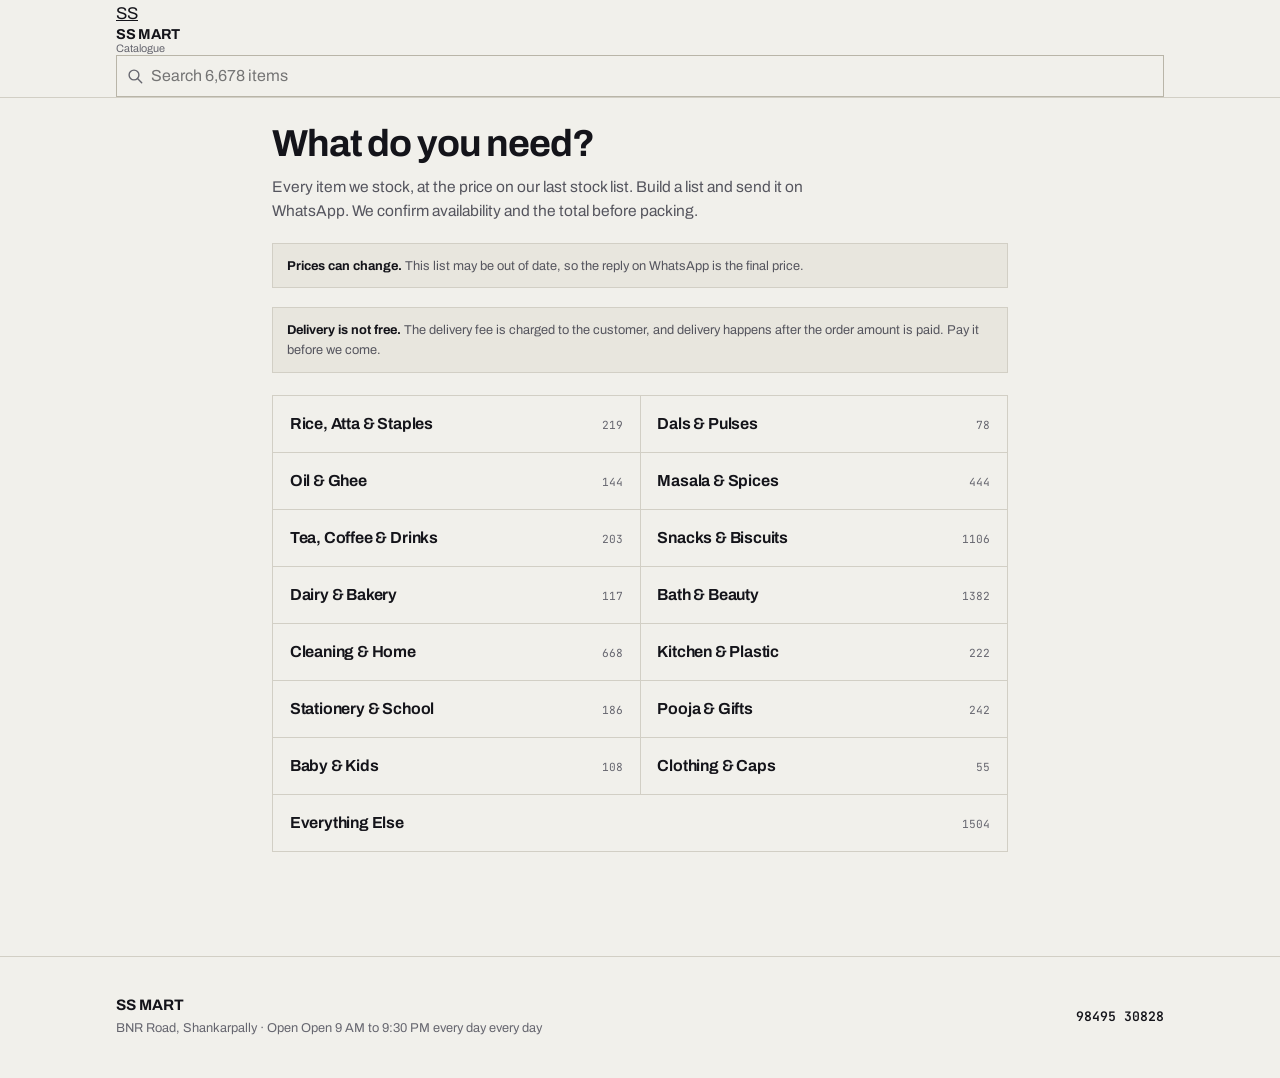
==== catalogue.html @ 6c749afe "Update catalogue: delivery flow, 9:30 PM hours, SEO/grammar fixes, admin CRUD, private data architec" ====
<!doctype html>
<html lang="en">
  <head>
    <meta charset="utf-8" />
    <meta name="viewport" content="width=device-width, initial-scale=1" />
    <title>Catalogue · SS MART, Shankarpally</title>
    <meta
      name="description"
      content="The SS MART catalogue: groceries, snacks, household and personal care with prices, ordered on WhatsApp. BNR Road, Shankarpally."
    />
    <meta name="theme-color" content="#f1f0eb" media="(prefers-color-scheme: light)" />
    <meta name="theme-color" content="#101015" media="(prefers-color-scheme: dark)" />
    <link rel="canonical" href="https://0535manideep.github.io/ss-mart-shankarpally/catalogue.html" />
    <meta property="og:type" content="website" />
    <meta property="og:site_name" content="SS MART" />
    <meta property="og:title" content="SS MART catalogue" />
    <meta
      property="og:description"
      content="Every item we stock, with prices. Build a list and send it on WhatsApp."
    />
    <meta property="og:url" content="https://0535manideep.github.io/ss-mart-shankarpally/catalogue.html" />
    <meta property="og:locale" content="en_IN" />

    <link rel="preconnect" href="https://fonts.googleapis.com" />
    <link rel="preconnect" href="https://fonts.gstatic.com" crossorigin />
    <link
      href="https://fonts.googleapis.com/css2?family=Archivo:wght@400..800&family=JetBrains+Mono:wght@500;700&display=swap"
      rel="stylesheet"
    />
    <link rel="stylesheet" href="styles.css" />
    <style>
/* =====================================================================
   SS MART catalogue

   Same paper, ink and cobalt as the shop page, and the same two rules:
   panels are square, buttons are pills.

   The one idea here is that this is a RATE LIST, not a shop window.
   There are no product photographs, so nothing pretends to be one: no
   placeholder boxes, no grey rectangles. The type carries the page, and
   the price is set in the mono face so a column of them lines up like a
   printed list.
   ===================================================================== */

/* The [hidden] attribute needs an explicit reset here: a class like display
   or a component rule that sets display would otherwise override the UA
   default of none, and hidden things keep rendering. */
[hidden] {
  display: none !important;
}

.catbar {
  position: sticky;
  top: 0;
  z-index: 30;
  background: color-mix(in srgb, var(--paper) 92%, transparent);
  backdrop-filter: blur(12px);
  border-bottom: 1px solid var(--rule);
}
  display: flex;
  align-items: center;
  gap: 0.6rem;
  min-height: 3.7rem;
}

.catbar__mark {
  flex: none;
  width: 2.1rem;
  height: 2.1rem;
  display: grid;
  place-items: center;
  background: var(--ink);
  color: var(--paper);
  font-size: 0.78rem;
  font-weight: 800;
  letter-spacing: -0.02em;
  text-decoration: none;
}

.catbar__brand {
  display: none;
  flex: none;
  text-decoration: none;
  line-height: 1.1;
}

.catbar__name {
  display: block;
  font-size: 0.9rem;
  font-weight: 700;
  letter-spacing: -0.02em;
}

.catbar__sub {
  display: block;
  font-size: 0.68rem;
  color: var(--ink-3);
}

@media (min-width: 32rem) {
  .catbar__brand {
    display: block;
  }
}

.search {
  flex: 1;
  min-width: 0;
  display: flex;
  align-items: center;
  gap: 0.45rem;
  border: 1px solid var(--rule-2);
  background: var(--paper);
  padding: 0 0.6rem;
  min-height: 2.45rem;
}

.search:focus-within {
  border-color: var(--accent);
  box-shadow: 0 0 0 3px color-mix(in srgb, var(--accent) 16%, transparent);
}

.search__icon {
  width: 1.05rem;
  height: 1.05rem;
  color: var(--ink-3);
}

.search input {
  flex: 1;
  min-width: 0;
  border: 0;
  background: transparent;
  color: var(--ink);
  font: inherit;
  font-size: 1rem;
  padding: 0.45rem 0;
}

.search input:focus {
  outline: 0;
}

.search input::-webkit-search-cancel-button {
  display: none;
}

.search__clear {
  flex: none;
  display: grid;
  place-items: center;
  width: 1.7rem;
  height: 1.7rem;
  border: 0;
  background: transparent;
  color: var(--ink-3);
  cursor: pointer;
}

.search__clear:hover {
  color: var(--ink);
}

/* ------------------------------------------------------------- the page */

.cat-main {
  padding-block: 1.6rem 5.5rem;
}

#view {
  max-width: 46rem;
  margin-inline: auto;
}

.cat-h1 {
  font-size: clamp(1.7rem, 7vw, 2.35rem);
}

.cat-h1 small {
  display: block;
  margin-top: 0.4rem;
  font-size: 0.78rem;
  font-weight: 500;
  letter-spacing: 0;
  color: var(--ink-3);
  line-height: 1.35;
}

.lede {
  margin-top: 0.75rem;
  max-width: 36rem;
  color: var(--ink-2);
  font-size: 0.97rem;
}

.notice {
  margin-top: 1.2rem;
  padding: 0.7rem 0.85rem;
  border: 1px solid var(--rule);
  background: var(--paper-2);
  font-size: 0.8rem;
  color: var(--ink-2);
}

.notice strong {
  color: var(--ink);
}

.crumb {
  display: inline-block;
  margin-bottom: 0.55rem;
  font-size: 0.8rem;
  color: var(--ink-3);
  text-decoration: none;
}

.crumb::before {
  content: "\2190\00a0";
}

.crumb:hover {
  color: var(--ink);
}

/* --------------------------------------------------------------- tiles */

.tiles {
  margin-top: 1.4rem;
  display: grid;
  grid-template-columns: 1fr;
  gap: 1px;
  background: var(--rule);
  border: 1px solid var(--rule);
}

@media (min-width: 30rem) {
  .tiles {
    grid-template-columns: 1fr 1fr;
    /* Odd category count leaves one empty column behind without this. */
  }
}

.tile {
  min-height: 3.5rem;
  padding: 0.95rem 1.05rem;
  background: var(--paper);
  display: flex;
  align-items: baseline;
  justify-content: space-between;
  gap: 1rem;
  text-decoration: none;
}

.tile:last-child:nth-child(odd) {
  grid-column: 1 / -1;
}

.tile:hover {
  background: var(--paper-2);
}

.tile__name {
  font-size: 1rem;
  font-weight: 650;
  letter-spacing: -0.012em;
}

.tile__count {
  flex: none;
  font-family: var(--mono);
  font-size: 0.7rem;
  color: var(--ink-3);
}

/* --------------------------------------------------------------- items */

.items {
  list-style: none;
  margin: 1.4rem 0 0;
  padding: 0;
  border-top: 1px solid var(--rule);
}

.item {
  display: grid;
  grid-template-columns: minmax(0, 1fr) auto 5.6rem;
  align-items: center;
  gap: 0.55rem;
  padding: 0.62rem 0;
  border-bottom: 1px solid var(--rule);
}

.item__name {
  font-size: 0.96rem;
  font-weight: 600;
  line-height: 1.25;
  overflow-wrap: anywhere;
}

.item__meta {
  margin-top: 0.05rem;
  font-size: 0.73rem;
  color: var(--ink-3);
}

.item__price {
  text-align: right;
  font-family: var(--mono);
  font-size: 0.9rem;
  font-weight: 700;
  white-space: nowrap;
}

.item__mrp {
  display: block;
  font-family: var(--mono);
  font-size: 0.68rem;
  font-weight: 500;
  color: var(--ink-3);
}

.item__act {
  justify-self: end;
  display: flex;
  justify-content: flex-end;
  width: 100%;
}

.add {
  min-height: 2.15rem;
  padding: 0 0.95rem;
  border: 1px solid var(--rule-2);
  border-radius: 999px;
  background: transparent;
  color: var(--ink);
  font: inherit;
  font-size: 0.8rem;
  font-weight: 600;
  cursor: pointer;
}

.add:hover {
  border-color: var(--ink);
}

.stepper {
  display: inline-flex;
  align-items: center;
  border: 1px solid var(--rule-2);
  border-radius: 999px;
  overflow: hidden;
}

.stepper button {
  width: 1.95rem;
  height: 2.15rem;
  border: 0;
  background: transparent;
  color: var(--ink);
  font: inherit;
  font-size: 1rem;
  line-height: 1;
  cursor: pointer;
}

.stepper button:hover {
  background: var(--paper-2);
}

.stepper span {
  min-width: 1.35rem;
  text-align: center;
  font-family: var(--mono);
  font-size: 0.76rem;
  font-weight: 700;
}

.more-wrap {
  margin-top: 1.5rem;
  text-align: center;
}

.more {
  width: 100%;
}

/* ---------------------------------------------------------- empty state */

.empty {
  margin-top: 1.6rem;
  padding: 2rem 1.15rem;
  border: 1px dashed var(--rule-2);
  text-align: center;
  color: var(--ink-2);
  font-size: 0.92rem;
}

.empty__title {
  margin-bottom: 0.35rem;
  color: var(--ink);
  font-weight: 700;
}

.empty .btn {
  margin-top: 1.15rem;
}

/* -------------------------------------------------------------- basket */

.basket {
  position: fixed;
  inset-inline: 0;
  bottom: 0;
  z-index: 40;
  background: var(--ink);
  color: var(--paper);
  padding: 0.6rem 1.25rem calc(0.6rem + env(safe-area-inset-bottom));
}

.basket__row {
  max-width: 46rem;
  margin-inline: auto;
  display: flex;
  align-items: center;
  gap: 1rem;
}

.basket__count {
  font-size: 0.7rem;
  opacity: 0.72;
}

.basket__total {
  font-family: var(--mono);
  font-size: 1.02rem;
  font-weight: 700;
}

.basket__btn {
  margin-left: auto;
  min-height: 2.6rem;
}

.has-basket .cat-main {
  padding-bottom: 7.5rem;
}

/* -------------------------------------------------------------- dialog */

/* A <dialog> is display: none unless open; the UA default, which our flex
   rule would otherwise override, has to win. */
.order:not([open]) {
  display: none;
}

.order {
  display: flex;
  flex-direction: column;
  width: min(34rem, calc(100vw - 1.25rem));
  max-height: calc(100dvh - 1.25rem);
  padding: 0;
  border: 1px solid var(--rule-2);
  background: var(--paper);
  color: var(--ink);
}

.order::backdrop {
  background: rgb(8 8 12 / 0.5);
}

.order__head {
  flex: none;
  display: flex;
  align-items: center;
  justify-content: space-between;
  gap: 1rem;
  padding: 0.9rem 1.05rem;
  border-bottom: 1px solid var(--rule);
}

.order__title {
  font-size: 1.15rem;
}

.order__close {
  display: grid;
  place-items: center;
  width: 2.15rem;
  height: 2.15rem;
  border: 1px solid var(--rule-2);
  border-radius: 999px;
  background: transparent;
  color: var(--ink);
  cursor: pointer;
}

.order__body {
  overflow: auto;
  padding: 0 1.05rem 1.15rem;
}

.olines {
  list-style: none;
  margin: 0;
  padding: 0;
}

.oline {
  display: grid;
  grid-template-columns: minmax(0, 1fr) auto auto;
  align-items: center;
  gap: 0.55rem;
  padding: 0.55rem 0;
  border-bottom: 1px solid var(--rule);
}

.oline__name {
  font-size: 0.9rem;
  font-weight: 600;
  line-height: 1.25;
}

.oline__meta {
  font-size: 0.7rem;
  color: var(--ink-3);
}

.oline__sum {
  min-width: 3.4rem;
  text-align: right;
  font-family: var(--mono);
  font-size: 0.8rem;
  font-weight: 700;
}

.ototal {
  display: flex;
  align-items: baseline;
  justify-content: space-between;
  gap: 1rem;
  padding-top: 0.85rem;
  font-size: 0.95rem;
}

.ototal strong {
  font-family: var(--mono);
  font-size: 1.12rem;
}

.odefee {
  margin: 0.35rem 0 0;
  font-size: 0.78rem;
  color: var(--ink-2);
}

.onote {
  margin: 0.35rem 0 1rem;
  font-size: 0.74rem;
  color: var(--ink-3);
}

.field {
  display: block;
  margin-bottom: 0.85rem;
}

.field > span,
.field legend {
  display: block;
  margin-bottom: 0.3rem;
  font-size: 0.75rem;
  font-weight: 600;
}

.field input,
.field textarea {
  width: 100%;
  padding: 0.5rem 0.6rem;
  border: 1px solid var(--rule-2);
  border-radius: 0;
  background: var(--paper);
  color: var(--ink);
  font: inherit;
  font-size: 1rem;
}

.field input:focus,
.field textarea:focus {
  outline: 2px solid var(--accent);
  outline-offset: 1px;
}

.field--choice {
  margin: 0 0 0.85rem;
  padding: 0;
  border: 0;
}

.radio {
  display: inline-flex;
  align-items: center;
  gap: 0.4rem;
  margin-right: 1.1rem;
  font-size: 0.9rem;
}

.radio input {
  width: auto;
}

.oacts {
  display: flex;
  flex-wrap: wrap;
  gap: 0.55rem;
  margin-top: 0.9rem;
}

.oacts .btn {
  flex: 1 1 10rem;
}

.olink {
  margin-top: 0.8rem;
  padding: 0;
  border: 0;
  background: none;
  color: var(--ink-3);
  font: inherit;
  font-size: 0.76rem;
  text-decoration: underline;
  cursor: pointer;
}

.oerr {
  margin-top: 0.35rem;
  color: var(--shut);
  font-size: 0.8rem;
}

/* -------------------------------------------------------------- footer */

.cat-foot {
  margin-top: 1rem;
}

.cat-foot .foot__hours {
  font-size: 0.8rem;
  color: var(--ink-3);
}

.cat-foot .foot__tel {
  font-family: var(--mono);
  font-size: 0.82rem;
  text-decoration: none;
}

@media (prefers-reduced-motion: reduce) {
  * {
    scroll-behavior: auto;
  }
}

    </style>
  </head>

  <body>
    <a class="skip" href="#main">Skip to content</a>

    <header class="catbar">
      <div class="wrap catbar__row">
        <a class="catbar__mark" href="index.html" aria-label="SS MART home">SS</a>
        <a class="catbar__brand" href="catalogue.html">
          <span class="catbar__name">SS MART</span>
          <span class="catbar__sub">Catalogue</span>
        </a>
        <form class="search" role="search" id="searchForm">
          <svg class="i search__icon" viewBox="0 0 24 24" aria-hidden="true" focusable="false">
            <path stroke="none" d="M0 0h24v24H0z" fill="none" />
            <path d="M10 10m-7 0a7 7 0 1 0 14 0a7 7 0 1 0 -14 0" />
            <path d="M21 21l-6 -6" />
          </svg>
          <input
            id="q"
            type="search"
            placeholder="Search 6,678 items"
            aria-label="Search the catalogue"
            autocomplete="off"
            spellcheck="false"
          />
          <button type="button" class="search__clear" id="clear" aria-label="Clear search" hidden>
            <svg class="i" viewBox="0 0 24 24" aria-hidden="true" focusable="false">
              <path stroke="none" d="M0 0h24v24H0z" fill="none" />
              <path d="M18 6l-12 12" />
              <path d="M6 6l12 12" />
            </svg>
          </button>
        </form>
      </div>
    </header>

    <main id="main" class="wrap cat-main">
      <div id="view"></div>
      <noscript>
        <p class="notice">The catalogue needs JavaScript to search and build a list.</p>
      </noscript>
    </main>

    <footer class="foot cat-foot">
      <div class="wrap foot__row">
        <div>
          <p class="foot__name">SS MART</p>
          <p class="foot__hours">BNR Road, Shankarpally · Open Open 9 AM to 9:30 PM every day every day</p>
        </div>
        <p><a class="foot__tel" href="tel:+919849530828">98495 30828</a></p>
      </div>
    </footer>

    <div class="basket" id="basket" hidden>
      <div class="basket__row">
        <div class="basket__facts">
          <p class="basket__count" id="basketCount" aria-live="polite">0 items</p>
          <p class="basket__total" id="basketTotal">₹0</p>
        </div>
        <button class="btn btn--primary basket__btn" id="review" type="button">Review order</button>
      </div>
    </div>

    <dialog class="order" id="order" aria-labelledby="orderTitle">
      <div class="order__head">
        <h2 class="order__title" id="orderTitle">Your order</h2>
        <button class="order__close" id="orderClose" type="button" aria-label="Close">
          <svg class="i" viewBox="0 0 24 24" aria-hidden="true" focusable="false">
            <path stroke="none" d="M0 0h24v24H0z" fill="none" />
            <path d="M18 6l-12 12" />
            <path d="M6 6l12 12" />
          </svg>
        </button>
      </div>
      <div class="order__body" id="orderBody"></div>
    </dialog>

    <script type="application/json" id="catalogue-data">{"settings":{"whatsapp":"919849530828","note":"","deliveryFee":50,"hours":{"opens":"09:00","closes":"21:30"}},"categories":[["rice-atta","Rice, Atta & Staples"],["dal-pulses","Dals & Pulses"],["oil-ghee","Oil & Ghee"],["masala","Masala & Spices"],["drinks","Tea, Coffee & Drinks"],["snacks","Snacks & Biscuits"],["dairy","Dairy & Bakery"],["bath","Bath & Beauty"],["home","Cleaning & Home"],["kitchen","Kitchen & Plastic"],["stationery","Stationery & School"],["pooja","Pooja & Gifts"],["baby","Baby & Kids"],["clothing","Clothing & Caps"],["other","Everything Else"]],"items":[["2245","2In1 Glass Wiper","",50,60,8],["2150","2pcs Set Bottle","",60,99,9],["3","3 Roses","110 g",90,0,4],["4738","3 Roses","250 g",220,225,4],["2","3 Roses","250 g",220,0,4],["6203","3 Roses Elaichi","250 g",230,0,4],["138","3 Roses Natural Care","250 g",235,240,4],["2213","3In1 Peelar","",20,30,14],["6218","3Mango Garam Masala","",40,0,3],["3463","3Mango Samber Powder","100 g",60,70,3],["1993","3Roses","100 g",95,0,4],["4381","3Roses","100 g",90,0,4],["3015","3Roses","250 g",230,0,4],["1258","3Star Elachi Tea Powder","250 g",135,140,4],["1510","3Star Elaichi Tea Powder","100 g",70,79,4],["830","5 Star","₹10",10,0,5],["823","5 Star","₹5",5,0,5],["2547","501 Coconut Powder","1 kg",300,0,3],["5543","5Ive Star Loban","₹15",15,0,11],["5882","5Star","₹10",10,0,5],["4018","5Star","₹10",10,0,5],["4706","5Star","₹20",20,0,5],["4016","5Star","₹5",5,0,5],["5703","5Star Loban","50 g",30,0,5],["3635","777 Groundnut Oil","1 L",160,236,2],["101070","777 Gulab Jamun","",70,140,14],["101069","777 Papad","90 g",25,30,5],["1791","777 Red Chilli Powder","₹12",10,12,3],["475","777 Sambar Masala","",70,72,3],["101068","777 Sambar Tin","",75,78,3],["1965","999 Apple Green Colour","",5,890908.1,14],["1967","999 Kesar Yellow Colour","",5,8,14],["3437","999 Kesari Yellow","",5,12,14],["1966","999 Lemon Yellow Colour","",5,8,14],["1964","999 Orange Red Colour","",5,8,14],["5547","999 Singapore Loban/P","50 g",35,0,11],["3209","A To Z Cleaner","₹450",300,450,8],["3480","A.b Gold Mota Poha kg","",80,85,0],["3459","A.s.brand Oil","1 L",440,479,2],["3535","A/g Bottle 3pc Set","",160,250,9],["3832","A4 Colour Paper","₹5",2,5,14],["3045","A4 Size B2B Copier","",350,360,14],["3453","Aachi Biryani Masala","₹20",20,0,3],["1482","Aachi Chicken Masala","30 g",20,0,3],["3454","Aachi Chicken Masala","50 g",45,47,3],["1789","Aachi Chilli Powder","100 g",40,64,3],["3457","Aachi Garam Masala","50 g",40,43,3],["1490","Aachi Meat Masala","30 g",20,0,3],["2571","Aachi Meat Masala","₹20",20,0,3],["5434","Aachi Mixed Fruit Jam","₹25",25,0,14],["3455","Aachi Mutton Masala","50 g",45,47,3],["1423","Aachi Royal Gulab Jamun","175 g",72,145,14],["3456","Aachi Sambar Powder","50 g",40,41,3],["2780","Aachi Turmeric Powder","50 g",20,21,3],["1769","Aadaab  Basmati Rice kg","",140,200,0],["3451","Aadab Basmati Rice","30 kg",3400,4600,0],["1558","Aadisha Jaggery Powder","500 ml",70,80,3],["4414","Aai Mata Mixture","500 g",100,130,5],["6242","Aai Matha Maharani Mixture","",120,140,5],["6243","Aai Matha Sp Kaka Mixture","",120,140,5],["3217","Aashirvaad Badam Milk","₹30",30,0,5],["297","Aashirvaad Bansi Rawa","1 kg",70,80,0],["3318","Aashirvaad Bansi Rawa","500 g",35,41,0],["3747","Aashirvaad Besan","200 g",35,36,0],["1318","Aashirvaad Besan","500 g",75,90,0],["3718","Aashirvaad Butter Milk","₹20",20,0,6],["1775","Aashirvaad Chilli Powder","100 g",60,70,3],["1316","Aashirvaad Chilli Powder","200 g",115,130,3],["2578","Aashirvaad Chilli Powder","500 g",180,250,3],["1148","Aashirvaad Chilli Powder","500 g",280,350,3],["4540","Aashirvaad Chilli/P","50 g",25,0,3],["311","Aashirvaad Coriander Powder","100 g",40,46,3],["136","Aashirvaad Coriander Powder","200 g",70,92,3],["330","Aashirvaad Coriander Powder","500 g",150,230,3],["3748","Aashirvaad Coriander Powder","50 g",20,23,3],["968","Aashirvaad Cow Ghee","100 ml",95,100,2],["969","Aashirvaad Cow Ghee","200 ml",180,182,2],["2869","Aashirvaad Cow Ghee","50 ml",50,55,2],["307","Aashirvaad Crystal Salt","1 kg",20,22,3],["308","Aashirvaad Himalayan Pink Salt","1 kg",115,120,3],["289","Aashirvaad Iodized Salt","1 kg",30,32,3],["1036","Aashirvaad Masala Karam","200 g",100,150,3],["1317","Aashirvaad Masala Karam","50 g",27,0,3],["296","Aashirvaad Multi-Grain Atta","5 kg",360,406,0],["295","Aashirvaad Mutli-Grain Atta","1 kg",80,85,0],["293","Aashirvaad Select Atta","1 kg",75,83,0],["294","Aashirvaad Select Atta","5 kg",350,374,0],["1642","Aashirvaad Shudh Chaki Atta","5 kg",275,277,0],["2430","Aashirvaad Suji Rava","500 g",40,44,0],["298","Aashirvaad Suji Rawa","1 kg",70,86,0],["2651","Aashirvaad Superior Atta","10 kg",580,638,0],["1080","Aashirvaad Turmeric Powder","100 g",35,40,3],["135","Aashirvaad Turmeric Powder","200 g",65,80,3],["1149","Aashirvaad Turmeric Powder","500 g",160,200,3],["4390","Aashirvaad Turmeric Powder","50 g",20,0,3],["4922","Aashirvaad Vermicelli","150 g",20,0,0],["3621","Aashirvaad Vermicelli","250 g",30,0,0],["1342","Aashirvaad Vermicelli","400 g",48,0,0],["2429","Aashirvaad Vermicelli","400 g",45,49,0],["4549","Aashirvaad Vermicelli","500 g",45,49,0],["1343","Aashirvaad Vermicelli","850 g",70,75,0],["2123","Aashirvaad Vermicelli kg","",85,89,0],["1710","Aashirvaad W/W Atta","10 kg",600,654,0],["3538","Aashirvaad W/W Atta","1 kg",65,74,0],["1709","Aashirvaad W/W Atta","5 kg",320,358,0],["290","Aashirvaad Ww Atta","10 kg",580,644,0],["292","Aashirvaad Ww Atta","1 kg",70,75,0],["5923","Aashirvaad Ww Atta","2 kg",99,0,0],["291","Aashirvaad Ww Atta","5 kg",320,358,0],["2650","Aashirvaad Ww Atta 5+1kg","",320,365,0],["A00148","Aavalu","100 g",20,25,3],["A00151","Aavalu(Big)","1 kg",120,130,3],["A00149","Aavalu(Big)","250 g",30,45,3],["A00150","Aavalu(Big)","500 g",60,65,3],["A00147","Aavalu(Big)","50 g",10,15,3],["A00146","Aavalu(Big)Bulk","",130,160,3],["3449","Aavalu(Small)","250 g",30,50,3],["3448","Aavalu(Small)","500 g",60,100,3],["3438","Aavalu(Small)Bulk","",130,140,3],["3450","Aavalu(Small)kg","",120,160,3],["5010","Aavalu(White)","100 g",40,60,3],["5011","Aavalu(White)","250 g",80,100,3],["5009","Aavalu(White)","50 g",20,35,3],["6035","Abida Basmati kg","",130,200,0],["5796","Abjosh Munaka","250 g",200,300,14],["5583","Act-Ii Butter Blast","₹20",20,0,6],["2532","Act-Ii Butter&pepper","₹35",35,0,6],["3596","Act-Ii Chilli Surprise","₹10",10,0,3],["2531","Act-Ii Classic Salted","₹10",10,0,14],["3597","Act-Ii Classic Salted","₹20",20,0,14],["4221","Act-Ii Classic Salted","₹30",30,0,14],["2742","Act-Ii Classic Salted","₹60",60,0,14],["2743","Act-Ii Golden Sizzle","₹10",10,0,14],["3598","Act-Ii Golden Sizzle","₹20",20,0,14],["4212","Act-Ii Golden Sizzle","₹30",30,0,14],["2741","Act-Ii Golden Sizzle","₹60",60,0,14],["3383","Act-Ii Magic Butter","₹10",10,0,6],["5587","Act-Ii Popcorn Kernels","200 g",50,0,14],["4525","Act-Ii Southern Spice","₹35",35,0,3],["5461","Act-Ii Tandoori Tadka","₹32",32,0,14],["3372","Act-Ii Xtreme Butter","₹35",35,0,6],["2399","Active Wheel 2In1","1 kg",80,84,8],["5426","Active Wheel 2In1","₹10",10,0,8],["3485","Active Wheel C&f","2 kg",140,144,8],["2530","Active Wheel Lmn&jas Surf","500 g",40,43,8],["1559","Adisha Jaggery Candy Cubs","500 g",80,110,5],["2681","Adore Bresh","₹20",20,0,14],["2682","Adore Bresh","₹30",30,0,14],["1257","Adore Hard Tooth Bresh","₹22",20,22,7],["1254","Adore Junior Tooth Bresh","₹20",20,0,7],["1256","Adore Medium Tooth Bresh","₹22",20,22,7],["1255","Adore Soft Tooth Bresh","₹22",20,22,7],["5564","Adore Tounge Cleaner","₹35",35,0,8],["3528","Adventure Bottle 3pc Set","",150,189,9],["2500","Aer Berry Rush","₹65",65,70,8],["2777","Aer Fresh Rose Blossom","10 g",65,0,8],["321","Aer Jf Bathroom Fragrance","10 g",65,70,8],["2776","Aer Lavender Bloom","10 g",65,0,8],["323","Aer Lb Bathroom Fragrance","10 g",65,70,8],["1081","Aer Lb Mini","6 g",30,0,8],["1489","Aer Lemon Mini Packet","₹30",30,0,8],["3936","Aer Ltd Fragrance","10 g",65,70,8],["2778","Aer Ltd Power Pocket","10 g",65,0,8],["1575","Aer Matic Combi Csb","225 ml",600,625,8],["1576","Aer Matic Combi Pcp","225 ml",600,625,8],["3213","Aer Rose Fresh","₹65",65,70,8],["322","Aer Sb Bathroom Fragrance","10 g",65,70,8],["2775","Aer Sea Breeze","10 g",65,0,8],["4721","Aer Spray C/A","₹99",95,99,8],["5254","Aer Spray C/B","₹99",95,99,8],["4720","Aer Spray F/F","₹99",95,99,8],["4722","Aer Spray J/D","₹99",95,99,8],["4724","Aer Spray l/B","₹99",95,99,8],["4723","Aer Spray Musk","₹99",95,99,8],["4902","Aer Spray Rose Blossom","₹99",95,99,8],["5255","Aer Spray S/B","₹99",95,99,8],["1574","Aer Twish Freshlush Grn","45 g",400,425,8],["1573","Aer Twist Brgt Tangy Del","45 ml",400,425,8],["1572","Aer Twist Cool Surfblue","45 g",400,425,8],["5625","Air Karpure C/C C/P","60 g",190,199,11],["4028","Air Karpure l/F C/P","60 g",190,199,11],["4027","Air Karpure N/F C/P","60 g",190,199,11],["5626","Air Karpure O/C C/P","60 g",190,199,11],["1044","Ajay Flexo Jr","",11,0,14],["470","Ajay Hard Brush","",20,0,7],["2521","Ajay Junior Soft","₹20",20,0,14],["469","Ajay Medium Brush","",18,0,7],["1043","Ajay Sensitive","",35,36,14],["2167","Alfa Container 3pcs Set","",60,80,9],["3963","Alfa Container(Squre)3*1","",70,90,9],["3960","Alfa Containers 3*1","",60,84,9],["3959","Alfa Containers 4*1","",60,84,9],["3958","Alfa Containers 5*1","",70,90,9],["3962","Alfa Containers(Squre)4*1","",60,84,9],["3961","Alfa Containers(Squre)5*1","",60,84,9],["3990","Alfa Tea","100 g",40,60,4],["3304","Alfa Tea","50 g",20,30,4],["1084","All Out Coils","",42,0,8],["1085","All Out Coils","₹95",95,0,8],["1083","All Out Fc","₹10",10,0,8],["86","All Out Refill","45 ml",90,0,8],["87","All Out Twin Pack","",155,0,8],["4226","All Out Ultra","₹465",450,465,8],["3421","All Out Ultra Floral","45 ml",85,0,8],["3239","All Out Ultra Floral","90 ml",150,155,8],["38","All Out Ultra Liquid","",185,190,8],["4225","All Out Ultra/F","₹190",185,190,8],["704","Allout Ultra M+R","",110,0,8],["6216","Allwin Choco Heart","",120,125,5],["6215","Allwin Milky Hearts","",120,125,14],["5636","Alpenliebe C/S","₹10",10,0,14],["5637","Alpenliebe C/T","₹10",10,0,14],["5999","Alpenliebe Eclairs","₹100",100,0,14],["5883","Alpenliebe Eclairs Pop","",5,0,14],["828","Alpenliebe Lollypop","₹5",5,0,14],["5677","Alpenliebe S/B l/P","₹5",5,0,14],["2084","Altha Parani","",20,25,14],["5490","Alu Khadi","1 kg",180,250,14],["5492","Alu Khadi","250 g",50,100,14],["5491","Alu Khadi","500 g",90,130,14],["1755","Alu Peelar","₹25",20,25,14],["5711","Alu Peeler S/S","",50,70,9],["A00136","Alubukara","100 g",60,80,14],["770","Ambe Poojaoil 1Lt","",180,240,14],["3531","Ambica Bottle 3pc Set","",140,250,9],["3523","Ambica Bottle 6pc Set","",180,349,9],["4770","Ambica Dhanvantari Sticks","₹55",50,55,14],["365","Ambica Dhoop Sticks Pack","",19,0,11],["362","Ambica Durbar Bathi","100 g",70,0,11],["4989","Ambica Durbar Bathi","145 g",80,85,11],["363","Ambica Durbar Bathi","210 g",125,130,11],["4990","Ambica Nitya Pooja 3In1","90 g",60,0,11],["4717","Ambica Pooja Oil","200 ml",50,65,11],["1683","Ambica Pooja Oil","400 ml",90,122,11],["5117","Ambica Pooja Oil","800 g",210,250,11],["1669","Ambica Pooja Oil","900 ml",200,240,11],["3533","Ambica Steel Bottle 3pc Set","",150,249,9],["6151","Ambika All Days","",130,150,14],["6150","Ambika Raghu Veer Agarbathi","",130,150,11],["4449","Ambika Rice Papad","500 g",90,100,5],["6191","Ambuja Flora 225g Sticks","",150,160,14],["1776","Amogaa Coriander Powder","500 g",120,160,3],["2287","Amore Cc","₹5",5,0,14],["2288","Amore CD","₹5",5,0,14],["2284","Amore Cheesy Crunch","₹9",10,0,14],["3581","Amore Choco Delight","₹9",10,0,5],["2285","Amore Orange Twist","₹9",10,0,14],["2286","Amore S/Punch","₹9",10,0,14],["5029","Amrutanjan Pain Balm","₹15",15,0,7],["5028","Amrutanjan Pain Balm","₹45",45,0,7],["5030","Amrutanjan Roll-On","₹20",20,0,14],["6219","Amtuta Familyelaichi Tea","",115,0,4],["2707","Amul Spray","500 g",230,235,14],["1111","Amulya","500 g",250,255,14],["664","Amulya Dairy Whitener","₹10",10,0,14],["1400","Amulya Dairy Whitener","200 g",104,0,14],["2517","Anasa Puvvu","100 g",100,120,14],["A00114","Anasapuvvu","10 g",15,20,14],["A00116","Anasapuvvu","20 g",30,35,14],["A00115","Anasapuvvu","50 g",50,60,14],["A00113","Anasapuvvu Bulk","",700,800,14],["541","Andhra Mixture","150 g",42.5,85,5],["A00281","Andru Korralu","1 kg",220,240,0],["A00280","Andru Korralu","500 g",110,120,0],["A00279","Andru Korralu Bulk","",220,240,0],["A00055","Anjur","1 kg",1200,1300,14],["A00053","Anjur","250 g",350,0,14],["A00054","Anjur","500 g",600,650,14],["A00051","Anjur","50 g",60,70,14],["4598","Annapurna Appalam","100 g",30,34,14],["631","Annapurna Appalam","100 g",30,35,14],["2574","Apal Dry Fruit Mix 400g","",160,220,5],["3864","Apis Royal Zahidi","500 g",125,250,14],["A00362","Apis Rz Dates","250 g",72,145,5],["2219","Apple Cutter","",30,45,9],["2237","Apple Shaped Peeler","",20,25,9],["4335","Apsara Brush Set","",50,0,10],["2597","Apsara Colour Pencils","₹30",30,0,10],["1831","Apsara Crayons 10Shades","",10,0,10],["4993","Apsara Disnep Frozen D/P","₹100",100,0,10],["4994","Apsara Disnep Princess D/P","₹100",100,0,10],["2588","Apsara Eraser","₹5",5,0,10],["4995","Apsara Marvel Avengers D/P","₹100",100,0,10],["1808","Apsara Mat Magic","₹70",65,70,10],["4996","Apsara Mickey Mouse D/P","₹100",100,0,10],["1809","Apsara Platinum Pencil","",55,58,10],["4320","Apsara Pop Star/P","₹60",55,60,10],["5910","Apurupa Papad","100 g",30,40,5],["2902","Ar Gold Hmt Rice","25 kg",1200,1699,0],["364","Archana Sandal","250 g",150,160,11],["1430","Ariel Complete+ 500g","",95,99,8],["1918","Ariel Complete+ kg+500g Free","",335,342,8],["1288","Ariel F/l","3.2 L",650,729,8],["2786","Ariel F/l Liquid","4 L",800,855,8],["6162","Ariel Fl","2 L",429,0,8],["1919","Ariel Liquid T/l","1 L",225,229,8],["46","Ariel Matic 2Lt","",450,489,8],["48","Ariel Matic 6kg Frontload","",1425,1525,8],["3272","Ariel Matic F/l","1 L",190,199,8],["2306","Ariel Matic Liquid F/l","1 L",205,209,8],["49","Ariel Matic Liquid Front Load1Lt","",250,255,8],["2307","Ariel Matic Liquid T/l","1 L",170,173,8],["3273","Ariel Matic T/l","1 L",175,179,8],["5429","Ariel P/W","1 kg",155,158,8],["5136","Ariel Power Gel F/l","1 kg",205,209,8],["5430","Ariel Surf","500 g",79,0,8],["6161","Ariel Tl","2 L",349,365,8],["47","Ariel Top Load Liquid 4Lt","",790,809,8],["A00272","Arikalu","1 kg",120,130,14],["A00271","Arikalu","500 g",60,65,14],["A00270","Arikalu Bulk","",120,130,14],["1688","Ashoka Papad","100 g",30,36,5],["673","Ashoka Talcum","35 g",60,0,14],["675","Ashoka Talcum","70 g",85,0,14],["1348","Ashoka-T Sandal Powder","140 g",125,0,3],["5013","Ashtagadha Chandan Tika","125 g",50,60,11],["6065","Ashtagadha Chandan Tika","250 g",80,100,11],["1798","Ashtagandha","60 g",35,45,11],["1930","Ashtagandha Chandan","₹30",20,25,11],["5709","Ashtagandha Chandan Tika","60 g",45,60,11],["2613","Ashtagandha Paste 50g(Srr)","",50,60,11],["2612","Ashtagandha(Srr)","30 g",25,0,11],["3259","Asoka-T Bb Talc","40 g",60,0,7],["1908","Asoka-T Sandalwood Soap","₹42",42,0,7],["2039","Assort Gas Lighter","",90,199,8],["2044","Assort Gas/Lighter","",100,199,8],["4083","Astha Laxmi D/S","₹20",20,0,14],["5433","Aswini Hair Oil","400 ml",385,390,7],["3725","Aswini Hair Oil","40 ml",40,42,7],["2426","Aswini Hiran Pain Oil","80 ml",180,190,2],["493","Aswini Oil","180 ml",190,196,2],["494","Aswini Oil","350 ml",390,397,2],["492","Aswini Oil","90 ml",100,102,2],["572","Aswini Subhra","200 g",35,37,14],["573","Aswini Subhra","450 g",75,79,14],["5877","Athisaya Dhoop","",75,76,11],["1962","Attar Full","3 ml",20,25,14],["4235","Aubo Tooth Brush","",50,70,7],["2140","Aura Steel Bottle","",200,350,9],["1848","Aurora Files","",20,0,10],["1849","Aurora Files Pink","",20,0,10],["2086","Avlon W/F Kukkum","",20,25,14],["A00284","Avushalu","250 g",40,0,14],["A00283","Avushalu","500 g",60,65,14],["A00282","Avushalu Bulk","",120,160,14],["1537","Axe Mini Ticket Deo","10 ml",30,35,7],["6304","Axo Stainless Steel Scrubber","",15,25,8],["5309","Ayush Jaggery Powder","500 g",55,60,3],["932","B Darshan Jumbo Cones","",30,0,11],["3275","B Natural Guava","1 L",135,140,14],["5297","B Natural Guava","₹10",10,0,14],["2873","B Natural Mango","₹10",10,0,14],["2874","B Natural Mixed Fruit","₹10",10,0,14],["1974","B/H Agarbathi","100 g",60,0,11],["1975","B/H Agarbathi","175 g",95,100,11],["4397","Babaji Amchoor Powder","50 g",55,60,3],["3281","Babaji Bhojwar Masala","50 g",40,0,3],["2783","Babaji Bhojwar Masala","₹10",10,0,3],["3282","Babaji Black Pepper","50 g",70,100,3],["2606","Babaji Black Pepper","₹10",10,0,3],["5946","Babaji Chat Masala","50 g",48,0,3],["3539","Babaji Chat Masala","50 g",45,48,3],["2893","Babaji Chicken Masala","50 g",45,48,3],["2603","Babaji Chicken Masala","₹10",10,0,3],["3413","Babaji Dhaniya Powder","500 g",120,160,3],["1283","Babaji Dry Ginger Powder","50 g",60,0,3],["1787","Babaji Fish Masala","",46,0,3],["1487","Babaji Fish Masala","50 g",45,46,3],["1474","Babaji Fish Masala","₹10",10,0,3],["3595","Babaji Garam Masala","50 g",45,46,3],["1483","Babaji H/C Biryani Masala","50 g",80,84,3],["4674","Babaji H/M B/M","50 g",80,84,14],["3134","Babaji Hyd B/M","50 g",81,0,14],["1475","Babaji Hyd Biryani Masala","₹10",10,0,3],["1444","Babaji Hyd Biryani/Pulav Masala","50 g",80,81,3],["2602","Babaji Hyd Chicken B/M","50 g",80,84,14],["2781","Babaji Jaljeera","₹10",10,0,14],["1280","Babaji Jaljeera Powder","15 g",10,0,3],["2607","Babaji Jeera Powder","50 g",50,70,3],["4103","Babaji Kashmiri Lal M/P","50 g",65,70,14],["2892","Babaji M/M Masala","50 g",45,48,3],["5945","Babaji Meat Masala","50 g",48,0,3],["1473","Babaji Meat Masala","₹10",10,0,3],["1279","Babaji Noodals/Fried Rice Masala","50 g",45,46,3],["1282","Babaji Noodles/Fried Masala","10 g",10,0,5],["4396","Babaji Paneer Masala","50 g",45,49,6],["2604","Babaji Paneer Masala","₹10",10,0,6],["3699","Babaji Pani Puri Masala","50 g",45,46,3],["2782","Babaji Panipuri Masala","₹10",10,0,3],["1281","Babaji Pasta Masala","15 g",10,0,5],["3592","Babaji Pasta Masala","50 g",45,46,5],["4591","Babaji Pav Bhaji/M","50 g",46,0,14],["1479","Babaji Punjabi/Chana Masala","50 g",45,48,3],["4482","Babaji Sambar Masala","100 g",65,70,3],["4590","Babaji Sambhar Masala","50 g",44,0,3],["2605","Babaji Tandoori C/M","50 g",48,0,14],["3594","Babaji Veg/Sabji Masala","50 g",44,0,3],["5762","Babt Toys Butterfly","",50,79,12],["5744","Baby Bell Toy Small","",25,49,12],["5742","Baby Bell Toys","",40,79,12],["5743","Baby Flower Toys","",40,89,12],["5740","Baby Funny Little Toy","",100,139,12],["5741","Baby Rt Toys 2In1","",80,149,12],["4049","Baby Saffron 50Mg","",25,0,12],["4229","Baby Tooth Brush Camera","",50,70,12],["3572","Baby Tooth Brush Car","",40,60,12],["4786","Baby Tooth Brush Dapli","",50,70,12],["4787","Baby Tooth Brush Doll","",50,70,12],["4788","Baby Tooth Brush Guitar","",50,70,12],["3573","Baby Tooth Brush Hammer","",35,50,12],["4789","Baby Tooth Brush Mobile","",50,70,12],["4230","Baby Tooth Brush Watch","",35,50,12],["4228","Baby Tooth/B Spiderman","",35,50,12],["A00020","Badam","100 g",120,160,5],["A00023","Badam","1 kg",1200,1500,5],["4693","Badam","200 g",240,280,5],["A00021","Badam","250 g",325,350,5],["A00022","Badam","500 g",600,750,5],["A00019","Badam","50 g",60,80,5],["506","Badam Halwa","200 g",50,0,5],["5738","Badminton Racket 501","",400,599,14],["5749","Badminton Racket With Cock","",180,259,14],["3991","Badshah C/M","₹10",10,0,14],["939","Badshah Chaat Masala","",44,0,3],["1481","Badshah Chhole Masala","50 g",44,0,3],["934","Badshah Chicken Masala","50 g",45,48,3],["3992","Badshah M/M","₹10",10,0,14],["935","Badshah Mutton Masala","50 g",45,49,3],["3995","Badshah P/M","₹10",10,0,14],["1480","Badshah Paneer Masala","50 g",50,51,6],["937","Badshah Rajwadi Garam","50 g",50,52,3],["942","Badshah Sabji Masala","50 g",38,0,3],["5761","Bahubali Set","",200,299,14],["3141","Bailley Water","500 ml",10,0,4],["498","Bajaj Almond Oil","190 ml",185,0,2],["877","Bajaj Almond Oil","285 ml",260,265,2],["496","Bajaj Almond Oil","45 ml",40,42,2],["499","Bajaj Almond Oil","475 ml",390,400,2],["497","Bajaj Almond Oil","95 ml",85,0,2],["1687","Bajrang Papad","500 g",80,0,5],["429","Balaji Gold Agarbathi","80 g",60,65,11],["433","Balaji Leader","₹65",60,65,14],["463","Balian Pasta Elbow","1 kg",80,100,5],["464","Balian Pasta Spring","1 kg",80,100,5],["3971","Ball Big","",40,60,14],["5755","Ball Big(Sponge)","",100,159,14],["3970","Ball Medium","",30,50,14],["5166","Ball Moon","",50,70,14],["4811","Ball Printed Big","",60,80,14],["6117","Ball Printed Jumbo","",70,100,14],["3075","Ball Printed Small","",30,50,14],["2244","Ball Pump Plastic","",60,75,9],["5757","Ball Roller Big","",200,249,14],["5756","Ball Roller Small","",150,199,14],["764","Balloons","",50,55,14],["3477","Bambino Chekodi","₹10",10,0,5],["3474","Bambino Garlic Mixture","₹20",20,0,5],["1382","Bambino Gulab Jamun Mix 160g","",72,145,14],["3471","Bambino Khara Boondi","450 g",110,149,5],["3478","Bambino Masala Papdi","₹20",20,0,5],["3472","Bambino Moong Dal","₹10",20,0,1],["459","Bambino Pasta Elbow","400 g",56,0,5],["460","Bambino Pasta Elbow","800 g",110,112,5],["461","Bambino Pasta Spring","400 g",56,0,5],["462","Bambino Pasta Spring","850 g",110,0,5],["1428","Bambino Roasted Vermicelli","450 g",90,0,0],["450","Bambino Roasted Vermicelli","500 g",72,0,0],["451","Bambino Roasted Vermicelli","650 g",110,0,0],["452","Bambino Roasted Vermicelli","800 g",115,118,0],["3475","Bambino Salted Peanuts","₹10",10,0,5],["3580","Bambino Soan Papdi","850 g",230,250,5],["3473","Bambino Spicy Mixture","120 g",80,0,5],["3476","Bambino Tasty Nuts","₹10",10,0,5],["449","Bambino Vermicelli","1.4 kg",130,140,0],["448","Bambino Vermicelli","1 kg",90,99,0],["453","Bambino Vermicelli","250 g",30,0,0],["5391","Bambino Vermicelli","400 g",40,0,0],["447","Bambino Vermicelli","500 g",55,0,0],["3046","Bambino Vermicelli","₹10",10,0,0],["5879","Bangaram Ambica","",65,72,14],["3180","Banjara' Black Henna","₹25",25,0,7],["4218","Banjara's Aloevera F/W 1+1","",135,140,7],["4220","Banjara's Aloevera M/g","100 g",95,100,7],["5793","Banjara's Black Henna H/C","",30,0,7],["5192","Banjara's Gold Facial Kit","",240,250,7],["3181","Banjara's H+H Henna","₹25",25,0,7],["5191","Banjara's M/M Orange","100 g",60,0,7],["5190","Banjara's M/M Papaya","100 g",60,0,7],["5189","Banjara's M/M Sandal","100 g",60,0,7],["5188","Banjara's Multani Mitti","100 g",50,0,7],["5187","Banjara's Natural Henna","₹30",30,0,7],["4215","Banjara's Orange F/W 1+1","",145,150,7],["4216","Banjara's Papaya F/W 1+1","",145,150,7],["5193","Banjara's Papaya Facial Kit","",215,225,7],["5194","Banjara's Pearl Facial Kit","",215,225,7],["4217","Banjara's Pomegranate F/W 1+1","",145,150,7],["4214","Banjara's Rose W/g","100 g",85,90,7],["3603","Banjara's Rose Water","120 ml",50,52,4],["4886","Banjara's Rose Water","250 ml",80,85,4],["4885","Banjara's Rose Water","500 ml",120,125,4],["3602","Banjara's Rose Water","60 ml",30,0,4],["4219","Banjara's Sandal F/W 1+1","",145,150,7],["3186","Banjara's Sunscreen","50 g",190,199,7],["2095","Bansuri Champa","",135,0,14],["5597","Bansuri Lavender/A","₹135",130,135,14],["5595","Bansuri My3 Agarbathi","₹125",120,125,11],["5594","Bansuri Pineapple Agarbathi","₹60",55,60,11],["1631","Bansuri Sambrani Cup","₹72",70,72,11],["5596","Bansuri Sweet Fruity F/B","₹135",130,135,5],["5593","Bansuri Sweet Fruity F/B","₹60",55,60,5],["A00293","Barley","1 kg",80,90,14],["1910","Barley","250 g",20,35,14],["A00292","Barley","500 g",40,45,14],["5383","Basingam","₹50",50,100,14],["5785","Basket Big","",100,150,14],["5784","Basket Small","",80,129,14],["A00325","Basmati","1 kg",120,130,0],["A00324","Basmati","500 g",60,65,0],["A00323","Basmati  Bulk","",120,130,0],["3972","Bat Ball","",45,80,14],["755","Bathroom Brush1","",150,170,14],["758","Bathroom Brush2","",80,90,14],["759","Bathroom Brush3","",70,80,14],["2373","Bathroom Cleaner&toliet/C 500+500ml","",170,172,8],["4726","Bats/Samosa","1 kg",100,120,14],["4728","Bats/Samosa","250 g",25,40,14],["4727","Bats/Samosa","500 g",50,80,14],["41","Baygon","200 ml",115,0,14],["A00207","Bellam","1 kg",70,80,0],["2118","Bellam 450gms(Shree Nidhi)","",45,0,0],["2546","Bellam 900gm(Shree Nidhi)","",80,110,0],["2303","Bellam 900gms(Kastoori)","",90,110,0],["1560","Bellam 900gms(Shree Nidhi)","",70,90,0],["A00205","Bellam Bulk","",60,65,0],["4542","Bellam Kohinoor","450 g",35,40,0],["4541","Bellam Kohinoor","950 g",75,80,0],["A00211","Bellam Powder","1 kg",140,150,3],["A00209","Bellam Powder","500 g",70,75,3],["A00208","Bellam Powder Bulk","",140,150,3],["626","Bellam Sq(Pack Of 2)","",35,0,0],["625","Bellam Sq(Pack Of 4)","",60,70,0],["2601","Bellam(Katku)","900 g",70,90,0],["5052","Bellam(Mayur)","950 g",65,80,0],["A00206","Bellam(S/N)","450 g",40,45,0],["2216","Bento Lunch Box","",100,210,10],["4569","Besan Palli","200 g",75,80,5],["2313","Best Choice","750 g",140,176,14],["6022","Best Choice Palm Oil","",135,160,2],["6257","Best Choice Palm Oil 1Lt","",150,205,2],["3236","Best Hmt Rice","25 kg",1250,1899,0],["2171","Beta Container 4pcs Set","",60,80,9],["1289","Bhagya Laxmi Chkki Atta","5 kg",220,275,0],["428","Bharat Vasi","₹55",50,55,14],["1764","Bharat Vasi Agarbathi","200 g",120,125,11],["4874","Bharath Darshan I/S","₹60",55,60,11],["1310","Big Bag","",50,60,8],["751","Big Wiper","",60,70,8],["3137","Binaca Tooth Brush","₹25",25,0,7],["1711","Bindas Poha kg","",75,80,0],["96","Bingo #Tag  Hot&spicy","",10,0,5],["111","Bingo #Tag Cream&onion","₹10",10,0,5],["2735","Bingo #Tag Korean","₹30",30,0,5],["109","Bingo #Tags Chips","₹10",10,0,5],["4760","Bingo Butter&garlic","₹10",10,0,5],["5818","Bingo Butter&garlic","₹20",20,0,5],["2434","Bingo C/C Tomato Chips","₹10",10,0,5],["2738","Bingo Cheese Curlz","₹50",50,0,5],["106","Bingo Chilli Charged","₹10",10,0,5],["6108","Bingo Chilli Cheese","₹20",20,0,5],["104","Bingo Cream&onion","",10,0,5],["105","Bingo Cream&onion","₹20",20,0,5],["4979","Bingo Cream&onion","₹20",20,0,5],["1695","Bingo Cream&onion Chip","₹20",20,0,5],["2293","Bingo Hashtags C&o","₹30",30,0,5],["2292","Bingo Hashtags S/M","₹30",30,0,5],["137","Bingo Himalaya Pink","₹10",10,0,5],["6264","Bingo Hns Korean","₹20",20,0,5],["99","Bingo Hns Korean","₹20",20,0,5],["1691","Bingo Hns Korean Chips","₹10",10,0,5],["1234","Bingo Indian Spice Chips","₹20",20,0,5],["5243","Bingo Killin C&o","₹10",10,0,5],["110","Bingo Korean H&s","₹20",20,0,5],["95","Bingo Korean H&s","₹10",10,0,5],["3294","Bingo Korean H&s","₹50",50,0,5],["4588","Bingo Korean Hot/C","₹10",10,0,5],["2579","Bingo Korean Hot&spicy","₹50",50,0,5],["2822","Bingo Korean Nachos","₹10",10,0,5],["4634","Bingo M/M","₹10",10,0,5],["2580","Bingo Mad Angles A/M","₹20",20,0,5],["3622","Bingo Mad Angles M/M","₹10",10,0,5],["2736","Bingo Mad Angles M/M","₹20",20,0,5],["3555","Bingo Mad Angles M/P","₹20",20,0,5],["5438","Bingo Mad Angles P/P","₹10",10,0,5],["2800","Bingo Mad Angles P/P","₹20",20,0,5],["2581","Bingo Mad Angles P/P","₹50",50,0,5],["5513","Bingo Mad Angles Pizza","₹10",10,0,5],["3554","Bingo Mad Angles Pizza","₹20",20,0,5],["5641","Bingo Mad Angles R/A","₹10",10,0,5],["5670","Bingo Mad Angles R/A","₹20",20,0,5],["2582","Bingo Mad Angles T/M","₹20",20,0,5],["92","Bingo Mad Angles Tomato","₹10",10,0,5],["91","Bingo Madangles Achaari","",10,0,5],["97","Bingo Masala Chips","₹10",10,0,5],["2433","Bingo Masala Chips","₹10",10,0,5],["2737","Bingo Masala Curlz","₹50",50,0,5],["4856","Bingo Masala Massacre","₹20",20,0,5],["103","Bingo Nachos C/l","₹20",20,0,5],["100","Bingo Nachos Cheese","₹10",10,0,5],["102","Bingo Nachos Cheesee","",20,0,5],["101","Bingo Nachos Chilli","₹10",10,0,5],["2739","Bingo Nachos Korean","₹20",20,0,5],["878","Bingo Nachos Rs50 Cheese","",50,0,5],["2295","Bingo O/S Chilli Charged","₹30",30,0,5],["2294","Bingo O/S Cream&onion","₹30",30,0,5],["107","Bingo Original C/S","₹10",10,0,5],["108","Bingo Original C/S","₹20",20,0,5],["1696","Bingo Os C&o","₹10",10,0,5],["1694","Bingo Os H/P Chips","₹20",20,0,5],["880","Bingo Os Rs10 Salt","",10,0,5],["881","Bingo Os Rs20 Salt","",20,0,5],["879","Bingo Os Rs50 Chilli","",50,0,5],["1232","Bingo Os Salt Sprinkled","₹50",50,0,5],["3916","Bingo Popped I&s","₹10",10,0,5],["3917","Bingo Popped S&h","₹10",10,0,5],["3915","Bingo Popped S&p","₹20",10,0,5],["6265","Bingo Salt Chips","₹10",10,0,5],["1233","Bingo Salt'n'pepper Chips","₹20",20,0,5],["4759","Bingo Slayin'n Salt","₹10",10,0,5],["1235","Bingo Sour Cream&herbs","₹20",20,0,5],["4543","Bingo T/M Cocktail Mix","₹10",10,0,5],["4303","Bingo T/M Moong Dal","₹10",10,0,5],["2876","Bingo Tedhe Medhe","₹10",10,0,5],["2296","Bingo Tedhe Medhe","₹20",20,0,5],["4635","Bingo Tedhe Medhe A/B","₹10",10,0,5],["5437","Bingo Tedhe Medhe C/T","₹10",10,0,5],["93","Bingo Tedhe Medhe Chatpata","",10,0,5],["5160","Bingo Tedhe Medhe M/T","₹10",10,0,5],["94","Bingo Tedhe Medhe Masala","",10,0,5],["6107","Bingo Tedhe Medhe Mmt","₹20",20,0,5],["3406","Bingo Tedhe Medhe X/T","₹10",10,0,5],["6148","Bingo Tedhe Medhe Xt","₹20",20,0,5],["4633","Bingo Thrilling Tomato","₹10",10,0,5],["5919","Bingo Tm Xtkha","₹10",10,0,5],["6001","Bingo Tomato","₹10",10,0,5],["2432","Bingo Tomato","₹10",10,0,5],["5027","Bingo Tomato","₹20",20,0,5],["4302","Bingo Tomato","₹5",5,0,5],["98","Bingo Tomato Chips","",10,0,5],["1692","Bingo Tomato Chips","₹10",10,0,5],["1693","Bingo Tomato Chips","₹20",20,0,5],["5768","Binoculars 4*46Mm","",80,129,14],["5769","Binoculars 6*35Mm","",120,169,14],["A00172","Biryani Aaku","50 g",20,25,14],["3726","Biryani Aaku","₹10",10,20,14],["A00171","Biryani Puvvu","50 g",50,70,14],["1561","Bisleri Water","1 L",20,0,4],["1562","Bisley Water","500 ml",10,15,4],["4355","Black Grabage Bag(E/l)","",80,150,8],["2749","Black Henna Aloe Vera","₹25",25,0,7],["2748","Black Henna Aloe Vera Ra10","",10,0,7],["2751","Black Henna Herbal Creme","₹30",30,0,7],["5186","Black Henna Hibiscus","₹10",10,0,7],["2750","Black Henna Shampoo","₹20",20,0,7],["5185","Black Henna+Amla","₹10",10,0,7],["5277","Black Jeera","50 g",40,60,3],["4091","Black Raisins","250 g",180,399,14],["1528","Black Rose Powder","₹12",12,0,3],["4044","Black Salt","500 g",75,80,3],["6232","Bleaching Powder Mayuri","",60,0,3],["2180","Bmw Dust Pan","",30,48,14],["3077","Body Loofah P/H","",120,170,7],["3057","Body Luffa Lovely","",30,32,7],["3058","Body Luffa Luxeriya","",60,108,7],["3316","Body Scrubber 1pcs","",20,35,8],["3841","Book Lables","",15,30,10],["443","Boost","1 kg",600,610,4],["2265","Boost","500 g",210,214,4],["3371","Boost","550 g",235,239,4],["3711","Boost","550 g",295,299,4],["2525","Boost","₹10",10,0,4],["1516","Boost","₹5",5,0,4],["1086","Boost 200gm Jar","",110,0,4],["140","Boost 200gm Pkt","",95,99,4],["141","Boost 500gm Jar","",260,264,4],["6329","Boost 800gm Pkt","",405,0,4],["139","Boost 9gm Sachet","",5,0,4],["3004","Boost Enegry Drink","180 ml",40,0,4],["4517","Boost Proten","400 g",335,339,4],["3315","Boric Acid","400 g",100,150,8],["1439","Boric Powder","100 g",56,0,3],["5023","Boro Plus A/C","40 ml",90,0,14],["652","Boro Plus AC","19 ml",42,0,14],["2442","Boro Plus Body Lotion","40 ml",40,42,7],["2443","Boro Plus Body Lotion","₹10",10,0,7],["1582","Boro Plus Body Lotion 300ml+300ml","",315,320,7],["1581","Boro Plus D/K Body Lotion","100 ml",80,84,7],["2656","Boro Plus Jelly&lotion","₹95",90,95,7],["3246","Boro Plus Powder I/C","50 g",55,0,3],["2143","Bottle 3pcs Set(Rock)","",150,189,9],["2224","Bottle Brush","",30,50,7],["3076","Bottle Brush Medium","",40,65,7],["6146","Bounce Choco Creme","₹10",10,0,5],["1038","Bourn Vita","200 g",125,128,14],["4019","Bourn Vita","500 g",265,270,14],["1037","Bourn Vita","500 g",250,255,14],["2176","Breeze Soap Dish","",40,55,8],["2047","Brezza Gas Lighter","",60,199,8],["2091","Bridal Sindoor","",30,39,14],["6036","Brit 50-50","₹25",25,0,5],["5873","Brit 50-50 CD Sandwich","",50,0,5],["3536","Brit 50-50 Classic","62 g",10,0,5],["6172","Brit 50-50 Classic Ss","₹10",10,0,5],["1102","Brit 50-50 Golmaal","110 g",20,0,5],["9","Brit 50-50 Golmaal","57.5 g",10,0,5],["1892","Brit 50-50 Golmaal","₹10",10,0,5],["1384","Brit 50-50 Golmall","₹9",9,0,5],["3665","Brit 50-50 Maska Chaska","₹30",30,0,5],["4546","Brit 50-50 Maska Chaska","38 g",9,0,5],["11","Brit 50-50 Maska Chaska","40.5 g",10,0,5],["5033","Brit 50-50 Maska Chaska","₹10",10,0,5],["2458","Brit 50-50 Maska Chaska","₹30",30,0,5],["1891","Brit 50-50 S&s","₹10",10,0,5],["2827","Brit 50-50 S&s","₹25",25,0,5],["5118","Brit 50-50 Sweet&salt","₹10",10,0,5],["10","Brit 50-50 Sweet&salty","",10,0,5],["3293","Brit 50-50 Time Pass","₹10",10,0,5],["12","Brit Bourbon","₹10",10,0,5],["2658","Brit Bourbon","₹10",9,0,5],["5921","Brit Bourbon 90g B1g1","",15,30,5],["1612","Brit Bourbon Choco Biscuit","100 g",20,0,5],["1457","Brit Bourbon Choco Biscuit 5*100g","",125,130,5],["5900","Brit Choco Brownie","",20,0,5],["2659","Brit Coconut Biscuit","₹10",10,0,5],["2906","Brit Croissant C/C","₹20",20,0,5],["3176","Brit Croissant M/F","₹20",20,0,5],["2907","Brit Croissant V/C","₹20",20,0,5],["4905","Brit Gd Butter","₹25",25,0,5],["2828","Brit Gd Butter Jeera","₹20",20,0,5],["4906","Brit Gd Cashew","₹10",10,0,5],["4907","Brit Gd Cashew","₹22",22,0,5],["4908","Brit Gd Chocochip","₹30",30,0,5],["2829","Brit Gd Fruit&nut","₹18",18,0,5],["4911","Brit Gd Pista Badam","₹10",10,0,5],["5252","Brit Gd Pista Badam","₹25",25,0,5],["4909","Brit Gd Pista Badam Rs22.50","",22,22.5,5],["5976","Brit Gobble Choco","",15,0,5],["3403","Brit Gobbles B/B Rs13.50","",15,0,5],["5875","Brit Gobbles Butter","",15,0,5],["1386","Brit Gobbles Butter Blast","50 g",15,0,5],["3030","Brit Gobbles C/C","₹15",15,0,5],["1106","Brit Gobbles Choco","50 g",15,0,5],["2904","Brit Gobbles F/C Rs13.50","",15,0,5],["1107","Brit Gobbles Fruit","₹15",15,0,5],["2905","Brit Gobbles M/C Rs13.50","",13.5,0,5],["1385","Brit Gobbles Milky Masti","₹15",15,0,5],["2908","Brit Gobbles O/C Rs13.50","",15,0,5],["1108","Brit Gobbles Orange","50 g",15,0,5],["1618","Brit Gobbles P/A Cake","₹15",15,0,5],["5349","Brit Gol Maal","₹10",10,0,5],["5920","Brit Golmaal Kaala Jeera","120 g",20,0,5],["1556","Brit Good Day","52.5 g",9,0,5],["3027","Brit Good Day","₹60",55,60,5],["5459","Brit Good Day B/C","₹10",10,0,5],["2622","Brit Good Day Butter","52.5 g",9,0,5],["5874","Brit Good Day Ca 5Rs Pack","",55,60,5],["2297","Brit Good Day Cashew","120 g",25,0,5],["5120","Brit Good Day Rs5 Pack","",55,60,5],["3175","Brit Goodday","₹60",55,60,5],["3280","Brit Goodday 5Pack","",50,54,5],["13","Brit Goodday Butter 30+5gms","",55,60,5],["4365","Brit Goodday C/C","₹10",10,0,5],["4149","Brit Goodday C&a","₹60",55,60,5],["5941","Brit Goodday Cashew","₹20",20,0,5],["5922","Brit Goodday F&n","₹20",20,0,5],["4366","Brit Goodday P/B","45 g",9,0,5],["5222","Brit Jimjam","₹10",10,0,5],["1616","Brit Jimjam","₹25",25,0,5],["3894","Brit Jimjam","₹5",5,0,5],["2459","Brit Jimjam Pops","₹10",10,0,5],["1104","Brit Jimjam R10","",10,0,5],["5704","Brit Little Hearts","₹10",10,0,5],["5106","Brit Little Hearts","₹30",30,0,5],["1012","Brit Little Hearts","₹9",9,0,5],["6144","Brit Marie Gold","₹10",10,0,5],["5002","Brit Marie Gold","1 kg",150,0,5],["4148","Brit Marie Gold","64 g",9,0,5],["5001","Brit Marie Gold","₹10",10,0,5],["4912","Brit Marie Gold","₹30",30,0,5],["4841","Brit Marie Gold 5Pack","₹60",55,60,5],["19","Brit Mariegold","₹10",10,0,5],["15","Brit Mariegold","250 g",40,0,5],["16","Brit Mariegold","36.8 g",50,54,5],["5896","Brit Maska Chaska 10Rrs","",10,0,5],["6037","Brit Mc","₹30",30,0,5],["4952","Brit Milk Bikis","₹10",10,0,5],["17","Brit Milk Bikis","₹10",10,0,5],["4367","Brit Milk Bikis","₹120",110,120,5],["3291","Brit Milk Bikis","₹30",30,0,5],["3578","Brit Milk Bikis","₹9",9,0,5],["5003","Brit Milk Bikis Rs5 Pack","",110,120,5],["5975","Brit Milkbikis","₹10",10,0,5],["4385","Brit Nice Time","₹10",10,0,5],["4913","Brit Nice Time Rs22.50","",22,22.5,5],["2554","Brit Nut&raisin Cake","140 g",70,0,5],["2555","Brit Nut&raisin Cake","55 g",25,0,5],["439","Brit Nutri Choice","1 kg",180,199,5],["5121","Brit Nutri Choice","₹10",10,0,5],["4050","Brit Nutri Choice","₹20",20,0,5],["3292","Brit Nutri Choice","₹25",25,0,5],["1613","Brit Nutri Choice","₹9",10,0,5],["5329","Brit Nutri Choice Digestive","₹10",10,0,5],["3402","Brit Nutri Choice kg","",220,231,5],["5899","Brit Nutrichoice","₹30",35,0,5],["18","Brit Nutrichoice","₹25",25,0,5],["6017","Brit Nutrichoice Digestive","",25,0,5],["4914","Brit Pure Magic C/l","₹36",36,0,5],["1615","Brit Pure Magic Choco Stars","₹30",30,0,5],["1614","Brit Pure Magic Chocolush","₹40",40,0,5],["5460","Brit Tiger Biscuit","₹120",120,0,5],["4589","Brit Tiger Biscuits Rs5(Pack)","",110,120,5],["4915","Brit Tiger Coconut","₹9",9,0,5],["4719","Brit Tiger Glucose/B","₹5",5,0,5],["3029","Brit Tiger Krunch","₹10",10,0,5],["4843","Brit Tiger Krunch C/C","₹9",9,0,5],["5705","Brit Time Pass","₹25",25,0,5],["3537","Brit Time Pass","₹9",10,0,5],["1105","Brit Toastea","183 g",35,0,5],["1617","Brit Toastea Rusk","1 kg",230,240,5],["3896","Brit Toastea Rusk","₹10",10,0,5],["3895","Brit Toastea Rusk","₹40",40,0,5],["2903","Brit Toastea Rusk","₹50",50,0,5],["5330","Brit Treat Choco Creme","₹10",10,0,5],["4916","Brit Treat Choco Creme","₹9",9,0,5],["3632","Brit Treat Choco Wafers","₹50",25,50,5],["5706","Brit Treat Creme Wafers","₹10",10,0,5],["5876","Brit Treat Croissant Tc","",30,0,5],["4844","Brit Treat V/C","₹9",9,0,5],["5331","Brit Treat Vanilla/C","₹10",10,0,5],["3452","Brit Winkin Cow Badam/S","180 ml",40,0,5],["2950","Broom 555","",80,175,8],["2951","Broom Chamatkar","",60,259,8],["2851","Broom Every Day","",120,195,8],["5505","Broom Galaxy","₹185",100,185,8],["4662","Broom Green Way","",100,151,8],["5572","Broom Monkey 555","₹110",100,110,8],["5571","Broom Monkey 555","₹145",130,145,8],["5573","Broom Monkey 555","₹175",150,175,8],["5202","Broom Rangoli Plastic","₹250",150,250,11],["5504","Broom Royal(Vbc)","",90,199,8],["2953","Broom Tejas","",90,185,8],["1046","Broom1 Cw","",100,151,14],["1047","Broom2 Cm","",100,151,14],["1048","Broom3 Bb","3 g",80,90,14],["1049","Broom4 Hmppy","",90,100,14],["1050","Broom5 Quick","",150,220,14],["1051","Broom6 Plstic","",110,120,14],["1052","Broom7 Superfine","",90,100,14],["1053","Broom8 Mrclena","",90,100,14],["4601","Brown Bread","200 g",30,0,6],["1634","Brown Bread","450 g",60,0,6],["6336","Brown Rice","1 kg",80,100,0],["4","Bru Green Label","200 g",185,190,4],["142","Bru Green Label","500 g",440,450,4],["5","Bru Instant","100 g",280,0,4],["5126","Bru Instant","₹10",10,0,4],["2456","Bru Instant","200 g",600,0,4],["3986","Bru Instant","40 g",140,0,4],["4040","Bru Instant","75 g",270,0,4],["1337","Bru Instant","₹10",10,0,4],["3712","Bru Instant","₹2",2,0,4],["3713","Bru Instant","₹5",5,0,4],["144","Bru Instant 100gm As Pkt","",365,370,4],["146","Bru Instant 10Rs Pkt","",10,0,4],["6325","Bru Instant 25gm As Pkt","",50,0,4],["147","Bru Instant 2Rs Pkt","",2,0,4],["145","Bru Instant 50gm As Pkt","",140,0,4],["143","Bru Instant 5Rs Pkt","",5,0,4],["148","Bru Pure Cofee 25gm Jar","",125,0,4],["149","Bru Pure Cofee 50gm Jar","",260,270,4],["101037","Brush Stand","",25,40,7],["408","Bs Patkar","",40,50,14],["3636","Buffing Green Leaf","",160,200,14],["A00064","Buffing Plate (Green)","",30,40,9],["2954","Buffing Plate Green","",75,95,9],["2273","Buffing Plate Leaf","",120,130,9],["A00065","Buffing Plate Multicolor","",40,55,9],["2272","Buffing Plates White","",60,70,14],["1680","Bukka","40 g",10,15,14],["3518","Bulet Bottle 3pc Set","",150,189,9],["3334","Bumtum l-8Pants(9-14)","",95,99,14],["3335","Bumtum M-9Pants(7-12kg)","",95,99,14],["3333","Bumtum S-10Pants(4-8kg)","",95,99,14],["2446","Bumtum(12-18kg)XL-24 Pants","",340,399,13],["2445","Bumtum(4-8kg)S-40 Pants","",340,399,13],["2448","Bumtum(7-12kg)M-32 Pants","",340,399,13],["2447","Bumtum(9-14kg)l-30 Pants","",340,399,13],["3948","Bunny Pencil Box","",40,72,10],["1963","Bush","100 g",65,69,8],["3803","Butterfly Clip 1pcs","",10,15,8],["3805","Butterfly Clip(B)1pcs","",20,30,8],["4380","Cadbury Celebrations","",110,0,14],["3546","Cadbury Chocobakes","₹10",10,0,14],["3042","Cadbury Gems","₹20",20,0,5],["5287","Calibre 15Cm Scale","₹7",7,0,10],["1814","Camlin Leads","",5,0,10],["2928","Can Beauty Kit","₹175",165,175,14],["2930","Can Women Razor","₹49",45,49,7],["4713","Candle","₹18",10,18,11],["4714","Candle","₹30",20,30,11],["4715","Candle","₹300",150,300,11],["1656","Candle","₹36",25,36,11],["1659","Candle Mrp180","",150,180,11],["1657","Candles","₹72",50,72,14],["1658","Candles Mrp180","",100,180,14],["950","Candles Pack","₹10",10,18,14],["951","Candles Pack","₹20",20,30,14],["128","Candyman Fruitee Fills","350 g",90,100,14],["5026","Candyman Fruitee Fun","₹5",5,0,14],["4150","Candyman Fruitee Fun","₹70",60,70,14],["4002","Candyman Sourzz","₹5",5,0,14],["129","Candyman Toffichoo","350 g",90,100,14],["3737","Cap no2","",120,150,13],["3738","Cap no3","",100,150,13],["3739","Cap no4","",80,120,13],["3740","Cap no5","",40,80,13],["3736","Caps no1","",150,200,13],["5815","Car Hanger","",40,70,9],["2247","Car Mirror Wiper","",25,30,8],["22","Carry Bag Big","",10,0,8],["21","Carry Bag Small","",5,0,8],["3212","Castor Oil","1 L",260,300,2],["2623","Castor Oil","200 ml",90,150,2],["3210","Castor Oil","500 ml",150,200,2],["2624","Castrol Oil","100 ml",60,100,2],["4063","Cello Aqua Ball Pen","₹10",10,0,10],["5638","Center Fresh Xtra","₹10",10,0,14],["2250","Champs Stand","",10,15,14],["A00057","Chana Dall","1 kg",100,120,1],["1075","Chana Dall","250 g",30,35,1],["A00046","Chana Dall","500 g",50,60,1],["A00068","Chana Dall","5 kg",550,600,1],["A00036","Chana Dall Bulk","",110,120,1],["5570","Chanakya Sticks","220 g",140,150,14],["3568","Chapping Board 3495","",250,320,14],["5739","Charging Fan","",250,349,14],["3707","Charminar Ashtagandam","30 g",20,30,11],["3708","Charminar Ashtagandha","60 g",40,55,11],["6318","Charminar Ashtganda","125 g",60,75,11],["6319","Charminar Ashtganda","250 g",100,120,11],["4116","Charminar Chaki Atta","5 kg",240,270,11],["1785","Charminar Lakshmi Kumkum","₹24",20,24,11],["3851","Chart Abc","₹40",30,40,10],["2183","Chata no1","",120,140,14],["2184","Chata no2","",80,100,14],["3191","Cheese Bakes","₹50",50,0,6],["2220","Cheese Grater","",40,60,6],["1508","Chefs Choice Green Pepper Sauce","57 ml",70,85,3],["3590","Chefs Choice Peperoncino","57 ml",70,75,14],["1494","Chefs Choice Peperoncion Sauce","57 ml",70,75,14],["2509","Chefs Choice Red Chilly Sauce","200 g",40,0,14],["2510","Chefs Choice Red Chilly Sauce","650 g",60,65,14],["3589","Chefs Choice Salad Oil","200 ml",70,75,2],["5410","Chefs Choice Worcester/S","250 g",60,65,14],["A00242","Cheia Seeds","100 g",60,80,14],["318","Cheia Seeds","50 g",30,50,14],["A00241","Cheia Seeds Bulk","",320,350,14],["542","Chekkalu","150 g",42.5,85,14],["627","Chekodi","500 g",80,100,5],["538","Chekodilu","150 g",42.5,85,14],["403","Chembu Big Size","",180,220,14],["404","Chembu Medium Size","",160,200,14],["3420","Chenagalu","1 kg",100,150,14],["A00285","Chenagalu","250 g",30,35,14],["A00275","Chenagalu","500 g",60,70,14],["A00265","Chenagalu Bulk","",120,140,14],["3865","Cherry Black Shine","₹92",90,92,14],["1425","Cherry Black Shoe Liquid","75 ml",120,135,14],["3867","Cherry Blossom Balck","40 g",90,93,14],["3868","Cherry Blossom Black","15 g",50,52,14],["3866","Cherry Blossom S/P","75 ml",120,123,14],["3002","Chetak Coconut Powder","200 g",120,190,3],["3408","Chetak Coconut Powder","500 g",210,300,3],["4813","Chetak Coconut Powder","50 g",30,55,3],["3404","Chetan Coconut Powder","1 kg",450,0,3],["540","Chethi Chekkalu","150 g",45,90,14],["77","Chick Ew 1Rs Packets","",15,16,14],["82","Chick Protien","175 ml",140,0,14],["1140","Chick Protien","340 ml",330,340,14],["81","Chick Protien Thick","80 ml",49,0,14],["76","Chick S&b","₹1",15,16,14],["771","Chick S&b 50P Packets","",11,12.5,14],["5833","Chik Egg Yellow/S","₹16",15,16,6],["A00213","Chintapandu","250 g",40,0,14],["A00214","Chintapandu","500 g",70,75,14],["A00212","Chintapandu Bulk","",180,0,14],["A00033","Chiranji","100 g",240,300,5],["A00037","Chiranji","1 kg",2200,2400,5],["A00034","Chiranji","250 g",550,600,5],["A00035","Chiranji","500 g",1100,1200,5],["A00032","Chiranji","50 g",130,150,5],["A00031","Chiranji Bulk","",2200,2400,5],["3830","Chocolate Eraser","",25,40,5],["3831","Chocolate Eraser1","",20,35,5],["5639","Choki Choki C/M","₹2",2,0,14],["6085","Choki Choki Rollz","",30,0,14],["6086","Choki Choki XL","",5,0,14],["6087","Choki Rollz","₹5",5,0,14],["5672","Choki Stick","₹10",10,0,14],["6084","Choki Stix","",45,0,14],["3078","Chopping Board","",160,210,14],["5997","Chupa Chup Crawlers","₹10",10,0,14],["5635","Chupa Chups Bites","₹10",10,0,14],["5675","Chupa Chups C/F","₹10",10,0,14],["5676","Chupa Chups Rockat","₹10",10,0,14],["5998","Chupa Chups Tubes","₹10",10,0,14],["2785","Cinthol Cool 300g 3+1","",100,105,7],["316","Cinthol Lime Soap","₹10",10,0,7],["314","Cinthol Lime Soap","150 g",50,52,7],["312","Cinthol Lime Soap 100gm*4 + 100gm","",150,0,7],["313","Cinthol Lime Soap 75gm*4","",105,0,7],["315","Cinthol Original D&c Soap","100 g",40,0,7],["4131","Citizen Rain Wear","",450,550,13],["4133","Citizen Rain Wear(S)","",500,650,13],["3086","Citrus Juicer","",85,120,14],["4066","Citrus Plus D/W Tub","500 g",45,49,9],["1852","Classmate 172Pg Single Line","",50,60,10],["4296","Classmate B/R Rs55(Or)48","",45,48,10],["4295","Classmate D/l Rs55(Or)48","",45,48,10],["5806","Classmate Drawing Book","₹30",30,0,10],["4292","Classmate F/R Rs55(Or)48","",45,48,10],["4293","Classmate g/R","₹55",50,55,10],["5282","Classmate Hook(0.7)Pen","₹10",10,0,10],["4336","Classmate Joy/E","₹3",3,0,10],["4297","Classmate O/S/R","₹55",50,55,10],["5288","Classmate Octane B/P","₹10",10,0,10],["5807","Classmate Plain Notes","₹55",50,55,10],["1815","Classmate Pocket Book","",10,0,10],["4294","Classmate S/R","₹55",50,55,10],["5808","Classmate Single/l Book","₹48",45,48,10],["1976","Clean Well Broom","₹151",100,151,8],["5858","Clean&clear Foaming F/W","50 ml",99,0,14],["4105","Clean&dry Powder","100 g",150,159,3],["4106","Clean&dry Wash","90 ml",180,189,8],["2232","Cleaning Brush","",40,50,7],["3229","Cleaning Brush Big","",110,150,7],["3230","Cleaning Brush Hard","",90,120,7],["3079","Cleaning Pad Hauda","",80,110,8],["3062","Cleaning Sponge Pad 4*1","",70,90,14],["5624","Clear A/D Shampoo","₹32",30,32,7],["1525","Clear Anti-Dandruff Shampoo","₹32",30,32,7],["5679","Clinic Plus","₹12",11,12,7],["3714","Clinic Plus","₹12",11,12,7],["1517","Clinic Plus","₹16",15,16,7],["153","Clinic Plus Egg 1Rs Packets","",15,16,6],["150","Clinic Plus S&l","175 ml",145,149,7],["151","Clinic Plus S&l","355 ml",385,393,7],["156","Clinic Plus S&l","80 ml",49,0,7],["3640","Clinic Plus S&l","₹16",15,16,7],["152","Clinic Plus S&s","80 ml",55,57,7],["4670","Clinic Plus+ E/P","₹16",15,16,7],["5094","Clinic Plus+ E&p","₹16",15,16,7],["5122","Clinic Plus+ S&l","175 ml",153,0,7],["5555","Clinic Plus+ S&l","355 ml",350,0,7],["5381","Clinic Plus+ S&l","80 ml",49,0,7],["1935","Clinic Plus+ S&l","₹16",15,16,7],["4400","Clinic Plus+ S&s","₹16",15,16,7],["1199","Clinic Plus+ Strong&long","3.6 ml",11,12,7],["5382","Clinic Puls+ S&l","₹16",15,16,7],["3809","Clip Design 1pcs","",40,50,8],["155","Close Up","₹10",10,0,7],["154","Close Up","150 g",130,132,7],["2275","Close Up","90 g",70,0,7],["166","Close Up 2*150gm","",240,260,7],["4701","Closeup","150 g",125,129,7],["4425","Closeup","₹20",20,0,7],["6029","Closeup","80 g",60,0,7],["4583","Closeup","90 g",55,0,7],["4399","Closeup","₹10",10,0,7],["1290","Closeup","₹20",20,0,7],["4924","Closeup","₹55",55,0,7],["5678","Closeup 150g","₹129",125,129,7],["6301","Closeup 150g*2 Pack","",250,0,7],["4593","Closeup 2*150g","",245,250,7],["5959","Closeup 20Rs 33%Extra","",20,0,7],["6200","Closeup 20Rs 40% Extra","",20,0,7],["5124","Closeup 45g","₹20",20,0,7],["5123","Closeup 80g","₹55",55,0,7],["5618","Closeup Jumbo S/P","₹497",450,497,7],["1580","Closeup Paste","90 g",60,0,7],["2172","Cloth Bresh Big","",50,105,14],["2042","Cloth Bresh Plastic","",30,40,9],["1925","Cloth Brush","",20,35,7],["4183","Cloth Brush Giridhar","",40,65,7],["4177","Cloth Brush Jyothi","",40,65,7],["4178","Cloth Brush Kishori","",20,40,7],["6112","Cloth Brush Loggy","",65,67,7],["1937","Cloth Brush Plastic","",25,30,7],["964","Cloth Brush Ruby","",40,45,7],["4176","Cloth Brush S/C","",35,55,7],["2060","Cloth Brush(P)","",25,30,7],["3068","Cloth Clip 50pcs","",100,140,8],["5167","Cloth Clip Hiten I-10","",70,139,8],["5168","Cloth Clip Hiten I-20","",80,149,8],["5169","Cloth Clip Hiten I-30","",80,149,8],["4275","Cloth Clip Vijay","",45,85,8],["2164","Cloth Clip(S)I20","",90,150,8],["2163","Cloth Clips(S)I10","",80,110,14],["2165","Cloth Clips(S)I30","",100,120,14],["3080","Cloth Rope Wire 15Mtr","",70,100,14],["101048","Clothes Clips1","",50,60,14],["101049","Clothes Clips2","",40,50,14],["101053","Clothes Rope Big","",40,45,14],["101052","Clothes Rope Small","",15,20,14],["4605","Cn Chilli Hot","70 g",55,0,3],["4606","Cn Italiano Delight","70 g",55,0,14],["4603","Cn Mazedaar Masala","70 g",55,0,3],["4604","Cn Paneer Butter/M","70 g",55,0,6],["4607","Cn Veggi Manchow","70 g",55,0,14],["A00269","Coconut","",40,0,14],["4961","Coconut Broom","",30,50,8],["1365","Colgate Active Sait","₹20",20,0,7],["4580","Colgate Active Salt","100 g",84,0,7],["3360","Colgate Active Salt","110 g",79,0,7],["3981","Colgate Active Salt","150 g",120,121,7],["52","Colgate Active Salt","200 g",150,0,7],["53","Colgate Active Salt","300 g",220,228,7],["4904","Colgate Active Salt","₹20",20,0,7],["5628","Colgate Active Salt","₹75",79,0,7],["2617","Colgate Charcoal","120 g",195,198,7],["5925","Colgate Charcoal Brush","",22,0,7],["1422","Colgate Cibaca","175 g",70,71,7],["60","Colgate Cibaca","65 g",30,0,7],["5565","Colgate Deep Clean","₹25",25,0,7],["58","Colgate Gentle Sensitive 4Pack","",155,160,7],["5924","Colgate Kids","80 g",190,0,7],["6019","Colgate Kids 2+ Ultrasoft","",25,27,7],["2616","Colgate Lemon","120 g",190,0,7],["5947","Colgate M/F 81g+Tb Free","",70,73,7],["5948","Colgate M/F Blue 81g+Tb Free","",80,83,7],["1332","Colgate Max Fresh","150 g",120,0,7],["5345","Colgate Max Fresh","₹20",20,0,7],["61","Colgate Max Fresh 150gm Blue","",160,0,7],["62","Colgate Max Fresh Red","150 g",135,138,7],["1393","Colgate Max Fresh Red","38 g",20,0,7],["1922","Colgate Maxfresh","300 g",255,265,7],["4668","Colgate Maxfresh 2*150g","",260,265,7],["1392","Colgate Maxfresh Blue","81 g",83,0,7],["59","Colgate Maxx Fresh","81 g",70,0,7],["5926","Colgate Mf","₹20",20,0,7],["2615","Colgate Neem","100 g",82,0,7],["68","Colgate Salt","115 g",78,0,7],["69","Colgate Sensitive","120 g",185,190,7],["1262","Colgate Sensitive 2*80g","",205,207,7],["6020","Colgate Spr Jr","₹20",20,0,7],["1296","Colgate St","₹10",10,0,7],["5867","Colgate St Teeth 100g+10g","",70,71,7],["3208","Colgate Strong Teeth","100 g",70,73,7],["67","Colgate Strong Teeth","115 g",70,73,7],["3982","Colgate Strong Teeth","150 g",105,0,7],["1367","Colgate Strong Teeth","200 g",135,0,7],["66","Colgate Strong Teeth","300 g",220,225,7],["70","Colgate Strong Teeth","500 g",310,315,7],["1424","Colgate Strong Teeth","₹20",20,0,7],["4669","Colgate Strong Teeth","₹70",70,73,7],["4227","Colgate Strong/T 200g+1Free","",145,149,7],["3279","Colgate Super Flexi","₹20",20,0,7],["55","Colgate Super Flexi","₹20",20,0,7],["54","Colgate Super Flexi","₹50",50,0,7],["64","Colgate Tooth  Powder","100 g",75,0,7],["1368","Colgate Tooth Paste For Kids","",85,0,7],["63","Colgate Tooth Powder","200 g",120,0,7],["65","Colgate Tooth Powder","50 g",38,0,7],["1324","Colgate Total 12 Saver Pack","240 g",365,370,7],["1492","Colgate Total12","80 g",80,0,7],["1360","Colgate Vedshakti","100 g",85,89,7],["1325","Colgate Vedshakti","200 g",175,176,7],["1297","Colgate Vedshakti","400 g",285,290,7],["6225","Colgate Visible White","50 g",89,0,7],["1263","Colgate Visible White 100g+20g","",185,190,7],["2457","Colgate Zig Xag","₹40",40,0,7],["56","Colgate Zig Zag","",30,0,7],["57","Colgate Zig Zag Set","",70,0,7],["3136","Colgate Zigzag","₹30",30,0,7],["471","Colgate Zigzag Soft","",38,0,7],["716","Colin","250 ml",79,0,8],["715","Colin","500 ml",120,0,8],["5691","Colin Glass Cleaner","750 ml",180,0,8],["1058","Color Somp","100 g",30,35,14],["1057","Color Somp","50 g",15,20,14],["4305","Colour Magic","₹320",120,320,14],["4304","Colour Magic(20Sheets)","",40,83,14],["1842","Colour Penclis","",10,12,14],["4204","Comb","",15,25,7],["4194","Comb Aristo","",20,35,7],["4196","Comb Aristo 1","",15,25,7],["4193","Comb Bb1A","",30,52,7],["4192","Comb Code-142","",40,78,7],["4201","Comb Crystal","",20,30,7],["4184","Comb D/g/M","",25,45,7],["4185","Comb g/N/M","",30,50,7],["4197","Comb Lice","",15,21,7],["4188","Comb Lily","",20,25,7],["4189","Comb Lily","₹20",20,0,7],["4186","Comb Rider","",35,40,7],["4187","Comb Rider Dressing","",20,25,7],["4205","Comb Small","",10,20,7],["4195","Comb Squra XL","",20,25,7],["4202","Comb Steel Handle","",25,35,7],["4190","Comb Zodiac","",20,30,7],["4203","Comb Zodiac2","",20,35,7],["4191","Comb Zodiacc","",20,30,7],["157","Comfort Blue","19 ml",40,0,8],["163","Comfort Blue","210 ml",58,0,8],["164","Comfort Blue","430 ml",120,0,8],["6","Comfort Blue","860 ml",230,235,8],["5233","Comfort Blue","₹40",40,0,8],["2645","Comfort Blue M/F","210 ml",62,0,8],["1198","Comfort Desire","19 ml",40,0,8],["158","Comfort Desire","210 ml",65,0,8],["159","Comfort Desire","850 ml",240,245,8],["4074","Comfort Desire","₹40",40,0,8],["3016","Comfort Desire","₹65",65,0,8],["3249","Comfort F/B Lilly Fresh","₹40",40,0,8],["4455","Comfort Fab Desire","850 ml",240,245,8],["4067","Comfort Fabric l/F","860 ml",230,235,8],["4068","Comfort Fabric M/F","400 ml",95,99,8],["2817","Comfort Garden Fresh","210 ml",60,0,8],["1994","Comfort Green","210 ml",60,0,8],["165","Comfort Green","860 ml",230,235,8],["4473","Comfort Green g/F","860 ml",255,0,8],["4073","Comfort l/F","₹40",40,0,8],["2279","Comfort M/F Blue","430 ml",130,0,8],["3543","Comfort Morning Fresh","860 ml",245,0,8],["1190","Comfort Morning Fresh","₹40",40,0,8],["4582","Comfort Mystique","20 ml",50,0,8],["1118","Comfort Pink","19 ml",40,0,8],["1374","Comfort Pink","2 L",450,480,8],["2646","Comfort Pink l/F","210 ml",62,0,8],["3889","Comfort Pink l/F","₹40",40,0,8],["1340","Comfort Pink Lily Fresh","210 ml",58,0,8],["1338","Comfort Pink Lily Fresh","860 ml",230,235,8],["3715","Comfort Royal","850 ml",240,245,8],["160","Comfort Royale","19 ml",40,0,8],["161","Comfort Royale","210 ml",65,0,8],["162","Comfort Royale","850 ml",240,245,8],["4075","Comfort Royale","₹40",40,0,8],["3017","Comfort Royale","₹65",65,0,8],["3945","Compass Box Pbh-337","",50,75,9],["2756","Complan Choco","200 g",155,0,5],["2757","Complan Kesar Badam","200 g",159,0,5],["5967","Complan Kesar Badam","500 g",340,342,5],["2541","Complan Royale Choco","500 g",315,0,5],["5248","Continental Xtra","100 g",270,275,14],["2993","Continental Xtra","20 g",80,0,14],["2421","Continental Xtra","50 g",150,155,14],["1547","Continental Xtra","₹2",2,0,14],["2994","Continental Xtra 1+1","",175,180,14],["1893","Continental Xtra Rs-2","",2,0,14],["4647","Cookpal Palmolein Oil","790 g",120,153,2],["5375","Cookpal Refined P/O","750 g",130,135,14],["5115","Corn Flour","500 g",50,55,0],["1767","Corn Flour kg","",90,100,0],["5623","Corn Flour(Kit Kot)","1 kg",100,120,0],["1214","Cornetto Choco Browine","110 ml",55,0,5],["4170","Cotton Swabs","₹35",25,35,14],["1875","Cotton Towel Big","",30,50,13],["1876","Cotton Towel Small","",20,30,13],["2913","Covers","",160,0,14],["1781","Cow Brand","25 kg",2100,2200,14],["4415","Crane Sounf","",30,0,5],["3102","Crown Tooth Picks","",30,40,7],["2142","Crystal Bottle 3pcs Set","",150,189,9],["3516","Cuba Steel Bottle","",250,400,9],["3517","Cuba Steel Bottle","1 L",300,450,9],["2246","Cube 3*3","",35,50,14],["A00069","Cups Big","",35,50,14],["A00077","Cups Small","",30,35,14],["5681","Curd Chilli","100 g",50,55,6],["4171","Cutter","",30,50,9],["2251","Cutter Knife 9Mm","",15,25,9],["1027","Cyc Naivedya Cup","",70,72,14],["3133","Cycle 3In1","202 g",105,110,11],["422","Cycle 3In1","₹55",50,55,11],["4579","Cycle 3In1","₹10",10,0,11],["3248","Cycle 3In1","₹30",30,0,11],["2552","Cycle 3In1 Agarbathi","₹10",10,0,11],["2551","Cycle 3In1 Agarbathi","₹20",20,0,11],["1163","Cycle Bansuri Floral","",135,0,11],["563","Cycle Bansuri Mogra","",135,0,11],["561","Cycle Bansuri Pineapple","",135,0,11],["562","Cycle Bansuri Rose","",135,0,11],["1164","Cycle Fa Aa 10","",10,0,11],["421","Cycle Fa An 10","",10,0,11],["420","Cycle Fa g 10","",10,0,11],["418","Cycle Fa l 10","",10,0,11],["419","Cycle Fa Pp 10","",10,0,11],["417","Cycle Fa S 10","",10,0,11],["1644","Cycle Flute Agarbathi","₹10",10,0,11],["423","Cycle Lia Jas","₹55",50,55,11],["425","Cycle Lia Pr","₹55",50,55,11],["424","Cycle Lia Pt","₹55",50,55,11],["564","Cycle Puja Oil","1 L",180,199,11],["A00342","Cycle Rice","1 kg",50,55,11],["A00343","Cycle Rice Bag","25 kg",1150,1600,11],["5685","Cycle Sandalum","75 g",55,0,11],["6062","Cycle Sandalum Cones","",25,0,11],["2695","Cycle Sugandha Mallika","250 g",115,120,11],["1020","D Af Jasmine","",50,55,14],["1022","D Af Lavender","",50,55,14],["1021","D Af Lemon","",50,55,14],["1023","D Af Rose","",50,55,14],["3432","D/g Elaichi Chai","250 g",110,120,14],["674","Dabur Almond","100 ml",85,0,7],["6043","Dabur Almond","500 ml",365,0,7],["5208","Dabur Almond Hair Oil","290 ml",195,203,7],["4700","Dabur Almond Oil","45 ml",35,37,7],["485","Dabur Amla","110 ml",55,58,7],["486","Dabur Amla","180 ml",100,105,7],["488","Dabur Amla","275 ml",150,155,7],["489","Dabur Amla","450 ml",240,0,7],["484","Dabur Amla","45 ml",18,0,7],["1307","Dabur Chyawanprash","500 g",230,235,7],["1306","Dabur Chyawanprash","950 g",375,395,7],["776","Dabur Gulabari","120 ml",55,56,7],["777","Dabur Gulabari","59 ml",30,0,7],["2318","Dabur Gulabari R/W","250 ml",90,96,7],["2317","Dabur Gulabari R/W","400 ml",130,135,7],["479","Dabur Honey","100 g",70,0,5],["1917","Dabur Honey","15 g",10,0,5],["355","Dabur Honey","1 kg",470,495,5],["2956","Dabur Honey","20 g",24,0,5],["352","Dabur Honey","250 g",125,0,5],["354","Dabur Honey","500 g",245,250,5],["480","Dabur Honey","50 g",45,0,5],["4000","Dabur Honey(1+1)","230 g",180,0,5],["1311","Dabur Laal","100 g",70,0,7],["2703","Dabur Meswak","100 g",75,0,7],["669","Dabur Meswak","100 g",70,0,7],["1366","Dabur Meswak","200 g",145,147,7],["2704","Dabur Meswak","200 g",135,140,7],["4374","Dabur Meswak","₹20",20,0,7],["5397","Dabur Meswak 42g","₹20",20,0,7],["1302","Dabur Red Paste","100 g",70,0,7],["349","Dabur Red Paste","100 g",70,72,7],["1565","Dabur Red Paste","100 g",75,0,7],["3364","Dabur Red Paste","150 g",120,0,7],["948","Dabur Red Paste","16 g",10,0,7],["1303","Dabur Red Paste","200 g",150,153,7],["1304","Dabur Red Paste","200 g",145,0,7],["5831","Dabur Red Paste","350 g",340,350,7],["350","Dabur Red Paste","40 g",20,0,7],["5488","Dabur Red Paste","₹10",10,0,7],["5458","Dabur Red Paste","₹20",20,0,7],["5904","Dabur Red Paste 100g Sfree","",75,0,7],["1115","Dabur Red Paste 150+150g","",210,215,7],["566","Dabur Red Paste 200gm+Brush","",135,136,7],["2316","Dabur Red Paste(200gms)","",145,147,7],["1024","Dabur Redpaste 200+100gm","",200,220,7],["491","Dabur Vatika","300 ml",180,0,7],["2569","Dabur Vatika","450 ml",295,299,7],["490","Dabur Vatika","80 ml",53,0,7],["4561","Dabur Vatika H/O","425 ml",345,349,7],["3669","Dabur Vatika Hair Oil","300 ml",175,180,7],["4462","Dabur Vatika Hairoil","300 ml",205,207,7],["351","Dabur Vatika Oil","150 ml",100,0,7],["565","Dabur Vatika Oil","300 ml",205,207,7],["1312","Dabur Vatika Oil&shampoo Rs2(16pcs)","",30,32,7],["677","Dabur Vatika Shampoo","100 ml",52,0,7],["679","Dabur Vatika Shampoo","340 ml",115,0,7],["2630","Dabur Vatika Shampoo","₹16",15,16,7],["843","Dairy Milk","₹100",100,0,5],["4521","Dairy Milk","105 g",98,0,5],["831","Dairy Milk","₹10",10,0,5],["837","Dairy Milk","₹20",20,0,5],["839","Dairy Milk","40 g",45,0,5],["6163","Dairy Milk","₹45",45,0,5],["824","Dairy Milk","₹5",5,0,5],["3040","Dairy Milk","₹10",10,0,5],["3041","Dairy Milk","₹20",20,0,5],["4017","Dairy Milk","₹5",5,0,5],["5619","Dairy Milk Crackle","₹10",10,0,5],["835","Dairy Milk Crispello","₹10",10,0,5],["4703","Dairy Milk Crispello","₹10",10,0,5],["6321","Dairy Milk F&n","75 g",100,105,5],["4707","Dairy Milk F&n","₹55",55,0,5],["6070","Dairy Milk Fruit/Nut","31 g",100,0,5],["3547","Dairy Milk Lolly Pop","₹5",5,0,5],["1984","Dairy Milk Silk","40 g",60,0,5],["1985","Dairy Milk Silk F&n","",100,0,5],["840","Dairy Milk Silk Oreo","60 g",90,0,5],["841","Dairy Milk Silk R/A","₹100",100,0,5],["3980","Daisy Money Bank","",90,105,14],["A00102","Dalchiini","20 g",25,30,14],["2515","Dalchini","100 g",80,100,3],["A00098","Dalchini","10 g",15,20,3],["1950","Dalchini","10 g",9,0,3],["A00103","Dalchini","250 g",200,220,3],["A00101","Dalchini","50 g",40,50,3],["A00096","Dalchini Bulk","",300,320,3],["3416","Dalchini Stick","50 g",40,80,3],["501","Dalda Mustard Oil","200 g",45,48,2],["500","Dalda Mustard Oil","500 ml",105,109,2],["502","Dalda Mustard Oil 1Lt","",200,227,2],["933","Dalmia Elaichi Chai","250 g",90,100,4],["941","Dalmia Elaichi Chai","500 g",175,180,4],["1138","Dalmia Gold","1 kg",340,350,4],["2710","Dalmia Gold","250 g",140,0,4],["1509","Dalmia Gold Big Brand","250 g",75,0,4],["2709","Dalmia Gold E/C","500 g",220,240,4],["4718","Dalmia Gold Elaichi/P","250 g",130,135,4],["6106","Dark Fantasy Cf","460 g",250,370,5],["2378","Darshan Black Stone","₹55",50,60,11],["4873","Darshan Black Stone","₹60",55,60,11],["4289","Darshan Black Stone","₹70",65,70,11],["432","Darshan Kasturi","₹55",50,55,11],["1677","Darshan Kasturi Stick","100 g",70,0,11],["430","Darshan Life R/S","₹55",50,55,11],["2379","Darshan Life R/W","₹55",50,55,11],["1676","Darshan M/g Stick","100 g",70,0,11],["4291","Darshan Musk","₹70",65,70,11],["2381","Darshan Night Queen","₹55",50,55,11],["4288","Darshan Red Sandal","₹70",65,70,11],["2380","Darshan Shiv Shakti D/B","",50,55,11],["5702","Dazller Neem&tulsi F/W","100 g",100,150,7],["5390","Dazller Talc","20 g",10,0,7],["5036","Dazller Talc 300g 1+1","",175,178,7],["5701","Dazller True Glow L&s F/W","",100,150,7],["5214","Dazzl Citrus Floor/C","400 ml",55,56,14],["683","Dazzl Floor Cleaner Citrus 1+1","",120,123,8],["684","Dazzl Floorcleaner Floral","",120,123,14],["1017","Dazzler Talc","30 g",10,0,7],["1019","Dazzler Talc 100gm 1+1","",85,89,7],["1018","Dazzler Talc 50gm 1+1","",60,0,7],["2844","Deccan Gold Tea","250 g",100,145,4],["952","Decoration Candles Pack","",60,72,14],["3746","Deep Dhara Pooja Oil","900 ml",150,280,11],["5918","Deep Jyothi","800 ml",160,228,14],["6064","Deep Jyothi 100ml Oil","",30,35,2],["622","Deep Jyothi Deepam Oil","1 L",170,198,11],["5546","Deep Jyothi Deepam Oil","400 ml",80,88,11],["6231","Deepam Oil Aishwarya","700 ml",245,250,11],["5658","Denver Black Code","50 ml",90,0,7],["797","Denver Black Code","60 ml",350,399,7],["6165","Denver Black Code Goat","",220,230,7],["6164","Denver Black Code Icon","",220,250,7],["799","Denver Black Code Original","",200,230,7],["3630","Denver Black Code Talc","100 g",90,0,7],["3628","Denver Black Code Vibe","150 ml",200,230,7],["798","Denver Blackcode Goat","150 ml",200,230,7],["4079","Denver Blaze B/C","150 ml",220,230,7],["5661","Denver Body Spary","20 ml",140,199,7],["785","Denver Body Talc","100 g",95,99,7],["800","Denver Caliber","165 ml",200,230,7],["4080","Denver Champ","165 ml",200,230,7],["5655","Denver Champ B/S","150 ml",220,250,7],["801","Denver Goal","165 ml",190,220,7],["3629","Denver Hamilaton Talc","100 g",110,0,7],["802","Denver Hamilton","165 ml",200,230,7],["5659","Denver Hamilton","50 ml",75,80,7],["803","Denver Hamilton","60 ml",350,399,7],["5651","Denver Hamilton B/S","150 ml",220,250,7],["5656","Denver Hamilton Honour B/S","150 ml",200,230,7],["5660","Denver Hamilton Pride","50 ml",90,0,7],["5648","Denver Hamilton Pride B/S","150 ml",200,230,7],["5653","Denver Hamilton/I B/S","150 ml",220,250,7],["5650","Denver Himilton/C B/S","150 ml",220,250,7],["787","Denver Honor","60 ml",350,399,7],["804","Denver Honour","165 ml",200,230,7],["805","Denver Imperial","165 ml",200,230,7],["786","Denver Imperial","60 ml",350,399,7],["3627","Denver Men D/W Fash Wash","50 g",120,125,8],["795","Denver Nano Blackcode","50 ml",75,80,7],["6166","Denver Nano Caliber","",90,0,7],["793","Denver Nano Caliber","50 ml",75,80,7],["4078","Denver Nano Hamilton","50 ml",75,80,7],["794","Denver Nano Honor","50 ml",75,80,7],["6167","Denver Nano Imperial","",90,0,7],["796","Denver Nano Imperial","50 ml",75,80,7],["5652","Denver Original B/C B/S","150 ml",200,230,7],["806","Denver Pride","165 ml",200,230,7],["3631","Denver Pride","50 ml",75,80,7],["4081","Denver Royal Oud","165 ml",200,230,7],["5649","Denver Saxe B/S","150 ml",200,230,7],["2289","Denver Saxe Body Spary","150 ml",200,230,7],["807","Denver Victor","165 ml",200,230,7],["5654","Denver Victor B/S","150 ml",220,250,7],["5657","Denver Victor B/S","60 ml",350,399,7],["5819","Deo'n Fresh F/B","10 g",55,62,7],["5822","Deo'n Fresh F/l","10 g",55,62,7],["5820","Deo'n Fresh Lavender","10 g",55,62,7],["5821","Deo'n Fresh M/P","10 g",55,62,7],["3464","Deo'n' Fresh Jasmine","50 g",55,58,7],["4656","Deo'n'fresh","₹55",55,0,7],["3674","Deo'n'fresh 3+1","",160,174,7],["4653","Deo'n'fresh B/l","₹55",55,0,7],["4655","Deo'n'fresh C/l","₹55",55,0,7],["4654","Deo'n'fresh E/R","₹55",55,0,7],["3675","Deo'n'fresh F/B","10 g",55,60,7],["4576","Deo'n'fresh Jasmine","₹60",55,60,7],["3678","Deo'n'fresh Lavender","10 g",55,60,7],["3673","Deo'n'fresh Lavender","50 g",55,58,7],["3672","Deo'n'fresh Lemon","50 g",55,58,7],["3676","Deo'n'fresh Lime","10 g",55,60,7],["3677","Deo'n'fresh M/P","10 g",55,60,7],["3671","Deo'n'fresh Rose","50 g",60,62,7],["6299","Deomfresh Sandal","",60,62,14],["6300","Deonfresh Orange","",60,62,14],["5897","Derma 1% Kojic Fw","100 ml",295,299,14],["5898","Derma 2% Sal Fw","100 ml",295,299,14],["5574","Derma Co-2% Sali-Cinamide F/W","",245,249,14],["3132","Dermi Cool","50 g",55,0,14],["1165","Dermi Cool","90 g",90,0,14],["681","Dermi Cool 150gm+Zandu Balm Free","",130,0,7],["3247","Dermi Cool N/T","150 g",150,155,14],["5484","Dermi Cool N&t","90 g",95,0,14],["1646","Desi 3In1 Sambrani Cup","₹75",75,0,11],["2801","Desi Dhoop Stick","₹25",25,0,11],["3036","Desi Fresh Chakki Atta","5 kg",220,305,0],["3651","Desi Ghee","200 ml",150,165,2],["3650","Desi Ghee","500 ml",350,405,2],["2511","Desi Gold Chakki Atta","5 kg",220,255,0],["3862","Dettol A/S Liquid","60 ml",41,41.49,7],["4082","Dettol Cool Soap","₹10",10,0,7],["3863","Dettol Hand Wash","100 ml",35,0,8],["A00356","Dettol Handwash 200ml B+P","",99,0,7],["A00355","Dettol Handwash 675ml Org","",109,0,7],["27","Dettol Ic Cool 150*5","",270,275,7],["1371","Dettol Ice Cool 4*100g","",145,149,7],["3053","Dettol Ice Ool Soap 100*5","",180,185,7],["A00353","Dettol Liquid","125 ml",90,91.33,7],["24","Dettol Liquid","250 ml",165,167.34,7],["A00354","Dettol Liquid","60 ml",40,40.24,7],["A00097","Dettol Liquild","1 L",490,500.35,7],["A00099","Dettol Liquild","550 ml",265,267.09,7],["1162","Dettol Original","₹10",10,0,7],["1409","Dettol Original","875 ml",145,149,7],["3338","Dettol Original","₹10",10,0,7],["868","Dettol Original 100gm*4","",156,0,7],["5363","Dettol Original H/W","175 ml",50,0,7],["5612","Dettol Original H/W 1+1","",125,129,7],["5394","Dettol Original H/W 1+1","₹99",99,0,7],["5850","Dettol Original Soap","₹290",290,0,7],["3052","Dettol Original Soap 100*5","",190,195,7],["5362","Dettol Original(2+1)","175 ml",135,140,7],["1390","Dettol Sensitive H/W","675 ml",109,0,7],["1410","Dettol Skin Care","900 ml",145,149,7],["5364","Dettol Skin Care H/W","175 ml",135,140,7],["867","Dettol Skincare 100gm*4","",149,0,7],["5693","Dettol Skincare 2In1","₹99",99,0,7],["1391","Dettol Skincare Liquid H/W","675 ml",109,0,7],["26","Dettol Soaps Icy 100g*4","",145,149,7],["2384","Dev Gold Deepam Oil","400 ml",100,0,11],["A00261","Dhaniyalu","100 g",20,25,14],["A00264","Dhaniyalu","1 kg",160,180,14],["A00260","Dhaniyalu","50 g",15,0,14],["A00259","Dhaniyalu Bulk","",240,300,14],["921","Dhoop Jar l","100 g",60,70,11],["920","Dhoop Jar S","100 g",60,70,11],["784","Dining Plates Large","",120,150,14],["783","Dining Plates Medium","",90,120,14],["2082","Disco Rubber","₹15",10,15,14],["411","Dish Medium Size","",150,180,8],["2235","Dish Scrubber Steel","",30,35,8],["412","Dish With Handle","",180,220,8],["2227","Disposable Paper F/S","",25,30,14],["4687","Diya 1pcs","",9,20,14],["5760","Doctor Set","₹399",200,399,14],["A00237","Doddu Mishri","100 g",20,25,14],["A00240","Doddu Mishri","1 kg",100,120,14],["A00238","Doddu Mishri","250 g",30,35,14],["A00239","Doddu Mishri","500 g",60,65,14],["A00236","Doddu Mishri","50 g",10,15,14],["A00387","Doddu Rawa","1 kg",50,60,0],["A00388","Doddu Rawa","250 g",15,20,0],["A00386","Doddu Rawa","500 g",25,30,0],["A00385","Doddu Rawa Bulk","",60,0,0],["997","Doddu Sabudanalu","1 kg",160,170,14],["999","Doddu Sabudanalu","250 g",40,50,14],["998","Doddu Sabudanalu","500 g",80,90,14],["996","Doddu Sabudanalu Bulk","",160,170,14],["4699","Dodla Badam Milk","₹40",40,0,5],["910","Dodla Cow Ghee","100 ml",110,115,2],["911","Dodla Cow Ghee","200 ml",205,210,2],["912","Dodla Cow Ghee","500 ml",440,445,2],["3055","Dodla Cow Ghee","50 ml",55,58,2],["913","Dodla Cow Ghee 1Lt","",850,880,2],["914","Dodla Doodh Peda","200 g",125,0,14],["5823","Dodla Elaichi Soan Papdi","200 g",75,0,5],["1329","Domex Floor Cleaner","500 ml",120,0,8],["5204","Domex Lime Fresh","475 ml",100,102,14],["4624","Domex Ocean Fresh","1 L",240,245,14],["5203","Domex Ocean Fresh","475 ml",100,102,14],["5439","Domex S/F T/Cleaner","475 ml",100,102,8],["7","Domex Toilet Cleaner","500 ml",90,102,8],["8","Domex Toilet Expert","500 ml",90,102,14],["1541","Domex Toliet Cleaning Powder","₹10",10,0,3],["1844","Doms 15Cm Scale","",5,0,10],["1845","Doms 30Cm Scale","",10,12,10],["4323","Doms A1 Pencils","₹50",45,50,10],["1841","Doms Aqua Colour Cakes","",65,0,10],["1838","Doms Aqua Water Colour Pens","",40,0,4],["5289","Doms Car Eraser","₹10",10,0,10],["1828","Doms CD Marker","",10,0,10],["1803","Doms Colour Pencils","₹29",29,0,10],["1804","Doms Colour Pencils","₹60",60,0,10],["3821","Doms Drawing Book","",35,0,10],["1833","Doms Drawing Pencils Set","",50,0,10],["1822","Doms Eraser","₹3",3,0,10],["2598","Doms Eraser","₹5",5,0,10],["1824","Doms Erassner","",15,0,10],["5293","Doms Fusion Pencils","₹70",65,70,10],["1819","Doms Geofine","₹75",75,0,10],["1820","Doms Geommy","₹90",90,0,10],["2966","Doms Geotron","₹100",95,100,10],["4329","Doms Groove Eraser","₹25",25,0,10],["1821","Doms Gum","₹5",5,0,5],["2962","Doms Inxify Plus","₹30",30,0,10],["1857","Doms Inxon Pen","₹10",10,0,10],["2968","Doms Inxtra Candy","₹25",25,0,5],["4999","Doms Jumbo Wax Crayons","₹60",60,0,10],["5294","Doms Karbon S/D Pencils","₹70",65,70,10],["4331","Doms M/D 7Shades","",40,0,10],["1802","Doms Mini E-Racer","₹5",5,0,10],["5281","Doms Modelling Clay","₹60",55,60,10],["1810","Doms Modelling Dough","",85,0,10],["5295","Doms Neo Star Pencil","₹60",55,60,10],["4339","Doms Neon Eraser","₹5",5,0,10],["1836","Doms Neon Pencil","",60,0,10],["5291","Doms Oil Pastels 12Shades","",20,0,10],["1806","Doms Painting Kit","",199,0,10],["1825","Doms Permanent Marker","",20,0,10],["3840","Doms Plain Book","₹65",50,65,10],["1830","Doms Poster Colours 12Shades","",190,0,10],["1829","Doms Poster Colours 6Shades","",100,0,10],["1823","Doms Sharpener","₹5",5,0,10],["5798","Doms Sketch Max","₹35",35,0,10],["1805","Doms Speedz Kit","",150,0,10],["5292","Doms Super Men D/P","₹100",100,0,10],["4313","Doms T/Colours 6Shades","",10,0,10],["4312","Doms T/Colours(12Shades)","",20,0,10],["4314","Doms T/Colours(18Shades)","",30,0,10],["2961","Doms Tyre Eraser","₹10",10,0,10],["1834","Doms Water Colour Pens","",15,0,4],["1840","Doms Wax Crayons 12+1","",30,0,10],["1826","Doms White Board Marker","",20,0,10],["4322","Doms X1 Pencils","",55,58,10],["3225","Door Mat","",50,80,9],["4410","Door Mat 2Side","",120,180,9],["5581","Door Mat 4pcs Set","",100,150,9],["3227","Door Mat Big","",80,120,9],["3351","Door Mat Double Side","",80,110,9],["4409","Door Mat Fancy","",120,180,9],["5888","Door Mat New","",80,200,9],["3349","Door Mat Round","",40,60,9],["3350","Door Mat Samosa","",45,70,9],["3226","Door Mat Small","",35,50,9],["3228","Door Mat1","",60,100,14],["4523","Double Horse Idly Rawa kg","",50,85,0],["3232","Double Side Brush","",50,80,7],["2964","Double Side Tape","",20,30,10],["2266","Double Swan Chalk","₹15",10,15,14],["853","Dove","₹2",30,32,7],["3006","Dove A-D Shampoo","180 ml",180,185,7],["1152","Dove C&g Soap","75 g",75,0,7],["2397","Dove Conditioner","₹4",4,0,7],["2276","Dove Cream Bar","120 g",65,0,7],["167","Dove Cream Bar","50 g",32,0,7],["3327","Dove Cream Bar","75 g",40,0,7],["168","Dove Cream Bar 3*75gm","",145,149,7],["3983","Dove Daily Shine","180 ml",170,172,7],["5318","Dove Daily Shine","75 ml",60,0,7],["5727","Dove Dandruff Care/S","180 ml",240,246,7],["3005","Dove Dryness Care","180 ml",180,185,7],["172","Dove Ds Bio-Protein","180 ml",200,205,7],["171","Dove Ds Bio-Protien","80 ml",79,0,7],["170","Dove Dt Hairfall Rescue","180 ml",240,246,7],["174","Dove Dt Hr Shampoo Bio-P","80 ml",90,93,7],["5046","Dove Hair Fall","₹32",30,32,7],["4702","Dove Hair Fall R/S","75 ml",60,0,7],["4559","Dove Hair Fall Rescue","180 ml",185,189,7],["4426","Dove Hair Fall Shampoo","340 ml",430,435,7],["4072","Dove Hair Fall Shampoo","₹32",30,32,7],["5319","Dove Hair Fall/R Shampoo","₹32",30,32,7],["5913","Dove Hairfall Rescue","75 ml",60,0,7],["3007","Dove Hairfall Shampoo","340 ml",400,410,7],["6286","Dove Hfr Twin Care","",5,0,7],["173","Dove Hr 1Min Cond Bio-P","80 ml",105,110,7],["2398","Dove I/R Shampoo","₹32",30,32,7],["169","Dove Intense Repair","180 ml",180,185,7],["5317","Dove Intense Repair","75 ml",60,0,7],["3579","Dove Intense Repair","80 ml",90,93,7],["4560","Dove Intense Repair","₹5",5,0,7],["3008","Dove Intense Shampoo","180 ml",200,205,7],["2647","Dove Pink Bar","100 g",70,0,7],["176","Dove Serum Bar","100 g",60,62,7],["2396","Dove Shampoo&conditioner","₹5",5,0,7],["2179","Dove Soap Dish","",50,75,8],["4729","Dp","",100,200,14],["4796","Dr Handle Mirror(P)g530","",100,150,7],["4290","Drashan Patchouli","₹70",65,70,14],["3848","Drawing Book","₹50",40,50,10],["5969","Dry Fruit Mix 100gm","",120,250,5],["2996","Dry Fruit Mix 50gm","",60,125,5],["5745","Dsc Block Toys no-0","",100,139,12],["5746","Dsc Block Toys no-2","",160,199,12],["5640","Duracell","₹25",25,0,14],["6083","Duracell Aa","",25,0,14],["3222","Duracell Aa","₹22",20,22,14],["6082","Duracell Aaa","",25,0,14],["3223","Duracell Aaa","₹22",20,22,14],["1041","Durga Ghee","100 ml",90,0,2],["1040","Durga Ghee","200 ml",170,175,2],["871","Durga Ghee","500 ml",400,430,2],["2998","Durga Ghee","50 ml",45,47,2],["870","Durga Ghee 1Lt","",800,830,2],["3954","Dust Bin Big","",250,350,8],["3953","Dust Bin Medium","",180,250,8],["3955","Dust Bin Printed Small","",120,166,8],["747","Dust Cleaner1(R)","",120,150,14],["748","Dust Cleaner2","",150,170,14],["965","Dust Pan Big","",35,60,14],["2182","Dust Pan Big Swachh","",40,65,14],["966","Dust Pan Small","",25,30,14],["2181","Dust Pan Swachh","",30,50,14],["101045","Dustbin Big","",100,120,8],["101044","Dustbin Small","",70,0,8],["3149","E/g Kurmura","500 g",50,65,14],["3146","E/g Mota Poha","500 g",50,58,0],["4272","Eagle Fly Bottle","750 ml",220,350,9],["4273","Eagle S/A Bottle","750 ml",200,300,9],["760","Earbuds","",25,30,14],["A00257","Eating Soda","100 g",20,25,4],["A00258","Eating Soda","1 kg",180,200,4],["A00256","Eating Soda","50 g",10,15,4],["A00255","Eating Soda Bulk","",120,140,4],["5664","Eco Fresh Crystal Salt kg","",20,22,3],["1952","Elachi","10 g",40,55,14],["A00086","Elaichi","10 g",40,50,14],["A00088","Elaichi","20 g",80,100,14],["5114","Elaichi","₹20",20,0,14],["A00090","Elaichi","250 g",750,775,14],["A00087","Elaichi","50 g",200,240,14],["A00085","Elaichi Bulk","",4000,5000,14],["2450","Elduro Adult Pants l-10","",400,649,13],["2449","Elduro Adult Pants M-10","",350,599,13],["2451","Elduro Adult Pants XL-10","",450,699,13],["4497","Elite Banana P/C","140 g",60,0,5],["5615","Elite Banana P/C","₹60",60,0,5],["4487","Elite Banana Veg P/C","140 g",60,0,5],["4495","Elite Black R/C","140 g",60,0,5],["5301","Elite Black Raisin Cake","₹60",60,0,5],["4472","Elite Brownie Choco","50 g",20,0,5],["4766","Elite Carrot Pudding Cake","140 g",60,0,5],["5302","Elite Carrot Pudding/C","₹60",60,0,5],["5832","Elite Choco Browine","₹20",20,0,5],["4496","Elite Dates P/C","140 g",60,0,5],["4498","Elite Dates P/C Veg","140 g",60,0,5],["5614","Elite Dates Pudding/C","₹60",60,0,5],["5304","Elite Dreams C/C","₹40",40,0,5],["4488","Elite Dreams C/C","₹9",9,0,5],["4500","Elite Dreams C/O Cake","₹35",40,0,5],["5306","Elite Dreams C/O Cake","₹40",40,0,5],["4769","Elite Dreams C/P Cake","130 g",40,0,5],["5307","Elite Dreams C/P Cake","₹40",40,0,5],["4768","Elite Dreams Choco Cake","130 g",40,0,5],["4474","Elite Dreams F/C","130 g",40,0,5],["5305","Elite Dreams F/C","₹40",40,0,5],["4499","Elite Dreams V/C","130 g",40,0,5],["5308","Elite Dreams V/C","₹40",40,0,5],["4492","Elite Dreams V/C","₹9",9,0,5],["4493","Elite Fruit Slice/C","₹10",10,0,5],["3147","Elite Grains Jawari Atta","500 g",35,42,5],["3145","Elite Grains Paper Poha","500 g",50,52,5],["5220","Elite Grains Rice Atta","500 g",34,0,5],["4767","Elite Jack Fruit P/C","140 g",60,0,5],["5303","Elite Jackfruit P/C","₹60",60,0,5],["6042","Elite Marble Cake","",40,0,5],["5617","Elite Milk Rusk","₹35",35,0,5],["6309","Elite Orange Fruity Cake","100 g",40,0,5],["4494","Elite P/P Cake","₹15",15,0,5],["6310","Elite Pineapple Fruity Cake","100 g",40,0,5],["5582","Elite Suji Rawa","1 kg",60,79,5],["5613","Elite Veg Banana P/C","₹60",60,0,5],["6041","Elite Veg Brownie","",20,0,5],["5616","Elite Veg Dates P/C","₹60",60,0,5],["6308","Elite Veg Jackfruit Cake","",60,0,5],["5300","Elite/D Fruit'n'nut/B","₹25",25,0,5],["4775","Elois Hair Removal Cream","25 g",55,60,7],["3557","Emami Dermi Cool","₹10",10,0,14],["1520","Emami Fair&handsome","15 g",40,0,14],["1030","Emami Fhs F/W","50 g",120,125,14],["6258","Emami Kesh King Gold","200 ml",155,0,7],["2441","Emami Kesh King Shampoo","80 ml",69,0,7],["1549","Emami Mentho Plus","8 ml",44,0,14],["3445","Enage Intrigue(Men)","50 ml",70,80,14],["3446","Enage Mate(Men)","50 ml",70,80,14],["3441","Enage Tease(Women)","150 ml",200,220,14],["3447","Enage Urge(Men)","50 ml",70,80,14],["5042","Enchanteur Romantic","50 ml",220,225,14],["3727","Endu Mirchi","100 g",40,0,3],["A00204","Endu Mirchi","1 kg",240,250,3],["A00203","Endu Mirchi","500 g",120,125,3],["A00201","Endu Mirchi Bulk","",300,360,3],["28","Engage","150 ml",160,180,7],["3440","Engage Blush(Women)","150 ml",200,220,7],["3443","Engage Instense g/T(Men)","150 ml",150,230,7],["3442","Engage Intense B/S(Men)","150 ml",150,230,7],["3689","Engage Man Rush","50 ml",70,80,7],["3444","Engage Spirit S/O(Men)","150 ml",120,130,7],["35","Engage Women Perfume","120 ml",200,230,7],["2970","Eno 3In1","₹10",10,0,14],["2969","Eno(Lemon)","₹10",10,0,14],["1897","Envy Blush B-S Women","120 ml",200,220,14],["1898","Envy Juliette B-S Women","120 ml",200,220,14],["1896","Envy Kiss B-S Women","120 ml",200,220,14],["1899","Envy Luv B-S Women","120 ml",200,220,14],["1894","Envy Pout Women B-S","120 ml",200,220,14],["1895","Envy Victoria Women B-S","120 ml",200,220,14],["1499","Eta Detergent Cake","275 g",20,0,5],["1463","Eta Dishwash Round","250 g",25,28,14],["2269","Eta S/S Powder","500 g",35,0,3],["3032","Eva Aura B/S","120 ml",200,225,14],["3033","Eva Charm B/S","120 ml",200,225,14],["4824","Eva Cool Splash Talc 1009","",47,95,7],["5340","Eva Doll Body Spray","40 ml",70,0,12],["4821","Eva Fantasy Talc","100 g",47,95,7],["5341","Eva Fresh Body Spray","40 ml",70,0,7],["4825","Eva Fresh F/S","100 g",47,95,14],["3875","Eva Lip Balm","9 g",30,0,7],["4826","Eva Mystique Talc","100 g",47,95,7],["4822","Eva Sweet E/R Talc","100 g",47,95,5],["4831","Eve Lip Balm","₹65",60,65,7],["4823","Eve Sweet E/R Talc","50 g",40,0,5],["5342","Eve Wild Body Spray","40 ml",70,0,7],["4357","Ever Green g/B Jumbo","",120,225,14],["4354","Ever Green g/B Large","",65,120,14],["5200","Evereday Aa Cell","₹18",18,0,14],["1469","Everest  K/K Masala","₹10",10,0,3],["594","Everest Black Pepper Pd","",75,78,3],["1440","Everest Chaat Masala","₹10",10,0,3],["442","Everest Chat Ms","50 g",48,0,3],["1472","Everest Chhole Masala","₹10",10,0,3],["326","Everest Chicken Masala","50 g",52,54,3],["1476","Everest Chicken Masala","₹10",10,0,3],["1486","Everest Chicken Masala","₹5",5,0,3],["596","Everest Chikn Biryani","25 g",35,37,3],["543","Everest Chole Ms","50 g",45,46,3],["539","Everest Cumin Powder","",48,0,3],["2691","Everest Fish Masala","50 g",48,49,3],["328","Everest Garam Masala","50 g",55,58,3],["1442","Everest Garam Masala","₹10",10,0,3],["1554","Everest Garam Masala","₹5",5,0,3],["5339","Everest Jaljira Powder","50 g",35,36,3],["3138","Everest Kashmirilal","",50,57,3],["327","Everest Meat Masala","50 g",52,54,3],["1756","Everest Meat Masala","₹10",10,0,3],["1488","Everest Meat Masala","₹5",5,0,3],["4501","Everest Naatu C/M","₹5",5,0,3],["1478","Everest Pav Bhaji Masala","₹10",10,0,3],["5881","Everest Sabji Masala","₹10",10,0,3],["329","Everest Sabji Masala","50 g",44,0,3],["2852","Everest Sabji Masala","₹5",5,0,3],["980","Everest Sambar M 100gm+10gm Garam M","",65,70,3],["487","Everest Sambar Ms","50 g",46,0,3],["1441","Everest Sambhar Masala","₹10",10,0,3],["597","Everest Shahi Biryani","25 g",40,43,3],["595","Everest Shahi Paneer Ms","",50,52,6],["503","Everest Tandoori Chicken","",48,49,3],["1453","Everestb Shahi Briyani Masala","₹10",10,0,3],["1327","Every Day Salt kg","",20,24,3],["6261","Everyday 12W LED Bulb","",199,0,14],["6260","Everyday 9W LED Bulb","",140,0,14],["6259","Everyday Neo Eme Bulb","",500,549,14],["5963","Everyouth Walnut Scrub","₹15",15,0,5],["6178","Everyuth C/A Facepack","",15,0,7],["5586","Everyuth C&c Face Wash","50 g",120,0,8],["3204","Everyuth Fruit F/W","50 g",80,0,7],["6179","Everyuth Gel A/C","150 g",150,0,7],["5179","Everyuth Golden Glow","50 g",110,0,7],["5183","Everyuth Golden Glow","₹20",20,0,7],["2752","Everyuth Golden Glow Mask","25 g",59,0,7],["5180","Everyuth N/g Orange Mask","50 g",95,0,7],["5182","Everyuth N/g Orange Mask","₹14",14,0,7],["2753","Everyuth Orange Mask","25 g",55,0,7],["2754","Everyuth Walnut Scrub","25 g",59,0,5],["5181","Everyuth Walnut Scrub","50 g",110,0,5],["2594","Exam Pad Dev","",70,85,14],["2593","Exam Pad Sakshi","",50,75,14],["5278","Exam Pad Transparent","",110,145,14],["2592","Exam Pad Wooden","",70,100,14],["5324","Exo Bar","₹10",10,0,14],["4763","Exo D/W Round Tub","700 g",85,86,9],["32","Exo Dishwasher","1.4 kg",165,172,14],["2997","Exo Round","250 g",30,32,14],["5441","Exo Round","500 g",54,0,14],["979","Exo Round Gt","500 g",54,0,14],["872","Exo Steel Scrubber","",10,15,8],["2802","Eyetex Herbal Stick","₹15",15,0,14],["5196","Eyetex Kajal Medium","₹10",10,0,7],["5197","Eyetex Kajal Small","₹5",5,0,7],["5195","Eyetex Kajal Supreme","₹25",25,0,7],["3109","Ezee Transparent Foil","",100,180,8],["1546","Fair&handsome","₹10",10,0,14],["5132","Fair&handsome B/C","60 g",175,180,14],["697","Fair&handsome Cream","30 g",95,0,7],["668","Fair&handsome Facewash","25 g",59,0,14],["3369","Fair&lovely G&l","₹10",10,0,7],["3215","Fair&lovely G&l","₹10",10,0,7],["1536","Fairever Beauty Cream","₹10",10,0,7],["3072","Fancy Mirror With K/C","",100,120,7],["2116","Fancy Stickers","",20,25,14],["2198","Fanta","₹20",20,0,4],["2281","Farm Gold Chakki Atta","1 kg",50,75,0],["4522","Farm Gold Suji Rawa kg","",60,75,0],["5060","Farmley A/N Panchmeva","₹30",30,0,5],["5299","Farmley D/B Dark Choco/O","₹40",40,0,5],["5059","Farmley Dates Bites","₹40",40,0,5],["5058","Farmley Makhana A/A","₹20",20,0,5],["5055","Farmley Makhana A/M","₹20",20,0,5],["5057","Farmley Makhana K/H&s","₹20",20,0,5],["5056","Farmley Makhana S/T","₹20",20,0,5],["5061","Farmley P/P Party Mix","₹30",30,0,5],["1395","Farooky Tooth Powder","40 g",60,65,7],["1394","Farooky Tooth Powder","80 g",85,90,7],["1271","Fcb Black Deo Body Spray","200 ml",250,299,7],["1270","Fcb Blue Deo Body Spray","200 ml",250,299,7],["4274","Femina Cloth Clip","",50,75,8],["5668","Fena Power Max","₹10",10,0,14],["2408","Fena Super Wash Bar","₹10",10,0,8],["2404","Fena Surf","1 kg",65,71,8],["2406","Fena Surf","3 kg",270,280,8],["2405","Fena Surf","5 kg",470,480,8],["2878","Festival Almonds","250 g",240,300,14],["4048","Festival Kaju","250 g",250,350,5],["4319","Fevicol","₹10",10,0,10],["6207","Fevikwik","₹10",10,0,14],["2585","Fevikwik","₹5",5,0,14],["6208","Fevistick","₹15",15,0,14],["4316","Fevistik","15 g",40,0,14],["2586","Fevistik","₹25",25,0,14],["1157","Fgb Glass&household Cleaner","500 ml",80,89,8],["6009","Fiama Gb Sandalwood","75 g",40,0,14],["6008","Fiama Gel Bar 3Pack","",180,186,7],["133","Fiama Gel Bar B&b 125gm*3","",270,275,7],["1180","Fiama Gel Bar P&m","500 g",270,275,7],["132","Fiama Gel Bar S&l 125gm*3","",270,275,7],["1187","Fiama L&j Gel Bar","75 g",40,0,7],["1188","Fiama M&m Cooling Gel Bar","75 g",40,0,7],["1184","Fiama Men D&c Gel Bar","125 g",95,0,7],["1185","Fiama Men D&c Gel Bar","₹40",40,0,7],["1181","Fiama Men Gel Bar","75 g",40,0,7],["134","Fiama Men Gel Bar G&l 125gm*3","",290,295,7],["6007","Fiama Mois Bar 3Pack","",250,300,14],["1182","Fiama P&a Gel Bar","125 g",95,0,7],["1183","Fiama P&a Gel Bar","₹38",40,0,7],["1186","Fiama P&m Gel Bar","75 g",40,0,7],["4629","Fiama Shower Gel B&b","125 ml",70,75,7],["4630","Fiama Shower Gel C&g","125 ml",70,75,7],["4636","Fiama Shower Gel L&j","125 ml",70,75,7],["4631","Fiama Shower Gel M&m","125 ml",70,75,7],["4628","Fiama Shower Gel P&a","125 ml",70,75,7],["4632","Fiama Shower Gel P&a","250 ml",149,0,7],["4637","Fiama Shower Gel P&m","125 ml",70,75,7],["5541","Filter Coffy Chocolate","₹100",95,100,5],["1946","Fine Biscuit","",22,24,5],["2999","Fiona Sun Flower Oil","5 L",750,900,2],["5520","First Kasuri Methi","85 g",50,70,14],["4064","Flair Glass B/P","₹10",10,0,9],["4065","Flair Glass(Black)Pen","₹10",10,0,10],["4308","Flair Mark P/P","₹10",10,0,14],["2587","Flair Neo 0.7Mm","₹10",10,0,14],["4307","Flair Pen Pencil","₹10",10,0,10],["1816","Flair Penpencil","",10,0,14],["4310","Flair Woody P/P","₹10",10,0,14],["1807","Flair Woody Pen Pencil","",10,0,10],["5773","Flavour Small Lunch Box","",350,479,9],["2038","Flemingo Cotton Swabs","",60,110,14],["2141","Flora Steel Bottle","500 ml",200,350,9],["3520","Florence Bottle 6pc Set","",250,349,9],["4175","Flosee Cotton Swabs","",25,35,14],["31","Fogg Absolute","150 ml",250,299,7],["5372","Fogg Absolute B/S","120 ml",200,249,7],["5842","Fogg Amaze Body Spary","25 ml",85,0,7],["641","Fogg Body Spray Force","150 ml",250,299,7],["640","Fogg Body Spray Punch","150 ml",250,299,7],["6190","Fogg Charm  Bodt Spray","",85,0,7],["5845","Fogg Dash Body Spary","25 ml",85,0,7],["642","Fogg Deo 1965 Reborn","200 ml",250,299,7],["5841","Fogg Desire B/S","120 ml",215,225,7],["29","Fogg Dynamic","150 ml",250,299,7],["5371","Fogg Dynamic B/S","120 ml",200,249,7],["30","Fogg Extreme","150 ml",250,299,7],["5370","Fogg Extreme B/S","120 ml",200,249,7],["5843","Fogg Happy Body Spary","25 ml",85,0,7],["5840","Fogg Majestic B/S","120 ml",215,225,7],["5837","Fogg Marco B/S","120 ml",210,225,7],["5838","Fogg Napoleon B/S","120 ml",210,225,7],["5844","Fogg Nice Body Spary","25 ml",85,0,7],["5367","Fogg Paradise Women B/S","150 ml",250,275,7],["5369","Fogg Punch B/S","120 ml",200,249,7],["5839","Fogg Royal B/S","120 ml",210,225,7],["5368","Fogg Royal B/S","150 ml",250,275,7],["3576","Foldable Chair","",350,500,9],["5165","Foldable Fruit Knife","",60,85,9],["4172","Folding Knife","",20,35,9],["2249","Folding Scissor","",25,35,9],["3084","Foot Scraper Nancy","",70,120,14],["3083","Foot Scrapper D&g","",75,125,14],["415","Fork Spoons 3pcs","",60,75,9],["4234","Formula T/C 008","",30,40,14],["5880","Fortune C.atta 1+1","",53.5,107,0],["4286","Fortune Carry Box","",30,50,9],["6322","Fortune Chakki Atta","2 kg",99,0,0],["6018","Fortune Chakki Atta","5 kg",300,360,0],["1667","Fortune Lite 5ltr Jar","",900,970,9],["4007","Fortune Match Box","₹20",10,20,11],["4967","Fortune Mustard Oil","182 g",55,57,2],["2899","Fortune Mustard Oil","1 L",230,260,2],["6072","Fortune Mustard Oil","455 g",120,124,2],["5355","Fortune Refined S/F Oil","840 g",170,180,2],["5568","Fortune Sun Lite","5 L",900,995,14],["4806","Fotmola Tongue Cleaner","",35,50,8],["4807","Fotmola Tongue Cleaner 1pcs","",20,40,8],["644","Freedom","15 kg",2100,2210,14],["1660","Freedom Mustard Oil","1 L",190,225,2],["588","Freedom Oil 15Lt","",2700,3550,2],["586","Freedom Oil 1Lt","",185,230,2],["1664","Freedom Oil 1ltr PET","",190,225,2],["1665","Freedom Oil 2ltr PET","",400,480,2],["587","Freedom Oil 5Lt","",920,1175,2],["6182","Freedom Rice Bran Oil","1 L",185,220,2],["4345","Fresh Life S/O 250+28gms","",70,80,14],["4287","Freshmeal Lunch Box","",550,770,9],["3574","Fridge Bottle 1pcs","",75,100,9],["1636","Fruit Bread","200 g",35,0,6],["4169","Ft China Mini Cutter","",20,35,9],["3946","Fun Game Box Pbh-340","",50,75,9],["4279","Fun Glass Golden","",35,60,9],["838","Fuse","₹20",20,0,14],["4139","G.k Andra Murukulu","100 g",30,0,14],["4137","G.k Butter Chakli","100 g",35,0,6],["1744","g/B Wonder Vanilla Cake","",10,0,5],["3587","g/C Pepperico","57 ml",60,63,14],["3588","g/C Pepperico Green","57 ml",60,63,14],["1674","g/D Dhoop Sticks","₹20",20,0,11],["3534","G&s Bottle 3pcs Set","",140,259,9],["5758","Gaddha","",60,99,14],["A00287","Gaddi Nuvulu","250 g",50,60,14],["A00286","Gaddi Nuvulu","500 g",90,100,14],["360","Gaddi Nuvulu Bulk","",200,220,14],["A00337","Gajraj Hmt","1 kg",55,70,14],["A00340","Gajraj Hmt","25 kg",1850,1900,14],["A00339","Gajraj Hmt","5 kg",275,350,14],["A00336","Gajraj Hmt Bulk","",1450,2099,14],["2414","Gajraj Sona","1 kg",50,65,14],["2413","Gajraj Sona","25 kg",1200,2199,14],["632","Ganesh Appalam","100 g",25,30,11],["2803","Gangajal","100 ml",25,30,14],["1788","Gangotri Kumkum","400 g",100,180,11],["2855","Garbage Bag","",50,0,8],["1061","Garbage Bag Big","",100,160,8],["3139","Garbage Bag Extra Large","",150,200,8],["2663","Garbage Bag Large","",100,120,8],["2662","Garbage Bag Medium","",80,104,8],["1008","Garbage Bags Medium","",70,99,8],["1009","Garbage Bags Small","",50,75,8],["4470","Garlic Rings","",30,60,14],["2056","Gas Lighter","₹135",90,135,8],["2048","Gas Lighter Assort","",60,175,8],["2072","Gas Lighter B/S","",70,195,8],["2236","Gas Lighter Kitchen","",80,195,8],["1936","Gas Lighter Premium","₹165",100,165,8],["2215","Gas Lighter(N)","",25,30,8],["A00218","Gasalu","100 g",120,160,14],["A00219","Gasalu","250 g",400,420,14],["3283","Gasalu","25 g",40,50,14],["A00217","Gasalu","50 g",100,0,14],["1679","Gatti Puvvu Vathulu","",20,30,14],["3140","Gb Khara Boondi","450 g",90,100,5],["3150","Gb Namkeen Mixture","450 g",90,100,5],["2576","Gb Osmania Biscuits","",50,75,14],["4413","Gb Pineapple C/B","₹15",15,0,14],["4412","Gb Vanilla C/B","₹15",15,0,14],["1241","Gd no1 Rose Water Almond 4+1 Soap","",125,130,4],["4270","Gem 2In1 Soap Dish","",70,94,8],["6069","Gems","₹10",10,0,5],["826","Gems","₹5",5,0,5],["5620","Gems","₹10",10,0,5],["5861","Gems","₹20",20,0,5],["5862","Gems","₹45",45,0,5],["4708","Gems","₹5",5,0,5],["1945","Gems Cycle","",50,0,5],["2124","Gentle Sensitive Bresh","",60,65,14],["1082","Gentlemens Crew Deodrant","",200,399,14],["3023","Getout Killer Cake","₹27",25,27,5],["4827","Gh Champ Grass Broom","₹150",130,150,8],["931","Gh Glass Cleaner","",95,0,8],["5343","Gh Nova Bottle Cotton Mop","₹295",225,295,8],["4828","Gh Supreme Grass Broom","₹195",160,195,8],["930","Gh Unblox Draincleaner","",90,0,14],["6324","Ghadi Matic Liquid","₹99",99,0,14],["482","Ghadi Surf","500 g",36,0,8],["483","Ghadi Surg","1 kg",70,71,14],["2308","Giffy 250ml+250ml","",100,105,14],["2309","Giffy 750ml+500ml Free","",195,199,14],["1380","Giffy Dish Wash Gel 500+500ml","",190,192,8],["1491","Giffy Lemon Dish Wash Gej","125 ml",15,0,8],["3356","Giffy Steel Surubber","₹15",15,0,9],["6152","Gillete 7O'clock","",40,0,14],["6282","Gillete Shaving Cream","30 g",40,0,7],["1982","Gillette 10 Blades","",30,0,7],["4029","Gillette Foam","50 g",90,0,7],["2561","Gillette Guard","₹12",12,0,7],["1551","Gillette Guard","₹15",15,0,7],["1533","Gillette Guard","₹25",25,0,7],["5249","Gillette Guard","₹28",28,0,7],["4265","Gillette Guard","₹52",52,0,7],["4266","Gillette Guard","₹98",95,98,7],["1531","Gillette Presto 4+1Free","",100,0,7],["1092","Gillette Venus Women","",89,0,7],["4267","Gillette Victor","₹75",75,0,7],["2046","Gillettin Razor","",30,40,7],["2037","Gillettin S/R","",40,50,14],["2045","Gillettin S/Razor","",70,85,7],["2035","Gillettin Safety Razor","",50,65,7],["3393","Gk Green Shakti Coil","₹45",45,0,14],["3037","Glo&lovely","25 g",68,0,7],["184","Glow&handsome 25gm Fc Men","",90,0,7],["6028","Glow&handsome Men","25 g",98,0,7],["6201","Glow&lovely","₹10",10,0,7],["1117","Glow&lovely","110 g",295,299,7],["4925","Glow&lovely","15 g",25,0,7],["1116","Glow&lovely","25 g",65,0,7],["4041","Glow&lovely","50 g",139,0,7],["4268","Glow&lovely","80 g",210,211,7],["4671","Glow&lovely","₹10",10,0,7],["2713","Glow&lovely","₹25",25,0,7],["5125","Glow&lovely 14g","₹25",27,0,7],["4401","Glow&lovely 25g","₹72",70,72,7],["6312","Glow&lovely 50gm","₹145",145,0,7],["6330","Glow&lovely 80g","₹225",225,0,7],["6091","Glow&lovely Adv","₹10",10,0,7],["5917","Glow&lovely Adv","15 g",25,0,7],["179","Glow&lovely Adv Mv","₹10",10,0,7],["180","Glow&lovely Ayur","25 g",88,0,7],["181","Glow&lovely Ayur","50 g",160,165,7],["5095","Glow&lovely Ayurvedic","25 g",95,0,7],["5096","Glow&lovely Ayurvedic","50 g",175,177,7],["5868","Glow&lovely Bb Cream","9 g",64,0,7],["182","Glow&lovely Bb Cream","9 g",59,0,7],["3869","Glow&lovely Bb Creme","18 g",115,0,7],["183","Glow&lovely Facewash","50 g",85,0,7],["4963","Glow&lovely Fash Wash","50 g",85,89,8],["3330","Glow&lovely M/V","50 g",130,0,7],["177","Glow&lovely Mv","50 g",130,0,7],["178","Glow&lovely Mv","80 g",192,199,7],["4402","Glow&lovely S/C","30 g",95,0,7],["3205","Glucon-D T/O","125 g",55,56,14],["5326","Glucovita Orange l/P","₹5",5,0,14],["5327","Glucovita S/B Lollipop","₹5",5,0,5],["5325","Glucovita W/M Lollipop","₹5",5,0,5],["3829","Glue Stick","15 g",30,50,10],["3828","Glue Stick","8 g",20,35,10],["1530","Gmd G&g Paste","200 g",20,30,7],["1689","Gmd G&g Paste","500 g",50,70,7],["5710","Goand Katira","250 g",250,290,14],["1555","Godraj Expert Original","₹21",20,21,14],["4816","Godrej Aer Cool","225 ml",280,300,8],["2444","Godrej Cinthol S/C","78 g",85,0,7],["2121","Godrej Expert Orignal","₹20",20,0,7],["4577","Godrej Expert R/C","₹15",15,0,7],["1238","Godrej Expert Rich Creme","₹40",40,0,7],["5257","Godrej Fab","4 L",479,499,7],["1782","Godrej Fab Liquid","100 ml",10,0,7],["1471","Godrej Fab Liquid","1 L",95,99,7],["2120","Godrej Fab Liquid","2 L",189,199,7],["3214","Godrej g/K Agarbathi","₹15",15,0,11],["2567","Godrej g/N Fast Card","₹10",10,0,7],["2792","Godrej No.1 Lime&aloevera 3+1","",140,185,7],["2791","Godrej No.1 S&t 3+1","",190,0,7],["317","Godrej No.1 S&t Soap 5*100g","",130,0,7],["4954","Godrej No.1 Sandal/T","172 g",40,0,7],["2119","Godrej No.1 Sandal/T","₹40",40,0,7],["1370","Godrej no1 Lime&aloevera 100*5g","",140,145,7],["1240","Godrej Rich Creme","₹15",15,0,7],["5931","Godrej Sandal 4+1","",145,0,7],["3559","Godrej Saving Cream","78 g",85,0,7],["3556","Godrej Selfile Shc","₹30",30,0,7],["1239","Godrej Shampoo Hair Colour","₹15",15,0,7],["3558","Godrej Shaving Cream","20 g",27,0,7],["1381","Godrej Shikakai 3In1 Soap","",35,0,7],["6323","Godrej Spic","1 L",185,189,7],["6198","Godrej Spic","200 ml",35,0,7],["5468","Godrej Spic T/C","500 ml",79,0,7],["A00374","Godum Pindi","1 kg",45,50,14],["1071","Godum Pindi","2 kg",80,85,14],["A00373","Godum Pindi","500 g",23,25,14],["A00375","Godum Pindi","5 kg",225,250,14],["A00371","Godumalu","1 kg",50,60,0],["A00370","Godumalu","5 kg",250,300,0],["A00368","Godumalu Bulk","",50,60,0],["710","Gokul Besan","1 kg",120,150,0],["579","Gokul Besan","500 g",60,65,0],["1717","Gokul Besan kg","",120,0,0],["2723","Gol Sounf","100 g",30,35,5],["2722","Gol Sounf","50 g",20,0,5],["1595","Gold Class Doop Stick","₹24",24,0,14],["643","Gold Drop","15 kg",2950,3162,14],["5104","Gold Drop","5 L",920,950,14],["6033","Gold Drop 15Lt","",2700,3544,14],["6183","Gold Drop 1ltr PET","",190,231,14],["4015","Gold Drop 1ltr Pouch","",180,231,14],["585","Gold Drop Oil 15Lt","",2650,2928,2],["584","Gold Drop Oil 1Lt","",165,185,2],["583","Gold Drop Oil 5Lt","",920,1023,2],["3648","Gold Drop S/O 1ltr Bottle","",160,185,9],["3331","Gold Fresh R/S Oil","5 L",700,1000,2],["2680","Gold Shield","3.7 L",540,550,14],["5700","Golden Musk I/S","90 g",70,75,14],["2248","Golf Toilet Brush","",50,65,7],["5450","Gondh","",30,40,14],["2504","Good Drop Refined Oil","5 L",740,900,2],["2503","Good Drop Refined Oil","800 ml",140,175,2],["1601","Good Home A/F Floral","50 g",55,0,8],["1599","Good Home A/F Jasmine","50 g",55,0,8],["1600","Good Home A/F Lavender","50 g",55,0,8],["1602","Good Home A/F Rose","50 g",55,0,8],["3462","Good Home Air Freshener 2+1","",165,170,8],["3461","Good Home Air Frishner 2+1","",105,110,8],["4829","Good Home D/P Scrubber","₹20",20,0,8],["1783","Good Home Scrub Pad","₹10",10,0,8],["4830","Good Home Sponge Wipes","₹175",165,175,12],["1592","Good Luck Guggal Incense","220 g",100,125,11],["1588","Good Luck Incense Guggal","100 g",60,70,11],["1589","Good Luck Incense Pineapple","100 g",60,70,11],["1587","Good Luck Incense Sandal","100 g",60,70,11],["4370","Good Luck l/C","₹80",75,80,14],["4371","Good Luck l/S/D","₹80",75,80,14],["1591","Good Luck Lavender Incense","220 g",100,125,11],["1586","Good Luck Loban Incence","100 g",60,70,11],["1590","Good Luck Loban Incense","220 g",100,125,11],["1593","Good Luck Pineapple Incense","220 g",100,125,11],["1585","Good Luck Shivuli Incense","100 g",65,70,11],["1594","Good Luck Shivuli Incense","220 g",100,125,11],["14","Goodday Butter 53+7g","",10,0,6],["1136","Goodday Cashew","1 kg",250,300,14],["925","Goodhome Floral Rfrshnr","",170,175,8],["923","Goodhome Harmony Rfrshnr","",150,175,8],["929","Goodhome Jasmine Rfrshnr","",170,175,8],["926","Goodhome Lavender Rfrshnr","",170,175,8],["927","Goodhome Lemon Rfrshnr","",170,175,8],["928","Goodhome Rose Rfrshnr","",170,175,8],["936","Goodhome Sandal Rfrshnr","",170,175,8],["919","Goodhome Scrubber S+g","",25,0,8],["916","Goodhome Steel Scrubber","11 g",15,0,8],["723","Goodknight Flash Combo","",110,0,8],["722","Goodknight Refill","45 ml",90,0,8],["4716","Gopuram Kumkum","100 g",40,50,11],["1784","Gopuram Kumkum","200 g",70,80,11],["1790","Gopuram Kumkum","40 g",20,25,11],["3583","Gopuram Kumkum","40 g",10,12,11],["3997","Gopuram Kumkum","500 g",180,200,11],["2890","Goshudhi Agarbatti","100 g",60,65,11],["2212","Gow Mutra","₹40",30,40,14],["4771","Gow Pooja Agarbathi","₹12",12,0,11],["6228","Gowdarbar  Bharata","",60,0,14],["6234","Gowdurba Nava Soap","",45,0,7],["6233","Gowdurba Yuva Soap","",45,0,7],["6229","Gowdurbar Ramayana","",60,0,14],["434","Gowdurbar Rs","₹60",60,0,14],["6236","Gowdurbar Sandal Soap","",45,0,7],["435","Gowdurbar Thulasi","₹120",120,0,14],["6235","Gowdurbar Thulasi Soap","",45,0,7],["2891","Gowshudhi Doop Stick","125 g",60,65,14],["5290","Gr8! Combo Kit","₹15",15,0,14],["337","GRB Buffalo Ghee","100 ml",118,119,2],["1750","GRB Buffalo Ghee","1 L",900,939,2],["338","GRB Buffalo Ghee","200 ml",205,206,2],["5684","GRB Buffalo Ghee","50 ml",60,61,2],["1754","GRB Butterscotch Soan Papdi","100 g",40,0,5],["981","GRB Butterscotch Soan Papdi","100 g",40,0,5],["1753","GRB Butterscotch Soan Papdi","200 g",75,0,5],["2805","GRB Coconut Soan Papdi","200 g",70,0,5],["4651","GRB Cow Ghee","100 ml",105,113,2],["5424","GRB Cow Ghee","200 ml",190,200,2],["5665","GRB Cow Ghee","500 ml",480,488,2],["5666","GRB Cow Ghee","50 ml",59,0,2],["1752","GRB Elachi Soan Papdi","100 g",40,0,5],["1751","GRB Elachi Soan Papdi","200 g",75,0,5],["982","GRB Elaichi Soan Cake","100 g",40,0,5],["1662","GRB Ghee","500 ml",480,488,2],["339","GRB Gulab Jamun 1+1","175 g",65,130,14],["983","GRB Gulab Jamun R&e 125gm Cup","",45,0,14],["2804","GRB Orange Soan Papdi","200 g",70,0,5],["5414","GRB Pineapple Soan Papdi","200 g",75,0,5],["3245","GRB Rava Dosa","500 g",135,140,0],["3244","GRB Rawa Idly","500 g",135,140,0],["5591","GRB Soan Cake","₹10",10,0,5],["5936","Green Batana Masala","",50,80,3],["A00419","Green Batani","1 kg",160,170,5],["4962","Green Batani","250 g",40,50,5],["A00418","Green Batani","500 g",80,85,5],["A00417","Green Batani Bulk","",160,170,5],["3307","Green Pease","200 g",40,60,14],["1301","Green Plus Rat Pad","",50,100,8],["2229","Grid Metaball Maker","",40,45,14],["2880","Gs A/W Agarbatti","₹60",60,0,11],["2881","Gs D/T Agarbatti","₹60",60,0,11],["2883","Gs Herbal Phenyl","₹95",90,95,8],["2882","Gs K/S Agarbatti","₹60",60,0,11],["985","Gt5Star Loban","₹15",15,0,11],["984","Gt5Star Loban","₹25",25,0,11],["1947","Guggilam","50 g",50,60,14],["507","Gulab Jamun","500 g",125,0,14],["1681","Gulal","40 g",10,15,14],["5759","Gun Ball-4088","",100,199,14],["A00154","Gundu Pokalu","100 g",80,100,0],["A00156","Gundu Pokalu","250 g",150,160,0],["A00153","Gundu Pokalu","50 g",40,50,0],["A00152","Gundu Pokalu Bulk","",700,750,0],["4442","Gunkkari M/O","200 ml",60,70,14],["3434","Guntur Mirchi","500 g",180,250,3],["1630","H/P Patala Poha kg","",85,0,0],["606","H&s Anti Dandruff","340 ml",360,410,14],["1189","H&s Anti Dandruff Shampoo","180 ml",195,199,7],["1568","H&s Anti-Hairfall Shampoo","72 ml",80,84,7],["738","H&s Black Bourbon 300gm 1+1","",75,150,14],["3681","H&s Cool Menthol","180 ml",199,0,14],["1569","H&s Cool Menthol","72 ml",80,84,14],["1526","H&s Daily Cool","₹40",38,40,14],["4030","H&s Lemon Fresh","180 ml",210,215,14],["4032","H&s Lemon Fresh","72 ml",80,84,14],["4031","H&s Silky Black","180 ml",199,0,14],["3683","H&s Silky&black","72 ml",80,84,14],["3682","H&s Smooth&silky","180 ml",199,0,14],["3519","H20 Steel Bottle 3pc Set","",150,249,9],["2110","Hair Band 1","",5,10,7],["3760","Hair Band 12pcs(Small)","",10,20,7],["2105","Hair Band 1pcs","",25,30,7],["2113","Hair Band 2pcs","",20,25,7],["3759","Hair Band 6pcs(Medium)","",10,20,7],["3753","Hair Band Baby Ai-Lian","",40,50,12],["3754","Hair Band Baby Flower","",40,50,12],["3751","Hair Band Baby T/J","",30,40,12],["2109","Hair Band Big","",5,10,7],["2106","Hair Band Doll","",20,25,12],["2088","Hair Band Normal","",10,15,7],["3755","Hair Band Plain Black","",20,30,7],["2089","Hair Band Plan","",10,15,7],["3758","Hair Band Plan Black1","",15,20,7],["2111","Hair Band Small","",10,15,7],["3756","Hair Band Spring","",10,20,7],["3772","Hair Clip 1pcs","",10,20,8],["3797","Hair Clip Big 1pc","",20,30,8],["3776","Hair Clip Big 1pcs","",40,50,8],["3774","Hair Clip Black 1pcs","",10,20,8],["3804","Hair Clip Butterfly 1pcs","",10,15,8],["3775","Hair Clip Design 1pcs","",25,35,8],["3801","Hair Clip Mini 1pcs","",10,15,8],["3778","Hair Clip Plain 1pcs","",20,30,8],["3779","Hair Clip Round 1pcs","",30,40,8],["3792","Hair Clip S 1pcs","",30,40,8],["3783","Hair Clip Small 1pc","",10,20,8],["3771","Hair Clip Small 1pcs","",10,20,8],["3786","Hair Clip(3Stone)1pcs","",10,20,8],["3773","Hair Clip(B)Stone 1pcs","",40,50,8],["3791","Hair Clip(Design)1pcs","",30,40,8],["3787","Hair Clip(K)Flower","",10,20,8],["3777","Hair Clip(M)1pcs","",20,30,8],["3782","Hair Clip(N)1pcs","",10,20,8],["4233","Hair Dye Brush","",20,30,7],["3784","Hair Pins","",25,35,10],["3796","Hair Pins Small","",20,30,10],["3789","Hair Placker 1pcs","",15,25,7],["6024","Hair&care Aloe Vera","100 ml",60,0,7],["4424","Hamam Neem&tulsi","100 g",38,0,7],["1191","Hamam Pure Neem Soap","100 g",44,0,7],["1865","Hand Karchief 22*22","",30,35,14],["1863","Hand Kerchief","",20,30,13],["1869","Hand Kerchief 17*17","",15,20,13],["1880","Hand Kerchief 42*42Cm","",120,145,13],["1867","Hand Kerchief Big","",30,40,13],["4347","Hand Kerchief Chank","",60,80,13],["1862","Hand Kerchief Checks","",30,40,13],["1872","Hand Kerchief Rawal Cotton","",20,25,13],["1861","Hand Kerchief Sana(W)","",20,25,13],["1870","Hand Kerchief Small","",15,20,13],["1868","Hand Kerchief Small 18*18","",20,25,13],["1866","Hand Kerchief Sss","",25,30,13],["1859","Hand Kerchief White","",40,45,13],["1871","Hand Kerchief White 18*18","",20,25,13],["1860","Hand Kerchief(W) Royal","",30,35,13],["3964","Hanger 6*1","",80,150,9],["3001","Hanuman Sindur","100 g",60,80,14],["2012","Hanuman Tag","",20,30,14],["5634","Happtdent White M/F","₹10",10,0,14],["5633","Happydent Wave P/F","₹10",10,0,14],["5632","Happydent Wave S/F","₹10",10,0,14],["2632","Hari Om Batani","1 kg",120,180,5],["1714","Hari Om Boondi","1 kg",140,190,5],["619","Hari Om Boondi","500 g",70,95,5],["4471","Hari Om Ghati","500 g",80,200,14],["1713","Hari Om Ghati Mixture","1 kg",140,200,5],["618","Hari Om Ghati Mixture","500 g",70,90,5],["5050","Hari Om Masala Palli","500 g",90,100,5],["5968","Hari Om Special Boondi","500 g",75,120,5],["5416","Hari Om Special Boondi kg","",150,220,5],["2550","Hari Om Special Mixture","500 g",75,120,5],["1716","Hari Om Special Mixture kg","",150,220,5],["5690","Harpic B/U Citrus Splash","500 ml",145,149,8],["1407","Harpic Bathroom Cleaner","1 L",230,0,8],["1408","Harpic Bathroom Cleaner l/F","500 ml",115,0,8],["1411","Harpic Blue","1 L",220,225,8],["2611","Harpic Drain Clean","",33,0,8],["772","Harpic Drain Expert","",220,225,8],["4222","Harpic Flash Matic","50 g",95,0,8],["1431","Harpic Jasmine","500 ml",120,0,8],["3861","Harpic Jasmine /J","1 L",240,245,8],["1322","Harpic Lemon Toliet Cleaner","1 L",245,249,8],["A00359","Harpic Liquid","200 ml",45,46,8],["5328","Harpic P/P Marine","500 ml",120,0,8],["3510","Harpic Power Plus","1 L",240,249,8],["2894","Harpic Power Plus 10X 500ml","",110,0,8],["3054","Harpic Red","250 ml",61,0,8],["5135","Harpic Red B/C Floral","500 ml",120,0,8],["A00361","Harpic Red Liquid","250 ml",63,0,8],["1151","Harpic Toliet Clean Lemon","500 ml",120,0,8],["5689","Harpic Total Clean P/P","1 L",240,245,8],["5688","Harpic Total Clean P/P","600 ml",129,0,8],["5395","Harpic Ultra Petal Breeze","500 ml",145,149,8],["4327","Hauser 4In1 Pen","",40,0,10],["4328","Hauser 4In1 Pen","₹30",30,0,10],["1858","Hauser Clip-In Gelpen","",40,0,8],["4991","Hauser Curve Ball Pen","₹30",30,0,10],["2596","Hauser Enzo Pen","₹20",20,0,10],["3850","Hauser Germany 2-XL","",10,0,14],["1832","Hauser Germany Ball Pens Box","",180,200,10],["1837","Hauser Germany Black/Blue","",10,0,14],["2595","Hauser Germany P/P","₹10",10,0,14],["4992","Hauser Germany Slim","₹5",5,0,14],["4343","Hauser Ox Gel Pen","",10,0,10],["4454","Hauser Xo Black","₹10",10,0,14],["4344","Hauser Xo l/I R/Pen","₹30",30,0,10],["4453","Hauser Xo Red","₹10",10,0,14],["3487","Hawan Samagri","500 g",80,90,14],["519","Hd Allinone","200 g",60,0,14],["514","Hd Allinone","400 g",115,0,14],["509","Hd Aloo Bhuji","400 g",95,0,14],["847","Hd Aloo Bhujia","220 g",55,0,14],["1039","Hd Bhujia Sev","400 g",115,0,5],["510","Hd Cornflakes Mixture","350 g",135,0,5],["517","Hd Khatta Meetha","220 g",55,0,14],["511","Hd Khatta Meetha","400 g",90,0,14],["101066","Hd Lacha Pheni","500 g",160,190,14],["518","Hd Mixture","200 g",45,0,5],["512","Hd Mixture","400 g",80,82,5],["513","Hd Moong Dall","400 g",120,0,1],["516","Hd Moongdall","200 g",57,0,14],["504","Hd Soan Papdi","250 g",70,0,5],["505","Hd Soan Papdi","500 g",130,0,5],["849","Hd Soya Sticks","200 g",45,0,1],["515","Hd Soyastick","400 g",84,0,14],["848","Hd Tasty Nuts","200 g",55,0,5],["1519","Head&shoulder D/C","₹40",38,40,14],["5250","Head&shoulders D/C","₹40",38,40,7],["5912","Head&shoulders Daily Clean","₹2",38,40,7],["5911","Head&shoulders Daily Cool","₹2",38,40,7],["6250","Head&shoulders Daily Smooth","₹32",30,32,7],["3025","Health Plus","4 L",650,705,14],["2672","Health Plus 3.7Lt","",600,625,14],["2678","Health Plus Oil","5 L",720,820,2],["3169","Health Plus S/O 900Grm","",140,175,14],["1661","Health Plus+ 1.5ltr","",280,355,14],["2311","Health Plus+ 15ltr","",2500,3000,14],["2312","Health Plus+ 2.3ltr","",400,460,14],["380","Heera Allam Paste","1 kg",170,220,7],["381","Heera Allam Paste","5 kg",850,1100,7],["4983","Heera Chicken Masala","50 g",45,48,3],["1529","Heera G&g Paste","200 g",45,49,7],["2570","Heera G&g Paste","5 kg",850,1065,7],["4986","Heera Garam Masala","50 g",30,0,3],["657","Heera Gg Paste","200 g",56,0,7],["656","Heera Gg Paste","500 g",90,115,7],["4988","Heera Jeera Powder","50 g",45,46,3],["4984","Heera Meat Masala","50 g",45,48,3],["1774","Heera Red Chilly Powder","500 g",150,200,3],["4985","Heera Sabji Masala","50 g",30,0,3],["4987","Heera Sambar Masala","50 g",35,38,3],["6158","Hellmans Garlic Mayo","85 g",50,0,14],["851","Hellmans Mayonaise","250 g",98,0,14],["185","Hellmans Mayonaise","85 g",40,0,14],["3174","Hello Life","13 kg",2150,2610,14],["2572","Hello Life","15 L",2150,2700,14],["5037","Hello Life 1ltr Bottle","",160,198,9],["1666","Hello Life 5ltr Jar","",900,1008,9],["589","Hello Life Oil 15Lt","",2150,2700,2],["590","Hello Life Oil 1Lt","",170,180,2],["3256","Heritage Buttermilk","₹10",10,0,4],["3257","Heritage Curd","500 g",50,0,6],["3255","Heritage Curd","₹10",10,0,6],["3258","Heritage Paneer","200 g",115,120,6],["4574","Hi Tech Tea Elaichi","250 g",110,125,4],["6305","High Protein Bread","",70,0,6],["1452","Himalay Tea Powder","250 g",100,144,4],["2718","Himalay Tea Powder(Y)","250 g",110,144,4],["3155","Himalaya A-H/F Shampoo","₹165",155,165,7],["4098","Himalaya A&r","125 g",65,68,7],["4664","Himalaya Aloe Vera F/W","50 ml",90,95,7],["1912","Himalaya Aloe&cucumber B/l","200 ml",195,199,7],["1433","Himalaya Aloe&fresh Body Lotion","100 ml",95,0,7],["3154","Himalaya Anti-Dandruff","180 ml",170,175,7],["5884","Himalaya Anti-Dandruff","80 ml",75,0,7],["1093","Himalaya Av Facegel","100 ml",85,90,7],["1915","Himalaya Baby Cream","100 ml",190,200,12],["2799","Himalaya Baby Cream","200 ml",270,280,12],["2795","Himalaya Baby Cream","50 ml",100,105,12],["3238","Himalaya Baby H/O","200 ml",290,300,12],["1913","Himalaya Baby Hair Oil","100 ml",150,151,12],["1435","Himalaya Baby Lotion","100 ml",120,125,12],["2796","Himalaya Baby Lotion","200 ml",200,210,12],["1914","Himalaya Baby Massage Oil","100 ml",135,140,12],["3237","Himalaya Baby Massage Oil","200 ml",240,250,12],["700","Himalaya Baby Massageoil","",65,0,12],["3152","Himalaya Baby Powder","100 g",110,111,12],["2315","Himalaya Baby Powder","200 g",205,210,12],["5428","Himalaya Baby Powder","50 g",55,57,12],["696","Himalaya Baby Powder","50 g",55,0,12],["2797","Himalaya Baby Shampoo","100 ml",105,106,12],["2798","Himalaya Baby Shampoo","200 ml",210,220,12],["1161","Himalaya Baby Soap","125 g",100,0,12],["2847","Himalaya Baby Wipes","",80,85,12],["1916","Himalaya Baby Wipes","₹99",95,99,12],["698","Himalaya Babysoap","75 g",65,0,7],["1432","Himalaya Body Lotion","100 ml",95,99,7],["3158","Himalaya C&c Soap","125 g",60,64,7],["1434","Himalaya Cocoa Butter B/l","100 ml",99,0,6],["1436","Himalaya Cocoa Butter Body Lotion","200 ml",195,199,6],["3157","Himalaya H&c Soap","125 g",60,64,7],["481","Himalaya Honey","20 g",20,0,5],["1143","Himalaya Lip Balm","5 g",20,0,7],["1493","Himalaya Lip Balm","₹40",40,0,7],["702","Himalaya Moist Fw","100 ml",145,150,7],["703","Himalaya Moist Fw","50 ml",85,90,7],["2794","Himalaya Moisturiz B/S","125 g",100,105,7],["4421","Himalaya N/g Kesar F/C","50 g",95,100,7],["3156","Himalaya N&t","125 g",60,68,7],["635","Himalaya Neem Facewash","100 ml",180,189,7],["1583","Himalaya Nourishing Body Lotion","200 ml",195,199,7],["3153","Himalaya P/H Baby/P","200 g",200,205,12],["6311","Himalaya Pf Neem Facel Gel","100 ml",90,0,7],["691","Himalaya Purifying Fw","100 ml",125,129,7],["694","Himalaya Purifying Fw","50 ml",95,0,7],["3159","Himalaya Ref B/S","125 g",95,100,7],["3551","Himalaya Silver Leaves","",50,70,7],["3160","Himalaya Tan Removal F/W","50 ml",105,109,7],["2063","Himco Lock 25Mm","",20,30,8],["2064","Himco Lock 35Mm","",30,40,8],["2065","Himco Lock 45Mm","",50,70,8],["2066","Himco Lock 50Mm","",60,70,8],["3655","Hit Anti Roach Gel","₹99",95,99,8],["726","Hit Black","125 ml",90,0,8],["1496","Hit Black","200 ml",125,0,8],["2784","Hit Black","400 ml",240,0,8],["2819","Hit Black","625 ml",320,325,8],["1887","Hit Chalk","15 g",20,0,8],["42","Hit Cockroach","400 ml",190,195,8],["4448","Hit Rat Cubes","₹30",30,0,8],["6003","Hit Ratpad 120","",120,0,8],["727","Hit Red","125 ml",80,0,8],["729","Hit Red","200 ml",110,0,8],["3935","Hit Red","625 ml",310,0,8],["3494","Holi Colours","1 kg",150,250,11],["3496","Holi Colours","250 g",40,65,11],["3495","Holi Colours","500 g",75,125,11],["3488","Homam Sticks","",80,100,14],["2821","Home Lites","₹10",10,0,14],["2144","Honey Bottle 3pcs Set","",140,189,5],["4782","Hook 2pcs","5 kg",80,120,8],["4810","Hook 3pcs","2 kg",50,90,8],["2057","Hook 3pcs","4 kg",60,80,8],["4241","Hook 3pcs Fancy","",40,65,8],["4239","Hook 3pcs Mandy","",45,65,8],["4803","Hook 4pcs","0.5 kg",60,80,8],["5715","Hook 5pcs","1 kg",35,50,8],["5716","Hook 6pcs","1 kg",50,70,8],["2228","Hook 6pcs","3 kg",80,120,8],["4240","Hook 6pcs Fancy","",50,70,8],["4804","Hook 6pcs Fancy","2 kg",90,120,8],["3070","Hook Fancy 3pcs","",30,45,8],["4805","Hook Fancy 4pcs","3 kg",60,80,8],["1992","Horlcks C/M","1 kg",570,574,14],["2527","Horlicks","₹10",10,0,4],["1884","Horlicks","₹5",5,0,4],["246","Horlicks 1kg Jar","",560,574,4],["245","Horlicks 200gm Jar","",105,0,4],["244","Horlicks 20gm Sachet","",5,0,4],["247","Horlicks 500gm Jar","",255,259,4],["1995","Horlicks Biscuits","₹10",10,0,4],["3984","Horlicks Biscuits","₹20",20,0,4],["3871","Horlicks C/M","550 g",290,294,4],["5558","Horlicks Jar","200 g",110,0,4],["5894","Horlicks Jar","500 g",264,0,4],["4520","Horlicks Milkshake","₹20",20,0,4],["4481","Horlicks Rs5 Sachet","",5,0,4],["2241","Hot Water Bag","",40,60,4],["2701","Htg Hope Stick","80 g",110,0,14],["2702","Htg Meditation Stick","80 g",110,0,14],["2699","Htg Peace Stick","80 g",110,0,14],["2697","Htg Relax Stick","80 g",110,0,14],["2700","Htg Tradition Stick","80 g",110,0,14],["2698","Htg Tranquil Stick","80 g",110,0,14],["2696","Htg Yoga Stick","80 g",110,0,14],["4881","Huggies 0-5kg(Nb)","",80,84,12],["4883","Huggies 4-8kg(S)","",90,92,12],["4882","Huggies 7-12kg(M)","",90,92,12],["4880","Huggies 9-14kg(l)","",90,92,12],["6068","Huggies l14 9","14 kg",180,185,12],["875","Huggies l7","",99,0,12],["6067","Huggies M16 7","12 kg",185,0,12],["874","Huggies M8","",99,0,12],["4392","Huggies Nb/Xs(0-5kg)","₹99",95,99,12],["6066","Huggies S 20","",195,199,12],["873","Huggies S10","",99,0,12],["6226","Huggies XL","₹374",374,0,12],["6227","Huggies XL-5Pants 84","",84,0,12],["4395","Huggies(l)9-14kg","₹399",390,399,12],["4393","Huggies(M)7-12kg","₹199",195,199,12],["4394","Huggies(S)4-8kg","₹399",390,399,12],["5776","Hy School Junior Box","",50,60,9],["5007","Hyvita Tea","250 g",150,160,4],["3967","Ice Candy M/D","",55,83,5],["963","Ice Candy Tray Set","",50,80,5],["3966","Ice Candy Tray T/F","",50,76,5],["4362","Ice Cream Sticks","",100,250,6],["5603","Id Aloo Paratha","400 g",140,143,14],["5605","Id Cheese&corn Paratha","₹99",95,99,6],["5602","Id F/F Mango Pulp","500 ml",245,249,14],["5604","Id F&f Tender Coconut Pulp","",245,249,14],["4974","Id Filter Coffee Liquid(B)","",110,0,4],["4977","Id Filter Coffee Liquid(S)","",54,0,4],["4975","Id Filter Coffee/l Bold","150 ml",155,160,4],["4976","Id Fliter Coffee/l Strong","150 ml",140,144,4],["3285","Id Idly&dosa Batter kg","",90,95,14],["3286","Id Malabar Parota","400 g",110,0,14],["3284","Id R/R Idly Batter kg","",90,95,14],["5601","Id Ragi Millet I&d","₹74",74,0,0],["3288","Id S&c Panner","200 g",135,139,14],["3287","Id Whole Wheat Chapati","400 g",77,0,0],["3401","Ikava Liquid Detergent 3+2kg","",600,898,8],["3743","Imoka Dish Wash Gel","500 ml",165,169,8],["3399","Imoka F/C Citrus 1ltr 1+1","",250,259,14],["3396","Imoka F/C Citurs 1+1","",180,183,14],["3397","Imoka F/C Floral 1+1","",155,159,14],["4562","Imoka F/C Jasmine 1+1","",155,159,14],["3398","Imoka F/C&t/C 1+1","",155,159,14],["3744","Imoka Glass Cleaner 500ml 1+1","",155,159,8],["4660","Imoka H/D J/F","1 L",90,99,14],["4661","Imoka H/D M/F","1 L",90,99,14],["3400","Imoka H/D R/F","1 L",95,99,14],["3745","Imoka Herbal Deorizer","1 L",90,99,14],["4677","Imoka Tiles Cleaner 500ml(1+1)","",145,149,8],["3742","Imoka Toilet Cleaner","500 ml",145,149,8],["5217","Independent Salt kg","",25,28,3],["3224","Indian Cloth Clip","",45,90,8],["690","Indica Easy","10 ml",15,0,14],["1314","Indica Easy Shampoo","18 ml",30,0,7],["1552","Indica Hair Powder","₹22",22,0,7],["1566","Indica Natural&nourish Hair Color","12 ml",15,0,7],["186","Induleka Bringha Oil","50 ml",230,252,2],["187","Indulekha Bringha Hfc Shmp","100 ml",140,144,14],["4545","Indulekha Bringha Oil","100 ml",500,513,2],["3216","Indulekha Bringha Oil","22 ml",90,0,2],["1883","Indulekha Bringha Shampoo","₹32",30,32,7],["188","Indulekha Bringha Shmp","₹32",30,32,14],["4417","Indulekha Bringha/S","100 ml",150,153,14],["4416","Indulekha Bringha/S","200 ml",295,297,14],["5983","Indulekha H/C Shampoo","₹2",30,32,7],["2174","Innova Cloth Clips","",40,57,14],["2720","Intimate Incense","100 g",70,0,11],["2972","Iodex 16g","",90,92,14],["2971","Iodex 40g","",175,180,14],["2973","Iodex 8g","",46,0,14],["2761","Iodised Crystal Salt kg","",20,24,3],["624","Ippa Nune","200 ml",50,0,14],["623","Ippa Nune","500 ml",90,110,14],["613","Ippa Nune 1Lt","",170,0,14],["2548","Iranian Pistachios R&s","250 g",300,560,14],["2177","Irish Milk Mug","",40,54,6],["1611","Isha Lime Pickle","500 g",100,139,3],["1609","Isha Mango Pickle","500 g",100,139,3],["1610","Isha Tomato Pickle","500 g",100,139,3],["5511","ITC M/C Chicken Masala","₹5",5,0,3],["5512","ITC M/C Garam Masala","₹5",5,0,3],["6230","Jagerry Powder Dwibashi","500 g",95,99,3],["A00106","Jajikaya","100 g",100,120,14],["5119","Jajikaya","20 g",30,50,14],["A00105","Jajikaya","50 g",50,60,14],["1931","Jaju Powder","40 g",7,0,3],["410","Jallada 4 In 1","",200,250,14],["4368","Janjam","",20,0,14],["A00112","Japatri","100 g",300,350,14],["A00108","Japatri","10 g",30,50,14],["2518","Japatri","20 g",60,100,14],["A00109","Japatri","50 g",150,200,14],["A00107","Japatri Bulk","",3000,3200,14],["2158","Jar 6pcs","",180,200,9],["2267","Jashn Agarbathi 3In1","",150,160,11],["2677","Jasmine Bansi Rawa","",60,0,0],["1638","Jasmine Chakki Atta","1 kg",50,60,0],["1524","Jasmine Coconut Oil","100 ml",50,55,2],["5551","Javadhu Incense Stick","90 g",95,100,11],["2402","Javadhu Powder","2 g",50,60,3],["2884","Javadhu Powder","5 g",110,150,3],["3524","Jazzi Bottle 6pc Set","",150,250,9],["2590","Jc-18 P/P 0.7Mm","₹15",15,0,14],["2591","Jc-63 P/P 0.7Mm","₹10",10,0,14],["4686","Jeedi Ginjalu -7","",20,35,14],["A00142","Jeera","100 g",80,85,3],["A00143","Jeera","250 g",120,125,3],["A00145","Jeera","500 g",200,225,3],["A00141","Jeera","50 g",40,45,3],["454","Jeera Powder","50 g",40,50,3],["4953","Jelimals","₹10",10,0,14],["5025","Jelimals Sparkles","₹5",5,0,14],["4238","Jenny Mom S/S","",30,45,14],["2862","Jersey Badam Milk","185 ml",40,0,5],["2790","Jersey Ghee","200 ml",160,175,2],["2789","Jersey Ghee","500 ml",400,410,2],["1399","Jet Chandan","₹42",40,42,11],["4167","Jian Zhong Knife","",45,60,9],["4168","Jian Zhong Knife(S)","",35,50,9],["405","Jk Stainer Big","",90,130,14],["406","Jk Stainer Medium","",80,100,14],["3505","Jl.bottle Regular","250 ml",110,119,9],["3503","Jl.bottle With Handel","250 ml",130,145,9],["3502","Jl.bottle With Handle","125 ml",120,130,9],["3876","Johnson's Baby H/O","100 ml",150,151,12],["3877","Johnson's Baby M/O","100 ml",145,150,12],["6032","Johnson's Baby Powder","",70,0,12],["3878","Johnson's Baby Powder","100 g",120,125,12],["3879","Johnson's Baby Shampoo","100 ml",110,115,12],["3880","Johnson's Baby Soap","75 g",60,62,12],["5566","Johnson's Baby Sooap","75 g",60,62,12],["3365","Johnson's Baby Wipes","₹85",80,85,12],["1640","Joker Match Box","₹20",10,20,11],["A00330","Joker Rice","5 kg",350,375,0],["A00328","Joker Rice Bulk","",1700,2300,0],["4269","Jolly Coffee Mug","₹190",140,190,4],["6040","Jonna Palalu","",20,50,0],["A00404","Jonna Pindi","1 kg",80,160,0],["A00403","Jonna Pindi","500 g",40,80,0],["A00401","Jonna Pindi Bulk","",80,160,0],["A00367","Jonnalu","1 kg",70,80,0],["A00366","Jonnalu","5 kg",350,400,0],["A00365","Jonnalu Bulk","",70,80,0],["5337","Jovia Sandal&t 4+1","500 g",125,130,14],["3504","Jr.bottle Regular","125 ml",100,109,9],["5978","Jsr Rice","",2000,2200,0],["1890","Juice Glass","200 ml",50,60,4],["A00071","Jumbo Glass Kf","",110,150,9],["A00076","Jumbo Glass2","",60,0,14],["3009","Junior Horlicks","500 g",325,330,4],["2376","Just Jelly Heart","₹2",2,0,14],["4261","Jut Bag 10*11","",60,100,8],["4263","Jut Bag 10*11(Small)","",90,140,8],["4256","Jut Bag 12*14","",90,140,8],["4262","Jut Bag 12*14(Big)","",80,140,8],["4255","Jut Bag Design","",100,150,8],["4264","Jut Bag no-1","",95,130,8],["1272","K-02 Intense Kohl Kajal","₹115",100,115,7],["537","Kaara Boondi 150gm 1+1","",42.5,85,5],["A00315","Kabul Chanagalu","250 g",40,55,1],["A00306","Kabul Chanagalu","500 g",80,90,1],["A00295","Kabul Chenagalu Bulk","",150,180,1],["556","Kadak Jowar Roti","250 g",100,120,14],["2025","Kadem Gold","",30,40,14],["2024","Kadem Silver","",25,40,14],["2092","Kajal","₹10",10,0,7],["2093","Kajal Blue Heaven","",30,35,7],["3584","Kajjur Pokalu Pasupukommulu","",30,60,0],["A00010","Kaju","100 g",100,120,5],["A00013","Kaju","1 kg",900,950,5],["4665","Kaju","200 g",200,250,5],["A00011","Kaju","250 g",240,250,5],["A00012","Kaju","500 g",480,500,5],["A00009","Kaju","50 g",60,70,5],["2519","Kaju 2Pices","250 g",50,60,5],["4676","Kaju 2Piece","100 g",100,150,5],["A00017","Kaju 2Piece","1 kg",750,800,5],["A00016","Kaju 2Piece","500 g",375,400,5],["A00015","Kaju 2Piece Bulk","",900,1200,5],["2731","Kalasham Ragi Flour","500 g",50,55,0],["3019","Kalasham Rice Atta","500 g",40,45,0],["A00139","Kalonji","100 g",40,50,14],["A00138","Kalonji","50 g",20,30,14],["A00137","Kalonji Bulk","",360,400,14],["1794","Kamakshi Kumkum","100 g",30,40,11],["1772","Kamakshi Kumkum","200 g",80,100,11],["1786","Kamakshi Kumkum","500 g",170,250,11],["2401","Kamakshi Kumkum","50 g",20,0,11],["1954","Kamakshi Kumkum","₹5",5,0,11],["1795","Kamakshi Turmeric Powder","₹5",5,0,3],["638","Kanaiya Mamra","500 g",50,60,14],["2425","Kanaiya Murmura","400 g",50,60,5],["2909","Kanaiya Murmura","500 g",60,70,5],["1812","Kangaro Stapler","",75,0,14],["1813","Kangaro Staples Pins","",10,12,10],["1715","Kanhiya Chekodi","500 g",70,90,5],["3419","Kapur Guggal S/C","₹84",80,84,14],["2097","Karachi Mehindi Cone","₹20",20,0,14],["535","Karapusa","150 g",42.5,85,14],["A00045","Karbuj","100 g",120,130,14],["A00049","Karbuj","1 kg",1000,1100,14],["A00047","Karbuj","250 g",300,320,14],["A00048","Karbuj","500 g",500,550,14],["A00044","Karbuj","50 g",60,70,14],["A00043","Karbuj Bulk","",1000,1100,14],["832","Karchi","",55,70,14],["6194","Karia's Peanut Chakki","100 g",46,0,5],["2991","Karia's Peanut Chakki","50 g",24,0,5],["6281","Karia's Tilli Chikki","45 g",29,0,5],["2705","Karthika Shampoo","175 ml",135,140,7],["83","Karthika Shampoo","80 ml",49,0,7],["79","Karthika Shampoo 1Rs Packets","",18,20,7],["78","Karthika Shampoo 50P Packets","",11,12.5,7],["4652","Kashi Ashtagandha","125 g",60,65,11],["1958","Kashi Ashtagandha","250 g",120,0,11],["1799","Kashi Ashtagandha","30 g",20,25,11],["1959","Kashi Ashtagandha","60 g",40,45,11],["5012","Kashi Saraswati A/C","250 g",100,120,14],["3435","Kashmiri Walnut","250 g",400,599,5],["3548","Kasoori Methi","100 g",50,100,14],["3131","Kasuri Methi","25 g",25,35,14],["1712","Kasuri Methi Priyam","100 g",50,65,14],["396","Kathi Peeta","",150,250,14],["781","Katori Large","",40,50,9],["780","Katori Medium","",35,40,9],["779","Katori Small","",25,30,9],["782","Katori Xlarge","",60,65,9],["101043","Katori1","",25,30,14],["815","Katori1(Set Of 3)","",80,100,14],["101042","Katori2","",15,20,14],["819","Katori2 (Set Of 3)","",60,75,14],["5695","Kaveri Cup Sambrani","₹84",75,84,11],["1553","Keetak's Cockroach Powder","20 g",25,30,3],["2254","Kellogg's Chocos","385 g",210,0,5],["2253","Kellogg's Chocos C/B","₹10",10,0,5],["2252","Kellogg's Chocos M/S","₹10",10,0,5],["634","Kellogg's Chocos Multigrain","46 g",20,0,5],["636","Kellogg's Chocos Variety Pack","",70,0,5],["633","Kellogg's Corn Flakes","900 g",370,380,5],["2256","Kellogg's Corn Flakes Orignal","250 g",115,0,5],["6061","Kelloggs Chocos","₹10",10,0,5],["6058","Kelloggs Chocos","127 g",75,0,5],["6059","Kelloggs Chocos","250 g",140,0,5],["6056","Kelloggs Corn Flakes","₹20",20,0,5],["6060","Kelloggs Corn Flakes","475 g",195,0,5],["6057","Kelloggs Corn Flakes","₹55",55,0,5],["2264","Keo Karpin Hair Oil","100 ml",50,0,7],["1522","Keo Karpin Hair Oil","200 ml",90,0,7],["1261","Keo Karpin Hair Oil","300 ml",130,135,7],["1523","Keo Karpin Hair Oil","50 ml",25,0,7],["5271","Keo Karpin Olive Oil","500 ml",235,240,2],["5698","Kesar Chandan P/S","90 g",60,65,11],["3550","Kesar Jaggery","900 g",90,120,0],["1470","Kesh Kala Super Vasmol","100 ml",65,0,7],["1501","Kesh Kala Super Vasmol","50 ml",35,0,7],["4733","Kesh King Gold A-H/S","200 ml",155,0,7],["5107","Kesh King Gold A-H/S","80 ml",55,0,7],["5108","Kesh King Gold A/O","50 ml",100,0,7],["4955","Kesh King Gold Ayurvedic/O","300 ml",370,374,7],["645","Kesh King Oil","100 ml",170,175,7],["648","Kesh King Oil","50 ml",90,95,7],["1505","Kesh King Shampoo","200 ml",155,159,7],["2631","Kesh King Shampoo","340 ml",295,300,7],["5256","Kesh King Shampoo","₹32",30,32,7],["5725","Ketley Gold T/P","250 g",100,120,14],["2023","Key Chain","",20,30,11],["5814","Key Chain Aeroplane","",30,50,11],["2009","Key Chain B/D","",25,35,11],["2007","Key Chain Baby Doll","",25,35,12],["2011","Key Chain Baby Girl","",20,30,12],["3820","Key Chain Bike","",160,250,11],["5811","Key Chain Bike1","",35,60,11],["5813","Key Chain Camera","",50,70,11],["3818","Key Chain Cartoons","",150,250,11],["3819","Key Chain Cube","",20,40,11],["2008","Key Chain Doll(S)","",20,30,12],["5812","Key Chain Gitar","",30,50,11],["2006","Key Chain H/D","",30,40,11],["5810","Key Chain Hand","",150,199,11],["2021","Key Chain Heart","",15,20,11],["2022","Key Chain Locket","",25,35,11],["3817","Key Chain Magnetic","",20,35,11],["2002","Key Chain Metal","",70,100,11],["3813","Key Chain Metal1","",120,250,11],["2010","Key Chain Round","",20,30,11],["5816","Key Chain Rubber","",40,60,11],["3313","Key Chain Steel","",50,80,11],["2026","Key Chain Teddy","",25,35,12],["2020","Key Chain Yellow","",25,35,11],["3814","Key Holder","",100,150,14],["3815","Key Holder no1","",120,180,14],["A00178","Khada Masoor","1 kg",180,190,1],["A00176","Khada Masoor","500 g",90,95,1],["A00179","Khada Masoor","250 g",50,60,1],["A00175","Khada Masoor Dall Bulk","",180,190,1],["A00159","Khajoor","100 g",40,50,14],["A00160","Khajoor","250 g",80,100,14],["A00158","Khajoor","50 g",20,30,14],["4094","Khajoor Balck","250 g",100,140,14],["4092","Khajoor Black Bulk","",360,400,14],["A00157","Khajoor Bulk","",350,400,14],["3856","Kharti King B/C","",75,180,14],["370","Khatnil Mosquito Spray","250 ml",160,0,8],["3855","Khatri Gold B/C","",100,150,14],["3854","Khatri Prime-X B/C","",100,150,14],["3853","Khatri Rocker B/C","",60,130,14],["2931","Ki Men Razor","₹20",20,0,7],["2929","Ki Women Razor","₹20",20,0,7],["3885","Kida School Bag","",499,799,8],["2112","Kids Hair Band","",30,40,7],["3944","Kids Lunch Box","₹349",250,349,9],["1879","Kids Napkin","",20,30,14],["1878","Kids Napkin Plain","",20,25,14],["1877","Kids Napkin Smooth","",20,30,14],["3060","Kids Tooth Bresh Soft","",35,40,7],["5719","Kids Tooth Brush C/C","₹70",50,70,7],["5717","Kids Tooth Brush M/P","₹70",50,70,7],["5718","Kids Tooth Brush Scissor","₹70",50,70,7],["3059","Kids Toothbrush Chofn","",35,40,14],["2152","Kids Water Bottle","",60,79,4],["5754","Kids Zone Tambola","",200,259,14],["3022","Killer Cat","₹25",20,25,14],["3021","Killer Cat Powder","₹30",30,0,3],["1054","Kimia Dates Box","",180,299,5],["2319","Kimia Dates Original","400 g",220,325,5],["2403","Kimia Dates Syrup","₹10",10,0,5],["4095","Kinder Creamy","₹30",30,0,14],["672","Kinder Joy Blue","",50,0,7],["671","Kinder Joy Pink","",50,0,7],["5015","King Size Note Book","₹20",20,0,10],["5014","King Size Note Book","₹25",25,0,10],["1881","Kings Anjeer","250 g",300,425,14],["1980","Kings Home Broom","",120,245,8],["3638","Kinley Soda","750 ml",20,0,4],["3639","Kinley Water","1 L",20,0,4],["193","Kisan Ft Ketchup","1 kg",180,0,14],["191","Kisan Ft Ketchup","200 g",75,0,14],["189","Kisan Ft Ketchup","500 g",125,0,14],["192","Kisan Ft Ketchup 90gm Pkt","",15,0,14],["194","Kisan Mix Fruit Jam","500 g",210,0,14],["201","Kisan Mxd Frt Jam","200 g",90,0,14],["195","Kisan Peanut Butter","100 g",50,0,5],["196","Kisan Peanut Butter","350 g",175,0,5],["852","Kisan Tomato Ketchup","415 g",50,0,14],["4956","Kish King Gold Ayurvedic/O","100 ml",175,178,14],["2610","Kish King Oil","300 ml",370,375,2],["3362","Kismat Gold","1 kg",50,55,14],["3290","Kismat Gold Chakki Atta","5 kg",250,275,0],["A00027","Kismis","100 g",40,50,14],["A00030","Kismis","1 kg",280,320,14],["4758","Kismis","200 g",140,200,14],["A00028","Kismis","250 g",160,220,14],["A00029","Kismis","500 g",320,400,14],["A00026","Kismis","50 g",20,25,14],["A00024","Kismis Bulk","",560,600,14],["6267","Kissan  Ftk","₹15",15,0,14],["1339","Kissan Hazelunt Peanut Butter","350 g",235,239,5],["2857","Kissan M/F Jam","₹25",25,0,14],["1192","Kissan Mixed Fruit Jam","90 g",20,0,14],["5914","Kissan Mx Ft Jam","₹2",2,0,14],["2982","Kissan Peanut Butter","100 g",50,0,5],["5320","Kissan Peanut Butter/C","350 g",160,165,5],["5824","Kissan Tomato Ketchup","415 g",80,0,14],["416","Kitchen Knife","",20,25,9],["6120","Kitchen Shelf Mat 3M","",320,349,9],["3056","Kitchen Shelf Mat 3Mtr","",250,300,9],["6121","Kitchen Shelf Mat 5M","",500,525,9],["4797","Kitchen Shelf Mat 5Mtr","",350,500,9],["2231","Kitchen Spice Box","",60,80,3],["1873","Kitchen Towel","",20,25,13],["1874","Kitchen Towel Big","",25,30,13],["4348","Kitchen Towel Smooth","",100,150,13],["2243","Kitchen Utensil Holder","",150,180,14],["3104","Kitchen Wipe 5pcs","",200,250,8],["6128","Kitchen Wiper Chamko","",40,60,8],["5722","Kite Exceed D/P kg+500g Free","",80,84,14],["882","Kitkat","₹10",10,0,5],["883","Kitkat","₹20",20,0,5],["5671","Kitkat","₹10",10,0,5],["3929","Kitkat","₹35",30,0,5],["1690","Kitkat","₹5",5,0,5],["3928","Kitkat","₹50",50,0,5],["6100","Kitkat 18.5Gr","₹20",20,0,5],["4762","Kitkat S&s","₹50",50,0,5],["1319","Klf Nirmal Coconut Oil","1 L",690,698,2],["1331","Klf Nirmal Coconut Oil","250 ml",130,0,2],["1320","Klf Nirmal Coconut Oil","500 ml",195,199,2],["1321","Klf Nirmal Coconut Oil 500M","",240,0,2],["5552","Klf Nirmal Coconut/O","900 ml",450,0,14],["6320","Klf Tilnad","500 ml",245,248,14],["1746","Klf Tilnad Oil","100 ml",60,0,2],["1747","Klf Tilnad Oil","200 ml",95,0,2],["3161","Klinale Acid","1 L",50,54,8],["3728","Klinex Acid","1 L",40,45,8],["5895","Klinol Hcl Acid","",40,54,8],["5712","Knife Aika-007","",40,65,9],["2052","Knife K118","",40,50,9],["2051","Knife K721","",35,45,9],["2029","Knife M360","",30,40,9],["2028","Knife No.337","",40,60,9],["2032","Knife S/S","",20,30,9],["2030","Knife Sp-766","",30,40,9],["2074","Knife Sp.755","",30,40,9],["5713","Knife Yingan S/S Ls11-1E","",80,120,9],["197","Knoor Soup Hot&sour Veg","10.5 g",10,0,14],["198","Knoor Soup Mixed Veg","9.5 g",10,0,14],["199","Knoor Soup Sweet Corn","9.5 g",10,0,5],["200","Knoor Soup Tomato Chatpata","13.5 g",10,0,14],["5516","Knorr Green Chilli/S","₹25",25,0,3],["1989","Knorr Korean Ramen","₹60",60,0,14],["4926","Knorr Mixed Vegetable/S","₹10",10,0,14],["5515","Knorr Red Chilli Sauce","₹25",25,0,3],["4097","Knorr Soupy Noodles","280 g",80,0,5],["3422","Knorr Soupy Noodles","₹20",18,0,5],["4557","Knorr Sweet C/V","₹10",10,0,5],["4475","Knorr Tomato Chatpata","₹10",10,0,14],["4878","Kopiko","₹100",100,0,14],["2914","Kopiko","₹50",50,0,14],["5995","Kopiko Pocket Pack","₹10",10,0,14],["A00410","Kopra Black","250 g",80,90,14],["3644","Kopra Jhadu","",30,40,14],["2520","Kopra Single","",10,12,14],["A00405","Kopra White Bulk","",360,500,14],["2967","Kores Compass","₹25",25,0,14],["A00364","Korralu","1 kg",120,140,0],["A00363","Korralu","500 g",60,70,0],["A00360","Korralu Bulk","",120,140,0],["372","Krazy Cockroach Line Gel","",70,75,7],["1578","Krazy Ratmaar Rat Killer","25 g",20,0,8],["5211","Kressa Face Tissues","₹105",80,105,7],["5212","Kressa Kitchen Towels 2Rolls","",120,185,14],["5209","Kressa N-W Kitchen Towles","",200,233,14],["5210","Kressa Serviettes Tissue","₹75",50,75,8],["5101","Krishna Anjeer","250 g",350,650,14],["1944","Krishna Ghee","100 ml",50,70,2],["1941","Krishna Ghee","200 ml",80,120,2],["1942","Krishna Ghee","500 ml",200,270,2],["3003","Krishna Ghee","50 ml",30,40,2],["5708","Krishna Haldi Powder","₹5",5,0,3],["5707","Krishna Kumkum","₹5",5,0,11],["4776","Ks Rush Deodorant Spray","150 ml",200,230,7],["731","Ks Spark","100 ml",200,230,14],["4903","Ks Spark","120 ml",95,99,14],["1095","Ks Spark","45 ml",60,0,14],["3937","Ks Urge Spray","150 ml",200,230,14],["3887","Kshetra 2Partition Bag(S)","",549,859,8],["3886","Kshetra 3Partition Bag(S)","",699,1199,8],["3883","Kshetyra 3Fold Bag","",899,1299,8],["3884","Kshetyra Partition Bag","",599,999,8],["3882","Kshetyra Raincot Bag","",1099,1499,8],["1740","Ktr Gold Chilli Pow","500 g",150,300,3],["5696","Kumbh Mela 2030 I/S","90 g",65,70,14],["1684","Kumkum/Haldi Joint","₹50",45,50,11],["1001","Kunkudukay(Soapnut)","1 kg",120,130,14],["1003","Kunkudukay(Soapnut)","250 g",30,40,14],["1002","Kunkudukay(Soapnut)","500 g",60,70,14],["6140","Kurkure Mm","₹20",20,0,5],["5268","Kurmura Murmura","500 g",50,70,5],["3148","Kurnool Murmura","500 g",60,80,5],["5726","Kurnool Sona Rice","25 kg",1650,2099,0],["2830","Kw Aam Panna Chuski","₹10",10,0,6],["1203","Kw Aamras","₹35",35,0,5],["5269","Kw Almond Crunch","₹45",45,0,6],["2416","Kw American Nuts","100 ml",35,0,6],["1209","Kw American Nuts","700 ml",165,169,6],["5270","Kw Black Currant","₹35",35,0,6],["5526","Kw Black Currant I/C","700 ml",160,165,6],["4575","Kw Black Forest","70 ml",55,0,6],["1223","Kw Black Forest","₹45",45,0,6],["3125","Kw Boost Sandwich","80 ml",35,0,6],["3661","Kw Butter Scotch","700 ml",155,160,6],["1213","Kw Butterscotch","₹40",40,0,6],["5993","Kw Butterscotch Cone","₹10",10,0,6],["3126","Kw Butterscotch Cup","90 ml",30,0,6],["1208","Kw Cassatta","125 ml",70,0,6],["4363","Kw Choco Bar","33 ml",18,0,5],["1219","Kw Choco Bar","50 g",20,0,5],["3634","Kw Choco Brownie Fudge","700 ml",195,199,5],["1212","Kw Choco Chip Tub","700 ml",195,199,5],["1216","Kw Choco Cone","70 ml",25,0,5],["5175","Kw Choco Cone Mini","₹10",10,0,5],["2420","Kw Choco-Tastic Sundae","₹40",40,0,5],["1222","Kw Chocobar Mini","24 g",10,0,6],["2661","Kw Chocolate Cup","₹22",25,0,5],["1221","Kw Chocolate Feast","₹35",35,0,5],["3934","Kw Chocolate I/C","700 ml",140,145,5],["1926","Kw Cornetto Choco Vanilla","105 ml",30,0,5],["1927","Kw Cornetto Disc Black Forest","110 ml",70,0,6],["5112","Kw Cornetto Double Choco","105 ml",40,0,5],["1215","Kw Cornetto Oreo","110 ml",70,0,6],["1928","Kw Crunchy Butterscotch","70 ml",25,0,6],["3892","Kw D/F Butterscotch","700 ml",140,0,6],["1206","Kw Dazzli T-F","700 ml",145,150,6],["3411","Kw Df Butterscotch","700 ml",140,280,6],["1205","Kw Df Chocolate I/C","700 ml",160,320,5],["3633","Kw Df Mango I/C","700 ml",130,135,6],["3128","Kw Df Venilla","700 ml",120,240,6],["3891","Kw Disc S/C Browine","₹70",70,0,6],["2417","Kw Double Chocolate","₹40",40,0,5],["2418","Kw Dyrfruit Rabri Kulfi","₹35",35,0,6],["2660","Kw Feast Cackle","₹60",70,0,6],["5486","Kw Feast Cadbury","65 ml",65,0,6],["3611","Kw Golden Spoon C/V","700 ml",80,0,6],["3300","Kw Golden Spoon M/M","700 ml",100,0,6],["3410","Kw Golden Spoon M/V","700 ml",80,0,6],["3299","Kw Golden Spoon Vanilla","₹80",80,0,6],["1207","Kw Kesar Pista","700 ml",180,185,5],["5487","Kw Kulfeez M/K","49 g",30,0,6],["5176","Kw Kulfeez S/R Kulfi","₹30",30,0,6],["3409","Kw Magnum Almond","₹80",80,0,6],["5528","Kw Magnum Almond I/C","₹80",80,0,6],["5529","Kw Magnum Browine I/C","₹70",70,0,6],["5389","Kw Magnum Caramel Pop","₹70",70,0,6],["5893","Kw Magnum Choco Truffle","",70,0,5],["3662","Kw Majestic Kesar Pista","500 ml",225,230,5],["2831","Kw Mango Duet","₹9",9,0,6],["5683","Kw Mango Duet P.pop","₹10",10,0,6],["2834","Kw Mango Masti","₹10",10,0,6],["3610","Kw Masala Cola Chuski","₹10",10,0,6],["3129","Kw Mini Almond","₹50",50,0,6],["2832","Kw Nutty Bar","50 ml",18,0,6],["1220","Kw Orange Mahabar","67 g",10,0,6],["3933","Kw Oreo And Cream","700 ml",215,220,6],["6214","Kw Oreo Sandwich","",50,0,6],["5415","Kw Oreo&cream","100 ml",55,0,6],["3663","Kw Oreo&cream","700 ml",320,325,6],["5797","Kw P.pop Blackcurrant","₹10",10,0,6],["3609","Kw Rajwadi Bite","₹10",10,0,6],["3932","Kw Sandwich C&v","80 ml",35,0,6],["2419","Kw Shahi Kulfi","42 g",18,0,6],["5527","Kw Shahi Rabdi Kulfi","500 ml",130,135,6],["1204","Kw Shameless Vanilla","700 ml",99,0,6],["1211","Kw So Alphonso Mango","700 ml",155,160,6],["1218","Kw Straberry Cup","₹18",20,0,6],["5485","Kw Strawberry I/C","700 ml",120,125,6],["3130","Kw Strawberry Sundae","100 ml",35,0,6],["3127","Kw Strawberry Vanilla","105 ml",35,0,6],["3298","Kw Twister Mango","₹20",18,0,6],["3608","Kw Twister Pineapple","₹18",18,0,6],["1217","Kw Vanilla","90 ml",20,0,6],["2833","Kw Vanilla","₹10",10,0,6],["3612","Kw Vanilla I/C","700 ml",110,0,6],["1210","Kw Vanilla I/C Tub","700 ml",140,145,6],["4490","Kwality Chilli Flakes","45 g",85,90,3],["4484","Kwality Choco Flakes","100 g",49,0,5],["5519","Kwality Classic/M Oats","500 g",175,275,0],["4640","Kwality Cocoa Powder","50 g",95,99,3],["4485","Kwality Corn Flakes","150 g",49,0,5],["6157","Kwality Corn Flakes","500 g",240,0,5],["5100","Kwality Corn Flakes 375g 1+1","",240,245,5],["5332","Kwality Custard Powder","100 g",40,42,3],["4641","Kwality Dry Yeast","25 g",45,50,14],["5199","Kwality Hing Powder","20 g",35,42,3],["4643","Kwality Insta Pasta","₹10",10,0,5],["4642","Kwality Kasuri Methi","10 g",10,0,14],["4486","Kwality M/g Choco/F 1+1","",255,260,5],["4837","Kwality Muesli A&r","75 g",49,0,14],["4838","Kwality Muesli F&n","75 g",49,0,14],["4489","Kwality Oregano","20 g",90,95,14],["4644","Kwality Pani Puri Kit","150 g",60,0,14],["5518","Kwality Peppy T/M Oats","400 g",175,275,0],["4491","Kwality Piri Piri S/M","45 g",85,90,14],["4645","Kwality Soya Chunks Mini","",60,0,1],["4646","Kwality Soya Chunks Mungori","",60,0,1],["5646","Lakme Sun Expert Spf25","100 ml",440,460,14],["2259","Lakme Sunscreen Lotion","50 ml",260,299,7],["5550","Lakshmi Sambrani D/S","₹25",25,0,11],["1780","Lal Kesariya Basmathi Rice kg","",80,0,0],["986","Laminated Photo","",100,120,14],["3135","Laser Stainless","₹12",10,12,14],["3730","Laser Ultra","₹25",110,125,14],["3731","Laser Ultra S/C","100 g",45,50,14],["A00092","Lavang","10 g",15,20,14],["2512","Lavanga","100 g",140,160,3],["1951","Lavanga","10 g",15,22,3],["A00094","Lavanga","20 g",40,60,3],["A00095","Lavanga","250 g",300,320,3],["2513","Lavanga","500 g",600,640,3],["A00093","Lavanga","50 g",70,75,3],["A00091","Lavanga Bulk","",1400,1500,3],["3020","Laxman Getha","₹20",20,0,14],["369","Laxman Rekha Chalk","",20,0,14],["1577","Laxman Rekha Combi Pack","45 ml",92,0,14],["1579","Laxman Rekha Liquid","45 ml",75,0,14],["5344","Laxman Rekha Mosquito Racquet","",465,480,8],["375","Laxman Rekha Mosquito Stick","",15,0,8],["371","Laxman Rekha Spray","",120,0,14],["1943","Laxmi Cow Ghee","200 ml",75,110,2],["6138","Lays Asco","₹20",20,0,5],["6136","Lays Asco","₹48",48,0,5],["6141","Lays Stt","₹10",10,0,5],["6134","Lays Stt","₹20",20,0,5],["6135","Lays Stt","₹48",48,0,5],["6142","Lays Wihnsc","₹10",10,0,5],["6139","Lays Wihnsc","₹20",20,0,5],["6137","Lays Wihnsc","₹48",48,0,5],["6168","Leaf Doppa","",40,60,14],["2226","Leaf Shape Soap Box","",35,50,7],["3479","Lemon Nylon Poha kg","",90,95,0],["2214","Lemon Squeezer","",30,40,14],["3563","Lemon Squeezer Steel","",150,200,9],["4277","Leo Cloth Clip","",50,80,8],["101072","LG Hing","15 g",25,0,14],["101071","LG Hing","50 g",100,102,14],["4851","Lia Assorted Pack","₹110",100,110,14],["4847","Lia Beautiful Morning","₹110",105,110,14],["4846","Lia Blue Print","₹110",105,110,14],["1909","Lia Chandanam","90 g",55,0,14],["788","Lia Chandanam R/F","224 ml",165,169,14],["1584","Lia Chandanam Sticks","202 g",100,110,14],["4850","Lia Darling Flower","₹110",105,110,14],["4848","Lia Dream Scape","₹110",105,110,14],["789","Lia Jasmine R/F","224 ml",165,169,14],["1983","Lia Lavenderz","90 g",50,55,14],["790","Lia Lemon Burst R/F","224 ml",165,169,14],["1648","Lia Light&bright","₹20",20,0,14],["1651","Lia Peace&tranqility","₹20",20,0,14],["4667","Lia Prime Rose","100 g",55,0,14],["4845","Lia Rain Forest","₹110",105,110,14],["791","Lia Rose R/F","224 ml",165,169,14],["4849","Lia Sacred Grove","₹110",105,110,14],["5253","Lia Samtrupti","₹55",55,0,14],["792","Lia Sea Shore R/F","224 ml",165,169,14],["1647","Lia Warm&happy Cones","₹20",20,0,14],["1649","Lia Young&vibrant Cones","₹20",20,0,14],["3073","Liao Bath Brush","",60,95,7],["3085","Liao Hand Gloves-l","",140,195,14],["3571","Liao Scouring Pad 4pcs","",100,150,14],["4237","Liao Scouring Pad 6Pack","",65,80,14],["1455","Liberty Tea","250 g",80,85,4],["4739","Lifebuoy","₹10",10,0,7],["1996","Lifebuoy A&t Soap","100 g",34,0,7],["203","Lifebuoy Germ Guard Soap","125 g",40,42,7],["2896","Lifebuoy H/W","₹99",99,0,7],["1445","Lifebuoy Hand Wash","190 ml",99,0,8],["45","Lifebuoy Handwash 675ml*2","",195,199,7],["204","Lifebuoy Handwash 80ml T10","",30,0,7],["5244","Lifebuoy Ice Bath","100 g",36,0,7],["5245","Lifebuoy Ice Bath","65 g",15,0,7],["202","Lifebuoy Lemon Aloe Fresh Soap","100 g",37,0,7],["4456","Lifebuoy N&a","₹10",10,0,7],["4476","Lifebuoy N&a Soap","125 g",40,0,7],["6045","Lifebuoy Neem Soap","",42,0,7],["205","Lifebuoy Neem Soap","100 g",40,0,7],["1448","Lifebuoy Neem&aloe","₹10",10,0,7],["3423","Lifebuoy Neem&aloe g/g","₹10",10,0,7],["1745","Lifebuoy Neem&aloe Soap","125 g",155,160,7],["4477","Lifebuoy Neem&aloe/S","125 g",150,152,7],["5937","Lifebuoy Turmeric","100 g",40,42,7],["206","Lifebuoy Turmeric Soap","100 g",38,0,7],["5972","Lifree l10 35-49Inches","",420,450,14],["629","Lijjat Papad Udad","200 g",80,0,5],["628","Lijjat Plain","200 g",80,0,14],["630","Lijjat Punjabi Papad","200 g",92,0,5],["1732","Lily Comb","₹12",10,12,7],["2199","Limca","250 ml",20,0,14],["4089","Lion Arabian Dates","250 g",72,144,5],["3701","Lion Dates Syrup","250 g",110,115,5],["3703","Lion Desertking Dates","250 g",160,0,5],["4423","Lion Desertking Dates","500 g",295,298,5],["3221","Lion Kashmir Honey","250 g",155,160,5],["4422","Lion Kimia Dates","500 g",290,299,5],["5493","Lion Layina Dates","250 g",75,150,5],["3220","Lion Layina Dates","500 g",142,284,5],["3702","Lion Quno Dates","250 g",90,92,5],["4090","Lion Qyno D/D","500 g",170,0,14],["4710","Lion Qyno D/Dates","500 g",150,155,5],["3218","Lion Qyno Dates","250 g",64.5,129,5],["3219","Lion Qyno Dates","500 g",123,246,5],["4901","Lion Qyno Deseeded Dates","200 g",50,54,5],["2081","Lip Balm Strawberry","₹15",10,15,7],["209","Lipton Green Hl 1.4gm*25pcs","",200,0,4],["208","Lipton Green Hl(1.4gm)10pcs","",80,0,4],["207","Lipton Green Honey Lemon","100 g",180,0,5],["2818","Lipton Green Tea","100 g",180,0,4],["5517","Lipton Green Tea Tulsi","₹190",185,190,4],["757","Liquid Scrubber","",50,60,8],["4558","Liril Lime","100 g",39,0,7],["1415","Liril Lime&tea Tree Oil 75+25g","",36,0,4],["6030","Live Clean Acid","",40,45,8],["A00358","Lizol Citrus","200 ml",49,0,8],["2390","Lizol Citrus","500 ml",125,129,8],["6244","Lizol Citrus","625 ml",165,169,8],["44","Lizol Citurs","5 L",900,1029,8],["4853","Lizol F/C Citrus","1 L",255,260,8],["4854","Lizol F/C Lavender","1 L",255,260,8],["5396","Lizol F&c Floral B/C","700 ml",145,149,8],["5692","Lizol F&c Pine Froest","700 ml",145,149,8],["1101","Lizol Floral","1 L",255,260,8],["1124","Lizol Floral","200 ml",49,0,8],["4972","Lizol Floral","2 L",485,492,8],["3511","Lizol Floral","500 ml",125,129,8],["5360","Lizol Floral","625 ml",169,0,8],["43","Lizol Florol","5 L",849,949,8],["A00357","Lizol Jasmine","200 ml",45,0,8],["1730","Lizol Jasmine","500 ml",129,0,8],["1330","Lizol Lavender","500 ml",120,123,8],["3512","Lizol Sandal","500 ml",115,116,8],["3340","Lizol Shakti A/F","450 ml",69,0,8],["3339","Lizol Shakti R/F","450 ml",69,0,8],["2769","Lngs Rat Powder","₹20",20,0,8],["2260","Loban Agarbathi","100 g",85,90,11],["2545","Loban Sambrani","",15,0,11],["6110","Lock 25Mm","",40,60,8],["6111","Lock 38Mm","",80,120,8],["4458","Logas Elaichi Tea","200 g",100,0,4],["4875","Logas Elaichi Tea","250 g",120,125,4],["2240","Loofah Scrubber","",25,30,8],["5532","Lotus Chuckles","₹5",5,0,7],["5533","Lotus High5","₹5",5,0,7],["6104","Lotus On&on","",5,0,7],["5534","Lotus On&on","₹5",5,0,7],["5535","Lotus Tango","₹5",4.5,0,7],["4568","Lucky Loban Agarbathi","200 g",60,80,11],["4242","Lunch Bag Leviya","",200,350,8],["4247","Lunch Bag no1","",140,180,8],["4250","Lunch Bag Plain-1","",120,200,8],["4249","Lunch Bag Plain-2","",100,170,8],["4248","Lunch Bag Plain-3","",90,150,8],["4243","Lunch Bag Printed","",180,250,8],["4251","Lunch Bag Printed-1","",180,250,8],["4260","Lunch Bag Printed(S)","",70,120,8],["4244","Lunch Bag Puma","",120,180,8],["4253","Lunch Bag Royalty-1","",180,260,8],["4252","Lunch Bag Royalty-2","",200,300,8],["4254","Lunch Bag Royalty-3","",170,300,8],["4245","Lunch Bag Small","",100,150,8],["4246","Lunch Bag Small1","",110,160,8],["4257","Lunch Bag-1","",100,150,8],["4258","Lunch Bag-2","",110,140,8],["4259","Lunch Bag-3","",120,160,8],["2133","Lunch Box Crystal","",40,60,9],["2156","Lunch Box Fuel-2","",240,290,9],["2128","Lunch Box Happy Mael","",60,99,9],["2129","Lunch Box Hunger","",50,75,9],["2131","Lunch Box One Luck","",160,220,9],["2130","Lunch Box Ovi Medium","",50,72,9],["2126","Lunch Box Player","",100,135,9],["2132","Lunch Box Pratap","",150,189,9],["2185","Lunch Box Printed","",100,139,9],["5559","Lux Advance B/g","₹10",10,0,7],["1119","Lux Advanced","43 g",10,0,7],["444","Lux Advanced Jasmine 4*150gm + 150gm","",300,313,7],["445","Lux Advanced Rose 4*150gm + 150gm","",300,313,7],["210","Lux Bg","100 g",38,0,7],["6326","Lux Body Wash","100 ml",49,0,8],["3987","Lux Bright Glow","₹10",10,0,7],["3657","Lux Bright Glow 3U*100g","",103,0,7],["2528","Lux Bright Glow Jasmine","100 g",40,0,7],["1420","Lux Brighter Glow","100 g",36,0,7],["2649","Lux Brighter Glow","₹10",10,0,7],["3253","Lux Clear Glow","₹10",10,0,7],["211","Lux E-Tg","100 g",38,0,7],["4599","Lux Even T/g","₹10",10,0,7],["2648","Lux Even Toned","100 g",42,0,7],["3368","Lux Even Toned","₹10",10,0,7],["2277","Lux Even Toned","₹10",10,0,7],["3250","Lux Even Toned Glow","100 g",40,0,7],["1372","Lux Even-Toned","100 g",38,0,7],["3658","Lux Even-Toned Glow 3U*100g","",112,0,7],["5970","Lux Fl Glow 4+1 Vitc","",300,308,7],["4749","Lux Glow Bar","750 g",340,353,7],["446","Lux International 4*125gm","",310,330,7],["212","Lux International Cpp","75 g",40,0,7],["5470","Lux International S&r","130 g",87,0,7],["5680","Lux International S&r","80 g",42,43,7],["1373","Lux International Soap","125 g",80,0,7],["5402","Lux Magical Orchid B/W","245 ml",95,99,7],["4748","Lux Radiant Glow 4*150g","",340,350,7],["1419","Lux Sandal Wood","100 g",40,0,7],["5403","Lux Soft Rose B/W","245 ml",95,99,7],["1827","Luxor CD Marker Blue/Red","",10,0,10],["1839","Luxor Color Pens","",30,0,10],["1835","Luxor Correction Pen","",30,0,10],["4326","Luxor Fine Writer","₹100",100,0,14],["5283","Luxor Fine Writer","₹120",120,0,14],["4317","Luxor Highlighter","₹25",25,0,10],["4333","Luxor Permanent/M","₹20",20,0,14],["5799","Luxor Super Chisel/M","₹10",10,0,14],["1675","M.n Pariwar Doop Stick","100 g",40,50,14],["2166","M/P Container 3pcs Set","",60,80,9],["2170","M/P Container 4pcs Set","",60,80,9],["2168","M/P Container 5pcs Set","",60,80,9],["2169","M/P Container(R)5pcs","",60,80,9],["2192","M/S Freshnol Phenyl","1 L",75,150,8],["1932","M/W Washing Ball","",150,160,8],["2206","Maaza","1.5 L",90,0,4],["2207","Maaza","250 ml",25,0,4],["2208","Maaza","600 ml",42,0,4],["2209","Maaza","₹10",10,0,4],["2609","Madras Appalam","100 g",50,54,14],["6187","Madurai Pandyan Appalam","",30,39,14],["3827","Magentic Box no-5046","",120,175,9],["3826","Magentic Box no-6611","",100,160,9],["3825","Magentic Box no-666","",150,200,9],["4556","Maggi","₹10",10,0,5],["3716","Maggi","140 g",30,0,5],["378","Maggi","140 g",30,0,5],["4555","Maggi","₹15",15,0,5],["2299","Maggi","280 g",60,0,5],["1109","Maggi","420 g",78,0,5],["2298","Maggi","420 g",84,0,5],["3654","Maggi","₹15",15,0,5],["2927","Maggi","₹84",84,0,5],["3922","Maggi 4Pack","280 g",58,0,5],["4980","Maggi 4Pack","280 g",60,0,5],["3582","Maggi 6Pack","420 g",87,0,5],["4981","Maggi 6Pack","420 g",90,0,5],["4206","Maggi 8Pack","560 g",120,0,5],["5047","Maggi 8Pack","560 g",120,0,5],["1160","Maggi Atta Masala Noodles","248 g",60,0,5],["1159","Maggi Atta Masala Noodles","72.5 g",28,0,5],["5032","Maggi Hot Sweet T/C Sauce","500 g",130,0,5],["4761","Maggi Masala","₹5",5,0,5],["1763","Maggi Masala Magic","₹5",5,0,5],["655","Maggi Noodles","560 g",120,0,5],["1383","Maggi Noodles","70 g",14,0,5],["5048","Maggi R/T Pichkoo","₹15",15,0,5],["4014","Maggi R/T Sauce","190 g",75,80,5],["4013","Maggi R/T Sauce","485 g",110,113,5],["4012","Maggi R/T Sauce","970 g",165,169,5],["4594","Maggi T/K Pichkoo","₹15",15,0,5],["379","Maggie","280 g",52,0,14],["377","Maggie","70 g",15,0,14],["1978","Magic Broom","₹151",100,151,8],["5353","Magic King Tomato Dip/S","900 g",90,95,14],["5752","Magic Salte Tk2002","",180,259,14],["5751","Magic Salte Tk806","",100,159,14],["5767","Magic Spring","",40,99,14],["3816","Magnet Round 1pcs","",20,50,14],["3989","Magnum Big Pencil Box","",60,105,10],["3947","Magnum Pencil Box","",35,64,10],["2107","Mahalakshmi Doop Stick","",17,0,14],["3931","Mahalaxmi Deepam Oil","180 ml",45,52,11],["3930","Mahalaxmi Deepam Oil","400 ml",80,92,11],["4688","Mahalaxmi Deepam Oil","800 ml",150,192,11],["1796","Maharaja Elachi Tea","₹10",10,0,4],["2386","Maharaja Tea","250 g",110,0,4],["4586","Mahateja","500 g",30,50,14],["A00335","Mahateja Hmt","25 kg",1900,0,14],["A00334","Mahateja Hmt","5 kg",300,325,14],["A00332","Mahateja Hmt Bulk","",1650,2250,14],["A00378","Maida","1 kg",50,60,0],["A00377","Maida","500 g",25,30,0],["A00379","Maida","5 kg",250,300,0],["A00376","Maida Bulk","",50,60,0],["1948","Maisakshi","50 g",50,60,14],["1605","Makai Chudwa","250 g",20,25,14],["1606","Makai Chudwa","500 g",40,50,14],["4210","Makhana g/B","250 g",350,400,5],["5682","Malabar Mixture","450 g",130,150,5],["2771","Malkist Cheese Biscuit","144 g",45,0,5],["5996","Malkist Cheese Mini","",25,0,6],["2772","Malkist Choco Biscuit","144 g",45,0,5],["5629","Malkist D/C","₹25",25,0,14],["2773","Malkist Sugar Crackers","₹50",50,0,11],["616","Mallikarjun Allam Paste","1 kg",150,250,14],["617","Mallikarjun Allam Paste","500 g",80,110,14],["1955","Mallikarjuna Allam Paste","200 g",35,40,7],["3427","Mamaearth U/l Sunscreen","80 g",400,499,14],["455","Mamta Chicken Masala","50 g",40,42,3],["458","Mamta Garam Masala","50 g",40,42,3],["456","Mamta Mutton Masala","50 g",40,42,3],["457","Mamta Sabji Masala","50 g",40,42,3],["466","Mamta Soya Chunks Big","200 g",60,0,1],["467","Mamta Soya Granules","200 g",60,0,1],["465","Mamta Soya Mini Chunks","200 g",60,0,1],["2886","Mamypoko Pants l(9-14kg)","",390,399,12],["898","Mamypoko Pants l7","",99,0,12],["2888","Mamypoko Pants M(7-12kg)","",390,399,12],["897","Mamypoko Pants M8","",99,0,12],["899","Mamypoko Pants Nb8","",99,0,12],["2887","Mamypoko Pants S(4-8kg)","",390,399,12],["895","Mamypoko Pants S10","",99,0,12],["5944","Mamypokopants l6(9-14kg)","",99,0,14],["5943","Mamypokopants M7(7-12kg)","",99,0,14],["5942","Mamypokopants S9(4-8kg)","",99,0,14],["A00193","Manchi Nuvvulu","100 g",40,45,3],["A00196","Manchi Nuvvulu","1 kg",220,250,3],["A00194","Manchi Nuvvulu","250 g",60,75,3],["A00195","Manchi Nuvvulu","500 g",110,125,3],["A00192","Manchi Nuvvulu","50 g",20,25,3],["A00191","Manchi Nuvvulu Bulk","",220,260,3],["2717","Mangalpuja Sambrani Cup","",75,80,11],["4386","Manish's Aavalu(Big)","100 g",20,0,3],["2325","Manish's Aavalu(Big)","200 g",40,0,3],["2328","Manish's Aavalu(Big)","50 g",10,0,3],["2337","Manish's Aavalu(Small)","100 g",40,0,3],["2326","Manish's Aavalu(Small)","200 g",30,40,3],["2332","Manish's Aavalu(Small)","50 g",10,0,3],["558","Manish's Badam","50 g",50,70,5],["3341","Manish's Chiranji","50 g",120,220,5],["1905","Manish's Coconut Powder","100 g",55,60,3],["1904","Manish's Coconut Powder","250 g",120,160,3],["1902","Manish's Coconut Powder","500 g",250,300,3],["1906","Manish's Coconut Powder","50 g",30,0,3],["1903","Manish's Coconut Powder kg","",450,560,3],["2919","Manish's D.mishri","250 g",30,35,3],["2641","Manish's Dalchini","50 g",30,35,3],["2321","Manish's Dhaniya","100 g",25,30,3],["3700","Manish's Dhaniya","200 g",50,60,3],["2327","Manish's Dhaniya","50 g",15,18,3],["2920","Manish's Doddu Misri kg","",140,150,3],["2335","Manish's Elaichi","10 g",60,80,3],["4093","Manish's Gasalu","250 g",500,750,3],["2922","Manish's Gasalu","50 g",100,150,3],["2329","Manish's Jeera","100 g",50,60,3],["2320","Manish's Jeera","200 g",100,120,3],["3613","Manish's Jeera","40 g",25,30,3],["2385","Manish's Jeera","50 g",30,0,3],["557","Manish's Kaju","50 g",60,80,5],["2640","Manish's Lavanga","50 g",90,110,3],["2923","Manish's Lemon Salt","50 g",20,22,3],["2323","Manish's Menthulu","200 g",30,40,3],["2336","Manish's Menthulu","50 g",10,0,3],["2568","Manish's Miryalu","20 g",25,30,3],["2642","Manish's Miryalu","50 g",60,80,3],["2644","Manish's Misri","100 g",15,16,3],["2322","Manish's Misri","250 g",35,0,3],["2334","Manish's Misri","50 g",8,0,3],["2917","Manish's Sabja","50 g",30,0,3],["2643","Manish's Sabudana","250 g",35,40,3],["5216","Manish's Sabudhana","500 g",65,70,3],["2638","Manish's Shajeera","50 g",80,90,3],["2333","Manish's Soda","50 g",10,0,4],["2338","Manish's Sounf","50 g",20,25,5],["2916","Manish's Sounf Mix 100g","",50,60,5],["2331","Manish's Sukhumuk","50 g",25,30,3],["2924","Manish's Tasting Salt","50 g",20,22,3],["2915","Manish's Tilli","50 g",20,0,3],["2330","Manish's Vaama","50 g",20,22,3],["3527","Manu Penta Bottle","1 L",70,129,9],["3526","Manu Style Bottle","1 L",70,139,9],["A00118","Marathi Mogga","10 g",10,15,14],["A00120","Marathi Mogga","20 g",20,25,14],["A00119","Marathi Mogga","50 g",50,0,14],["A00117","Marathi Mogga Bulk","",600,700,14],["5464","Margo Hand Wash","₹164",160,164,8],["1369","Margo Neem Soap 100*4g","",155,160,7],["3521","Marine Bottle 6pc Set","",200,249,9],["3385","Marino B/S Cake","₹10",10,0,5],["6010","Marino Bourbon","₹10",10,0,14],["3999","Marino Butter Delite","₹60",55,60,6],["3172","Marino C&m Sweet&salt","₹60",55,60,5],["3388","Marino Choce Delite","₹60",55,60,14],["3384","Marino Choco Cake","₹10",10,0,5],["3998","Marino Coconut Cookies","₹60",55,60,5],["3386","Marino M/F Cake","₹10",10,0,5],["6012","Marino Marie Crunch","₹10",10,0,5],["3389","Marino Marie Crunch","₹60",55,60,5],["6011","Marino Milk Delite","₹10",10,0,6],["3390","Marino Milk Delite","₹120",115,120,6],["5934","Marino Momento C/C","",10,0,14],["5932","Marino Pista Delite","",10,0,5],["3387","Marino Pista Delite","₹60",55,60,5],["3171","Marino Rocco C-V","₹60",55,60,14],["6105","Marino Rusk","1 kg",200,300,5],["3170","Marino Rusk","₹10",10,0,5],["3391","Marino Rusk","₹35",35,0,5],["3314","Marino Tooth Brush","₹24",15,24,7],["3950","Mario Pencil Box","",30,45,10],["1454","Marwadi Chai Powder","250 g",90,115,3],["A00173","Marwadi Methi","100 g",50,100,14],["1888","Marwadi(Blue) Chai","250 g",160,175,14],["5902","Masala Batani","200 g",40,80,5],["5787","Masala Box Plastic","",70,129,3],["615","Masala Mix 100gm","",120,250,3],["5004","Masala Mix 50g Special","",80,125,3],["614","Masala Mix 50gm","",70,125,3],["1060","Masala Mix Jmbo","",180,250,3],["1059","Masala Mix Mini","",30,50,3],["3460","Masala Palli","200 g",50,80,5],["3741","Mask Black","",40,80,14],["A00014","Masoor Dall","1 kg",100,110,1],["1074","Masoor Dall","250 g",30,35,1],["A00003","Masoor Dall","500 g",50,55,1],["A00025","Masoor Dall","5 kg",450,550,1],["A00413","Masoor Dall Bulk","",100,120,1],["2223","Massage Comb","",80,100,7],["5859","Match Box Pure Sprk","₹10",10,0,11],["3881","Matsun Bag","",1249,1999,8],["3888","Matsun Bag Big","",1499,2199,8],["2668","Max Kleen 2+1","",96,0,8],["2671","Max Kleen 2In1","",45,50,8],["2670","Max Kleen Citrus","200 ml",45,50,8],["3354","Max Kleen Citrus 500+200ml","",120,123,8],["2078","Max Softcare","",20,25,14],["4834","Maxo A-Grade Coils","",40,42,14],["1539","Mayur Chakki Atta","5 kg",220,270,0],["3100","Mayur Copper T/C","",80,159,14],["3099","Mayur Tongue Cleaner","",50,99,8],["2768","Mbsr Attack Powder","25 g",20,0,3],["306","Md 3In1 Agarbatti","₹55",50,55,11],["4547","Md 3In1 Fragrances","₹55",50,55,14],["5930","Md Anushri","₹20",20,0,14],["299","Md Anushri 20Rs Agarbatti","",20,0,11],["6074","Md Anushri Classic","60 g",20,0,14],["3619","Md Anushri Classic","₹20",20,0,14],["4539","Md Anushri Fragrance","₹20",20,0,14],["5435","Md Anushri l/B","₹20",20,0,14],["5436","Md Anushri/D","₹20",20,0,14],["3620","Md Anusri Aqua","₹25",25,0,14],["4921","Md Deetyaa Blue","₹55",50,55,14],["301","Md F Ey Dhoop","₹65",60,65,11],["300","Md F Vp Dhoop","₹65",60,65,11],["3920","Md Flora J/B","₹55",50,55,14],["5851","Md Flora M/M","110 g",70,0,14],["3919","Md Flora O/l","₹55",50,55,14],["3163","Md Flora Ziplock","₹70",65,70,14],["2122","Md Fusion","₹60",55,60,14],["2427","Md Jasmine Chandan","₹10",10,0,11],["2864","Md Lavender","100 g",50,55,14],["4551","Md Nature F/V","₹60",55,60,14],["4548","Md Nature g/F","₹60",55,60,14],["302","Md S Cw Dhoop","₹65",60,65,11],["303","Md S Ma Dhoop","₹65",60,65,11],["2867","Md Sadhvi Agarbathi","100 g",35,0,11],["4757","Md Sambrani Cup","₹40",40,0,11],["2863","Md Sambrani Cup","₹72",70,72,11],["2866","Md Sambrani D/S","₹18",18,0,11],["6073","Md Sandal","88 g",55,60,14],["2428","Md Sandal","₹10",10,0,14],["304","Md Sandal Agarbatti","₹55",50,55,11],["967","Md Scent 3In1","₹60",55,60,14],["305","Md Temple Agarbatti","103 g",50,55,11],["2865","Md Treya 3In1","103 g",50,55,14],["2870","Md Treya 3In1 D/S","₹25",25,0,14],["2868","Md Treya Cup Sambrani","₹75",75,0,11],["3162","Md Treya Ziplock","₹70",65,70,14],["4087","Md Ziplock 3In1","100 g",65,70,14],["4503","Me Aloevera F/W","100 ml",260,269,7],["4061","Me Babies M/O","100 ml",290,299,14],["4509","Me Baby M/D Lotion","200 ml",240,249,12],["4506","Me Baby Powder","150 g",190,199,12],["4508","Me Baby Shampoo","200 ml",215,221,12],["4510","Me Beetroot F/W","50 ml",95,99,14],["3900","Me Beetroot Face Cream","80 g",240,249,7],["3899","Me Beetroot Gentle F/W","100 ml",280,285,14],["5579","Me Beetroot Hydraful S/S","50 g",350,399,14],["4507","Me Berry Blast T/P","50 g",140,149,14],["4623","Me Charcoal F/C","100 g",340,349,14],["3903","Me Charcoal F/W","100 ml",260,269,14],["4051","Me Coco Soft B/B 75g*2","",240,249,14],["4060","Me Deeply Nourishing B/W","200 ml",240,249,14],["4817","Me E/T Roll-On","40 ml",290,299,14],["4504","Me Fruit Punch T/P","50 g",140,149,14],["5580","Me Hydragel Indian S/S","50 g",390,399,14],["4055","Me Milky Soft B/B 75g*2","",240,249,14],["4059","Me Milky Soft B/l","200 ml",240,249,14],["4053","Me Milky Soft F/C","60 g",190,199,14],["4058","Me Milky Soft Htt/W","200 ml",240,249,14],["4056","Me Moisturizing B/B 75g*2","",240,249,14],["4511","Me Multani Mitti F/W","50 ml",120,125,14],["3897","Me Multhani Mitti F/W","100 ml",280,285,14],["4054","Me Nourishing H/O","100 ml",290,299,14],["5134","Me Onion H/F Shampoo","250 ml",300,310,7],["3905","Me Onion Hair Oil","150 ml",400,419,7],["3910","Me Onion Hair Oil","50 ml",190,199,7],["4622","Me Onion S/O 250+100ml","",440,449,14],["3901","Me Onion Shampoo","180 ml",190,199,7],["4505","Me Orange T/P(Kids)","50 g",140,149,14],["3912","Me Rice Daily Bright F/W","100 ml",280,285,0],["4819","Me Rice Face Scrub","100 g",330,349,8],["4052","Me Rice Face Wash","50 ml",120,125,8],["3911","Me Rice O/F Moisturizer","80 g",300,319,0],["4512","Me Rice Water S/S","50 g",400,449,4],["4057","Me Rosemary A-H-F Shampoo","180 ml",190,199,7],["4621","Me Rosemary S/O 250+100ml","",440,449,14],["4818","Me T/T Oil Control F/W","100 ml",260,269,2],["3902","Me Tea Tree O/C F/W","50 ml",95,99,4],["4513","Me Ubtan Detan S/S","50 g",350,399,7],["3904","Me Ubtan N/g F/W","100 ml",260,269,7],["3909","Me Ubtan N/g F/W","50 ml",120,125,7],["3908","Me Ubtan O/F Moisturizer","80 g",300,319,7],["4514","Me Ultra Light S/S","50 g",350,399,14],["4515","Me Vitamin-C D/g F/C","80 g",240,249,14],["3906","Me Vitamin-C F/W","100 ml",260,269,14],["1091","Me Vitamin-C F/W","50 ml",90,99,14],["3898","Me Vitamin-C Face Cream","35 g",100,109,7],["4620","Me Vitamin-C Face Scrub","100 g",340,349,8],["4619","Me Vitamin-C Face Serum","30 ml",390,399,7],["3907","Me Vitamin-C Moisturizer","80 g",300,319,14],["5578","Me Vitamin-C Sun Screen","20 g",120,125,14],["3426","Me Vitamin-C Sun Screen","50 g",320,349,14],["5346","Mediker Shampoo","50 ml",60,0,7],["6038","Medimix","₹10",10,0,7],["1026","Medimix Ayurvedic 125gm 3+1","",130,135,7],["1743","Medimix Classic","125 g",55,0,7],["5553","Medimix Classic 3+1","475 g",140,141,7],["3295","Medimix Clear Glyserine","₹140",140,0,7],["5608","Medimix Herbal H/W","700 ml",110,115,7],["5606","Medimix Herbal H/W 1+1","",120,125,7],["3656","Medimix Sandal","125 g",54,0,7],["5609","Medimix Sandal H/W","700 ml",110,115,7],["5607","Medimix Sandal H/W 1+1","",120,125,7],["1029","Medimix Sandal Soap","125 g",60,0,7],["1028","Medimix Soap","75 g",37,0,7],["4447","Medimix Soap","₹10",10,0,7],["3297","Medimix Transparent Soap","125 g",58,0,7],["5860","Medini Judwaa S/C","₹72",70,72,14],["1309","Medium Bag","",30,40,8],["A00392","Medium Rawa","1 kg",50,60,0],["A00390","Medium Rawa","500 g",25,30,0],["A00393","Medium Rawa","5 kg",250,300,0],["A00389","Medium Rawa Bulk","",50,60,0],["750","Medium Wiper","",40,50,8],["3659","Meera Anti Dandruff","180 ml",230,235,7],["1456","Meera Anti Dandruff","80 ml",79,0,7],["5854","Meera Coconut Oil","175 ml",115,0,7],["949","Meera Onion A-D Shampoo","₹40",38,40,7],["1354","Meera Pure Coconut Oil","250 ml",145,150,7],["1356","Meera Pure Coconut Oil","500 ml",250,0,7],["80","Meera S&h Shampoo","₹2",38,40,7],["85","Meera Shampoo","180 ml",170,172,7],["84","Meera Shampoo","80 ml",80,85,7],["4597","Meera Smooth&shine R/A","₹40",38,40,7],["5852","Meera Strong&healthy K&b","340 ml",430,435,7],["2067","Meibao Lock","",30,45,8],["4154","Meibao Lock 25Mm","",35,50,8],["2068","Meibao Lock 32Mm","",55,80,8],["4155","Meibao Lock 38Mm","",60,85,8],["4156","Meibao Lock 50Mm","",80,95,8],["4157","Meibao Lock 63Mm","",120,150,8],["3370","Men's Glow&handsome","50 g",100,105,7],["5631","Mentos Mint Toffee","₹10",10,0,14],["5673","Mentos Orange Flavour","₹10",10,0,14],["5630","Mentos Rainbow","₹10",10,0,14],["5674","Mentos Strawberry/F","₹10",10,0,14],["A00316","Mentulu","100 g",20,25,14],["A00317","Mentulu","250 g",30,35,14],["A00314","Mentulu","50 g",10,15,14],["A00313","Mentulu Bulk","",100,110,14],["863","Meri Chai","250 g",110,0,14],["5764","Metal Stationery Set-8898","",150,199,14],["2438","Metinox Basting Spoon","₹150",140,150,9],["2437","Metinox Ladle 10","₹125",100,125,9],["2436","Metinox Rice Server Plain","₹145",120,145,0],["2439","Metinox Solid Turner","₹175",150,175,9],["2440","Metinox Top Handi 22*10","",200,240,9],["5456","Micro Fiber Super Mitt","",65,100,14],["592","Micron","200 g",25,27,14],["593","Micron","250 g",30,35,14],["591","Micron","90 g",10,0,14],["3490","Micron Detergent Powder","1 kg",80,85,8],["1460","Micron Dishwash Bar","150 g",10,0,14],["1498","Micron Dishwash Bar","75 g",10,0,14],["3491","Micron Round Dishwash","500 g",48,0,14],["4969","Micron Surf","500 g",40,0,8],["6334","Mili Elaichi Tea","250 g",120,0,4],["1637","Milk Bread","200 g",35,0,6],["4398","Milk Bread","350 g",50,0,6],["1635","Milk Bread","400 g",50,0,6],["1633","Milk Bread","450 g",60,0,6],["5974","Milkbikis","₹30",30,0,5],["6025","Milky Bar","₹5",5,0,14],["2689","Milky Bar","₹20",20,0,14],["4596","Milky Bar Choo","₹5",5,0,14],["887","Milky Bar Moosha","₹10",10,0,14],["3925","Milkybar Choo","₹5",5,0,5],["4428","Milkybar Choo/C","₹5",5,0,5],["3924","Milkybar Mango","₹5",5,0,5],["3926","Milkybar Mix Fruit","₹5",5,0,5],["889","Milkybar Moosha","₹20",20,0,5],["5215","Milkybar Moosha","₹10",10,0,5],["5538","Millet Chikki","₹5",5,0,5],["2218","Mini Dust Pan","",35,50,14],["4483","Mini Keshar Jaggery","500 g",90,110,0],["2003","Mini Pouch","",20,30,14],["2043","Mini Scrub Pad","",15,20,8],["2203","Minute Maid O/P","1 L",90,0,14],["2202","Minute Maid O/P","250 ml",25,0,14],["4180","Mirror 6*4","",25,50,7],["2069","Mirror 7*5","",40,65,7],["4181","Mirror 8*12","",80,120,7],["2071","Mirror 8*6","",50,80,7],["1938","Mirror Big","",50,60,7],["1939","Mirror Medium","",40,50,7],["1940","Mirror Small","",20,30,7],["2955","Mirror Squre","",30,45,7],["A00124","Miryalu","100 g",100,120,3],["5662","Miryalu","20 g",60,100,3],["A00125","Miryalu","250 g",250,260,3],["A00123","Miryalu","50 g",50,60,3],["5865","Misri","250 g",30,50,14],["5866","Misri","500 g",60,100,14],["6174","Miti Punjabi Special Papad","",80,0,5],["5230","Miti Rice R/C Papad","200 g",55,80,5],["5229","Miti Rice Zeera Papad","200 g",55,80,5],["5805","Mitra Silver Transparent B/C","",65,85,14],["4781","Mixture","200 g",40,60,5],["2222","Mobile Stand","",10,15,14],["4129","Modern Rain Wear","",165,200,13],["5548","Mogra Premium Sticks","220 g",140,150,14],["2507","Mom's Secret Chilly Sauce","200 g",50,0,14],["2506","Mom's Secret Soya Sauce","200 g",50,0,1],["2508","Mom's Secret Tomato Sauce","200 g",50,0,14],["4361","Money Cover","₹10",5,10,9],["2688","Monkers Gems","₹5",5,0,5],["6224","Monkey 555 Coconut Broom","",55,75,8],["1817","Montex Hy-Speed Sparkle Gel Pens","",100,0,10],["5286","Montex Ultratop B/P","₹10",10,0,14],["A00391","Moong Dall","1 kg",140,160,1],["1076","Moong Dall","250 g",40,45,1],["A00380","Moong Dall","500 g",70,80,1],["A00402","Moong Dall","5 kg",650,800,1],["A00369","Moong Dall Bulk","",140,180,1],["4224","Moov Spray","15 g",85,0,14],["4937","Mop A1 Steel","₹290",150,290,8],["743","Mop Big1","",180,200,8],["5600","Mop Joy Lady","₹350",180,350,8],["744","Mop Medium","",140,170,8],["4936","Mop Notout Bright","",200,260,8],["2992","Mop P-Mex Classic","",120,320,8],["5599","Mop P-Mex Magic","",100,250,8],["6130","Mop Prabhat Big B","",180,300,8],["6129","Mop Prabhat C&f Jumbo","",150,399,8],["6133","Mop Prabhat Long Green","",150,315,8],["6132","Mop Prabhat Orange","",100,135,8],["5506","Mop Siyara Light","₹164",100,164,8],["5508","Mop Siyara Red Robin","₹144",110,144,8],["5507","Mop Sli Raise","₹217",120,217,8],["745","Mop Small1","",110,150,8],["746","Mop Small2","",100,120,8],["5161","Mop Svs","₹249",100,249,8],["1064","Mop1 A1P","",100,250,14],["1065","Mop2 A1S","",100,180,14],["1066","Mop3 Jbs","",120,185,14],["1067","Mop4 Jl","",150,240,14],["3358","More Light E/P Liquid","1 L",95,99,14],["5323","More Light l/D Liquid 3+2ltr","",430,449,14],["3498","Morisons B/D Nipple Medium(6-12)","",30,0,12],["3501","Morisons Baby Bottle(Reg)","60 ml",70,75,12],["4780","Morisons Baby Brush","₹25",25,0,12],["3500","Morisons Baby Wipes","₹125",120,125,12],["4777","Morisons Cotton Buds","₹75",70,75,14],["3499","Morisons Food Feeder-Pink","",170,190,14],["4779","Morisons Tooth Brush","₹25",25,0,7],["4778","Morisons Tooth Brush","₹35",35,0,7],["5887","Mosquito Mesh Big","",220,350,8],["5886","Mosquito Mesh Small","",180,250,8],["341","Mota Poha","1 kg",80,90,0],["3010","Mother's Plus","200 g",290,295,14],["1156","Mr M Fc Lemon 1l 1+1","",230,232,14],["1155","Mr Mus Fc Floral 1l 1+1","",230,232,14],["6238","Ms M/M Jaggery Cokies","",45,0,0],["6239","Ms Raagiday Jaggery Cookes","",45,0,0],["6237","Ms Raagiday P/P Cookies","",45,0,5],["6240","Ms Raagiday S/F Cookies","",45,0,5],["3591","Mst Pickle Salt","",30,0,3],["356","Mtr Badam Drink","200 g",135,136,5],["567","Mtr Besan Laddoo","200 g",80,160,5],["4446","Mtr Biryani Masala","₹12",12,0,5],["570","Mtr Bombay Halwa","200 g",80,160,5],["568","Mtr Coconut Burfi","200 g",110,220,5],["2687","Mtr Garam Masala","₹10",10,0,5],["357","Mtr Gulab Jamun","175 g",70,140,5],["3324","Mtr Idli Karam Podi","100 g",45,0,5],["1294","Mtr Inst Rava Dosa","500 g",155,160,5],["1295","Mtr Inst Rava Idli","500 g",145,150,5],["6298","Mtr Lemon Rice Pow","",10,0,5],["3322","Mtr Lemon Rice Powder","25 g",15,0,5],["569","Mtr Mysore Pak","200 g",99,198,5],["2686","Mtr Puliogara Powder","₹10",10,0,5],["361","Mtr Puliogare Powder","100 g",70,0,5],["359","Mtr Rasam Powder","100 g",90,0,5],["2685","Mtr Rasam Powder","₹10",10,0,5],["358","Mtr Sambar","100 g",80,0,5],["2684","Mtr Sambar Powder","₹10",10,0,5],["4839","Mtr Special Garam Masala","₹10",10,0,5],["6297","Mtr Tomato Rice Powder","",10,0,5],["3323","Mtr Tomato Rice Powder","25 g",15,0,5],["4391","Mtr Vermicelli","400 g",45,47,5],["2683","Mtr Vermicelli","850 g",85,87,5],["2137","Mug","1.5 L",30,50,9],["2138","Mug","1 L",25,40,9],["2139","Mug","1.5 L",50,75,9],["2134","Mug Bmw","",25,38,9],["4283","Mug Jiyo","1 L",25,40,9],["2135","Mug Mg Bmw","1 L",25,40,9],["3957","Mug Mg Bmw","1.5 L",30,48,9],["4282","Mug Tulasi","1.5 L",30,50,9],["4281","Mug Tulasi","1 L",20,35,9],["101041","Mugs Big","",30,35,9],["101040","Mugs Medium","",25,30,9],["101039","Mugs Small","",20,25,9],["536","Mullu Murukulu","150 g",42.5,85,14],["2080","Multhani Matti","100 g",25,30,14],["3091","Multi Purpose Pouch","",100,150,14],["2058","Multi-Peller","",30,35,14],["6306","Multigrain Bread","",70,0,6],["401","Multipurpose Grater","",140,199,9],["3092","Multipurpose Pouch","",70,120,14],["885","Munch","₹10",10,0,5],["886","Munch","₹20",20,0,5],["884","Munch","₹5",5,0,5],["2842","Munch","₹10",10,0,5],["3352","Munch","₹30",30,0,5],["2302","Munch","₹5",5,0,5],["3927","Munch C/W","₹5",5,0,5],["6143","Munch Choco Fills","₹10",10,0,5],["6006","Munch Crunch Cereal","₹10",10,0,5],["4982","Munch Rs10","17.4 g",10,0,5],["4207","Munch V/F Choco","₹10",10,0,5],["4138","Murmura Laddu","100 g",30,0,5],["5399","Murugan Ghee","50 ml",55,0,2],["3493","Muskan Chamki","",30,60,14],["1911","Mustard Oil","200 ml",50,70,2],["6186","Muthyam Pagadam","",150,200,14],["5472","My Bento Ss Priority","255 ml",130,182,10],["5476","My Bento Ss Priority","280 ml",160,219,10],["5473","My Bento Ss Priority","355 ml",140,194,10],["5477","My Bento Ss Priority","450 ml",180,245,10],["5474","My Bento Ss Priority","455 ml",150,205,10],["5482","My Bento Ss Priority","505 ml",230,309,10],["5475","My Bento Ss Priority","555 ml",170,221,10],["5481","My Bento Ss Priority","605 ml",260,325,10],["5479","My Bento Ss Priority","705 ml",240,339,10],["5480","My Bento Ss Priority","810 ml",250,379,10],["5478","My Bento Ss Priorty","590 ml",180,265,10],["5804","My Future Friend 2In1","₹40",30,40,14],["5000","My Future Friend 2In1 Book","",50,65,10],["5770","Mypro Fresh Double/D","₹900",550,900,14],["5771","Mypro Power Lunch Box","",580,885,9],["3940","Mypro Steel Container","160 ml",60,96,9],["3941","Mypro Steel Container","550 ml",150,207,9],["3942","Mypro Steel/C","₹159",120,159,9],["3943","Mypro Steel/C","₹207",150,207,9],["1643","Mysore Durbar Bathi","₹15",15,0,11],["4369","Mysore Sandal Agarbathi","",50,55,11],["6171","Mysore Sandal Gulab Agarbathi","",50,54,11],["6170","Mysore Sandal J&a 4*100g","",135,136,7],["2191","Mysore Sandal Kleenol","1 L",130,0,7],["6169","Mysore Sandal S&h 4*100g Soap","",135,136,7],["3914","Mysore Sandal Soap","125 g",69,0,7],["773","Mysore Sandal Soap","150 g",75,0,7],["382","Mysore Sandal Soap","75 g",42,0,7],["987","Mysore Sandal Talc","100 g",60,0,7],["368","Mysore Sandle 150gm*3 Soap Box","",240,245,7],["1259","Mysore Sandle Gold","125 g",90,0,14],["2242","Nail Clipper Kit","",75,100,7],["3067","Nail Cutter Baby","",40,55,12],["2019","Nail Cutter Bell","",35,45,7],["2018","Nail Cutter Big","",50,60,7],["2015","Nail Cutter Flower","",25,35,7],["2017","Nail Cutter Kesari","",55,65,7],["6109","Nail Cutter Lovely","",65,100,7],["2016","Nail Cutter Plastic","",45,55,7],["6119","Nail Cutter V9","",85,130,7],["6118","Nail Cutter V9(Va805H-5)","",95,120,7],["2013","Nail Cutter Weimao","",30,40,7],["2014","Nail Cutter Wm","",25,35,7],["2099","Nail Polish Avlon","",25,30,7],["2087","Nail Polish Remover","",40,45,7],["2100","Nail Polish S.p","",40,50,7],["2098","Nail Polish Vaishali","",20,25,7],["3289","Nakkaku Nallapusa","",40,50,14],["4747","Nakoda Soan Papdi","200 g",50,70,5],["1682","Nalaka Nalapusha","",30,40,14],["A00303","Nalla Khajur","100 g",50,60,5],["A00307","Nalla Khajur","1 kg",400,420,5],["A00304","Nalla Khajur","250 g",120,140,5],["A00305","Nalla Khajur","500 g",200,220,5],["A00302","Nalla Khajur","50 g",30,45,5],["A00301","Nalla Khajur Bulk","",320,400,5],["A00200","Nalla Nuvvulu","100 g",25,0,3],["A00198","Nalla Nuvvulu","50 g",15,0,3],["A00197","Nalla Nuvvulu Bulk","",350,600,3],["3346","Nalla Pokalu","100 g",40,70,0],["3347","Nalla Pokalu","250 g",80,100,0],["3345","Nalla Pokalu","50 g",20,40,0],["4659","Nandi Chakki Atta","5 kg",230,280,0],["5971","Nandi Ingu","250 g",150,200,14],["4801","Napthalene Balls","200 g",80,96,14],["2073","Napthalene Balls","₹40",30,40,14],["2050","Napthalene Balls","₹45",30,45,14],["2762","Napthalene Balls","₹50",40,50,14],["4800","Napthaline Balls","90 g",45,56,14],["2054","Napthaline Balls","₹15",10,15,14],["2963","Nataraj 15Cm Scale","",5,0,10],["4998","Nataraj Hidey Pen","₹5",5,0,10],["4325","Nataraj Hidey Pencils","",65,70,10],["2186","Nataraj Pencil","₹40",40,0,10],["4324","Nataraj Pencils","₹50",45,50,10],["4318","Nataraj Scale 30Cm","",12,0,10],["4997","Nataraj Slay Pen","₹10",10,0,10],["4337","Nataraj Smiley/E","₹20",20,0,10],["4338","Nataraj Wild-E's/E","₹20",20,0,10],["2036","National Safety Razor","",20,30,7],["6090","Natraj 621 Sharpner","",3,0,14],["3343","Natraj Pista","250 g",350,509,5],["605","Natraj Saffron","1 g",250,350,14],["1641","Naturralle Hmt Rice","10 kg",650,750,0],["1639","Naturralle Idly Rawa kg","",50,65,0],["2383","Naturralle Sona Masuri Rice","5 kg",350,0,0],["1401","Navaratna Ayurvedic Oil","450 ml",319,0,2],["1632","Navin Sambrani Cup","₹72",70,72,11],["4879","Navomi Akhandeep Lamp Oil","900 ml",160,180,2],["4585","Navomi Gowdhan","200 ml",90,100,14],["4584","Navomi Gowdhan Ghee","500 ml",180,200,2],["1468","Navratna Cool Oil","180 ml",145,0,2],["1458","Navratna Cool Oil","270 ml",230,0,2],["1518","Navratna Cool Oil","90 ml",85,0,2],["3039","Navratna Oil","200 ml",165,0,2],["650","Navratna Oil","45 ml",44,0,2],["3719","Nawdhan","100 g",20,0,14],["2268","Nawdhan","50 g",25,0,14],["3522","Nayasa Bottle 6pc Set","",250,395,9],["3616","Nazen Onion Shampoo","100 ml",95,99,7],["2233","Needle Threading Device","",10,15,14],["5338","Neem Active Tooth Paste","200 g",110,115,7],["4112","Neeta Mehendi Cone","₹15",15,0,14],["3965","Nekza Coffee Mug","",130,199,4],["1854","Neon Bee Fly Note Pad","",45,55,14],["666","Nescafe Classic","24 g",124,0,14],["2301","Nescafe Classic","45 g",245,250,14],["665","Nescafe Sunrise","45 g",170,0,14],["2300","Nescafe Sunrise","₹2",2,0,14],["1652","Nestle Milk Maid","380 g",145,0,6],["2926","Nestle Milkmaid","380 g",145,149,14],["2145","Nice Bottle 3pcs Set","",150,189,9],["1031","Niine Sanitary Ns 6+1","",235,240,7],["3240","Niloufer D/D Tea","100 g",50,0,4],["3243","Niloufer D/D Tea","250 g",145,150,4],["5049","Niloufer Elaichi Chai","250 g",110,0,14],["5954","Niloufer Elaichi Jar","250 g",130,0,9],["4209","Niloufer Platinum","100 g",70,0,14],["4208","Niloufer Platinum","250 g",190,0,14],["3241","Niloufer Supreme Tea","100 g",55,0,4],["3242","Niloufer Supreme Tea","250 g",150,0,4],["A00251","Nimbu Salt","100 g",40,45,3],["A00252","Nimbu Salt","250 g",60,65,3],["A00253","Nimbu Salt","500 g",120,130,3],["A00250","Nimbu Salt","50 g",20,25,3],["A00249","Nimbu Salt Bulk","",180,200,3],["6145","Nimyl Herbal Fl","500 ml",95,0,14],["5952","Nimyl Lemongrass Fc","",45,0,14],["51","Nimyle Herbal","975 ml",160,165,14],["3164","Nimyle Herbal F/C","890 ml",155,160,14],["4151","Nimyle Herbal F/C 1*500ml","",90,95,14],["1345","Nimyle Herbal Floor Cleaner","200 ml",40,42,8],["1346","Nimyle Herbal Floor Cleaner","500 ml",90,95,8],["3165","Nimyle Lemongrass F/C","890 ml",180,0,14],["5054","Nine Dry Comfort XL","₹38",38,0,8],["2983","Nine Sanitary XL 6+1","",205,210,7],["5590","Nine XL","₹40",40,0,14],["6004","Nip Mahabar","₹10",10,0,14],["6005","Nip Nature&shakti","500 g",15,0,14],["2407","Nip Nature&shakti Tub","₹60",60,0,9],["2559","Nippo 9W LED Bulb","",300,599,14],["1461","Nippo Bulb 9W","",100,160,14],["2560","Nippo Gold Aa","",18,0,14],["2558","Nippo Guard M/S","₹599",500,599,14],["1719","Nirantara Pooja Oil","1 L",230,250,11],["386","Nisha 5Min Hc Black","10 g",15,0,14],["4536","Nisha Burgundy H/C","₹30",30,0,14],["4537","Nisha Cream H/C","₹15",15,0,7],["390","Nisha Creme Hc Dark Brown 20gm + 20ml","",30,0,14],["391","Nisha Creme Hc Natural Black 20gm+ 20ml","",30,0,14],["4113","Nisha E//Rose","",30,0,14],["2635","Nisha Eversilk Serum","55 ml",100,130,14],["2636","Nisha Eversilk Serum(A/O)","55 ml",100,130,14],["2633","Nisha Hair C/S 5Mins","",320,349,7],["387","Nisha Hc Burgundy Red","15 g",15,0,14],["389","Nisha Hc Natural Black","10 g",15,0,14],["388","Nisha Hc Natural Brown","15 g",15,0,14],["385","Nisha Hc Shampoo Black","20 ml",20,0,7],["6044","Nisha Lily","",30,0,14],["4538","Nisha N/H Hair Color","₹10",10,0,7],["4535","Nisha S/B Hair Color","₹15",15,0,7],["4114","Nisha S&s Soap","",30,0,7],["1167","Nivea Aloe","200 ml",270,275,7],["1171","Nivea Aloe","75 ml",95,99,7],["1988","Nivea Aloe Hydration 5In1","",400,460,7],["2774","Nivea Body Milk","400 ml",400,520,6],["1376","Nivea Body Milk","600 ml",525,625,6],["5016","Nivea Body Milk B/l","200 ml",245,249,6],["1166","Nivea Bodymilk","200 ml",245,249,7],["1172","Nivea Bodymilk","75 ml",85,0,7],["1987","Nivea Charcoal F/W","50 g",130,135,7],["1169","Nivea Cocoa","75 ml",115,0,7],["5018","Nivea Cocoa Nourish B/l","200 ml",325,330,7],["1236","Nivea Cocoa Nourish Lotion","400 ml",500,550,7],["3604","Nivea Cream","100 ml",270,275,7],["2542","Nivea Cream","30 ml",70,0,7],["2543","Nivea Cream","60 ml",140,150,7],["5585","Nivea Creme B/M","25 ml",65,0,7],["3605","Nivea Fresh Natural","25 ml",120,125,7],["2760","Nivea Hydration","75 ml",149,0,7],["1179","Nivea Lipbalm","10 g",75,0,7],["1176","Nivea M 25ml Fresh Rollon","",120,125,7],["4531","Nivea Men Acne F/W","50 g",105,110,7],["4617","Nivea Men C/K R/O","25 ml",120,125,7],["5584","Nivea Men C/K Roollon","50 ml",245,249,7],["3202","Nivea Men D/I F/W","50 g",125,130,7],["3203","Nivea Men D/S F/W","50 g",110,115,7],["3207","Nivea Natural Glow B/l","75 ml",120,125,7],["5178","Nivea Natural Glow Rollon","50 ml",245,249,7],["6180","Nivea P/B Rollon","25 ml",125,0,7],["1173","Nivea P&b Rollon","25 ml",120,125,7],["3179","Nivea P&p Roll On","25 ml",110,115,7],["3606","Nivea Pearl&beauty R/O","50 ml",245,249,7],["5017","Nivea Shea Smooth B/l","200 ml",320,330,7],["4618","Nivea Shea Smooth B/l","400 ml",400,565,7],["4530","Nivea Shea Smooth B/l","75 ml",110,115,7],["1168","Nivea Smooth","200 ml",245,0,7],["1170","Nivea Smooth","75 ml",110,0,7],["2544","Nivea Soft Cream","100 ml",285,290,7],["1177","Nivea Soft Cream","25 ml",55,0,7],["1178","Nivea Soft Cream","50 ml",140,145,7],["1175","Nivea W Senst 25ml Rollon","",115,0,7],["1174","Nivea W Smooth 25ml Rollon","",120,125,7],["319","No.1 Jasmine Mc 100gm*4+100gm","",140,145,14],["320","No.1 Kesar Mc Soap 100gm*4 + 100gm","",125,130,7],["4814","Nomu Danda Small","",10,20,14],["4812","Nomu Danta Big","",20,35,14],["A00174","Noodles Pack","",50,60,5],["4104","Nop","200 ml",110,119,14],["1979","Notout Quick Broom","",160,220,8],["1451","Nova Ayurdic Cream","27 g",65,66,7],["1550","Nova Ayurvedic","₹57",55,57,14],["962","Nova Steel Bottle","1 L",200,240,9],["1557","Nut Drop Oil","375 ml",65,80,2],["3353","Nutella","180 g",235,239,14],["4096","Nutella","350 g",390,399,14],["4211","Nutraj Walnut","250 g",350,449,5],["4842","Nutraj Walnut Gold","250 g",395,435,5],["559","Nutraj Walnuts","250 g",450,650,5],["2779","Nutrela Mustard Oil","180 g",55,0,2],["23","Nutrela Soya Chunks Big","",55,0,1],["4445","Nutrela Soya Granules","200 g",50,0,1],["571","Nutrela Soya Mini Chunks","200 g",55,0,1],["2188","Nutroma Pistachios","250 g",380,400,14],["5213","Nutroma Walnut Kernels","250 g",380,525,5],["3617","Nuzen Anti Hair Fall","100 ml",85,90,7],["3614","Nuzen Gold Herbal H/O","100 ml",380,396,14],["5133","Nuzen Onion Shampoo","200 ml",160,163,7],["3615","Nuzen Protien Shampoo","100 ml",60,65,7],["5794","Nycil g/E Cool Powder","50 g",50,0,7],["3142","Nycil Germ Expert","210 g",150,155,7],["3143","Nycil Germ Expert","50 g",50,0,7],["5466","Nycil Germ Expert C/P","150 g",150,155,7],["5465","Nycil Germ Expert C/P","50 g",50,0,7],["3425","Nykaa Tea Tree&neem","100 ml",150,159,4],["5853","Nyle Onion Shampoo G&s","400 ml",295,304,7],["4115","Nylon Poha","1 kg",80,90,0],["5451","Nylone Rope 10Mtrs","",40,48,14],["5452","Nylone Rope 15Mtrs","",60,78,14],["5453","Nylone Rope 20Mtrs","",80,98,14],["4033","O/S After Save Lotion","",145,149,7],["89","Odomos Cream","23 g",30,0,7],["90","Odomos Cream","50 g",65,0,7],["5489","Odomos Cream 50g","₹65",65,0,7],["88","Odomus Refill","45 ml",65,0,14],["699","Odonil Air Freshener","192 g",190,192,8],["3465","Odonil C/B Zipper","10 g",60,0,8],["3466","Odonil F/V Zipper","10 g",60,0,8],["3468","Odonil J/l Zipper","10 g",60,0,8],["34","Odonil Jasmine Fresh","220 ml",150,169,8],["5385","Odonil Jasmine/M 24g","₹25",25,0,8],["5384","Odonil Lavender 24g","₹25",25,0,8],["33","Odonil Lavender Mist","220 ml",150,169,8],["1144","Odonil Multipiece Set","",245,0,8],["637","Odonil Sandal Banquet","220 ml",150,169,8],["3893","Odonil Small","",55,58,8],["3467","Odonil W/F Zipper","10 g",60,0,8],["1532","Odonil Zipper Citurs","10 g",60,0,8],["1145","Odonil Zipper Daffodil","",60,0,8],["1534","Odonil Zipper Floral Bliss","₹65",65,0,8],["1146","Odonil Zipper Jasmine","10 g",60,0,8],["1147","Odonil Zipper Rose","",65,0,8],["3968","Oil Can no1","",60,120,2],["3969","Oil Can no2","",80,150,2],["440","Oil Strainer Big","",160,220,2],["441","Oil Strainer Medium","",80,100,2],["3996","Om Premium C/S","₹80",75,80,14],["3310","Om Sai Avishalu","250 g",35,80,14],["2628","Om Sai Coconut Powder","250 g",100,150,3],["2719","Om Sai Coconut Powder","500 g",180,300,3],["2627","Om Sai Cornflour","500 g",60,100,14],["3311","Om Sai Gaddi Nuvvulu","250 g",50,80,3],["3670","Om Sai Kora Rice","500 g",60,100,0],["1628","Om Sai Ragi Flour","500 g",50,80,0],["1629","Om Sai Rice Atta","500 g",40,80,0],["3043","Om Sai Sukhmukh","50 g",25,100,14],["1139","Om Sambrani","",20,0,11],["4737","Om Shanthi P/C","₹10",10,0,11],["1748","Om Shanthi Pooja Oil","1 L",200,220,11],["2553","Om Shanthi Pooja Oil","1 L",200,220,11],["6046","Om Shanthi Pooja Oil 1Lt","",240,250,11],["1792","Om Shanthi Pure Champhor","₹50",40,50,11],["1793","Om Shanthi Pure Champhor","₹90",80,90,11],["4666","Om Shanthi Sindhoor","₹15",15,0,11],["5950","Om Shanti Pure Dhuno","75 g",50,0,14],["4469","Onion Rings","",30,60,5],["4373","Oral-B C/D","₹135",130,135,14],["5097","Oral-B Crisscross 2+2","₹190",180,190,14],["2846","Oral-B Extra Soft","₹135",115,120,14],["2849","Oral-B Extra Soft","₹30",30,0,14],["4372","Oral-B Kids/B","₹60",55,60,14],["2845","Oral-B Medium","₹120",115,120,14],["468","Oral-B Medium Brush","₹18",18,0,7],["2848","Oral-B Sensitive","₹55",50,55,14],["6000","Oral-B Soft 2Brushes","",35,0,14],["5098","Oral-B T/B Medium","₹25",25,0,14],["842","Oreo","₹10",10,0,14],["4704","Oreo","₹10",10,0,14],["2377","Oreo Choco Creme","₹10",10,0,5],["3545","Oreo Original","₹10",10,0,14],["6039","Organic India Jaggery Pow","500 g",110,0,0],["5699","Original Firdaus I/S","90 g",65,70,14],["3890","Orsl Plus Active+","",40,45,14],["1603","Osmania Biscuits","",30,70,14],["5846","Ossum Appeal B/S","25 ml",85,0,14],["5849","Ossum Cherish B/S","25 ml",85,0,14],["5848","Ossum Desire B/S","25 ml",85,0,14],["5847","Ossum Teaser B/S","25 ml",85,0,14],["6223","Ozone Lavish Lavander Phinoil","",90,105,14],["6220","Ozone Rose Bloom Phinoil","",90,105,14],["6222","Ozone Tangy Citrus Phinoil","",90,105,14],["6221","Ozone Tropical Tango Phinoil","",90,105,14],["4132","P.k Rain Wear","",450,600,13],["1427","P/A Beer Shampoo S&b","180 ml",190,199,7],["2885","Pacha Karpoor","30 g",130,190,14],["1800","Pacha Karpooram","10 g",60,70,14],["5400","Pachadi Dry Fruits","50 g",50,80,3],["4278","Pajero Cloth Clip","",65,120,8],["2282","Palkulu","100 g",100,120,14],["2283","Palkulu","50 g",40,60,14],["A00181","Palli","250 g",50,0,5],["A00184","Palli","5 kg",650,700,5],["A00180","Palli Bulk","",180,200,5],["5448","Palmex 7Star Brush","",45,60,7],["5449","Palmex President Brush","",50,70,7],["2889","Pampers S(4-8kg)15Pants","",190,199,12],["1527","Panasonic Aaa Cell","",15,17,14],["5788","Panda Stool","",110,150,9],["2261","Pani Poori kg","",140,175,14],["3684","Pantene H/C Shampoo","75 ml",75,79,7],["5219","Pantene H/F/C Shampoo","340 ml",350,355,7],["1011","Pantene Hc Shampoo","180 ml",170,175,7],["3685","Pantene l/C","90 ml",79,0,14],["5207","Pantene S/S Shampoo","650 ml",700,899,7],["5432","Pantene S&s Shampoo","75 ml",75,0,7],["A00350","Papad","1 kg",80,100,5],["A00347","Papad","250 g",20,25,5],["A00348","Papad","500 g",40,50,5],["A00346","Papad Bulk","",100,150,5],["1843","Paper Craft Dairy","",130,0,14],["4809","Paper Soap Apple","",50,70,7],["5164","Paper Soap Apple Wn-0258","",50,70,7],["2225","Paper Soap Sheets Travel","",30,35,7],["3066","Paper Soap Tube","",40,60,7],["5163","Paper Soap Tube Wn-0125","",40,60,7],["4808","Paper Soap Tube Wn-0448","",40,60,7],["5409","Parachute","1 L",670,713,7],["1535","Parachute","175 ml",115,0,7],["4045","Parachute","200 ml",100,105,7],["1110","Parachute","250 ml",150,0,7],["3652","Parachute","40 ml",20,0,7],["4009","Parachute","₹10",10,0,7],["3254","Parachute","₹20",20,0,7],["6023","Parachute Adv Hot Oil","190 ml",135,137,7],["6206","Parachute Adv Jasmine","200 ml",100,0,7],["4836","Parachute Advgold","480 g",220,225,7],["5563","Parachute Almond Oil S&s","100 ml",55,0,7],["5562","Parachute Almond Oil S&s","200 ml",105,110,7],["5274","Parachute Aloe Vera","250 ml",205,210,7],["5560","Parachute Aloevera","90 ml",59,0,7],["5333","Parachute Aloevera Gold","400 ml",330,335,7],["658","Parachute Aloevera Oil","150 ml",99,0,7],["659","Parachute Aloevera Oil","250 ml",165,0,7],["639","Parachute Aloevera Oil","400 ml",250,260,7],["5561","Parachute Amla R/O","₹20",20,0,7],["6205","Parachute Ayur","45 ml",35,0,7],["3717","Parachute Ayurvedic","90 ml",80,84,7],["1503","Parachute Ayurvedic Oil","180 ml",160,165,7],["1504","Parachute Ayurvedic Oil","300 ml",275,282,7],["662","Parachute Coconut Oil","100 ml",65,0,7],["1934","Parachute Coconut Oil","1 L",450,0,7],["663","Parachute Coconut Oil","45 ml",20,0,7],["661","Parachute Coconut Oil","500 ml",250,0,7],["5928","Parachute Jasmine","100 ml",50,53,7],["1465","Parachute Jasmine","300 ml",155,159,7],["1114","Parachute Jasmine","400 ml",215,217,7],["1112","Parachute Jasmine","45 ml",20,0,7],["1464","Parachute Jasmine","500 ml",225,230,7],["1113","Parachute Jasmine","90 ml",43,47,7],["5723","Parachute Jasmine Gold","45 ml",20,0,7],["660","Parachute Jasmine Oil","190 ml",95,0,7],["2657","Parachute Oil","300 ml",130,132,7],["4973","Parachute Oil","600 ml",355,360,7],["6307","Parachute Protein Shampoo","80 ml",55,0,7],["1032","Paras Deepam Oil","900 ml",160,184,11],["1538","Paras Oil","1 L",190,218,2],["1542","Parasonic Aa Cell","",15,17,14],["2557","Pariwar Chana Sattu","500 g",85,0,1],["732","Park Avenue","150 ml",200,225,14],["4008","Park Avenue A/W","120 ml",190,225,14],["1426","Park Avenue Beer Shampoo","180 ml",190,199,7],["4648","Park Avenue D/l","₹20",20,0,14],["5109","Park Avenue g/M","40 ml",80,0,14],["741","Parle 20-20 Gold 160Rs 1+1","",80,160,5],["1379","Parle 20-20 Gold C/C","1 kg",160,320,5],["742","Parle 20-20 Nice 150Rs 1+1","",75,150,5],["4077","Parle 2In1 Eclairs","₹50",50,0,5],["4435","Parle Duet","₹1",1,0,5],["1132","Parle Eclairs","",50,0,5],["4918","Parle Fab Bourbon","₹10",10,0,5],["2653","Parle Fab Bourbon","₹10",10,0,5],["4076","Parle Fab Jam-In","₹10",10,0,5],["1127","Parle Fruitgang","",50,0,5],["6290","Parle H&s","₹30",30,0,5],["3050","Parle H&s Milano","₹10",10,0,5],["739","Parle H&s Milano 250gm 1+1","",85,170,5],["3051","Parle H&s Milano C&c","₹10",10,0,5],["724","Parle Happy Happy","₹10",10,0,5],["3668","Parle Happy Happy","₹150",75,150,5],["721","Parle Happy Happy 5Rs Bundle","",110,120,5],["6253","Parle Hide&seek","200 g",60,0,5],["4436","Parle Hide&seek","₹30",30,0,5],["4437","Parle Hide&seek Almond","₹27",27,0,5],["4441","Parle Hide&seek C/S","₹30",30,0,5],["1721","Parle Hide&seek Choco","₹27",27,0,5],["1724","Parle Hide&seek Choco Chip","₹10",10,0,5],["1726","Parle Hide&seek Choco Rolls","₹10",10,0,5],["3507","Parle Kaccha Mango","₹50",50,0,5],["5251","Parle Kaccha Mango","₹60",60,0,5],["1133","Parle Kapi Candy","₹50",50,0,5],["1128","Parle Kismi","",50,0,5],["4917","Parle Kismi Toffee","₹50",50,0,5],["736","Parle Krack Jack","₹10",10,0,5],["737","Parle Krack Jack","200 g",40,0,5],["6251","Parle Krack Jack","352.8 g",70,0,5],["3860","Parle Krack Jack","₹10",10,0,5],["3859","Parle Krack Jack","₹120",110,120,5],["1720","Parle Krack Jack","₹5",110,120,5],["1725","Parle Krack Jack","₹80",80,0,5],["735","Parle Krack Jack 5Rs Case","",110,120,5],["6099","Parle Krack Jack 705Gr","",135,0,5],["6289","Parle Krack-Jack","₹35",35,0,5],["6293","Parle Krackjack","₹10",10,0,5],["4919","Parle Krackjack","56.7 g",9,0,5],["25","Parle Krackjack","700 g",110,120,5],["3337","Parle Krackjack","705 g",145,150,5],["1497","Parle Krackjack","₹10",10,0,5],["3049","Parle Krackjack","₹35",35,0,5],["6096","Parle Krackjack 5Rs Bundel","",110,120,5],["3048","Parle Krackjack Rs5 Case","",110,120,5],["1130","Parle Londonderry","",50,0,5],["1134","Parle Mangobite","",50,0,5],["3506","Parle Marie","800 g",115,230,5],["4429","Parle Marie","₹10",10,0,5],["1722","Parle Marie","₹40",40,0,5],["4430","Parle Marie","₹60",55,60,5],["725","Parle Marie 800gm 1+1","",87.5,175,5],["6097","Parle Marie 800Gr","",160,205,5],["4438","Parle Mazelo","₹50",50,0,5],["1131","Parle Melody","195.5 g",44,44.5,5],["2391","Parle Melody Chocolaty","391 g",89,0,5],["1097","Parle Milk Shakti 350g 1+1","",50,100,5],["711","Parle Monaco","₹10",10,0,5],["713","Parle Monaco","200 g",40,0,5],["6291","Parle Monaco","₹35",35,0,5],["6252","Parle Monaco","371.2 g",70,0,5],["4431","Parle Monaco","696 g",145,150,5],["712","Parle Monaco","700 g",120,0,5],["4434","Parle Monaco","₹10",10,0,5],["4432","Parle Monaco","₹35",35,0,5],["4433","Parle Monaco 5Rs Bundle","",140,150,5],["2655","Parle Monaco Rs5 Pack","",5,0,5],["4440","Parle Monaco Sixer","200 g",80,0,5],["6098","Parle Monako 696Gr","",135,0,5],["6292","Parle Nc Cookies Millet","",20,0,5],["720","Parle Nc Dg 1kg 1+1","",150,270,5],["714","Parle Nc Digestives","100 g",20,0,5],["740","Parle Nc Gs 125Rs 1+1","",62.5,125,5],["719","Parle Nc Gsc","100 g",20,0,5],["718","Parle Nc H&o","100 g",20,0,5],["3336","Parle Nutricrunch","1 kg",200,320,5],["1129","Parle Orange Bite","₹50",50,0,5],["3666","Parle Rusk","400 g",85,0,5],["1723","Parle Rusk","₹35",35,0,5],["3667","Parle Rusk","₹60",60,0,5],["3509","Parle Top Biscuit","",10,0,5],["3508","Parle Top Biscuit","200 g",40,0,5],["733","Parle-g","250 g",30,0,5],["734","Parle-g","800 g",100,0,5],["730","Parle-g","₹9",9,0,5],["728","Parle-g 5Rs Bundle","",110,120,5],["4920","Parle-g Gold","₹10",10,0,5],["2271","Parle-g Gold","1 kg",150,0,5],["6288","Parle-g Gold","₹30",30,0,5],["2654","Parle-g Gold","₹10",10,0,5],["4439","Parle-g Gold","₹75",75,0,5],["3679","Parle-g Gold Bis","1 kg",160,0,5],["1062","Pasta","250 g",20,25,5],["1063","Pasta","500 g",40,45,5],["3833","Pastel Color Pencil 24Shades","",150,180,10],["3834","Pastel Color Pencils 12Shades","",80,90,14],["A00168","Pasupu Kommulu","100 g",40,45,14],["A00169","Pasupu Kommulu","250 g",80,85,14],["A00170","Pasupu Kommulu","500 g",120,170,14],["A00167","Pasupu Kommulu","50 g",20,25,14],["A00165","Pasupu Kommulu Bulk","",280,300,14],["5774","Patel P/P Lunch Box","",350,410,9],["4466","Patha Doppa","",40,50,14],["342","Patla Poha","",80,85,0],["5537","Peanut Chikki","₹5",5,0,5],["1358","Pears Oil-Clear Glow","75 g",55,0,7],["4382","Pears P&g Soap 3*125g","",200,203,7],["1412","Pears Pure&gentle","100 g",52,0,7],["215","Pears Pure&gntl Soap","100 g",54,0,7],["216","Pears Pure&gntl Soap","75 g",40,0,7],["217","Pears Soft&fresh Soap","100 g",56,0,7],["2758","Pediasure Choco","200 g",450,455,5],["2759","Pediasure Vanilla","200 g",450,455,14],["2061","Peeler","",30,40,9],["6122","Peeler Fancy","",60,80,9],["400","Peeling Queen Large","",150,175,14],["399","Peeling Queen Medium","",130,165,14],["398","Peeling Queen Small","",110,150,14],["2770","Pencil 1pcs","",5,0,10],["101047","Pencil Box Big","",50,60,10],["5732","Pencil Box Bus Lpy66-39","",200,250,10],["5730","Pencil Box Calculater Jc-045","",180,230,10],["5753","Pencil Box Digital-5757","",150,180,10],["5733","Pencil Box Jumbo A-856","",250,300,10],["5729","Pencil Box Light Hl-900","",180,220,10],["5728","Pencil Box Lpy-11","",200,250,10],["5731","Pencil Box Magnet AC-549","",160,200,10],["101046","Pencil Box Small","",40,50,10],["1678","Penda Colour","₹16",10,16,14],["2584","Pentonic Ball Pen","₹10",10,0,10],["5284","Pentonic Colour Pens","₹120",120,0,10],["4870","Pepsodent 100g+T/B","",64,0,7],["218","Pepsodent 12Hr Gc","100 g",64,0,7],["219","Pepsodent 12Hr Gc","200 g",135,0,7],["5366","Pepsodent 2In1","150 g",115,118,7],["1597","Pepsodent Bresh Buy2Get1 Free","",110,0,7],["1121","Pepsodent Exp Gc","140 g",125,129,7],["1120","Pepsodent Exp Gc","70 g",65,0,7],["5365","Pepsodent Gum Care","140 g",110,115,5],["6127","Pepsodent Gumcare+ 70g","",65,66,7],["5557","Pepsodent Medium D/C","₹28",28,0,7],["1596","Pepsodent Paste","₹20",20,0,7],["5514","Pepsodent Paste 200g+T/B","",135,140,7],["5556","Pepsodent Soft","₹18",18,0,7],["1122","Pepsodent Toothbrush","",55,0,7],["2526","Pepsodent Toothpaste 100g+T/B","",69,0,7],["1654","Perfect Mogra Agarbathi","₹18",18,0,11],["833","Perk","₹10",10,0,5],["825","Perk","₹5",5,0,5],["4705","Perk","₹10",10,0,5],["5621","Perk","₹20",20,0,5],["2715","Perk","₹5",5,0,5],["A00254","Pesarlu","250 g",30,40,14],["A00243","Pesarlu","500 g",60,70,14],["A00233","Pesarlu Bulk","",120,140,14],["4731","Phenilu","200 g",60,90,14],["4732","Phenilu","500 g",120,180,14],["2639","Phool Makana","250 g",400,425,14],["5903","Phool Makhana","100 g",200,300,5],["2850","Pigeon Tongue Cleaner","",30,35,8],["1650","Pineapple Blast Agarbathi","90 g",60,0,11],["2625","Pineapple Essence","20 ml",50,0,14],["2094","Pink Magic","",20,25,14],["3752","Pink Magic l/S","",20,30,14],["A00059","Pista","100 g",200,220,5],["A00062","Pista","1 kg",1800,1900,5],["A00060","Pista","250 g",450,475,5],["A00061","Pista","500 g",900,950,5],["A00058","Pista","50 g",100,120,5],["A00056","Pista Bulk","",3000,3500,5],["1670","Pitambari","200 g",60,0,14],["4406","Pitambari","50 g",25,28,14],["6255","Piteshwari Cleaning Powder","",60,0,3],["2117","Placker","",10,15,14],["2108","Placker 1pcs","",20,25,14],["3808","Placker Big 1pcs","",30,45,14],["3811","Placker Small 1pcs","",10,15,14],["3810","Placker(F)1pcs","",20,30,14],["5786","Plastic Glass","",25,35,9],["3088","Plastic Spoons Big","",70,120,9],["3089","Plastic Spoons Small","",60,90,9],["4869","Plastic Sutli","",90,120,9],["3569","Pocket Tissue","",20,40,8],["3395","Poha Paper","500 g",40,60,0],["3011","Pond's Aloe Cooling","₹10",10,0,7],["6313","Pond's Bb Fw","₹115",115,0,7],["1357","Pond's Bb+ Cream","18 g",160,165,7],["5645","Pond's Bright Beauty F/W","200 g",450,475,7],["1513","Pond's Cold Cream","55 ml",104,0,7],["4940","Pond's Dream Flower","₹10",10,0,7],["5647","Pond's Hydra Miracle F/W","12 g",30,0,7],["4941","Pond's Light Moisturiser","50 ml",150,0,7],["5938","Pond's Magic Powder","₹10",10,0,7],["5939","Pond's Sandal Powder","₹10",10,0,7],["5401","Pond's Sandal Powder","80 g",130,135,7],["2529","Pond's Sandal Talc","100 g",145,150,7],["2274","Pond's Starlight","100 g",140,145,7],["3038","Ponds Aloe Cooling","100 g",90,0,7],["4965","Ponds B/B Body Lotion","275 ml",455,0,7],["213","Ponds Bb 15gm Serum Cream","",64,0,7],["687","Ponds Bb 23gm Gel Creme","",109,0,7],["214","Ponds Bb 23gm Serum Cream","",90,0,7],["854","Ponds Bb Cream","₹10",10,0,7],["5321","Ponds Bm Detox Charcoal F/W","100 g",235,240,7],["221","Ponds Bm Detox Fw","50 g",135,138,7],["4306","Ponds Body Lotion","",320,330,7],["222","Ponds Body Lotion","90 ml",115,120,7],["4871","Ponds Body Lotion","90 ml",120,0,7],["1882","Ponds Body Lotion","₹10",10,0,7],["4427","Ponds Bright Beauty","₹10",10,0,7],["4478","Ponds Bright Beauty","15 g",69,0,7],["4479","Ponds Bright Beauty","23 g",115,0,7],["1514","Ponds Bright Beauty","₹10",10,0,7],["4959","Ponds Bright Beauty F/W","100 g",200,209,7],["220","Ponds Bright Beauty F/W","50 g",115,0,7],["695","Ponds Cold Cream","30 ml",59,0,7],["6159","Ponds Cold Cream","70 g",70,0,7],["2000","Ponds Cold Cream","₹10",10,0,7],["2858","Ponds Df","₹10",10,0,7],["5348","Ponds Df Pink Lilly","80 g",118,0,7],["5235","Ponds Df Pink Lily","40 g",59,0,7],["223","Ponds Df Tal Pwd","100 g",120,125,7],["224","Ponds Df Tal Pwd","400 g",360,370,7],["225","Ponds Df Tal Pwd","50 g",65,0,7],["226","Ponds Df Tal Pwd 200gm+50gm","",255,260,7],["4740","Ponds Dream Flower","₹10",10,0,7],["678","Ponds Dreamflower","₹10",10,0,7],["3424","Ponds H/M Cold Cream","30 ml",70,0,7],["4964","Ponds H/M Cold Cream","55 ml",120,125,7],["5246","Ponds H/M Super l/g","25 ml",75,0,7],["5234","Ponds H/M Super Light/g","50 ml",190,194,7],["5915","Ponds Hy Miracle Gel Fw","50 g",125,0,7],["1197","Ponds Hydra Miracle l-g","25 ml",64,0,7],["1196","Ponds Hydra Miracle l-g","50 ml",130,0,7],["5110","Ponds Hydra Miracle l/M","25 ml",60,0,7],["1195","Ponds Light Moisturiser","25 ml",60,0,7],["667","Ponds Light Moisturiser","50 ml",135,140,7],["3047","Ponds Magic","100 g",130,135,7],["5259","Ponds Magic l/B","40 g",64,0,7],["5236","Ponds Magic l/B","80 g",125,128,7],["4741","Ponds Magic Powder","₹10",10,0,7],["227","Ponds Magic Tal Pwd","100 g",145,150,7],["228","Ponds Magic Tal Pwd","50 g",68,0,7],["3641","Ponds Magic Talc","₹10",10,0,7],["437","Ponds Niacinamide Lotion","400 ml",399,499,7],["1352","Ponds Nourishing Lotion","275 ml",350,360,7],["4042","Ponds Sandal","₹10",10,0,7],["230","Ponds Sandal Tal Pwd","300 g",375,380,7],["231","Ponds Sandal Tal Pwd","50 g",68,0,7],["229","Ponds Sandal Tal Pwd 100+15gm","",135,0,7],["5427","Ponds Sandal Talc","40 g",69,0,7],["3642","Ponds Sandal Talc","₹10",10,0,7],["1193","Ponds Starlight Powder","50 g",75,77,7],["1990","Ponds Super Light Gel","12 ml",20,0,7],["1194","Ponds Super Light Gel","50 ml",120,0,7],["5966","Popz Coffee Crunch","₹10",10,0,4],["A00188","Pottu Minapappu","1 kg",140,150,1],["1078","Pottu Minapappu","250 g",40,45,1],["A00177","Pottu Minapappu","500 g",70,75,1],["A00166","Pottu Minapappu Bulk","",150,0,1],["A00222","Pottu Pesarapappu","1 kg",140,150,1],["1077","Pottu Pesarapappu","250 g",40,45,1],["A00210","Pottu Pesarapappu","500 g",70,75,1],["A00199","Pottu Pesarapappu Bulk","",140,150,1],["3835","Pouch no-1","",40,60,14],["3836","Pouch no-2","",100,150,14],["3837","Pouch no-3","",80,120,14],["3838","Pouch no-4","",30,50,14],["3839","Pouch no-5","",40,60,14],["3822","Pouch-2535","",150,250,14],["3824","Pouch-6624","",160,260,14],["3823","Pouch-6692","",160,260,14],["5262","Pour Home French Flora","220 ml",110,169,14],["5265","Pour Home French Fusion","220 ml",109,169,14],["5266","Pour Home Just Jasmine","220 ml",109,169,14],["5260","Pour Home Lavender","220 ml",109,169,14],["1900","Pour Home Lavender A/F","",200,220,14],["5264","Pour Home Lime Life","220 ml",109,169,14],["5263","Pour Home Morning Breeze","220 ml",109,169,14],["5267","Pour Home Red Rose","220 ml",109,169,14],["1901","Pour Home Rose A/F","",200,220,14],["5261","Pour Home S/Sandal","220 ml",109,169,14],["2070","Powder Box","",30,45,3],["5457","Powder Box Smile","",80,120,3],["4802","Powder Puff","",15,30,3],["5232","Power Balloons","₹25",20,25,14],["4405","Pp Mustard Oil","500 ml",90,120,2],["6131","Prabhat Mop London","",120,165,8],["4330","Prep School Kit","₹12",12,0,14],["6049","Pringles Masala Tadka","102 g",110,0,3],["6054","Pringles Masala Tadka","40 g",55,0,3],["6050","Pringles Original","102 g",110,0,14],["6052","Pringles Pizza Flavour","102 g",110,0,14],["6053","Pringles S Cream&onion","102 g",110,0,7],["6055","Pringles S Cream&onion","40 g",55,0,7],["6051","Pringles Tomato Twist","102 g",110,0,14],["3975","Priya Container","1 L",40,80,9],["3976","Priya Continer","1.5 L",50,100,14],["3977","Priya Continer","1.75 L",60,120,14],["6079","Priya Gongura","₹10",10,0,14],["6080","Priya Tomato","₹10",10,0,14],["75","Pro Ease Day&night Big","",140,0,14],["71","Pro Ease Lovingle Diaper 8pc","",99,0,12],["74","Pro Ease XL  15Pads","",99,0,14],["72","Pro Ease XL Day&night","",50,0,14],["73","Pro Ease XL Fluff","",38,0,14],["4734","Pro-Ease Daiper l(9-14kg)","",390,399,14],["4736","Pro-Ease Daiper M(7-12kg)","",350,399,14],["4735","Pro-Ease Daiper S(5-8kg)","",390,399,14],["1274","Pro-Ease Diaper l(9-14kg)","",99,0,12],["1273","Pro-Ease Diaper M(7-12kg)","",99,0,12],["2740","Prov Select Almonds","1 kg",920,1349,14],["2811","Ptji Aarogya Biscuit","₹10",10,0,5],["2358","Ptji Aloe Vera Gel","150 ml",100,0,7],["2359","Ptji Aloe Vera Gel","60 ml",50,0,7],["6274","Ptji Aloevera 150gm 3+1","",138,0,7],["6273","Ptji Aloevera 75gm 4+1","",89,0,7],["2348","Ptji Aloevera Kanti","375 g",88,0,7],["2347","Ptji Aloevera Kanti Soap","450 g",115,0,7],["2361","Ptji Balm","10 g",30,0,7],["2360","Ptji Balm","25 g",60,0,7],["6271","Ptji Brush","₹10",10,0,7],["2812","Ptji Butter Cookies","₹10",10,0,5],["2806","Ptji Chakki Atta","5 kg",280,315,7],["6247","Ptji Dant Kanti","300 g",162,0,7],["2355","Ptji Dant Kanti T/P","100 g",60,0,7],["2356","Ptji Dant Kanti T/P","200 g",115,0,7],["2357","Ptji Dant Kanti T/P","300 g",175,0,7],["2354","Ptji Dant Kanti Tooth Paste","40 g",20,0,7],["2368","Ptji Danth Kanth Flexi T/B","₹20",20,0,7],["4376","Ptji Dantkanti","100 g",58,0,7],["4375","Ptji Dantkanti","200 g",115,120,7],["6246","Ptji Dantkanti","200 g",110,0,7],["2813","Ptji Digestive Biscuit","₹20",20,0,5],["2814","Ptji Digestive Biscuit","₹50",50,0,5],["2370","Ptji Dish Wasf Tub","600 g",60,0,8],["2363","Ptji Dish Wash","₹10",10,0,8],["4378","Ptji Dish Wash/B","₹60",60,0,8],["6272","Ptji Dishwash 3+1","",96,0,7],["4377","Ptji Dishwash Bar","₹10",10,0,7],["2809","Ptji Doodh Biscuits","₹10",10,0,7],["2810","Ptji Doodh Biscuits","₹20",20,0,7],["2364","Ptji Gonyle Floor Cleaner","1 L",70,0,8],["6275","Ptji Haldi 150gm 3+1","",147,0,7],["2345","Ptji Haldi C/K Soap","150 g",130,0,7],["2346","Ptji Haldi C/K Soap","75 g",92,0,7],["3436","Ptji Haldi Chandan Kanti","450 g",125,130,11],["2366","Ptji Herbal Hand Wash","250 ml",60,0,8],["2342","Ptji Honey","100 g",55,0,5],["2340","Ptji Honey","250 g",110,0,5],["2341","Ptji Honey","500 g",210,0,5],["2343","Ptji Honey","50 g",32,0,5],["2344","Ptji Honey kg","",410,0,5],["2807","Ptji Iodised Salt kg","",20,22,7],["2808","Ptji Jaggery Powder kg","",85,0,7],["2352","Ptji Kesh Kanthi Reetha","180 ml",120,0,7],["4379","Ptji Kesh Kanti","180 ml",115,120,7],["2350","Ptji Kesh Kanti Aloevera","180 ml",120,0,7],["2365","Ptji Kesh Kanti Gel","120 ml",140,0,7],["2351","Ptji Kesh Kanti Milk Protien","180 ml",120,0,6],["2353","Ptji Kesh Kanti Natural","180 ml",100,0,7],["6278","Ptji Keshkanti","₹1",16,0,7],["6277","Ptji Neem 150gm 3+1","",138,0,7],["6276","Ptji Neem 75gm 4+1","",89,0,7],["2349","Ptji Neem Kanti","600 g",152,0,7],["2362","Ptji Saundarya Face Wash","60 g",70,0,8],["2369","Ptji Sensitive+ T/B","₹35",35,0,7],["2367","Ptji Tooth Bresh","₹10",10,0,7],["A00232","Pumpkin Seeds","100 g",60,80,14],["A00234","Pumpkin Seeds","250 g",150,160,14],["A00231","Pumpkin Seeds","50 g",40,0,14],["A00230","Pumpkin Seeds Bulk","",800,1000,14],["3492","Purnahuti Set","",200,300,14],["3325","Puro Healthy Salt kg","",100,110,3],["A00189","Putnalu","1 kg",130,140,5],["A00186","Putnalu","250 g",35,40,5],["A00187","Putnalu","500 g",70,75,5],["A00190","Putnalu","5 kg",650,700,5],["2004","PVC Keychain","",30,40,11],["1495","Pvn Salad Oil","180 ml",90,126,2],["3979","Rabbit Money Bank","",80,105,14],["1885","Raghav Pistachios","250 g",300,350,14],["A00396","Ragi Pindi","1 kg",100,140,0],["A00395","Ragi Pindi","500 g",50,80,0],["A00397","Ragi Pindi","5 kg",400,600,0],["A00394","Ragi Pindi Bulk","",80,120,0],["A00349","Ragulu","1 kg",60,70,14],["A00338","Ragulu","500 g",30,35,14],["A00327","Ragulu Bulk","",60,70,14],["3735","Rain Coat Jumbo","",450,650,14],["3734","Rain Coat Modern","",400,650,14],["3733","Rain Coat Poncho","",150,250,13],["4102","Rainbow Bleaching Powder","250 g",30,36,3],["4101","Rainbow Bleaching Powder","500 g",50,63,3],["4100","Rainbow H/P","1 L",80,90,14],["6123","Raincoat Shivaay","",120,160,13],["3586","Raj Birds Salad Oil","200 ml",80,85,2],["5386","Raj Custard Powder kg","",150,175,3],["2001","Rajbhog Makhana","250 g",300,500,5],["3268","Rajgira Peanut Chikki","₹23",24,0,5],["938","Rajnigold Palm Oil","",140,173,2],["407","Rama Knife","",20,30,9],["3342","Ramaa Munakka","250 g",250,400,14],["4876","Ramaaa Munakka","250 g",450,500,14],["1543","Ramko Black Phenyle","200 ml",85,99,14],["1323","Ramko Bleaching Powder","500 g",60,65,3],["6031","Ramko Phenyl White","1 L",60,72,8],["1347","Ramko Phenyle","1 L",85,90,14],["1429","Ramko Phenyle(Bkack)","1 L",155,162,14],["6210","Rangeela Creative Clay","50 g",50,0,14],["1521","Rangoli Black Henna","₹30",30,0,11],["3729","Rangoli Herbal Henna","₹30",30,0,11],["2096","Rangoli Mehindi Cone","₹15",15,0,11],["6209","Ranipal Fabric Whitener","",50,0,14],["508","Rasgulla","500 g",125,0,14],["374","Rat Pads Big","",85,100,8],["373","Rat Pads Small","",50,60,8],["6102","Ravalgaon Butterscotch Choc","",100,0,14],["3278","Real Fruit Mango Juice","1 L",110,115,4],["3277","Real Fruit Orange","1 L",125,130,4],["1268","Real Madrid Black Body Spray","200 ml",250,299,4],["1269","Real Madrid White Body Spray","200 ml",250,299,4],["3276","Real Mixed Fruit","1 L",145,150,4],["2690","Red Chilli Powder","500 g",140,195,3],["1515","Red Label","100 g",50,0,10],["237","Red Label","100 g",50,0,10],["1378","Red Label","250 g",150,0,10],["1377","Red Label","500 g",300,0,10],["236","Red Label","550 g",295,300,10],["2395","Red Label","₹10",10,0,10],["235","Red Label 250gm+25gm","",150,155,10],["5610","Red Label Dust","100 g",50,0,10],["5611","Red Label Dust","250 g",140,0,10],["2394","Red Label N/C","₹10",10,0,10],["241","Red Label Natural Care","100 g",60,0,10],["1414","Red Label Natural Care","250 g",180,0,10],["1729","Red Label Natural Care","500 g",350,0,10],["243","Red Label Natural Care","550 g",330,335,10],["242","Red Label Natural Care 250gm+25gm","",170,175,10],["1264","Reebok Challenge Body Spray","200 ml",250,299,7],["1265","Reebok Inspire Your Mind Body Spary","200 ml",250,299,7],["1267","Reebok Move Body Spray","200 ml",250,299,7],["1266","Reebok Trust Body Sprat","200 ml",250,299,7],["3525","Regular Bottle 6pc Set","",160,189,9],["4450","Revive I/S","₹20",22,0,14],["3626","Revive Instant Starch","400 g",135,138,14],["1405","Revive Instant Starch Powder","200 g",65,0,3],["1404","Revive Liquid","200 g",95,0,14],["1403","Revive Liquid","400 g",180,0,14],["1402","Revive Liquied","95 g",38,0,14],["5960","Rexona C&o 75g (3+1)","",113,0,7],["5379","Rexona C&o Oil","100 g",44,0,7],["6327","Rexona C&o Oil Soap","150 g",86,0,7],["1991","Rexona C&o Soap","100 g",37,0,7],["5127","Rexona Coconut&olive","150 g",79,0,7],["1359","Rexona Coconut&olive Soap 4*100g","",165,168,7],["5440","Rexona Coconut&olive/O 4*100g","",170,172,7],["4315","Reynolds Correction/P","₹30",30,0,10],["4332","Reynolds P/Marker","₹25",25,0,10],["2877","Rg Cashew","250 g",240,300,14],["1761","Rhythm Affinity","100 g",60,65,14],["3144","Rhythm Amber","97 g",50,55,14],["1760","Rhythm Purple Trance","100 g",60,65,14],["1759","Rhythm Strong Agarbathi","100 g",60,65,11],["3812","Ribbon Black/White","",80,150,10],["533","Ribbon Pakoda","150 g",42.5,85,10],["A00400","Rice Flour","1 kg",80,200,0],["A00399","Rice Flour","500 g",40,100,0],["A00398","Rice Flour Bulk","",80,200,0],["409","Rice Spoon","",80,120,0],["5869","Rin 10Rs 10g Extra","",10,0,8],["232","Rin Advanced Bar","250 g",25,0,8],["4927","Rin Bar","₹20",20,0,8],["238","Rin Bar 130gm+15gm","",10,0,8],["233","Rin Detergent Powder","1 kg",100,108,8],["234","Rin Detergent Powder","500 g",55,0,8],["4751","Rin Detergent Powder","5 kg",500,565,8],["2853","Rin Detergent Powder kg","",126,0,8],["2724","Rin Detergent Soap","₹20",20,0,8],["609","Rin Frontload 2Lt","",300,345,8],["855","Rin Frontload Liq","800 ml",115,0,8],["6213","Rin Fw Ala","1 L",170,0,8],["239","Rin Fw Ala","200 ml",45,0,8],["240","Rin Fw Ala","500 ml",90,0,8],["1364","Rin Liquid","430 ml",90,0,8],["6093","Rin Mahabar","₹20",25,0,8],["5380","Rin Matic Liquid","₹10",10,0,8],["5471","Rin Matic Liquid 1ltr","₹99",99,0,8],["3328","Rin Matic T/l","1 L",95,99,8],["3481","Rin Soap 4*250g","",100,0,8],["6155","Rin Surf","1 kg",125,126,8],["6078","Rin Surf","500 g",64,0,8],["608","Rin Topload 2Lt","",280,300,8],["856","Rin Topload Liq","800 ml",99,0,8],["5748","Ring Toy Big","",150,199,12],["5747","Ring Toy Small","",120,159,12],["991","Roasted Chana","100 g",30,40,1],["990","Roasted Chana","250 g",50,60,1],["989","Roasted Chana","500 g",100,120,1],["988","Roasted Chana Bulk","",200,220,1],["993","Roasted Peanuts","1 kg",150,160,5],["995","Roasted Peanuts","250 g",40,50,5],["994","Roasted Peanuts","500 g",80,90,5],["992","Roasted Peanuts Bulk","",150,160,5],["560","Roasted Pistachios","250 g",300,400,14],["6211","Roff Cera Clean Tile Cleaner","",155,159,8],["3018","Roohafza","750 ml",160,165,14],["1686","Rooperi Liquid","50 ml",105,110,14],["1438","Rose Butter Cookies","350 g",50,0,5],["5891","Rose Chekodi Small","",50,100,5],["1735","Rose Chikki","",45,48,5],["5890","Rose Gavvalu","200 g",50,100,14],["1736","Rose Mixture","500 g",110,120,5],["2339","Rose Saltino Biscuits","300 g",40,50,14],["1737","Rose Salty","",40,50,14],["5889","Rose Soan Papdi","1.5 kg",300,320,5],["2505","Rose Water","100 ml",30,40,4],["2711","Rose Water","60 ml",24,0,4],["2055","Round Comb","",20,35,7],["816","Round Plate1","",40,50,14],["817","Round Plate2","",60,80,14],["818","Round Plate3","",80,100,14],["820","Round Plate4","",80,100,14],["821","Round Plate5","",140,160,14],["822","Round Plate6","",100,120,14],["3296","Roxy Gold Bansi Rawa kg","",60,75,0],["1864","Royal King Hand Karchief","",20,25,14],["1466","Rr G&g Paste","1 kg",150,270,7],["4117","Rri Hmt Rice","25 kg",1300,1800,0],["1563","Rsv Rice","1 kg",65,70,0],["A00341","Rsv Rice Bag","26 kg",1650,1900,8],["3788","Rubber 1pcs","",10,15,14],["5174","Rubber Ball Megbol","₹40",35,40,14],["3802","Rubber Band 1pcs","",10,15,14],["3807","Rubber Band Black Set","",70,100,14],["3800","Rubber Band Smooth 1pcs","",15,25,14],["4276","Ruby Cloth Clip","",70,133,8],["4592","Ruchi Gold P/O","1 L",140,166,14],["3392","Rudraksh Flora Stick","₹60",55,60,14],["5103","S.p","500 g",320,360,14],["1502","S.p Dust Tea Powder","250 g",120,128,4],["1811","S.s Prime","",5,0,14],["2583","S.s Prime Red Pen","",5,0,10],["5279","S.s Prime Rs100(20pcs)","",90,100,14],["3093","S.s Steel Scrubber","",25,35,8],["3379","S/D Popz C/C Multigrain","₹60",60,0,14],["3375","S/D Popz Multigrain C/C","₹60",60,0,14],["2059","S/S Peeler","",40,50,9],["A00276","Saamalu","1 kg",120,140,3],["A00274","Saamalu","500 g",60,70,3],["A00273","Saamalu Bulk","",120,140,3],["3973","Saapa Plastic 4*6","",150,250,9],["3974","Saapa Plastic 6*6","",220,350,9],["4299","Saathi Plain Notes","",45,53,14],["4300","Saathi S/l","₹50",45,50,14],["366","Sabena Powder","1 kg",40,0,3],["367","Sabena Powder","500 g",20,0,3],["A00311","Sabja","100 g",60,65,14],["A00312","Sabja","250 g",100,110,14],["A00310","Sabja","50 g",30,40,14],["384","Sabja Bulk","",360,0,14],["A00309","Sabudana","250 g",30,40,0],["383","Sabudana","500 g",50,70,0],["A00308","Sabudana Bulk","",100,110,0],["3530","Safari Steel 3pc Set","",160,229,9],["1277","Safe Wash F/l 2l Liquid","",350,490,8],["1276","Safe Wash T/l 2l Liquid","",300,430,8],["2083","Safety Pins","",15,0,10],["903","Saffola C&p Oats","500 g",235,0,0],["4467","Saffola Creamy Oats","200 g",62,0,0],["2925","Saffola Creamy Oats kg","",240,245,0],["902","Saffola Creamyoats","500 g",100,0,14],["5313","Saffola Honey","1 kg",500,550,5],["3035","Saffola Honey","250 g",120,0,5],["3653","Saffola Masala Oats C/M","₹18",18,0,3],["611","Saffola Masala Oats Kc","500 g",230,235,3],["612","Saffola Masala Oats Pt","500 g",220,0,3],["901","Saffola Mc Oats","38 g",20,0,0],["904","Saffola Mc Oats","500 g",250,0,0],["5311","Saffola Muesli B/C","180 g",95,97,14],["5312","Saffola Museli C/C","175 g",105,109,14],["4572","Saffola Oats","900 g",250,252,0],["876","Saffola Oats Clssmsla","500 g",210,215,0],["4411","Saffola Peanut Butter","350 g",145,149,5],["900","Saffola Pt Oats","38 g",18,0,0],["2189","Saffola V/T Oats","38 g",18,0,0],["2190","Safolla Masala Oats C&p","38 g",17,0,3],["1500","Sagar Milk Powder","500 g",210,220,6],["2263","Sago Papad Plan","80 g",25,0,5],["5694","Sai Dhoop Bathi","220 g",140,150,11],["2062","Sainik Padlocks","",100,120,14],["A00290","Sajjalu","1 kg",50,60,0],["A00289","Sajjalu","500 g",25,30,0],["A00288","Sajjalu Bulk","",50,60,0],["5171","Sakura Baby T/B S-60","",40,60,12],["3069","Sakura Tooth Brush","",40,60,7],["3913","Salad Oil","190 ml",80,95,2],["6071","Salt Batana","250 g",50,80,3],["5864","Salt Pista","100 g",170,200,5],["5863","Salt Pista","250 g",400,450,5],["5809","Salt Roast Chana","250 g",50,80,3],["4389","Salted Pista","100 g",140,200,5],["808","Sambar Gante1","",60,70,3],["809","Sambar Gante2","",80,90,3],["810","Sambar Gante3","",140,150,3],["811","Sambar Gante4","",160,180,3],["812","Sambar Gante5","",180,200,3],["2692","Sandalum Cones","₹10",10,0,14],["1956","Sandwish Bread","₹55",60,0,6],["1016","Sani Cubes","180 g",105,108,14],["1015","Sani Cubes","90 g",55,58,14],["6181","Sanifresh","200 ml",45,0,14],["686","Sanifresh","500 ml",250,0,14],["5935","Sanifresh 500+220ml","",89,0,14],["5885","Sanifresh Toiler Cleaner","500 ml",85,0,8],["5569","Sankalp Sticks","220 g",140,150,14],["534","Sanna Karapusa","150 g",42.5,85,14],["A00383","Sanna Rawa","1 kg",50,60,0],["A00384","Sanna Rawa","250 g",15,20,0],["A00382","Sanna Rawa","500 g",25,30,0],["A00381","Sanna Rawa Bulk","",55,60,0],["3643","Santoor","₹10",10,0,7],["598","Santoor 4+1","125 g",205,209,7],["601","Santoor Aloevera(100g*4)","",145,146,7],["602","Santoor Baby","75 g",60,63,12],["4835","Santoor Fresh H/W 1+1","",99,0,7],["600","Santoor Handwash 1+1 Clsc","",105,0,7],["599","Santoor Handwash 1+1 Mild","",99,0,7],["1298","Santoor Handwash Classic 675*2ml","",190,198,7],["1299","Santoor Handwash Mild 675*2","",190,198,7],["3355","Santoor Lime&a/V","₹10",10,0,7],["1350","Santoor Pureglo","₹34",34,0,7],["2310","Santoor Pureglo Bar","375 g",170,270,7],["4516","Santoor S&t","₹20",20,0,7],["1349","Santoor Sandal&almond 4N*125g","",200,209,7],["1285","Santoor Sandle&almond 46*4g","",40,0,7],["2826","Santoor Shower Gel","250 ml",130,135,7],["1351","Santoor Skin Care 3N*150g","",175,180,7],["1275","Santoor Soap","100 g",37,0,7],["1284","Santoor Soap 40*4g","",40,0,7],["1286","Santoor Soap 75*4g","",100,0,7],["1287","Santoor White Soap","100 g",40,0,7],["2995","Santoor(4N*100g)+Jar Free","",155,156,7],["2280","Sapan Salt","1 kg",20,25,3],["4570","Sapan Salt Crystal","1 kg",20,0,3],["3529","Saquera Bottle 3pc Set","",100,149,9],["3790","Saree Pin 1pcs","",15,20,13],["3770","Saree Pin 1pcs Normal","",10,20,13],["3765","Saree Pin Black(F)1pcs","",15,25,13],["3798","Saree Pin Brooch 1pcs","",15,25,13],["3766","Saree Pin Design 1pcs","",10,15,13],["3767","Saree Pin Flower 1pcs","",10,15,13],["3757","Saree Pin Metal","",20,30,13],["3794","Saree Pin Normal 1pc","",10,15,13],["3764","Saree Pin Normal 1pcs","",10,20,13],["3799","Saree Pin Petals 1pcs","",30,45,13],["3768","Saree Pin Plain 1pcs","",15,20,13],["3769","Saree Pin R/Stone 1pcs","",10,15,13],["3761","Saree Pin Rose 1pcs","",30,40,13],["3763","Saree Pin Round 1pcs","",30,40,13],["3806","Saree Pin Stone","",70,120,13],["3762","Saree Pin Stone 1pcs","",30,45,13],["3793","Saree Pin(R)Stone 1pcs","",15,25,13],["309","Savlon Hw Dc 675ml","₹99",99,0,14],["394","Savlon Hw Dc 675ml*2","₹189",185,189,14],["310","Savlon Hw Hs 675ml","₹99",99,0,14],["395","Savlon Hw Hs 675ml*2","₹189",185,189,14],["392","Savlon Hw Ms 675ml","₹99",99,0,14],["393","Savlon Hw Ms 675ml*2","₹189",185,189,14],["4444","Scalgo Descaling/P","100 g",150,249,14],["2077","Scissor 4.7 Inch","",30,39,9],["2031","Scissor 4.7Inch","",20,39,9],["2049","Scissor 7.0 Inch","",50,89,9],["5714","Scissor Aika Cr-128","",30,70,9],["4159","Scissor Aika S003","",45,60,9],["4163","Scissor Hj-002","",45,90,9],["4166","Scissor Hj-004","",30,55,9],["4182","Scissor Jcc","",25,40,9],["4164","Scissor K-605","",50,80,9],["4160","Scissor King Gary","",120,160,9],["4162","Scissor Knives","",50,100,9],["2033","Scissor Recon 8.2Inch","",70,109,9],["4161","Scissor Recon 9Inch","",110,179,9],["4165","Scissor Small","",25,40,9],["2027","Scissors 6.3 Inch","",40,59,14],["4158","Scissors Recon 4Inch","",35,39,14],["2075","Scrub Pad Jumbo","",50,65,8],["2234","Scrub Pad Small","",30,40,8],["2173","Scrubber 4pcs Set","",40,50,8],["3087","Scrubber Plastic 3pc","",30,50,8],["101060","Scrubber1","",20,25,14],["101061","Scrubber2","",10,15,14],["756","Scrubber3 (Set Of 3)","",50,60,14],["761","Scrubbing Brush","",50,60,7],["3956","Seasons Mug","1 L",25,40,9],["4460","Sella Big","",100,150,14],["4459","Sella Small","",40,100,14],["3044","Semiya","500 g",70,100,0],["2840","Sensodyne 2+1 Soft","",125,130,7],["2841","Sensodyne 3+1 Soft","",150,155,7],["907","Sensodyne Brush","₹31",35,0,7],["4709","Sensodyne Brush","₹80",75,80,7],["906","Sensodyne Brush Soft","",60,62,7],["3923","Sensodyne D/P","₹20",20,0,7],["5994","Sensodyne Deep Clean","40 g",89,0,7],["3624","Sensodyne Deep Clean","70 g",145,150,7],["4595","Sensodyne F/M","₹95",95,0,7],["866","Sensodyne Fresh Gel","150 g",240,245,7],["2837","Sensodyne Fresh Gel","40 g",85,0,7],["4932","Sensodyne Fresh Gel","₹95",95,0,7],["5567","Sensodyne Fresh Mint","100 g",160,165,7],["865","Sensodyne Fresh Mint","150 g",220,224,7],["2838","Sensodyne Fresh Mint","40 g",85,0,7],["864","Sensodyne Freshmint","75 g",135,0,7],["908","Sensodyne Gel","75 g",130,135,7],["4554","Sensodyne M/C 1+1","₹160",155,160,7],["2974","Sensodyne Mouth Wash","100 ml",130,0,8],["4820","Sensodyne Pronamel","70 g",135,140,7],["2839","Sensodyne Rapid","40 g",110,0,7],["3433","Sensodyne Rapid Relip","₹210",200,210,7],["905","Sensodyne Rapidrelief","80 g",195,200,7],["3625","Sensodyne Repair&protect","100 g",255,0,7],["2455","Sensodyne Repair&protect","70 g",210,215,7],["5927","Sensodyne Soft","₹50",50,0,7],["2454","Sensodyne Whitening","70 g",155,0,7],["3618","Senx-O Scrub Pad","₹12",10,12,8],["813","Serving Plate1","",50,60,14],["814","Serving Plate2","",70,80,14],["834","Serving Spoon1","",30,45,14],["836","Serving Spoon2","",50,65,14],["4754","Sesa A-H/F Shampoo","100 ml",75,0,7],["4755","Sesa A-H/F Shampoo","200 ml",120,125,7],["6094","Sesa Ayurvedic","180 ml",330,0,14],["1548","Sesa Ayurvedic Oil","100 ml",170,175,2],["4752","Sesa Ayurvedic Oil","180 ml",300,305,2],["2371","Sesa Ayurvedic Oil","200 ml",320,325,2],["4930","Sesa Ayurvedic Oil","45 ml",90,0,2],["2549","Sesa Ayurvedic Oil","50 ml",85,90,2],["4753","Sesa Ayurvedic Oil","90 ml",175,180,2],["4756","Sesa Hair Serum","45 ml",125,130,7],["4931","Sesa Neem+Lemon S/C","200 ml",145,150,7],["5129","Sesa Neem+Lemon S+C","100 ml",80,0,7],["5536","Sesame Chikki","₹5",5,0,5],["1090","Setwet Casually Cool","50 g",50,0,14],["1089","Setwet Casuallycool","100 g",100,0,14],["1088","Setwet Partyshine","100 g",100,0,14],["1708","Sf All Rounder S&s","₹10",10,0,14],["120","Sf B/C Pineapple","₹54",50,54,14],["1699","Sf Bnc Orange Cream Rs5 Pack","",55,60,7],["2524","Sf Bounce Choco Creme","56 g",10,0,5],["121","Sf Bounce Choco/C","₹54",50,54,5],["122","Sf Bounce Cream Elaichi","",55,60,7],["5393","Sf Bounce Creme","56 g",10,0,14],["5392","Sf Bounce Creme","₹54",50,54,14],["5669","Sf Bounce Creme C/C","₹10",10,0,14],["2522","Sf Bounce Creme Elaichi","₹10",10,0,14],["2523","Sf Bounce Creme Orange","58 g",10,0,14],["5296","Sf Bounce Orange/C","₹54",50,54,14],["6075","Sf Bounce Ornge Creme","₹10",10,0,14],["1697","Sf Bounce/C Day&night C&v","₹54",50,54,14],["1698","Sf Bounce/C Elachi","₹54",50,54,14],["896","Sf Caker Swiss Roll","₹10",10,0,14],["4550","Sf Caker Trinity Choco","₹10",10,0,5],["2732","Sf Cheese Wowzers","₹5",5,0,6],["4047","Sf Cheese Wowzers","₹50",50,0,6],["2875","Sf Choco Milkshake","₹20",20,0,5],["2431","Sf D/F Bourbon","54 g",9,0,14],["118","Sf Dark Fantacy C/F","₹10",10,0,14],["117","Sf Dark Fantacy C/F","275 g",150,170,14],["119","Sf Dark Fantacy C/F","75 g",35,0,14],["127","Sf Dark Fantacy Vanilla","415 g",100,150,14],["113","Sf Dark Fantasy Bourbon","90 g",15,30,5],["891","Sf Dark Fantasy Bourbon","₹10",10,0,5],["888","Sf Dark Fantasy C/F","₹40",40,0,5],["4638","Sf Dark Fantasy C/F","₹170",170,0,5],["2290","Sf Dark Fantasy C/F","₹40",40,0,5],["4046","Sf Dark Fantasy C/F","₹5",5,0,5],["3647","Sf Dark Fantasy Choco","55.3 g",10,0,5],["4923","Sf Dark Fantasy S/C","237 g",95,100,5],["3918","Sf Dark Fantasy S&c","55.3 g",10,0,5],["4639","Sf Dark Fantasy Y/F","₹180",170,180,5],["973","Sf Df Choco","₹10",10,0,5],["2823","Sf Df Choco Fills 4+1","",160,0,5],["2824","Sf Df Choco Nut Fills","₹45",45,0,5],["4978","Sf Df Swiss Roll","₹10",10,0,14],["974","Sf Df Vanilla","₹10",10,0,14],["5817","Sf Df Yumfills Pie","₹10",10,0,14],["116","Sf Dream Cream C&c","₹10",10,0,7],["114","Sf Dream Cream Choco Vanilla","",10,0,5],["115","Sf Dream Cream S&v","₹10",10,0,7],["975","Sf Fantastik","₹10",10,0,14],["2901","Sf Fantastik","₹5",5,0,14],["2125","Sf Fantastik C/A","₹10",10,0,14],["3749","Sf Fantastik C/M","₹5",5,0,14],["2871","Sf Farmlite 5-Grain","800 g",140,240,0],["2734","Sf Glucose Biscuit","92 g",9,0,5],["1702","Sf Glucose Biscuit Rs5 Pack","",110,120,5],["6076","Sf Glucose Biscuits","₹10",10,0,4],["1703","Sf Glucose Biscuits","₹10",10,0,4],["2733","Sf Lemon Wowzers","₹5",5,0,14],["1705","Sf Marie Light","162 g",20,0,5],["2577","Sf Marie Light","1 kg",140,150,5],["1707","Sf Marie Light","243 g",40,0,5],["6295","Sf Marie Light","₹40",40,0,5],["2872","Sf Marie Light","62.1 g",10,0,5],["1511","Sf Marie Light","₹10",10,0,5],["1344","Sf Marie Light","₹30",30,0,5],["1704","Sf Marie Light 5Pack","₹60",55,60,5],["3553","Sf Marie Light Evening","₹10",10,0,5],["3686","Sf Marie Light Evng","₹30",30,0,5],["1706","Sf Marie Light Mrp30","",30,0,5],["1700","Sf Mom's Magic C&a","₹10",10,0,14],["6262","Sf Moms Magic","₹10",10,0,5],["6294","Sf Moms Magic","510 g",140,0,5],["6081","Sf Moms Magic","88 g",15,30,5],["3168","Sf Moms Magic","₹10",10,0,5],["4900","Sf Moms Magic Butter","49 g",9,0,5],["124","Sf Moms Magic C&a","₹10",10,0,5],["126","Sf Moms Magic C&a","584 g",135,142,5],["5973","Sf Moms Magic C&a","61.2 g",10,0,5],["125","Sf Moms Magic C&a","94.5 g",15,30,5],["1701","Sf Moms Magic C&a","₹50",50,0,5],["4683","Sf Moms Magic C&a","₹9",9,0,5],["123","Sf Moms Magic C&a 5Rs Pack","",55,60,5],["2291","Sf Moms Magic C&a Family Pack","",250,256,5],["4684","Sf Moms Magic C&a Rs5 Pack","",55,60,5],["6147","Sf Moms Magic Hc Butter","₹10",10,0,5],["3405","Sf Moms Magic Shines","44 g",10,0,5],["3552","Sf Moms Magig Shines","₹30",35,0,5],["970","Sf Nice","142 g",25,0,14],["971","Sf Nice","64 g",10,0,14],["976","Sf S&s","₹30",30,0,14],["977","Sf S&s 30Rs Le","",30,0,14],["972","Sf Sweet&salty A/R","68.4 g",10,0,5],["6263","Sf Yippee","₹55",55,0,5],["4685","Sf Yippee 4In1 M/N","280 g",60,0,5],["5721","Sf Yippee M/M","₹10",10,0,5],["3031","Sf Yippee M/M","₹15",15,0,5],["112","Sf Yippee M/M 4In1","280 g",60,0,5],["5116","Sf Yippee M/M 4In1","290 g",60,0,5],["5105","Sf Yippee M/M 6In1","435 g",90,0,5],["438","Sf Yippee M/M 6In1","435 g",90,0,5],["1315","Sf Yippee M/M 8In1","560 g",120,0,5],["130","Sf Yippee Magic Masala","140 g",30,0,5],["4088","Sf Yippee Noodles","420 g",80,0,5],["4301","Sf Yippee W/M","₹10",10,0,5],["5772","Shagun Officer Lunch Box","",400,799,9],["1953","Shajeera","10 g",15,0,14],["A00084","Shajeera","20 g",30,40,14],["175","Shajeera","250 g",300,320,14],["A00082","Shajeera Bulk","",1500,2000,14],["4947","Shalimar 3In1/F","100 g",55,60,7],["A00351","Shalimar Besan","1 kg",120,130,7],["A00352","Shalimar Besan","500 g",60,70,7],["5225","Shalimar Bhakti Fragrance","90 g",55,60,7],["5228","Shalimar Chandan/F","90 g",55,60,11],["2575","Shalimar Gold Besan","1 kg",120,130,7],["4949","Shalimar Hare Murari","90 g",55,60,7],["4950","Shalimar Honey Fragrance","90 g",55,60,5],["4946","Shalimar Kacha Bella/F","90 g",55,60,7],["5224","Shalimar Masala Fragrance","90 g",55,60,7],["1757","Shalimar Poori Atta kg","",50,55,7],["5226","Shalimar Rajnigandha/F","90 g",55,60,7],["4948","Shalimar Sandal Wood","₹60",55,60,7],["4951","Shalimar Subhakti S/C","₹75",70,75,7],["1758","Shalimar Suji Rawa kg","",60,70,7],["5227","Shalimar Vaishnavi/F","90 g",55,60,7],["1762","Shankar's Rose Valley","120 g",65,70,14],["5775","Shanti Boss Lunch Box","",300,640,9],["2053","Shaving Brush","",40,59,7],["3095","Shaving Brush","₹65",50,65,7],["2221","Shoe Cleaning Wipes","",70,80,12],["5577","Shower To Shoer S/C","150 g",140,145,14],["5575","Shower To Shower C/C","150 g",140,145,14],["670","Shower To Shower Mint","50 g",40,0,14],["5576","Shower To Shower Sandal","150 g",140,145,14],["1797","Shree Vishwnath Ashtagandha","125 g",50,60,11],["5790","Shreeji Lunch Box","",300,450,9],["2600","Shudh Crystal Salt","1 kg",22,0,3],["5750","Shuttle Cock","",40,70,14],["2921","Shyam Kasuri Methi","100 g",50,120,14],["1224","Signature Alloy Body Spray","200 ml",250,299,7],["3698","Signature Black B/S","200 ml",300,320,14],["3697","Signature Blue B/S","200 ml",300,320,14],["3692","Signature Bold B/S","₹299",250,299,14],["1226","Signature Breath Body Spray","200 ml",250,299,7],["3693","Signature Burnt B/S","₹299",250,299,14],["3691","Signature Charge B/S","₹299",250,299,14],["1201","Signature Cocktail Body Spray","200 ml",250,299,7],["1229","Signature Elegance Body Spray","30 ml",350,399,7],["3694","Signature Green B/S","200 ml",280,320,14],["1202","Signature Imperial Body Spray","200 ml",250,299,7],["1200","Signature Lemon Fresh Cone","60 g",190,199,14],["1227","Signature Madness Body Spray","30 ml",350,399,7],["3690","Signature Max B/S","₹299",250,299,14],["3233","Signature Nano C/C","10 g",60,65,14],["3235","Signature Nano M/g","10 g",60,65,14],["3234","Signature Nano M/J","10 g",60,65,14],["1231","Signature Nano Passion Blast","",60,0,14],["3695","Signature Red B/S","200 ml",300,320,14],["1228","Signature Wave Body Spray","30 ml",350,399,7],["3696","Signature White B/S","200 ml",300,320,14],["1225","Signature Yolo Body Spray","200 ml",250,299,7],["1230","Signature Zest Body Spray","30 ml",350,399,7],["3097","Silicone Brush Big","",70,100,7],["3096","Silicone Brush Small","",40,70,7],["2239","Silicone Dish Scrubber","",10,15,8],["4465","Silver Doppa","",20,30,14],["4649","Silver Roll","₹299",250,299,14],["2085","Sindhoor Powder","₹20",15,20,3],["2079","Sindoor","₹10",10,0,14],["3750","Sindoor Roop Lady","",30,40,14],["752","Sink Brush1","",25,30,14],["753","Sink Brush2","",50,60,14],["754","Sink Brush3","",70,80,14],["2153","Sipper Wateer Bottle","",60,99,9],["2910","Sitting Plates Green","",30,40,14],["A00063","Sitting Plates Packet","",50,55,14],["3949","Skoda Pencil Box Big","",70,99,10],["3847","Skoodle Clay","₹35",35,0,14],["3849","Skoodle Clay","₹55",55,0,14],["3846","Skoodle Clay Ocean","₹100",90,100,14],["3845","Skoodle Clay Star","₹25",25,0,14],["2155","Sky Lunch Box","",150,195,9],["3842","Slate B/D Deluxe","₹65",40,65,14],["766","Slate Big","",40,50,14],["3843","Slate Bull Dog","₹50",35,50,14],["767","Slate Medium","",30,40,14],["769","Slate Pencil","",10,0,10],["768","Slate Small","",25,30,14],["3844","Slate Universal","₹80",60,80,14],["5148","SLH Banana Chips","160 g",75,80,5],["5422","SLH Banana Chips","160 g",75,80,5],["5068","SLH Besan Palli","200 g",60,65,5],["5146","SLH Bhavana Giri Gati","200 g",60,65,14],["5086","SLH Butter Chakly","100 g",35,0,6],["5070","SLH Chana Dal","200 g",60,65,1],["5150","SLH Chekar Para","200 g",55,60,14],["5071","SLH Chekodi","200 g",55,60,5],["5315","SLH Chekodi","400 g",115,120,5],["5077","SLH Corn Flakes/C","200 g",55,60,5],["5139","SLH Cornflakes/C","400 g",115,120,5],["5388","SLH Crush Chikki","100 g",30,0,5],["5247","SLH Crush Chikki","200 g",55,60,5],["5144","SLH Dal Chekodi","200 g",60,65,5],["5065","SLH Dal Mood","200 g",60,65,1],["5072","SLH Diet Chudwa","200 g",55,60,14],["5423","SLH Frames","50 g",25,0,14],["5078","SLH Garlic Mixture","200 g",55,60,5],["5138","SLH Garlic Mixture","400 g",115,120,5],["5142","SLH Gate/Papad","200 g",60,65,5],["5155","SLH Gawalu","200 g",55,60,14],["5080","SLH Ginger Potato/S","100 g",40,0,14],["5073","SLH Green Peas","200 g",55,60,14],["5083","SLH Hyd Mukas","50 g",35,0,14],["5066","SLH Kabuli Chana","200 g",60,65,1],["5154","SLH Kaju Biscuts","200 g",55,60,5],["5387","SLH Karela Chips","100 g",45,50,5],["5421","SLH Katta Meeta Mix 200g","",55,60,14],["5067","SLH Masala Bebarlu","200 g",60,65,3],["5075","SLH Masala Boondi","200 g",55,60,5],["5141","SLH Masala Boondi","400 g",115,120,5],["5152","SLH Masala Gawalu","200 g",55,60,3],["5062","SLH Masala Murukul","200 g",60,65,3],["5143","SLH Masala Palli","200 g",60,65,5],["5151","SLH Masala Putnalu","200 g",55,60,5],["5147","SLH Masala Sev","200 g",60,65,5],["5076","SLH Mixture","200 g",55,60,5],["5140","SLH Mixture","400 g",115,120,5],["5064","SLH Moong Masala","200 g",60,65,3],["5085","SLH Murmura Laddu","100 g",25,0,5],["5156","SLH Murukulu","100 g",30,0,14],["5081","SLH Orange Candy","70 g",15,0,5],["5420","SLH Pasta","200 g",60,65,5],["5087","SLH Peanut Chikki","200 g",55,60,5],["5093","SLH Peanut Chikky","50 g",15,0,5],["5157","SLH Peanut Chikky","₹80",75,80,5],["5092","SLH Peanut Chikky/Laddu","100 g",30,0,5],["5088","SLH Peanuts Laddu","200 g",55,60,5],["5145","SLH Plain Sev","200 g",60,65,5],["5084","SLH Plain Sounf","50 g",35,0,5],["5153","SLH Plane Putnalu","200 g",55,60,5],["5509","SLH Rajgira","100 g",40,0,14],["5510","SLH Rajgira Laddu","100 g",40,0,5],["5090","SLH Rajgira P/C","200 g",55,60,14],["5316","SLH Rajgira Peanut/M","100 g",30,0,5],["5159","SLH Salted Chips","100 g",40,0,5],["5149","SLH Salted Putnalu","200 g",55,60,5],["5074","SLH Salted/Masala Chudwa","200 g",55,60,3],["5069","SLH Thilli Chekodi","200 g",65,0,5],["5158","SLH Thilli Chikky","₹80",75,80,14],["5091","SLH Thilli Chikky/Laddu","100 g",40,0,5],["5089","SLH Thilli Laddu","200 g",75,80,5],["5082","SLH Tinimi Sounf&s/S","50 g",15,0,5],["5063","SLH Ullavalu","200 g",60,65,14],["3852","Slime Small","",30,50,14],["1308","Small Bag","",20,30,8],["749","Small Wiper","",50,60,8],["4798","Smellout Air Freshner","₹82",50,82,14],["3074","Smiley Ball","",20,30,14],["1141","Snickers","₹10",10,0,14],["1142","Snickers","₹20",20,0,14],["5588","Snickers","₹10",10,0,14],["4001","Snickers","₹20",20,0,14],["2175","Soap Box","",25,35,7],["4173","Soap Box1","",30,50,7],["4174","Soap Box2","",25,40,7],["2763","Soap Case","",20,30,7],["2764","Soap Case 2In1","",30,40,7],["2766","Soap Case Oyoo","",40,84,7],["2767","Soap Case Scarlet","",40,64,7],["2765","Soap Case Trivia","",30,51,7],["3071","Soap Dish Design","",60,80,8],["3064","Soap Dish Habit","",50,65,8],["4271","Soap Dish Hang On","",20,35,8],["5789","Soap Dish Luxary","",45,51,8],["101036","Soap Dish1","",25,30,7],["101038","Soap Dish2","",40,50,7],["3063","Soap Dispenser","",75,100,7],["6116","Soap Dispenser Sydney","",96,0,7],["4785","Soap Dispenser(B)","",90,120,7],["4784","Soap Dispenser(S)","",75,100,7],["5455","Soap Paper Star Wn-0539","",40,50,7],["6188","Soft Touch Pouch","₹4",4,0,14],["5955","Softouch 2X Royal","200 ml",60,62,7],["1731","Softouch Black 800+210ml","",245,0,7],["2666","Softouch Black(1+1)","₹99",99,0,7],["2563","Softouch F/C","100 ml",20,0,7],["2562","Softouch O/B","100 ml",25,0,7],["2793","Softouch Ocean Breeze","860 ml",235,245,7],["2669","Softouch Pink","210 ml",58,0,7],["2667","Softouch Pink(1+1)","₹99",99,0,7],["2305","Softouch Royal 800+210ml","",240,245,7],["6212","Softouch Yardley","790 ml",245,0,7],["604","Softtouch 210ml Black","",60,62,14],["603","Softtouch 210ml Blue","",58,0,14],["1153","Softtouch French Perfume","2 L",470,480,7],["1154","Softtouch Ocean Breeze","2 L",470,480,14],["2958","Sofy XL","₹140",135,140,7],["3034","Sofy XL","₹285",280,285,7],["5031","Sofy XL","₹35",35,0,7],["2959","Sofy XL","₹470",465,470,7],["5469","Sofy XL","₹70",70,0,7],["2957","Sofy XL","₹75",75,0,7],["5359","Sofy XXL","₹50",50,0,7],["4010","Sofy(XL)","₹35",35,0,7],["4011","Sofy(XL)","₹45",45,0,7],["4694","Solero Dhaniya","100 g",25,37,3],["4695","Solero Dhaniya","200 g",45,60,3],["4696","Solero Jeera","100 g",50,75,3],["4697","Solero Jeera","200 g",120,150,3],["4698","Solero Kalonji","50 g",25,30,14],["A00320","Somp","100 g",40,45,14],["A00321","Somp","250 g",80,85,14],["A00322","Somp","500 g",150,160,14],["A00319","Somp","50 g",20,25,14],["4938","Somp Box Small","",90,120,9],["A00318","Somp Bulk","",230,260,14],["5443","Sonal Dust Pan Big","",60,90,14],["5444","Sonal Dust Pan Medium","",50,73,14],["1957","Sonet Rool On Perfum","8 ml",40,100,14],["A00132","Sonti","100 g",80,100,14],["A00131","Sonti","50 g",40,50,14],["3607","Soodhi Mini","",10,0,14],["2324","Sounf Mix(M)","100 g",60,0,5],["A00006","Soya Chunks","1 kg",120,130,1],["A00007","Soya Chunks","250 g",30,35,1],["A00005","Soya Chunks","500 g",60,65,1],["A00423","Soya Mini Chunks","1 kg",120,130,1],["A00421","Soya Mini Chunks","250 g",30,35,1],["A00422","Soya Mini Chunks","500 kg",60,65,1],["A00420","Soya Mini Chunks Bulk","",62,0,1],["945","Sparsh B/Pepper Pwdr","100 g",80,100,3],["1443","Sparsh Baking Powder","100 g",40,0,3],["3994","Sparsh C/M","50 g",45,0,14],["1135","Sparsh Cornflour","100 g",30,0,14],["1467","Sparsh Custard Powder","100 g",45,46,3],["1485","Sparsh Dry Mango Powder","100 g",70,0,3],["4086","Sparsh F/F&k/M","50 g",25,0,14],["3646","Sparsh Jeera Powder","50 g",45,48,3],["946","Sparsh Jeera Pwdr","100 g",80,93,3],["3993","Sparsh Meat Masala","50 g",45,0,3],["922","Sparsh Sambar Powder","100 g",60,80,3],["924","Sparsh Soya Chunks","180 g",55,56,1],["1387","Sparsh Soya Chunks","40 g",10,0,1],["1777","Sparsh Super Garam Masala","500 g",140,180,3],["4564","Sparsh Turmeric Powder","100 g",30,42,3],["6189","Sparsh Turmeric Powder","200 g",80,90,3],["944","Sparsh Wpepper Pwdr","100 g",40,45,14],["1033","Spiceman Mango Pickle","5 kg",450,500,3],["3540","Sping Bb Talc","20 g",30,0,7],["1397","Sping Powder","25 g",10,0,3],["5855","Spinz B/M Perfume","₹70",70,0,7],["680","Spinz Bb Face Talc","35 g",65,0,7],["4563","Spinz Bb Powder","₹10",10,0,3],["5856","Spinz Enchante Perfume","₹70",70,0,7],["5857","Spinz Exotic Perfume","₹70",70,0,7],["4783","Spirit Gas Cleaner","",80,150,8],["763","Sponge","",15,20,14],["414","Spoons 3pcs","",60,75,14],["A00080","Spoons Big","",50,55,14],["A00078","Spoons Small","",25,30,14],["4868","Spoons White","",30,50,14],["4107","Spray Mintt B/B","15 g",95,99,14],["4108","Spray Mintt Elaichill","15 g",95,99,14],["4109","Spray Mintt I/M","15 g",95,99,14],["3061","Spray Pump","",60,100,14],["2194","Sprite","1.5 L",70,0,4],["2187","Sprite","1 L",50,0,4],["2200","Sprite","250 ml",20,0,4],["2196","Sprite","2 L",100,0,4],["2204","Sprite","600 ml",40,0,4],["3951","Squera Steel Jar","250 ml",120,229,9],["3952","Squera Steel Jar","500 ml",160,279,9],["2565","Sree Ashok Appalam","160 g",50,75,14],["2608","Sree Ashok Masala/P","100 g",35,36,3],["4384","Sri Ashok Appalam","100 g",45,48,14],["2564","Sri Ashok Papad","100 g",25,36,5],["5909","Sri Gomukhi Cow Ghee","200 ml",170,0,2],["5906","Sri Gomukhi Ghee","100 ml",85,88,2],["5908","Sri Gomukhi Ghee","1 L",810,0,2],["5907","Sri Gomukhi Ghee","200 ml",170,0,2],["5905","Sri Gomukhi Ghee","500 ml",400,415,2],["3332","Sri Krupa Oil","1 L",150,249,2],["4524","Sri Lalitha Basmati Rice","1 kg",130,150,0],["2422","Sri Lalitha Brown Rice","1 kg",80,90,0],["2392","Sri Lalitha Brown Rice","5 kg",400,415,0],["1907","Sri Lalitha Chakki Atta","5 kg",250,300,0],["1326","Sri Lalitha Chakki Atta kg","",55,60,0],["580","Sri Lalitha Idlyrawa","1 kg",60,65,14],["2400","Sri Lalitha Maida","1 kg",50,59,0],["2387","Sri Lalitha Rawa","1 kg",60,66,0],["582","Sri Lalitha Rawa","500 g",30,33,0],["581","Sri Lalitha Ricerawa","500 g",30,35,14],["5901","Sri Murugan Cow Ghee","1 L",850,870,2],["5554","Sri Murugan Cow Ghee","50 ml",55,0,2],["4957","Sri Murugan Ghee","1 L",850,870,2],["5589","Sri Murugan Ghee","100 ml",112,0,2],["4958","Sri Murugan Ghee","200 ml",200,0,2],["1663","Sri Murugan Ghee","500 ml",420,440,2],["2721","Sri Ramdev Knp","100 g",15,0,14],["3308","Sri Ramdev Knp","500 g",45,48,14],["5298","Sri Ramdev Rock Salt","100 g",15,18,3],["4968","Sri Shakthi Oil","200 ml",50,0,2],["4146","Sri Yamuna Palli Chikki","100 g",30,0,5],["2388","Srilalitha Hmt Rice","10 kg",700,910,0],["621","Srilaxmi Pooja Oil","180 ml",40,45,11],["620","Srilaxmi Pooja Oil","400 ml",70,99,11],["1853","Srinivasa 2In1 Notes","",50,65,14],["4298","Srinivasa Notes","₹30",25,30,14],["3709","Srivari Chakki Atta","1 kg",60,75,0],["3710","Srivari Chakki Atta","5 kg",250,325,0],["5275","Srr Vibudhi Powder","50 g",20,0,3],["525","St Amla Pickle","500 g",95,0,7],["101073","St Ginger Pickle","500 g",99,0,3],["101074","St Gongura Pickle","500 g",95,0,3],["101076","St Green Tamarind Pickle","300 g",60,0,3],["4464","St Lime Pickle","₹10",10,0,3],["101075","St Lime Pickle","300 g",50,0,3],["526","St Lime Pickle","500 g",70,75,3],["530","St Mango Pickle","100 g",25,0,3],["520","St Mango Pickle","1 kg",170,175,3],["527","St Mango Pickle","300 g",60,0,3],["531","St Mango Pickle","40 g",10,0,3],["522","St Mango Pickle","500 g",95,0,3],["1042","St Mixed Vegetable Pickle","500 g",75,0,3],["4463","St Red Chilli Pickle","₹10",10,0,3],["528","St Redchilly Pickle","300 g",60,0,3],["524","St Redchilly Pickle","500 g",95,0,3],["521","St Tomato Pickle","1 kg",170,175,3],["529","St Tomato Pickle","300 g",60,0,3],["532","St Tomato Pickle","40 g",10,0,3],["523","St Tomato Pickle","500 g",95,0,3],["2040","Stainless Scrubber","",20,36,8],["5766","Stationary Set","",150,199,14],["5765","Stationary Set-9926","",150,199,14],["2258","Stayfree","₹37",37,0,7],["5957","Stayfree Nights XXL 7S","",109,0,7],["2453","Stayfree Nights-XXL","",149,0,7],["3151","Stayfree Rs275(XL-40)Units","",270,273,7],["2452","Stayfree Secure","₹135",139,0,7],["890","Stayfree XL","₹45",45,0,7],["892","Stayfree XL","₹50",50,0,7],["2257","Stayfree XL 18Units","",120,123,7],["5958","Stayfree XL 6S","",54,0,7],["1361","Stayfree XL Pads","₹84",84,0,7],["1413","Stayfree XXL","₹50",50,0,7],["2230","Steel Multi Whisk","",15,20,9],["1733","Steel Spoons (6pcs)","",100,120,9],["4280","Steel Tumbler","400 ml",180,225,9],["5779","Steel Water Bottle","",220,450,4],["1847","Stick Files","₹15",10,15,10],["1846","Stick Files","₹25",20,25,10],["2114","Stickers","",15,20,14],["1855","Sticky Notes","",35,45,14],["1856","Sticky Notes 3Colours","",40,50,14],["2090","Stone Rubber","",25,30,14],["2115","Stone Stickers","",20,25,14],["3978","Stool 1pcs","",70,150,9],["5778","Stool no-1","",140,199,9],["5777","Stool no-2","",80,159,9],["5184","Strawberry Lip Balm","10 g",40,0,7],["1094","Streax Insta","₹20",20,0,14],["2979","Streax Shampoo H/C","₹10",10,0,7],["765","Stress Ball (Smiley)","",20,25,14],["3575","Study Table","",450,650,9],["3110","Sugam Sambrani Cup","",80,100,11],["4815","Sugandha Swarna","₹60",55,60,14],["1070","Sugar","2 kg",120,140,0],["2262","Sukhmukh","50 g",25,100,14],["2314","Sun Dhara Refined S/O","325 ml",60,70,14],["3024","Sun Dhara Refined S/O","650 ml",120,130,14],["2270","Sun Flower D/P","500 g",35,40,14],["3687","Sun Surre S/F Oil","2 L",360,420,2],["3688","Sun Surre S/F Oil","3 L",480,550,2],["5051","Sun Surre S/F Oil","4 L",720,750,2],["3938","Sun Surre S/O","5 L",820,860,14],["5334","Sundrop Cocoa Nut","160 g",125,130,14],["5335","Sundrop Cocoa Nut","350 g",295,300,14],["4898","Sundrop Cocoa Nut C/S","110 g",50,0,14],["2745","Sundrop Duo Coconut","₹10",10,0,14],["3182","Sundrop Duo Coconut","₹5",5,0,14],["5022","Sundrop Duo Cruncheez","₹5",5,0,14],["2746","Sundrop Duo Peanuts","₹10",10,0,5],["2747","Sundrop Duo Peanuts","₹5",5,0,5],["6175","Sundrop H/R Oats","",129,0,0],["3377","Sundrop Heart Oats","200 g",40,42,0],["3378","Sundrop Heart Oats","500 g",100,105,0],["3376","Sundrop Heart Oats kg","",240,250,0],["6176","Sundrop Heart Oil","",175,0,2],["5467","Sundrop Heart+ 800g","",149,0,14],["4899","Sundrop P/B Chocolate","500 g",195,199,5],["3190","Sundrop Peanut Butter","100 g",40,0,5],["3189","Sundrop Peanut Butter","200 g",70,0,5],["3188","Sundrop Peanut Butter","300 g",99,0,5],["5019","Sundrop Peanut Butter","462 g",145,150,5],["5020","Sundrop Peanut Butter","924 g",290,295,5],["4896","Sundrop Peanut Butter","₹37",35,37,5],["3306","Sundrop Peanut Butter(200g)","",70,75,5],["3380","Sundrop Popz C/C","₹10",10,0,14],["3381","Sundrop Popz C/Crunch","₹10",10,0,14],["3382","Sundrop Popz H/C","₹10",10,0,14],["4534","Sundrop Popz H/C","₹60",60,0,14],["5021","Sundrop Popz Multigrain","₹49",49,0,14],["6177","Sundrop Superlite Oil","",175,0,2],["2744","Sundrop Sweet Corn","₹35",35,0,5],["A00228","Sunflower Seeds","100 g",40,45,2],["A00229","Sunflower Seeds","250 g",80,90,2],["A00227","Sunflower Seeds","50 g",20,25,2],["A00226","Sunflower Seeds Bulk","",200,220,2],["5099","Sunrich Refined S/O","455 g",80,92,14],["3177","Sunshine Wrap","₹305",250,305,14],["1123","Sunsilk","₹1",15,16,7],["3870","Sunsilk","₹16",15,16,7],["2836","Sunsilk","₹20",20,0,7],["4673","Sunsilk B/S","80 ml",54,0,7],["4069","Sunsilk B/S","₹16",15,16,7],["5005","Sunsilk B&s","₹16",15,16,7],["3985","Sunsilk Black Shine","180 ml",173,0,7],["4043","Sunsilk Black Shine","350 ml",350,370,7],["1506","Sunsilk Black Shine","80 ml",68,0,7],["1355","Sunsilk Black Shine Shampoo","180 ml",145,0,7],["6287","Sunsilk Bs","80 ml",54,0,7],["248","Sunsilk Liciously T&l Shampoo","80 ml",68,0,7],["249","Sunsilk Nourish S&s Shampoo","80 ml",64,0,7],["250","Sunsilk Stunning Black Shine","360 ml",340,359,7],["1977","Super Fine Broom","₹199",90,199,8],["2932","Super Flexi","₹50",50,0,14],["1389","Super Klean Acid(Ramko)","1 L",50,63,8],["4765","Super Klean T&t(Ramko)","700 ml",70,81,14],["2423","Super Power Acid","1 L",40,60,8],["5454","Super Scrub","₹40",35,40,8],["6185","Supermax Brush","",55,0,7],["3418","Supreme Dhoop Stick","₹20",20,0,11],["3026","Surf","1 kg",40,50,8],["259","Surf Excel","65 g",10,0,8],["5008","Surf Excel","₹10",10,0,8],["4403","Surf Excel","₹20",20,0,8],["6204","Surf Excel 10Rs Bar","",10,0,8],["6302","Surf Excel 5Lt F/l","",850,932,8],["253","Surf Excel Bar","₹10",10,0,8],["252","Surf Excel Bar","150 g",25,0,8],["6268","Surf Excel Bar","240 g",45,0,8],["3988","Surf Excel Bar","250 g",40,0,8],["251","Surf Excel Bar","250 g",32,33,8],["2714","Surf Excel Bar","400 g",68,0,8],["2393","Surf Excel Bar","₹10",10,0,8],["3872","Surf Excel Bar S/E","₹10",10,0,8],["3301","Surf Excel E/W","500 g",87,0,8],["3367","Surf Excel E/W kg","",170,172,8],["254","Surf Excel Easywash","1 kg",152,0,8],["256","Surf Excel Easywash","3 kg",410,430,8],["255","Surf Excel Easywash","500 g",75,76,8],["610","Surf Excel Ew Powder","5 kg",720,770,8],["6156","Surf Excel F/l","2 L",400,415,8],["4346","Surf Excel F/l","6 L",929,1129,8],["4772","Surf Excel F/l","₹10",10,0,8],["3482","Surf Excel F/l 6kg+500ml","",1375,1475,8],["5687","Surf Excel F/l Matic","1 L",250,255,8],["6316","Surf Excel Fl","4 kg",850,870,8],["257","Surf Excel Fl 1Lt Bottle","",245,255,8],["607","Surf Excel Frontload","6 kg",1375,1475,8],["4480","Surf Excel Matic","900 ml",165,169,8],["3302","Surf Excel Matic F/l","1.8 L",285,289,8],["5128","Surf Excel Matic F/l","1.8 L",308,318,8],["4039","Surf Excel Matic F/l","1 L",205,209,8],["1920","Surf Excel Matic F/l","₹10",10,0,8],["1099","Surf Excel Matic Fl","2 L",450,480,8],["260","Surf Excel Matic Liquid Fl 1Lit Pouch","",175,179,8],["3303","Surf Excel Matic T/l","1.8 L",290,305,8],["4852","Surf Excel Matic T/l","1 L",179,0,8],["1921","Surf Excel Matic T/l","₹10",10,0,8],["4750","Surf Excel Matic T/l 6kg+500ml","",1275,1375,8],["261","Surf Excel Matic Top Load 1Lit Pouch","",170,175,8],["5916","Surf Excel ml Fl","₹10",10,0,8],["6027","Surf Excel ml Tl","60 g",10,0,8],["4461","Surf Excel Powder Q/W","1 kg",205,206,8],["3439","Surf Excel Pro","5 kg",750,800,8],["3873","Surf Excel Q/W","500 g",100,103,8],["3252","Surf Excel Q/W","₹10",10,0,8],["2859","Surf Excel Q/W kg","",220,0,8],["1727","Surf Excel Quick Wash","1 kg",198,0,8],["2725","Surf Excel Quick Wash","500 g",110,0,8],["6092","Surf Excel Qw 1kg New","",210,211,8],["4070","Surf Excel S/E 4*200g","",169,0,8],["3483","Surf Excel Soap","₹10",10,0,8],["2787","Surf Excel T/l Liquid","4 L",700,718,8],["4944","Surf Excel T/l Matic","1.8 L",273,0,8],["5686","Surf Excel T/l Matic","1 L",220,225,8],["5724","Surf Excel T/l Matic","4 L",680,735,8],["5870","Surf Excel Tl","₹10",10,0,8],["6317","Surf Excel Tl","4 kg",770,0,8],["258","Surf Excel Tl 1Lit Bottle","",220,225,8],["1098","Surf Excel Topload","6 kg",1300,1375,8],["869","Surfexcel 200gm*4","",125,128,14],["1096","Surfexcel Liquid Topload 2Lt","",410,420,14],["1100","Surfexcel Matic Fl","4 L",750,830,14],["857","Surfexcel Qw","500 g",99,0,14],["4573","Surya Coriander Powder","100 g",40,0,3],["4006","Surya Coriander Powder","500 g",150,200,3],["5522","Surya G&g Paste","200 g",40,57,7],["5521","Surya G&g Paste kg","",150,234,7],["3305","Surya Haldi","50 g",20,25,3],["4681","Surya Lime Pickle","200 g",45,47,3],["4679","Surya Lime Pickle","500 g",90,110,3],["2729","Surya Lime Pickle","₹10",10,0,3],["5523","Surya Mango Pickle","200 g",45,47,3],["4678","Surya Mango Pickle","500 g",90,110,3],["2728","Surya Mango Pickle","₹10",10,0,3],["5524","Surya Mixed Veg Pickle","200 g",45,47,3],["2675","Surya Peanut Chikki","₹10",10,0,5],["2674","Surya Peanut Chikki","₹40",40,0,5],["2676","Surya Peanut Chikki","₹5",5,0,5],["4744","Surya Soan Papdi","200 g",70,125,5],["4745","Surya Soan Papdi","400 g",120,160,5],["2673","Surya Till Chikki","₹45",45,0,5],["4682","Surya Tomato Pickle","200 g",40,47,3],["4680","Surya Tomato Pickle","500 g",90,110,3],["2730","Surya Tomato Pickle","₹10",10,0,3],["4746","Surya Turmeric Powder","500 g",150,250,3],["3000","Sutli","",50,80,14],["4349","Svacham Mango Pickle","250 g",60,65,3],["4350","Svacham Mango Pickle","500 g",105,110,3],["5231","Swaaditi Pink Sali","500 g",50,0,14],["5314","Swaathi Kumkum","₹5",5,0,11],["5622","Swach S/Polish Rice","25 kg",1600,1999,0],["4571","Swachh Elaichi Tea","250 g",110,125,4],["2389","Swastik Cone Camphor","₹180",120,180,11],["5377","Swastik Coriander Powder","100 g",30,35,3],["1773","Swastik Coriander Powder","500 g",180,213,3],["5347","Swastik Cumin Powder","100 g",50,54,3],["348","Swastik Haldi Powder","100 g",40,43,3],["345","Swastik Haldi Powder","500 g",200,215,3],["6266","Swastik Hing","₹10",10,0,14],["3664","Swastik Kasuri Methi","100 g",80,100,14],["347","Swastik Mirchi Powder","100 g",45,54,3],["346","Swastik Mirchi Powder","200 g",100,104,3],["344","Swastik Mirchi Powder","500 g",200,291,3],["3178","Swastik Mix Veg","300 g",50,0,14],["2501","Swastik Padi Camphor","₹180",120,180,11],["1671","Swastik Pure Camphor","100 g",140,180,11],["1673","Swastik Pure Camphor","10 g",15,20,11],["1668","Swastik Pure Camphor","250 g",400,450,11],["2619","Swastik Pure Camphor","25 g",40,45,11],["1672","Swastik Pure Camphor","50 g",60,90,11],["1960","Swastik Pure Camphor","50 g",80,90,11],["1801","Swastik Pure Camphor","7 g",20,0,11],["1961","Swastik Pure Camphor","₹160",160,0,11],["1981","Swastik Turmeric Powder","200 g",80,94,3],["4650","Table Cover","1 kg",180,250,9],["3857","Table Pad Decol 6Mm","",180,350,9],["2911","Table Roll","",40,50,9],["1728","Taj Mahal","100 g",80,0,14],["4966","Taj Mahal","100 g",80,0,14],["2304","Taj Mahal","250 g",230,235,14],["4383","Taj Mahal","250 g",220,0,14],["3541","Taj Mahal","500 g",400,410,14],["263","Taj Mahal 100+10gm","",95,0,14],["262","Taj Mahal 250+25gm","",230,235,14],["1328","Taj Mahal Tea Powder","500 g",460,470,4],["3858","Tamrashakthi S/P","200 g",40,50,14],["3274","Tang Orange","500 g",165,170,4],["3470","Tang Orange","75 g",26,0,4],["2076","Tape","",10,15,10],["5803","Tape Brown Big","",50,60,10],["5802","Tape White Big","",50,60,10],["2382","Tapti Bhog Chakki Atta","5 kg",220,240,0],["A00039","Tarbuj","100 g",100,0,14],["A00042","Tarbuj","1 kg",800,850,14],["A00040","Tarbuj","250 g",200,220,14],["A00041","Tarbuj","500 g",400,420,14],["A00038","Tarbuj","50 g",50,0,14],["131","Tarbuj Bulk","",1000,1500,14],["5667","Taru Salt kg","",20,25,3],["4231","Tarun C/B Tzj6278","",40,60,14],["4232","Tarun C/B Tzj6283X","",70,100,14],["3570","Tarun Cleaning Pad","",60,100,14],["4792","Tarun Clith Clip 1678","",70,120,8],["3565","Tarun Cloth Brush","",80,120,7],["3567","Tarun Cloth Brush","₹99",65,99,7],["3566","Tarun Cloth Brush Tzj6278","",50,60,7],["4791","Tarun Cloth Clip 1631/1696","",70,130,8],["5445","Tarun Paper Buds 100pcs","",50,65,14],["5447","Tarun Paper Buds(P)100pcs","",40,55,14],["3094","Tarun S.s Scrubber","",40,60,8],["4794","Tarun Sink Brush 2388-9","",90,120,7],["4793","Tarun Sink Brush Tzj6368","",60,80,7],["4795","Tarun Sink Brush Tzj6857","",60,80,7],["3090","Tarun Spray Pump","",80,120,14],["6113","Tarun T/C Copper","",99,0,14],["6115","Tarun T/C S.s One Handle","",109,139,14],["6114","Tarun T/C Steel","",109,0,9],["4799","Tarun Tiles Brush","",45,75,7],["3560","Tarun Toliet Brush D/H","",150,210,7],["3561","Tarun Toliet Brush Hockey","",130,160,7],["3562","Tarun Toliet Brush Round","",120,160,7],["5170","Tarun Tooth Brush","₹79",50,79,7],["4236","Tarun Wire Clip W/R","",120,180,8],["5446","Tarun Wooden Buds 200pcs","",75,95,14],["3082","Tarun Wooden Buds Jar","",40,60,9],["3081","Tarun Wooden Buds(P)100pcs","",20,35,14],["A00246","Tasting Salt","100 g",40,50,3],["A00247","Tasting Salt","250 g",60,90,3],["A00248","Tasting Salt","500 g",120,130,3],["A00245","Tasting Salt","50 g",20,30,3],["A00244","Tasting Salt Bulk","",180,200,3],["3265","Tasty Alu Chips(B)","100 g",35,40,5],["3260","Tasty Alu Ginger Chips","125 g",60,0,5],["4960","Tasty Alu Pudina Chips","125 g",55,57,5],["2940","Tasty Andhra Murkul","100 g",30,0,5],["5979","Tasty Andhra Murkul","200 g",60,0,5],["2934","Tasty Banana Chips(Y)","150 g",90,0,5],["3111","Tasty Banana Chips/M","150 g",75,80,5],["5496","Tasty Banana Masala","100 g",45,50,5],["5495","Tasty Banana Yellow","100 g",55,60,5],["2945","Tasty Batana","100 g",35,0,5],["3724","Tasty Batana","200 g",70,0,5],["5494","Tasty Besan Palli","100 g",40,0,5],["2933","Tasty Besan Palli","200 g",80,0,5],["3723","Tasty Boondi","500 g",170,0,5],["2941","Tasty Butter Chakli","100 g",40,0,5],["5986","Tasty Butter Chakli 1+1","",60,0,5],["5497","Tasty Chakodi","100 g",30,0,5],["2935","Tasty Chakodi","175 g",60,0,5],["5984","Tasty Chakodi","500 g",170,0,5],["5987","Tasty Chakodi 1+1","",90,0,5],["3270","Tasty Chana Haldi","100 g",35,0,5],["3271","Tasty Chana Haldi","200 g",65,70,5],["4452","Tasty Chana Masala","100 g",35,0,5],["2944","Tasty Chana Roasted","100 g",30,0,5],["3266","Tasty Chana Roasted","200 g",60,0,5],["2990","Tasty Cheese Balls","40 g",25,0,5],["3261","Tasty Dal Moth","200 g",70,0,5],["4136","Tasty Diet Chudwa","175 g",65,70,5],["3269","Tasty Fryams","35 g",20,0,5],["5223","Tasty Gold Heartiva Oil","1 L",180,205,5],["5498","Tasty Green Pease","100 g",30,0,5],["3113","Tasty Green Pease","175 g",70,0,5],["5991","Tasty Green Pease 1+1","",100,0,5],["5503","Tasty Jaggry Gavvalu","100 g",35,0,5],["2943","Tasty Jaggry Gavvalu","175 g",70,0,5],["3112","Tasty Kabuli Chana","150 g",65,0,5],["3115","Tasty Kaju Biscuits","175 g",55,60,5],["5499","Tasty Khara Murkul","100 g",35,0,5],["3262","Tasty Khara Murkul","200 g",65,70,5],["6197","Tasty Khara Murkul B1g1","",90,0,5],["5500","Tasty Makkai Chudwa","100 g",35,0,5],["2936","Tasty Makkai Chudwa","150 g",70,0,5],["3721","Tasty Makkai Chudwa","500 g",170,0,5],["5988","Tasty Makkai Chudwa 1+1","",90,0,5],["5502","Tasty Masala Boondi","100 g",35,0,5],["3263","Tasty Masala Boondi","200 g",70,0,5],["5990","Tasty Masala Boondi 1+1","",90,0,5],["2947","Tasty Masala Murkul","150 g",60,0,5],["3118","Tasty Masala Palli","100 g",40,0,5],["6193","Tasty Masala Palli","180 g",80,0,5],["5985","Tasty Mini Butter Chakli","150 g",70,0,5],["6192","Tasty Mix Nuts","100 g",40,0,5],["3120","Tasty Mix Nuts","150 g",60,0,5],["3123","Tasty Mix Sounf","100 g",45,0,5],["5501","Tasty Mixture","100 g",35,0,5],["2937","Tasty Mixture","200 g",70,0,5],["3722","Tasty Mixture","500 g",170,0,5],["5989","Tasty Mixture 1+1","",90,0,5],["2942","Tasty Murmura Laddu","100 g",30,0,5],["6196","Tasty Murmura Laddu B1g1","",45,0,5],["6280","Tasty Onion Rings","35 g",20,0,5],["2988","Tasty Palli Chakki","100 g",35,0,5],["2986","Tasty Palli Chakki","200 g",70,0,5],["4626","Tasty Palli Chikki 100g 1+1","",50,0,5],["2948","Tasty Palli Laddu","100 g",35,0,5],["2949","Tasty Palli Laddu","200 g",70,0,5],["4625","Tasty Palli Laddu 100g 1+1","",45,0,5],["4134","Tasty Papdi","150 g",55,60,5],["6279","Tasty Potato Chips","160 g",80,0,5],["2989","Tasty Potato Chips","40 g",20,0,5],["2984","Tasty Potato Chips","80 g",40,0,5],["3267","Tasty Round Murkul","100 g",35,0,5],["3114","Tasty Sada Sev","200 g",65,70,5],["2939","Tasty Salted Palli","90 g",40,0,5],["3119","Tasty Small Murkul 100","",35,0,5],["3122","Tasty Small Sounf","100 g",30,0,5],["2946","Tasty Soya Sticks","150 g",70,0,5],["3121","Tasty Sugar Candy","100 g",40,0,5],["3117","Tasty Sugar Gavvalu","175 g",65,70,5],["3264","Tasty Sugar Pada","200 g",65,70,5],["3124","Tasty Sweet Sounf","100 g",30,0,5],["4135","Tasty Thikka Gati","200 g",65,70,5],["3116","Tasty Till Chakodi","175 g",65,67,5],["4451","Tasty Till Chikki","100 g",45,0,5],["2985","Tasty Till Laddu","100 g",45,0,5],["2987","Tasty Till Laddu","200 g",90,0,5],["4627","Tasty Tomato Murkul","150 g",70,0,5],["2938","Tasty Yellow Chudwa","175 g",70,0,5],["6195","Tasty Yellow Chudwa B1g1","",90,0,5],["943","Tastygold 1Lt Oil","",145,170,2],["495","Tata Agni","100 g",40,0,14],["335","Tata Chakra Gold","100 g",90,92,14],["336","Tata Chakra Gold","250 g",220,225,14],["2978","Tata Coffee Gold","50 g",420,425,4],["6303","Tata Copper","₹10",10,0,14],["2900","Tata Copper","₹20",20,0,14],["331","Tata Crystal Salt","1 kg",20,22,3],["333","Tata Gemini Tea","100 g",60,0,4],["334","Tata Gemini Tea","250 g",140,145,4],["340","Tata I-Shakthi Cooking Soda","70 g",10,0,4],["1749","Tata I-Shakthi Soda kg","",80,82,4],["2980","Tata Ragi Bites","₹10",10,0,0],["947","Tata Rock Salt","1 kg",95,99,3],["332","Tata Salt","1 kg",34,0,3],["2977","Tata Sampann Besan","500 g",85,87,0],["6173","Tata Tea Gold","100 g",65,0,4],["2976","Tata Tea Gold","250 g",150,155,4],["2975","Tata Tea Gold","₹45",45,0,4],["5545","Tata Water","2 L",27,0,4],["4857","Tb Aloo Bhujia","₹10",10,0,14],["4859","Tb Avalakki Mixture","₹10",10,0,5],["4860","Tb Butter Murukku","₹10",10,0,6],["4864","Tb Corn Flakes Mixture","₹10",10,0,5],["4862","Tb Garlic Mixture","₹10",10,0,5],["4863","Tb Khara Boondi","₹10",10,0,5],["4865","Tb Khara Sev","₹10",10,0,5],["4867","Tb Madras Mixture","₹10",10,0,5],["4858","Tb Masala Green Peas","₹10",10,0,3],["4866","Tb Masala Peanut","₹10",10,0,5],["4861","Tb Ribbon Murukku","₹10",10,0,10],["4084","Tbf Palli Chikki","120 g",35,40,5],["5644","Tdh Ragi Flour","500 g",50,55,0],["2816","Tdh Rishika Papad","100 g",35,40,5],["2815","Tdh Urad Gota","1 kg",175,230,14],["101054","Tea Cup","",30,40,4],["397","Tea Cups Set","",200,250,4],["101057","Tea Filter Big1","",20,25,4],["101058","Tea Filter Big2","",20,25,4],["101059","Tea Filter Big3","",25,30,4],["101055","Tea Filter Sm1","",10,15,4],["101056","Tea Filter Sm2","",15,20,4],["A00074","Tea Glass","100 ml",30,35,4],["2912","Tea Glass","110 ml",40,45,4],["A00072","Tea Glass","65 ml",15,20,4],["A00073","Tea Glass","75 ml",25,30,4],["2599","Tea Glass","90 ml",30,40,4],["4891","Teddy Diaper 12-17kg(XL)","₹599",590,599,12],["4890","Teddy Diaper 15-25kg(XXL)","₹999",950,999,12],["4894","Teddy Diaper 3-8kg(S)","₹599",590,599,12],["4889","Teddy Diaper 4-8kg(S)","₹999",950,999,12],["4892","Teddy Diaper 6-11kg(M)","₹599",590,599,12],["4887","Teddy Diaper 7-12kg(M)","₹999",950,999,12],["4893","Teddy Diaper 9-14kg(l)","₹599",590,599,12],["4888","Teddy Diaper 9-14kg(l)","₹999",950,999,12],["2005","Teddy Key Chain(B)","",50,60,12],["2154","Teddy Water Bottle","",60,99,4],["5406","Telugu Avisaginjala K/P","100 g",49,0,14],["5829","Telugu Cut Mango/P","160 g",35,0,14],["5408","Telugu Idli K/P","100 g",49,0,14],["5405","Telugu Karivepaku K/P","100 g",49,0,14],["5828","Telugu Lime Pickle","160 g",35,0,3],["5404","Telugu Mango Avakaya","500 g",95,99,14],["5827","Telugu Mango Avakaya/P","160 g",35,0,14],["5830","Telugu Tomato Pickle","160 g",35,0,3],["5407","Telugu Velluli K/P","100 g",49,0,14],["5280","Tempera Colours","₹25",25,0,14],["5720","Tennis Ball","",60,80,14],["3431","Tetley Green Tea","100 g",165,170,4],["3430","Tetley Green Tea","₹180",185,190,4],["3429","Tetley Green Tea","₹75",75,0,4],["2435","Tez Mustard Oil","1 L",190,230,2],["3544","Tez Mustard Oil","200 g",50,57,2],["1005","Thaati Bellam","1 kg",160,180,0],["1007","Thaati Bellam","250 g",40,50,0],["1006","Thaati Bellam","500 g",80,90,0],["1004","Thaati Bellam Bulk","",160,180,0],["5218","The Derma Co Face Serum","",550,599,7],["4884","Thella Avalu","50 g",20,30,14],["A00297","Thella Khajur","100 g",40,45,5],["A00300","Thella Khajur","1 kg",300,350,5],["A00298","Thella Khajur","250 g",80,90,5],["A00299","Thella Khajur","500 g",160,180,5],["A00296","Thella Khajur","50 g",20,25,5],["A00294","Thella Khajur Bulk","",200,300,5],["2614","Three Mango Avakaya Pickle","1 kg",170,180,3],["1363","Three Mango Avakaya Pickle","300 g",110,0,3],["5525","Three Mango Chicken Masala","50 g",45,46,3],["5442","Three Mango G&g Paste","1 kg",170,200,7],["5398","Three Mango G&g Paste","5 kg",700,710,7],["5378","Three Mango Hing","40 g",80,90,14],["6241","Three Mango Mutton Masala","",35,39,3],["1477","Three Mango Mutton Masala","₹5",5,0,3],["1771","Three Mango Rai Powder","200 g",40,42,3],["1768","Three Mango Rai Powder","500 g",110,117,3],["1362","Three Mango Tomato Pickle","300 g",110,0,3],["2981","Three Mango Tomato Pickle kg","",150,195,3],["1741","Threemango Mirchi Powder","200 g",180,240,3],["1742","Threemango Mirchi Powder","500 g",400,600,3],["1608","Thulasi Deepam Oil","5 L",800,1100,11],["2136","Thulasi Mug","",25,35,9],["2195","Thums Up","1.5 L",70,0,14],["2193","Thums Up","1 L",50,0,14],["2201","Thums Up","250 ml",20,0,14],["2197","Thums Up","2 L",100,0,14],["2205","Thums Up","600 ml",40,0,14],["2103","Tic Tac Pins","",30,35,10],["2101","Tic Tac Pins Big","",45,50,10],["2102","Tic Tac Pins Medium","",30,35,10],["2104","Tic Tak Pins Small","",25,30,10],["3785","Tictac Pins","",20,30,10],["3795","Tictac Pins Big","",30,40,10],["3780","Tictac Pins(M)","",20,30,10],["3781","Tictac Pins(S)","",20,30,10],["3680","Tide","5 kg",700,775,8],["5137","Tide Double Power J&r","1 kg",140,0,8],["6095","Tide Doublepower J&r","1 kg",140,0,8],["6314","Tide J&r 4+1kg","",679,699,8],["2895","Tide J&r Surf","1 kg",130,132,8],["4764","Tide J&r Surf 4+1kg","",625,675,8],["3542","Tide Lavender Fresh","1 kg",135,138,8],["4855","Tide Lavender Fresh","500 g",69,0,8],["4970","Tide Lemon&mint D/P","500 g",70,0,8],["1886","Tide Natural kg","",80,85,8],["1014","Tide Naturals Surf","1 kg",85,0,8],["1158","Tide Surf","1 kg",138,0,8],["1013","Tide Surf","500 g",68,69,8],["6160","Tide Surf","500 g",70,0,8],["1025","Tide Surf","5 kg",600,659,8],["5431","Tide Surf","₹10",10,0,8],["2629","Tide Surf J&r","500 g",70,0,8],["2788","Tide Surf J&r","5 kg",600,625,8],["6249","Tide Surf l/M","480 g",79,0,8],["6248","Tide Surf l/M","970 g",140,0,8],["4443","Tiffen Plates Silver-6","",10,20,14],["827","Tiffin Box1","",60,80,9],["829","Tiffin Box2","",100,120,9],["A00066","Tiffin Plates","",20,25,9],["A00067","Tiffin Plates Silver","",15,0,9],["2854","Tiffin Plates White","",20,25,9],["5413","Tiger Balm Oil","3 ml",75,79,7],["5412","Tiger Balm R/O","21 ml",90,92,7],["5411","Tiger Balm R/O","9 ml",50,0,7],["2879","Til Sona Oil","175 ml",115,0,2],["4140","Till Chekodi","500 g",90,120,5],["A00081","Tissues","",30,35,14],["4609","Tn Masala Noodles","240 g",53,0,5],["4613","Tn Masala Noodles","₹10",10,0,5],["6184","Toffeeman Butter Toffee","",5,0,6],["5539","Toffeeman Coconut Bite","",100,0,14],["5530","Toffeeman Coconut Bite","₹5",5,0,14],["6103","Toffeeman Coffee Break","",100,0,4],["5531","Toffeeman Deluxe","₹5",5,0,14],["5540","Toffeeman Symphony/C","₹100",95,100,14],["5542","Toffeeman Symphony/C","₹50",50,0,14],["3231","Toilet Brush","",50,80,7],["5419","Toilet Brush 2Side","",70,120,7],["2375","Toilet Cleaner","1 L",150,175,8],["2374","Toilet Cleaner","250 ml",45,47,8],["A00129","Toka Miryalu","100 g",200,220,3],["A00127","Toka Miryalu","10 g",30,40,3],["5663","Toka Miryalu","20 g",60,100,3],["A00128","Toka Miryalu","50 g",100,110,3],["A00126","Toka Miryalu Bulk","",1800,1900,3],["A00344","Tomato Cut Rice","1 kg",35,40,0],["A00345","Tomato Cut Rice","25 kg",800,850,0],["2835","Tongue Cleaner","",10,20,8],["3098","Tongue Cleaner Steel","",10,15,8],["A00221","Toor Dall","1 kg",140,200,1],["1072","Toor Dall","250 g",50,55,1],["A00110","Toor Dall","500 g",70,95,1],["A00326","Toor Dall","5 kg",850,950,1],["A00002","Toor Dall Bulk","",150,190,1],["5162","Tooth Brush Cover","",40,60,7],["4179","Tooth Pick Natural","",30,45,7],["3103","Tooth Pick Salt&pepper","",60,95,7],["4198","Tooth Pick Zy-6001","",30,45,7],["762","Toothpick","",20,23,14],["5079","Tooty Frooty","100 g",40,80,14],["5285","Totem Flexi Ball Pen","₹12",10,12,10],["1818","Totem Meow Blue/Black","",25,30,14],["4614","Tp Curry Noodles","280 g",110,0,5],["4611","Tp Fiery Chilli/N","₹10",10,0,3],["6153","Tr 69 Walnut","",400,0,5],["4939","Tr Atta Masala Noodles","280 g",120,0,5],["4615","Tr Atta Masala Noodles","70 g",28,0,5],["4616","Tr Curry Noodles","70 g",28,0,5],["4612","Tr Fiery Chilli/N","240 g",75,0,3],["4610","Tr Masala Noodles","120 g",30,0,5],["4608","Tr Masala Noodles","360 g",88,0,5],["1103","Treat Jimjam","₹10",10,0,14],["2161","Trend Jar 1100ml 3pcs","",180,309,9],["2159","Trend Jar 3pcs","",90,149,9],["2160","Trend Jar 3pcs","900 ml",135,149,9],["2157","Trend Jar 3pcs Set","",120,279,9],["3515","Trendy Jar","1.1 L",150,279,9],["4285","Trendy Jar","1.5 L",230,379,9],["4284","Trendy Jar","2 L",250,449,9],["3513","Trendy Jar","250 ml",110,149,9],["3514","Trendy Jar","500 ml",120,219,9],["3939","Trendy Small l/B","₹742",500,742,14],["5980","Tresemme H/D","₹2",30,32,14],["3013","Tresemme H/F Shampoo","₹32",30,32,7],["5981","Tresemme K/S","₹2",30,32,14],["264","Tresemme Keratin Smooth","185 ml",195,200,14],["266","Tresemme Keratin Smooth","85 ml",85,0,14],["3012","Tresemme S/K Shampoo","₹32",30,32,7],["5982","Tresemme S/S","₹2",30,32,14],["4742","Tresemme S/S Shampoo","₹32",30,32,7],["265","Tresemme Smooth&shine","185 ml",195,200,14],["267","Tresemme Smooth&shine","85 ml",89,0,14],["6154","True Nuts Anjeer","250 g",350,550,14],["918","Tulasi Deepam Oil","100 ml",30,40,11],["917","Tulasi Deepam Oil","200 ml",55,75,11],["1607","Tulasi Deepam Oil","2 L",360,440,11],["3649","Tulasi Deepam Oil","350 g",80,100,11],["2652","Tulasi Deepam Oil","350 ml",80,100,11],["1137","Tulasi Deepam Oil","400 g",80,110,11],["915","Tulasi Deepam Oil","800 g",170,220,11],["5173","Tulips Cotton Buds","",50,66,14],["5172","Tulips Cotton Buds","₹46",35,46,14],["2178","Twins Soap Dish","",50,69,8],["1949","Udhu","50 g",50,60,14],["1421","Ujala","250 ml",90,0,8],["1449","Ujala","75 ml",35,0,8],["3357","Ujala","₹37",40,0,8],["4832","Ujala Y&f Aura Conditioner","",58,0,8],["4833","Ujala Y&f Bliss Conditioner","",58,0,8],["5549","Ujjain Ke Raja I/S","400 g",150,160,14],["101062","Ullas","220 g",100,110,14],["431","Ullas 3In1","₹20",20,0,14],["1655","Ullas Ancient Agarbathi","450 g",150,160,11],["4675","Ullas Black E/g","₹30",30,0,14],["3361","Ullas Black Emerald","₹10",10,0,14],["101065","Ullas Blackemerald","100 g",50,60,14],["101064","Ullas Blackruby","100 g",50,60,14],["426","Ullas Bs","₹60",55,60,14],["6048","Ullas Desi Samrami Jar Big","",140,150,9],["6047","Ullas Desi Samrani Jar Small","",70,80,9],["4566","Ullas Fresli Apricot","₹60",50,60,14],["4567","Ullas Fresli K/A","₹60",55,60,14],["4565","Ullas Fresli Lychee","₹60",55,60,14],["101063","Ullas Max 100gm","",55,60,14],["101067","Ullas Sambrani","",70,75,11],["4352","Ultimate D/C Medium","",50,81,14],["4353","Ultimate D/C Small","",40,63,14],["774","Umbrella 1","",200,220,8],["1045","Umbrella 2","",280,300,8],["4123","Umbrella B/M","",140,190,8],["4122","Umbrella B&l","",300,370,8],["4118","Umbrella Citizen 1","",150,250,8],["4119","Umbrella Citizen 2","",180,280,8],["4126","Umbrella Citizen Big(B)","",180,260,8],["4120","Umbrella Dream","",170,260,8],["4121","Umbrella Hike","",280,350,8],["4125","Umbrella Little Star","",130,270,8],["4124","Umbrella Multi Color","",180,280,8],["6125","Umbrella My Choice Black","",220,280,8],["6126","Umbrella Mychoice Color","",220,260,8],["6124","Umbrella Mychoice Printed","",220,260,8],["4128","Umbrella Small","",120,180,8],["4127","Umbrella Tank","",150,190,8],["5992","Unblock 3+1","",110,0,14],["1924","Uni Wash Detergent Powder kg","",135,140,8],["5336","Unibic Butter Cookies","₹10",10,0,5],["2533","Unibic Butter Cookies","₹30",30,0,5],["3200","Unibic Butter Cookies","₹60",55,60,5],["5177","Unibic C/B Cookies","130 g",27,0,5],["3373","Unibic C/C Cookies","₹10",10,0,5],["3201","Unibic Cashew Almond","₹60",55,60,5],["3194","Unibic Cashew Badam","270 g",115,122,5],["3198","Unibic Cashew Badam","₹10",10,0,5],["3185","Unibic Cashew Cookies","₹30",30,0,5],["3195","Unibic Choco Chip","300 g",110,165,5],["3486","Unibic Choco Chip","₹10",10,0,5],["4527","Unibic Choco Chip/C","67 g",30,0,5],["2538","Unibic Choco Nut","30 g",10,0,5],["2534","Unibic Choco Nut Cookies","₹30",30,0,5],["3600","Unibic Choco Nut/C","₹30",30,0,5],["2537","Unibic Choco Ripple","₹10",10,0,5],["3183","Unibic Choco Ripple","₹60",55,60,5],["4532","Unibic Choco Wafer 1+1","",30,60,5],["39","Unibic Chocochip Cookies","500 g",150,200,5],["5964","Unibic Choconut Fampack","",85,170,5],["3196","Unibic Coconut Cookies","300 g",110,165,5],["4528","Unibic Creamy Cheese/W 1+1","",30,60,5],["3601","Unibic Danish C/C","67 g",27,0,5],["3374","Unibic Danish C/C","₹20",20,0,5],["4213","Unibic Danish Coconut","₹10",10,0,5],["3197","Unibic F&n Cookies","67 g",27,0,5],["4526","Unibic Fruit&nut","270 g",85,170,5],["2539","Unibic Fruit&nut","₹10",10,0,5],["2535","Unibic Fruit&nut Cookies","₹30",30,0,5],["40","Unibic Milk Cookies","500 g",100,160,5],["4895","Unibic Milk Cookies","₹10",10,0,5],["5463","Unibic Milk Cookies","₹60",55,60,5],["5462","Unibic Oats Digestive","₹10",10,0,5],["4529","Unibic Oats Digestive","₹45",45,0,5],["5965","Unibic Oats Digestive 1+1","",50,0,5],["3199","Unibic Orange Cookies","₹60",55,60,5],["2540","Unibic Orange Splash","₹10",10,0,5],["3184","Unibic Pista Badam","67 g",27,0,5],["2536","Unibic Pista Badam Cookies","₹30",30,0,5],["4533","Unibic Strawberry Wafer 1+1","",30,60,5],["4897","Unibic Vanilla Cake","₹20",20,0,5],["5792","Unibic Wafer C/C","₹9",9,0,5],["5198","Unibic Wafer Rich Choco","₹9",9,0,5],["5791","Unibic Wafer T/O","₹9",9,0,5],["1034","Uniwash 3+1 kg","",450,499,14],["1545","Uniwash Detergent Powder","₹10",10,0,8],["4340","Uno Kids T/S  Colours","",115,120,14],["4341","Unokids Magic C/P","",95,100,14],["5801","Unomax Geltron Gel Pen","₹10",10,0,10],["5800","Unomax Glow Pen","₹10",10,0,10],["4334","Unomax Neon g/P","",95,100,14],["4309","Unomax P/P","₹10",10,0,14],["4311","Unomax P/P","₹15",15,0,14],["3489","Unomax Pen Pencil","₹10",10,0,10],["2589","Unomax Pen Pencil 0.7Mm","₹15",15,0,10],["A00144","Urad Dall","1 kg",150,0,1],["1073","Urad Dall","250 g",40,45,1],["A00133","Urad Dall","500 g",75,0,1],["A00155","Urad Dall","5 kg",650,750,1],["A00122","Urad Dall Bulk","",150,180,1],["A00100","Urad Dall Round","1 kg",140,150,1],["A00089","Urad Dall Round","500 g",70,75,1],["A00111","Urad Dall Round","5 kg",650,750,1],["A00079","Urad Dall Round Bulk","",150,180,1],["1620","Urban Chana Sattu","500 g",85,100,1],["1619","Urban Jowar Atta","500 g",40,50,0],["1625","Urban Murmura","450 g",50,60,5],["1624","Urban Nokuldana","200 g",25,30,14],["1622","Urban Roasted Batana","200 g",35,50,14],["1621","Urban Roasted Chana","200 g",35,50,1],["1623","Urban Salt Chana","200 g",35,50,3],["1484","V/S Madras Sambar Powder","50 g",46,0,3],["A00224","Vaamu","100 g",30,40,3],["A00225","Vaamu","250 g",80,85,3],["A00223","Vaamu","50 g",15,20,3],["A00220","Vaamu Bulk","",200,220,3],["1645","Vaid Padma","115 g",35,0,14],["4943","Vaishnavi Hmt Rice","25 kg",1350,1899,0],["A00163","Vakkalu","100 g",100,110,0],["A00162","Vakkalu","50 g",60,0,0],["A00161","Vakkalu Bulk","",1100,1200,0],["2626","Vanilla Essence","",43,0,14],["1125","Vanish Liquid","180 ml",78,0,14],["4223","Vanish Oxi Action","100 g",75,0,14],["3623","Vanish Oxi Action","400 ml",145,149,14],["1126","Vanish Oxiaction","100 g",69,0,14],["3326","Vansh Salt","1 kg",20,24,3],["1971","Varahi 1008 Vathulu","",99,0,14],["1972","Varahi 365 Vathulu","",30,0,14],["1973","Varahi Agarbatti","₹65",65,0,11],["1970","Varahi Doop Stick","₹65",65,0,14],["1685","Varahi Karthika Deepam","₹90",60,90,11],["1969","Varahi Sambrani Cup","₹75",75,0,11],["1765","Varalakshmi Sabudana(B)","500 g",70,75,0],["1766","Varalakshmi Sabudana(M)","500 g",70,77,0],["6270","Varipyalalu","",80,100,14],["6063","Varnam Sambrani","",15,0,11],["4130","Varsha Rain Wear","",350,399,13],["6202","Vaselene Deep Moisture","200 ml",280,0,7],["6315","Vaselene Deep Moisture","400 ml",449,580,7],["2726","Vaseline","40 ml",49,0,7],["1512","Vaseline Aloe Fresh","90 ml",120,125,7],["273","Vaseline Aloe Fresh Body Lotion","90 ml",115,0,7],["1237","Vaseline Aloe Fresh Lotion","200 ml",245,250,7],["1997","Vaseline B/l","₹10",10,0,7],["4971","Vaseline Brightening/l","400 ml",480,500,7],["5206","Vaseline Brightening/l","45 ml",55,0,7],["6331","Vaseline Cloud Soft","₹10",10,0,7],["6245","Vaseline Cocoa","80 ml",105,0,7],["1986","Vaseline Cocoa Glow","400 ml",400,499,7],["1375","Vaseline Cocoa Glow","400 ml",350,435,7],["4942","Vaseline Cocoa Glow","40 ml",55,0,7],["5221","Vaseline Cocoa Glow","50 ml",60,0,7],["272","Vaseline Cocoa Glow Lotion","90 ml",100,105,7],["4928","Vaseline D/M","40 ml",49,0,7],["6332","Vaseline D/M","80 ml",90,0,7],["4872","Vaseline Deep Moisture","200 ml",245,249,7],["4840","Vaseline Deep Moisture","400 ml",465,515,7],["4743","Vaseline Deep Moisture","85 ml",90,0,7],["5111","Vaseline Deep Moisture","₹10",10,0,7],["269","Vaseline Deep Moisture Lotion","200 ml",245,249,7],["268","Vaseline Deep Moisture Lotion","45 ml",45,0,7],["270","Vaseline Deep Moisture Lotion","90 ml",90,0,7],["436","Vaseline Dm","400 ml",450,515,7],["5006","Vaseline Hb Brightening","50 ml",55,0,7],["271","Vaseline Hb Daily Brightening","90 ml",120,125,7],["1968","Vaseline Healthy Bright","200 ml",260,275,7],["6333","Vaseline l/H","90 ml",120,0,7],["1998","Vaseline P/J","₹10",10,0,7],["1999","Vaseline P/J","₹5",5,0,7],["276","Vaseline Petroleum Jelly","20 g",57,0,7],["275","Vaseline Petroleum Jelly","40 g",104,0,7],["274","Vaseline Petroleum Jelly","85 g",170,174,7],["2502","Vastram","",20,30,14],["5592","Vasu Agarbathi","₹25",25,0,11],["6021","Vasu Shiva Agarbathi","",100,0,11],["4691","Vathulu Puvvu","₹120",80,120,14],["4408","Vathulu Red","",25,30,14],["3720","Vathulu Round","",10,20,14],["4407","Vathulu Thamara","",40,50,14],["4690","Vathulu(1000)","₹30",30,0,14],["4689","Vathulu(1000)","₹50",40,50,14],["A00266","Vattulu Big","",30,40,14],["A00268","Vattulu Medium","",20,30,14],["A00267","Vattulu Small","",10,20,14],["1335","Veet  Aloe Vera&rose","30 g",105,109,14],["1334","Veet Aloe Vera","30 g",105,109,14],["1336","Veet Aloe Vera&mint 309","",115,0,14],["693","Veet Hrc","30 g",99,0,14],["402","Vegetable Peeler","",25,30,9],["5272","Venus","₹99",95,99,14],["2694","Vibe Power Bag Apple","10 g",65,0,8],["2693","Vibe Power Bag Pink","10 g",65,0,8],["5276","Vibhoodhi Powder","100 g",30,0,3],["2424","Vibhoodhi Powder","50 g",20,25,3],["3497","Vibhoodhi Round","",20,40,14],["2210","Vibhoothi Powder","250 g",60,72,3],["2211","Vibhoothi Powder","500 g",120,144,3],["5240","Vicco A/W&k/B Body Lotion","15 ml",25,0,7],["5241","Vicco T/A Skin Cream","7 g",20,0,7],["574","Vicco Turmeric","15 g",75,78,7],["2556","Vicco Turmeric","30 g",140,141,7],["575","Vicco Turmeric","50 g",215,216,7],["576","Vicco Turmeric","70 g",260,265,7],["5238","Vicco Turmeric F/W","15 g",25,27,7],["2843","Vicco Vajradanti","100 g",85,0,7],["5237","Vicco Vajradanti","200 g",135,141,7],["1353","Vicco Vajradanti Paste","200 g",140,144,7],["5239","Vicco Vajradanti S/P","₹20",15,0,7],["577","Vicco Wso","15 g",45,0,7],["578","Vicco Wso","30 g",70,0,7],["4602","Vicks Babyrub","10 ml",50,51,14],["1305","Vicks Babyrub For Baby","25 ml",115,117,12],["1571","Vicks Cough Drops","₹2",2,0,14],["1570","Vicks Inhaler","0.5 ml",69,0,14],["5130","Vicks Vaporub","10 ml",48,0,14],["1567","Vicks Vaporub","25 ml",105,109,14],["4099","Vicks Vaporub","50 ml",195,199,14],["5131","Vicks Vaporub","5 ml",23,0,14],["3593","Vijay Blades","",8,0,14],["6034","Vijaya Ghee","1 L",690,0,2],["3417","Vijaya Groundnut Oil","1 L",190,223,2],["1889","Vikram Elachi Tea Powder","250 g",110,115,4],["3187","Vikram Elaichi","100 g",45,0,3],["3192","Vikram Elaichi","250 g",125,0,3],["3193","Vikram Elaichi","500 g",230,235,3],["2755","Vikram Gold","250 g",155,0,3],["3599","Vikram Lion Tea","250 g",90,95,4],["4518","Vim","250 g",32,0,8],["278","Vim Anti Smell Bar","250 g",29,0,8],["277","Vim Anti Smell Bar 100gm +15 gm","",10,0,8],["858","Vim Antibac","250 g",29,0,8],["281","Vim Bar","300 g",20,0,8],["2727","Vim Bar","₹10",10,0,8],["5642","Vim Bar","₹50",50,0,8],["5871","Vim Bar 10Rs 30%Extra","",10,0,8],["279","Vim Bar 110gm+30gm","",10,0,8],["280","Vim Bar 250gm Box+Scrubber Free","",30,32,8],["282","Vim Bar 500gm+Free Scrubber Inside","",60,0,8],["4945","Vim Bar Lemon","₹20",20,0,8],["3329","Vim Bar Pudina Fresh","₹65",65,0,8],["5205","Vim Bar Pudina Tub","₹32",32,0,8],["4600","Vim Bar Tub","₹27",27,0,8],["5425","Vim Bar Tub","₹60",60,0,8],["2278","Vim Dish/Wash Gel","500 ml",140,0,8],["1333","Vim Dishwash Gel","500 g",125,0,8],["2860","Vim Drop","500 ml",99,0,8],["284","Vim Drop 120ml Pouch","",15,0,8],["285","Vim Drop 250ml Bottle","",55,0,8],["283","Vim Drop Pouch","500 ml",89,0,8],["2861","Vim Drop Pouch","₹25",25,0,8],["3874","Vim Gel","500 ml",95,99,8],["3251","Vim Gel","₹15",15,0,8],["5940","Vim Gel Shudhham","100 ml",60,0,8],["1598","Vim Liquid","250 ml",60,0,8],["1406","Vim Liquid","750 ml",190,199,8],["6256","Vim Liquid","900 ml",190,0,8],["5826","Vim Liquid","₹25",25,0,8],["5643","Vim Liquid Pouch","480 ml",99,0,8],["6026","Vim Liquid Yellow","₹49",49,0,8],["4071","Vim Liquied","750 ml",195,199,8],["4038","Vim Liquied","900 ml",200,205,8],["6269","Vim Pouch","480 ml",69,0,8],["3366","Vim Pudina Fresh","₹10",10,0,8],["3484","Vim Pudina Fresh","₹30",30,0,8],["5322","Vim Pudina Fresh","₹55",55,0,8],["4519","Vim Rs35 4+2Free","",35,0,8],["6077","Vim Soap","145 g",10,0,8],["6328","Vim Soap","250 g",20,0,8],["4037","Vim Squeezy","₹10",10,0,8],["5825","Vim Tub","₹28",28,0,8],["4672","Vim Tub","₹49",49,0,8],["4404","Vim Tub","₹60",60,0,8],["1544","VIP Black Color","20 ml",50,51,14],["1770","Vishudha Coriander Powder","500 g",150,200,3],["1739","Vishudha Mirchi","100 g",40,42,3],["1738","Vishudha Mirchi","200 g",80,90,3],["1779","Vishudha Red Chilli Powder","500 g",150,210,3],["2409","Vishudha Red Chilli Powder","500 g",140,215,3],["1540","Vishudha Turmeric Powder","100 g",40,50,3],["2573","Vishudha Turmeric Powder","200 g",70,90,3],["1778","Vishudha Turmeric Powder","500 g",150,200,3],["1564","Visudha Dhania Powder","100 g",30,50,3],["6149","Viswambhara Pooja Oil","800 ml",170,215,11],["4502","Vitamin C Gel F/W","80 ml",240,249,7],["4587","Vivel Aloe Vera 3+1","",115,120,14],["1418","Vivel Aloe Vera Soap","100 g",30,0,7],["1150","Vivel Aloevera 100gm 4+1","",120,130,7],["3921","Vivel l/O+Aloe Vera","100 g",30,0,14],["3166","Vivel Lotus Oil+A/V 4+1","",105,110,7],["3167","Vivel Sandal Soap","100 g",30,0,7],["1507","Vj-John Saffron Skin Creem","",150,199,14],["353","Voodalu","1 kg",120,130,14],["A00278","Voodalu","500 g",60,65,14],["A00277","Voodalu Bulk","",120,130,14],["1260","Vs Coriander Powder","200 g",60,74,3],["325","Vs Coriander Powder","500 g",120,150,3],["4364","Vs Guntur Chilli/P","500 g",120,220,3],["324","Vs Turmeric Powder","500 g",120,220,3],["1933","W/M Cleaning Tablet","",150,160,14],["1292","Wafer Story Cheese Melt","",40,50,6],["1291","Wafer Story Choco Dream","",40,50,5],["1293","Wafer Story Pink Blossom","",40,50,14],["101050","Wall Hook","",50,60,8],["2238","Wall Mobile Stand","",25,35,14],["4552","Walnut Kernels","250 g",320,349,5],["101051","Washing Brush","",40,45,7],["5242","Washing Machine Tablet 12pcs","",200,250,14],["5763","Watch Stationery Set 9912","",150,199,14],["4085","Water Bottle","700 ml",60,120,4],["2147","Water Bottle 2pcs Set","",60,99,4],["2148","Water Bottle 2pcs Set (S)","",80,149,4],["5781","Water Bottle 2pcs/S Bubble","",80,179,4],["3532","Water Bottle 3pc Set","",150,189,4],["2146","Water Bottle 3pcs Set","",150,219,4],["5735","Water Bottle Deer","",160,199,4],["5782","Water Bottle Freeze","1 L",80,99,4],["2162","Water Bottle I/B 3pcs Set","",150,199,4],["5780","Water Bottle Orbit","",100,139,4],["5783","Water Bottle Peony","1 L",100,159,4],["954","Water Bottle Sip","",70,80,4],["957","Water Bottle Sip1","",70,80,4],["953","Water Bottle Sm","",70,80,4],["955","Water Bottle Sm1","",70,80,4],["5737","Water Bottle Sports","",150,189,4],["956","Water Bottle Sq","",70,80,4],["4877","Water Bottle Steel","",180,200,4],["5734","Water Bottle-Space","",160,199,4],["5736","Water Bottle-Transperent","",150,189,4],["2151","Water Bottle(C)2pcs","",60,129,4],["2149","Water Bottle(S)2pcs Set","",60,80,4],["958","Water Bottles Nc 3pcs","",140,189,4],["960","Water Bottles Round 3pcs","",140,150,4],["959","Water Bottles Sa 3pcs","",100,110,4],["961","Water Bottles Sq 3pcs","",130,149,4],["4790","Water Filter 360 Flexible","",60,120,4],["413","Water Glass","",50,67,4],["A00070","Water Glass1","",40,60,4],["A00075","Water Glass2","",30,35,4],["860","Wb Elaichi","250 g",105,110,14],["4147","Wb Elaichi Chai","100 g",50,0,14],["861","Wb Leaf Tea","100 g",50,0,4],["862","Wb Leaf Tea","250 g",150,160,4],["859","Wb Mili","250 g",130,135,14],["6335","Wb Navchetan Gold","250 g",85,0,14],["4692","Weikfield Baking Powder","100 g",40,0,3],["3732","Weikfield Custard Powder","100 g",45,0,3],["5358","Weikfield Falooda K/P","200 g",50,0,5],["5356","Weikfield Falooda Rose","200 g",50,0,5],["5357","Weikfield Falooda S/B","200 g",50,0,5],["3348","Wel-Come Mat","",150,180,9],["3105","Wet Wipe I/F 25pcs","",50,80,8],["3108","Wet Wipe Jasmine 25pcs","",50,80,8],["3107","Wet Wipe White 25pcs","",50,80,8],["3101","Wet Wipes 10Sheets","",30,50,12],["3106","Wet Wipes Lemon 25pcs","",50,80,12],["3317","Wheat Paratha","400 g",108,0,0],["5961","Wheel Active 2In1","1 kg",93,0,8],["4929","Wheel Active 2In1","2 kg",120,125,8],["5361","Wheel Active 2In1","4 kg",235,236,8],["5962","Wheel Active 2In1","500 g",47,0,8],["288","Wheel Active Lemon Surf","100 g",10,0,8],["286","Wheel Active Lemon Surf","1 kg",84,0,8],["287","Wheel Active Lemon Surf","500 g",43,0,8],["5872","Wheel L&j Pow","2 kg",156,0,8],["6296","Whisper","₹40",40,0,7],["4035","Whisper Choice 6S","",40,0,7],["4153","Whisper Choice Night(XXL)","",130,135,7],["6285","Whisper Choice Regular","",40,0,7],["3577","Whisper Choice Rs52 Ultra","",50,52,7],["3320","Whisper Choice Ultra XL","",155,160,7],["4152","Whisper Choice Ultra(XL)","",155,160,7],["6283","Whisper Choice XL","",45,0,7],["5374","Whisper Choice XL","₹120",115,0,7],["2712","Whisper Choice XL","₹45",45,0,7],["3321","Whisper Choice XL","₹45",45,0,7],["5956","Whisper Choice XL 18","",125,0,7],["3319","Whisper Choice XXL","₹135",130,135,7],["3363","Whisper Choice XXL","₹50",50,0,7],["4418","Whisper Choice XXL A/l","₹55",55,0,7],["5376","Whisper Choice XXL A/N","₹150",145,150,7],["5373","Whisper Choice(R)","₹115",115,0,7],["894","Whisper Regular","₹37",35,37,7],["4036","Whisper Ultra XL","₹175",170,175,7],["3645","Whisper Ultra XL+","",95,0,7],["1398","Whisper Ultra XL+ 7Pads","",90,0,7],["4034","Whisper Ultra XXL","₹110",110,0,7],["909","Whisper XL","₹50",50,0,7],["1341","Whisper XL","₹110",110,0,7],["893","Whisper XL","₹42",42,0,7],["5878","White 3In1 Ambica","",55,60,14],["A00416","White Batani","1 kg",100,110,5],["1079","White Batani","250 g",30,35,5],["A00415","White Batani","500 g",50,60,5],["A00414","White Batani Bulk","",100,110,5],["2620","White Daram","₹10",10,0,14],["5417","White Gold Chakki Atta","5 kg",230,345,0],["1056","White Somp","100 g",30,35,14],["1055","White Somp","50 g",15,20,14],["5834","White Tone Powder","35 g",65,0,3],["5835","White Tone Powder","55 g",85,0,3],["3704","White Tone Powder","70 g",110,115,3],["5836","White Tone Powder","80 g",115,0,3],["3705","White Tone S&s Cream","15 g",48,0,7],["3706","White Tone S&s Cream","25 g",75,0,7],["4712","White Tone S&s F/C","50 g",145,150,14],["2825","Whole Wheat Bread","₹55",55,0,6],["5352","Winn Dark Soya Sauce","700 g",80,90,1],["5350","Winn Green Chilli Sauce","700 g",80,90,3],["5351","Winn Red Chilli Sauce","700 g",80,90,3],["5354","Winn White Vinegar","700 ml",60,80,14],["4934","Wiper Brw Maid","₹200",130,200,8],["4935","Wiper Brw Nova","₹250",160,250,8],["4933","Wiper Brw Volva","₹150",130,150,8],["1068","Wiper1 Kusum","",100,140,14],["1069","Wiper2 Brw","",130,180,14],["5201","Wipro Garnet Bulb 9W","",360,790,14],["1462","Wipro LED Bulb 9W","",100,240,14],["1388","Wipro Safe Wash  F/l","1 L",210,225,8],["3564","Wire Clip With Roap","",120,150,8],["2127","Witty Lunch Box(B)","",60,74,9],["3014","Women's Horlicks","400 g",350,355,4],["376","Wonder Clean Broom Stick","",160,186,8],["707","Wonderland Almonds","1 kg",800,1425,14],["708","Wonderland Almonds","500 g",400,725,14],["709","Wonderland Driedfigs(Anjir)","250 g",300,375,14],["706","Wonderland Raisin","200 g",80,120,14],["705","Wonderland Raisins","500 g",160,300,14],["2217","Wooden Belan","",40,50,9],["2041","Wooden Bresh","",60,70,14],["4200","Wooden Brush 888","",50,80,7],["3065","Wooden Comb","",50,90,7],["4358","Wooden Spoons Big","",100,180,9],["4359","Wooden Spoons Medium","",70,110,9],["4360","Wooden Spoons Small","",65,100,9],["5544","Woya Waterv","500 ml",10,0,14],["5949","X Pert Magic Liquid 1Lt","",99,0,14],["3312","X-Out Glue Trap","₹100",60,100,10],["478","Xing 8To8 Sause","200 g",65,0,14],["472","Xing Continental Sause","650 g",70,80,14],["474","Xing Green Chilly Sause","650 g",70,80,14],["473","Xing Red Chilly Sause","650 g",70,80,14],["477","Xing Wested Sause","200 g",60,65,14],["846","Xinng Dark Soya","200 ml",50,55,1],["476","Xinng Dark Soya Sause","650 g",70,80,1],["850","Xinng Green Chilly","200 g",50,55,14],["845","Xinng Red Chilli","200 g",50,55,3],["3549","Xinng Schezwan M/C kg","",240,250,14],["844","Xinng Vinegar","600 ml",50,0,14],["343","Xlent Round Dish Wash","450 g",50,0,8],["1010","Xpert Bar 300gm Offer","",30,0,14],["5310","Xpert Dish Wash","450 g",30,0,8],["1923","Xpert Double Action","500 g",60,0,14],["4062","Xpert S/S Scrubber","₹15",15,0,8],["3359","Xpert Scrub Pad","₹18",15,18,8],["3428","Xxing Tomato Ketchup","200 g",50,55,14],["2716","Xxx Deteregnt Soap","250 g",30,32,7],["1396","Xxx Detergent Cake","150 g",10,0,5],["4657","Xxx Detergent Cake","250 g",100,0,5],["2820","Xxx Detergent Cake","₹50",50,0,5],["1446","Xxx Detergent Cake 250g*5","",100,0,5],["4658","Xxx Detergent Cake 6*125g","",50,0,5],["555","Xxx Easy Wash Soap","250 g",25,0,8],["551","Xxx Fab Fresh","210 ml",55,0,14],["4420","Xxx Fabric Softener","₹40",40,0,14],["550","Xxx Floor Cleaner","1 L",100,110,8],["4419","Xxx Floor Cleaner","1 L",105,110,8],["4351","Xxx Floor Cleaner","500 ml",60,0,8],["544","Xxx Lavender","5 kg",290,300,14],["4581","Xxx M/l Top&front","1 L",95,99,14],["548","Xxx Matic","1 kg",170,175,14],["3469","Xxx Matic Liquid T&f","1 L",145,150,14],["549","Xxx Pro White Liquid","2 L",295,300,14],["554","Xxx Rnt Round Bar","500 g",50,0,14],["1447","Xxx Ruf-N Tuf","₹10",10,0,14],["1627","Xxx Ruf-N Tuf","₹5",5,0,14],["1416","Xxx Ruf-N Tuf D/W Liquid","₹20",20,0,14],["546","Xxx Silver Foam","1 kg",80,0,14],["547","Xxx Silver Foam","500 g",35,38,14],["552","Xxx Toilet Cleaner","1 L",145,150,8],["553","Xxx Toilet Cleaner","500 ml",80,0,8],["5102","Yaara Corn Snacks","500 g",125,130,14],["2460","Yardely Red Rose","100 g",75,80,14],["2471","Yardley Blossom Roll-On","25 ml",110,115,7],["4020","Yardley Blossom Roll-On","50 ml",240,249,7],["5044","Yardley E/l Body Lotion","400 ml",450,470,7],["5045","Yardley E/l H/W 650ml 1+1","",195,198,7],["2487","Yardley E/R Soap","100 g",60,62,7],["2485","Yardley Elegance Talc","100 g",140,145,7],["5039","Yardley Eng Blossom","25 ml",110,115,7],["5038","Yardley Eng Lavender","25 ml",110,115,7],["2478","Yardley Eng/Rose Talc","50 g",57,0,7],["2499","Yardley Floral H/W","200 ml",100,105,7],["4025","Yardley g/M l/l","120 ml",200,225,7],["4026","Yardley g/M O/V","120 ml",200,225,7],["4024","Yardley g/M S/S","120 ml",200,225,7],["4023","Yardley G&w/l H/W 650ml(1+1)","",195,198,7],["36","Yardley Gentleman Talc","100 g",130,133,7],["2960","Yardley Gmc","50 g",65,0,7],["2474","Yardley Gmc Roll-On","25 ml",110,115,7],["4021","Yardley Gmc Roll-On 50+15ml","",240,249,7],["2491","Yardley Gmd B/S","18 ml",70,0,7],["2492","Yardley Gmr B/S","18 ml",70,0,7],["37","Yardley Gold Talc","100 g",140,145,7],["2477","Yardley Gold Talc","50 g",65,0,7],["5043","Yardley I&v H/W 650ml 1+1","",195,198,7],["2463","Yardley Jasmine B/S","150 ml",210,225,7],["2490","Yardley Jasmine Soap","100 g",60,62,7],["2483","Yardley Jasmine Talc","100 g",140,145,7],["2462","Yardley Lavender B/S","150 ml",210,225,7],["2475","Yardley Lavender B/S","18 ml",70,0,7],["2498","Yardley Lavender H/W","200 ml",105,111,7],["2472","Yardley Lavender Roll-On","25 ml",115,0,7],["2486","Yardley Lavender Soap","100 g",75,80,7],["2482","Yardley Lavender Talc","100 g",140,145,7],["2479","Yardley Lavender Talc","50 g",60,0,7],["2461","Yardley Lavender(3+1)","400 g",240,0,7],["2493","Yardley London A/B Spray","210 ml",169,0,7],["6254","Yardley London Classic","",240,250,7],["2488","Yardley London Gmc Soap","100 g",75,80,7],["2489","Yardley London Gmu Soap","100 g",80,0,7],["2468","Yardley London Gold B/S","200 ml",240,250,7],["4663","Yardley London I/M","100 g",145,150,7],["2494","Yardley London K/l Spray","210 ml",169,0,7],["2495","Yardley London Love Spray","210 ml",169,0,7],["2464","Yardley London Mist B/S","150 ml",210,225,7],["5040","Yardley London Rose","50 ml",245,249,7],["50","Yardley London Rose Talc","100 g",140,145,7],["2497","Yardley London S/M Spray","210 ml",169,0,7],["2480","Yardley M/D Talc","50 g",60,0,7],["2465","Yardley Morning Dew B/S","150 ml",210,225,7],["2476","Yardley Morning Dew B/S","18 ml",70,0,7],["2484","Yardley Morning Dew Talc","100 g",140,145,7],["2469","Yardley Navy Men B/S","150 ml",210,225,7],["4022","Yardley Original Roll-On","25 ml",110,115,7],["2466","Yardley Red Roses B/S","150 ml",210,225,7],["2473","Yardley Rose Roll-On","25 ml",110,115,7],["5041","Yardley Royal Bouquet","50 ml",245,249,7],["2481","Yardley S/W Talc","50 g",60,65,7],["2467","Yardley Sandal Wood B/S","150 ml",210,225,7],["2708","Yardley Sandal Wood Soap","100 g",75,80,7],["2496","Yardley Scottish Mist Spray","210 ml",169,0,7],["2470","Yardley Urbane Men B/S","150 ml",210,225,7],["1450","Yardly Royal Red Roses","100 g",140,145,14],["6002","Yippee","₹5",5,0,5],["4003","Yippee M/M","290 g",55,0,5],["1","Yippee Noodles","70 g",15,0,5],["5953","Yippee Noodles","₹90",90,0,5],["4005","Yoga Bar E/B M/F","₹25",25,0,14],["4004","Yoga Bar Protein/Mini","",20,0,14],["6015","Yogabar Blueberry Blast","",100,0,14],["6013","Yogabar Coffee Crunch","",100,105,4],["6014","Yogabar Darkchoc+Cranburry","",100,0,14],["6016","Yogabar Multigrain Ebar","",50,0,14],["1850","Youva 172Pg Plan Book","",50,60,10],["1851","Youva 172Pg Single Line","",50,60,14],["4342","Youva Mini N/B","₹10",10,0,14],["4321","Youva Quip Pencils","₹60",55,60,14],["2965","Youva Torus Compass","",30,0,14],["5892","Yunynuts Pista","250 g",400,450,5],["4110","Yuthika H/W Lemon","200 ml",33,0,14],["4111","Yuthika H/W Neem","200 ml",30,0,7],["4774","Yuthika Light/M","50 ml",55,60,14],["4773","Yuthika Soft Touch l/M","50 ml",55,60,14],["2634","Yutika Almond B/l","100 ml",65,70,14],["2637","Yutika Light Moisturizer","",10,0,14],["1242","Z 2009 1pc(Neon Pack)","",30,45,14],["1249","Z Big Handle Comb","",20,25,7],["1459","Z Classic Powder","100 g",150,155,3],["5273","Z Classic Talc","35 g",35,0,7],["676","Z Classic Talc","50 g",85,0,7],["1087","Z Deodrant","",130,135,14],["1250","Z Hole Packet Comb","",10,20,7],["1246","Z Ltc Comb","",20,30,7],["1247","Z Mtc Comb","",20,30,7],["1251","Z Plus-5 Comb","",10,20,7],["1437","Z Powder","125 g",135,140,3],["1253","Z Round Comb","",25,35,7],["5929","Z Sunscreen Talc","",155,0,7],["1252","Z Zo-5 Comb","",10,20,7],["1929","Z-B Pineapple Sticks","",50,60,14],["653","Zandu Balm","25 ml",120,0,7],["654","Zandu Balm","50 ml",190,195,7],["692","Zandu Balm","8 ml",46,0,7],["4578","Zandu Balm","₹15",15,0,7],["5627","Zandu Balm","₹175",170,175,7],["5024","Zandu Balm U/P","9 ml",48,0,7],["682","Zandu Balm Ultapower","8 ml",50,51,7],["685","Zandu Balm Ultra Power","25 ml",145,0,7],["2372","Zandu Balm(25ml)","",130,135,7],["6199","Zandu Honey","700 g",220,225,5],["6088","Zandu Pure Honey","50 g",45,0,5],["6089","Zandu Roll-On","5 ml",30,33,7],["427","Zb Kesar 3In1","₹60",60,0,14],["4711","Zebra All Season 4In1","",140,150,14],["1653","Zed Black","100 g",55,65,14],["5697","Zee16 3-In-1 I/S","85 g",55,60,14],["1035","Zinda Tilismath","5 ml",90,0,14],["4199","Zodiac Comb1","",25,35,14],["1245","Zodiac Finger Comb","",25,45,7],["1248","Zodiac Hair Comb","",30,45,7],["1243","Zodiac K-8 Combs","",20,30,14],["1244","Zodiac K-9 Comb","",30,40,7],["2034","Zone Cotton Buds","",20,30,14]]}</script>
    <script>
(function () {
  'use strict';

  var DATA = JSON.parse(document.getElementById('catalogue-data').textContent);
  var CATS = DATA.categories;
  var ITEMS = DATA.items;
  var SETTINGS = DATA.settings;
  var DELIVERY_FEE = Number(SETTINGS.deliveryFee) || 0;

  var byCode = {};
  var index = [];
  var catCounts = [];

  (function buildIndex() {
    for (var i = 0; i < ITEMS.length; i++) {
      var it = ITEMS[i];
      byCode[it[0]] = it;
      index.push({ it: it, hay: (it[1] + ' ' + it[2]).toLowerCase() });
      catCounts[it[5]] = (catCounts[it[5]] || 0) + 1;
    }
  })();

  var view = document.getElementById('view');
  var qInput = document.getElementById('q');
  var clearBtn = document.getElementById('clear');
  var basket = document.getElementById('basket');
  var basketCount = document.getElementById('basketCount');
  var basketTotal = document.getElementById('basketTotal');
  var dialog = document.getElementById('order');
  var orderBody = document.getElementById('orderBody');
  var orderClose = document.getElementById('orderClose');

  var cart = loadCart();
  var shown = 80;
  var currentList = [];
  var searchTimer = null;

  /* ---------------------------------------------------------------- utils */

  function money(n) {
    var v = Math.round(n * 100) / 100;
    return '\u20B9' + v.toLocaleString('en-IN', { maximumFractionDigits: 2 });
  }

  function esc(s) {
    return String(s)
      .replace(/&/g, '&amp;')
      .replace(/</g, '&lt;')
      .replace(/>/g, '&gt;')
      .replace(/"/g, '&quot;');
  }

  function byName(a, b) {
    return a[1].localeCompare(b[1]);
  }

  function loadCart() {
    var out = {};
    try {
      var raw = localStorage.getItem('ssmart-cart-v1');
      if (raw) {
        var parsed = JSON.parse(raw);
        for (var k in parsed) {
          if (Object.prototype.hasOwnProperty.call(parsed, k) && parsed[k] > 0) out[k] = parsed[k];
        }
      }
    } catch (e) {
      /* private mode, storage disabled */
    }
    return out;
  }

  function saveCart() {
    try {
      localStorage.setItem('ssmart-cart-v1', JSON.stringify(cart));
    } catch (e) {
      /* ignore */
    }
  }

  function cartCount() {
    var n = 0;
    for (var k in cart) n += cart[k];
    return n;
  }

  function cartTotal() {
    var t = 0;
    for (var k in cart) {
      var it = byCode[k];
      if (it) t += it[3] * cart[k];
    }
    return t;
  }

  /* --------------------------------------------------------------- router */

  function parseHash() {
    var h = location.hash || '';
    if (h.indexOf('#/c/') === 0) return { view: 'cat', slug: h.slice(4) };
    if (h.indexOf('#/q/') === 0) return { view: 'search', q: decodeURIComponent(h.slice(4)) };
    return { view: 'home' };
  }

  function render() {
    var r = parseHash();
    if (r.view === 'cat') renderCategory(r.slug);
    else if (r.view === 'search') renderSearch(r.q);
    else renderHome();
    window.scrollTo(0, 0);
    updateBasket();
  }

  /* ---------------------------------------------------------------- views */

  function renderHome() {
    currentList = [];
    var tiles = '';
    for (var i = 0; i < CATS.length; i++) {
      tiles +=
        '<a class="tile" href="#/c/' + CATS[i][0] + '">' +
        '<span class="tile__name">' + esc(CATS[i][1]) + '</span>' +
        '<span class="tile__count">' + (catCounts[i] || 0) + '</span>' +
        '</a>';
    }

    view.innerHTML =
      '<h1 class="cat-h1">What do you need?</h1>' +
      '<p class="lede">Every item we stock, at the price on our last stock list. Build a list and send it on WhatsApp. We confirm availability and the total before packing.</p>' +
      '<p class="notice"><strong>Prices can change.</strong> This list may be out of date, so the reply on WhatsApp is the final price.</p>' +
      '<p class="notice"><strong>Delivery is not free.</strong> The delivery fee is charged to the customer, and delivery happens after the order amount is paid. Pay it before we come.</p>' +
      '<div class="tiles">' + tiles + '</div>';
  }

  function renderCategory(slug) {
    var idx = -1;
    for (var i = 0; i < CATS.length; i++) {
      if (CATS[i][0] === slug) { idx = i; break; }
    }
    if (idx === -1) {
      renderMissing();
      return;
    }

    currentList = [];
    for (var j = 0; j < ITEMS.length; j++) {
      if (ITEMS[j][5] === idx) currentList.push(ITEMS[j]);
    }
    currentList.sort(byName);
    shown = 80;

    view.innerHTML =
      '<a class="crumb" href="#/">All categories</a>' +
      '<h1 class="cat-h1">' + esc(CATS[idx][1]) + '<small>' + currentList.length + '</small></h1>' +
      '<ul class="items" id="list"></ul>' +
      '<div id="moreWrap" class="more-wrap"></div>';

    paintList();
  }

  function renderSearch(q) {
    currentList = searchItems(q);
    shown = 80;
    var label = 'Matches for \u201C' + esc(q) + '\u201D';

    view.innerHTML =
      '<a class="crumb" href="#/">All categories</a>' +
      '<h1 class="cat-h1">' + currentList.length + ' item' + (currentList.length === 1 ? '' : 's') +
      '<small>' + label + '</small></h1>' +
      (currentList.length
        ? '<ul class="items" id="list"></ul><div id="moreWrap" class="more-wrap"></div>'
        : emptyHtml(q));

    if (currentList.length) paintList();
  }

  function renderMissing() {
    view.innerHTML =
      '<a class="crumb" href="#/">All categories</a>' +
      '<h1 class="cat-h1">That shelf is empty</h1>' +
      '<p class="lede">The category may have been renamed. <a href="#/">See all categories</a>.</p>';
  }

  function emptyHtml(q) {
    return (
      '<div class="empty">' +
      '<p class="empty__title">Nothing matched \u201C' + esc(q) + '\u201D.</p>' +
      '<p>We may still have it. Send the name on WhatsApp and we will check.</p>' +
      '<a class="btn btn--primary" href="' + waUrl('Do you have: ' + q + '?') + '" target="_blank" rel="noopener">Ask on WhatsApp</a>' +
      '</div>'
    );
  }

  /* ----------------------------------------------------------------- list */

  function paintList() {
    var list = document.getElementById('list');
    var wrap = document.getElementById('moreWrap');
    if (!list) return;

    var html = '';
    var end = Math.min(shown, currentList.length);
    for (var i = 0; i < end; i++) html += rowHtml(currentList[i]);
    list.innerHTML = html;

    if (currentList.length > shown) {
      var next = Math.min(80, currentList.length - shown);
      wrap.innerHTML =
        '<button class="btn btn--ghost more" id="more" type="button">Show ' + next + ' more</button>';
    } else {
      wrap.innerHTML = '';
    }
  }

  function rowHtml(it) {
    var code = it[0];
    var qty = cart[code] || 0;
    var mrp = it[4];

    return (
      '<li class="item" data-code="' + esc(code) + '">' +
      '<div class="item__main">' +
      '<p class="item__name">' + esc(it[1]) + '</p>' +
      (it[2] ? '<p class="item__meta">' + esc(it[2]) + '</p>' : '') +
      '</div>' +
      '<div class="item__price">' +
      '<span class="item__rate">' + money(it[3]) + '</span>' +
      (mrp ? '<s class="item__mrp">' + money(mrp) + '</s>' : '') +
      '</div>' +
      '<div class="item__act">' + actHtml(code, qty, 'add') + '</div>' +
      '</li>'
    );
  }

  function actHtml(code, qty, prefix) {
    if (!qty) {
      return (
        '<button class="add" type="button" data-' + prefix + '="' + esc(code) + '" aria-label="Add ' +
        esc((byCode[code] || [])[1] || '') + ' to the order">Add</button>'
      );
    }
    return (
      '<div class="stepper">' +
      '<button type="button" data-' + prefix + 'dec="' + esc(code) + '" aria-label="Remove one">\u2212</button>' +
      '<span aria-live="polite">' + qty + '</span>' +
      '<button type="button" data-' + prefix + 'inc="' + esc(code) + '" aria-label="Add one">+</button>' +
      '</div>'
    );
  }

  function syncRow(code) {
    var row = null;
    var rows = view.querySelectorAll('.item');
    for (var i = 0; i < rows.length; i++) {
      if (rows[i].getAttribute('data-code') === code) { row = rows[i]; break; }
    }
    if (!row) return;
    var act = row.querySelector('.item__act');
    if (act) act.innerHTML = actHtml(code, cart[code] || 0, 'add');
  }

  /* ---------------------------------------------------------------- cart */

  function addOne(code) {
    if (!byCode[code]) return;
    cart[code] = (cart[code] || 0) + 1;
    saveCart();
    syncRow(code);
    updateBasket();
    if (dialog.open) refreshOrderLines();
  }

  function removeOne(code) {
    if (!cart[code]) return;
    cart[code] -= 1;
    if (cart[code] <= 0) delete cart[code];
    saveCart();
    syncRow(code);
    updateBasket();
    if (dialog.open) {
      if (cartCount() === 0) {
        dialog.close();
        return;
      }
      refreshOrderLines();
    }
  }

  function updateBasket() {
    var n = cartCount();
    basket.hidden = n === 0;
    document.body.classList.toggle('has-basket', n > 0);
    if (n) {
      basketCount.textContent = n + (n === 1 ? ' item' : ' items');
      basketTotal.textContent = money(cartTotal());
    }
  }

  /* --------------------------------------------------------------- order */

  function mode() {
    var el = document.querySelector('input[name="omode"]:checked');
    return el ? el.value : 'Pickup';
  }

  function openOrder() {
    if (cartCount() === 0) return;
    orderBody.innerHTML = orderHtml();
    dialog.showModal();
  }

  function orderHtml() {
    var lines = '';
    for (var code in cart) {
      var it = byCode[code];
      if (!it) continue;
      lines +=
        '<li class="oline" data-code="' + esc(code) + '">' +
        '<div class="oline__main">' +
        '<p class="oline__name">' + esc(it[1]) + '</p>' +
        (it[2] ? '<p class="oline__meta">' + esc(it[2]) + '</p>' : '') +
        '</div>' +
        '<div class="oline__qty">' + actHtml(code, cart[code], 'o') + '</div>' +
        '<div class="oline__sum">' + money(it[3] * cart[code]) + '</div>' +
        '</li>';
    }

    return (
      '<ul class="olines">' + lines + '</ul>' +
      '<p class="ototal"><span>Total</span><strong id="orderTotal">' + money(cartTotal()) + '</strong></p>' +
      '<p class="odefee" id="odeFee" hidden>Delivery fee: ' + money(DELIVERY_FEE) + ' (pay to the delivery person at delivery. Delivery happens after the order amount is paid.)</p>' +
      '<p class="onote">Prices come from our last stock list and can change. We confirm the total on WhatsApp before packing. Delivery happens after the order amount is paid.</p>' +
      '<div class="oform">' +
      '<label class="field"><span>Your name</span>' +
      '<input id="oname" type="text" autocomplete="name" required /></label>' +
      '<fieldset class="field field--choice"><legend>Pickup or delivery?</legend>' +
      '<label class="radio"><input type="radio" name="omode" value="Pickup" checked /> Pickup</label>' +
      '<label class="radio"><input type="radio" name="omode" value="Delivery" /> Delivery</label>' +
      '</fieldset>' +
      '<label class="field" id="addrField" hidden><span>Delivery address</span>' +
      '<textarea id="oaddr" rows="2" autocomplete="street-address"></textarea></label>' +
      '<label class="field"><span>Anything else? (optional)</span>' +
      '<textarea id="onote" rows="2"></textarea></label>' +
      '<p class="oerr" id="oerr" hidden></p>' +
      '<div class="oacts">' +
      '<button class="btn btn--primary" type="button" id="send">Send on WhatsApp</button>' +
      '<button class="btn btn--ghost" type="button" id="copy">Copy order</button>' +
      '</div>' +
      '<button class="olink" type="button" id="clearCart">Clear this order</button>' +
      '</div>'
    );
  }

  function refreshOrderLines() {
    var totals = document.getElementById('orderTotal');
    if (!totals) return;
    var fee = document.getElementById('odeFee');
    if (fee) fee.hidden = mode() !== 'Delivery';
    var lines = orderBody.querySelectorAll('.oline');
    for (var i = 0; i < lines.length; i++) {
      var code = lines[i].getAttribute('data-code');
      var qty = cart[code] || 0;
      lines[i].querySelector('.oline__qty').innerHTML = actHtml(code, qty, 'o');
      var it = byCode[code];
      lines[i].querySelector('.oline__sum').textContent = money(it[3] * qty);
    }
    totals.textContent = money(cartTotal());
  }

  function buildOrderText() {
    var name = (document.getElementById('oname') || {}).value || '';
    var mode = mode();
    var addr = (document.getElementById('oaddr') || {}).value || '';
    var note = (document.getElementById('onote') || {}).value || '';

    var lines = [];
    var total = 0;
    var count = 0;
    for (var code in cart) {
      var it = byCode[code];
      if (!it) continue;
      var qty = cart[code];
      var amount = it[3] * qty;
      total += amount;
      count += qty;
      lines.push(
        lines.length + 1 + '. ' + it[1] + (it[2] ? ' (' + it[2] + ')' : '') +
        ' \u2014 ' + qty + ' \u00D7 ' + money(it[3]) + ' = ' + money(amount)
      );
    }

    var text =
      '*SS MART order*\n\n' + lines.join('\n') +
      '\n\nTotal: ' + money(total) + ' (' + count + (count === 1 ? ' item' : ' items') + ')';
    if (mode === 'Delivery' && DELIVERY_FEE > 0) {
      text +=
        '\nDelivery fee: ' + money(DELIVERY_FEE) + '\n' +
        'Delivery happens after the order amount is paid. Pay the delivery fee to the delivery person when they come.';
    }
    text +=
      '\n\nName: ' + name + '\n' +
      'Pickup or delivery: ' + mode + '\n' +
      (mode === 'Delivery' && addr ? 'Address: ' + addr + '\n' : '') +
      (note ? 'Note: ' + note + '\n' : '');

    if (text.length > 3500) {
      var trimmed = lines.slice(0, 40);
      text =
        '*SS MART order*\n\n' + trimmed.join('\n') +
        '\n\u2026and ' + (lines.length - 40) + ' more items.' +
        '\n\nTotal: ' + money(total) + ' (' + count + ' items)' +
        (mode === 'Delivery' && DELIVERY_FEE > 0
          ? '\nDelivery fee: ' + money(DELIVERY_FEE) + '\nDelivery happens after the order amount is paid. Pay the delivery fee to the delivery person when they come.'
          : '') +
        '\n\nName: ' + name + '\nPickup or delivery: ' + mode + '\n' +
        (mode === 'Delivery' && addr ? 'Address: ' + addr + '\n' : '') +
        (note ? 'Note: ' + note + '\n' : '');
    }

    return text;
  }

  function waUrl(text) {
    return 'https://wa.me/' + SETTINGS.whatsapp + '?text=' + encodeURIComponent(text);
  }

  function showError(msg) {
    var el = document.getElementById('oerr');
    if (!el) return;
    el.textContent = msg;
    el.hidden = false;
  }

  function sendOrder() {
    var name = (document.getElementById('oname') || {}).value.trim();
    var mode = mode();
    var addr = (document.getElementById('oaddr') || {}).value.trim();

    if (!name) {
      showError('Add your name so the shop knows who is ordering.');
      document.getElementById('oname').focus();
      return;
    }
    if (mode === 'Delivery' && !addr) {
      showError('Add a delivery address, or switch to pickup.');
      document.getElementById('oaddr').focus();
      return;
    }

    window.open(waUrl(buildOrderText()), '_blank', 'noopener');
  }

  function copyOrder() {
    var text = buildOrderText();
    var done = function () {
      var btn = document.getElementById('copy');
      if (btn) btn.textContent = 'Copied';
    };
    if (navigator.clipboard && navigator.clipboard.writeText) {
      navigator.clipboard.writeText(text).then(done, function () { showError('Could not copy. Select the text and copy it manually.'); });
    } else {
      showError('Copy is not available in this browser. Send on WhatsApp instead.');
    }
  }

  /* -------------------------------------------------------------- search */

  function searchItems(q) {
    var tokens = q.toLowerCase().split(/\s+/).filter(Boolean);
    if (!tokens.length) return [];

    var out = [];
    for (var i = 0; i < index.length; i++) {
      var hay = index[i].hay;
      var ok = true;
      for (var j = 0; j < tokens.length; j++) {
        if (hay.indexOf(tokens[j]) === -1) { ok = false; break; }
      }
      if (ok) out.push(index[i]);
    }

    out.sort(function (a, b) {
      return rank(a.it, tokens[0]) - rank(b.it, tokens[0]) || a.it[1].localeCompare(b.it[1]);
    });

    return out.map(function (x) { return x.it; });
  }

  function rank(it, token) {
    var n = it[1].toLowerCase();
    if (n.indexOf(token) === 0) return 0;
    var i = n.indexOf(token);
    if (i > 0 && /[\s\-\/&.,]/.test(n.charAt(i - 1))) return 1;
    return 2;
  }

  /* -------------------------------------------------------------- events */

  view.addEventListener('click', function (e) {
    var btn = e.target.closest('button');
    if (!btn) return;

    if (btn.id === 'more') {
      shown += 80;
      paintList();
      return;
    }

    var code = btn.getAttribute('data-add');
    if (code !== null) { addOne(code); return; }

    code = btn.getAttribute('data-inc');
    if (code !== null) { addOne(code); return; }

    code = btn.getAttribute('data-dec');
    if (code !== null) { removeOne(code); return; }
  });

  orderBody.addEventListener('click', function (e) {
    var btn = e.target.closest('button');
    if (!btn) return;

    var code = btn.getAttribute('data-oinc');
    if (code !== null) { addOne(code); return; }

    code = btn.getAttribute('data-odec');
    if (code !== null) { removeOne(code); return; }

    if (btn.id === 'send') { sendOrder(); return; }
    if (btn.id === 'copy') { copyOrder(); return; }
    if (btn.id === 'clearCart') {
      cart = {};
      saveCart();
      updateBasket();
      dialog.close();
      var rows = view.querySelectorAll('.item');
      for (var i = 0; i < rows.length; i++) {
        var act = rows[i].querySelector('.item__act');
        if (act) act.innerHTML = actHtml(rows[i].getAttribute('data-code'), 0, 'add');
      }
    }
  });

  orderBody.addEventListener('change', function (e) {
    if (e.target.name !== 'omode') return;
    var field = document.getElementById('addrField');
    if (field) field.hidden = e.target.value !== 'Delivery';
  });

  qInput.addEventListener('input', function () {
    var v = qInput.value.trim();
    clearBtn.hidden = !v;
    clearTimeout(searchTimer);
    searchTimer = setTimeout(function () {
      if (v) {
        history.replaceState(null, '', '#/q/' + encodeURIComponent(v));
        renderSearch(v);
      } else {
        history.replaceState(null, '', '#/');
        renderHome();
      }
      updateBasket();
    }, 140);
  });

  clearBtn.addEventListener('click', function () {
    qInput.value = '';
    clearBtn.hidden = true;
    history.replaceState(null, '', '#/');
    renderHome();
    qInput.focus();
  });

  document.getElementById('review').addEventListener('click', openOrder);
  orderClose.addEventListener('click', function () { dialog.close(); });

  dialog.addEventListener('click', function (e) {
    var rect = dialog.getBoundingClientRect();
    if (e.clientX < rect.left || e.clientX > rect.right || e.clientY < rect.top || e.clientY > rect.bottom) {
      dialog.close();
    }
  });

  window.addEventListener('hashchange', function () {
    var r = parseHash();
    if (r.view === 'search') {
      qInput.value = r.q;
      clearBtn.hidden = false;
    } else {
      qInput.value = '';
      clearBtn.hidden = true;
    }
    render();
  });

  /* ----------------------------------------------------------------- boot */

  (function boot() {
    var r = parseHash();
    if (r.view === 'search') {
      qInput.value = r.q;
      clearBtn.hidden = false;
    }
    render();
  })();
})();

    </script>
  </body>
</html>
---- styles.css ----
/* =====================================================================
   SS MART, Shankarpally

   Three files, no framework, no build step. Open index.html and it runs.

   WHAT THE DESIGN IS TRYING TO BE

   A painted shop board. The customer is standing in a street, or their
   neighbour sent them a link, and what they need off this page is four
   things: what the shop is called, what time it is open, where it is, and
   how to ring. So those four are the page. Everything else is kept out of
   the way.

   WHY IT IS NOT A DARK PAGE WITH A GLOW
   A shop in Shankarpally is a daytime place. A near-black ground with a
   radial highlight is the shape of a software landing page, and a customer
   looking for dal and biscuits does not want to be sold to. Light ground,
   one hard accent, type that reads from across a road.

   ONE ACCENT, LOCKED
   Cobalt, used for the primary action, the focus ring and one stock cell.
   Green and rust appear only on the live open/closed line, because that is
   a fact changing in time rather than a brand colour.

   ONE METAL, ONE PLACE
   The hours plaque. A shop sign is a lit physical object and a moving
   reflection across it says "this is a real sign outside a real shop". The
   same gradient on a badge or a card stops being a material and starts
   being a decoration, so it appears exactly once.

   SHAPE RULE
   Panels are square. Buttons are pills. A painted board has corners and a
   finger needs a round target, so the two are different on purpose and both
   are used the same way everywhere.

   ICONS
   Tabler Icons, outline, MIT licensed, inlined so the page stays
   dependency free. The paths are the library's, not drawn by hand.
   ===================================================================== */

:root {
  color-scheme: light dark;

  --paper: #f1f0eb;
  --paper-2: #e8e6de;
  --paper-3: #dedbd1;

  --ink: #14141a;
  --ink-2: #55555e;
  --ink-3: #66666f;

  --rule: #d2cfc5;
  --rule-2: #b9b5a8;

  --accent: #1a3fd8;
  --accent-ink: #ffffff;

  /* The one second colour on the page, and it is not a brand choice. Amber is
     what a star rating is in every interface anyone has ever used, and a
     rating drawn in the brand blue reads as a button. It appears only in the
     rating block and nowhere else. */
  --star: #d99413;

  --open: #0b6b3f;
  --shut: #a8380f;

  /* ---------------------------------------------------------------------
     THE PLAQUE'S ALLOY, and the one non-obvious decision on this page.

     A mirror-bright chrome gradient is the obvious way to draw metal and it
     is the wrong way to draw metal that has words on it. Polished steel has
     near-white specular hits, and near-white is unreadable under any text
     colour, so the type either disappears every time the highlight sweeps
     under it or you flatten the highlight until the surface stops looking
     like metal at all. That trade is why most metal effects on the web end
     up on an empty pill with nothing written on it.

     So the plaque is GUNMETAL, not mirror. Its brightest band is #474f58
     rather than #ffffff, which is 8.3:1 against white text, so the text is
     legible everywhere on the surface and never has to dodge the sweep. The
     visible range runs #14181c to #474f58, which is what the eye actually
     reads as "a curved metal surface catching light". The illusion survives
     the accessibility requirement instead of being traded against it.

     One ramp for both themes, and that is deliberate. A metal plate is a
     physical object with its own colour, not a themed surface, so it should
     not change colour when the reader's phone goes dark. In dark mode it is
     separated from the page by a hairline instead.
     --------------------------------------------------------------------- */
  --metal: linear-gradient(
    102deg,
    #14181c 0%,
    #2b3138 10%,
    #474f58 18%,
    #2a3037 27%,
    #1a1e23 36%,
    #3c434b 50%,
    #22272d 60%,
    #151a1e 70%,
    #444c55 82%,
    #262b31 93%,
    #191d22 100%
  );
  --metal-ink: #f2f4f6;
  --metal-ink-2: #bcc3cb;

  --shadow: 0 1px 2px rgb(20 20 26 / 0.06), 0 8px 24px rgb(20 20 26 / 0.07);

  --wrap: 68rem;
  --font: 'Archivo', ui-sans-serif, system-ui, -apple-system, 'Segoe UI', sans-serif;
  --mono: 'JetBrains Mono', ui-monospace, 'SF Mono', 'Cascadia Mono', monospace;
}

@media (prefers-color-scheme: dark) {
  :root {
    --paper: #101015;
    --paper-2: #191920;
    --paper-3: #22222b;

    --ink: #efeee9;
    --ink-2: #a5a5af;
    --ink-3: #8a8a95;

    --rule: #2c2c36;
    --rule-2: #3b3b47;

    --accent: #7a93ff;
    --accent-ink: #0b0b12;

    /* Lifted for a dark ground so the stars keep their weight. */
    --star: #f0b03a;

    --open: #4cc98a;
    --shut: #f08a63;

    --shadow: 0 1px 2px rgb(0 0 0 / 0.5), 0 10px 30px rgb(0 0 0 / 0.4);
  }
}

*,
*::before,
*::after {
  box-sizing: border-box;
}

html {
  -webkit-text-size-adjust: 100%;
}

body {
  margin: 0;
  background: var(--paper);
  color: var(--ink);
  font-family: var(--font);
  font-size: 1.0625rem;
  line-height: 1.6;
  -webkit-font-smoothing: antialiased;
}

h1,
h2,
h3 {
  margin: 0;
  font-weight: 700;
  line-height: 1.04;
  letter-spacing: -0.03em;
}

p {
  margin: 0;
}

a {
  color: inherit;
}

address {
  font-style: normal;
}

:focus-visible {
  outline: 2px solid var(--accent);
  outline-offset: 3px;
}

.wrap {
  width: 100%;
  max-width: var(--wrap);
  margin-inline: auto;
  padding-inline: 1.25rem;
}

.skip {
  position: absolute;
  left: -9999px;
  top: 0;
  z-index: 30;
  background: var(--accent);
  color: var(--accent-ink);
  padding: 0.7rem 1.1rem;
  font-weight: 600;
}

.skip:focus {
  left: 0.5rem;
  top: 0.5rem;
}

/* Tabler sets stroke attributes on the root svg. Resetting them here means the
   markup can drop the duplicated width/height and the icons still size from
   the font, and a single place decides the weight. */
.i {
  width: 1.1em;
  height: 1.1em;
  flex: none;
  fill: none;
  stroke: currentColor;
  stroke-width: 2;
  stroke-linecap: round;
  stroke-linejoin: round;
}

/* =====================================================================
   HEADER
   ===================================================================== */

.top {
  position: sticky;
  top: 0;
  z-index: 20;
  background: color-mix(in srgb, var(--paper) 88%, transparent);
  backdrop-filter: blur(12px);
  border-bottom: 1px solid var(--rule);
}

.top__row {
  display: flex;
  align-items: center;
  justify-content: space-between;
  gap: 1rem;
  min-height: 4rem;
}

.brand {
  display: flex;
  align-items: center;
  gap: 0.7rem;
  min-width: 0;
  text-decoration: none;
}

.brand__mark {
  display: grid;
  place-items: center;
  width: 2.1rem;
  height: 2.1rem;
  flex: none;
  background: var(--ink);
  color: var(--paper);
  font-size: 0.78rem;
  font-weight: 800;
  letter-spacing: -0.02em;
}

.brand__text {
  display: flex;
  flex-direction: column;
  line-height: 1.15;
  min-width: 0;
}

.brand__name {
  font-size: 0.95rem;
  font-weight: 700;
  letter-spacing: -0.01em;
}

.brand__where {
  font-size: 0.74rem;
  color: var(--ink-3);
  white-space: nowrap;
  overflow: hidden;
  text-overflow: ellipsis;
}

/* One line at every width. Below 44rem the links drop rather than wrap,
   because a two line nav bar is a broken nav bar, not a layout. */
.nav {
  display: none;
  gap: 1.35rem;
  font-size: 0.88rem;
  font-weight: 500;
}

.nav a {
  color: var(--ink-2);
  text-decoration: none;
  white-space: nowrap;
  transition: color 0.15s ease;
}

.nav a:hover {
  color: var(--ink);
}

@media (min-width: 44rem) {
  .nav {
    display: flex;
  }
}

/* The skip link is the only thing that needs to clear the sticky bar. */
.top__row a:focus-visible,
.top__row button:focus-visible {
  position: relative;
  z-index: 1;
}

/* =====================================================================
   BUTTONS
   ===================================================================== */

.btn {
  display: inline-flex;
  align-items: center;
  justify-content: center;
  gap: 0.5rem;
  min-height: 3rem;
  padding: 0.75rem 1.4rem;
  border: 1px solid transparent;
  border-radius: 999px;
  font: inherit;
  font-size: 0.95rem;
  font-weight: 600;
  white-space: nowrap;
  cursor: pointer;
  text-decoration: none;
  transition:
    background-color 0.18s ease,
    border-color 0.18s ease,
    color 0.18s ease,
    transform 0.12s ease;
}

.btn--sm {
  min-height: 2.5rem;
  padding: 0.4rem 0.95rem;
  font-size: 0.85rem;
}

.btn--primary {
  background: var(--accent);
  color: var(--accent-ink);
}

.btn--primary:hover {
  background: color-mix(in srgb, var(--accent) 84%, var(--ink));
}

.btn--ghost {
  background: transparent;
  color: var(--ink);
  border-color: var(--rule-2);
}

.btn--ghost:hover {
  border-color: var(--ink);
}

.btn:active {
  transform: scale(0.98);
}

/* =====================================================================
   HERO
   Text left, plaque right. The two columns are not the same width, which
   is the whole asymmetry. Below 52rem they stack.
   ===================================================================== */

.hero {
  padding: 3rem 0 3.5rem;
}

.hero__grid {
  display: grid;
  gap: 2.5rem;
  align-items: start;
}

.hero__title {
  /* Big, because a shop name should read from across a road. Not shouting,
     because weight and the two type sizes below it already do the work and
     scale alone just makes the page feel amateur. */
  font-size: clamp(2.9rem, 9.5vw, 6rem);
  font-weight: 800;
  letter-spacing: -0.055em;
  line-height: 0.9;
}

.hero__full {
  margin-top: 0.5rem;
  font-size: 1.2rem;
  font-weight: 500;
  color: var(--ink-2);
  letter-spacing: -0.01em;
}

.hero__sub {
  margin-top: 1rem;
  max-width: 34ch;
  font-size: 1.05rem;
  color: var(--ink-2);
}

.hero__acts {
  margin-top: 1.75rem;
  display: flex;
  flex-wrap: wrap;
  gap: 0.7rem;
}

/* ---------------------------------------------------------------------
   THE PLAQUE. The one metal surface on the page.

   The sweep is a background-position animation on a linear gradient. It is
   not a shader and it does not need to be: a flat gradient that slides reads
   as a reflection at this size, and it costs no canvas, no script and no
   GPU memory on a phone that may be on mobile data.
   --------------------------------------------------------------------- */

.plaque {
  position: relative;
  padding: 1.5rem 1.5rem 1.4rem;
  border-radius: 4px;
  background-image: var(--metal);
  background-size: 200% 100%;
  color: var(--metal-ink);
  /* The bevel is what makes it read as a plate with thickness rather than a
     rectangle with a gradient in it. Top edge catches light, bottom edge is
     in its own shadow, and the two hard shadows give it the section. */
  box-shadow:
    inset 0 1px 0 rgb(255 255 255 / 0.17),
    inset 0 -1px 0 rgb(0 0 0 / 0.55),
    inset 0 0 0 1px rgb(0 0 0 / 0.4),
    0 1px 2px rgb(20 20 26 / 0.14),
    0 18px 40px rgb(20 20 26 / 0.16);
}

/* The hairline that keeps the plate off the page in dark mode, where the
   plate and the ground are both near black. In light mode it is invisible
   against the bone, which is also correct. */
@media (prefers-color-scheme: dark) {
  .plaque {
    outline: 1px solid var(--rule);
    outline-offset: -1px;
  }
}

@keyframes sweep {
  from {
    background-position: 200% 50%;
  }
  to {
    background-position: -60% 50%;
  }
}

.plaque__label {
  font-size: 0.72rem;
  font-weight: 700;
  letter-spacing: 0.16em;
  text-transform: uppercase;
  color: var(--metal-ink-2);
}

.plaque__hours {
  margin-top: 0.5rem;
  display: flex;
  align-items: baseline;
  gap: 0.45rem;
  font-family: var(--mono);
  font-size: clamp(1.5rem, 3.8vw, 2.15rem);
  font-weight: 700;
  letter-spacing: -0.045em;
  line-height: 1;
  /* The hours must never break across two lines. A shop board that reads
     "9 AM to" on one line and "9 PM" on the next is worse than no board. */
  white-space: nowrap;
}

.plaque__hours span {
  font-family: var(--font);
  font-size: 0.44em;
  font-weight: 600;
  letter-spacing: 0.04em;
  color: var(--metal-ink-2);
}

.plaque__days {
  margin-top: 0.35rem;
  font-size: 0.9rem;
  font-weight: 500;
  color: var(--metal-ink-2);
}

.plaque__rule {
  margin: 1rem 0 0.85rem;
  border: 0;
  border-top: 1px solid rgb(255 255 255 / 0.16);
}

.plaque__state {
  display: flex;
  align-items: center;
  gap: 0.5rem;
  font-size: 0.95rem;
  font-weight: 700;
  color: var(--metal-ink);
}

.plaque__dot {
  width: 0.55rem;
  height: 0.55rem;
  flex: none;
  border-radius: 999px;
  background: currentColor;
}

/* These two are not the page's --open and --shut. On the plate they have to be
   light enough to clear 4.5:1 against the metal's brightest band, #474f58,
   which the paper-grounded values do not. Checked by hand: #56dd97 is 4.72:1
   and #ffb08a is 4.61:1, where #ffa07a was only 4.2:1 and missed. */
.plaque__state.is-open {
  color: #56dd97;
}

.plaque__state.is-shut {
  color: #ffb08a;
}

.plaque__next {
  margin-top: 0.15rem;
  font-size: 0.85rem;
  color: var(--metal-ink-2);
}

/* A live indicator that stays still still reads as live, because the words
   next to it are the actual signal. The pulse is confirmation, not meaning. */
@keyframes pulse {
  0%,
  100% {
    opacity: 1;
  }
  50% {
    opacity: 0.35;
  }
}

.plaque__state.is-open .plaque__dot {
  animation: pulse 2.4s ease-in-out infinite;
}

@media (prefers-reduced-motion: no-preference) {
  .plaque {
    animation: sweep 7s linear infinite;
  }
}

/* =====================================================================
   SECTIONS
   ===================================================================== */

.section {
  padding: 3.5rem 0;
  border-top: 1px solid var(--rule);
}

.section__title {
  font-size: clamp(1.5rem, 5.5vw, 2rem);
  margin-bottom: 1.75rem;
}

/* ---------------------------------------------------------------------
   STOCK. Five cells in a six column grid so the split is 3+3 then 2+2+2.
   Equal thirds three times over is the shape of every generated page.

   Background variety is doing the work here: two cells invert, one is
   filled with the accent. Without that a five cell grid is five white
   rectangles with text in them.
   --------------------------------------------------------------------- */

.grid {
  list-style: none;
  margin: 0;
  padding: 0;
  display: grid;
  grid-template-columns: 1fr;
  gap: 1px;
  background: var(--rule);
  border: 1px solid var(--rule);
}

.cell {
  position: relative;
  padding: 1.35rem 1.3rem 1.45rem;
  background: var(--paper);
  display: flex;
  flex-direction: column;
  gap: 0.25rem;
}

.i--cell {
  /* 1.6rem, not smaller. These are 24px grid paths and at 20px the denser
     ones, the cookie in particular, turn into a blob. */
  width: 1.6rem;
  height: 1.6rem;
  margin-bottom: 0.6rem;
  color: var(--accent);
}

.cell__name {
  font-size: 1.15rem;
  font-weight: 700;
  letter-spacing: -0.02em;
}

.cell__desc {
  font-size: 0.88rem;
  color: var(--ink-3);
}

.cell--ink {
  background: var(--ink);
  color: var(--paper);
}

.cell--ink .i--cell {
  color: var(--paper);
  opacity: 0.75;
}

.cell--ink .cell__desc {
  color: color-mix(in srgb, var(--paper) 62%, transparent);
}

.cell--accent {
  background: var(--accent);
  color: var(--accent-ink);
}

.cell--accent .i--cell,
.cell--accent .cell__desc {
  color: color-mix(in srgb, var(--accent-ink) 78%, transparent);
}

/* =====================================================================
   TRUST

   Reasons on one side, the review block on the other. Two columns because the
   two halves answer different questions: one is "why this shop", the other is
   "what do other people say". They should not be stacked into one column,
   because a reader looking for reassurance about a shop is looking for other
   people, and burying that under a list of our own claims defeats it.
   ===================================================================== */

.trust {
  display: grid;
  gap: 2.5rem;
  align-items: start;
}

.trust__col .section__title {
  margin-bottom: 1.5rem;
}

.reasons {
  list-style: none;
  margin: 0;
  padding: 0;
  display: grid;
  gap: 1.15rem;
}

.reasons li {
  font-size: 0.98rem;
  line-height: 1.55;
  color: var(--ink-2);
  padding-left: 1.1rem;
  border-left: 2px solid var(--rule);
}

.reasons strong {
  display: block;
  color: var(--ink);
  font-weight: 700;
}

/* The honest empty state, given the same weight as a reviews wall would have
   had. A grey box here would read as "something failed to load". */
.reviews {
  padding: 1.5rem;
  background: var(--paper-2);
  border: 1px solid var(--rule);
}

.reviews__title {
  font-size: 1.15rem;
  font-weight: 700;
  letter-spacing: -0.015em;
  margin-bottom: 0.85rem;
}

.rating {
  display: flex;
  align-items: center;
  gap: 0.85rem;
  flex-wrap: wrap;
}

.rating__score {
  font-family: var(--mono);
  font-size: 2.6rem;
  font-weight: 700;
  letter-spacing: -0.05em;
  line-height: 1;
  color: var(--ink);
}

.rating__meta {
  display: flex;
  flex-direction: column;
  gap: 0.1rem;
}

/* Outline stars with a filled copy clipped on top at the score, so 4.6 shows
   four whole stars and most of a fifth rather than being rounded up to five.
   Rounding a rating up is the small dishonest version of this block. */
.rating__stars {
  position: relative;
  display: inline-block;
  line-height: 0;
}

.rating__track,
.rating__fill {
  display: flex;
  gap: 0.15rem;
}

.rating__fill {
  position: absolute;
  inset: 0;
  width: var(--pct);
  overflow: hidden;
}

.s {
  width: 1.15rem;
  height: 1.15rem;
  flex: none;
  fill: none;
  stroke: var(--rule-2);
  stroke-width: 1.5;
  stroke-linecap: round;
  stroke-linejoin: round;
}

.s--on {
  fill: var(--star);
  stroke: var(--star);
}

.rating__outof {
  font-size: 0.9rem;
  font-weight: 600;
  color: var(--ink);
}

.rating__count {
  font-size: 0.85rem;
  color: var(--ink-2);
}

.rating__count a {
  color: var(--accent);
  font-weight: 600;
}

.rating__asof {
  font-size: 0.75rem;
  color: var(--ink-3);
}

.reviews__body {
  margin-top: 1rem;
  margin-bottom: 1.25rem;
  font-size: 0.9rem;
  line-height: 1.55;
  color: var(--ink-2);
}

@media (min-width: 52rem) {
  .trust {
    grid-template-columns: 1.25fr 1fr;
    gap: 3rem;
  }
}

/* =====================================================================
   THE STORY

   Stacked heading over body rather than a left headline with a paragraph
   floating beside it. The message is one thing, so it gets one column and a
   measure a person can actually read.
   ===================================================================== */

.story {
  max-width: 62ch;
}

.story p {
  color: var(--ink-2);
  font-size: 1.05rem;
  line-height: 1.6;
}

.story p + p {
  margin-top: 1rem;
}

.story__since {
  display: flex;
  flex-wrap: wrap;
  align-items: baseline;
  gap: 0.5rem 0.9rem;
  margin-top: 1.75rem;
  padding-top: 1.25rem;
  border-top: 1px solid var(--rule);
}

.story__label {
  font-size: 0.78rem;
  font-weight: 600;
  letter-spacing: 0.14em;
  text-transform: uppercase;
  color: var(--ink-3);
}

.story__year {
  font-family: var(--mono);
  font-size: 1.6rem;
  font-weight: 700;
  letter-spacing: -0.03em;
  color: var(--ink);
}

/* =====================================================================
   THE SHOP

   Two portrait photographs, 3:4, in a plain pair with a gap. Deliberately
   not the hairline grid the stock list uses: same page, two different
   treatments, so the eye reads them as two things rather than one repeated
   component.
   ===================================================================== */

.shots {
  display: grid;
  gap: 1.5rem;
}

.shot {
  margin: 0;
}

.shot img {
  display: block;
  width: 100%;
  height: auto;
  /* Both sources are already 3:4 and the boxes are 3:4, so in practice this
     never crops. It is here so a differently shaped upload from the owner
     fills its box instead of breaking the grid. */
  aspect-ratio: 3 / 4;
  object-fit: cover;
  background: var(--paper-2);
}

.shot figcaption {
  margin-top: 0.6rem;
  font-size: 0.82rem;
  color: var(--ink-3);
}

@media (min-width: 44rem) {
  .shots {
    grid-template-columns: 1fr 1fr;
    gap: 1.75rem;
  }
}

/* =====================================================================
   VISIT
   ===================================================================== */

.visit {
  display: grid;
  gap: 2.25rem;
}

/* The area is spelled several ways in real use, so the page says which. */
.spelling {
  margin-top: 1rem;
  font-size: 0.88rem;
  line-height: 1.55;
  color: var(--ink-3);
  max-width: 42ch;
}

.visit__pay {
  display: flex;
  align-items: center;
  gap: 0.6rem;
  margin-top: 0.85rem;
  font-size: 0.92rem;
  color: var(--ink-2);
}

.visit__pay .i {
  color: var(--ink-3);
}

.addr {
  font-size: 1.15rem;
  font-weight: 500;
  line-height: 1.5;
  letter-spacing: -0.01em;
}

.linkrows {
  margin-top: 1.6rem;
  display: flex;
  flex-direction: column;
  align-items: flex-start;
  gap: 0.85rem;
}

.linkrow {
  display: inline-flex;
  align-items: center;
  gap: 0.45rem;
  padding-bottom: 0.15rem;
  font-size: 0.95rem;
  font-weight: 600;
  color: var(--accent);
  text-decoration: none;
  border-bottom: 1px solid currentColor;
}

.linkrow:hover {
  color: color-mix(in srgb, var(--accent) 80%, var(--ink));
}

/* A small printed notice on the shop's own glass door, so it is set as a
   notice rather than as a feature. */
.shoes {
  margin-top: 0.85rem;
  padding: 0.7rem 0.9rem;
  border: 1px solid var(--rule-2);
  font-size: 0.85rem;
  line-height: 1.5;
  color: var(--ink-2);
  max-width: 40ch;
}

.visit__note {
  margin-top: 1.5rem;
  font-size: 0.88rem;
  line-height: 1.55;
  color: var(--ink-3);
  max-width: 38ch;
}

/* ---------------------------------------------------------------------
   MAP

   The iframe the shop owner supplied, wired up on click.

   It is not loaded on page load on purpose. A Google Maps embed is an iframe
   plus its own scripts and cookies, and a few hundred kilobytes is a real
   cost to somebody opening this page on mobile data while standing outside
   the shop. The button below says the same thing in plain words so nobody
   has to guess why the map is not already there.
   --------------------------------------------------------------------- */

.map {
  border: 1px solid var(--rule);
  background: var(--paper-2);
  min-height: 17rem;
}

.map iframe {
  display: block;
  width: 100%;
  height: 100%;
  min-height: 17rem;
  border: 0;
}

.map__hold {
  display: flex;
  flex-direction: column;
  align-items: center;
  justify-content: center;
  gap: 0.7rem;
  text-align: center;
  min-height: 17rem;
  padding: 2rem 1.5rem;
}

.i--map {
  width: 1.5rem;
  height: 1.5rem;
  color: var(--accent);
}

.map__coord {
  font-family: var(--mono);
  font-size: 0.82rem;
  color: var(--ink-2);
}

/* =====================================================================
   FOOT
   ===================================================================== */

.foot {
  padding: 2.25rem 0 2.5rem;
  border-top: 1px solid var(--rule);
}

.foot__row {
  display: flex;
  flex-wrap: wrap;
  align-items: center;
  justify-content: space-between;
  gap: 0.6rem 1.5rem;
}

.foot__name {
  display: flex;
  flex-direction: column;
  font-weight: 700;
  font-size: 0.95rem;
}

/* The former name sits in the footer as well as the story section. Regulars
   who still search the old name should find it here too. */
.foot__was {
  font-size: 0.78rem;
  font-weight: 400;
  color: var(--ink-3);
}

.foot__tel {
  display: inline-flex;
  align-items: center;
  gap: 0.45rem;
  /* Not the mono face the plaque uses. A monospace space is a full character
     wide, so "98495 30828" renders with a hole in the middle of it that
     reads as a typo in a phone number. Tabular figures give the alignment
     without the gap. */
  font-size: 0.95rem;
  font-weight: 600;
  font-variant-numeric: tabular-nums;
  text-decoration: none;
  white-space: nowrap;
}

.foot__tel:hover {
  color: var(--accent);
}

.foot__hours {
  font-size: 0.88rem;
  color: var(--ink-3);
}

/* =====================================================================
   NO JAVASCRIPT
   The hours and the open/closed line are the only things JavaScript adds.
   The plaque has honest text in the markup already, so a page with no script
   at all is still correct, just frozen at whatever the clock said when it
   was written. The address goes in a block below the footer.
   ===================================================================== */

.ns {
  padding-block: 1.5rem 2.5rem;
  font-size: 0.9rem;
  color: var(--ink-2);
}

.ns p + p {
  margin-top: 0.3rem;
}

/* =====================================================================
   WIDTHS

   Everything asymmetric above md collapses to one column. A seven column
   split that survives to 320px is a bug, not a layout.
   ===================================================================== */

@media (min-width: 44rem) {
  .grid {
    grid-template-columns: repeat(6, 1fr);
  }

  .cell {
    grid-column: span 3;
  }

  .cell:nth-child(n + 3) {
    grid-column: span 2;
  }

  .visit {
    grid-template-columns: 1fr 1fr;
    align-items: start;
  }
}

/* The two column hero needs a wider gate than 52rem. At 832px the plaque's
   inner box came out at 252px and the hours needed 252px, so the hours were
   exactly filling their container with nothing to spare. nowrap plus a zero
   pixel margin is one font difference away from clipping. 56rem leaves the
   hours about 60px of room. */
@media (min-width: 56rem) {
  .hero {
    padding: 3.75rem 0 4rem;
  }

  .hero__grid {
    grid-template-columns: 1.3fr 1fr;
    gap: 3rem;
  }

  .visit {
    grid-template-columns: 1fr 1.15fr;
    gap: 3.5rem;
  }

  .plaque {
    padding: 1.8rem 1.6rem 1.6rem;
  }
}

/* =====================================================================
   REDUCED MOTION

   The sweep and the pulse are the only two things that move on their own.
   Both stop. The plaque keeps a static highlight at 50% so it still reads as
   metal rather than collapsing into a flat grey block.
   ===================================================================== */

@media (prefers-reduced-motion: reduce) {
  .plaque {
    animation: none;
    background-position: 50% 50%;
  }

  .plaque__state.is-open .plaque__dot {
    animation: none;
  }

  .btn,
  .linkrow,
  .foot__tel {
    transition: none;
  }
}
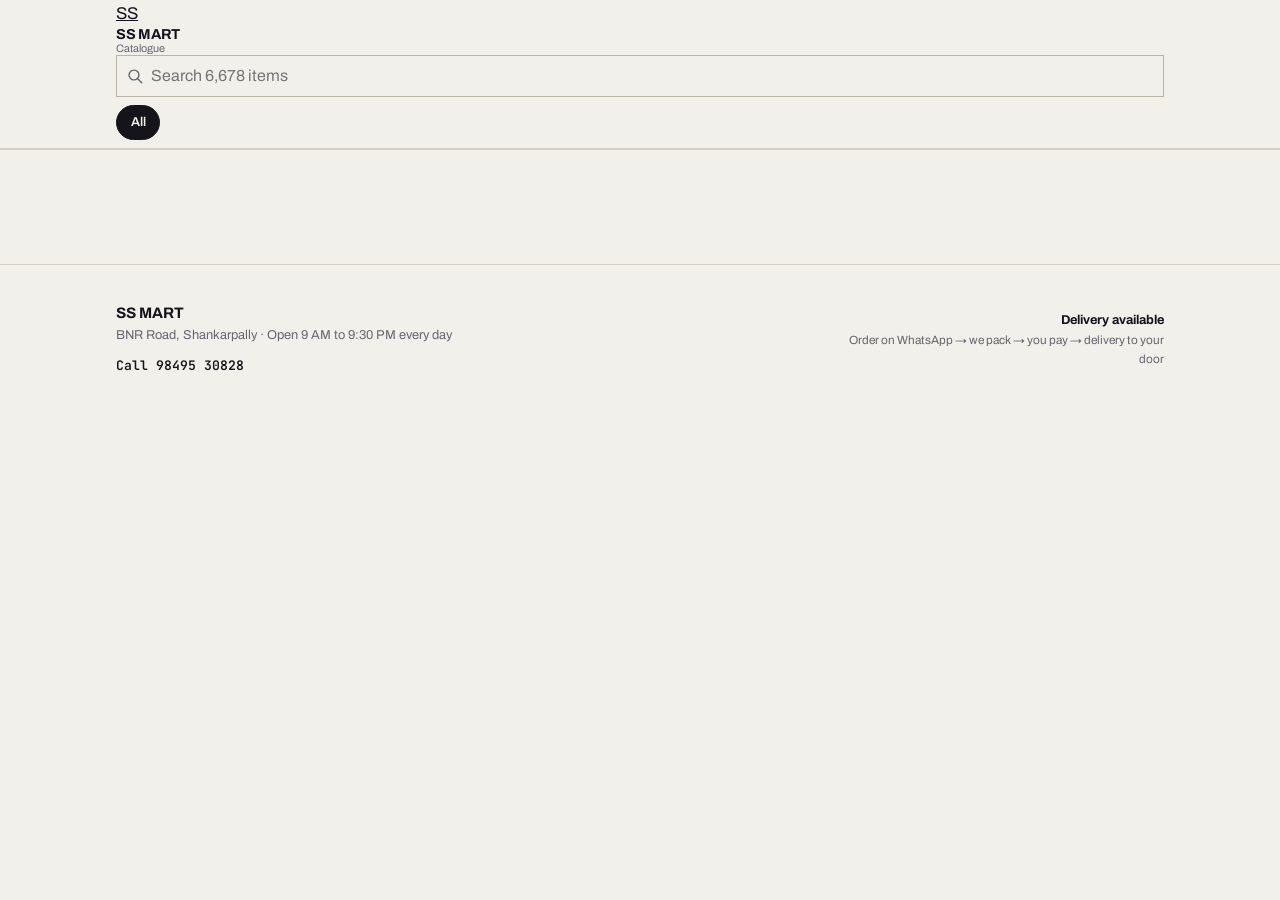
==== commit f254aa6c: "Catalogue improvements: horizontal category tabs, delivery info footer, hours fix" ====
--- a/catalogue.html
+++ b/catalogue.html
@@ -637,10 +637,92 @@
   font-size: 0.8rem;
 }
 
-/* -------------------------------------------------------------- footer */
-
-.cat-foot {
-  margin-top: 1rem;
+/* --------------------------------------------------------- category tabs */
+
+.cattabs {
+  border-bottom: 1px solid var(--rule);
+  background: var(--paper);
+  overflow: hidden;
+}
+
+.cattabs__row {
+  display: flex;
+  gap: 0.35rem;
+  overflow-x: auto;
+  scrollbar-width: none;
+  -ms-overflow-style: none;
+  padding-block: 0.5rem;
+}
+
+.cattabs__row::-webkit-scrollbar {
+  display: none;
+}
+
+.cattab {
+  flex: none;
+  padding: 0.4rem 0.85rem;
+  border: 1px solid var(--rule-2);
+  border-radius: 999px;
+  background: transparent;
+  color: var(--ink-2);
+  font: inherit;
+  font-size: 0.8rem;
+  font-weight: 600;
+  cursor: pointer;
+  white-space: nowrap;
+  transition: background 0.15s, color 0.15s, border-color 0.15s;
+}
+
+.cattab:hover {
+  border-color: var(--ink);
+  color: var(--ink);
+}
+
+.cattab.is-active {
+  background: var(--ink);
+  border-color: var(--ink);
+  color: var(--paper);
+}
+
+/* --------------------------------------------------------- store info */
+
+.foot__tel-wrap {
+  margin-top: 0.35rem;
+}
+
+.foot__tel {
+  font-family: var(--mono);
+  font-size: 0.82rem;
+  text-decoration: none;
+}
+
+.foot__info {
+  text-align: right;
+}
+
+.foot__label {
+  font-size: 0.8rem;
+  font-weight: 700;
+  color: var(--ink);
+}
+
+.foot__sub {
+  font-size: 0.74rem;
+  color: var(--ink-3);
+  max-width: 20rem;
+}
+
+@media (max-width: 32rem) {
+  .foot__row {
+    flex-direction: column;
+    gap: 0.75rem;
+  }
+  .foot__info {
+    text-align: left;
+  }
+  .foot__sub {
+    max-width: none;
+  }
 }
 
 .cat-foot .foot__hours {
@@ -696,6 +778,11 @@
           </button>
         </form>
       </div>
+      <nav class="cattabs" id="catTabs" aria-label="Categories">
+        <div class="wrap cattabs__row">
+          <button class="cattab is-active" data-cat="" type="button">All</button>
+        </div>
+      </nav>
     </header>
 
     <main id="main" class="wrap cat-main">
@@ -709,9 +796,13 @@
       <div class="wrap foot__row">
         <div>
           <p class="foot__name">SS MART</p>
-          <p class="foot__hours">BNR Road, Shankarpally · Open Open 9 AM to 9:30 PM every day every day</p>
+          <p class="foot__hours">BNR Road, Shankarpally · Open 9 AM to 9:30 PM every day</p>
+          <p class="foot__tel-wrap"><a class="foot__tel" href="tel:+919849530828">Call 98495 30828</a></p>
         </div>
-        <p><a class="foot__tel" href="tel:+919849530828">98495 30828</a></p>
+        <div class="foot__info">
+          <p class="foot__label">Delivery available</p>
+          <p class="foot__sub">Order on WhatsApp → we pack → you pay → delivery to your door</p>
+        </div>
       </div>
     </footer>
 
@@ -763,15 +854,38 @@
     }
   })();
 
-  var view = document.getElementById('view');
-  var qInput = document.getElementById('q');
-  var clearBtn = document.getElementById('clear');
-  var basket = document.getElementById('basket');
-  var basketCount = document.getElementById('basketCount');
-  var basketTotal = document.getElementById('basketTotal');
-  var dialog = document.getElementById('order');
-  var orderBody = document.getElementById('orderBody');
-  var orderClose = document.getElementById('orderClose');
+  var catTabs = document.getElementById('catTabs');
+  var catTabsRow = catTabs ? catTabs.querySelector('.cattabs__row') : null;
+
+  /* --------------------------------------------------- category tabs */
+
+  function renderCatTabs(activeSlug) {
+    if (!catTabsRow) return;
+    var html = '<button class="cattab' + (activeSlug === '' ? ' is-active' : '') + '" data-cat="" type="button">All</button>';
+    for (var i = 0; i < CATS.length; i++) {
+      html += '<button class="cattab' + (activeSlug === CATS[i][0] ? ' is-active' : '') + '" data-cat="' + CATS[i][0] + '" type="button">' + esc(CATS[i][1]) + '</button>';
+    }
+    catTabsRow.innerHTML = html;
+  }
+
+  function onCatTabClick(e) {
+    var btn = e.target.closest('.cattab');
+    if (!btn) return;
+    var slug = btn.getAttribute('data-cat');
+    if (slug === '') {
+      history.replaceState(null, '', '#/');
+      renderHome();
+    } else {
+      history.replaceState(null, '', '#/c/' + slug);
+      renderCategory(slug);
+    }
+    renderCatTabs(slug);
+    updateBasket();
+  }
+
+  if (catTabsRow) {
+    catTabsRow.addEventListener('click', onCatTabClick);
+  }
 
   var cart = loadCart();
   var shown = 80;
@@ -858,6 +972,7 @@
 
   function renderHome() {
     currentList = [];
+    renderCatTabs('');
     var tiles = '';
     for (var i = 0; i < CATS.length; i++) {
       tiles +=
@@ -892,6 +1007,8 @@
     currentList.sort(byName);
     shown = 80;
 
+    renderCatTabs(slug);
+
     view.innerHTML =
       '<a class="crumb" href="#/">All categories</a>' +
       '<h1 class="cat-h1">' + esc(CATS[idx][1]) + '<small>' + currentList.length + '</small></h1>' +
@@ -904,6 +1021,7 @@
   function renderSearch(q) {
     currentList = searchItems(q);
     shown = 80;
+    renderCatTabs('');
     var label = 'Matches for \u201C' + esc(q) + '\u201D';
 
     view.innerHTML =
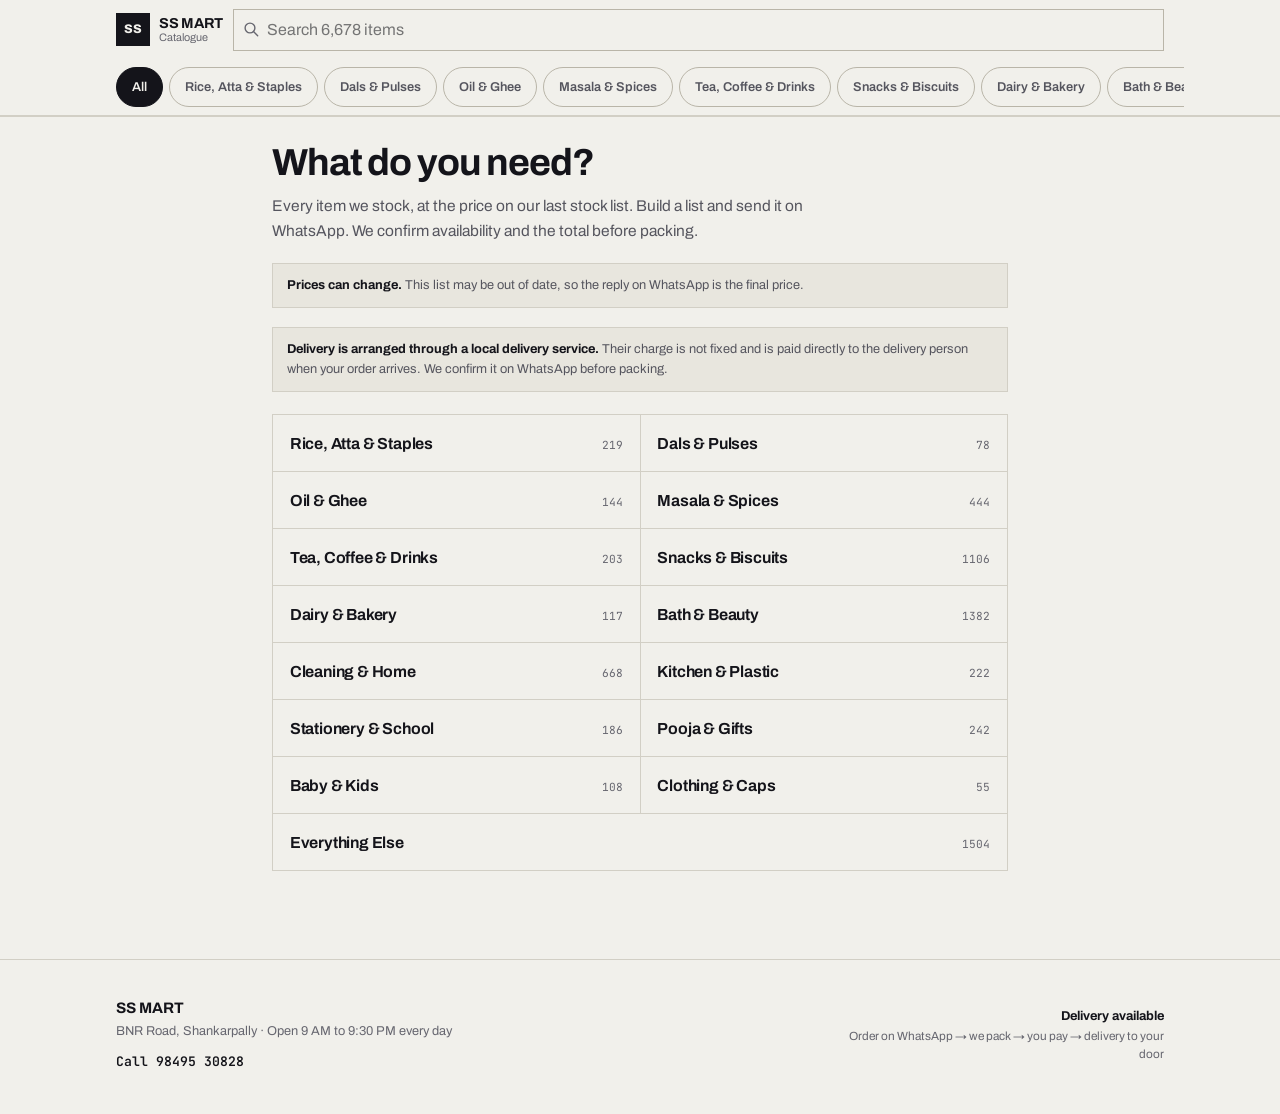
==== commit 2e9b4adf: "Update catalogue 2026-11-03" ====
--- a/catalogue.html
+++ b/catalogue.html
@@ -57,6 +57,8 @@
   backdrop-filter: blur(12px);
   border-bottom: 1px solid var(--rule);
 }
+
+.catbar__row {
   display: flex;
   align-items: center;
   gap: 0.6rem;
@@ -149,8 +151,9 @@
   flex: none;
   display: grid;
   place-items: center;
-  width: 1.7rem;
-  height: 1.7rem;
+  width: 2.25rem;
+  height: 2.25rem;
+  margin-right: -0.35rem;
   border: 0;
   background: transparent;
   color: var(--ink-3);
@@ -283,11 +286,29 @@
 
 .item {
   display: grid;
-  grid-template-columns: minmax(0, 1fr) auto 5.6rem;
+  grid-template-columns: minmax(0, 1fr) auto 6.4rem;
   align-items: center;
-  gap: 0.55rem;
+  gap: 0.5rem;
   padding: 0.62rem 0;
   border-bottom: 1px solid var(--rule);
+}
+
+.item__main {
+  min-width: 0;
+}
+
+.item--hasimg {
+  grid-template-columns: auto minmax(0, 1fr) auto 6.4rem;
+  gap: 0.6rem;
+}
+
+.item__img {
+  width: 3.6rem;
+  height: 3.6rem;
+  object-fit: contain;
+  border: 1px solid var(--rule);
+  border-radius: 0.35rem;
+  background: #fff;
 }
 
 .item__name {
@@ -327,14 +348,14 @@
 }
 
 .add {
-  min-height: 2.15rem;
-  padding: 0 0.95rem;
+  min-height: 2.6rem;
+  padding: 0 1.05rem;
   border: 1px solid var(--rule-2);
   border-radius: 999px;
   background: transparent;
   color: var(--ink);
   font: inherit;
-  font-size: 0.8rem;
+  font-size: 0.85rem;
   font-weight: 600;
   cursor: pointer;
 }
@@ -352,13 +373,13 @@
 }
 
 .stepper button {
-  width: 1.95rem;
-  height: 2.15rem;
+  width: 2.3rem;
+  height: 2.6rem;
   border: 0;
   background: transparent;
   color: var(--ink);
   font: inherit;
-  font-size: 1rem;
+  font-size: 1.15rem;
   line-height: 1;
   cursor: pointer;
 }
@@ -368,7 +389,7 @@
 }
 
 .stepper span {
-  min-width: 1.35rem;
+  min-width: 1.25rem;
   text-align: center;
   font-family: var(--mono);
   font-size: 0.76rem;
@@ -485,8 +506,8 @@
 .order__close {
   display: grid;
   place-items: center;
-  width: 2.15rem;
-  height: 2.15rem;
+  width: 2.5rem;
+  height: 2.5rem;
   border: 1px solid var(--rule-2);
   border-radius: 999px;
   background: transparent;
@@ -637,6 +658,12 @@
   font-size: 0.8rem;
 }
 
+.ook {
+  margin-top: 0.35rem;
+  color: var(--accent);
+  font-size: 0.8rem;
+}
+
 /* --------------------------------------------------------- category tabs */
 
 .cattabs {
@@ -660,7 +687,10 @@
 
 .cattab {
   flex: none;
-  padding: 0.4rem 0.85rem;
+  display: inline-flex;
+  align-items: center;
+  min-height: 2.5rem;
+  padding: 0.35rem 0.95rem;
   border: 1px solid var(--rule-2);
   border-radius: 999px;
   background: transparent;
@@ -830,7 +860,7 @@
       <div class="order__body" id="orderBody"></div>
     </dialog>
 
-    <script type="application/json" id="catalogue-data">{"settings":{"whatsapp":"919849530828","note":"","deliveryFee":50,"hours":{"opens":"09:00","closes":"21:30"}},"categories":[["rice-atta","Rice, Atta & Staples"],["dal-pulses","Dals & Pulses"],["oil-ghee","Oil & Ghee"],["masala","Masala & Spices"],["drinks","Tea, Coffee & Drinks"],["snacks","Snacks & Biscuits"],["dairy","Dairy & Bakery"],["bath","Bath & Beauty"],["home","Cleaning & Home"],["kitchen","Kitchen & Plastic"],["stationery","Stationery & School"],["pooja","Pooja & Gifts"],["baby","Baby & Kids"],["clothing","Clothing & Caps"],["other","Everything Else"]],"items":[["2245","2In1 Glass Wiper","",50,60,8],["2150","2pcs Set Bottle","",60,99,9],["3","3 Roses","110 g",90,0,4],["4738","3 Roses","250 g",220,225,4],["2","3 Roses","250 g",220,0,4],["6203","3 Roses Elaichi","250 g",230,0,4],["138","3 Roses Natural Care","250 g",235,240,4],["2213","3In1 Peelar","",20,30,14],["6218","3Mango Garam Masala","",40,0,3],["3463","3Mango Samber Powder","100 g",60,70,3],["1993","3Roses","100 g",95,0,4],["4381","3Roses","100 g",90,0,4],["3015","3Roses","250 g",230,0,4],["1258","3Star Elachi Tea Powder","250 g",135,140,4],["1510","3Star Elaichi Tea Powder","100 g",70,79,4],["830","5 Star","₹10",10,0,5],["823","5 Star","₹5",5,0,5],["2547","501 Coconut Powder","1 kg",300,0,3],["5543","5Ive Star Loban","₹15",15,0,11],["5882","5Star","₹10",10,0,5],["4018","5Star","₹10",10,0,5],["4706","5Star","₹20",20,0,5],["4016","5Star","₹5",5,0,5],["5703","5Star Loban","50 g",30,0,5],["3635","777 Groundnut Oil","1 L",160,236,2],["101070","777 Gulab Jamun","",70,140,14],["101069","777 Papad","90 g",25,30,5],["1791","777 Red Chilli Powder","₹12",10,12,3],["475","777 Sambar Masala","",70,72,3],["101068","777 Sambar Tin","",75,78,3],["1965","999 Apple Green Colour","",5,890908.1,14],["1967","999 Kesar Yellow Colour","",5,8,14],["3437","999 Kesari Yellow","",5,12,14],["1966","999 Lemon Yellow Colour","",5,8,14],["1964","999 Orange Red Colour","",5,8,14],["5547","999 Singapore Loban/P","50 g",35,0,11],["3209","A To Z Cleaner","₹450",300,450,8],["3480","A.b Gold Mota Poha kg","",80,85,0],["3459","A.s.brand Oil","1 L",440,479,2],["3535","A/g Bottle 3pc Set","",160,250,9],["3832","A4 Colour Paper","₹5",2,5,14],["3045","A4 Size B2B Copier","",350,360,14],["3453","Aachi Biryani Masala","₹20",20,0,3],["1482","Aachi Chicken Masala","30 g",20,0,3],["3454","Aachi Chicken Masala","50 g",45,47,3],["1789","Aachi Chilli Powder","100 g",40,64,3],["3457","Aachi Garam Masala","50 g",40,43,3],["1490","Aachi Meat Masala","30 g",20,0,3],["2571","Aachi Meat Masala","₹20",20,0,3],["5434","Aachi Mixed Fruit Jam","₹25",25,0,14],["3455","Aachi Mutton Masala","50 g",45,47,3],["1423","Aachi Royal Gulab Jamun","175 g",72,145,14],["3456","Aachi Sambar Powder","50 g",40,41,3],["2780","Aachi Turmeric Powder","50 g",20,21,3],["1769","Aadaab  Basmati Rice kg","",140,200,0],["3451","Aadab Basmati Rice","30 kg",3400,4600,0],["1558","Aadisha Jaggery Powder","500 ml",70,80,3],["4414","Aai Mata Mixture","500 g",100,130,5],["6242","Aai Matha Maharani Mixture","",120,140,5],["6243","Aai Matha Sp Kaka Mixture","",120,140,5],["3217","Aashirvaad Badam Milk","₹30",30,0,5],["297","Aashirvaad Bansi Rawa","1 kg",70,80,0],["3318","Aashirvaad Bansi Rawa","500 g",35,41,0],["3747","Aashirvaad Besan","200 g",35,36,0],["1318","Aashirvaad Besan","500 g",75,90,0],["3718","Aashirvaad Butter Milk","₹20",20,0,6],["1775","Aashirvaad Chilli Powder","100 g",60,70,3],["1316","Aashirvaad Chilli Powder","200 g",115,130,3],["2578","Aashirvaad Chilli Powder","500 g",180,250,3],["1148","Aashirvaad Chilli Powder","500 g",280,350,3],["4540","Aashirvaad Chilli/P","50 g",25,0,3],["311","Aashirvaad Coriander Powder","100 g",40,46,3],["136","Aashirvaad Coriander Powder","200 g",70,92,3],["330","Aashirvaad Coriander Powder","500 g",150,230,3],["3748","Aashirvaad Coriander Powder","50 g",20,23,3],["968","Aashirvaad Cow Ghee","100 ml",95,100,2],["969","Aashirvaad Cow Ghee","200 ml",180,182,2],["2869","Aashirvaad Cow Ghee","50 ml",50,55,2],["307","Aashirvaad Crystal Salt","1 kg",20,22,3],["308","Aashirvaad Himalayan Pink Salt","1 kg",115,120,3],["289","Aashirvaad Iodized Salt","1 kg",30,32,3],["1036","Aashirvaad Masala Karam","200 g",100,150,3],["1317","Aashirvaad Masala Karam","50 g",27,0,3],["296","Aashirvaad Multi-Grain Atta","5 kg",360,406,0],["295","Aashirvaad Mutli-Grain Atta","1 kg",80,85,0],["293","Aashirvaad Select Atta","1 kg",75,83,0],["294","Aashirvaad Select Atta","5 kg",350,374,0],["1642","Aashirvaad Shudh Chaki Atta","5 kg",275,277,0],["2430","Aashirvaad Suji Rava","500 g",40,44,0],["298","Aashirvaad Suji Rawa","1 kg",70,86,0],["2651","Aashirvaad Superior Atta","10 kg",580,638,0],["1080","Aashirvaad Turmeric Powder","100 g",35,40,3],["135","Aashirvaad Turmeric Powder","200 g",65,80,3],["1149","Aashirvaad Turmeric Powder","500 g",160,200,3],["4390","Aashirvaad Turmeric Powder","50 g",20,0,3],["4922","Aashirvaad Vermicelli","150 g",20,0,0],["3621","Aashirvaad Vermicelli","250 g",30,0,0],["1342","Aashirvaad Vermicelli","400 g",48,0,0],["2429","Aashirvaad Vermicelli","400 g",45,49,0],["4549","Aashirvaad Vermicelli","500 g",45,49,0],["1343","Aashirvaad Vermicelli","850 g",70,75,0],["2123","Aashirvaad Vermicelli kg","",85,89,0],["1710","Aashirvaad W/W Atta","10 kg",600,654,0],["3538","Aashirvaad W/W Atta","1 kg",65,74,0],["1709","Aashirvaad W/W Atta","5 kg",320,358,0],["290","Aashirvaad Ww Atta","10 kg",580,644,0],["292","Aashirvaad Ww Atta","1 kg",70,75,0],["5923","Aashirvaad Ww Atta","2 kg",99,0,0],["291","Aashirvaad Ww Atta","5 kg",320,358,0],["2650","Aashirvaad Ww Atta 5+1kg","",320,365,0],["A00148","Aavalu","100 g",20,25,3],["A00151","Aavalu(Big)","1 kg",120,130,3],["A00149","Aavalu(Big)","250 g",30,45,3],["A00150","Aavalu(Big)","500 g",60,65,3],["A00147","Aavalu(Big)","50 g",10,15,3],["A00146","Aavalu(Big)Bulk","",130,160,3],["3449","Aavalu(Small)","250 g",30,50,3],["3448","Aavalu(Small)","500 g",60,100,3],["3438","Aavalu(Small)Bulk","",130,140,3],["3450","Aavalu(Small)kg","",120,160,3],["5010","Aavalu(White)","100 g",40,60,3],["5011","Aavalu(White)","250 g",80,100,3],["5009","Aavalu(White)","50 g",20,35,3],["6035","Abida Basmati kg","",130,200,0],["5796","Abjosh Munaka","250 g",200,300,14],["5583","Act-Ii Butter Blast","₹20",20,0,6],["2532","Act-Ii Butter&pepper","₹35",35,0,6],["3596","Act-Ii Chilli Surprise","₹10",10,0,3],["2531","Act-Ii Classic Salted","₹10",10,0,14],["3597","Act-Ii Classic Salted","₹20",20,0,14],["4221","Act-Ii Classic Salted","₹30",30,0,14],["2742","Act-Ii Classic Salted","₹60",60,0,14],["2743","Act-Ii Golden Sizzle","₹10",10,0,14],["3598","Act-Ii Golden Sizzle","₹20",20,0,14],["4212","Act-Ii Golden Sizzle","₹30",30,0,14],["2741","Act-Ii Golden Sizzle","₹60",60,0,14],["3383","Act-Ii Magic Butter","₹10",10,0,6],["5587","Act-Ii Popcorn Kernels","200 g",50,0,14],["4525","Act-Ii Southern Spice","₹35",35,0,3],["5461","Act-Ii Tandoori Tadka","₹32",32,0,14],["3372","Act-Ii Xtreme Butter","₹35",35,0,6],["2399","Active Wheel 2In1","1 kg",80,84,8],["5426","Active Wheel 2In1","₹10",10,0,8],["3485","Active Wheel C&f","2 kg",140,144,8],["2530","Active Wheel Lmn&jas Surf","500 g",40,43,8],["1559","Adisha Jaggery Candy Cubs","500 g",80,110,5],["2681","Adore Bresh","₹20",20,0,14],["2682","Adore Bresh","₹30",30,0,14],["1257","Adore Hard Tooth Bresh","₹22",20,22,7],["1254","Adore Junior Tooth Bresh","₹20",20,0,7],["1256","Adore Medium Tooth Bresh","₹22",20,22,7],["1255","Adore Soft Tooth Bresh","₹22",20,22,7],["5564","Adore Tounge Cleaner","₹35",35,0,8],["3528","Adventure Bottle 3pc Set","",150,189,9],["2500","Aer Berry Rush","₹65",65,70,8],["2777","Aer Fresh Rose Blossom","10 g",65,0,8],["321","Aer Jf Bathroom Fragrance","10 g",65,70,8],["2776","Aer Lavender Bloom","10 g",65,0,8],["323","Aer Lb Bathroom Fragrance","10 g",65,70,8],["1081","Aer Lb Mini","6 g",30,0,8],["1489","Aer Lemon Mini Packet","₹30",30,0,8],["3936","Aer Ltd Fragrance","10 g",65,70,8],["2778","Aer Ltd Power Pocket","10 g",65,0,8],["1575","Aer Matic Combi Csb","225 ml",600,625,8],["1576","Aer Matic Combi Pcp","225 ml",600,625,8],["3213","Aer Rose Fresh","₹65",65,70,8],["322","Aer Sb Bathroom Fragrance","10 g",65,70,8],["2775","Aer Sea Breeze","10 g",65,0,8],["4721","Aer Spray C/A","₹99",95,99,8],["5254","Aer Spray C/B","₹99",95,99,8],["4720","Aer Spray F/F","₹99",95,99,8],["4722","Aer Spray J/D","₹99",95,99,8],["4724","Aer Spray l/B","₹99",95,99,8],["4723","Aer Spray Musk","₹99",95,99,8],["4902","Aer Spray Rose Blossom","₹99",95,99,8],["5255","Aer Spray S/B","₹99",95,99,8],["1574","Aer Twish Freshlush Grn","45 g",400,425,8],["1573","Aer Twist Brgt Tangy Del","45 ml",400,425,8],["1572","Aer Twist Cool Surfblue","45 g",400,425,8],["5625","Air Karpure C/C C/P","60 g",190,199,11],["4028","Air Karpure l/F C/P","60 g",190,199,11],["4027","Air Karpure N/F C/P","60 g",190,199,11],["5626","Air Karpure O/C C/P","60 g",190,199,11],["1044","Ajay Flexo Jr","",11,0,14],["470","Ajay Hard Brush","",20,0,7],["2521","Ajay Junior Soft","₹20",20,0,14],["469","Ajay Medium Brush","",18,0,7],["1043","Ajay Sensitive","",35,36,14],["2167","Alfa Container 3pcs Set","",60,80,9],["3963","Alfa Container(Squre)3*1","",70,90,9],["3960","Alfa Containers 3*1","",60,84,9],["3959","Alfa Containers 4*1","",60,84,9],["3958","Alfa Containers 5*1","",70,90,9],["3962","Alfa Containers(Squre)4*1","",60,84,9],["3961","Alfa Containers(Squre)5*1","",60,84,9],["3990","Alfa Tea","100 g",40,60,4],["3304","Alfa Tea","50 g",20,30,4],["1084","All Out Coils","",42,0,8],["1085","All Out Coils","₹95",95,0,8],["1083","All Out Fc","₹10",10,0,8],["86","All Out Refill","45 ml",90,0,8],["87","All Out Twin Pack","",155,0,8],["4226","All Out Ultra","₹465",450,465,8],["3421","All Out Ultra Floral","45 ml",85,0,8],["3239","All Out Ultra Floral","90 ml",150,155,8],["38","All Out Ultra Liquid","",185,190,8],["4225","All Out Ultra/F","₹190",185,190,8],["704","Allout Ultra M+R","",110,0,8],["6216","Allwin Choco Heart","",120,125,5],["6215","Allwin Milky Hearts","",120,125,14],["5636","Alpenliebe C/S","₹10",10,0,14],["5637","Alpenliebe C/T","₹10",10,0,14],["5999","Alpenliebe Eclairs","₹100",100,0,14],["5883","Alpenliebe Eclairs Pop","",5,0,14],["828","Alpenliebe Lollypop","₹5",5,0,14],["5677","Alpenliebe S/B l/P","₹5",5,0,14],["2084","Altha Parani","",20,25,14],["5490","Alu Khadi","1 kg",180,250,14],["5492","Alu Khadi","250 g",50,100,14],["5491","Alu Khadi","500 g",90,130,14],["1755","Alu Peelar","₹25",20,25,14],["5711","Alu Peeler S/S","",50,70,9],["A00136","Alubukara","100 g",60,80,14],["770","Ambe Poojaoil 1Lt","",180,240,14],["3531","Ambica Bottle 3pc Set","",140,250,9],["3523","Ambica Bottle 6pc Set","",180,349,9],["4770","Ambica Dhanvantari Sticks","₹55",50,55,14],["365","Ambica Dhoop Sticks Pack","",19,0,11],["362","Ambica Durbar Bathi","100 g",70,0,11],["4989","Ambica Durbar Bathi","145 g",80,85,11],["363","Ambica Durbar Bathi","210 g",125,130,11],["4990","Ambica Nitya Pooja 3In1","90 g",60,0,11],["4717","Ambica Pooja Oil","200 ml",50,65,11],["1683","Ambica Pooja Oil","400 ml",90,122,11],["5117","Ambica Pooja Oil","800 g",210,250,11],["1669","Ambica Pooja Oil","900 ml",200,240,11],["3533","Ambica Steel Bottle 3pc Set","",150,249,9],["6151","Ambika All Days","",130,150,14],["6150","Ambika Raghu Veer Agarbathi","",130,150,11],["4449","Ambika Rice Papad","500 g",90,100,5],["6191","Ambuja Flora 225g Sticks","",150,160,14],["1776","Amogaa Coriander Powder","500 g",120,160,3],["2287","Amore Cc","₹5",5,0,14],["2288","Amore CD","₹5",5,0,14],["2284","Amore Cheesy Crunch","₹9",10,0,14],["3581","Amore Choco Delight","₹9",10,0,5],["2285","Amore Orange Twist","₹9",10,0,14],["2286","Amore S/Punch","₹9",10,0,14],["5029","Amrutanjan Pain Balm","₹15",15,0,7],["5028","Amrutanjan Pain Balm","₹45",45,0,7],["5030","Amrutanjan Roll-On","₹20",20,0,14],["6219","Amtuta Familyelaichi Tea","",115,0,4],["2707","Amul Spray","500 g",230,235,14],["1111","Amulya","500 g",250,255,14],["664","Amulya Dairy Whitener","₹10",10,0,14],["1400","Amulya Dairy Whitener","200 g",104,0,14],["2517","Anasa Puvvu","100 g",100,120,14],["A00114","Anasapuvvu","10 g",15,20,14],["A00116","Anasapuvvu","20 g",30,35,14],["A00115","Anasapuvvu","50 g",50,60,14],["A00113","Anasapuvvu Bulk","",700,800,14],["541","Andhra Mixture","150 g",42.5,85,5],["A00281","Andru Korralu","1 kg",220,240,0],["A00280","Andru Korralu","500 g",110,120,0],["A00279","Andru Korralu Bulk","",220,240,0],["A00055","Anjur","1 kg",1200,1300,14],["A00053","Anjur","250 g",350,0,14],["A00054","Anjur","500 g",600,650,14],["A00051","Anjur","50 g",60,70,14],["4598","Annapurna Appalam","100 g",30,34,14],["631","Annapurna Appalam","100 g",30,35,14],["2574","Apal Dry Fruit Mix 400g","",160,220,5],["3864","Apis Royal Zahidi","500 g",125,250,14],["A00362","Apis Rz Dates","250 g",72,145,5],["2219","Apple Cutter","",30,45,9],["2237","Apple Shaped Peeler","",20,25,9],["4335","Apsara Brush Set","",50,0,10],["2597","Apsara Colour Pencils","₹30",30,0,10],["1831","Apsara Crayons 10Shades","",10,0,10],["4993","Apsara Disnep Frozen D/P","₹100",100,0,10],["4994","Apsara Disnep Princess D/P","₹100",100,0,10],["2588","Apsara Eraser","₹5",5,0,10],["4995","Apsara Marvel Avengers D/P","₹100",100,0,10],["1808","Apsara Mat Magic","₹70",65,70,10],["4996","Apsara Mickey Mouse D/P","₹100",100,0,10],["1809","Apsara Platinum Pencil","",55,58,10],["4320","Apsara Pop Star/P","₹60",55,60,10],["5910","Apurupa Papad","100 g",30,40,5],["2902","Ar Gold Hmt Rice","25 kg",1200,1699,0],["364","Archana Sandal","250 g",150,160,11],["1430","Ariel Complete+ 500g","",95,99,8],["1918","Ariel Complete+ kg+500g Free","",335,342,8],["1288","Ariel F/l","3.2 L",650,729,8],["2786","Ariel F/l Liquid","4 L",800,855,8],["6162","Ariel Fl","2 L",429,0,8],["1919","Ariel Liquid T/l","1 L",225,229,8],["46","Ariel Matic 2Lt","",450,489,8],["48","Ariel Matic 6kg Frontload","",1425,1525,8],["3272","Ariel Matic F/l","1 L",190,199,8],["2306","Ariel Matic Liquid F/l","1 L",205,209,8],["49","Ariel Matic Liquid Front Load1Lt","",250,255,8],["2307","Ariel Matic Liquid T/l","1 L",170,173,8],["3273","Ariel Matic T/l","1 L",175,179,8],["5429","Ariel P/W","1 kg",155,158,8],["5136","Ariel Power Gel F/l","1 kg",205,209,8],["5430","Ariel Surf","500 g",79,0,8],["6161","Ariel Tl","2 L",349,365,8],["47","Ariel Top Load Liquid 4Lt","",790,809,8],["A00272","Arikalu","1 kg",120,130,14],["A00271","Arikalu","500 g",60,65,14],["A00270","Arikalu Bulk","",120,130,14],["1688","Ashoka Papad","100 g",30,36,5],["673","Ashoka Talcum","35 g",60,0,14],["675","Ashoka Talcum","70 g",85,0,14],["1348","Ashoka-T Sandal Powder","140 g",125,0,3],["5013","Ashtagadha Chandan Tika","125 g",50,60,11],["6065","Ashtagadha Chandan Tika","250 g",80,100,11],["1798","Ashtagandha","60 g",35,45,11],["1930","Ashtagandha Chandan","₹30",20,25,11],["5709","Ashtagandha Chandan Tika","60 g",45,60,11],["2613","Ashtagandha Paste 50g(Srr)","",50,60,11],["2612","Ashtagandha(Srr)","30 g",25,0,11],["3259","Asoka-T Bb Talc","40 g",60,0,7],["1908","Asoka-T Sandalwood Soap","₹42",42,0,7],["2039","Assort Gas Lighter","",90,199,8],["2044","Assort Gas/Lighter","",100,199,8],["4083","Astha Laxmi D/S","₹20",20,0,14],["5433","Aswini Hair Oil","400 ml",385,390,7],["3725","Aswini Hair Oil","40 ml",40,42,7],["2426","Aswini Hiran Pain Oil","80 ml",180,190,2],["493","Aswini Oil","180 ml",190,196,2],["494","Aswini Oil","350 ml",390,397,2],["492","Aswini Oil","90 ml",100,102,2],["572","Aswini Subhra","200 g",35,37,14],["573","Aswini Subhra","450 g",75,79,14],["5877","Athisaya Dhoop","",75,76,11],["1962","Attar Full","3 ml",20,25,14],["4235","Aubo Tooth Brush","",50,70,7],["2140","Aura Steel Bottle","",200,350,9],["1848","Aurora Files","",20,0,10],["1849","Aurora Files Pink","",20,0,10],["2086","Avlon W/F Kukkum","",20,25,14],["A00284","Avushalu","250 g",40,0,14],["A00283","Avushalu","500 g",60,65,14],["A00282","Avushalu Bulk","",120,160,14],["1537","Axe Mini Ticket Deo","10 ml",30,35,7],["6304","Axo Stainless Steel Scrubber","",15,25,8],["5309","Ayush Jaggery Powder","500 g",55,60,3],["932","B Darshan Jumbo Cones","",30,0,11],["3275","B Natural Guava","1 L",135,140,14],["5297","B Natural Guava","₹10",10,0,14],["2873","B Natural Mango","₹10",10,0,14],["2874","B Natural Mixed Fruit","₹10",10,0,14],["1974","B/H Agarbathi","100 g",60,0,11],["1975","B/H Agarbathi","175 g",95,100,11],["4397","Babaji Amchoor Powder","50 g",55,60,3],["3281","Babaji Bhojwar Masala","50 g",40,0,3],["2783","Babaji Bhojwar Masala","₹10",10,0,3],["3282","Babaji Black Pepper","50 g",70,100,3],["2606","Babaji Black Pepper","₹10",10,0,3],["5946","Babaji Chat Masala","50 g",48,0,3],["3539","Babaji Chat Masala","50 g",45,48,3],["2893","Babaji Chicken Masala","50 g",45,48,3],["2603","Babaji Chicken Masala","₹10",10,0,3],["3413","Babaji Dhaniya Powder","500 g",120,160,3],["1283","Babaji Dry Ginger Powder","50 g",60,0,3],["1787","Babaji Fish Masala","",46,0,3],["1487","Babaji Fish Masala","50 g",45,46,3],["1474","Babaji Fish Masala","₹10",10,0,3],["3595","Babaji Garam Masala","50 g",45,46,3],["1483","Babaji H/C Biryani Masala","50 g",80,84,3],["4674","Babaji H/M B/M","50 g",80,84,14],["3134","Babaji Hyd B/M","50 g",81,0,14],["1475","Babaji Hyd Biryani Masala","₹10",10,0,3],["1444","Babaji Hyd Biryani/Pulav Masala","50 g",80,81,3],["2602","Babaji Hyd Chicken B/M","50 g",80,84,14],["2781","Babaji Jaljeera","₹10",10,0,14],["1280","Babaji Jaljeera Powder","15 g",10,0,3],["2607","Babaji Jeera Powder","50 g",50,70,3],["4103","Babaji Kashmiri Lal M/P","50 g",65,70,14],["2892","Babaji M/M Masala","50 g",45,48,3],["5945","Babaji Meat Masala","50 g",48,0,3],["1473","Babaji Meat Masala","₹10",10,0,3],["1279","Babaji Noodals/Fried Rice Masala","50 g",45,46,3],["1282","Babaji Noodles/Fried Masala","10 g",10,0,5],["4396","Babaji Paneer Masala","50 g",45,49,6],["2604","Babaji Paneer Masala","₹10",10,0,6],["3699","Babaji Pani Puri Masala","50 g",45,46,3],["2782","Babaji Panipuri Masala","₹10",10,0,3],["1281","Babaji Pasta Masala","15 g",10,0,5],["3592","Babaji Pasta Masala","50 g",45,46,5],["4591","Babaji Pav Bhaji/M","50 g",46,0,14],["1479","Babaji Punjabi/Chana Masala","50 g",45,48,3],["4482","Babaji Sambar Masala","100 g",65,70,3],["4590","Babaji Sambhar Masala","50 g",44,0,3],["2605","Babaji Tandoori C/M","50 g",48,0,14],["3594","Babaji Veg/Sabji Masala","50 g",44,0,3],["5762","Babt Toys Butterfly","",50,79,12],["5744","Baby Bell Toy Small","",25,49,12],["5742","Baby Bell Toys","",40,79,12],["5743","Baby Flower Toys","",40,89,12],["5740","Baby Funny Little Toy","",100,139,12],["5741","Baby Rt Toys 2In1","",80,149,12],["4049","Baby Saffron 50Mg","",25,0,12],["4229","Baby Tooth Brush Camera","",50,70,12],["3572","Baby Tooth Brush Car","",40,60,12],["4786","Baby Tooth Brush Dapli","",50,70,12],["4787","Baby Tooth Brush Doll","",50,70,12],["4788","Baby Tooth Brush Guitar","",50,70,12],["3573","Baby Tooth Brush Hammer","",35,50,12],["4789","Baby Tooth Brush Mobile","",50,70,12],["4230","Baby Tooth Brush Watch","",35,50,12],["4228","Baby Tooth/B Spiderman","",35,50,12],["A00020","Badam","100 g",120,160,5],["A00023","Badam","1 kg",1200,1500,5],["4693","Badam","200 g",240,280,5],["A00021","Badam","250 g",325,350,5],["A00022","Badam","500 g",600,750,5],["A00019","Badam","50 g",60,80,5],["506","Badam Halwa","200 g",50,0,5],["5738","Badminton Racket 501","",400,599,14],["5749","Badminton Racket With Cock","",180,259,14],["3991","Badshah C/M","₹10",10,0,14],["939","Badshah Chaat Masala","",44,0,3],["1481","Badshah Chhole Masala","50 g",44,0,3],["934","Badshah Chicken Masala","50 g",45,48,3],["3992","Badshah M/M","₹10",10,0,14],["935","Badshah Mutton Masala","50 g",45,49,3],["3995","Badshah P/M","₹10",10,0,14],["1480","Badshah Paneer Masala","50 g",50,51,6],["937","Badshah Rajwadi Garam","50 g",50,52,3],["942","Badshah Sabji Masala","50 g",38,0,3],["5761","Bahubali Set","",200,299,14],["3141","Bailley Water","500 ml",10,0,4],["498","Bajaj Almond Oil","190 ml",185,0,2],["877","Bajaj Almond Oil","285 ml",260,265,2],["496","Bajaj Almond Oil","45 ml",40,42,2],["499","Bajaj Almond Oil","475 ml",390,400,2],["497","Bajaj Almond Oil","95 ml",85,0,2],["1687","Bajrang Papad","500 g",80,0,5],["429","Balaji Gold Agarbathi","80 g",60,65,11],["433","Balaji Leader","₹65",60,65,14],["463","Balian Pasta Elbow","1 kg",80,100,5],["464","Balian Pasta Spring","1 kg",80,100,5],["3971","Ball Big","",40,60,14],["5755","Ball Big(Sponge)","",100,159,14],["3970","Ball Medium","",30,50,14],["5166","Ball Moon","",50,70,14],["4811","Ball Printed Big","",60,80,14],["6117","Ball Printed Jumbo","",70,100,14],["3075","Ball Printed Small","",30,50,14],["2244","Ball Pump Plastic","",60,75,9],["5757","Ball Roller Big","",200,249,14],["5756","Ball Roller Small","",150,199,14],["764","Balloons","",50,55,14],["3477","Bambino Chekodi","₹10",10,0,5],["3474","Bambino Garlic Mixture","₹20",20,0,5],["1382","Bambino Gulab Jamun Mix 160g","",72,145,14],["3471","Bambino Khara Boondi","450 g",110,149,5],["3478","Bambino Masala Papdi","₹20",20,0,5],["3472","Bambino Moong Dal","₹10",20,0,1],["459","Bambino Pasta Elbow","400 g",56,0,5],["460","Bambino Pasta Elbow","800 g",110,112,5],["461","Bambino Pasta Spring","400 g",56,0,5],["462","Bambino Pasta Spring","850 g",110,0,5],["1428","Bambino Roasted Vermicelli","450 g",90,0,0],["450","Bambino Roasted Vermicelli","500 g",72,0,0],["451","Bambino Roasted Vermicelli","650 g",110,0,0],["452","Bambino Roasted Vermicelli","800 g",115,118,0],["3475","Bambino Salted Peanuts","₹10",10,0,5],["3580","Bambino Soan Papdi","850 g",230,250,5],["3473","Bambino Spicy Mixture","120 g",80,0,5],["3476","Bambino Tasty Nuts","₹10",10,0,5],["449","Bambino Vermicelli","1.4 kg",130,140,0],["448","Bambino Vermicelli","1 kg",90,99,0],["453","Bambino Vermicelli","250 g",30,0,0],["5391","Bambino Vermicelli","400 g",40,0,0],["447","Bambino Vermicelli","500 g",55,0,0],["3046","Bambino Vermicelli","₹10",10,0,0],["5879","Bangaram Ambica","",65,72,14],["3180","Banjara' Black Henna","₹25",25,0,7],["4218","Banjara's Aloevera F/W 1+1","",135,140,7],["4220","Banjara's Aloevera M/g","100 g",95,100,7],["5793","Banjara's Black Henna H/C","",30,0,7],["5192","Banjara's Gold Facial Kit","",240,250,7],["3181","Banjara's H+H Henna","₹25",25,0,7],["5191","Banjara's M/M Orange","100 g",60,0,7],["5190","Banjara's M/M Papaya","100 g",60,0,7],["5189","Banjara's M/M Sandal","100 g",60,0,7],["5188","Banjara's Multani Mitti","100 g",50,0,7],["5187","Banjara's Natural Henna","₹30",30,0,7],["4215","Banjara's Orange F/W 1+1","",145,150,7],["4216","Banjara's Papaya F/W 1+1","",145,150,7],["5193","Banjara's Papaya Facial Kit","",215,225,7],["5194","Banjara's Pearl Facial Kit","",215,225,7],["4217","Banjara's Pomegranate F/W 1+1","",145,150,7],["4214","Banjara's Rose W/g","100 g",85,90,7],["3603","Banjara's Rose Water","120 ml",50,52,4],["4886","Banjara's Rose Water","250 ml",80,85,4],["4885","Banjara's Rose Water","500 ml",120,125,4],["3602","Banjara's Rose Water","60 ml",30,0,4],["4219","Banjara's Sandal F/W 1+1","",145,150,7],["3186","Banjara's Sunscreen","50 g",190,199,7],["2095","Bansuri Champa","",135,0,14],["5597","Bansuri Lavender/A","₹135",130,135,14],["5595","Bansuri My3 Agarbathi","₹125",120,125,11],["5594","Bansuri Pineapple Agarbathi","₹60",55,60,11],["1631","Bansuri Sambrani Cup","₹72",70,72,11],["5596","Bansuri Sweet Fruity F/B","₹135",130,135,5],["5593","Bansuri Sweet Fruity F/B","₹60",55,60,5],["A00293","Barley","1 kg",80,90,14],["1910","Barley","250 g",20,35,14],["A00292","Barley","500 g",40,45,14],["5383","Basingam","₹50",50,100,14],["5785","Basket Big","",100,150,14],["5784","Basket Small","",80,129,14],["A00325","Basmati","1 kg",120,130,0],["A00324","Basmati","500 g",60,65,0],["A00323","Basmati  Bulk","",120,130,0],["3972","Bat Ball","",45,80,14],["755","Bathroom Brush1","",150,170,14],["758","Bathroom Brush2","",80,90,14],["759","Bathroom Brush3","",70,80,14],["2373","Bathroom Cleaner&toliet/C 500+500ml","",170,172,8],["4726","Bats/Samosa","1 kg",100,120,14],["4728","Bats/Samosa","250 g",25,40,14],["4727","Bats/Samosa","500 g",50,80,14],["41","Baygon","200 ml",115,0,14],["A00207","Bellam","1 kg",70,80,0],["2118","Bellam 450gms(Shree Nidhi)","",45,0,0],["2546","Bellam 900gm(Shree Nidhi)","",80,110,0],["2303","Bellam 900gms(Kastoori)","",90,110,0],["1560","Bellam 900gms(Shree Nidhi)","",70,90,0],["A00205","Bellam Bulk","",60,65,0],["4542","Bellam Kohinoor","450 g",35,40,0],["4541","Bellam Kohinoor","950 g",75,80,0],["A00211","Bellam Powder","1 kg",140,150,3],["A00209","Bellam Powder","500 g",70,75,3],["A00208","Bellam Powder Bulk","",140,150,3],["626","Bellam Sq(Pack Of 2)","",35,0,0],["625","Bellam Sq(Pack Of 4)","",60,70,0],["2601","Bellam(Katku)","900 g",70,90,0],["5052","Bellam(Mayur)","950 g",65,80,0],["A00206","Bellam(S/N)","450 g",40,45,0],["2216","Bento Lunch Box","",100,210,10],["4569","Besan Palli","200 g",75,80,5],["2313","Best Choice","750 g",140,176,14],["6022","Best Choice Palm Oil","",135,160,2],["6257","Best Choice Palm Oil 1Lt","",150,205,2],["3236","Best Hmt Rice","25 kg",1250,1899,0],["2171","Beta Container 4pcs Set","",60,80,9],["1289","Bhagya Laxmi Chkki Atta","5 kg",220,275,0],["428","Bharat Vasi","₹55",50,55,14],["1764","Bharat Vasi Agarbathi","200 g",120,125,11],["4874","Bharath Darshan I/S","₹60",55,60,11],["1310","Big Bag","",50,60,8],["751","Big Wiper","",60,70,8],["3137","Binaca Tooth Brush","₹25",25,0,7],["1711","Bindas Poha kg","",75,80,0],["96","Bingo #Tag  Hot&spicy","",10,0,5],["111","Bingo #Tag Cream&onion","₹10",10,0,5],["2735","Bingo #Tag Korean","₹30",30,0,5],["109","Bingo #Tags Chips","₹10",10,0,5],["4760","Bingo Butter&garlic","₹10",10,0,5],["5818","Bingo Butter&garlic","₹20",20,0,5],["2434","Bingo C/C Tomato Chips","₹10",10,0,5],["2738","Bingo Cheese Curlz","₹50",50,0,5],["106","Bingo Chilli Charged","₹10",10,0,5],["6108","Bingo Chilli Cheese","₹20",20,0,5],["104","Bingo Cream&onion","",10,0,5],["105","Bingo Cream&onion","₹20",20,0,5],["4979","Bingo Cream&onion","₹20",20,0,5],["1695","Bingo Cream&onion Chip","₹20",20,0,5],["2293","Bingo Hashtags C&o","₹30",30,0,5],["2292","Bingo Hashtags S/M","₹30",30,0,5],["137","Bingo Himalaya Pink","₹10",10,0,5],["6264","Bingo Hns Korean","₹20",20,0,5],["99","Bingo Hns Korean","₹20",20,0,5],["1691","Bingo Hns Korean Chips","₹10",10,0,5],["1234","Bingo Indian Spice Chips","₹20",20,0,5],["5243","Bingo Killin C&o","₹10",10,0,5],["110","Bingo Korean H&s","₹20",20,0,5],["95","Bingo Korean H&s","₹10",10,0,5],["3294","Bingo Korean H&s","₹50",50,0,5],["4588","Bingo Korean Hot/C","₹10",10,0,5],["2579","Bingo Korean Hot&spicy","₹50",50,0,5],["2822","Bingo Korean Nachos","₹10",10,0,5],["4634","Bingo M/M","₹10",10,0,5],["2580","Bingo Mad Angles A/M","₹20",20,0,5],["3622","Bingo Mad Angles M/M","₹10",10,0,5],["2736","Bingo Mad Angles M/M","₹20",20,0,5],["3555","Bingo Mad Angles M/P","₹20",20,0,5],["5438","Bingo Mad Angles P/P","₹10",10,0,5],["2800","Bingo Mad Angles P/P","₹20",20,0,5],["2581","Bingo Mad Angles P/P","₹50",50,0,5],["5513","Bingo Mad Angles Pizza","₹10",10,0,5],["3554","Bingo Mad Angles Pizza","₹20",20,0,5],["5641","Bingo Mad Angles R/A","₹10",10,0,5],["5670","Bingo Mad Angles R/A","₹20",20,0,5],["2582","Bingo Mad Angles T/M","₹20",20,0,5],["92","Bingo Mad Angles Tomato","₹10",10,0,5],["91","Bingo Madangles Achaari","",10,0,5],["97","Bingo Masala Chips","₹10",10,0,5],["2433","Bingo Masala Chips","₹10",10,0,5],["2737","Bingo Masala Curlz","₹50",50,0,5],["4856","Bingo Masala Massacre","₹20",20,0,5],["103","Bingo Nachos C/l","₹20",20,0,5],["100","Bingo Nachos Cheese","₹10",10,0,5],["102","Bingo Nachos Cheesee","",20,0,5],["101","Bingo Nachos Chilli","₹10",10,0,5],["2739","Bingo Nachos Korean","₹20",20,0,5],["878","Bingo Nachos Rs50 Cheese","",50,0,5],["2295","Bingo O/S Chilli Charged","₹30",30,0,5],["2294","Bingo O/S Cream&onion","₹30",30,0,5],["107","Bingo Original C/S","₹10",10,0,5],["108","Bingo Original C/S","₹20",20,0,5],["1696","Bingo Os C&o","₹10",10,0,5],["1694","Bingo Os H/P Chips","₹20",20,0,5],["880","Bingo Os Rs10 Salt","",10,0,5],["881","Bingo Os Rs20 Salt","",20,0,5],["879","Bingo Os Rs50 Chilli","",50,0,5],["1232","Bingo Os Salt Sprinkled","₹50",50,0,5],["3916","Bingo Popped I&s","₹10",10,0,5],["3917","Bingo Popped S&h","₹10",10,0,5],["3915","Bingo Popped S&p","₹20",10,0,5],["6265","Bingo Salt Chips","₹10",10,0,5],["1233","Bingo Salt'n'pepper Chips","₹20",20,0,5],["4759","Bingo Slayin'n Salt","₹10",10,0,5],["1235","Bingo Sour Cream&herbs","₹20",20,0,5],["4543","Bingo T/M Cocktail Mix","₹10",10,0,5],["4303","Bingo T/M Moong Dal","₹10",10,0,5],["2876","Bingo Tedhe Medhe","₹10",10,0,5],["2296","Bingo Tedhe Medhe","₹20",20,0,5],["4635","Bingo Tedhe Medhe A/B","₹10",10,0,5],["5437","Bingo Tedhe Medhe C/T","₹10",10,0,5],["93","Bingo Tedhe Medhe Chatpata","",10,0,5],["5160","Bingo Tedhe Medhe M/T","₹10",10,0,5],["94","Bingo Tedhe Medhe Masala","",10,0,5],["6107","Bingo Tedhe Medhe Mmt","₹20",20,0,5],["3406","Bingo Tedhe Medhe X/T","₹10",10,0,5],["6148","Bingo Tedhe Medhe Xt","₹20",20,0,5],["4633","Bingo Thrilling Tomato","₹10",10,0,5],["5919","Bingo Tm Xtkha","₹10",10,0,5],["6001","Bingo Tomato","₹10",10,0,5],["2432","Bingo Tomato","₹10",10,0,5],["5027","Bingo Tomato","₹20",20,0,5],["4302","Bingo Tomato","₹5",5,0,5],["98","Bingo Tomato Chips","",10,0,5],["1692","Bingo Tomato Chips","₹10",10,0,5],["1693","Bingo Tomato Chips","₹20",20,0,5],["5768","Binoculars 4*46Mm","",80,129,14],["5769","Binoculars 6*35Mm","",120,169,14],["A00172","Biryani Aaku","50 g",20,25,14],["3726","Biryani Aaku","₹10",10,20,14],["A00171","Biryani Puvvu","50 g",50,70,14],["1561","Bisleri Water","1 L",20,0,4],["1562","Bisley Water","500 ml",10,15,4],["4355","Black Grabage Bag(E/l)","",80,150,8],["2749","Black Henna Aloe Vera","₹25",25,0,7],["2748","Black Henna Aloe Vera Ra10","",10,0,7],["2751","Black Henna Herbal Creme","₹30",30,0,7],["5186","Black Henna Hibiscus","₹10",10,0,7],["2750","Black Henna Shampoo","₹20",20,0,7],["5185","Black Henna+Amla","₹10",10,0,7],["5277","Black Jeera","50 g",40,60,3],["4091","Black Raisins","250 g",180,399,14],["1528","Black Rose Powder","₹12",12,0,3],["4044","Black Salt","500 g",75,80,3],["6232","Bleaching Powder Mayuri","",60,0,3],["2180","Bmw Dust Pan","",30,48,14],["3077","Body Loofah P/H","",120,170,7],["3057","Body Luffa Lovely","",30,32,7],["3058","Body Luffa Luxeriya","",60,108,7],["3316","Body Scrubber 1pcs","",20,35,8],["3841","Book Lables","",15,30,10],["443","Boost","1 kg",600,610,4],["2265","Boost","500 g",210,214,4],["3371","Boost","550 g",235,239,4],["3711","Boost","550 g",295,299,4],["2525","Boost","₹10",10,0,4],["1516","Boost","₹5",5,0,4],["1086","Boost 200gm Jar","",110,0,4],["140","Boost 200gm Pkt","",95,99,4],["141","Boost 500gm Jar","",260,264,4],["6329","Boost 800gm Pkt","",405,0,4],["139","Boost 9gm Sachet","",5,0,4],["3004","Boost Enegry Drink","180 ml",40,0,4],["4517","Boost Proten","400 g",335,339,4],["3315","Boric Acid","400 g",100,150,8],["1439","Boric Powder","100 g",56,0,3],["5023","Boro Plus A/C","40 ml",90,0,14],["652","Boro Plus AC","19 ml",42,0,14],["2442","Boro Plus Body Lotion","40 ml",40,42,7],["2443","Boro Plus Body Lotion","₹10",10,0,7],["1582","Boro Plus Body Lotion 300ml+300ml","",315,320,7],["1581","Boro Plus D/K Body Lotion","100 ml",80,84,7],["2656","Boro Plus Jelly&lotion","₹95",90,95,7],["3246","Boro Plus Powder I/C","50 g",55,0,3],["2143","Bottle 3pcs Set(Rock)","",150,189,9],["2224","Bottle Brush","",30,50,7],["3076","Bottle Brush Medium","",40,65,7],["6146","Bounce Choco Creme","₹10",10,0,5],["1038","Bourn Vita","200 g",125,128,14],["4019","Bourn Vita","500 g",265,270,14],["1037","Bourn Vita","500 g",250,255,14],["2176","Breeze Soap Dish","",40,55,8],["2047","Brezza Gas Lighter","",60,199,8],["2091","Bridal Sindoor","",30,39,14],["6036","Brit 50-50","₹25",25,0,5],["5873","Brit 50-50 CD Sandwich","",50,0,5],["3536","Brit 50-50 Classic","62 g",10,0,5],["6172","Brit 50-50 Classic Ss","₹10",10,0,5],["1102","Brit 50-50 Golmaal","110 g",20,0,5],["9","Brit 50-50 Golmaal","57.5 g",10,0,5],["1892","Brit 50-50 Golmaal","₹10",10,0,5],["1384","Brit 50-50 Golmall","₹9",9,0,5],["3665","Brit 50-50 Maska Chaska","₹30",30,0,5],["4546","Brit 50-50 Maska Chaska","38 g",9,0,5],["11","Brit 50-50 Maska Chaska","40.5 g",10,0,5],["5033","Brit 50-50 Maska Chaska","₹10",10,0,5],["2458","Brit 50-50 Maska Chaska","₹30",30,0,5],["1891","Brit 50-50 S&s","₹10",10,0,5],["2827","Brit 50-50 S&s","₹25",25,0,5],["5118","Brit 50-50 Sweet&salt","₹10",10,0,5],["10","Brit 50-50 Sweet&salty","",10,0,5],["3293","Brit 50-50 Time Pass","₹10",10,0,5],["12","Brit Bourbon","₹10",10,0,5],["2658","Brit Bourbon","₹10",9,0,5],["5921","Brit Bourbon 90g B1g1","",15,30,5],["1612","Brit Bourbon Choco Biscuit","100 g",20,0,5],["1457","Brit Bourbon Choco Biscuit 5*100g","",125,130,5],["5900","Brit Choco Brownie","",20,0,5],["2659","Brit Coconut Biscuit","₹10",10,0,5],["2906","Brit Croissant C/C","₹20",20,0,5],["3176","Brit Croissant M/F","₹20",20,0,5],["2907","Brit Croissant V/C","₹20",20,0,5],["4905","Brit Gd Butter","₹25",25,0,5],["2828","Brit Gd Butter Jeera","₹20",20,0,5],["4906","Brit Gd Cashew","₹10",10,0,5],["4907","Brit Gd Cashew","₹22",22,0,5],["4908","Brit Gd Chocochip","₹30",30,0,5],["2829","Brit Gd Fruit&nut","₹18",18,0,5],["4911","Brit Gd Pista Badam","₹10",10,0,5],["5252","Brit Gd Pista Badam","₹25",25,0,5],["4909","Brit Gd Pista Badam Rs22.50","",22,22.5,5],["5976","Brit Gobble Choco","",15,0,5],["3403","Brit Gobbles B/B Rs13.50","",15,0,5],["5875","Brit Gobbles Butter","",15,0,5],["1386","Brit Gobbles Butter Blast","50 g",15,0,5],["3030","Brit Gobbles C/C","₹15",15,0,5],["1106","Brit Gobbles Choco","50 g",15,0,5],["2904","Brit Gobbles F/C Rs13.50","",15,0,5],["1107","Brit Gobbles Fruit","₹15",15,0,5],["2905","Brit Gobbles M/C Rs13.50","",13.5,0,5],["1385","Brit Gobbles Milky Masti","₹15",15,0,5],["2908","Brit Gobbles O/C Rs13.50","",15,0,5],["1108","Brit Gobbles Orange","50 g",15,0,5],["1618","Brit Gobbles P/A Cake","₹15",15,0,5],["5349","Brit Gol Maal","₹10",10,0,5],["5920","Brit Golmaal Kaala Jeera","120 g",20,0,5],["1556","Brit Good Day","52.5 g",9,0,5],["3027","Brit Good Day","₹60",55,60,5],["5459","Brit Good Day B/C","₹10",10,0,5],["2622","Brit Good Day Butter","52.5 g",9,0,5],["5874","Brit Good Day Ca 5Rs Pack","",55,60,5],["2297","Brit Good Day Cashew","120 g",25,0,5],["5120","Brit Good Day Rs5 Pack","",55,60,5],["3175","Brit Goodday","₹60",55,60,5],["3280","Brit Goodday 5Pack","",50,54,5],["13","Brit Goodday Butter 30+5gms","",55,60,5],["4365","Brit Goodday C/C","₹10",10,0,5],["4149","Brit Goodday C&a","₹60",55,60,5],["5941","Brit Goodday Cashew","₹20",20,0,5],["5922","Brit Goodday F&n","₹20",20,0,5],["4366","Brit Goodday P/B","45 g",9,0,5],["5222","Brit Jimjam","₹10",10,0,5],["1616","Brit Jimjam","₹25",25,0,5],["3894","Brit Jimjam","₹5",5,0,5],["2459","Brit Jimjam Pops","₹10",10,0,5],["1104","Brit Jimjam R10","",10,0,5],["5704","Brit Little Hearts","₹10",10,0,5],["5106","Brit Little Hearts","₹30",30,0,5],["1012","Brit Little Hearts","₹9",9,0,5],["6144","Brit Marie Gold","₹10",10,0,5],["5002","Brit Marie Gold","1 kg",150,0,5],["4148","Brit Marie Gold","64 g",9,0,5],["5001","Brit Marie Gold","₹10",10,0,5],["4912","Brit Marie Gold","₹30",30,0,5],["4841","Brit Marie Gold 5Pack","₹60",55,60,5],["19","Brit Mariegold","₹10",10,0,5],["15","Brit Mariegold","250 g",40,0,5],["16","Brit Mariegold","36.8 g",50,54,5],["5896","Brit Maska Chaska 10Rrs","",10,0,5],["6037","Brit Mc","₹30",30,0,5],["4952","Brit Milk Bikis","₹10",10,0,5],["17","Brit Milk Bikis","₹10",10,0,5],["4367","Brit Milk Bikis","₹120",110,120,5],["3291","Brit Milk Bikis","₹30",30,0,5],["3578","Brit Milk Bikis","₹9",9,0,5],["5003","Brit Milk Bikis Rs5 Pack","",110,120,5],["5975","Brit Milkbikis","₹10",10,0,5],["4385","Brit Nice Time","₹10",10,0,5],["4913","Brit Nice Time Rs22.50","",22,22.5,5],["2554","Brit Nut&raisin Cake","140 g",70,0,5],["2555","Brit Nut&raisin Cake","55 g",25,0,5],["439","Brit Nutri Choice","1 kg",180,199,5],["5121","Brit Nutri Choice","₹10",10,0,5],["4050","Brit Nutri Choice","₹20",20,0,5],["3292","Brit Nutri Choice","₹25",25,0,5],["1613","Brit Nutri Choice","₹9",10,0,5],["5329","Brit Nutri Choice Digestive","₹10",10,0,5],["3402","Brit Nutri Choice kg","",220,231,5],["5899","Brit Nutrichoice","₹30",35,0,5],["18","Brit Nutrichoice","₹25",25,0,5],["6017","Brit Nutrichoice Digestive","",25,0,5],["4914","Brit Pure Magic C/l","₹36",36,0,5],["1615","Brit Pure Magic Choco Stars","₹30",30,0,5],["1614","Brit Pure Magic Chocolush","₹40",40,0,5],["5460","Brit Tiger Biscuit","₹120",120,0,5],["4589","Brit Tiger Biscuits Rs5(Pack)","",110,120,5],["4915","Brit Tiger Coconut","₹9",9,0,5],["4719","Brit Tiger Glucose/B","₹5",5,0,5],["3029","Brit Tiger Krunch","₹10",10,0,5],["4843","Brit Tiger Krunch C/C","₹9",9,0,5],["5705","Brit Time Pass","₹25",25,0,5],["3537","Brit Time Pass","₹9",10,0,5],["1105","Brit Toastea","183 g",35,0,5],["1617","Brit Toastea Rusk","1 kg",230,240,5],["3896","Brit Toastea Rusk","₹10",10,0,5],["3895","Brit Toastea Rusk","₹40",40,0,5],["2903","Brit Toastea Rusk","₹50",50,0,5],["5330","Brit Treat Choco Creme","₹10",10,0,5],["4916","Brit Treat Choco Creme","₹9",9,0,5],["3632","Brit Treat Choco Wafers","₹50",25,50,5],["5706","Brit Treat Creme Wafers","₹10",10,0,5],["5876","Brit Treat Croissant Tc","",30,0,5],["4844","Brit Treat V/C","₹9",9,0,5],["5331","Brit Treat Vanilla/C","₹10",10,0,5],["3452","Brit Winkin Cow Badam/S","180 ml",40,0,5],["2950","Broom 555","",80,175,8],["2951","Broom Chamatkar","",60,259,8],["2851","Broom Every Day","",120,195,8],["5505","Broom Galaxy","₹185",100,185,8],["4662","Broom Green Way","",100,151,8],["5572","Broom Monkey 555","₹110",100,110,8],["5571","Broom Monkey 555","₹145",130,145,8],["5573","Broom Monkey 555","₹175",150,175,8],["5202","Broom Rangoli Plastic","₹250",150,250,11],["5504","Broom Royal(Vbc)","",90,199,8],["2953","Broom Tejas","",90,185,8],["1046","Broom1 Cw","",100,151,14],["1047","Broom2 Cm","",100,151,14],["1048","Broom3 Bb","3 g",80,90,14],["1049","Broom4 Hmppy","",90,100,14],["1050","Broom5 Quick","",150,220,14],["1051","Broom6 Plstic","",110,120,14],["1052","Broom7 Superfine","",90,100,14],["1053","Broom8 Mrclena","",90,100,14],["4601","Brown Bread","200 g",30,0,6],["1634","Brown Bread","450 g",60,0,6],["6336","Brown Rice","1 kg",80,100,0],["4","Bru Green Label","200 g",185,190,4],["142","Bru Green Label","500 g",440,450,4],["5","Bru Instant","100 g",280,0,4],["5126","Bru Instant","₹10",10,0,4],["2456","Bru Instant","200 g",600,0,4],["3986","Bru Instant","40 g",140,0,4],["4040","Bru Instant","75 g",270,0,4],["1337","Bru Instant","₹10",10,0,4],["3712","Bru Instant","₹2",2,0,4],["3713","Bru Instant","₹5",5,0,4],["144","Bru Instant 100gm As Pkt","",365,370,4],["146","Bru Instant 10Rs Pkt","",10,0,4],["6325","Bru Instant 25gm As Pkt","",50,0,4],["147","Bru Instant 2Rs Pkt","",2,0,4],["145","Bru Instant 50gm As Pkt","",140,0,4],["143","Bru Instant 5Rs Pkt","",5,0,4],["148","Bru Pure Cofee 25gm Jar","",125,0,4],["149","Bru Pure Cofee 50gm Jar","",260,270,4],["101037","Brush Stand","",25,40,7],["408","Bs Patkar","",40,50,14],["3636","Buffing Green Leaf","",160,200,14],["A00064","Buffing Plate (Green)","",30,40,9],["2954","Buffing Plate Green","",75,95,9],["2273","Buffing Plate Leaf","",120,130,9],["A00065","Buffing Plate Multicolor","",40,55,9],["2272","Buffing Plates White","",60,70,14],["1680","Bukka","40 g",10,15,14],["3518","Bulet Bottle 3pc Set","",150,189,9],["3334","Bumtum l-8Pants(9-14)","",95,99,14],["3335","Bumtum M-9Pants(7-12kg)","",95,99,14],["3333","Bumtum S-10Pants(4-8kg)","",95,99,14],["2446","Bumtum(12-18kg)XL-24 Pants","",340,399,13],["2445","Bumtum(4-8kg)S-40 Pants","",340,399,13],["2448","Bumtum(7-12kg)M-32 Pants","",340,399,13],["2447","Bumtum(9-14kg)l-30 Pants","",340,399,13],["3948","Bunny Pencil Box","",40,72,10],["1963","Bush","100 g",65,69,8],["3803","Butterfly Clip 1pcs","",10,15,8],["3805","Butterfly Clip(B)1pcs","",20,30,8],["4380","Cadbury Celebrations","",110,0,14],["3546","Cadbury Chocobakes","₹10",10,0,14],["3042","Cadbury Gems","₹20",20,0,5],["5287","Calibre 15Cm Scale","₹7",7,0,10],["1814","Camlin Leads","",5,0,10],["2928","Can Beauty Kit","₹175",165,175,14],["2930","Can Women Razor","₹49",45,49,7],["4713","Candle","₹18",10,18,11],["4714","Candle","₹30",20,30,11],["4715","Candle","₹300",150,300,11],["1656","Candle","₹36",25,36,11],["1659","Candle Mrp180","",150,180,11],["1657","Candles","₹72",50,72,14],["1658","Candles Mrp180","",100,180,14],["950","Candles Pack","₹10",10,18,14],["951","Candles Pack","₹20",20,30,14],["128","Candyman Fruitee Fills","350 g",90,100,14],["5026","Candyman Fruitee Fun","₹5",5,0,14],["4150","Candyman Fruitee Fun","₹70",60,70,14],["4002","Candyman Sourzz","₹5",5,0,14],["129","Candyman Toffichoo","350 g",90,100,14],["3737","Cap no2","",120,150,13],["3738","Cap no3","",100,150,13],["3739","Cap no4","",80,120,13],["3740","Cap no5","",40,80,13],["3736","Caps no1","",150,200,13],["5815","Car Hanger","",40,70,9],["2247","Car Mirror Wiper","",25,30,8],["22","Carry Bag Big","",10,0,8],["21","Carry Bag Small","",5,0,8],["3212","Castor Oil","1 L",260,300,2],["2623","Castor Oil","200 ml",90,150,2],["3210","Castor Oil","500 ml",150,200,2],["2624","Castrol Oil","100 ml",60,100,2],["4063","Cello Aqua Ball Pen","₹10",10,0,10],["5638","Center Fresh Xtra","₹10",10,0,14],["2250","Champs Stand","",10,15,14],["A00057","Chana Dall","1 kg",100,120,1],["1075","Chana Dall","250 g",30,35,1],["A00046","Chana Dall","500 g",50,60,1],["A00068","Chana Dall","5 kg",550,600,1],["A00036","Chana Dall Bulk","",110,120,1],["5570","Chanakya Sticks","220 g",140,150,14],["3568","Chapping Board 3495","",250,320,14],["5739","Charging Fan","",250,349,14],["3707","Charminar Ashtagandam","30 g",20,30,11],["3708","Charminar Ashtagandha","60 g",40,55,11],["6318","Charminar Ashtganda","125 g",60,75,11],["6319","Charminar Ashtganda","250 g",100,120,11],["4116","Charminar Chaki Atta","5 kg",240,270,11],["1785","Charminar Lakshmi Kumkum","₹24",20,24,11],["3851","Chart Abc","₹40",30,40,10],["2183","Chata no1","",120,140,14],["2184","Chata no2","",80,100,14],["3191","Cheese Bakes","₹50",50,0,6],["2220","Cheese Grater","",40,60,6],["1508","Chefs Choice Green Pepper Sauce","57 ml",70,85,3],["3590","Chefs Choice Peperoncino","57 ml",70,75,14],["1494","Chefs Choice Peperoncion Sauce","57 ml",70,75,14],["2509","Chefs Choice Red Chilly Sauce","200 g",40,0,14],["2510","Chefs Choice Red Chilly Sauce","650 g",60,65,14],["3589","Chefs Choice Salad Oil","200 ml",70,75,2],["5410","Chefs Choice Worcester/S","250 g",60,65,14],["A00242","Cheia Seeds","100 g",60,80,14],["318","Cheia Seeds","50 g",30,50,14],["A00241","Cheia Seeds Bulk","",320,350,14],["542","Chekkalu","150 g",42.5,85,14],["627","Chekodi","500 g",80,100,5],["538","Chekodilu","150 g",42.5,85,14],["403","Chembu Big Size","",180,220,14],["404","Chembu Medium Size","",160,200,14],["3420","Chenagalu","1 kg",100,150,14],["A00285","Chenagalu","250 g",30,35,14],["A00275","Chenagalu","500 g",60,70,14],["A00265","Chenagalu Bulk","",120,140,14],["3865","Cherry Black Shine","₹92",90,92,14],["1425","Cherry Black Shoe Liquid","75 ml",120,135,14],["3867","Cherry Blossom Balck","40 g",90,93,14],["3868","Cherry Blossom Black","15 g",50,52,14],["3866","Cherry Blossom S/P","75 ml",120,123,14],["3002","Chetak Coconut Powder","200 g",120,190,3],["3408","Chetak Coconut Powder","500 g",210,300,3],["4813","Chetak Coconut Powder","50 g",30,55,3],["3404","Chetan Coconut Powder","1 kg",450,0,3],["540","Chethi Chekkalu","150 g",45,90,14],["77","Chick Ew 1Rs Packets","",15,16,14],["82","Chick Protien","175 ml",140,0,14],["1140","Chick Protien","340 ml",330,340,14],["81","Chick Protien Thick","80 ml",49,0,14],["76","Chick S&b","₹1",15,16,14],["771","Chick S&b 50P Packets","",11,12.5,14],["5833","Chik Egg Yellow/S","₹16",15,16,6],["A00213","Chintapandu","250 g",40,0,14],["A00214","Chintapandu","500 g",70,75,14],["A00212","Chintapandu Bulk","",180,0,14],["A00033","Chiranji","100 g",240,300,5],["A00037","Chiranji","1 kg",2200,2400,5],["A00034","Chiranji","250 g",550,600,5],["A00035","Chiranji","500 g",1100,1200,5],["A00032","Chiranji","50 g",130,150,5],["A00031","Chiranji Bulk","",2200,2400,5],["3830","Chocolate Eraser","",25,40,5],["3831","Chocolate Eraser1","",20,35,5],["5639","Choki Choki C/M","₹2",2,0,14],["6085","Choki Choki Rollz","",30,0,14],["6086","Choki Choki XL","",5,0,14],["6087","Choki Rollz","₹5",5,0,14],["5672","Choki Stick","₹10",10,0,14],["6084","Choki Stix","",45,0,14],["3078","Chopping Board","",160,210,14],["5997","Chupa Chup Crawlers","₹10",10,0,14],["5635","Chupa Chups Bites","₹10",10,0,14],["5675","Chupa Chups C/F","₹10",10,0,14],["5676","Chupa Chups Rockat","₹10",10,0,14],["5998","Chupa Chups Tubes","₹10",10,0,14],["2785","Cinthol Cool 300g 3+1","",100,105,7],["316","Cinthol Lime Soap","₹10",10,0,7],["314","Cinthol Lime Soap","150 g",50,52,7],["312","Cinthol Lime Soap 100gm*4 + 100gm","",150,0,7],["313","Cinthol Lime Soap 75gm*4","",105,0,7],["315","Cinthol Original D&c Soap","100 g",40,0,7],["4131","Citizen Rain Wear","",450,550,13],["4133","Citizen Rain Wear(S)","",500,650,13],["3086","Citrus Juicer","",85,120,14],["4066","Citrus Plus D/W Tub","500 g",45,49,9],["1852","Classmate 172Pg Single Line","",50,60,10],["4296","Classmate B/R Rs55(Or)48","",45,48,10],["4295","Classmate D/l Rs55(Or)48","",45,48,10],["5806","Classmate Drawing Book","₹30",30,0,10],["4292","Classmate F/R Rs55(Or)48","",45,48,10],["4293","Classmate g/R","₹55",50,55,10],["5282","Classmate Hook(0.7)Pen","₹10",10,0,10],["4336","Classmate Joy/E","₹3",3,0,10],["4297","Classmate O/S/R","₹55",50,55,10],["5288","Classmate Octane B/P","₹10",10,0,10],["5807","Classmate Plain Notes","₹55",50,55,10],["1815","Classmate Pocket Book","",10,0,10],["4294","Classmate S/R","₹55",50,55,10],["5808","Classmate Single/l Book","₹48",45,48,10],["1976","Clean Well Broom","₹151",100,151,8],["5858","Clean&clear Foaming F/W","50 ml",99,0,14],["4105","Clean&dry Powder","100 g",150,159,3],["4106","Clean&dry Wash","90 ml",180,189,8],["2232","Cleaning Brush","",40,50,7],["3229","Cleaning Brush Big","",110,150,7],["3230","Cleaning Brush Hard","",90,120,7],["3079","Cleaning Pad Hauda","",80,110,8],["3062","Cleaning Sponge Pad 4*1","",70,90,14],["5624","Clear A/D Shampoo","₹32",30,32,7],["1525","Clear Anti-Dandruff Shampoo","₹32",30,32,7],["5679","Clinic Plus","₹12",11,12,7],["3714","Clinic Plus","₹12",11,12,7],["1517","Clinic Plus","₹16",15,16,7],["153","Clinic Plus Egg 1Rs Packets","",15,16,6],["150","Clinic Plus S&l","175 ml",145,149,7],["151","Clinic Plus S&l","355 ml",385,393,7],["156","Clinic Plus S&l","80 ml",49,0,7],["3640","Clinic Plus S&l","₹16",15,16,7],["152","Clinic Plus S&s","80 ml",55,57,7],["4670","Clinic Plus+ E/P","₹16",15,16,7],["5094","Clinic Plus+ E&p","₹16",15,16,7],["5122","Clinic Plus+ S&l","175 ml",153,0,7],["5555","Clinic Plus+ S&l","355 ml",350,0,7],["5381","Clinic Plus+ S&l","80 ml",49,0,7],["1935","Clinic Plus+ S&l","₹16",15,16,7],["4400","Clinic Plus+ S&s","₹16",15,16,7],["1199","Clinic Plus+ Strong&long","3.6 ml",11,12,7],["5382","Clinic Puls+ S&l","₹16",15,16,7],["3809","Clip Design 1pcs","",40,50,8],["155","Close Up","₹10",10,0,7],["154","Close Up","150 g",130,132,7],["2275","Close Up","90 g",70,0,7],["166","Close Up 2*150gm","",240,260,7],["4701","Closeup","150 g",125,129,7],["4425","Closeup","₹20",20,0,7],["6029","Closeup","80 g",60,0,7],["4583","Closeup","90 g",55,0,7],["4399","Closeup","₹10",10,0,7],["1290","Closeup","₹20",20,0,7],["4924","Closeup","₹55",55,0,7],["5678","Closeup 150g","₹129",125,129,7],["6301","Closeup 150g*2 Pack","",250,0,7],["4593","Closeup 2*150g","",245,250,7],["5959","Closeup 20Rs 33%Extra","",20,0,7],["6200","Closeup 20Rs 40% Extra","",20,0,7],["5124","Closeup 45g","₹20",20,0,7],["5123","Closeup 80g","₹55",55,0,7],["5618","Closeup Jumbo S/P","₹497",450,497,7],["1580","Closeup Paste","90 g",60,0,7],["2172","Cloth Bresh Big","",50,105,14],["2042","Cloth Bresh Plastic","",30,40,9],["1925","Cloth Brush","",20,35,7],["4183","Cloth Brush Giridhar","",40,65,7],["4177","Cloth Brush Jyothi","",40,65,7],["4178","Cloth Brush Kishori","",20,40,7],["6112","Cloth Brush Loggy","",65,67,7],["1937","Cloth Brush Plastic","",25,30,7],["964","Cloth Brush Ruby","",40,45,7],["4176","Cloth Brush S/C","",35,55,7],["2060","Cloth Brush(P)","",25,30,7],["3068","Cloth Clip 50pcs","",100,140,8],["5167","Cloth Clip Hiten I-10","",70,139,8],["5168","Cloth Clip Hiten I-20","",80,149,8],["5169","Cloth Clip Hiten I-30","",80,149,8],["4275","Cloth Clip Vijay","",45,85,8],["2164","Cloth Clip(S)I20","",90,150,8],["2163","Cloth Clips(S)I10","",80,110,14],["2165","Cloth Clips(S)I30","",100,120,14],["3080","Cloth Rope Wire 15Mtr","",70,100,14],["101048","Clothes Clips1","",50,60,14],["101049","Clothes Clips2","",40,50,14],["101053","Clothes Rope Big","",40,45,14],["101052","Clothes Rope Small","",15,20,14],["4605","Cn Chilli Hot","70 g",55,0,3],["4606","Cn Italiano Delight","70 g",55,0,14],["4603","Cn Mazedaar Masala","70 g",55,0,3],["4604","Cn Paneer Butter/M","70 g",55,0,6],["4607","Cn Veggi Manchow","70 g",55,0,14],["A00269","Coconut","",40,0,14],["4961","Coconut Broom","",30,50,8],["1365","Colgate Active Sait","₹20",20,0,7],["4580","Colgate Active Salt","100 g",84,0,7],["3360","Colgate Active Salt","110 g",79,0,7],["3981","Colgate Active Salt","150 g",120,121,7],["52","Colgate Active Salt","200 g",150,0,7],["53","Colgate Active Salt","300 g",220,228,7],["4904","Colgate Active Salt","₹20",20,0,7],["5628","Colgate Active Salt","₹75",79,0,7],["2617","Colgate Charcoal","120 g",195,198,7],["5925","Colgate Charcoal Brush","",22,0,7],["1422","Colgate Cibaca","175 g",70,71,7],["60","Colgate Cibaca","65 g",30,0,7],["5565","Colgate Deep Clean","₹25",25,0,7],["58","Colgate Gentle Sensitive 4Pack","",155,160,7],["5924","Colgate Kids","80 g",190,0,7],["6019","Colgate Kids 2+ Ultrasoft","",25,27,7],["2616","Colgate Lemon","120 g",190,0,7],["5947","Colgate M/F 81g+Tb Free","",70,73,7],["5948","Colgate M/F Blue 81g+Tb Free","",80,83,7],["1332","Colgate Max Fresh","150 g",120,0,7],["5345","Colgate Max Fresh","₹20",20,0,7],["61","Colgate Max Fresh 150gm Blue","",160,0,7],["62","Colgate Max Fresh Red","150 g",135,138,7],["1393","Colgate Max Fresh Red","38 g",20,0,7],["1922","Colgate Maxfresh","300 g",255,265,7],["4668","Colgate Maxfresh 2*150g","",260,265,7],["1392","Colgate Maxfresh Blue","81 g",83,0,7],["59","Colgate Maxx Fresh","81 g",70,0,7],["5926","Colgate Mf","₹20",20,0,7],["2615","Colgate Neem","100 g",82,0,7],["68","Colgate Salt","115 g",78,0,7],["69","Colgate Sensitive","120 g",185,190,7],["1262","Colgate Sensitive 2*80g","",205,207,7],["6020","Colgate Spr Jr","₹20",20,0,7],["1296","Colgate St","₹10",10,0,7],["5867","Colgate St Teeth 100g+10g","",70,71,7],["3208","Colgate Strong Teeth","100 g",70,73,7],["67","Colgate Strong Teeth","115 g",70,73,7],["3982","Colgate Strong Teeth","150 g",105,0,7],["1367","Colgate Strong Teeth","200 g",135,0,7],["66","Colgate Strong Teeth","300 g",220,225,7],["70","Colgate Strong Teeth","500 g",310,315,7],["1424","Colgate Strong Teeth","₹20",20,0,7],["4669","Colgate Strong Teeth","₹70",70,73,7],["4227","Colgate Strong/T 200g+1Free","",145,149,7],["3279","Colgate Super Flexi","₹20",20,0,7],["55","Colgate Super Flexi","₹20",20,0,7],["54","Colgate Super Flexi","₹50",50,0,7],["64","Colgate Tooth  Powder","100 g",75,0,7],["1368","Colgate Tooth Paste For Kids","",85,0,7],["63","Colgate Tooth Powder","200 g",120,0,7],["65","Colgate Tooth Powder","50 g",38,0,7],["1324","Colgate Total 12 Saver Pack","240 g",365,370,7],["1492","Colgate Total12","80 g",80,0,7],["1360","Colgate Vedshakti","100 g",85,89,7],["1325","Colgate Vedshakti","200 g",175,176,7],["1297","Colgate Vedshakti","400 g",285,290,7],["6225","Colgate Visible White","50 g",89,0,7],["1263","Colgate Visible White 100g+20g","",185,190,7],["2457","Colgate Zig Xag","₹40",40,0,7],["56","Colgate Zig Zag","",30,0,7],["57","Colgate Zig Zag Set","",70,0,7],["3136","Colgate Zigzag","₹30",30,0,7],["471","Colgate Zigzag Soft","",38,0,7],["716","Colin","250 ml",79,0,8],["715","Colin","500 ml",120,0,8],["5691","Colin Glass Cleaner","750 ml",180,0,8],["1058","Color Somp","100 g",30,35,14],["1057","Color Somp","50 g",15,20,14],["4305","Colour Magic","₹320",120,320,14],["4304","Colour Magic(20Sheets)","",40,83,14],["1842","Colour Penclis","",10,12,14],["4204","Comb","",15,25,7],["4194","Comb Aristo","",20,35,7],["4196","Comb Aristo 1","",15,25,7],["4193","Comb Bb1A","",30,52,7],["4192","Comb Code-142","",40,78,7],["4201","Comb Crystal","",20,30,7],["4184","Comb D/g/M","",25,45,7],["4185","Comb g/N/M","",30,50,7],["4197","Comb Lice","",15,21,7],["4188","Comb Lily","",20,25,7],["4189","Comb Lily","₹20",20,0,7],["4186","Comb Rider","",35,40,7],["4187","Comb Rider Dressing","",20,25,7],["4205","Comb Small","",10,20,7],["4195","Comb Squra XL","",20,25,7],["4202","Comb Steel Handle","",25,35,7],["4190","Comb Zodiac","",20,30,7],["4203","Comb Zodiac2","",20,35,7],["4191","Comb Zodiacc","",20,30,7],["157","Comfort Blue","19 ml",40,0,8],["163","Comfort Blue","210 ml",58,0,8],["164","Comfort Blue","430 ml",120,0,8],["6","Comfort Blue","860 ml",230,235,8],["5233","Comfort Blue","₹40",40,0,8],["2645","Comfort Blue M/F","210 ml",62,0,8],["1198","Comfort Desire","19 ml",40,0,8],["158","Comfort Desire","210 ml",65,0,8],["159","Comfort Desire","850 ml",240,245,8],["4074","Comfort Desire","₹40",40,0,8],["3016","Comfort Desire","₹65",65,0,8],["3249","Comfort F/B Lilly Fresh","₹40",40,0,8],["4455","Comfort Fab Desire","850 ml",240,245,8],["4067","Comfort Fabric l/F","860 ml",230,235,8],["4068","Comfort Fabric M/F","400 ml",95,99,8],["2817","Comfort Garden Fresh","210 ml",60,0,8],["1994","Comfort Green","210 ml",60,0,8],["165","Comfort Green","860 ml",230,235,8],["4473","Comfort Green g/F","860 ml",255,0,8],["4073","Comfort l/F","₹40",40,0,8],["2279","Comfort M/F Blue","430 ml",130,0,8],["3543","Comfort Morning Fresh","860 ml",245,0,8],["1190","Comfort Morning Fresh","₹40",40,0,8],["4582","Comfort Mystique","20 ml",50,0,8],["1118","Comfort Pink","19 ml",40,0,8],["1374","Comfort Pink","2 L",450,480,8],["2646","Comfort Pink l/F","210 ml",62,0,8],["3889","Comfort Pink l/F","₹40",40,0,8],["1340","Comfort Pink Lily Fresh","210 ml",58,0,8],["1338","Comfort Pink Lily Fresh","860 ml",230,235,8],["3715","Comfort Royal","850 ml",240,245,8],["160","Comfort Royale","19 ml",40,0,8],["161","Comfort Royale","210 ml",65,0,8],["162","Comfort Royale","850 ml",240,245,8],["4075","Comfort Royale","₹40",40,0,8],["3017","Comfort Royale","₹65",65,0,8],["3945","Compass Box Pbh-337","",50,75,9],["2756","Complan Choco","200 g",155,0,5],["2757","Complan Kesar Badam","200 g",159,0,5],["5967","Complan Kesar Badam","500 g",340,342,5],["2541","Complan Royale Choco","500 g",315,0,5],["5248","Continental Xtra","100 g",270,275,14],["2993","Continental Xtra","20 g",80,0,14],["2421","Continental Xtra","50 g",150,155,14],["1547","Continental Xtra","₹2",2,0,14],["2994","Continental Xtra 1+1","",175,180,14],["1893","Continental Xtra Rs-2","",2,0,14],["4647","Cookpal Palmolein Oil","790 g",120,153,2],["5375","Cookpal Refined P/O","750 g",130,135,14],["5115","Corn Flour","500 g",50,55,0],["1767","Corn Flour kg","",90,100,0],["5623","Corn Flour(Kit Kot)","1 kg",100,120,0],["1214","Cornetto Choco Browine","110 ml",55,0,5],["4170","Cotton Swabs","₹35",25,35,14],["1875","Cotton Towel Big","",30,50,13],["1876","Cotton Towel Small","",20,30,13],["2913","Covers","",160,0,14],["1781","Cow Brand","25 kg",2100,2200,14],["4415","Crane Sounf","",30,0,5],["3102","Crown Tooth Picks","",30,40,7],["2142","Crystal Bottle 3pcs Set","",150,189,9],["3516","Cuba Steel Bottle","",250,400,9],["3517","Cuba Steel Bottle","1 L",300,450,9],["2246","Cube 3*3","",35,50,14],["A00069","Cups Big","",35,50,14],["A00077","Cups Small","",30,35,14],["5681","Curd Chilli","100 g",50,55,6],["4171","Cutter","",30,50,9],["2251","Cutter Knife 9Mm","",15,25,9],["1027","Cyc Naivedya Cup","",70,72,14],["3133","Cycle 3In1","202 g",105,110,11],["422","Cycle 3In1","₹55",50,55,11],["4579","Cycle 3In1","₹10",10,0,11],["3248","Cycle 3In1","₹30",30,0,11],["2552","Cycle 3In1 Agarbathi","₹10",10,0,11],["2551","Cycle 3In1 Agarbathi","₹20",20,0,11],["1163","Cycle Bansuri Floral","",135,0,11],["563","Cycle Bansuri Mogra","",135,0,11],["561","Cycle Bansuri Pineapple","",135,0,11],["562","Cycle Bansuri Rose","",135,0,11],["1164","Cycle Fa Aa 10","",10,0,11],["421","Cycle Fa An 10","",10,0,11],["420","Cycle Fa g 10","",10,0,11],["418","Cycle Fa l 10","",10,0,11],["419","Cycle Fa Pp 10","",10,0,11],["417","Cycle Fa S 10","",10,0,11],["1644","Cycle Flute Agarbathi","₹10",10,0,11],["423","Cycle Lia Jas","₹55",50,55,11],["425","Cycle Lia Pr","₹55",50,55,11],["424","Cycle Lia Pt","₹55",50,55,11],["564","Cycle Puja Oil","1 L",180,199,11],["A00342","Cycle Rice","1 kg",50,55,11],["A00343","Cycle Rice Bag","25 kg",1150,1600,11],["5685","Cycle Sandalum","75 g",55,0,11],["6062","Cycle Sandalum Cones","",25,0,11],["2695","Cycle Sugandha Mallika","250 g",115,120,11],["1020","D Af Jasmine","",50,55,14],["1022","D Af Lavender","",50,55,14],["1021","D Af Lemon","",50,55,14],["1023","D Af Rose","",50,55,14],["3432","D/g Elaichi Chai","250 g",110,120,14],["674","Dabur Almond","100 ml",85,0,7],["6043","Dabur Almond","500 ml",365,0,7],["5208","Dabur Almond Hair Oil","290 ml",195,203,7],["4700","Dabur Almond Oil","45 ml",35,37,7],["485","Dabur Amla","110 ml",55,58,7],["486","Dabur Amla","180 ml",100,105,7],["488","Dabur Amla","275 ml",150,155,7],["489","Dabur Amla","450 ml",240,0,7],["484","Dabur Amla","45 ml",18,0,7],["1307","Dabur Chyawanprash","500 g",230,235,7],["1306","Dabur Chyawanprash","950 g",375,395,7],["776","Dabur Gulabari","120 ml",55,56,7],["777","Dabur Gulabari","59 ml",30,0,7],["2318","Dabur Gulabari R/W","250 ml",90,96,7],["2317","Dabur Gulabari R/W","400 ml",130,135,7],["479","Dabur Honey","100 g",70,0,5],["1917","Dabur Honey","15 g",10,0,5],["355","Dabur Honey","1 kg",470,495,5],["2956","Dabur Honey","20 g",24,0,5],["352","Dabur Honey","250 g",125,0,5],["354","Dabur Honey","500 g",245,250,5],["480","Dabur Honey","50 g",45,0,5],["4000","Dabur Honey(1+1)","230 g",180,0,5],["1311","Dabur Laal","100 g",70,0,7],["2703","Dabur Meswak","100 g",75,0,7],["669","Dabur Meswak","100 g",70,0,7],["1366","Dabur Meswak","200 g",145,147,7],["2704","Dabur Meswak","200 g",135,140,7],["4374","Dabur Meswak","₹20",20,0,7],["5397","Dabur Meswak 42g","₹20",20,0,7],["1302","Dabur Red Paste","100 g",70,0,7],["349","Dabur Red Paste","100 g",70,72,7],["1565","Dabur Red Paste","100 g",75,0,7],["3364","Dabur Red Paste","150 g",120,0,7],["948","Dabur Red Paste","16 g",10,0,7],["1303","Dabur Red Paste","200 g",150,153,7],["1304","Dabur Red Paste","200 g",145,0,7],["5831","Dabur Red Paste","350 g",340,350,7],["350","Dabur Red Paste","40 g",20,0,7],["5488","Dabur Red Paste","₹10",10,0,7],["5458","Dabur Red Paste","₹20",20,0,7],["5904","Dabur Red Paste 100g Sfree","",75,0,7],["1115","Dabur Red Paste 150+150g","",210,215,7],["566","Dabur Red Paste 200gm+Brush","",135,136,7],["2316","Dabur Red Paste(200gms)","",145,147,7],["1024","Dabur Redpaste 200+100gm","",200,220,7],["491","Dabur Vatika","300 ml",180,0,7],["2569","Dabur Vatika","450 ml",295,299,7],["490","Dabur Vatika","80 ml",53,0,7],["4561","Dabur Vatika H/O","425 ml",345,349,7],["3669","Dabur Vatika Hair Oil","300 ml",175,180,7],["4462","Dabur Vatika Hairoil","300 ml",205,207,7],["351","Dabur Vatika Oil","150 ml",100,0,7],["565","Dabur Vatika Oil","300 ml",205,207,7],["1312","Dabur Vatika Oil&shampoo Rs2(16pcs)","",30,32,7],["677","Dabur Vatika Shampoo","100 ml",52,0,7],["679","Dabur Vatika Shampoo","340 ml",115,0,7],["2630","Dabur Vatika Shampoo","₹16",15,16,7],["843","Dairy Milk","₹100",100,0,5],["4521","Dairy Milk","105 g",98,0,5],["831","Dairy Milk","₹10",10,0,5],["837","Dairy Milk","₹20",20,0,5],["839","Dairy Milk","40 g",45,0,5],["6163","Dairy Milk","₹45",45,0,5],["824","Dairy Milk","₹5",5,0,5],["3040","Dairy Milk","₹10",10,0,5],["3041","Dairy Milk","₹20",20,0,5],["4017","Dairy Milk","₹5",5,0,5],["5619","Dairy Milk Crackle","₹10",10,0,5],["835","Dairy Milk Crispello","₹10",10,0,5],["4703","Dairy Milk Crispello","₹10",10,0,5],["6321","Dairy Milk F&n","75 g",100,105,5],["4707","Dairy Milk F&n","₹55",55,0,5],["6070","Dairy Milk Fruit/Nut","31 g",100,0,5],["3547","Dairy Milk Lolly Pop","₹5",5,0,5],["1984","Dairy Milk Silk","40 g",60,0,5],["1985","Dairy Milk Silk F&n","",100,0,5],["840","Dairy Milk Silk Oreo","60 g",90,0,5],["841","Dairy Milk Silk R/A","₹100",100,0,5],["3980","Daisy Money Bank","",90,105,14],["A00102","Dalchiini","20 g",25,30,14],["2515","Dalchini","100 g",80,100,3],["A00098","Dalchini","10 g",15,20,3],["1950","Dalchini","10 g",9,0,3],["A00103","Dalchini","250 g",200,220,3],["A00101","Dalchini","50 g",40,50,3],["A00096","Dalchini Bulk","",300,320,3],["3416","Dalchini Stick","50 g",40,80,3],["501","Dalda Mustard Oil","200 g",45,48,2],["500","Dalda Mustard Oil","500 ml",105,109,2],["502","Dalda Mustard Oil 1Lt","",200,227,2],["933","Dalmia Elaichi Chai","250 g",90,100,4],["941","Dalmia Elaichi Chai","500 g",175,180,4],["1138","Dalmia Gold","1 kg",340,350,4],["2710","Dalmia Gold","250 g",140,0,4],["1509","Dalmia Gold Big Brand","250 g",75,0,4],["2709","Dalmia Gold E/C","500 g",220,240,4],["4718","Dalmia Gold Elaichi/P","250 g",130,135,4],["6106","Dark Fantasy Cf","460 g",250,370,5],["2378","Darshan Black Stone","₹55",50,60,11],["4873","Darshan Black Stone","₹60",55,60,11],["4289","Darshan Black Stone","₹70",65,70,11],["432","Darshan Kasturi","₹55",50,55,11],["1677","Darshan Kasturi Stick","100 g",70,0,11],["430","Darshan Life R/S","₹55",50,55,11],["2379","Darshan Life R/W","₹55",50,55,11],["1676","Darshan M/g Stick","100 g",70,0,11],["4291","Darshan Musk","₹70",65,70,11],["2381","Darshan Night Queen","₹55",50,55,11],["4288","Darshan Red Sandal","₹70",65,70,11],["2380","Darshan Shiv Shakti D/B","",50,55,11],["5702","Dazller Neem&tulsi F/W","100 g",100,150,7],["5390","Dazller Talc","20 g",10,0,7],["5036","Dazller Talc 300g 1+1","",175,178,7],["5701","Dazller True Glow L&s F/W","",100,150,7],["5214","Dazzl Citrus Floor/C","400 ml",55,56,14],["683","Dazzl Floor Cleaner Citrus 1+1","",120,123,8],["684","Dazzl Floorcleaner Floral","",120,123,14],["1017","Dazzler Talc","30 g",10,0,7],["1019","Dazzler Talc 100gm 1+1","",85,89,7],["1018","Dazzler Talc 50gm 1+1","",60,0,7],["2844","Deccan Gold Tea","250 g",100,145,4],["952","Decoration Candles Pack","",60,72,14],["3746","Deep Dhara Pooja Oil","900 ml",150,280,11],["5918","Deep Jyothi","800 ml",160,228,14],["6064","Deep Jyothi 100ml Oil","",30,35,2],["622","Deep Jyothi Deepam Oil","1 L",170,198,11],["5546","Deep Jyothi Deepam Oil","400 ml",80,88,11],["6231","Deepam Oil Aishwarya","700 ml",245,250,11],["5658","Denver Black Code","50 ml",90,0,7],["797","Denver Black Code","60 ml",350,399,7],["6165","Denver Black Code Goat","",220,230,7],["6164","Denver Black Code Icon","",220,250,7],["799","Denver Black Code Original","",200,230,7],["3630","Denver Black Code Talc","100 g",90,0,7],["3628","Denver Black Code Vibe","150 ml",200,230,7],["798","Denver Blackcode Goat","150 ml",200,230,7],["4079","Denver Blaze B/C","150 ml",220,230,7],["5661","Denver Body Spary","20 ml",140,199,7],["785","Denver Body Talc","100 g",95,99,7],["800","Denver Caliber","165 ml",200,230,7],["4080","Denver Champ","165 ml",200,230,7],["5655","Denver Champ B/S","150 ml",220,250,7],["801","Denver Goal","165 ml",190,220,7],["3629","Denver Hamilaton Talc","100 g",110,0,7],["802","Denver Hamilton","165 ml",200,230,7],["5659","Denver Hamilton","50 ml",75,80,7],["803","Denver Hamilton","60 ml",350,399,7],["5651","Denver Hamilton B/S","150 ml",220,250,7],["5656","Denver Hamilton Honour B/S","150 ml",200,230,7],["5660","Denver Hamilton Pride","50 ml",90,0,7],["5648","Denver Hamilton Pride B/S","150 ml",200,230,7],["5653","Denver Hamilton/I B/S","150 ml",220,250,7],["5650","Denver Himilton/C B/S","150 ml",220,250,7],["787","Denver Honor","60 ml",350,399,7],["804","Denver Honour","165 ml",200,230,7],["805","Denver Imperial","165 ml",200,230,7],["786","Denver Imperial","60 ml",350,399,7],["3627","Denver Men D/W Fash Wash","50 g",120,125,8],["795","Denver Nano Blackcode","50 ml",75,80,7],["6166","Denver Nano Caliber","",90,0,7],["793","Denver Nano Caliber","50 ml",75,80,7],["4078","Denver Nano Hamilton","50 ml",75,80,7],["794","Denver Nano Honor","50 ml",75,80,7],["6167","Denver Nano Imperial","",90,0,7],["796","Denver Nano Imperial","50 ml",75,80,7],["5652","Denver Original B/C B/S","150 ml",200,230,7],["806","Denver Pride","165 ml",200,230,7],["3631","Denver Pride","50 ml",75,80,7],["4081","Denver Royal Oud","165 ml",200,230,7],["5649","Denver Saxe B/S","150 ml",200,230,7],["2289","Denver Saxe Body Spary","150 ml",200,230,7],["807","Denver Victor","165 ml",200,230,7],["5654","Denver Victor B/S","150 ml",220,250,7],["5657","Denver Victor B/S","60 ml",350,399,7],["5819","Deo'n Fresh F/B","10 g",55,62,7],["5822","Deo'n Fresh F/l","10 g",55,62,7],["5820","Deo'n Fresh Lavender","10 g",55,62,7],["5821","Deo'n Fresh M/P","10 g",55,62,7],["3464","Deo'n' Fresh Jasmine","50 g",55,58,7],["4656","Deo'n'fresh","₹55",55,0,7],["3674","Deo'n'fresh 3+1","",160,174,7],["4653","Deo'n'fresh B/l","₹55",55,0,7],["4655","Deo'n'fresh C/l","₹55",55,0,7],["4654","Deo'n'fresh E/R","₹55",55,0,7],["3675","Deo'n'fresh F/B","10 g",55,60,7],["4576","Deo'n'fresh Jasmine","₹60",55,60,7],["3678","Deo'n'fresh Lavender","10 g",55,60,7],["3673","Deo'n'fresh Lavender","50 g",55,58,7],["3672","Deo'n'fresh Lemon","50 g",55,58,7],["3676","Deo'n'fresh Lime","10 g",55,60,7],["3677","Deo'n'fresh M/P","10 g",55,60,7],["3671","Deo'n'fresh Rose","50 g",60,62,7],["6299","Deomfresh Sandal","",60,62,14],["6300","Deonfresh Orange","",60,62,14],["5897","Derma 1% Kojic Fw","100 ml",295,299,14],["5898","Derma 2% Sal Fw","100 ml",295,299,14],["5574","Derma Co-2% Sali-Cinamide F/W","",245,249,14],["3132","Dermi Cool","50 g",55,0,14],["1165","Dermi Cool","90 g",90,0,14],["681","Dermi Cool 150gm+Zandu Balm Free","",130,0,7],["3247","Dermi Cool N/T","150 g",150,155,14],["5484","Dermi Cool N&t","90 g",95,0,14],["1646","Desi 3In1 Sambrani Cup","₹75",75,0,11],["2801","Desi Dhoop Stick","₹25",25,0,11],["3036","Desi Fresh Chakki Atta","5 kg",220,305,0],["3651","Desi Ghee","200 ml",150,165,2],["3650","Desi Ghee","500 ml",350,405,2],["2511","Desi Gold Chakki Atta","5 kg",220,255,0],["3862","Dettol A/S Liquid","60 ml",41,41.49,7],["4082","Dettol Cool Soap","₹10",10,0,7],["3863","Dettol Hand Wash","100 ml",35,0,8],["A00356","Dettol Handwash 200ml B+P","",99,0,7],["A00355","Dettol Handwash 675ml Org","",109,0,7],["27","Dettol Ic Cool 150*5","",270,275,7],["1371","Dettol Ice Cool 4*100g","",145,149,7],["3053","Dettol Ice Ool Soap 100*5","",180,185,7],["A00353","Dettol Liquid","125 ml",90,91.33,7],["24","Dettol Liquid","250 ml",165,167.34,7],["A00354","Dettol Liquid","60 ml",40,40.24,7],["A00097","Dettol Liquild","1 L",490,500.35,7],["A00099","Dettol Liquild","550 ml",265,267.09,7],["1162","Dettol Original","₹10",10,0,7],["1409","Dettol Original","875 ml",145,149,7],["3338","Dettol Original","₹10",10,0,7],["868","Dettol Original 100gm*4","",156,0,7],["5363","Dettol Original H/W","175 ml",50,0,7],["5612","Dettol Original H/W 1+1","",125,129,7],["5394","Dettol Original H/W 1+1","₹99",99,0,7],["5850","Dettol Original Soap","₹290",290,0,7],["3052","Dettol Original Soap 100*5","",190,195,7],["5362","Dettol Original(2+1)","175 ml",135,140,7],["1390","Dettol Sensitive H/W","675 ml",109,0,7],["1410","Dettol Skin Care","900 ml",145,149,7],["5364","Dettol Skin Care H/W","175 ml",135,140,7],["867","Dettol Skincare 100gm*4","",149,0,7],["5693","Dettol Skincare 2In1","₹99",99,0,7],["1391","Dettol Skincare Liquid H/W","675 ml",109,0,7],["26","Dettol Soaps Icy 100g*4","",145,149,7],["2384","Dev Gold Deepam Oil","400 ml",100,0,11],["A00261","Dhaniyalu","100 g",20,25,14],["A00264","Dhaniyalu","1 kg",160,180,14],["A00260","Dhaniyalu","50 g",15,0,14],["A00259","Dhaniyalu Bulk","",240,300,14],["921","Dhoop Jar l","100 g",60,70,11],["920","Dhoop Jar S","100 g",60,70,11],["784","Dining Plates Large","",120,150,14],["783","Dining Plates Medium","",90,120,14],["2082","Disco Rubber","₹15",10,15,14],["411","Dish Medium Size","",150,180,8],["2235","Dish Scrubber Steel","",30,35,8],["412","Dish With Handle","",180,220,8],["2227","Disposable Paper F/S","",25,30,14],["4687","Diya 1pcs","",9,20,14],["5760","Doctor Set","₹399",200,399,14],["A00237","Doddu Mishri","100 g",20,25,14],["A00240","Doddu Mishri","1 kg",100,120,14],["A00238","Doddu Mishri","250 g",30,35,14],["A00239","Doddu Mishri","500 g",60,65,14],["A00236","Doddu Mishri","50 g",10,15,14],["A00387","Doddu Rawa","1 kg",50,60,0],["A00388","Doddu Rawa","250 g",15,20,0],["A00386","Doddu Rawa","500 g",25,30,0],["A00385","Doddu Rawa Bulk","",60,0,0],["997","Doddu Sabudanalu","1 kg",160,170,14],["999","Doddu Sabudanalu","250 g",40,50,14],["998","Doddu Sabudanalu","500 g",80,90,14],["996","Doddu Sabudanalu Bulk","",160,170,14],["4699","Dodla Badam Milk","₹40",40,0,5],["910","Dodla Cow Ghee","100 ml",110,115,2],["911","Dodla Cow Ghee","200 ml",205,210,2],["912","Dodla Cow Ghee","500 ml",440,445,2],["3055","Dodla Cow Ghee","50 ml",55,58,2],["913","Dodla Cow Ghee 1Lt","",850,880,2],["914","Dodla Doodh Peda","200 g",125,0,14],["5823","Dodla Elaichi Soan Papdi","200 g",75,0,5],["1329","Domex Floor Cleaner","500 ml",120,0,8],["5204","Domex Lime Fresh","475 ml",100,102,14],["4624","Domex Ocean Fresh","1 L",240,245,14],["5203","Domex Ocean Fresh","475 ml",100,102,14],["5439","Domex S/F T/Cleaner","475 ml",100,102,8],["7","Domex Toilet Cleaner","500 ml",90,102,8],["8","Domex Toilet Expert","500 ml",90,102,14],["1541","Domex Toliet Cleaning Powder","₹10",10,0,3],["1844","Doms 15Cm Scale","",5,0,10],["1845","Doms 30Cm Scale","",10,12,10],["4323","Doms A1 Pencils","₹50",45,50,10],["1841","Doms Aqua Colour Cakes","",65,0,10],["1838","Doms Aqua Water Colour Pens","",40,0,4],["5289","Doms Car Eraser","₹10",10,0,10],["1828","Doms CD Marker","",10,0,10],["1803","Doms Colour Pencils","₹29",29,0,10],["1804","Doms Colour Pencils","₹60",60,0,10],["3821","Doms Drawing Book","",35,0,10],["1833","Doms Drawing Pencils Set","",50,0,10],["1822","Doms Eraser","₹3",3,0,10],["2598","Doms Eraser","₹5",5,0,10],["1824","Doms Erassner","",15,0,10],["5293","Doms Fusion Pencils","₹70",65,70,10],["1819","Doms Geofine","₹75",75,0,10],["1820","Doms Geommy","₹90",90,0,10],["2966","Doms Geotron","₹100",95,100,10],["4329","Doms Groove Eraser","₹25",25,0,10],["1821","Doms Gum","₹5",5,0,5],["2962","Doms Inxify Plus","₹30",30,0,10],["1857","Doms Inxon Pen","₹10",10,0,10],["2968","Doms Inxtra Candy","₹25",25,0,5],["4999","Doms Jumbo Wax Crayons","₹60",60,0,10],["5294","Doms Karbon S/D Pencils","₹70",65,70,10],["4331","Doms M/D 7Shades","",40,0,10],["1802","Doms Mini E-Racer","₹5",5,0,10],["5281","Doms Modelling Clay","₹60",55,60,10],["1810","Doms Modelling Dough","",85,0,10],["5295","Doms Neo Star Pencil","₹60",55,60,10],["4339","Doms Neon Eraser","₹5",5,0,10],["1836","Doms Neon Pencil","",60,0,10],["5291","Doms Oil Pastels 12Shades","",20,0,10],["1806","Doms Painting Kit","",199,0,10],["1825","Doms Permanent Marker","",20,0,10],["3840","Doms Plain Book","₹65",50,65,10],["1830","Doms Poster Colours 12Shades","",190,0,10],["1829","Doms Poster Colours 6Shades","",100,0,10],["1823","Doms Sharpener","₹5",5,0,10],["5798","Doms Sketch Max","₹35",35,0,10],["1805","Doms Speedz Kit","",150,0,10],["5292","Doms Super Men D/P","₹100",100,0,10],["4313","Doms T/Colours 6Shades","",10,0,10],["4312","Doms T/Colours(12Shades)","",20,0,10],["4314","Doms T/Colours(18Shades)","",30,0,10],["2961","Doms Tyre Eraser","₹10",10,0,10],["1834","Doms Water Colour Pens","",15,0,4],["1840","Doms Wax Crayons 12+1","",30,0,10],["1826","Doms White Board Marker","",20,0,10],["4322","Doms X1 Pencils","",55,58,10],["3225","Door Mat","",50,80,9],["4410","Door Mat 2Side","",120,180,9],["5581","Door Mat 4pcs Set","",100,150,9],["3227","Door Mat Big","",80,120,9],["3351","Door Mat Double Side","",80,110,9],["4409","Door Mat Fancy","",120,180,9],["5888","Door Mat New","",80,200,9],["3349","Door Mat Round","",40,60,9],["3350","Door Mat Samosa","",45,70,9],["3226","Door Mat Small","",35,50,9],["3228","Door Mat1","",60,100,14],["4523","Double Horse Idly Rawa kg","",50,85,0],["3232","Double Side Brush","",50,80,7],["2964","Double Side Tape","",20,30,10],["2266","Double Swan Chalk","₹15",10,15,14],["853","Dove","₹2",30,32,7],["3006","Dove A-D Shampoo","180 ml",180,185,7],["1152","Dove C&g Soap","75 g",75,0,7],["2397","Dove Conditioner","₹4",4,0,7],["2276","Dove Cream Bar","120 g",65,0,7],["167","Dove Cream Bar","50 g",32,0,7],["3327","Dove Cream Bar","75 g",40,0,7],["168","Dove Cream Bar 3*75gm","",145,149,7],["3983","Dove Daily Shine","180 ml",170,172,7],["5318","Dove Daily Shine","75 ml",60,0,7],["5727","Dove Dandruff Care/S","180 ml",240,246,7],["3005","Dove Dryness Care","180 ml",180,185,7],["172","Dove Ds Bio-Protein","180 ml",200,205,7],["171","Dove Ds Bio-Protien","80 ml",79,0,7],["170","Dove Dt Hairfall Rescue","180 ml",240,246,7],["174","Dove Dt Hr Shampoo Bio-P","80 ml",90,93,7],["5046","Dove Hair Fall","₹32",30,32,7],["4702","Dove Hair Fall R/S","75 ml",60,0,7],["4559","Dove Hair Fall Rescue","180 ml",185,189,7],["4426","Dove Hair Fall Shampoo","340 ml",430,435,7],["4072","Dove Hair Fall Shampoo","₹32",30,32,7],["5319","Dove Hair Fall/R Shampoo","₹32",30,32,7],["5913","Dove Hairfall Rescue","75 ml",60,0,7],["3007","Dove Hairfall Shampoo","340 ml",400,410,7],["6286","Dove Hfr Twin Care","",5,0,7],["173","Dove Hr 1Min Cond Bio-P","80 ml",105,110,7],["2398","Dove I/R Shampoo","₹32",30,32,7],["169","Dove Intense Repair","180 ml",180,185,7],["5317","Dove Intense Repair","75 ml",60,0,7],["3579","Dove Intense Repair","80 ml",90,93,7],["4560","Dove Intense Repair","₹5",5,0,7],["3008","Dove Intense Shampoo","180 ml",200,205,7],["2647","Dove Pink Bar","100 g",70,0,7],["176","Dove Serum Bar","100 g",60,62,7],["2396","Dove Shampoo&conditioner","₹5",5,0,7],["2179","Dove Soap Dish","",50,75,8],["4729","Dp","",100,200,14],["4796","Dr Handle Mirror(P)g530","",100,150,7],["4290","Drashan Patchouli","₹70",65,70,14],["3848","Drawing Book","₹50",40,50,10],["5969","Dry Fruit Mix 100gm","",120,250,5],["2996","Dry Fruit Mix 50gm","",60,125,5],["5745","Dsc Block Toys no-0","",100,139,12],["5746","Dsc Block Toys no-2","",160,199,12],["5640","Duracell","₹25",25,0,14],["6083","Duracell Aa","",25,0,14],["3222","Duracell Aa","₹22",20,22,14],["6082","Duracell Aaa","",25,0,14],["3223","Duracell Aaa","₹22",20,22,14],["1041","Durga Ghee","100 ml",90,0,2],["1040","Durga Ghee","200 ml",170,175,2],["871","Durga Ghee","500 ml",400,430,2],["2998","Durga Ghee","50 ml",45,47,2],["870","Durga Ghee 1Lt","",800,830,2],["3954","Dust Bin Big","",250,350,8],["3953","Dust Bin Medium","",180,250,8],["3955","Dust Bin Printed Small","",120,166,8],["747","Dust Cleaner1(R)","",120,150,14],["748","Dust Cleaner2","",150,170,14],["965","Dust Pan Big","",35,60,14],["2182","Dust Pan Big Swachh","",40,65,14],["966","Dust Pan Small","",25,30,14],["2181","Dust Pan Swachh","",30,50,14],["101045","Dustbin Big","",100,120,8],["101044","Dustbin Small","",70,0,8],["3149","E/g Kurmura","500 g",50,65,14],["3146","E/g Mota Poha","500 g",50,58,0],["4272","Eagle Fly Bottle","750 ml",220,350,9],["4273","Eagle S/A Bottle","750 ml",200,300,9],["760","Earbuds","",25,30,14],["A00257","Eating Soda","100 g",20,25,4],["A00258","Eating Soda","1 kg",180,200,4],["A00256","Eating Soda","50 g",10,15,4],["A00255","Eating Soda Bulk","",120,140,4],["5664","Eco Fresh Crystal Salt kg","",20,22,3],["1952","Elachi","10 g",40,55,14],["A00086","Elaichi","10 g",40,50,14],["A00088","Elaichi","20 g",80,100,14],["5114","Elaichi","₹20",20,0,14],["A00090","Elaichi","250 g",750,775,14],["A00087","Elaichi","50 g",200,240,14],["A00085","Elaichi Bulk","",4000,5000,14],["2450","Elduro Adult Pants l-10","",400,649,13],["2449","Elduro Adult Pants M-10","",350,599,13],["2451","Elduro Adult Pants XL-10","",450,699,13],["4497","Elite Banana P/C","140 g",60,0,5],["5615","Elite Banana P/C","₹60",60,0,5],["4487","Elite Banana Veg P/C","140 g",60,0,5],["4495","Elite Black R/C","140 g",60,0,5],["5301","Elite Black Raisin Cake","₹60",60,0,5],["4472","Elite Brownie Choco","50 g",20,0,5],["4766","Elite Carrot Pudding Cake","140 g",60,0,5],["5302","Elite Carrot Pudding/C","₹60",60,0,5],["5832","Elite Choco Browine","₹20",20,0,5],["4496","Elite Dates P/C","140 g",60,0,5],["4498","Elite Dates P/C Veg","140 g",60,0,5],["5614","Elite Dates Pudding/C","₹60",60,0,5],["5304","Elite Dreams C/C","₹40",40,0,5],["4488","Elite Dreams C/C","₹9",9,0,5],["4500","Elite Dreams C/O Cake","₹35",40,0,5],["5306","Elite Dreams C/O Cake","₹40",40,0,5],["4769","Elite Dreams C/P Cake","130 g",40,0,5],["5307","Elite Dreams C/P Cake","₹40",40,0,5],["4768","Elite Dreams Choco Cake","130 g",40,0,5],["4474","Elite Dreams F/C","130 g",40,0,5],["5305","Elite Dreams F/C","₹40",40,0,5],["4499","Elite Dreams V/C","130 g",40,0,5],["5308","Elite Dreams V/C","₹40",40,0,5],["4492","Elite Dreams V/C","₹9",9,0,5],["4493","Elite Fruit Slice/C","₹10",10,0,5],["3147","Elite Grains Jawari Atta","500 g",35,42,5],["3145","Elite Grains Paper Poha","500 g",50,52,5],["5220","Elite Grains Rice Atta","500 g",34,0,5],["4767","Elite Jack Fruit P/C","140 g",60,0,5],["5303","Elite Jackfruit P/C","₹60",60,0,5],["6042","Elite Marble Cake","",40,0,5],["5617","Elite Milk Rusk","₹35",35,0,5],["6309","Elite Orange Fruity Cake","100 g",40,0,5],["4494","Elite P/P Cake","₹15",15,0,5],["6310","Elite Pineapple Fruity Cake","100 g",40,0,5],["5582","Elite Suji Rawa","1 kg",60,79,5],["5613","Elite Veg Banana P/C","₹60",60,0,5],["6041","Elite Veg Brownie","",20,0,5],["5616","Elite Veg Dates P/C","₹60",60,0,5],["6308","Elite Veg Jackfruit Cake","",60,0,5],["5300","Elite/D Fruit'n'nut/B","₹25",25,0,5],["4775","Elois Hair Removal Cream","25 g",55,60,7],["3557","Emami Dermi Cool","₹10",10,0,14],["1520","Emami Fair&handsome","15 g",40,0,14],["1030","Emami Fhs F/W","50 g",120,125,14],["6258","Emami Kesh King Gold","200 ml",155,0,7],["2441","Emami Kesh King Shampoo","80 ml",69,0,7],["1549","Emami Mentho Plus","8 ml",44,0,14],["3445","Enage Intrigue(Men)","50 ml",70,80,14],["3446","Enage Mate(Men)","50 ml",70,80,14],["3441","Enage Tease(Women)","150 ml",200,220,14],["3447","Enage Urge(Men)","50 ml",70,80,14],["5042","Enchanteur Romantic","50 ml",220,225,14],["3727","Endu Mirchi","100 g",40,0,3],["A00204","Endu Mirchi","1 kg",240,250,3],["A00203","Endu Mirchi","500 g",120,125,3],["A00201","Endu Mirchi Bulk","",300,360,3],["28","Engage","150 ml",160,180,7],["3440","Engage Blush(Women)","150 ml",200,220,7],["3443","Engage Instense g/T(Men)","150 ml",150,230,7],["3442","Engage Intense B/S(Men)","150 ml",150,230,7],["3689","Engage Man Rush","50 ml",70,80,7],["3444","Engage Spirit S/O(Men)","150 ml",120,130,7],["35","Engage Women Perfume","120 ml",200,230,7],["2970","Eno 3In1","₹10",10,0,14],["2969","Eno(Lemon)","₹10",10,0,14],["1897","Envy Blush B-S Women","120 ml",200,220,14],["1898","Envy Juliette B-S Women","120 ml",200,220,14],["1896","Envy Kiss B-S Women","120 ml",200,220,14],["1899","Envy Luv B-S Women","120 ml",200,220,14],["1894","Envy Pout Women B-S","120 ml",200,220,14],["1895","Envy Victoria Women B-S","120 ml",200,220,14],["1499","Eta Detergent Cake","275 g",20,0,5],["1463","Eta Dishwash Round","250 g",25,28,14],["2269","Eta S/S Powder","500 g",35,0,3],["3032","Eva Aura B/S","120 ml",200,225,14],["3033","Eva Charm B/S","120 ml",200,225,14],["4824","Eva Cool Splash Talc 1009","",47,95,7],["5340","Eva Doll Body Spray","40 ml",70,0,12],["4821","Eva Fantasy Talc","100 g",47,95,7],["5341","Eva Fresh Body Spray","40 ml",70,0,7],["4825","Eva Fresh F/S","100 g",47,95,14],["3875","Eva Lip Balm","9 g",30,0,7],["4826","Eva Mystique Talc","100 g",47,95,7],["4822","Eva Sweet E/R Talc","100 g",47,95,5],["4831","Eve Lip Balm","₹65",60,65,7],["4823","Eve Sweet E/R Talc","50 g",40,0,5],["5342","Eve Wild Body Spray","40 ml",70,0,7],["4357","Ever Green g/B Jumbo","",120,225,14],["4354","Ever Green g/B Large","",65,120,14],["5200","Evereday Aa Cell","₹18",18,0,14],["1469","Everest  K/K Masala","₹10",10,0,3],["594","Everest Black Pepper Pd","",75,78,3],["1440","Everest Chaat Masala","₹10",10,0,3],["442","Everest Chat Ms","50 g",48,0,3],["1472","Everest Chhole Masala","₹10",10,0,3],["326","Everest Chicken Masala","50 g",52,54,3],["1476","Everest Chicken Masala","₹10",10,0,3],["1486","Everest Chicken Masala","₹5",5,0,3],["596","Everest Chikn Biryani","25 g",35,37,3],["543","Everest Chole Ms","50 g",45,46,3],["539","Everest Cumin Powder","",48,0,3],["2691","Everest Fish Masala","50 g",48,49,3],["328","Everest Garam Masala","50 g",55,58,3],["1442","Everest Garam Masala","₹10",10,0,3],["1554","Everest Garam Masala","₹5",5,0,3],["5339","Everest Jaljira Powder","50 g",35,36,3],["3138","Everest Kashmirilal","",50,57,3],["327","Everest Meat Masala","50 g",52,54,3],["1756","Everest Meat Masala","₹10",10,0,3],["1488","Everest Meat Masala","₹5",5,0,3],["4501","Everest Naatu C/M","₹5",5,0,3],["1478","Everest Pav Bhaji Masala","₹10",10,0,3],["5881","Everest Sabji Masala","₹10",10,0,3],["329","Everest Sabji Masala","50 g",44,0,3],["2852","Everest Sabji Masala","₹5",5,0,3],["980","Everest Sambar M 100gm+10gm Garam M","",65,70,3],["487","Everest Sambar Ms","50 g",46,0,3],["1441","Everest Sambhar Masala","₹10",10,0,3],["597","Everest Shahi Biryani","25 g",40,43,3],["595","Everest Shahi Paneer Ms","",50,52,6],["503","Everest Tandoori Chicken","",48,49,3],["1453","Everestb Shahi Briyani Masala","₹10",10,0,3],["1327","Every Day Salt kg","",20,24,3],["6261","Everyday 12W LED Bulb","",199,0,14],["6260","Everyday 9W LED Bulb","",140,0,14],["6259","Everyday Neo Eme Bulb","",500,549,14],["5963","Everyouth Walnut Scrub","₹15",15,0,5],["6178","Everyuth C/A Facepack","",15,0,7],["5586","Everyuth C&c Face Wash","50 g",120,0,8],["3204","Everyuth Fruit F/W","50 g",80,0,7],["6179","Everyuth Gel A/C","150 g",150,0,7],["5179","Everyuth Golden Glow","50 g",110,0,7],["5183","Everyuth Golden Glow","₹20",20,0,7],["2752","Everyuth Golden Glow Mask","25 g",59,0,7],["5180","Everyuth N/g Orange Mask","50 g",95,0,7],["5182","Everyuth N/g Orange Mask","₹14",14,0,7],["2753","Everyuth Orange Mask","25 g",55,0,7],["2754","Everyuth Walnut Scrub","25 g",59,0,5],["5181","Everyuth Walnut Scrub","50 g",110,0,5],["2594","Exam Pad Dev","",70,85,14],["2593","Exam Pad Sakshi","",50,75,14],["5278","Exam Pad Transparent","",110,145,14],["2592","Exam Pad Wooden","",70,100,14],["5324","Exo Bar","₹10",10,0,14],["4763","Exo D/W Round Tub","700 g",85,86,9],["32","Exo Dishwasher","1.4 kg",165,172,14],["2997","Exo Round","250 g",30,32,14],["5441","Exo Round","500 g",54,0,14],["979","Exo Round Gt","500 g",54,0,14],["872","Exo Steel Scrubber","",10,15,8],["2802","Eyetex Herbal Stick","₹15",15,0,14],["5196","Eyetex Kajal Medium","₹10",10,0,7],["5197","Eyetex Kajal Small","₹5",5,0,7],["5195","Eyetex Kajal Supreme","₹25",25,0,7],["3109","Ezee Transparent Foil","",100,180,8],["1546","Fair&handsome","₹10",10,0,14],["5132","Fair&handsome B/C","60 g",175,180,14],["697","Fair&handsome Cream","30 g",95,0,7],["668","Fair&handsome Facewash","25 g",59,0,14],["3369","Fair&lovely G&l","₹10",10,0,7],["3215","Fair&lovely G&l","₹10",10,0,7],["1536","Fairever Beauty Cream","₹10",10,0,7],["3072","Fancy Mirror With K/C","",100,120,7],["2116","Fancy Stickers","",20,25,14],["2198","Fanta","₹20",20,0,4],["2281","Farm Gold Chakki Atta","1 kg",50,75,0],["4522","Farm Gold Suji Rawa kg","",60,75,0],["5060","Farmley A/N Panchmeva","₹30",30,0,5],["5299","Farmley D/B Dark Choco/O","₹40",40,0,5],["5059","Farmley Dates Bites","₹40",40,0,5],["5058","Farmley Makhana A/A","₹20",20,0,5],["5055","Farmley Makhana A/M","₹20",20,0,5],["5057","Farmley Makhana K/H&s","₹20",20,0,5],["5056","Farmley Makhana S/T","₹20",20,0,5],["5061","Farmley P/P Party Mix","₹30",30,0,5],["1395","Farooky Tooth Powder","40 g",60,65,7],["1394","Farooky Tooth Powder","80 g",85,90,7],["1271","Fcb Black Deo Body Spray","200 ml",250,299,7],["1270","Fcb Blue Deo Body Spray","200 ml",250,299,7],["4274","Femina Cloth Clip","",50,75,8],["5668","Fena Power Max","₹10",10,0,14],["2408","Fena Super Wash Bar","₹10",10,0,8],["2404","Fena Surf","1 kg",65,71,8],["2406","Fena Surf","3 kg",270,280,8],["2405","Fena Surf","5 kg",470,480,8],["2878","Festival Almonds","250 g",240,300,14],["4048","Festival Kaju","250 g",250,350,5],["4319","Fevicol","₹10",10,0,10],["6207","Fevikwik","₹10",10,0,14],["2585","Fevikwik","₹5",5,0,14],["6208","Fevistick","₹15",15,0,14],["4316","Fevistik","15 g",40,0,14],["2586","Fevistik","₹25",25,0,14],["1157","Fgb Glass&household Cleaner","500 ml",80,89,8],["6009","Fiama Gb Sandalwood","75 g",40,0,14],["6008","Fiama Gel Bar 3Pack","",180,186,7],["133","Fiama Gel Bar B&b 125gm*3","",270,275,7],["1180","Fiama Gel Bar P&m","500 g",270,275,7],["132","Fiama Gel Bar S&l 125gm*3","",270,275,7],["1187","Fiama L&j Gel Bar","75 g",40,0,7],["1188","Fiama M&m Cooling Gel Bar","75 g",40,0,7],["1184","Fiama Men D&c Gel Bar","125 g",95,0,7],["1185","Fiama Men D&c Gel Bar","₹40",40,0,7],["1181","Fiama Men Gel Bar","75 g",40,0,7],["134","Fiama Men Gel Bar G&l 125gm*3","",290,295,7],["6007","Fiama Mois Bar 3Pack","",250,300,14],["1182","Fiama P&a Gel Bar","125 g",95,0,7],["1183","Fiama P&a Gel Bar","₹38",40,0,7],["1186","Fiama P&m Gel Bar","75 g",40,0,7],["4629","Fiama Shower Gel B&b","125 ml",70,75,7],["4630","Fiama Shower Gel C&g","125 ml",70,75,7],["4636","Fiama Shower Gel L&j","125 ml",70,75,7],["4631","Fiama Shower Gel M&m","125 ml",70,75,7],["4628","Fiama Shower Gel P&a","125 ml",70,75,7],["4632","Fiama Shower Gel P&a","250 ml",149,0,7],["4637","Fiama Shower Gel P&m","125 ml",70,75,7],["5541","Filter Coffy Chocolate","₹100",95,100,5],["1946","Fine Biscuit","",22,24,5],["2999","Fiona Sun Flower Oil","5 L",750,900,2],["5520","First Kasuri Methi","85 g",50,70,14],["4064","Flair Glass B/P","₹10",10,0,9],["4065","Flair Glass(Black)Pen","₹10",10,0,10],["4308","Flair Mark P/P","₹10",10,0,14],["2587","Flair Neo 0.7Mm","₹10",10,0,14],["4307","Flair Pen Pencil","₹10",10,0,10],["1816","Flair Penpencil","",10,0,14],["4310","Flair Woody P/P","₹10",10,0,14],["1807","Flair Woody Pen Pencil","",10,0,10],["5773","Flavour Small Lunch Box","",350,479,9],["2038","Flemingo Cotton Swabs","",60,110,14],["2141","Flora Steel Bottle","500 ml",200,350,9],["3520","Florence Bottle 6pc Set","",250,349,9],["4175","Flosee Cotton Swabs","",25,35,14],["31","Fogg Absolute","150 ml",250,299,7],["5372","Fogg Absolute B/S","120 ml",200,249,7],["5842","Fogg Amaze Body Spary","25 ml",85,0,7],["641","Fogg Body Spray Force","150 ml",250,299,7],["640","Fogg Body Spray Punch","150 ml",250,299,7],["6190","Fogg Charm  Bodt Spray","",85,0,7],["5845","Fogg Dash Body Spary","25 ml",85,0,7],["642","Fogg Deo 1965 Reborn","200 ml",250,299,7],["5841","Fogg Desire B/S","120 ml",215,225,7],["29","Fogg Dynamic","150 ml",250,299,7],["5371","Fogg Dynamic B/S","120 ml",200,249,7],["30","Fogg Extreme","150 ml",250,299,7],["5370","Fogg Extreme B/S","120 ml",200,249,7],["5843","Fogg Happy Body Spary","25 ml",85,0,7],["5840","Fogg Majestic B/S","120 ml",215,225,7],["5837","Fogg Marco B/S","120 ml",210,225,7],["5838","Fogg Napoleon B/S","120 ml",210,225,7],["5844","Fogg Nice Body Spary","25 ml",85,0,7],["5367","Fogg Paradise Women B/S","150 ml",250,275,7],["5369","Fogg Punch B/S","120 ml",200,249,7],["5839","Fogg Royal B/S","120 ml",210,225,7],["5368","Fogg Royal B/S","150 ml",250,275,7],["3576","Foldable Chair","",350,500,9],["5165","Foldable Fruit Knife","",60,85,9],["4172","Folding Knife","",20,35,9],["2249","Folding Scissor","",25,35,9],["3084","Foot Scraper Nancy","",70,120,14],["3083","Foot Scrapper D&g","",75,125,14],["415","Fork Spoons 3pcs","",60,75,9],["4234","Formula T/C 008","",30,40,14],["5880","Fortune C.atta 1+1","",53.5,107,0],["4286","Fortune Carry Box","",30,50,9],["6322","Fortune Chakki Atta","2 kg",99,0,0],["6018","Fortune Chakki Atta","5 kg",300,360,0],["1667","Fortune Lite 5ltr Jar","",900,970,9],["4007","Fortune Match Box","₹20",10,20,11],["4967","Fortune Mustard Oil","182 g",55,57,2],["2899","Fortune Mustard Oil","1 L",230,260,2],["6072","Fortune Mustard Oil","455 g",120,124,2],["5355","Fortune Refined S/F Oil","840 g",170,180,2],["5568","Fortune Sun Lite","5 L",900,995,14],["4806","Fotmola Tongue Cleaner","",35,50,8],["4807","Fotmola Tongue Cleaner 1pcs","",20,40,8],["644","Freedom","15 kg",2100,2210,14],["1660","Freedom Mustard Oil","1 L",190,225,2],["588","Freedom Oil 15Lt","",2700,3550,2],["586","Freedom Oil 1Lt","",185,230,2],["1664","Freedom Oil 1ltr PET","",190,225,2],["1665","Freedom Oil 2ltr PET","",400,480,2],["587","Freedom Oil 5Lt","",920,1175,2],["6182","Freedom Rice Bran Oil","1 L",185,220,2],["4345","Fresh Life S/O 250+28gms","",70,80,14],["4287","Freshmeal Lunch Box","",550,770,9],["3574","Fridge Bottle 1pcs","",75,100,9],["1636","Fruit Bread","200 g",35,0,6],["4169","Ft China Mini Cutter","",20,35,9],["3946","Fun Game Box Pbh-340","",50,75,9],["4279","Fun Glass Golden","",35,60,9],["838","Fuse","₹20",20,0,14],["4139","G.k Andra Murukulu","100 g",30,0,14],["4137","G.k Butter Chakli","100 g",35,0,6],["1744","g/B Wonder Vanilla Cake","",10,0,5],["3587","g/C Pepperico","57 ml",60,63,14],["3588","g/C Pepperico Green","57 ml",60,63,14],["1674","g/D Dhoop Sticks","₹20",20,0,11],["3534","G&s Bottle 3pcs Set","",140,259,9],["5758","Gaddha","",60,99,14],["A00287","Gaddi Nuvulu","250 g",50,60,14],["A00286","Gaddi Nuvulu","500 g",90,100,14],["360","Gaddi Nuvulu Bulk","",200,220,14],["A00337","Gajraj Hmt","1 kg",55,70,14],["A00340","Gajraj Hmt","25 kg",1850,1900,14],["A00339","Gajraj Hmt","5 kg",275,350,14],["A00336","Gajraj Hmt Bulk","",1450,2099,14],["2414","Gajraj Sona","1 kg",50,65,14],["2413","Gajraj Sona","25 kg",1200,2199,14],["632","Ganesh Appalam","100 g",25,30,11],["2803","Gangajal","100 ml",25,30,14],["1788","Gangotri Kumkum","400 g",100,180,11],["2855","Garbage Bag","",50,0,8],["1061","Garbage Bag Big","",100,160,8],["3139","Garbage Bag Extra Large","",150,200,8],["2663","Garbage Bag Large","",100,120,8],["2662","Garbage Bag Medium","",80,104,8],["1008","Garbage Bags Medium","",70,99,8],["1009","Garbage Bags Small","",50,75,8],["4470","Garlic Rings","",30,60,14],["2056","Gas Lighter","₹135",90,135,8],["2048","Gas Lighter Assort","",60,175,8],["2072","Gas Lighter B/S","",70,195,8],["2236","Gas Lighter Kitchen","",80,195,8],["1936","Gas Lighter Premium","₹165",100,165,8],["2215","Gas Lighter(N)","",25,30,8],["A00218","Gasalu","100 g",120,160,14],["A00219","Gasalu","250 g",400,420,14],["3283","Gasalu","25 g",40,50,14],["A00217","Gasalu","50 g",100,0,14],["1679","Gatti Puvvu Vathulu","",20,30,14],["3140","Gb Khara Boondi","450 g",90,100,5],["3150","Gb Namkeen Mixture","450 g",90,100,5],["2576","Gb Osmania Biscuits","",50,75,14],["4413","Gb Pineapple C/B","₹15",15,0,14],["4412","Gb Vanilla C/B","₹15",15,0,14],["1241","Gd no1 Rose Water Almond 4+1 Soap","",125,130,4],["4270","Gem 2In1 Soap Dish","",70,94,8],["6069","Gems","₹10",10,0,5],["826","Gems","₹5",5,0,5],["5620","Gems","₹10",10,0,5],["5861","Gems","₹20",20,0,5],["5862","Gems","₹45",45,0,5],["4708","Gems","₹5",5,0,5],["1945","Gems Cycle","",50,0,5],["2124","Gentle Sensitive Bresh","",60,65,14],["1082","Gentlemens Crew Deodrant","",200,399,14],["3023","Getout Killer Cake","₹27",25,27,5],["4827","Gh Champ Grass Broom","₹150",130,150,8],["931","Gh Glass Cleaner","",95,0,8],["5343","Gh Nova Bottle Cotton Mop","₹295",225,295,8],["4828","Gh Supreme Grass Broom","₹195",160,195,8],["930","Gh Unblox Draincleaner","",90,0,14],["6324","Ghadi Matic Liquid","₹99",99,0,14],["482","Ghadi Surf","500 g",36,0,8],["483","Ghadi Surg","1 kg",70,71,14],["2308","Giffy 250ml+250ml","",100,105,14],["2309","Giffy 750ml+500ml Free","",195,199,14],["1380","Giffy Dish Wash Gel 500+500ml","",190,192,8],["1491","Giffy Lemon Dish Wash Gej","125 ml",15,0,8],["3356","Giffy Steel Surubber","₹15",15,0,9],["6152","Gillete 7O'clock","",40,0,14],["6282","Gillete Shaving Cream","30 g",40,0,7],["1982","Gillette 10 Blades","",30,0,7],["4029","Gillette Foam","50 g",90,0,7],["2561","Gillette Guard","₹12",12,0,7],["1551","Gillette Guard","₹15",15,0,7],["1533","Gillette Guard","₹25",25,0,7],["5249","Gillette Guard","₹28",28,0,7],["4265","Gillette Guard","₹52",52,0,7],["4266","Gillette Guard","₹98",95,98,7],["1531","Gillette Presto 4+1Free","",100,0,7],["1092","Gillette Venus Women","",89,0,7],["4267","Gillette Victor","₹75",75,0,7],["2046","Gillettin Razor","",30,40,7],["2037","Gillettin S/R","",40,50,14],["2045","Gillettin S/Razor","",70,85,7],["2035","Gillettin Safety Razor","",50,65,7],["3393","Gk Green Shakti Coil","₹45",45,0,14],["3037","Glo&lovely","25 g",68,0,7],["184","Glow&handsome 25gm Fc Men","",90,0,7],["6028","Glow&handsome Men","25 g",98,0,7],["6201","Glow&lovely","₹10",10,0,7],["1117","Glow&lovely","110 g",295,299,7],["4925","Glow&lovely","15 g",25,0,7],["1116","Glow&lovely","25 g",65,0,7],["4041","Glow&lovely","50 g",139,0,7],["4268","Glow&lovely","80 g",210,211,7],["4671","Glow&lovely","₹10",10,0,7],["2713","Glow&lovely","₹25",25,0,7],["5125","Glow&lovely 14g","₹25",27,0,7],["4401","Glow&lovely 25g","₹72",70,72,7],["6312","Glow&lovely 50gm","₹145",145,0,7],["6330","Glow&lovely 80g","₹225",225,0,7],["6091","Glow&lovely Adv","₹10",10,0,7],["5917","Glow&lovely Adv","15 g",25,0,7],["179","Glow&lovely Adv Mv","₹10",10,0,7],["180","Glow&lovely Ayur","25 g",88,0,7],["181","Glow&lovely Ayur","50 g",160,165,7],["5095","Glow&lovely Ayurvedic","25 g",95,0,7],["5096","Glow&lovely Ayurvedic","50 g",175,177,7],["5868","Glow&lovely Bb Cream","9 g",64,0,7],["182","Glow&lovely Bb Cream","9 g",59,0,7],["3869","Glow&lovely Bb Creme","18 g",115,0,7],["183","Glow&lovely Facewash","50 g",85,0,7],["4963","Glow&lovely Fash Wash","50 g",85,89,8],["3330","Glow&lovely M/V","50 g",130,0,7],["177","Glow&lovely Mv","50 g",130,0,7],["178","Glow&lovely Mv","80 g",192,199,7],["4402","Glow&lovely S/C","30 g",95,0,7],["3205","Glucon-D T/O","125 g",55,56,14],["5326","Glucovita Orange l/P","₹5",5,0,14],["5327","Glucovita S/B Lollipop","₹5",5,0,5],["5325","Glucovita W/M Lollipop","₹5",5,0,5],["3829","Glue Stick","15 g",30,50,10],["3828","Glue Stick","8 g",20,35,10],["1530","Gmd G&g Paste","200 g",20,30,7],["1689","Gmd G&g Paste","500 g",50,70,7],["5710","Goand Katira","250 g",250,290,14],["1555","Godraj Expert Original","₹21",20,21,14],["4816","Godrej Aer Cool","225 ml",280,300,8],["2444","Godrej Cinthol S/C","78 g",85,0,7],["2121","Godrej Expert Orignal","₹20",20,0,7],["4577","Godrej Expert R/C","₹15",15,0,7],["1238","Godrej Expert Rich Creme","₹40",40,0,7],["5257","Godrej Fab","4 L",479,499,7],["1782","Godrej Fab Liquid","100 ml",10,0,7],["1471","Godrej Fab Liquid","1 L",95,99,7],["2120","Godrej Fab Liquid","2 L",189,199,7],["3214","Godrej g/K Agarbathi","₹15",15,0,11],["2567","Godrej g/N Fast Card","₹10",10,0,7],["2792","Godrej No.1 Lime&aloevera 3+1","",140,185,7],["2791","Godrej No.1 S&t 3+1","",190,0,7],["317","Godrej No.1 S&t Soap 5*100g","",130,0,7],["4954","Godrej No.1 Sandal/T","172 g",40,0,7],["2119","Godrej No.1 Sandal/T","₹40",40,0,7],["1370","Godrej no1 Lime&aloevera 100*5g","",140,145,7],["1240","Godrej Rich Creme","₹15",15,0,7],["5931","Godrej Sandal 4+1","",145,0,7],["3559","Godrej Saving Cream","78 g",85,0,7],["3556","Godrej Selfile Shc","₹30",30,0,7],["1239","Godrej Shampoo Hair Colour","₹15",15,0,7],["3558","Godrej Shaving Cream","20 g",27,0,7],["1381","Godrej Shikakai 3In1 Soap","",35,0,7],["6323","Godrej Spic","1 L",185,189,7],["6198","Godrej Spic","200 ml",35,0,7],["5468","Godrej Spic T/C","500 ml",79,0,7],["A00374","Godum Pindi","1 kg",45,50,14],["1071","Godum Pindi","2 kg",80,85,14],["A00373","Godum Pindi","500 g",23,25,14],["A00375","Godum Pindi","5 kg",225,250,14],["A00371","Godumalu","1 kg",50,60,0],["A00370","Godumalu","5 kg",250,300,0],["A00368","Godumalu Bulk","",50,60,0],["710","Gokul Besan","1 kg",120,150,0],["579","Gokul Besan","500 g",60,65,0],["1717","Gokul Besan kg","",120,0,0],["2723","Gol Sounf","100 g",30,35,5],["2722","Gol Sounf","50 g",20,0,5],["1595","Gold Class Doop Stick","₹24",24,0,14],["643","Gold Drop","15 kg",2950,3162,14],["5104","Gold Drop","5 L",920,950,14],["6033","Gold Drop 15Lt","",2700,3544,14],["6183","Gold Drop 1ltr PET","",190,231,14],["4015","Gold Drop 1ltr Pouch","",180,231,14],["585","Gold Drop Oil 15Lt","",2650,2928,2],["584","Gold Drop Oil 1Lt","",165,185,2],["583","Gold Drop Oil 5Lt","",920,1023,2],["3648","Gold Drop S/O 1ltr Bottle","",160,185,9],["3331","Gold Fresh R/S Oil","5 L",700,1000,2],["2680","Gold Shield","3.7 L",540,550,14],["5700","Golden Musk I/S","90 g",70,75,14],["2248","Golf Toilet Brush","",50,65,7],["5450","Gondh","",30,40,14],["2504","Good Drop Refined Oil","5 L",740,900,2],["2503","Good Drop Refined Oil","800 ml",140,175,2],["1601","Good Home A/F Floral","50 g",55,0,8],["1599","Good Home A/F Jasmine","50 g",55,0,8],["1600","Good Home A/F Lavender","50 g",55,0,8],["1602","Good Home A/F Rose","50 g",55,0,8],["3462","Good Home Air Freshener 2+1","",165,170,8],["3461","Good Home Air Frishner 2+1","",105,110,8],["4829","Good Home D/P Scrubber","₹20",20,0,8],["1783","Good Home Scrub Pad","₹10",10,0,8],["4830","Good Home Sponge Wipes","₹175",165,175,12],["1592","Good Luck Guggal Incense","220 g",100,125,11],["1588","Good Luck Incense Guggal","100 g",60,70,11],["1589","Good Luck Incense Pineapple","100 g",60,70,11],["1587","Good Luck Incense Sandal","100 g",60,70,11],["4370","Good Luck l/C","₹80",75,80,14],["4371","Good Luck l/S/D","₹80",75,80,14],["1591","Good Luck Lavender Incense","220 g",100,125,11],["1586","Good Luck Loban Incence","100 g",60,70,11],["1590","Good Luck Loban Incense","220 g",100,125,11],["1593","Good Luck Pineapple Incense","220 g",100,125,11],["1585","Good Luck Shivuli Incense","100 g",65,70,11],["1594","Good Luck Shivuli Incense","220 g",100,125,11],["14","Goodday Butter 53+7g","",10,0,6],["1136","Goodday Cashew","1 kg",250,300,14],["925","Goodhome Floral Rfrshnr","",170,175,8],["923","Goodhome Harmony Rfrshnr","",150,175,8],["929","Goodhome Jasmine Rfrshnr","",170,175,8],["926","Goodhome Lavender Rfrshnr","",170,175,8],["927","Goodhome Lemon Rfrshnr","",170,175,8],["928","Goodhome Rose Rfrshnr","",170,175,8],["936","Goodhome Sandal Rfrshnr","",170,175,8],["919","Goodhome Scrubber S+g","",25,0,8],["916","Goodhome Steel Scrubber","11 g",15,0,8],["723","Goodknight Flash Combo","",110,0,8],["722","Goodknight Refill","45 ml",90,0,8],["4716","Gopuram Kumkum","100 g",40,50,11],["1784","Gopuram Kumkum","200 g",70,80,11],["1790","Gopuram Kumkum","40 g",20,25,11],["3583","Gopuram Kumkum","40 g",10,12,11],["3997","Gopuram Kumkum","500 g",180,200,11],["2890","Goshudhi Agarbatti","100 g",60,65,11],["2212","Gow Mutra","₹40",30,40,14],["4771","Gow Pooja Agarbathi","₹12",12,0,11],["6228","Gowdarbar  Bharata","",60,0,14],["6234","Gowdurba Nava Soap","",45,0,7],["6233","Gowdurba Yuva Soap","",45,0,7],["6229","Gowdurbar Ramayana","",60,0,14],["434","Gowdurbar Rs","₹60",60,0,14],["6236","Gowdurbar Sandal Soap","",45,0,7],["435","Gowdurbar Thulasi","₹120",120,0,14],["6235","Gowdurbar Thulasi Soap","",45,0,7],["2891","Gowshudhi Doop Stick","125 g",60,65,14],["5290","Gr8! Combo Kit","₹15",15,0,14],["337","GRB Buffalo Ghee","100 ml",118,119,2],["1750","GRB Buffalo Ghee","1 L",900,939,2],["338","GRB Buffalo Ghee","200 ml",205,206,2],["5684","GRB Buffalo Ghee","50 ml",60,61,2],["1754","GRB Butterscotch Soan Papdi","100 g",40,0,5],["981","GRB Butterscotch Soan Papdi","100 g",40,0,5],["1753","GRB Butterscotch Soan Papdi","200 g",75,0,5],["2805","GRB Coconut Soan Papdi","200 g",70,0,5],["4651","GRB Cow Ghee","100 ml",105,113,2],["5424","GRB Cow Ghee","200 ml",190,200,2],["5665","GRB Cow Ghee","500 ml",480,488,2],["5666","GRB Cow Ghee","50 ml",59,0,2],["1752","GRB Elachi Soan Papdi","100 g",40,0,5],["1751","GRB Elachi Soan Papdi","200 g",75,0,5],["982","GRB Elaichi Soan Cake","100 g",40,0,5],["1662","GRB Ghee","500 ml",480,488,2],["339","GRB Gulab Jamun 1+1","175 g",65,130,14],["983","GRB Gulab Jamun R&e 125gm Cup","",45,0,14],["2804","GRB Orange Soan Papdi","200 g",70,0,5],["5414","GRB Pineapple Soan Papdi","200 g",75,0,5],["3245","GRB Rava Dosa","500 g",135,140,0],["3244","GRB Rawa Idly","500 g",135,140,0],["5591","GRB Soan Cake","₹10",10,0,5],["5936","Green Batana Masala","",50,80,3],["A00419","Green Batani","1 kg",160,170,5],["4962","Green Batani","250 g",40,50,5],["A00418","Green Batani","500 g",80,85,5],["A00417","Green Batani Bulk","",160,170,5],["3307","Green Pease","200 g",40,60,14],["1301","Green Plus Rat Pad","",50,100,8],["2229","Grid Metaball Maker","",40,45,14],["2880","Gs A/W Agarbatti","₹60",60,0,11],["2881","Gs D/T Agarbatti","₹60",60,0,11],["2883","Gs Herbal Phenyl","₹95",90,95,8],["2882","Gs K/S Agarbatti","₹60",60,0,11],["985","Gt5Star Loban","₹15",15,0,11],["984","Gt5Star Loban","₹25",25,0,11],["1947","Guggilam","50 g",50,60,14],["507","Gulab Jamun","500 g",125,0,14],["1681","Gulal","40 g",10,15,14],["5759","Gun Ball-4088","",100,199,14],["A00154","Gundu Pokalu","100 g",80,100,0],["A00156","Gundu Pokalu","250 g",150,160,0],["A00153","Gundu Pokalu","50 g",40,50,0],["A00152","Gundu Pokalu Bulk","",700,750,0],["4442","Gunkkari M/O","200 ml",60,70,14],["3434","Guntur Mirchi","500 g",180,250,3],["1630","H/P Patala Poha kg","",85,0,0],["606","H&s Anti Dandruff","340 ml",360,410,14],["1189","H&s Anti Dandruff Shampoo","180 ml",195,199,7],["1568","H&s Anti-Hairfall Shampoo","72 ml",80,84,7],["738","H&s Black Bourbon 300gm 1+1","",75,150,14],["3681","H&s Cool Menthol","180 ml",199,0,14],["1569","H&s Cool Menthol","72 ml",80,84,14],["1526","H&s Daily Cool","₹40",38,40,14],["4030","H&s Lemon Fresh","180 ml",210,215,14],["4032","H&s Lemon Fresh","72 ml",80,84,14],["4031","H&s Silky Black","180 ml",199,0,14],["3683","H&s Silky&black","72 ml",80,84,14],["3682","H&s Smooth&silky","180 ml",199,0,14],["3519","H20 Steel Bottle 3pc Set","",150,249,9],["2110","Hair Band 1","",5,10,7],["3760","Hair Band 12pcs(Small)","",10,20,7],["2105","Hair Band 1pcs","",25,30,7],["2113","Hair Band 2pcs","",20,25,7],["3759","Hair Band 6pcs(Medium)","",10,20,7],["3753","Hair Band Baby Ai-Lian","",40,50,12],["3754","Hair Band Baby Flower","",40,50,12],["3751","Hair Band Baby T/J","",30,40,12],["2109","Hair Band Big","",5,10,7],["2106","Hair Band Doll","",20,25,12],["2088","Hair Band Normal","",10,15,7],["3755","Hair Band Plain Black","",20,30,7],["2089","Hair Band Plan","",10,15,7],["3758","Hair Band Plan Black1","",15,20,7],["2111","Hair Band Small","",10,15,7],["3756","Hair Band Spring","",10,20,7],["3772","Hair Clip 1pcs","",10,20,8],["3797","Hair Clip Big 1pc","",20,30,8],["3776","Hair Clip Big 1pcs","",40,50,8],["3774","Hair Clip Black 1pcs","",10,20,8],["3804","Hair Clip Butterfly 1pcs","",10,15,8],["3775","Hair Clip Design 1pcs","",25,35,8],["3801","Hair Clip Mini 1pcs","",10,15,8],["3778","Hair Clip Plain 1pcs","",20,30,8],["3779","Hair Clip Round 1pcs","",30,40,8],["3792","Hair Clip S 1pcs","",30,40,8],["3783","Hair Clip Small 1pc","",10,20,8],["3771","Hair Clip Small 1pcs","",10,20,8],["3786","Hair Clip(3Stone)1pcs","",10,20,8],["3773","Hair Clip(B)Stone 1pcs","",40,50,8],["3791","Hair Clip(Design)1pcs","",30,40,8],["3787","Hair Clip(K)Flower","",10,20,8],["3777","Hair Clip(M)1pcs","",20,30,8],["3782","Hair Clip(N)1pcs","",10,20,8],["4233","Hair Dye Brush","",20,30,7],["3784","Hair Pins","",25,35,10],["3796","Hair Pins Small","",20,30,10],["3789","Hair Placker 1pcs","",15,25,7],["6024","Hair&care Aloe Vera","100 ml",60,0,7],["4424","Hamam Neem&tulsi","100 g",38,0,7],["1191","Hamam Pure Neem Soap","100 g",44,0,7],["1865","Hand Karchief 22*22","",30,35,14],["1863","Hand Kerchief","",20,30,13],["1869","Hand Kerchief 17*17","",15,20,13],["1880","Hand Kerchief 42*42Cm","",120,145,13],["1867","Hand Kerchief Big","",30,40,13],["4347","Hand Kerchief Chank","",60,80,13],["1862","Hand Kerchief Checks","",30,40,13],["1872","Hand Kerchief Rawal Cotton","",20,25,13],["1861","Hand Kerchief Sana(W)","",20,25,13],["1870","Hand Kerchief Small","",15,20,13],["1868","Hand Kerchief Small 18*18","",20,25,13],["1866","Hand Kerchief Sss","",25,30,13],["1859","Hand Kerchief White","",40,45,13],["1871","Hand Kerchief White 18*18","",20,25,13],["1860","Hand Kerchief(W) Royal","",30,35,13],["3964","Hanger 6*1","",80,150,9],["3001","Hanuman Sindur","100 g",60,80,14],["2012","Hanuman Tag","",20,30,14],["5634","Happtdent White M/F","₹10",10,0,14],["5633","Happydent Wave P/F","₹10",10,0,14],["5632","Happydent Wave S/F","₹10",10,0,14],["2632","Hari Om Batani","1 kg",120,180,5],["1714","Hari Om Boondi","1 kg",140,190,5],["619","Hari Om Boondi","500 g",70,95,5],["4471","Hari Om Ghati","500 g",80,200,14],["1713","Hari Om Ghati Mixture","1 kg",140,200,5],["618","Hari Om Ghati Mixture","500 g",70,90,5],["5050","Hari Om Masala Palli","500 g",90,100,5],["5968","Hari Om Special Boondi","500 g",75,120,5],["5416","Hari Om Special Boondi kg","",150,220,5],["2550","Hari Om Special Mixture","500 g",75,120,5],["1716","Hari Om Special Mixture kg","",150,220,5],["5690","Harpic B/U Citrus Splash","500 ml",145,149,8],["1407","Harpic Bathroom Cleaner","1 L",230,0,8],["1408","Harpic Bathroom Cleaner l/F","500 ml",115,0,8],["1411","Harpic Blue","1 L",220,225,8],["2611","Harpic Drain Clean","",33,0,8],["772","Harpic Drain Expert","",220,225,8],["4222","Harpic Flash Matic","50 g",95,0,8],["1431","Harpic Jasmine","500 ml",120,0,8],["3861","Harpic Jasmine /J","1 L",240,245,8],["1322","Harpic Lemon Toliet Cleaner","1 L",245,249,8],["A00359","Harpic Liquid","200 ml",45,46,8],["5328","Harpic P/P Marine","500 ml",120,0,8],["3510","Harpic Power Plus","1 L",240,249,8],["2894","Harpic Power Plus 10X 500ml","",110,0,8],["3054","Harpic Red","250 ml",61,0,8],["5135","Harpic Red B/C Floral","500 ml",120,0,8],["A00361","Harpic Red Liquid","250 ml",63,0,8],["1151","Harpic Toliet Clean Lemon","500 ml",120,0,8],["5689","Harpic Total Clean P/P","1 L",240,245,8],["5688","Harpic Total Clean P/P","600 ml",129,0,8],["5395","Harpic Ultra Petal Breeze","500 ml",145,149,8],["4327","Hauser 4In1 Pen","",40,0,10],["4328","Hauser 4In1 Pen","₹30",30,0,10],["1858","Hauser Clip-In Gelpen","",40,0,8],["4991","Hauser Curve Ball Pen","₹30",30,0,10],["2596","Hauser Enzo Pen","₹20",20,0,10],["3850","Hauser Germany 2-XL","",10,0,14],["1832","Hauser Germany Ball Pens Box","",180,200,10],["1837","Hauser Germany Black/Blue","",10,0,14],["2595","Hauser Germany P/P","₹10",10,0,14],["4992","Hauser Germany Slim","₹5",5,0,14],["4343","Hauser Ox Gel Pen","",10,0,10],["4454","Hauser Xo Black","₹10",10,0,14],["4344","Hauser Xo l/I R/Pen","₹30",30,0,10],["4453","Hauser Xo Red","₹10",10,0,14],["3487","Hawan Samagri","500 g",80,90,14],["519","Hd Allinone","200 g",60,0,14],["514","Hd Allinone","400 g",115,0,14],["509","Hd Aloo Bhuji","400 g",95,0,14],["847","Hd Aloo Bhujia","220 g",55,0,14],["1039","Hd Bhujia Sev","400 g",115,0,5],["510","Hd Cornflakes Mixture","350 g",135,0,5],["517","Hd Khatta Meetha","220 g",55,0,14],["511","Hd Khatta Meetha","400 g",90,0,14],["101066","Hd Lacha Pheni","500 g",160,190,14],["518","Hd Mixture","200 g",45,0,5],["512","Hd Mixture","400 g",80,82,5],["513","Hd Moong Dall","400 g",120,0,1],["516","Hd Moongdall","200 g",57,0,14],["504","Hd Soan Papdi","250 g",70,0,5],["505","Hd Soan Papdi","500 g",130,0,5],["849","Hd Soya Sticks","200 g",45,0,1],["515","Hd Soyastick","400 g",84,0,14],["848","Hd Tasty Nuts","200 g",55,0,5],["1519","Head&shoulder D/C","₹40",38,40,14],["5250","Head&shoulders D/C","₹40",38,40,7],["5912","Head&shoulders Daily Clean","₹2",38,40,7],["5911","Head&shoulders Daily Cool","₹2",38,40,7],["6250","Head&shoulders Daily Smooth","₹32",30,32,7],["3025","Health Plus","4 L",650,705,14],["2672","Health Plus 3.7Lt","",600,625,14],["2678","Health Plus Oil","5 L",720,820,2],["3169","Health Plus S/O 900Grm","",140,175,14],["1661","Health Plus+ 1.5ltr","",280,355,14],["2311","Health Plus+ 15ltr","",2500,3000,14],["2312","Health Plus+ 2.3ltr","",400,460,14],["380","Heera Allam Paste","1 kg",170,220,7],["381","Heera Allam Paste","5 kg",850,1100,7],["4983","Heera Chicken Masala","50 g",45,48,3],["1529","Heera G&g Paste","200 g",45,49,7],["2570","Heera G&g Paste","5 kg",850,1065,7],["4986","Heera Garam Masala","50 g",30,0,3],["657","Heera Gg Paste","200 g",56,0,7],["656","Heera Gg Paste","500 g",90,115,7],["4988","Heera Jeera Powder","50 g",45,46,3],["4984","Heera Meat Masala","50 g",45,48,3],["1774","Heera Red Chilly Powder","500 g",150,200,3],["4985","Heera Sabji Masala","50 g",30,0,3],["4987","Heera Sambar Masala","50 g",35,38,3],["6158","Hellmans Garlic Mayo","85 g",50,0,14],["851","Hellmans Mayonaise","250 g",98,0,14],["185","Hellmans Mayonaise","85 g",40,0,14],["3174","Hello Life","13 kg",2150,2610,14],["2572","Hello Life","15 L",2150,2700,14],["5037","Hello Life 1ltr Bottle","",160,198,9],["1666","Hello Life 5ltr Jar","",900,1008,9],["589","Hello Life Oil 15Lt","",2150,2700,2],["590","Hello Life Oil 1Lt","",170,180,2],["3256","Heritage Buttermilk","₹10",10,0,4],["3257","Heritage Curd","500 g",50,0,6],["3255","Heritage Curd","₹10",10,0,6],["3258","Heritage Paneer","200 g",115,120,6],["4574","Hi Tech Tea Elaichi","250 g",110,125,4],["6305","High Protein Bread","",70,0,6],["1452","Himalay Tea Powder","250 g",100,144,4],["2718","Himalay Tea Powder(Y)","250 g",110,144,4],["3155","Himalaya A-H/F Shampoo","₹165",155,165,7],["4098","Himalaya A&r","125 g",65,68,7],["4664","Himalaya Aloe Vera F/W","50 ml",90,95,7],["1912","Himalaya Aloe&cucumber B/l","200 ml",195,199,7],["1433","Himalaya Aloe&fresh Body Lotion","100 ml",95,0,7],["3154","Himalaya Anti-Dandruff","180 ml",170,175,7],["5884","Himalaya Anti-Dandruff","80 ml",75,0,7],["1093","Himalaya Av Facegel","100 ml",85,90,7],["1915","Himalaya Baby Cream","100 ml",190,200,12],["2799","Himalaya Baby Cream","200 ml",270,280,12],["2795","Himalaya Baby Cream","50 ml",100,105,12],["3238","Himalaya Baby H/O","200 ml",290,300,12],["1913","Himalaya Baby Hair Oil","100 ml",150,151,12],["1435","Himalaya Baby Lotion","100 ml",120,125,12],["2796","Himalaya Baby Lotion","200 ml",200,210,12],["1914","Himalaya Baby Massage Oil","100 ml",135,140,12],["3237","Himalaya Baby Massage Oil","200 ml",240,250,12],["700","Himalaya Baby Massageoil","",65,0,12],["3152","Himalaya Baby Powder","100 g",110,111,12],["2315","Himalaya Baby Powder","200 g",205,210,12],["5428","Himalaya Baby Powder","50 g",55,57,12],["696","Himalaya Baby Powder","50 g",55,0,12],["2797","Himalaya Baby Shampoo","100 ml",105,106,12],["2798","Himalaya Baby Shampoo","200 ml",210,220,12],["1161","Himalaya Baby Soap","125 g",100,0,12],["2847","Himalaya Baby Wipes","",80,85,12],["1916","Himalaya Baby Wipes","₹99",95,99,12],["698","Himalaya Babysoap","75 g",65,0,7],["1432","Himalaya Body Lotion","100 ml",95,99,7],["3158","Himalaya C&c Soap","125 g",60,64,7],["1434","Himalaya Cocoa Butter B/l","100 ml",99,0,6],["1436","Himalaya Cocoa Butter Body Lotion","200 ml",195,199,6],["3157","Himalaya H&c Soap","125 g",60,64,7],["481","Himalaya Honey","20 g",20,0,5],["1143","Himalaya Lip Balm","5 g",20,0,7],["1493","Himalaya Lip Balm","₹40",40,0,7],["702","Himalaya Moist Fw","100 ml",145,150,7],["703","Himalaya Moist Fw","50 ml",85,90,7],["2794","Himalaya Moisturiz B/S","125 g",100,105,7],["4421","Himalaya N/g Kesar F/C","50 g",95,100,7],["3156","Himalaya N&t","125 g",60,68,7],["635","Himalaya Neem Facewash","100 ml",180,189,7],["1583","Himalaya Nourishing Body Lotion","200 ml",195,199,7],["3153","Himalaya P/H Baby/P","200 g",200,205,12],["6311","Himalaya Pf Neem Facel Gel","100 ml",90,0,7],["691","Himalaya Purifying Fw","100 ml",125,129,7],["694","Himalaya Purifying Fw","50 ml",95,0,7],["3159","Himalaya Ref B/S","125 g",95,100,7],["3551","Himalaya Silver Leaves","",50,70,7],["3160","Himalaya Tan Removal F/W","50 ml",105,109,7],["2063","Himco Lock 25Mm","",20,30,8],["2064","Himco Lock 35Mm","",30,40,8],["2065","Himco Lock 45Mm","",50,70,8],["2066","Himco Lock 50Mm","",60,70,8],["3655","Hit Anti Roach Gel","₹99",95,99,8],["726","Hit Black","125 ml",90,0,8],["1496","Hit Black","200 ml",125,0,8],["2784","Hit Black","400 ml",240,0,8],["2819","Hit Black","625 ml",320,325,8],["1887","Hit Chalk","15 g",20,0,8],["42","Hit Cockroach","400 ml",190,195,8],["4448","Hit Rat Cubes","₹30",30,0,8],["6003","Hit Ratpad 120","",120,0,8],["727","Hit Red","125 ml",80,0,8],["729","Hit Red","200 ml",110,0,8],["3935","Hit Red","625 ml",310,0,8],["3494","Holi Colours","1 kg",150,250,11],["3496","Holi Colours","250 g",40,65,11],["3495","Holi Colours","500 g",75,125,11],["3488","Homam Sticks","",80,100,14],["2821","Home Lites","₹10",10,0,14],["2144","Honey Bottle 3pcs Set","",140,189,5],["4782","Hook 2pcs","5 kg",80,120,8],["4810","Hook 3pcs","2 kg",50,90,8],["2057","Hook 3pcs","4 kg",60,80,8],["4241","Hook 3pcs Fancy","",40,65,8],["4239","Hook 3pcs Mandy","",45,65,8],["4803","Hook 4pcs","0.5 kg",60,80,8],["5715","Hook 5pcs","1 kg",35,50,8],["5716","Hook 6pcs","1 kg",50,70,8],["2228","Hook 6pcs","3 kg",80,120,8],["4240","Hook 6pcs Fancy","",50,70,8],["4804","Hook 6pcs Fancy","2 kg",90,120,8],["3070","Hook Fancy 3pcs","",30,45,8],["4805","Hook Fancy 4pcs","3 kg",60,80,8],["1992","Horlcks C/M","1 kg",570,574,14],["2527","Horlicks","₹10",10,0,4],["1884","Horlicks","₹5",5,0,4],["246","Horlicks 1kg Jar","",560,574,4],["245","Horlicks 200gm Jar","",105,0,4],["244","Horlicks 20gm Sachet","",5,0,4],["247","Horlicks 500gm Jar","",255,259,4],["1995","Horlicks Biscuits","₹10",10,0,4],["3984","Horlicks Biscuits","₹20",20,0,4],["3871","Horlicks C/M","550 g",290,294,4],["5558","Horlicks Jar","200 g",110,0,4],["5894","Horlicks Jar","500 g",264,0,4],["4520","Horlicks Milkshake","₹20",20,0,4],["4481","Horlicks Rs5 Sachet","",5,0,4],["2241","Hot Water Bag","",40,60,4],["2701","Htg Hope Stick","80 g",110,0,14],["2702","Htg Meditation Stick","80 g",110,0,14],["2699","Htg Peace Stick","80 g",110,0,14],["2697","Htg Relax Stick","80 g",110,0,14],["2700","Htg Tradition Stick","80 g",110,0,14],["2698","Htg Tranquil Stick","80 g",110,0,14],["2696","Htg Yoga Stick","80 g",110,0,14],["4881","Huggies 0-5kg(Nb)","",80,84,12],["4883","Huggies 4-8kg(S)","",90,92,12],["4882","Huggies 7-12kg(M)","",90,92,12],["4880","Huggies 9-14kg(l)","",90,92,12],["6068","Huggies l14 9","14 kg",180,185,12],["875","Huggies l7","",99,0,12],["6067","Huggies M16 7","12 kg",185,0,12],["874","Huggies M8","",99,0,12],["4392","Huggies Nb/Xs(0-5kg)","₹99",95,99,12],["6066","Huggies S 20","",195,199,12],["873","Huggies S10","",99,0,12],["6226","Huggies XL","₹374",374,0,12],["6227","Huggies XL-5Pants 84","",84,0,12],["4395","Huggies(l)9-14kg","₹399",390,399,12],["4393","Huggies(M)7-12kg","₹199",195,199,12],["4394","Huggies(S)4-8kg","₹399",390,399,12],["5776","Hy School Junior Box","",50,60,9],["5007","Hyvita Tea","250 g",150,160,4],["3967","Ice Candy M/D","",55,83,5],["963","Ice Candy Tray Set","",50,80,5],["3966","Ice Candy Tray T/F","",50,76,5],["4362","Ice Cream Sticks","",100,250,6],["5603","Id Aloo Paratha","400 g",140,143,14],["5605","Id Cheese&corn Paratha","₹99",95,99,6],["5602","Id F/F Mango Pulp","500 ml",245,249,14],["5604","Id F&f Tender Coconut Pulp","",245,249,14],["4974","Id Filter Coffee Liquid(B)","",110,0,4],["4977","Id Filter Coffee Liquid(S)","",54,0,4],["4975","Id Filter Coffee/l Bold","150 ml",155,160,4],["4976","Id Fliter Coffee/l Strong","150 ml",140,144,4],["3285","Id Idly&dosa Batter kg","",90,95,14],["3286","Id Malabar Parota","400 g",110,0,14],["3284","Id R/R Idly Batter kg","",90,95,14],["5601","Id Ragi Millet I&d","₹74",74,0,0],["3288","Id S&c Panner","200 g",135,139,14],["3287","Id Whole Wheat Chapati","400 g",77,0,0],["3401","Ikava Liquid Detergent 3+2kg","",600,898,8],["3743","Imoka Dish Wash Gel","500 ml",165,169,8],["3399","Imoka F/C Citrus 1ltr 1+1","",250,259,14],["3396","Imoka F/C Citurs 1+1","",180,183,14],["3397","Imoka F/C Floral 1+1","",155,159,14],["4562","Imoka F/C Jasmine 1+1","",155,159,14],["3398","Imoka F/C&t/C 1+1","",155,159,14],["3744","Imoka Glass Cleaner 500ml 1+1","",155,159,8],["4660","Imoka H/D J/F","1 L",90,99,14],["4661","Imoka H/D M/F","1 L",90,99,14],["3400","Imoka H/D R/F","1 L",95,99,14],["3745","Imoka Herbal Deorizer","1 L",90,99,14],["4677","Imoka Tiles Cleaner 500ml(1+1)","",145,149,8],["3742","Imoka Toilet Cleaner","500 ml",145,149,8],["5217","Independent Salt kg","",25,28,3],["3224","Indian Cloth Clip","",45,90,8],["690","Indica Easy","10 ml",15,0,14],["1314","Indica Easy Shampoo","18 ml",30,0,7],["1552","Indica Hair Powder","₹22",22,0,7],["1566","Indica Natural&nourish Hair Color","12 ml",15,0,7],["186","Induleka Bringha Oil","50 ml",230,252,2],["187","Indulekha Bringha Hfc Shmp","100 ml",140,144,14],["4545","Indulekha Bringha Oil","100 ml",500,513,2],["3216","Indulekha Bringha Oil","22 ml",90,0,2],["1883","Indulekha Bringha Shampoo","₹32",30,32,7],["188","Indulekha Bringha Shmp","₹32",30,32,14],["4417","Indulekha Bringha/S","100 ml",150,153,14],["4416","Indulekha Bringha/S","200 ml",295,297,14],["5983","Indulekha H/C Shampoo","₹2",30,32,7],["2174","Innova Cloth Clips","",40,57,14],["2720","Intimate Incense","100 g",70,0,11],["2972","Iodex 16g","",90,92,14],["2971","Iodex 40g","",175,180,14],["2973","Iodex 8g","",46,0,14],["2761","Iodised Crystal Salt kg","",20,24,3],["624","Ippa Nune","200 ml",50,0,14],["623","Ippa Nune","500 ml",90,110,14],["613","Ippa Nune 1Lt","",170,0,14],["2548","Iranian Pistachios R&s","250 g",300,560,14],["2177","Irish Milk Mug","",40,54,6],["1611","Isha Lime Pickle","500 g",100,139,3],["1609","Isha Mango Pickle","500 g",100,139,3],["1610","Isha Tomato Pickle","500 g",100,139,3],["5511","ITC M/C Chicken Masala","₹5",5,0,3],["5512","ITC M/C Garam Masala","₹5",5,0,3],["6230","Jagerry Powder Dwibashi","500 g",95,99,3],["A00106","Jajikaya","100 g",100,120,14],["5119","Jajikaya","20 g",30,50,14],["A00105","Jajikaya","50 g",50,60,14],["1931","Jaju Powder","40 g",7,0,3],["410","Jallada 4 In 1","",200,250,14],["4368","Janjam","",20,0,14],["A00112","Japatri","100 g",300,350,14],["A00108","Japatri","10 g",30,50,14],["2518","Japatri","20 g",60,100,14],["A00109","Japatri","50 g",150,200,14],["A00107","Japatri Bulk","",3000,3200,14],["2158","Jar 6pcs","",180,200,9],["2267","Jashn Agarbathi 3In1","",150,160,11],["2677","Jasmine Bansi Rawa","",60,0,0],["1638","Jasmine Chakki Atta","1 kg",50,60,0],["1524","Jasmine Coconut Oil","100 ml",50,55,2],["5551","Javadhu Incense Stick","90 g",95,100,11],["2402","Javadhu Powder","2 g",50,60,3],["2884","Javadhu Powder","5 g",110,150,3],["3524","Jazzi Bottle 6pc Set","",150,250,9],["2590","Jc-18 P/P 0.7Mm","₹15",15,0,14],["2591","Jc-63 P/P 0.7Mm","₹10",10,0,14],["4686","Jeedi Ginjalu -7","",20,35,14],["A00142","Jeera","100 g",80,85,3],["A00143","Jeera","250 g",120,125,3],["A00145","Jeera","500 g",200,225,3],["A00141","Jeera","50 g",40,45,3],["454","Jeera Powder","50 g",40,50,3],["4953","Jelimals","₹10",10,0,14],["5025","Jelimals Sparkles","₹5",5,0,14],["4238","Jenny Mom S/S","",30,45,14],["2862","Jersey Badam Milk","185 ml",40,0,5],["2790","Jersey Ghee","200 ml",160,175,2],["2789","Jersey Ghee","500 ml",400,410,2],["1399","Jet Chandan","₹42",40,42,11],["4167","Jian Zhong Knife","",45,60,9],["4168","Jian Zhong Knife(S)","",35,50,9],["405","Jk Stainer Big","",90,130,14],["406","Jk Stainer Medium","",80,100,14],["3505","Jl.bottle Regular","250 ml",110,119,9],["3503","Jl.bottle With Handel","250 ml",130,145,9],["3502","Jl.bottle With Handle","125 ml",120,130,9],["3876","Johnson's Baby H/O","100 ml",150,151,12],["3877","Johnson's Baby M/O","100 ml",145,150,12],["6032","Johnson's Baby Powder","",70,0,12],["3878","Johnson's Baby Powder","100 g",120,125,12],["3879","Johnson's Baby Shampoo","100 ml",110,115,12],["3880","Johnson's Baby Soap","75 g",60,62,12],["5566","Johnson's Baby Sooap","75 g",60,62,12],["3365","Johnson's Baby Wipes","₹85",80,85,12],["1640","Joker Match Box","₹20",10,20,11],["A00330","Joker Rice","5 kg",350,375,0],["A00328","Joker Rice Bulk","",1700,2300,0],["4269","Jolly Coffee Mug","₹190",140,190,4],["6040","Jonna Palalu","",20,50,0],["A00404","Jonna Pindi","1 kg",80,160,0],["A00403","Jonna Pindi","500 g",40,80,0],["A00401","Jonna Pindi Bulk","",80,160,0],["A00367","Jonnalu","1 kg",70,80,0],["A00366","Jonnalu","5 kg",350,400,0],["A00365","Jonnalu Bulk","",70,80,0],["5337","Jovia Sandal&t 4+1","500 g",125,130,14],["3504","Jr.bottle Regular","125 ml",100,109,9],["5978","Jsr Rice","",2000,2200,0],["1890","Juice Glass","200 ml",50,60,4],["A00071","Jumbo Glass Kf","",110,150,9],["A00076","Jumbo Glass2","",60,0,14],["3009","Junior Horlicks","500 g",325,330,4],["2376","Just Jelly Heart","₹2",2,0,14],["4261","Jut Bag 10*11","",60,100,8],["4263","Jut Bag 10*11(Small)","",90,140,8],["4256","Jut Bag 12*14","",90,140,8],["4262","Jut Bag 12*14(Big)","",80,140,8],["4255","Jut Bag Design","",100,150,8],["4264","Jut Bag no-1","",95,130,8],["1272","K-02 Intense Kohl Kajal","₹115",100,115,7],["537","Kaara Boondi 150gm 1+1","",42.5,85,5],["A00315","Kabul Chanagalu","250 g",40,55,1],["A00306","Kabul Chanagalu","500 g",80,90,1],["A00295","Kabul Chenagalu Bulk","",150,180,1],["556","Kadak Jowar Roti","250 g",100,120,14],["2025","Kadem Gold","",30,40,14],["2024","Kadem Silver","",25,40,14],["2092","Kajal","₹10",10,0,7],["2093","Kajal Blue Heaven","",30,35,7],["3584","Kajjur Pokalu Pasupukommulu","",30,60,0],["A00010","Kaju","100 g",100,120,5],["A00013","Kaju","1 kg",900,950,5],["4665","Kaju","200 g",200,250,5],["A00011","Kaju","250 g",240,250,5],["A00012","Kaju","500 g",480,500,5],["A00009","Kaju","50 g",60,70,5],["2519","Kaju 2Pices","250 g",50,60,5],["4676","Kaju 2Piece","100 g",100,150,5],["A00017","Kaju 2Piece","1 kg",750,800,5],["A00016","Kaju 2Piece","500 g",375,400,5],["A00015","Kaju 2Piece Bulk","",900,1200,5],["2731","Kalasham Ragi Flour","500 g",50,55,0],["3019","Kalasham Rice Atta","500 g",40,45,0],["A00139","Kalonji","100 g",40,50,14],["A00138","Kalonji","50 g",20,30,14],["A00137","Kalonji Bulk","",360,400,14],["1794","Kamakshi Kumkum","100 g",30,40,11],["1772","Kamakshi Kumkum","200 g",80,100,11],["1786","Kamakshi Kumkum","500 g",170,250,11],["2401","Kamakshi Kumkum","50 g",20,0,11],["1954","Kamakshi Kumkum","₹5",5,0,11],["1795","Kamakshi Turmeric Powder","₹5",5,0,3],["638","Kanaiya Mamra","500 g",50,60,14],["2425","Kanaiya Murmura","400 g",50,60,5],["2909","Kanaiya Murmura","500 g",60,70,5],["1812","Kangaro Stapler","",75,0,14],["1813","Kangaro Staples Pins","",10,12,10],["1715","Kanhiya Chekodi","500 g",70,90,5],["3419","Kapur Guggal S/C","₹84",80,84,14],["2097","Karachi Mehindi Cone","₹20",20,0,14],["535","Karapusa","150 g",42.5,85,14],["A00045","Karbuj","100 g",120,130,14],["A00049","Karbuj","1 kg",1000,1100,14],["A00047","Karbuj","250 g",300,320,14],["A00048","Karbuj","500 g",500,550,14],["A00044","Karbuj","50 g",60,70,14],["A00043","Karbuj Bulk","",1000,1100,14],["832","Karchi","",55,70,14],["6194","Karia's Peanut Chakki","100 g",46,0,5],["2991","Karia's Peanut Chakki","50 g",24,0,5],["6281","Karia's Tilli Chikki","45 g",29,0,5],["2705","Karthika Shampoo","175 ml",135,140,7],["83","Karthika Shampoo","80 ml",49,0,7],["79","Karthika Shampoo 1Rs Packets","",18,20,7],["78","Karthika Shampoo 50P Packets","",11,12.5,7],["4652","Kashi Ashtagandha","125 g",60,65,11],["1958","Kashi Ashtagandha","250 g",120,0,11],["1799","Kashi Ashtagandha","30 g",20,25,11],["1959","Kashi Ashtagandha","60 g",40,45,11],["5012","Kashi Saraswati A/C","250 g",100,120,14],["3435","Kashmiri Walnut","250 g",400,599,5],["3548","Kasoori Methi","100 g",50,100,14],["3131","Kasuri Methi","25 g",25,35,14],["1712","Kasuri Methi Priyam","100 g",50,65,14],["396","Kathi Peeta","",150,250,14],["781","Katori Large","",40,50,9],["780","Katori Medium","",35,40,9],["779","Katori Small","",25,30,9],["782","Katori Xlarge","",60,65,9],["101043","Katori1","",25,30,14],["815","Katori1(Set Of 3)","",80,100,14],["101042","Katori2","",15,20,14],["819","Katori2 (Set Of 3)","",60,75,14],["5695","Kaveri Cup Sambrani","₹84",75,84,11],["1553","Keetak's Cockroach Powder","20 g",25,30,3],["2254","Kellogg's Chocos","385 g",210,0,5],["2253","Kellogg's Chocos C/B","₹10",10,0,5],["2252","Kellogg's Chocos M/S","₹10",10,0,5],["634","Kellogg's Chocos Multigrain","46 g",20,0,5],["636","Kellogg's Chocos Variety Pack","",70,0,5],["633","Kellogg's Corn Flakes","900 g",370,380,5],["2256","Kellogg's Corn Flakes Orignal","250 g",115,0,5],["6061","Kelloggs Chocos","₹10",10,0,5],["6058","Kelloggs Chocos","127 g",75,0,5],["6059","Kelloggs Chocos","250 g",140,0,5],["6056","Kelloggs Corn Flakes","₹20",20,0,5],["6060","Kelloggs Corn Flakes","475 g",195,0,5],["6057","Kelloggs Corn Flakes","₹55",55,0,5],["2264","Keo Karpin Hair Oil","100 ml",50,0,7],["1522","Keo Karpin Hair Oil","200 ml",90,0,7],["1261","Keo Karpin Hair Oil","300 ml",130,135,7],["1523","Keo Karpin Hair Oil","50 ml",25,0,7],["5271","Keo Karpin Olive Oil","500 ml",235,240,2],["5698","Kesar Chandan P/S","90 g",60,65,11],["3550","Kesar Jaggery","900 g",90,120,0],["1470","Kesh Kala Super Vasmol","100 ml",65,0,7],["1501","Kesh Kala Super Vasmol","50 ml",35,0,7],["4733","Kesh King Gold A-H/S","200 ml",155,0,7],["5107","Kesh King Gold A-H/S","80 ml",55,0,7],["5108","Kesh King Gold A/O","50 ml",100,0,7],["4955","Kesh King Gold Ayurvedic/O","300 ml",370,374,7],["645","Kesh King Oil","100 ml",170,175,7],["648","Kesh King Oil","50 ml",90,95,7],["1505","Kesh King Shampoo","200 ml",155,159,7],["2631","Kesh King Shampoo","340 ml",295,300,7],["5256","Kesh King Shampoo","₹32",30,32,7],["5725","Ketley Gold T/P","250 g",100,120,14],["2023","Key Chain","",20,30,11],["5814","Key Chain Aeroplane","",30,50,11],["2009","Key Chain B/D","",25,35,11],["2007","Key Chain Baby Doll","",25,35,12],["2011","Key Chain Baby Girl","",20,30,12],["3820","Key Chain Bike","",160,250,11],["5811","Key Chain Bike1","",35,60,11],["5813","Key Chain Camera","",50,70,11],["3818","Key Chain Cartoons","",150,250,11],["3819","Key Chain Cube","",20,40,11],["2008","Key Chain Doll(S)","",20,30,12],["5812","Key Chain Gitar","",30,50,11],["2006","Key Chain H/D","",30,40,11],["5810","Key Chain Hand","",150,199,11],["2021","Key Chain Heart","",15,20,11],["2022","Key Chain Locket","",25,35,11],["3817","Key Chain Magnetic","",20,35,11],["2002","Key Chain Metal","",70,100,11],["3813","Key Chain Metal1","",120,250,11],["2010","Key Chain Round","",20,30,11],["5816","Key Chain Rubber","",40,60,11],["3313","Key Chain Steel","",50,80,11],["2026","Key Chain Teddy","",25,35,12],["2020","Key Chain Yellow","",25,35,11],["3814","Key Holder","",100,150,14],["3815","Key Holder no1","",120,180,14],["A00178","Khada Masoor","1 kg",180,190,1],["A00176","Khada Masoor","500 g",90,95,1],["A00179","Khada Masoor","250 g",50,60,1],["A00175","Khada Masoor Dall Bulk","",180,190,1],["A00159","Khajoor","100 g",40,50,14],["A00160","Khajoor","250 g",80,100,14],["A00158","Khajoor","50 g",20,30,14],["4094","Khajoor Balck","250 g",100,140,14],["4092","Khajoor Black Bulk","",360,400,14],["A00157","Khajoor Bulk","",350,400,14],["3856","Kharti King B/C","",75,180,14],["370","Khatnil Mosquito Spray","250 ml",160,0,8],["3855","Khatri Gold B/C","",100,150,14],["3854","Khatri Prime-X B/C","",100,150,14],["3853","Khatri Rocker B/C","",60,130,14],["2931","Ki Men Razor","₹20",20,0,7],["2929","Ki Women Razor","₹20",20,0,7],["3885","Kida School Bag","",499,799,8],["2112","Kids Hair Band","",30,40,7],["3944","Kids Lunch Box","₹349",250,349,9],["1879","Kids Napkin","",20,30,14],["1878","Kids Napkin Plain","",20,25,14],["1877","Kids Napkin Smooth","",20,30,14],["3060","Kids Tooth Bresh Soft","",35,40,7],["5719","Kids Tooth Brush C/C","₹70",50,70,7],["5717","Kids Tooth Brush M/P","₹70",50,70,7],["5718","Kids Tooth Brush Scissor","₹70",50,70,7],["3059","Kids Toothbrush Chofn","",35,40,14],["2152","Kids Water Bottle","",60,79,4],["5754","Kids Zone Tambola","",200,259,14],["3022","Killer Cat","₹25",20,25,14],["3021","Killer Cat Powder","₹30",30,0,3],["1054","Kimia Dates Box","",180,299,5],["2319","Kimia Dates Original","400 g",220,325,5],["2403","Kimia Dates Syrup","₹10",10,0,5],["4095","Kinder Creamy","₹30",30,0,14],["672","Kinder Joy Blue","",50,0,7],["671","Kinder Joy Pink","",50,0,7],["5015","King Size Note Book","₹20",20,0,10],["5014","King Size Note Book","₹25",25,0,10],["1881","Kings Anjeer","250 g",300,425,14],["1980","Kings Home Broom","",120,245,8],["3638","Kinley Soda","750 ml",20,0,4],["3639","Kinley Water","1 L",20,0,4],["193","Kisan Ft Ketchup","1 kg",180,0,14],["191","Kisan Ft Ketchup","200 g",75,0,14],["189","Kisan Ft Ketchup","500 g",125,0,14],["192","Kisan Ft Ketchup 90gm Pkt","",15,0,14],["194","Kisan Mix Fruit Jam","500 g",210,0,14],["201","Kisan Mxd Frt Jam","200 g",90,0,14],["195","Kisan Peanut Butter","100 g",50,0,5],["196","Kisan Peanut Butter","350 g",175,0,5],["852","Kisan Tomato Ketchup","415 g",50,0,14],["4956","Kish King Gold Ayurvedic/O","100 ml",175,178,14],["2610","Kish King Oil","300 ml",370,375,2],["3362","Kismat Gold","1 kg",50,55,14],["3290","Kismat Gold Chakki Atta","5 kg",250,275,0],["A00027","Kismis","100 g",40,50,14],["A00030","Kismis","1 kg",280,320,14],["4758","Kismis","200 g",140,200,14],["A00028","Kismis","250 g",160,220,14],["A00029","Kismis","500 g",320,400,14],["A00026","Kismis","50 g",20,25,14],["A00024","Kismis Bulk","",560,600,14],["6267","Kissan  Ftk","₹15",15,0,14],["1339","Kissan Hazelunt Peanut Butter","350 g",235,239,5],["2857","Kissan M/F Jam","₹25",25,0,14],["1192","Kissan Mixed Fruit Jam","90 g",20,0,14],["5914","Kissan Mx Ft Jam","₹2",2,0,14],["2982","Kissan Peanut Butter","100 g",50,0,5],["5320","Kissan Peanut Butter/C","350 g",160,165,5],["5824","Kissan Tomato Ketchup","415 g",80,0,14],["416","Kitchen Knife","",20,25,9],["6120","Kitchen Shelf Mat 3M","",320,349,9],["3056","Kitchen Shelf Mat 3Mtr","",250,300,9],["6121","Kitchen Shelf Mat 5M","",500,525,9],["4797","Kitchen Shelf Mat 5Mtr","",350,500,9],["2231","Kitchen Spice Box","",60,80,3],["1873","Kitchen Towel","",20,25,13],["1874","Kitchen Towel Big","",25,30,13],["4348","Kitchen Towel Smooth","",100,150,13],["2243","Kitchen Utensil Holder","",150,180,14],["3104","Kitchen Wipe 5pcs","",200,250,8],["6128","Kitchen Wiper Chamko","",40,60,8],["5722","Kite Exceed D/P kg+500g Free","",80,84,14],["882","Kitkat","₹10",10,0,5],["883","Kitkat","₹20",20,0,5],["5671","Kitkat","₹10",10,0,5],["3929","Kitkat","₹35",30,0,5],["1690","Kitkat","₹5",5,0,5],["3928","Kitkat","₹50",50,0,5],["6100","Kitkat 18.5Gr","₹20",20,0,5],["4762","Kitkat S&s","₹50",50,0,5],["1319","Klf Nirmal Coconut Oil","1 L",690,698,2],["1331","Klf Nirmal Coconut Oil","250 ml",130,0,2],["1320","Klf Nirmal Coconut Oil","500 ml",195,199,2],["1321","Klf Nirmal Coconut Oil 500M","",240,0,2],["5552","Klf Nirmal Coconut/O","900 ml",450,0,14],["6320","Klf Tilnad","500 ml",245,248,14],["1746","Klf Tilnad Oil","100 ml",60,0,2],["1747","Klf Tilnad Oil","200 ml",95,0,2],["3161","Klinale Acid","1 L",50,54,8],["3728","Klinex Acid","1 L",40,45,8],["5895","Klinol Hcl Acid","",40,54,8],["5712","Knife Aika-007","",40,65,9],["2052","Knife K118","",40,50,9],["2051","Knife K721","",35,45,9],["2029","Knife M360","",30,40,9],["2028","Knife No.337","",40,60,9],["2032","Knife S/S","",20,30,9],["2030","Knife Sp-766","",30,40,9],["2074","Knife Sp.755","",30,40,9],["5713","Knife Yingan S/S Ls11-1E","",80,120,9],["197","Knoor Soup Hot&sour Veg","10.5 g",10,0,14],["198","Knoor Soup Mixed Veg","9.5 g",10,0,14],["199","Knoor Soup Sweet Corn","9.5 g",10,0,5],["200","Knoor Soup Tomato Chatpata","13.5 g",10,0,14],["5516","Knorr Green Chilli/S","₹25",25,0,3],["1989","Knorr Korean Ramen","₹60",60,0,14],["4926","Knorr Mixed Vegetable/S","₹10",10,0,14],["5515","Knorr Red Chilli Sauce","₹25",25,0,3],["4097","Knorr Soupy Noodles","280 g",80,0,5],["3422","Knorr Soupy Noodles","₹20",18,0,5],["4557","Knorr Sweet C/V","₹10",10,0,5],["4475","Knorr Tomato Chatpata","₹10",10,0,14],["4878","Kopiko","₹100",100,0,14],["2914","Kopiko","₹50",50,0,14],["5995","Kopiko Pocket Pack","₹10",10,0,14],["A00410","Kopra Black","250 g",80,90,14],["3644","Kopra Jhadu","",30,40,14],["2520","Kopra Single","",10,12,14],["A00405","Kopra White Bulk","",360,500,14],["2967","Kores Compass","₹25",25,0,14],["A00364","Korralu","1 kg",120,140,0],["A00363","Korralu","500 g",60,70,0],["A00360","Korralu Bulk","",120,140,0],["372","Krazy Cockroach Line Gel","",70,75,7],["1578","Krazy Ratmaar Rat Killer","25 g",20,0,8],["5211","Kressa Face Tissues","₹105",80,105,7],["5212","Kressa Kitchen Towels 2Rolls","",120,185,14],["5209","Kressa N-W Kitchen Towles","",200,233,14],["5210","Kressa Serviettes Tissue","₹75",50,75,8],["5101","Krishna Anjeer","250 g",350,650,14],["1944","Krishna Ghee","100 ml",50,70,2],["1941","Krishna Ghee","200 ml",80,120,2],["1942","Krishna Ghee","500 ml",200,270,2],["3003","Krishna Ghee","50 ml",30,40,2],["5708","Krishna Haldi Powder","₹5",5,0,3],["5707","Krishna Kumkum","₹5",5,0,11],["4776","Ks Rush Deodorant Spray","150 ml",200,230,7],["731","Ks Spark","100 ml",200,230,14],["4903","Ks Spark","120 ml",95,99,14],["1095","Ks Spark","45 ml",60,0,14],["3937","Ks Urge Spray","150 ml",200,230,14],["3887","Kshetra 2Partition Bag(S)","",549,859,8],["3886","Kshetra 3Partition Bag(S)","",699,1199,8],["3883","Kshetyra 3Fold Bag","",899,1299,8],["3884","Kshetyra Partition Bag","",599,999,8],["3882","Kshetyra Raincot Bag","",1099,1499,8],["1740","Ktr Gold Chilli Pow","500 g",150,300,3],["5696","Kumbh Mela 2030 I/S","90 g",65,70,14],["1684","Kumkum/Haldi Joint","₹50",45,50,11],["1001","Kunkudukay(Soapnut)","1 kg",120,130,14],["1003","Kunkudukay(Soapnut)","250 g",30,40,14],["1002","Kunkudukay(Soapnut)","500 g",60,70,14],["6140","Kurkure Mm","₹20",20,0,5],["5268","Kurmura Murmura","500 g",50,70,5],["3148","Kurnool Murmura","500 g",60,80,5],["5726","Kurnool Sona Rice","25 kg",1650,2099,0],["2830","Kw Aam Panna Chuski","₹10",10,0,6],["1203","Kw Aamras","₹35",35,0,5],["5269","Kw Almond Crunch","₹45",45,0,6],["2416","Kw American Nuts","100 ml",35,0,6],["1209","Kw American Nuts","700 ml",165,169,6],["5270","Kw Black Currant","₹35",35,0,6],["5526","Kw Black Currant I/C","700 ml",160,165,6],["4575","Kw Black Forest","70 ml",55,0,6],["1223","Kw Black Forest","₹45",45,0,6],["3125","Kw Boost Sandwich","80 ml",35,0,6],["3661","Kw Butter Scotch","700 ml",155,160,6],["1213","Kw Butterscotch","₹40",40,0,6],["5993","Kw Butterscotch Cone","₹10",10,0,6],["3126","Kw Butterscotch Cup","90 ml",30,0,6],["1208","Kw Cassatta","125 ml",70,0,6],["4363","Kw Choco Bar","33 ml",18,0,5],["1219","Kw Choco Bar","50 g",20,0,5],["3634","Kw Choco Brownie Fudge","700 ml",195,199,5],["1212","Kw Choco Chip Tub","700 ml",195,199,5],["1216","Kw Choco Cone","70 ml",25,0,5],["5175","Kw Choco Cone Mini","₹10",10,0,5],["2420","Kw Choco-Tastic Sundae","₹40",40,0,5],["1222","Kw Chocobar Mini","24 g",10,0,6],["2661","Kw Chocolate Cup","₹22",25,0,5],["1221","Kw Chocolate Feast","₹35",35,0,5],["3934","Kw Chocolate I/C","700 ml",140,145,5],["1926","Kw Cornetto Choco Vanilla","105 ml",30,0,5],["1927","Kw Cornetto Disc Black Forest","110 ml",70,0,6],["5112","Kw Cornetto Double Choco","105 ml",40,0,5],["1215","Kw Cornetto Oreo","110 ml",70,0,6],["1928","Kw Crunchy Butterscotch","70 ml",25,0,6],["3892","Kw D/F Butterscotch","700 ml",140,0,6],["1206","Kw Dazzli T-F","700 ml",145,150,6],["3411","Kw Df Butterscotch","700 ml",140,280,6],["1205","Kw Df Chocolate I/C","700 ml",160,320,5],["3633","Kw Df Mango I/C","700 ml",130,135,6],["3128","Kw Df Venilla","700 ml",120,240,6],["3891","Kw Disc S/C Browine","₹70",70,0,6],["2417","Kw Double Chocolate","₹40",40,0,5],["2418","Kw Dyrfruit Rabri Kulfi","₹35",35,0,6],["2660","Kw Feast Cackle","₹60",70,0,6],["5486","Kw Feast Cadbury","65 ml",65,0,6],["3611","Kw Golden Spoon C/V","700 ml",80,0,6],["3300","Kw Golden Spoon M/M","700 ml",100,0,6],["3410","Kw Golden Spoon M/V","700 ml",80,0,6],["3299","Kw Golden Spoon Vanilla","₹80",80,0,6],["1207","Kw Kesar Pista","700 ml",180,185,5],["5487","Kw Kulfeez M/K","49 g",30,0,6],["5176","Kw Kulfeez S/R Kulfi","₹30",30,0,6],["3409","Kw Magnum Almond","₹80",80,0,6],["5528","Kw Magnum Almond I/C","₹80",80,0,6],["5529","Kw Magnum Browine I/C","₹70",70,0,6],["5389","Kw Magnum Caramel Pop","₹70",70,0,6],["5893","Kw Magnum Choco Truffle","",70,0,5],["3662","Kw Majestic Kesar Pista","500 ml",225,230,5],["2831","Kw Mango Duet","₹9",9,0,6],["5683","Kw Mango Duet P.pop","₹10",10,0,6],["2834","Kw Mango Masti","₹10",10,0,6],["3610","Kw Masala Cola Chuski","₹10",10,0,6],["3129","Kw Mini Almond","₹50",50,0,6],["2832","Kw Nutty Bar","50 ml",18,0,6],["1220","Kw Orange Mahabar","67 g",10,0,6],["3933","Kw Oreo And Cream","700 ml",215,220,6],["6214","Kw Oreo Sandwich","",50,0,6],["5415","Kw Oreo&cream","100 ml",55,0,6],["3663","Kw Oreo&cream","700 ml",320,325,6],["5797","Kw P.pop Blackcurrant","₹10",10,0,6],["3609","Kw Rajwadi Bite","₹10",10,0,6],["3932","Kw Sandwich C&v","80 ml",35,0,6],["2419","Kw Shahi Kulfi","42 g",18,0,6],["5527","Kw Shahi Rabdi Kulfi","500 ml",130,135,6],["1204","Kw Shameless Vanilla","700 ml",99,0,6],["1211","Kw So Alphonso Mango","700 ml",155,160,6],["1218","Kw Straberry Cup","₹18",20,0,6],["5485","Kw Strawberry I/C","700 ml",120,125,6],["3130","Kw Strawberry Sundae","100 ml",35,0,6],["3127","Kw Strawberry Vanilla","105 ml",35,0,6],["3298","Kw Twister Mango","₹20",18,0,6],["3608","Kw Twister Pineapple","₹18",18,0,6],["1217","Kw Vanilla","90 ml",20,0,6],["2833","Kw Vanilla","₹10",10,0,6],["3612","Kw Vanilla I/C","700 ml",110,0,6],["1210","Kw Vanilla I/C Tub","700 ml",140,145,6],["4490","Kwality Chilli Flakes","45 g",85,90,3],["4484","Kwality Choco Flakes","100 g",49,0,5],["5519","Kwality Classic/M Oats","500 g",175,275,0],["4640","Kwality Cocoa Powder","50 g",95,99,3],["4485","Kwality Corn Flakes","150 g",49,0,5],["6157","Kwality Corn Flakes","500 g",240,0,5],["5100","Kwality Corn Flakes 375g 1+1","",240,245,5],["5332","Kwality Custard Powder","100 g",40,42,3],["4641","Kwality Dry Yeast","25 g",45,50,14],["5199","Kwality Hing Powder","20 g",35,42,3],["4643","Kwality Insta Pasta","₹10",10,0,5],["4642","Kwality Kasuri Methi","10 g",10,0,14],["4486","Kwality M/g Choco/F 1+1","",255,260,5],["4837","Kwality Muesli A&r","75 g",49,0,14],["4838","Kwality Muesli F&n","75 g",49,0,14],["4489","Kwality Oregano","20 g",90,95,14],["4644","Kwality Pani Puri Kit","150 g",60,0,14],["5518","Kwality Peppy T/M Oats","400 g",175,275,0],["4491","Kwality Piri Piri S/M","45 g",85,90,14],["4645","Kwality Soya Chunks Mini","",60,0,1],["4646","Kwality Soya Chunks Mungori","",60,0,1],["5646","Lakme Sun Expert Spf25","100 ml",440,460,14],["2259","Lakme Sunscreen Lotion","50 ml",260,299,7],["5550","Lakshmi Sambrani D/S","₹25",25,0,11],["1780","Lal Kesariya Basmathi Rice kg","",80,0,0],["986","Laminated Photo","",100,120,14],["3135","Laser Stainless","₹12",10,12,14],["3730","Laser Ultra","₹25",110,125,14],["3731","Laser Ultra S/C","100 g",45,50,14],["A00092","Lavang","10 g",15,20,14],["2512","Lavanga","100 g",140,160,3],["1951","Lavanga","10 g",15,22,3],["A00094","Lavanga","20 g",40,60,3],["A00095","Lavanga","250 g",300,320,3],["2513","Lavanga","500 g",600,640,3],["A00093","Lavanga","50 g",70,75,3],["A00091","Lavanga Bulk","",1400,1500,3],["3020","Laxman Getha","₹20",20,0,14],["369","Laxman Rekha Chalk","",20,0,14],["1577","Laxman Rekha Combi Pack","45 ml",92,0,14],["1579","Laxman Rekha Liquid","45 ml",75,0,14],["5344","Laxman Rekha Mosquito Racquet","",465,480,8],["375","Laxman Rekha Mosquito Stick","",15,0,8],["371","Laxman Rekha Spray","",120,0,14],["1943","Laxmi Cow Ghee","200 ml",75,110,2],["6138","Lays Asco","₹20",20,0,5],["6136","Lays Asco","₹48",48,0,5],["6141","Lays Stt","₹10",10,0,5],["6134","Lays Stt","₹20",20,0,5],["6135","Lays Stt","₹48",48,0,5],["6142","Lays Wihnsc","₹10",10,0,5],["6139","Lays Wihnsc","₹20",20,0,5],["6137","Lays Wihnsc","₹48",48,0,5],["6168","Leaf Doppa","",40,60,14],["2226","Leaf Shape Soap Box","",35,50,7],["3479","Lemon Nylon Poha kg","",90,95,0],["2214","Lemon Squeezer","",30,40,14],["3563","Lemon Squeezer Steel","",150,200,9],["4277","Leo Cloth Clip","",50,80,8],["101072","LG Hing","15 g",25,0,14],["101071","LG Hing","50 g",100,102,14],["4851","Lia Assorted Pack","₹110",100,110,14],["4847","Lia Beautiful Morning","₹110",105,110,14],["4846","Lia Blue Print","₹110",105,110,14],["1909","Lia Chandanam","90 g",55,0,14],["788","Lia Chandanam R/F","224 ml",165,169,14],["1584","Lia Chandanam Sticks","202 g",100,110,14],["4850","Lia Darling Flower","₹110",105,110,14],["4848","Lia Dream Scape","₹110",105,110,14],["789","Lia Jasmine R/F","224 ml",165,169,14],["1983","Lia Lavenderz","90 g",50,55,14],["790","Lia Lemon Burst R/F","224 ml",165,169,14],["1648","Lia Light&bright","₹20",20,0,14],["1651","Lia Peace&tranqility","₹20",20,0,14],["4667","Lia Prime Rose","100 g",55,0,14],["4845","Lia Rain Forest","₹110",105,110,14],["791","Lia Rose R/F","224 ml",165,169,14],["4849","Lia Sacred Grove","₹110",105,110,14],["5253","Lia Samtrupti","₹55",55,0,14],["792","Lia Sea Shore R/F","224 ml",165,169,14],["1647","Lia Warm&happy Cones","₹20",20,0,14],["1649","Lia Young&vibrant Cones","₹20",20,0,14],["3073","Liao Bath Brush","",60,95,7],["3085","Liao Hand Gloves-l","",140,195,14],["3571","Liao Scouring Pad 4pcs","",100,150,14],["4237","Liao Scouring Pad 6Pack","",65,80,14],["1455","Liberty Tea","250 g",80,85,4],["4739","Lifebuoy","₹10",10,0,7],["1996","Lifebuoy A&t Soap","100 g",34,0,7],["203","Lifebuoy Germ Guard Soap","125 g",40,42,7],["2896","Lifebuoy H/W","₹99",99,0,7],["1445","Lifebuoy Hand Wash","190 ml",99,0,8],["45","Lifebuoy Handwash 675ml*2","",195,199,7],["204","Lifebuoy Handwash 80ml T10","",30,0,7],["5244","Lifebuoy Ice Bath","100 g",36,0,7],["5245","Lifebuoy Ice Bath","65 g",15,0,7],["202","Lifebuoy Lemon Aloe Fresh Soap","100 g",37,0,7],["4456","Lifebuoy N&a","₹10",10,0,7],["4476","Lifebuoy N&a Soap","125 g",40,0,7],["6045","Lifebuoy Neem Soap","",42,0,7],["205","Lifebuoy Neem Soap","100 g",40,0,7],["1448","Lifebuoy Neem&aloe","₹10",10,0,7],["3423","Lifebuoy Neem&aloe g/g","₹10",10,0,7],["1745","Lifebuoy Neem&aloe Soap","125 g",155,160,7],["4477","Lifebuoy Neem&aloe/S","125 g",150,152,7],["5937","Lifebuoy Turmeric","100 g",40,42,7],["206","Lifebuoy Turmeric Soap","100 g",38,0,7],["5972","Lifree l10 35-49Inches","",420,450,14],["629","Lijjat Papad Udad","200 g",80,0,5],["628","Lijjat Plain","200 g",80,0,14],["630","Lijjat Punjabi Papad","200 g",92,0,5],["1732","Lily Comb","₹12",10,12,7],["2199","Limca","250 ml",20,0,14],["4089","Lion Arabian Dates","250 g",72,144,5],["3701","Lion Dates Syrup","250 g",110,115,5],["3703","Lion Desertking Dates","250 g",160,0,5],["4423","Lion Desertking Dates","500 g",295,298,5],["3221","Lion Kashmir Honey","250 g",155,160,5],["4422","Lion Kimia Dates","500 g",290,299,5],["5493","Lion Layina Dates","250 g",75,150,5],["3220","Lion Layina Dates","500 g",142,284,5],["3702","Lion Quno Dates","250 g",90,92,5],["4090","Lion Qyno D/D","500 g",170,0,14],["4710","Lion Qyno D/Dates","500 g",150,155,5],["3218","Lion Qyno Dates","250 g",64.5,129,5],["3219","Lion Qyno Dates","500 g",123,246,5],["4901","Lion Qyno Deseeded Dates","200 g",50,54,5],["2081","Lip Balm Strawberry","₹15",10,15,7],["209","Lipton Green Hl 1.4gm*25pcs","",200,0,4],["208","Lipton Green Hl(1.4gm)10pcs","",80,0,4],["207","Lipton Green Honey Lemon","100 g",180,0,5],["2818","Lipton Green Tea","100 g",180,0,4],["5517","Lipton Green Tea Tulsi","₹190",185,190,4],["757","Liquid Scrubber","",50,60,8],["4558","Liril Lime","100 g",39,0,7],["1415","Liril Lime&tea Tree Oil 75+25g","",36,0,4],["6030","Live Clean Acid","",40,45,8],["A00358","Lizol Citrus","200 ml",49,0,8],["2390","Lizol Citrus","500 ml",125,129,8],["6244","Lizol Citrus","625 ml",165,169,8],["44","Lizol Citurs","5 L",900,1029,8],["4853","Lizol F/C Citrus","1 L",255,260,8],["4854","Lizol F/C Lavender","1 L",255,260,8],["5396","Lizol F&c Floral B/C","700 ml",145,149,8],["5692","Lizol F&c Pine Froest","700 ml",145,149,8],["1101","Lizol Floral","1 L",255,260,8],["1124","Lizol Floral","200 ml",49,0,8],["4972","Lizol Floral","2 L",485,492,8],["3511","Lizol Floral","500 ml",125,129,8],["5360","Lizol Floral","625 ml",169,0,8],["43","Lizol Florol","5 L",849,949,8],["A00357","Lizol Jasmine","200 ml",45,0,8],["1730","Lizol Jasmine","500 ml",129,0,8],["1330","Lizol Lavender","500 ml",120,123,8],["3512","Lizol Sandal","500 ml",115,116,8],["3340","Lizol Shakti A/F","450 ml",69,0,8],["3339","Lizol Shakti R/F","450 ml",69,0,8],["2769","Lngs Rat Powder","₹20",20,0,8],["2260","Loban Agarbathi","100 g",85,90,11],["2545","Loban Sambrani","",15,0,11],["6110","Lock 25Mm","",40,60,8],["6111","Lock 38Mm","",80,120,8],["4458","Logas Elaichi Tea","200 g",100,0,4],["4875","Logas Elaichi Tea","250 g",120,125,4],["2240","Loofah Scrubber","",25,30,8],["5532","Lotus Chuckles","₹5",5,0,7],["5533","Lotus High5","₹5",5,0,7],["6104","Lotus On&on","",5,0,7],["5534","Lotus On&on","₹5",5,0,7],["5535","Lotus Tango","₹5",4.5,0,7],["4568","Lucky Loban Agarbathi","200 g",60,80,11],["4242","Lunch Bag Leviya","",200,350,8],["4247","Lunch Bag no1","",140,180,8],["4250","Lunch Bag Plain-1","",120,200,8],["4249","Lunch Bag Plain-2","",100,170,8],["4248","Lunch Bag Plain-3","",90,150,8],["4243","Lunch Bag Printed","",180,250,8],["4251","Lunch Bag Printed-1","",180,250,8],["4260","Lunch Bag Printed(S)","",70,120,8],["4244","Lunch Bag Puma","",120,180,8],["4253","Lunch Bag Royalty-1","",180,260,8],["4252","Lunch Bag Royalty-2","",200,300,8],["4254","Lunch Bag Royalty-3","",170,300,8],["4245","Lunch Bag Small","",100,150,8],["4246","Lunch Bag Small1","",110,160,8],["4257","Lunch Bag-1","",100,150,8],["4258","Lunch Bag-2","",110,140,8],["4259","Lunch Bag-3","",120,160,8],["2133","Lunch Box Crystal","",40,60,9],["2156","Lunch Box Fuel-2","",240,290,9],["2128","Lunch Box Happy Mael","",60,99,9],["2129","Lunch Box Hunger","",50,75,9],["2131","Lunch Box One Luck","",160,220,9],["2130","Lunch Box Ovi Medium","",50,72,9],["2126","Lunch Box Player","",100,135,9],["2132","Lunch Box Pratap","",150,189,9],["2185","Lunch Box Printed","",100,139,9],["5559","Lux Advance B/g","₹10",10,0,7],["1119","Lux Advanced","43 g",10,0,7],["444","Lux Advanced Jasmine 4*150gm + 150gm","",300,313,7],["445","Lux Advanced Rose 4*150gm + 150gm","",300,313,7],["210","Lux Bg","100 g",38,0,7],["6326","Lux Body Wash","100 ml",49,0,8],["3987","Lux Bright Glow","₹10",10,0,7],["3657","Lux Bright Glow 3U*100g","",103,0,7],["2528","Lux Bright Glow Jasmine","100 g",40,0,7],["1420","Lux Brighter Glow","100 g",36,0,7],["2649","Lux Brighter Glow","₹10",10,0,7],["3253","Lux Clear Glow","₹10",10,0,7],["211","Lux E-Tg","100 g",38,0,7],["4599","Lux Even T/g","₹10",10,0,7],["2648","Lux Even Toned","100 g",42,0,7],["3368","Lux Even Toned","₹10",10,0,7],["2277","Lux Even Toned","₹10",10,0,7],["3250","Lux Even Toned Glow","100 g",40,0,7],["1372","Lux Even-Toned","100 g",38,0,7],["3658","Lux Even-Toned Glow 3U*100g","",112,0,7],["5970","Lux Fl Glow 4+1 Vitc","",300,308,7],["4749","Lux Glow Bar","750 g",340,353,7],["446","Lux International 4*125gm","",310,330,7],["212","Lux International Cpp","75 g",40,0,7],["5470","Lux International S&r","130 g",87,0,7],["5680","Lux International S&r","80 g",42,43,7],["1373","Lux International Soap","125 g",80,0,7],["5402","Lux Magical Orchid B/W","245 ml",95,99,7],["4748","Lux Radiant Glow 4*150g","",340,350,7],["1419","Lux Sandal Wood","100 g",40,0,7],["5403","Lux Soft Rose B/W","245 ml",95,99,7],["1827","Luxor CD Marker Blue/Red","",10,0,10],["1839","Luxor Color Pens","",30,0,10],["1835","Luxor Correction Pen","",30,0,10],["4326","Luxor Fine Writer","₹100",100,0,14],["5283","Luxor Fine Writer","₹120",120,0,14],["4317","Luxor Highlighter","₹25",25,0,10],["4333","Luxor Permanent/M","₹20",20,0,14],["5799","Luxor Super Chisel/M","₹10",10,0,14],["1675","M.n Pariwar Doop Stick","100 g",40,50,14],["2166","M/P Container 3pcs Set","",60,80,9],["2170","M/P Container 4pcs Set","",60,80,9],["2168","M/P Container 5pcs Set","",60,80,9],["2169","M/P Container(R)5pcs","",60,80,9],["2192","M/S Freshnol Phenyl","1 L",75,150,8],["1932","M/W Washing Ball","",150,160,8],["2206","Maaza","1.5 L",90,0,4],["2207","Maaza","250 ml",25,0,4],["2208","Maaza","600 ml",42,0,4],["2209","Maaza","₹10",10,0,4],["2609","Madras Appalam","100 g",50,54,14],["6187","Madurai Pandyan Appalam","",30,39,14],["3827","Magentic Box no-5046","",120,175,9],["3826","Magentic Box no-6611","",100,160,9],["3825","Magentic Box no-666","",150,200,9],["4556","Maggi","₹10",10,0,5],["3716","Maggi","140 g",30,0,5],["378","Maggi","140 g",30,0,5],["4555","Maggi","₹15",15,0,5],["2299","Maggi","280 g",60,0,5],["1109","Maggi","420 g",78,0,5],["2298","Maggi","420 g",84,0,5],["3654","Maggi","₹15",15,0,5],["2927","Maggi","₹84",84,0,5],["3922","Maggi 4Pack","280 g",58,0,5],["4980","Maggi 4Pack","280 g",60,0,5],["3582","Maggi 6Pack","420 g",87,0,5],["4981","Maggi 6Pack","420 g",90,0,5],["4206","Maggi 8Pack","560 g",120,0,5],["5047","Maggi 8Pack","560 g",120,0,5],["1160","Maggi Atta Masala Noodles","248 g",60,0,5],["1159","Maggi Atta Masala Noodles","72.5 g",28,0,5],["5032","Maggi Hot Sweet T/C Sauce","500 g",130,0,5],["4761","Maggi Masala","₹5",5,0,5],["1763","Maggi Masala Magic","₹5",5,0,5],["655","Maggi Noodles","560 g",120,0,5],["1383","Maggi Noodles","70 g",14,0,5],["5048","Maggi R/T Pichkoo","₹15",15,0,5],["4014","Maggi R/T Sauce","190 g",75,80,5],["4013","Maggi R/T Sauce","485 g",110,113,5],["4012","Maggi R/T Sauce","970 g",165,169,5],["4594","Maggi T/K Pichkoo","₹15",15,0,5],["379","Maggie","280 g",52,0,14],["377","Maggie","70 g",15,0,14],["1978","Magic Broom","₹151",100,151,8],["5353","Magic King Tomato Dip/S","900 g",90,95,14],["5752","Magic Salte Tk2002","",180,259,14],["5751","Magic Salte Tk806","",100,159,14],["5767","Magic Spring","",40,99,14],["3816","Magnet Round 1pcs","",20,50,14],["3989","Magnum Big Pencil Box","",60,105,10],["3947","Magnum Pencil Box","",35,64,10],["2107","Mahalakshmi Doop Stick","",17,0,14],["3931","Mahalaxmi Deepam Oil","180 ml",45,52,11],["3930","Mahalaxmi Deepam Oil","400 ml",80,92,11],["4688","Mahalaxmi Deepam Oil","800 ml",150,192,11],["1796","Maharaja Elachi Tea","₹10",10,0,4],["2386","Maharaja Tea","250 g",110,0,4],["4586","Mahateja","500 g",30,50,14],["A00335","Mahateja Hmt","25 kg",1900,0,14],["A00334","Mahateja Hmt","5 kg",300,325,14],["A00332","Mahateja Hmt Bulk","",1650,2250,14],["A00378","Maida","1 kg",50,60,0],["A00377","Maida","500 g",25,30,0],["A00379","Maida","5 kg",250,300,0],["A00376","Maida Bulk","",50,60,0],["1948","Maisakshi","50 g",50,60,14],["1605","Makai Chudwa","250 g",20,25,14],["1606","Makai Chudwa","500 g",40,50,14],["4210","Makhana g/B","250 g",350,400,5],["5682","Malabar Mixture","450 g",130,150,5],["2771","Malkist Cheese Biscuit","144 g",45,0,5],["5996","Malkist Cheese Mini","",25,0,6],["2772","Malkist Choco Biscuit","144 g",45,0,5],["5629","Malkist D/C","₹25",25,0,14],["2773","Malkist Sugar Crackers","₹50",50,0,11],["616","Mallikarjun Allam Paste","1 kg",150,250,14],["617","Mallikarjun Allam Paste","500 g",80,110,14],["1955","Mallikarjuna Allam Paste","200 g",35,40,7],["3427","Mamaearth U/l Sunscreen","80 g",400,499,14],["455","Mamta Chicken Masala","50 g",40,42,3],["458","Mamta Garam Masala","50 g",40,42,3],["456","Mamta Mutton Masala","50 g",40,42,3],["457","Mamta Sabji Masala","50 g",40,42,3],["466","Mamta Soya Chunks Big","200 g",60,0,1],["467","Mamta Soya Granules","200 g",60,0,1],["465","Mamta Soya Mini Chunks","200 g",60,0,1],["2886","Mamypoko Pants l(9-14kg)","",390,399,12],["898","Mamypoko Pants l7","",99,0,12],["2888","Mamypoko Pants M(7-12kg)","",390,399,12],["897","Mamypoko Pants M8","",99,0,12],["899","Mamypoko Pants Nb8","",99,0,12],["2887","Mamypoko Pants S(4-8kg)","",390,399,12],["895","Mamypoko Pants S10","",99,0,12],["5944","Mamypokopants l6(9-14kg)","",99,0,14],["5943","Mamypokopants M7(7-12kg)","",99,0,14],["5942","Mamypokopants S9(4-8kg)","",99,0,14],["A00193","Manchi Nuvvulu","100 g",40,45,3],["A00196","Manchi Nuvvulu","1 kg",220,250,3],["A00194","Manchi Nuvvulu","250 g",60,75,3],["A00195","Manchi Nuvvulu","500 g",110,125,3],["A00192","Manchi Nuvvulu","50 g",20,25,3],["A00191","Manchi Nuvvulu Bulk","",220,260,3],["2717","Mangalpuja Sambrani Cup","",75,80,11],["4386","Manish's Aavalu(Big)","100 g",20,0,3],["2325","Manish's Aavalu(Big)","200 g",40,0,3],["2328","Manish's Aavalu(Big)","50 g",10,0,3],["2337","Manish's Aavalu(Small)","100 g",40,0,3],["2326","Manish's Aavalu(Small)","200 g",30,40,3],["2332","Manish's Aavalu(Small)","50 g",10,0,3],["558","Manish's Badam","50 g",50,70,5],["3341","Manish's Chiranji","50 g",120,220,5],["1905","Manish's Coconut Powder","100 g",55,60,3],["1904","Manish's Coconut Powder","250 g",120,160,3],["1902","Manish's Coconut Powder","500 g",250,300,3],["1906","Manish's Coconut Powder","50 g",30,0,3],["1903","Manish's Coconut Powder kg","",450,560,3],["2919","Manish's D.mishri","250 g",30,35,3],["2641","Manish's Dalchini","50 g",30,35,3],["2321","Manish's Dhaniya","100 g",25,30,3],["3700","Manish's Dhaniya","200 g",50,60,3],["2327","Manish's Dhaniya","50 g",15,18,3],["2920","Manish's Doddu Misri kg","",140,150,3],["2335","Manish's Elaichi","10 g",60,80,3],["4093","Manish's Gasalu","250 g",500,750,3],["2922","Manish's Gasalu","50 g",100,150,3],["2329","Manish's Jeera","100 g",50,60,3],["2320","Manish's Jeera","200 g",100,120,3],["3613","Manish's Jeera","40 g",25,30,3],["2385","Manish's Jeera","50 g",30,0,3],["557","Manish's Kaju","50 g",60,80,5],["2640","Manish's Lavanga","50 g",90,110,3],["2923","Manish's Lemon Salt","50 g",20,22,3],["2323","Manish's Menthulu","200 g",30,40,3],["2336","Manish's Menthulu","50 g",10,0,3],["2568","Manish's Miryalu","20 g",25,30,3],["2642","Manish's Miryalu","50 g",60,80,3],["2644","Manish's Misri","100 g",15,16,3],["2322","Manish's Misri","250 g",35,0,3],["2334","Manish's Misri","50 g",8,0,3],["2917","Manish's Sabja","50 g",30,0,3],["2643","Manish's Sabudana","250 g",35,40,3],["5216","Manish's Sabudhana","500 g",65,70,3],["2638","Manish's Shajeera","50 g",80,90,3],["2333","Manish's Soda","50 g",10,0,4],["2338","Manish's Sounf","50 g",20,25,5],["2916","Manish's Sounf Mix 100g","",50,60,5],["2331","Manish's Sukhumuk","50 g",25,30,3],["2924","Manish's Tasting Salt","50 g",20,22,3],["2915","Manish's Tilli","50 g",20,0,3],["2330","Manish's Vaama","50 g",20,22,3],["3527","Manu Penta Bottle","1 L",70,129,9],["3526","Manu Style Bottle","1 L",70,139,9],["A00118","Marathi Mogga","10 g",10,15,14],["A00120","Marathi Mogga","20 g",20,25,14],["A00119","Marathi Mogga","50 g",50,0,14],["A00117","Marathi Mogga Bulk","",600,700,14],["5464","Margo Hand Wash","₹164",160,164,8],["1369","Margo Neem Soap 100*4g","",155,160,7],["3521","Marine Bottle 6pc Set","",200,249,9],["3385","Marino B/S Cake","₹10",10,0,5],["6010","Marino Bourbon","₹10",10,0,14],["3999","Marino Butter Delite","₹60",55,60,6],["3172","Marino C&m Sweet&salt","₹60",55,60,5],["3388","Marino Choce Delite","₹60",55,60,14],["3384","Marino Choco Cake","₹10",10,0,5],["3998","Marino Coconut Cookies","₹60",55,60,5],["3386","Marino M/F Cake","₹10",10,0,5],["6012","Marino Marie Crunch","₹10",10,0,5],["3389","Marino Marie Crunch","₹60",55,60,5],["6011","Marino Milk Delite","₹10",10,0,6],["3390","Marino Milk Delite","₹120",115,120,6],["5934","Marino Momento C/C","",10,0,14],["5932","Marino Pista Delite","",10,0,5],["3387","Marino Pista Delite","₹60",55,60,5],["3171","Marino Rocco C-V","₹60",55,60,14],["6105","Marino Rusk","1 kg",200,300,5],["3170","Marino Rusk","₹10",10,0,5],["3391","Marino Rusk","₹35",35,0,5],["3314","Marino Tooth Brush","₹24",15,24,7],["3950","Mario Pencil Box","",30,45,10],["1454","Marwadi Chai Powder","250 g",90,115,3],["A00173","Marwadi Methi","100 g",50,100,14],["1888","Marwadi(Blue) Chai","250 g",160,175,14],["5902","Masala Batani","200 g",40,80,5],["5787","Masala Box Plastic","",70,129,3],["615","Masala Mix 100gm","",120,250,3],["5004","Masala Mix 50g Special","",80,125,3],["614","Masala Mix 50gm","",70,125,3],["1060","Masala Mix Jmbo","",180,250,3],["1059","Masala Mix Mini","",30,50,3],["3460","Masala Palli","200 g",50,80,5],["3741","Mask Black","",40,80,14],["A00014","Masoor Dall","1 kg",100,110,1],["1074","Masoor Dall","250 g",30,35,1],["A00003","Masoor Dall","500 g",50,55,1],["A00025","Masoor Dall","5 kg",450,550,1],["A00413","Masoor Dall Bulk","",100,120,1],["2223","Massage Comb","",80,100,7],["5859","Match Box Pure Sprk","₹10",10,0,11],["3881","Matsun Bag","",1249,1999,8],["3888","Matsun Bag Big","",1499,2199,8],["2668","Max Kleen 2+1","",96,0,8],["2671","Max Kleen 2In1","",45,50,8],["2670","Max Kleen Citrus","200 ml",45,50,8],["3354","Max Kleen Citrus 500+200ml","",120,123,8],["2078","Max Softcare","",20,25,14],["4834","Maxo A-Grade Coils","",40,42,14],["1539","Mayur Chakki Atta","5 kg",220,270,0],["3100","Mayur Copper T/C","",80,159,14],["3099","Mayur Tongue Cleaner","",50,99,8],["2768","Mbsr Attack Powder","25 g",20,0,3],["306","Md 3In1 Agarbatti","₹55",50,55,11],["4547","Md 3In1 Fragrances","₹55",50,55,14],["5930","Md Anushri","₹20",20,0,14],["299","Md Anushri 20Rs Agarbatti","",20,0,11],["6074","Md Anushri Classic","60 g",20,0,14],["3619","Md Anushri Classic","₹20",20,0,14],["4539","Md Anushri Fragrance","₹20",20,0,14],["5435","Md Anushri l/B","₹20",20,0,14],["5436","Md Anushri/D","₹20",20,0,14],["3620","Md Anusri Aqua","₹25",25,0,14],["4921","Md Deetyaa Blue","₹55",50,55,14],["301","Md F Ey Dhoop","₹65",60,65,11],["300","Md F Vp Dhoop","₹65",60,65,11],["3920","Md Flora J/B","₹55",50,55,14],["5851","Md Flora M/M","110 g",70,0,14],["3919","Md Flora O/l","₹55",50,55,14],["3163","Md Flora Ziplock","₹70",65,70,14],["2122","Md Fusion","₹60",55,60,14],["2427","Md Jasmine Chandan","₹10",10,0,11],["2864","Md Lavender","100 g",50,55,14],["4551","Md Nature F/V","₹60",55,60,14],["4548","Md Nature g/F","₹60",55,60,14],["302","Md S Cw Dhoop","₹65",60,65,11],["303","Md S Ma Dhoop","₹65",60,65,11],["2867","Md Sadhvi Agarbathi","100 g",35,0,11],["4757","Md Sambrani Cup","₹40",40,0,11],["2863","Md Sambrani Cup","₹72",70,72,11],["2866","Md Sambrani D/S","₹18",18,0,11],["6073","Md Sandal","88 g",55,60,14],["2428","Md Sandal","₹10",10,0,14],["304","Md Sandal Agarbatti","₹55",50,55,11],["967","Md Scent 3In1","₹60",55,60,14],["305","Md Temple Agarbatti","103 g",50,55,11],["2865","Md Treya 3In1","103 g",50,55,14],["2870","Md Treya 3In1 D/S","₹25",25,0,14],["2868","Md Treya Cup Sambrani","₹75",75,0,11],["3162","Md Treya Ziplock","₹70",65,70,14],["4087","Md Ziplock 3In1","100 g",65,70,14],["4503","Me Aloevera F/W","100 ml",260,269,7],["4061","Me Babies M/O","100 ml",290,299,14],["4509","Me Baby M/D Lotion","200 ml",240,249,12],["4506","Me Baby Powder","150 g",190,199,12],["4508","Me Baby Shampoo","200 ml",215,221,12],["4510","Me Beetroot F/W","50 ml",95,99,14],["3900","Me Beetroot Face Cream","80 g",240,249,7],["3899","Me Beetroot Gentle F/W","100 ml",280,285,14],["5579","Me Beetroot Hydraful S/S","50 g",350,399,14],["4507","Me Berry Blast T/P","50 g",140,149,14],["4623","Me Charcoal F/C","100 g",340,349,14],["3903","Me Charcoal F/W","100 ml",260,269,14],["4051","Me Coco Soft B/B 75g*2","",240,249,14],["4060","Me Deeply Nourishing B/W","200 ml",240,249,14],["4817","Me E/T Roll-On","40 ml",290,299,14],["4504","Me Fruit Punch T/P","50 g",140,149,14],["5580","Me Hydragel Indian S/S","50 g",390,399,14],["4055","Me Milky Soft B/B 75g*2","",240,249,14],["4059","Me Milky Soft B/l","200 ml",240,249,14],["4053","Me Milky Soft F/C","60 g",190,199,14],["4058","Me Milky Soft Htt/W","200 ml",240,249,14],["4056","Me Moisturizing B/B 75g*2","",240,249,14],["4511","Me Multani Mitti F/W","50 ml",120,125,14],["3897","Me Multhani Mitti F/W","100 ml",280,285,14],["4054","Me Nourishing H/O","100 ml",290,299,14],["5134","Me Onion H/F Shampoo","250 ml",300,310,7],["3905","Me Onion Hair Oil","150 ml",400,419,7],["3910","Me Onion Hair Oil","50 ml",190,199,7],["4622","Me Onion S/O 250+100ml","",440,449,14],["3901","Me Onion Shampoo","180 ml",190,199,7],["4505","Me Orange T/P(Kids)","50 g",140,149,14],["3912","Me Rice Daily Bright F/W","100 ml",280,285,0],["4819","Me Rice Face Scrub","100 g",330,349,8],["4052","Me Rice Face Wash","50 ml",120,125,8],["3911","Me Rice O/F Moisturizer","80 g",300,319,0],["4512","Me Rice Water S/S","50 g",400,449,4],["4057","Me Rosemary A-H-F Shampoo","180 ml",190,199,7],["4621","Me Rosemary S/O 250+100ml","",440,449,14],["4818","Me T/T Oil Control F/W","100 ml",260,269,2],["3902","Me Tea Tree O/C F/W","50 ml",95,99,4],["4513","Me Ubtan Detan S/S","50 g",350,399,7],["3904","Me Ubtan N/g F/W","100 ml",260,269,7],["3909","Me Ubtan N/g F/W","50 ml",120,125,7],["3908","Me Ubtan O/F Moisturizer","80 g",300,319,7],["4514","Me Ultra Light S/S","50 g",350,399,14],["4515","Me Vitamin-C D/g F/C","80 g",240,249,14],["3906","Me Vitamin-C F/W","100 ml",260,269,14],["1091","Me Vitamin-C F/W","50 ml",90,99,14],["3898","Me Vitamin-C Face Cream","35 g",100,109,7],["4620","Me Vitamin-C Face Scrub","100 g",340,349,8],["4619","Me Vitamin-C Face Serum","30 ml",390,399,7],["3907","Me Vitamin-C Moisturizer","80 g",300,319,14],["5578","Me Vitamin-C Sun Screen","20 g",120,125,14],["3426","Me Vitamin-C Sun Screen","50 g",320,349,14],["5346","Mediker Shampoo","50 ml",60,0,7],["6038","Medimix","₹10",10,0,7],["1026","Medimix Ayurvedic 125gm 3+1","",130,135,7],["1743","Medimix Classic","125 g",55,0,7],["5553","Medimix Classic 3+1","475 g",140,141,7],["3295","Medimix Clear Glyserine","₹140",140,0,7],["5608","Medimix Herbal H/W","700 ml",110,115,7],["5606","Medimix Herbal H/W 1+1","",120,125,7],["3656","Medimix Sandal","125 g",54,0,7],["5609","Medimix Sandal H/W","700 ml",110,115,7],["5607","Medimix Sandal H/W 1+1","",120,125,7],["1029","Medimix Sandal Soap","125 g",60,0,7],["1028","Medimix Soap","75 g",37,0,7],["4447","Medimix Soap","₹10",10,0,7],["3297","Medimix Transparent Soap","125 g",58,0,7],["5860","Medini Judwaa S/C","₹72",70,72,14],["1309","Medium Bag","",30,40,8],["A00392","Medium Rawa","1 kg",50,60,0],["A00390","Medium Rawa","500 g",25,30,0],["A00393","Medium Rawa","5 kg",250,300,0],["A00389","Medium Rawa Bulk","",50,60,0],["750","Medium Wiper","",40,50,8],["3659","Meera Anti Dandruff","180 ml",230,235,7],["1456","Meera Anti Dandruff","80 ml",79,0,7],["5854","Meera Coconut Oil","175 ml",115,0,7],["949","Meera Onion A-D Shampoo","₹40",38,40,7],["1354","Meera Pure Coconut Oil","250 ml",145,150,7],["1356","Meera Pure Coconut Oil","500 ml",250,0,7],["80","Meera S&h Shampoo","₹2",38,40,7],["85","Meera Shampoo","180 ml",170,172,7],["84","Meera Shampoo","80 ml",80,85,7],["4597","Meera Smooth&shine R/A","₹40",38,40,7],["5852","Meera Strong&healthy K&b","340 ml",430,435,7],["2067","Meibao Lock","",30,45,8],["4154","Meibao Lock 25Mm","",35,50,8],["2068","Meibao Lock 32Mm","",55,80,8],["4155","Meibao Lock 38Mm","",60,85,8],["4156","Meibao Lock 50Mm","",80,95,8],["4157","Meibao Lock 63Mm","",120,150,8],["3370","Men's Glow&handsome","50 g",100,105,7],["5631","Mentos Mint Toffee","₹10",10,0,14],["5673","Mentos Orange Flavour","₹10",10,0,14],["5630","Mentos Rainbow","₹10",10,0,14],["5674","Mentos Strawberry/F","₹10",10,0,14],["A00316","Mentulu","100 g",20,25,14],["A00317","Mentulu","250 g",30,35,14],["A00314","Mentulu","50 g",10,15,14],["A00313","Mentulu Bulk","",100,110,14],["863","Meri Chai","250 g",110,0,14],["5764","Metal Stationery Set-8898","",150,199,14],["2438","Metinox Basting Spoon","₹150",140,150,9],["2437","Metinox Ladle 10","₹125",100,125,9],["2436","Metinox Rice Server Plain","₹145",120,145,0],["2439","Metinox Solid Turner","₹175",150,175,9],["2440","Metinox Top Handi 22*10","",200,240,9],["5456","Micro Fiber Super Mitt","",65,100,14],["592","Micron","200 g",25,27,14],["593","Micron","250 g",30,35,14],["591","Micron","90 g",10,0,14],["3490","Micron Detergent Powder","1 kg",80,85,8],["1460","Micron Dishwash Bar","150 g",10,0,14],["1498","Micron Dishwash Bar","75 g",10,0,14],["3491","Micron Round Dishwash","500 g",48,0,14],["4969","Micron Surf","500 g",40,0,8],["6334","Mili Elaichi Tea","250 g",120,0,4],["1637","Milk Bread","200 g",35,0,6],["4398","Milk Bread","350 g",50,0,6],["1635","Milk Bread","400 g",50,0,6],["1633","Milk Bread","450 g",60,0,6],["5974","Milkbikis","₹30",30,0,5],["6025","Milky Bar","₹5",5,0,14],["2689","Milky Bar","₹20",20,0,14],["4596","Milky Bar Choo","₹5",5,0,14],["887","Milky Bar Moosha","₹10",10,0,14],["3925","Milkybar Choo","₹5",5,0,5],["4428","Milkybar Choo/C","₹5",5,0,5],["3924","Milkybar Mango","₹5",5,0,5],["3926","Milkybar Mix Fruit","₹5",5,0,5],["889","Milkybar Moosha","₹20",20,0,5],["5215","Milkybar Moosha","₹10",10,0,5],["5538","Millet Chikki","₹5",5,0,5],["2218","Mini Dust Pan","",35,50,14],["4483","Mini Keshar Jaggery","500 g",90,110,0],["2003","Mini Pouch","",20,30,14],["2043","Mini Scrub Pad","",15,20,8],["2203","Minute Maid O/P","1 L",90,0,14],["2202","Minute Maid O/P","250 ml",25,0,14],["4180","Mirror 6*4","",25,50,7],["2069","Mirror 7*5","",40,65,7],["4181","Mirror 8*12","",80,120,7],["2071","Mirror 8*6","",50,80,7],["1938","Mirror Big","",50,60,7],["1939","Mirror Medium","",40,50,7],["1940","Mirror Small","",20,30,7],["2955","Mirror Squre","",30,45,7],["A00124","Miryalu","100 g",100,120,3],["5662","Miryalu","20 g",60,100,3],["A00125","Miryalu","250 g",250,260,3],["A00123","Miryalu","50 g",50,60,3],["5865","Misri","250 g",30,50,14],["5866","Misri","500 g",60,100,14],["6174","Miti Punjabi Special Papad","",80,0,5],["5230","Miti Rice R/C Papad","200 g",55,80,5],["5229","Miti Rice Zeera Papad","200 g",55,80,5],["5805","Mitra Silver Transparent B/C","",65,85,14],["4781","Mixture","200 g",40,60,5],["2222","Mobile Stand","",10,15,14],["4129","Modern Rain Wear","",165,200,13],["5548","Mogra Premium Sticks","220 g",140,150,14],["2507","Mom's Secret Chilly Sauce","200 g",50,0,14],["2506","Mom's Secret Soya Sauce","200 g",50,0,1],["2508","Mom's Secret Tomato Sauce","200 g",50,0,14],["4361","Money Cover","₹10",5,10,9],["2688","Monkers Gems","₹5",5,0,5],["6224","Monkey 555 Coconut Broom","",55,75,8],["1817","Montex Hy-Speed Sparkle Gel Pens","",100,0,10],["5286","Montex Ultratop B/P","₹10",10,0,14],["A00391","Moong Dall","1 kg",140,160,1],["1076","Moong Dall","250 g",40,45,1],["A00380","Moong Dall","500 g",70,80,1],["A00402","Moong Dall","5 kg",650,800,1],["A00369","Moong Dall Bulk","",140,180,1],["4224","Moov Spray","15 g",85,0,14],["4937","Mop A1 Steel","₹290",150,290,8],["743","Mop Big1","",180,200,8],["5600","Mop Joy Lady","₹350",180,350,8],["744","Mop Medium","",140,170,8],["4936","Mop Notout Bright","",200,260,8],["2992","Mop P-Mex Classic","",120,320,8],["5599","Mop P-Mex Magic","",100,250,8],["6130","Mop Prabhat Big B","",180,300,8],["6129","Mop Prabhat C&f Jumbo","",150,399,8],["6133","Mop Prabhat Long Green","",150,315,8],["6132","Mop Prabhat Orange","",100,135,8],["5506","Mop Siyara Light","₹164",100,164,8],["5508","Mop Siyara Red Robin","₹144",110,144,8],["5507","Mop Sli Raise","₹217",120,217,8],["745","Mop Small1","",110,150,8],["746","Mop Small2","",100,120,8],["5161","Mop Svs","₹249",100,249,8],["1064","Mop1 A1P","",100,250,14],["1065","Mop2 A1S","",100,180,14],["1066","Mop3 Jbs","",120,185,14],["1067","Mop4 Jl","",150,240,14],["3358","More Light E/P Liquid","1 L",95,99,14],["5323","More Light l/D Liquid 3+2ltr","",430,449,14],["3498","Morisons B/D Nipple Medium(6-12)","",30,0,12],["3501","Morisons Baby Bottle(Reg)","60 ml",70,75,12],["4780","Morisons Baby Brush","₹25",25,0,12],["3500","Morisons Baby Wipes","₹125",120,125,12],["4777","Morisons Cotton Buds","₹75",70,75,14],["3499","Morisons Food Feeder-Pink","",170,190,14],["4779","Morisons Tooth Brush","₹25",25,0,7],["4778","Morisons Tooth Brush","₹35",35,0,7],["5887","Mosquito Mesh Big","",220,350,8],["5886","Mosquito Mesh Small","",180,250,8],["341","Mota Poha","1 kg",80,90,0],["3010","Mother's Plus","200 g",290,295,14],["1156","Mr M Fc Lemon 1l 1+1","",230,232,14],["1155","Mr Mus Fc Floral 1l 1+1","",230,232,14],["6238","Ms M/M Jaggery Cokies","",45,0,0],["6239","Ms Raagiday Jaggery Cookes","",45,0,0],["6237","Ms Raagiday P/P Cookies","",45,0,5],["6240","Ms Raagiday S/F Cookies","",45,0,5],["3591","Mst Pickle Salt","",30,0,3],["356","Mtr Badam Drink","200 g",135,136,5],["567","Mtr Besan Laddoo","200 g",80,160,5],["4446","Mtr Biryani Masala","₹12",12,0,5],["570","Mtr Bombay Halwa","200 g",80,160,5],["568","Mtr Coconut Burfi","200 g",110,220,5],["2687","Mtr Garam Masala","₹10",10,0,5],["357","Mtr Gulab Jamun","175 g",70,140,5],["3324","Mtr Idli Karam Podi","100 g",45,0,5],["1294","Mtr Inst Rava Dosa","500 g",155,160,5],["1295","Mtr Inst Rava Idli","500 g",145,150,5],["6298","Mtr Lemon Rice Pow","",10,0,5],["3322","Mtr Lemon Rice Powder","25 g",15,0,5],["569","Mtr Mysore Pak","200 g",99,198,5],["2686","Mtr Puliogara Powder","₹10",10,0,5],["361","Mtr Puliogare Powder","100 g",70,0,5],["359","Mtr Rasam Powder","100 g",90,0,5],["2685","Mtr Rasam Powder","₹10",10,0,5],["358","Mtr Sambar","100 g",80,0,5],["2684","Mtr Sambar Powder","₹10",10,0,5],["4839","Mtr Special Garam Masala","₹10",10,0,5],["6297","Mtr Tomato Rice Powder","",10,0,5],["3323","Mtr Tomato Rice Powder","25 g",15,0,5],["4391","Mtr Vermicelli","400 g",45,47,5],["2683","Mtr Vermicelli","850 g",85,87,5],["2137","Mug","1.5 L",30,50,9],["2138","Mug","1 L",25,40,9],["2139","Mug","1.5 L",50,75,9],["2134","Mug Bmw","",25,38,9],["4283","Mug Jiyo","1 L",25,40,9],["2135","Mug Mg Bmw","1 L",25,40,9],["3957","Mug Mg Bmw","1.5 L",30,48,9],["4282","Mug Tulasi","1.5 L",30,50,9],["4281","Mug Tulasi","1 L",20,35,9],["101041","Mugs Big","",30,35,9],["101040","Mugs Medium","",25,30,9],["101039","Mugs Small","",20,25,9],["536","Mullu Murukulu","150 g",42.5,85,14],["2080","Multhani Matti","100 g",25,30,14],["3091","Multi Purpose Pouch","",100,150,14],["2058","Multi-Peller","",30,35,14],["6306","Multigrain Bread","",70,0,6],["401","Multipurpose Grater","",140,199,9],["3092","Multipurpose Pouch","",70,120,14],["885","Munch","₹10",10,0,5],["886","Munch","₹20",20,0,5],["884","Munch","₹5",5,0,5],["2842","Munch","₹10",10,0,5],["3352","Munch","₹30",30,0,5],["2302","Munch","₹5",5,0,5],["3927","Munch C/W","₹5",5,0,5],["6143","Munch Choco Fills","₹10",10,0,5],["6006","Munch Crunch Cereal","₹10",10,0,5],["4982","Munch Rs10","17.4 g",10,0,5],["4207","Munch V/F Choco","₹10",10,0,5],["4138","Murmura Laddu","100 g",30,0,5],["5399","Murugan Ghee","50 ml",55,0,2],["3493","Muskan Chamki","",30,60,14],["1911","Mustard Oil","200 ml",50,70,2],["6186","Muthyam Pagadam","",150,200,14],["5472","My Bento Ss Priority","255 ml",130,182,10],["5476","My Bento Ss Priority","280 ml",160,219,10],["5473","My Bento Ss Priority","355 ml",140,194,10],["5477","My Bento Ss Priority","450 ml",180,245,10],["5474","My Bento Ss Priority","455 ml",150,205,10],["5482","My Bento Ss Priority","505 ml",230,309,10],["5475","My Bento Ss Priority","555 ml",170,221,10],["5481","My Bento Ss Priority","605 ml",260,325,10],["5479","My Bento Ss Priority","705 ml",240,339,10],["5480","My Bento Ss Priority","810 ml",250,379,10],["5478","My Bento Ss Priorty","590 ml",180,265,10],["5804","My Future Friend 2In1","₹40",30,40,14],["5000","My Future Friend 2In1 Book","",50,65,10],["5770","Mypro Fresh Double/D","₹900",550,900,14],["5771","Mypro Power Lunch Box","",580,885,9],["3940","Mypro Steel Container","160 ml",60,96,9],["3941","Mypro Steel Container","550 ml",150,207,9],["3942","Mypro Steel/C","₹159",120,159,9],["3943","Mypro Steel/C","₹207",150,207,9],["1643","Mysore Durbar Bathi","₹15",15,0,11],["4369","Mysore Sandal Agarbathi","",50,55,11],["6171","Mysore Sandal Gulab Agarbathi","",50,54,11],["6170","Mysore Sandal J&a 4*100g","",135,136,7],["2191","Mysore Sandal Kleenol","1 L",130,0,7],["6169","Mysore Sandal S&h 4*100g Soap","",135,136,7],["3914","Mysore Sandal Soap","125 g",69,0,7],["773","Mysore Sandal Soap","150 g",75,0,7],["382","Mysore Sandal Soap","75 g",42,0,7],["987","Mysore Sandal Talc","100 g",60,0,7],["368","Mysore Sandle 150gm*3 Soap Box","",240,245,7],["1259","Mysore Sandle Gold","125 g",90,0,14],["2242","Nail Clipper Kit","",75,100,7],["3067","Nail Cutter Baby","",40,55,12],["2019","Nail Cutter Bell","",35,45,7],["2018","Nail Cutter Big","",50,60,7],["2015","Nail Cutter Flower","",25,35,7],["2017","Nail Cutter Kesari","",55,65,7],["6109","Nail Cutter Lovely","",65,100,7],["2016","Nail Cutter Plastic","",45,55,7],["6119","Nail Cutter V9","",85,130,7],["6118","Nail Cutter V9(Va805H-5)","",95,120,7],["2013","Nail Cutter Weimao","",30,40,7],["2014","Nail Cutter Wm","",25,35,7],["2099","Nail Polish Avlon","",25,30,7],["2087","Nail Polish Remover","",40,45,7],["2100","Nail Polish S.p","",40,50,7],["2098","Nail Polish Vaishali","",20,25,7],["3289","Nakkaku Nallapusa","",40,50,14],["4747","Nakoda Soan Papdi","200 g",50,70,5],["1682","Nalaka Nalapusha","",30,40,14],["A00303","Nalla Khajur","100 g",50,60,5],["A00307","Nalla Khajur","1 kg",400,420,5],["A00304","Nalla Khajur","250 g",120,140,5],["A00305","Nalla Khajur","500 g",200,220,5],["A00302","Nalla Khajur","50 g",30,45,5],["A00301","Nalla Khajur Bulk","",320,400,5],["A00200","Nalla Nuvvulu","100 g",25,0,3],["A00198","Nalla Nuvvulu","50 g",15,0,3],["A00197","Nalla Nuvvulu Bulk","",350,600,3],["3346","Nalla Pokalu","100 g",40,70,0],["3347","Nalla Pokalu","250 g",80,100,0],["3345","Nalla Pokalu","50 g",20,40,0],["4659","Nandi Chakki Atta","5 kg",230,280,0],["5971","Nandi Ingu","250 g",150,200,14],["4801","Napthalene Balls","200 g",80,96,14],["2073","Napthalene Balls","₹40",30,40,14],["2050","Napthalene Balls","₹45",30,45,14],["2762","Napthalene Balls","₹50",40,50,14],["4800","Napthaline Balls","90 g",45,56,14],["2054","Napthaline Balls","₹15",10,15,14],["2963","Nataraj 15Cm Scale","",5,0,10],["4998","Nataraj Hidey Pen","₹5",5,0,10],["4325","Nataraj Hidey Pencils","",65,70,10],["2186","Nataraj Pencil","₹40",40,0,10],["4324","Nataraj Pencils","₹50",45,50,10],["4318","Nataraj Scale 30Cm","",12,0,10],["4997","Nataraj Slay Pen","₹10",10,0,10],["4337","Nataraj Smiley/E","₹20",20,0,10],["4338","Nataraj Wild-E's/E","₹20",20,0,10],["2036","National Safety Razor","",20,30,7],["6090","Natraj 621 Sharpner","",3,0,14],["3343","Natraj Pista","250 g",350,509,5],["605","Natraj Saffron","1 g",250,350,14],["1641","Naturralle Hmt Rice","10 kg",650,750,0],["1639","Naturralle Idly Rawa kg","",50,65,0],["2383","Naturralle Sona Masuri Rice","5 kg",350,0,0],["1401","Navaratna Ayurvedic Oil","450 ml",319,0,2],["1632","Navin Sambrani Cup","₹72",70,72,11],["4879","Navomi Akhandeep Lamp Oil","900 ml",160,180,2],["4585","Navomi Gowdhan","200 ml",90,100,14],["4584","Navomi Gowdhan Ghee","500 ml",180,200,2],["1468","Navratna Cool Oil","180 ml",145,0,2],["1458","Navratna Cool Oil","270 ml",230,0,2],["1518","Navratna Cool Oil","90 ml",85,0,2],["3039","Navratna Oil","200 ml",165,0,2],["650","Navratna Oil","45 ml",44,0,2],["3719","Nawdhan","100 g",20,0,14],["2268","Nawdhan","50 g",25,0,14],["3522","Nayasa Bottle 6pc Set","",250,395,9],["3616","Nazen Onion Shampoo","100 ml",95,99,7],["2233","Needle Threading Device","",10,15,14],["5338","Neem Active Tooth Paste","200 g",110,115,7],["4112","Neeta Mehendi Cone","₹15",15,0,14],["3965","Nekza Coffee Mug","",130,199,4],["1854","Neon Bee Fly Note Pad","",45,55,14],["666","Nescafe Classic","24 g",124,0,14],["2301","Nescafe Classic","45 g",245,250,14],["665","Nescafe Sunrise","45 g",170,0,14],["2300","Nescafe Sunrise","₹2",2,0,14],["1652","Nestle Milk Maid","380 g",145,0,6],["2926","Nestle Milkmaid","380 g",145,149,14],["2145","Nice Bottle 3pcs Set","",150,189,9],["1031","Niine Sanitary Ns 6+1","",235,240,7],["3240","Niloufer D/D Tea","100 g",50,0,4],["3243","Niloufer D/D Tea","250 g",145,150,4],["5049","Niloufer Elaichi Chai","250 g",110,0,14],["5954","Niloufer Elaichi Jar","250 g",130,0,9],["4209","Niloufer Platinum","100 g",70,0,14],["4208","Niloufer Platinum","250 g",190,0,14],["3241","Niloufer Supreme Tea","100 g",55,0,4],["3242","Niloufer Supreme Tea","250 g",150,0,4],["A00251","Nimbu Salt","100 g",40,45,3],["A00252","Nimbu Salt","250 g",60,65,3],["A00253","Nimbu Salt","500 g",120,130,3],["A00250","Nimbu Salt","50 g",20,25,3],["A00249","Nimbu Salt Bulk","",180,200,3],["6145","Nimyl Herbal Fl","500 ml",95,0,14],["5952","Nimyl Lemongrass Fc","",45,0,14],["51","Nimyle Herbal","975 ml",160,165,14],["3164","Nimyle Herbal F/C","890 ml",155,160,14],["4151","Nimyle Herbal F/C 1*500ml","",90,95,14],["1345","Nimyle Herbal Floor Cleaner","200 ml",40,42,8],["1346","Nimyle Herbal Floor Cleaner","500 ml",90,95,8],["3165","Nimyle Lemongrass F/C","890 ml",180,0,14],["5054","Nine Dry Comfort XL","₹38",38,0,8],["2983","Nine Sanitary XL 6+1","",205,210,7],["5590","Nine XL","₹40",40,0,14],["6004","Nip Mahabar","₹10",10,0,14],["6005","Nip Nature&shakti","500 g",15,0,14],["2407","Nip Nature&shakti Tub","₹60",60,0,9],["2559","Nippo 9W LED Bulb","",300,599,14],["1461","Nippo Bulb 9W","",100,160,14],["2560","Nippo Gold Aa","",18,0,14],["2558","Nippo Guard M/S","₹599",500,599,14],["1719","Nirantara Pooja Oil","1 L",230,250,11],["386","Nisha 5Min Hc Black","10 g",15,0,14],["4536","Nisha Burgundy H/C","₹30",30,0,14],["4537","Nisha Cream H/C","₹15",15,0,7],["390","Nisha Creme Hc Dark Brown 20gm + 20ml","",30,0,14],["391","Nisha Creme Hc Natural Black 20gm+ 20ml","",30,0,14],["4113","Nisha E//Rose","",30,0,14],["2635","Nisha Eversilk Serum","55 ml",100,130,14],["2636","Nisha Eversilk Serum(A/O)","55 ml",100,130,14],["2633","Nisha Hair C/S 5Mins","",320,349,7],["387","Nisha Hc Burgundy Red","15 g",15,0,14],["389","Nisha Hc Natural Black","10 g",15,0,14],["388","Nisha Hc Natural Brown","15 g",15,0,14],["385","Nisha Hc Shampoo Black","20 ml",20,0,7],["6044","Nisha Lily","",30,0,14],["4538","Nisha N/H Hair Color","₹10",10,0,7],["4535","Nisha S/B Hair Color","₹15",15,0,7],["4114","Nisha S&s Soap","",30,0,7],["1167","Nivea Aloe","200 ml",270,275,7],["1171","Nivea Aloe","75 ml",95,99,7],["1988","Nivea Aloe Hydration 5In1","",400,460,7],["2774","Nivea Body Milk","400 ml",400,520,6],["1376","Nivea Body Milk","600 ml",525,625,6],["5016","Nivea Body Milk B/l","200 ml",245,249,6],["1166","Nivea Bodymilk","200 ml",245,249,7],["1172","Nivea Bodymilk","75 ml",85,0,7],["1987","Nivea Charcoal F/W","50 g",130,135,7],["1169","Nivea Cocoa","75 ml",115,0,7],["5018","Nivea Cocoa Nourish B/l","200 ml",325,330,7],["1236","Nivea Cocoa Nourish Lotion","400 ml",500,550,7],["3604","Nivea Cream","100 ml",270,275,7],["2542","Nivea Cream","30 ml",70,0,7],["2543","Nivea Cream","60 ml",140,150,7],["5585","Nivea Creme B/M","25 ml",65,0,7],["3605","Nivea Fresh Natural","25 ml",120,125,7],["2760","Nivea Hydration","75 ml",149,0,7],["1179","Nivea Lipbalm","10 g",75,0,7],["1176","Nivea M 25ml Fresh Rollon","",120,125,7],["4531","Nivea Men Acne F/W","50 g",105,110,7],["4617","Nivea Men C/K R/O","25 ml",120,125,7],["5584","Nivea Men C/K Roollon","50 ml",245,249,7],["3202","Nivea Men D/I F/W","50 g",125,130,7],["3203","Nivea Men D/S F/W","50 g",110,115,7],["3207","Nivea Natural Glow B/l","75 ml",120,125,7],["5178","Nivea Natural Glow Rollon","50 ml",245,249,7],["6180","Nivea P/B Rollon","25 ml",125,0,7],["1173","Nivea P&b Rollon","25 ml",120,125,7],["3179","Nivea P&p Roll On","25 ml",110,115,7],["3606","Nivea Pearl&beauty R/O","50 ml",245,249,7],["5017","Nivea Shea Smooth B/l","200 ml",320,330,7],["4618","Nivea Shea Smooth B/l","400 ml",400,565,7],["4530","Nivea Shea Smooth B/l","75 ml",110,115,7],["1168","Nivea Smooth","200 ml",245,0,7],["1170","Nivea Smooth","75 ml",110,0,7],["2544","Nivea Soft Cream","100 ml",285,290,7],["1177","Nivea Soft Cream","25 ml",55,0,7],["1178","Nivea Soft Cream","50 ml",140,145,7],["1175","Nivea W Senst 25ml Rollon","",115,0,7],["1174","Nivea W Smooth 25ml Rollon","",120,125,7],["319","No.1 Jasmine Mc 100gm*4+100gm","",140,145,14],["320","No.1 Kesar Mc Soap 100gm*4 + 100gm","",125,130,7],["4814","Nomu Danda Small","",10,20,14],["4812","Nomu Danta Big","",20,35,14],["A00174","Noodles Pack","",50,60,5],["4104","Nop","200 ml",110,119,14],["1979","Notout Quick Broom","",160,220,8],["1451","Nova Ayurdic Cream","27 g",65,66,7],["1550","Nova Ayurvedic","₹57",55,57,14],["962","Nova Steel Bottle","1 L",200,240,9],["1557","Nut Drop Oil","375 ml",65,80,2],["3353","Nutella","180 g",235,239,14],["4096","Nutella","350 g",390,399,14],["4211","Nutraj Walnut","250 g",350,449,5],["4842","Nutraj Walnut Gold","250 g",395,435,5],["559","Nutraj Walnuts","250 g",450,650,5],["2779","Nutrela Mustard Oil","180 g",55,0,2],["23","Nutrela Soya Chunks Big","",55,0,1],["4445","Nutrela Soya Granules","200 g",50,0,1],["571","Nutrela Soya Mini Chunks","200 g",55,0,1],["2188","Nutroma Pistachios","250 g",380,400,14],["5213","Nutroma Walnut Kernels","250 g",380,525,5],["3617","Nuzen Anti Hair Fall","100 ml",85,90,7],["3614","Nuzen Gold Herbal H/O","100 ml",380,396,14],["5133","Nuzen Onion Shampoo","200 ml",160,163,7],["3615","Nuzen Protien Shampoo","100 ml",60,65,7],["5794","Nycil g/E Cool Powder","50 g",50,0,7],["3142","Nycil Germ Expert","210 g",150,155,7],["3143","Nycil Germ Expert","50 g",50,0,7],["5466","Nycil Germ Expert C/P","150 g",150,155,7],["5465","Nycil Germ Expert C/P","50 g",50,0,7],["3425","Nykaa Tea Tree&neem","100 ml",150,159,4],["5853","Nyle Onion Shampoo G&s","400 ml",295,304,7],["4115","Nylon Poha","1 kg",80,90,0],["5451","Nylone Rope 10Mtrs","",40,48,14],["5452","Nylone Rope 15Mtrs","",60,78,14],["5453","Nylone Rope 20Mtrs","",80,98,14],["4033","O/S After Save Lotion","",145,149,7],["89","Odomos Cream","23 g",30,0,7],["90","Odomos Cream","50 g",65,0,7],["5489","Odomos Cream 50g","₹65",65,0,7],["88","Odomus Refill","45 ml",65,0,14],["699","Odonil Air Freshener","192 g",190,192,8],["3465","Odonil C/B Zipper","10 g",60,0,8],["3466","Odonil F/V Zipper","10 g",60,0,8],["3468","Odonil J/l Zipper","10 g",60,0,8],["34","Odonil Jasmine Fresh","220 ml",150,169,8],["5385","Odonil Jasmine/M 24g","₹25",25,0,8],["5384","Odonil Lavender 24g","₹25",25,0,8],["33","Odonil Lavender Mist","220 ml",150,169,8],["1144","Odonil Multipiece Set","",245,0,8],["637","Odonil Sandal Banquet","220 ml",150,169,8],["3893","Odonil Small","",55,58,8],["3467","Odonil W/F Zipper","10 g",60,0,8],["1532","Odonil Zipper Citurs","10 g",60,0,8],["1145","Odonil Zipper Daffodil","",60,0,8],["1534","Odonil Zipper Floral Bliss","₹65",65,0,8],["1146","Odonil Zipper Jasmine","10 g",60,0,8],["1147","Odonil Zipper Rose","",65,0,8],["3968","Oil Can no1","",60,120,2],["3969","Oil Can no2","",80,150,2],["440","Oil Strainer Big","",160,220,2],["441","Oil Strainer Medium","",80,100,2],["3996","Om Premium C/S","₹80",75,80,14],["3310","Om Sai Avishalu","250 g",35,80,14],["2628","Om Sai Coconut Powder","250 g",100,150,3],["2719","Om Sai Coconut Powder","500 g",180,300,3],["2627","Om Sai Cornflour","500 g",60,100,14],["3311","Om Sai Gaddi Nuvvulu","250 g",50,80,3],["3670","Om Sai Kora Rice","500 g",60,100,0],["1628","Om Sai Ragi Flour","500 g",50,80,0],["1629","Om Sai Rice Atta","500 g",40,80,0],["3043","Om Sai Sukhmukh","50 g",25,100,14],["1139","Om Sambrani","",20,0,11],["4737","Om Shanthi P/C","₹10",10,0,11],["1748","Om Shanthi Pooja Oil","1 L",200,220,11],["2553","Om Shanthi Pooja Oil","1 L",200,220,11],["6046","Om Shanthi Pooja Oil 1Lt","",240,250,11],["1792","Om Shanthi Pure Champhor","₹50",40,50,11],["1793","Om Shanthi Pure Champhor","₹90",80,90,11],["4666","Om Shanthi Sindhoor","₹15",15,0,11],["5950","Om Shanti Pure Dhuno","75 g",50,0,14],["4469","Onion Rings","",30,60,5],["4373","Oral-B C/D","₹135",130,135,14],["5097","Oral-B Crisscross 2+2","₹190",180,190,14],["2846","Oral-B Extra Soft","₹135",115,120,14],["2849","Oral-B Extra Soft","₹30",30,0,14],["4372","Oral-B Kids/B","₹60",55,60,14],["2845","Oral-B Medium","₹120",115,120,14],["468","Oral-B Medium Brush","₹18",18,0,7],["2848","Oral-B Sensitive","₹55",50,55,14],["6000","Oral-B Soft 2Brushes","",35,0,14],["5098","Oral-B T/B Medium","₹25",25,0,14],["842","Oreo","₹10",10,0,14],["4704","Oreo","₹10",10,0,14],["2377","Oreo Choco Creme","₹10",10,0,5],["3545","Oreo Original","₹10",10,0,14],["6039","Organic India Jaggery Pow","500 g",110,0,0],["5699","Original Firdaus I/S","90 g",65,70,14],["3890","Orsl Plus Active+","",40,45,14],["1603","Osmania Biscuits","",30,70,14],["5846","Ossum Appeal B/S","25 ml",85,0,14],["5849","Ossum Cherish B/S","25 ml",85,0,14],["5848","Ossum Desire B/S","25 ml",85,0,14],["5847","Ossum Teaser B/S","25 ml",85,0,14],["6223","Ozone Lavish Lavander Phinoil","",90,105,14],["6220","Ozone Rose Bloom Phinoil","",90,105,14],["6222","Ozone Tangy Citrus Phinoil","",90,105,14],["6221","Ozone Tropical Tango Phinoil","",90,105,14],["4132","P.k Rain Wear","",450,600,13],["1427","P/A Beer Shampoo S&b","180 ml",190,199,7],["2885","Pacha Karpoor","30 g",130,190,14],["1800","Pacha Karpooram","10 g",60,70,14],["5400","Pachadi Dry Fruits","50 g",50,80,3],["4278","Pajero Cloth Clip","",65,120,8],["2282","Palkulu","100 g",100,120,14],["2283","Palkulu","50 g",40,60,14],["A00181","Palli","250 g",50,0,5],["A00184","Palli","5 kg",650,700,5],["A00180","Palli Bulk","",180,200,5],["5448","Palmex 7Star Brush","",45,60,7],["5449","Palmex President Brush","",50,70,7],["2889","Pampers S(4-8kg)15Pants","",190,199,12],["1527","Panasonic Aaa Cell","",15,17,14],["5788","Panda Stool","",110,150,9],["2261","Pani Poori kg","",140,175,14],["3684","Pantene H/C Shampoo","75 ml",75,79,7],["5219","Pantene H/F/C Shampoo","340 ml",350,355,7],["1011","Pantene Hc Shampoo","180 ml",170,175,7],["3685","Pantene l/C","90 ml",79,0,14],["5207","Pantene S/S Shampoo","650 ml",700,899,7],["5432","Pantene S&s Shampoo","75 ml",75,0,7],["A00350","Papad","1 kg",80,100,5],["A00347","Papad","250 g",20,25,5],["A00348","Papad","500 g",40,50,5],["A00346","Papad Bulk","",100,150,5],["1843","Paper Craft Dairy","",130,0,14],["4809","Paper Soap Apple","",50,70,7],["5164","Paper Soap Apple Wn-0258","",50,70,7],["2225","Paper Soap Sheets Travel","",30,35,7],["3066","Paper Soap Tube","",40,60,7],["5163","Paper Soap Tube Wn-0125","",40,60,7],["4808","Paper Soap Tube Wn-0448","",40,60,7],["5409","Parachute","1 L",670,713,7],["1535","Parachute","175 ml",115,0,7],["4045","Parachute","200 ml",100,105,7],["1110","Parachute","250 ml",150,0,7],["3652","Parachute","40 ml",20,0,7],["4009","Parachute","₹10",10,0,7],["3254","Parachute","₹20",20,0,7],["6023","Parachute Adv Hot Oil","190 ml",135,137,7],["6206","Parachute Adv Jasmine","200 ml",100,0,7],["4836","Parachute Advgold","480 g",220,225,7],["5563","Parachute Almond Oil S&s","100 ml",55,0,7],["5562","Parachute Almond Oil S&s","200 ml",105,110,7],["5274","Parachute Aloe Vera","250 ml",205,210,7],["5560","Parachute Aloevera","90 ml",59,0,7],["5333","Parachute Aloevera Gold","400 ml",330,335,7],["658","Parachute Aloevera Oil","150 ml",99,0,7],["659","Parachute Aloevera Oil","250 ml",165,0,7],["639","Parachute Aloevera Oil","400 ml",250,260,7],["5561","Parachute Amla R/O","₹20",20,0,7],["6205","Parachute Ayur","45 ml",35,0,7],["3717","Parachute Ayurvedic","90 ml",80,84,7],["1503","Parachute Ayurvedic Oil","180 ml",160,165,7],["1504","Parachute Ayurvedic Oil","300 ml",275,282,7],["662","Parachute Coconut Oil","100 ml",65,0,7],["1934","Parachute Coconut Oil","1 L",450,0,7],["663","Parachute Coconut Oil","45 ml",20,0,7],["661","Parachute Coconut Oil","500 ml",250,0,7],["5928","Parachute Jasmine","100 ml",50,53,7],["1465","Parachute Jasmine","300 ml",155,159,7],["1114","Parachute Jasmine","400 ml",215,217,7],["1112","Parachute Jasmine","45 ml",20,0,7],["1464","Parachute Jasmine","500 ml",225,230,7],["1113","Parachute Jasmine","90 ml",43,47,7],["5723","Parachute Jasmine Gold","45 ml",20,0,7],["660","Parachute Jasmine Oil","190 ml",95,0,7],["2657","Parachute Oil","300 ml",130,132,7],["4973","Parachute Oil","600 ml",355,360,7],["6307","Parachute Protein Shampoo","80 ml",55,0,7],["1032","Paras Deepam Oil","900 ml",160,184,11],["1538","Paras Oil","1 L",190,218,2],["1542","Parasonic Aa Cell","",15,17,14],["2557","Pariwar Chana Sattu","500 g",85,0,1],["732","Park Avenue","150 ml",200,225,14],["4008","Park Avenue A/W","120 ml",190,225,14],["1426","Park Avenue Beer Shampoo","180 ml",190,199,7],["4648","Park Avenue D/l","₹20",20,0,14],["5109","Park Avenue g/M","40 ml",80,0,14],["741","Parle 20-20 Gold 160Rs 1+1","",80,160,5],["1379","Parle 20-20 Gold C/C","1 kg",160,320,5],["742","Parle 20-20 Nice 150Rs 1+1","",75,150,5],["4077","Parle 2In1 Eclairs","₹50",50,0,5],["4435","Parle Duet","₹1",1,0,5],["1132","Parle Eclairs","",50,0,5],["4918","Parle Fab Bourbon","₹10",10,0,5],["2653","Parle Fab Bourbon","₹10",10,0,5],["4076","Parle Fab Jam-In","₹10",10,0,5],["1127","Parle Fruitgang","",50,0,5],["6290","Parle H&s","₹30",30,0,5],["3050","Parle H&s Milano","₹10",10,0,5],["739","Parle H&s Milano 250gm 1+1","",85,170,5],["3051","Parle H&s Milano C&c","₹10",10,0,5],["724","Parle Happy Happy","₹10",10,0,5],["3668","Parle Happy Happy","₹150",75,150,5],["721","Parle Happy Happy 5Rs Bundle","",110,120,5],["6253","Parle Hide&seek","200 g",60,0,5],["4436","Parle Hide&seek","₹30",30,0,5],["4437","Parle Hide&seek Almond","₹27",27,0,5],["4441","Parle Hide&seek C/S","₹30",30,0,5],["1721","Parle Hide&seek Choco","₹27",27,0,5],["1724","Parle Hide&seek Choco Chip","₹10",10,0,5],["1726","Parle Hide&seek Choco Rolls","₹10",10,0,5],["3507","Parle Kaccha Mango","₹50",50,0,5],["5251","Parle Kaccha Mango","₹60",60,0,5],["1133","Parle Kapi Candy","₹50",50,0,5],["1128","Parle Kismi","",50,0,5],["4917","Parle Kismi Toffee","₹50",50,0,5],["736","Parle Krack Jack","₹10",10,0,5],["737","Parle Krack Jack","200 g",40,0,5],["6251","Parle Krack Jack","352.8 g",70,0,5],["3860","Parle Krack Jack","₹10",10,0,5],["3859","Parle Krack Jack","₹120",110,120,5],["1720","Parle Krack Jack","₹5",110,120,5],["1725","Parle Krack Jack","₹80",80,0,5],["735","Parle Krack Jack 5Rs Case","",110,120,5],["6099","Parle Krack Jack 705Gr","",135,0,5],["6289","Parle Krack-Jack","₹35",35,0,5],["6293","Parle Krackjack","₹10",10,0,5],["4919","Parle Krackjack","56.7 g",9,0,5],["25","Parle Krackjack","700 g",110,120,5],["3337","Parle Krackjack","705 g",145,150,5],["1497","Parle Krackjack","₹10",10,0,5],["3049","Parle Krackjack","₹35",35,0,5],["6096","Parle Krackjack 5Rs Bundel","",110,120,5],["3048","Parle Krackjack Rs5 Case","",110,120,5],["1130","Parle Londonderry","",50,0,5],["1134","Parle Mangobite","",50,0,5],["3506","Parle Marie","800 g",115,230,5],["4429","Parle Marie","₹10",10,0,5],["1722","Parle Marie","₹40",40,0,5],["4430","Parle Marie","₹60",55,60,5],["725","Parle Marie 800gm 1+1","",87.5,175,5],["6097","Parle Marie 800Gr","",160,205,5],["4438","Parle Mazelo","₹50",50,0,5],["1131","Parle Melody","195.5 g",44,44.5,5],["2391","Parle Melody Chocolaty","391 g",89,0,5],["1097","Parle Milk Shakti 350g 1+1","",50,100,5],["711","Parle Monaco","₹10",10,0,5],["713","Parle Monaco","200 g",40,0,5],["6291","Parle Monaco","₹35",35,0,5],["6252","Parle Monaco","371.2 g",70,0,5],["4431","Parle Monaco","696 g",145,150,5],["712","Parle Monaco","700 g",120,0,5],["4434","Parle Monaco","₹10",10,0,5],["4432","Parle Monaco","₹35",35,0,5],["4433","Parle Monaco 5Rs Bundle","",140,150,5],["2655","Parle Monaco Rs5 Pack","",5,0,5],["4440","Parle Monaco Sixer","200 g",80,0,5],["6098","Parle Monako 696Gr","",135,0,5],["6292","Parle Nc Cookies Millet","",20,0,5],["720","Parle Nc Dg 1kg 1+1","",150,270,5],["714","Parle Nc Digestives","100 g",20,0,5],["740","Parle Nc Gs 125Rs 1+1","",62.5,125,5],["719","Parle Nc Gsc","100 g",20,0,5],["718","Parle Nc H&o","100 g",20,0,5],["3336","Parle Nutricrunch","1 kg",200,320,5],["1129","Parle Orange Bite","₹50",50,0,5],["3666","Parle Rusk","400 g",85,0,5],["1723","Parle Rusk","₹35",35,0,5],["3667","Parle Rusk","₹60",60,0,5],["3509","Parle Top Biscuit","",10,0,5],["3508","Parle Top Biscuit","200 g",40,0,5],["733","Parle-g","250 g",30,0,5],["734","Parle-g","800 g",100,0,5],["730","Parle-g","₹9",9,0,5],["728","Parle-g 5Rs Bundle","",110,120,5],["4920","Parle-g Gold","₹10",10,0,5],["2271","Parle-g Gold","1 kg",150,0,5],["6288","Parle-g Gold","₹30",30,0,5],["2654","Parle-g Gold","₹10",10,0,5],["4439","Parle-g Gold","₹75",75,0,5],["3679","Parle-g Gold Bis","1 kg",160,0,5],["1062","Pasta","250 g",20,25,5],["1063","Pasta","500 g",40,45,5],["3833","Pastel Color Pencil 24Shades","",150,180,10],["3834","Pastel Color Pencils 12Shades","",80,90,14],["A00168","Pasupu Kommulu","100 g",40,45,14],["A00169","Pasupu Kommulu","250 g",80,85,14],["A00170","Pasupu Kommulu","500 g",120,170,14],["A00167","Pasupu Kommulu","50 g",20,25,14],["A00165","Pasupu Kommulu Bulk","",280,300,14],["5774","Patel P/P Lunch Box","",350,410,9],["4466","Patha Doppa","",40,50,14],["342","Patla Poha","",80,85,0],["5537","Peanut Chikki","₹5",5,0,5],["1358","Pears Oil-Clear Glow","75 g",55,0,7],["4382","Pears P&g Soap 3*125g","",200,203,7],["1412","Pears Pure&gentle","100 g",52,0,7],["215","Pears Pure&gntl Soap","100 g",54,0,7],["216","Pears Pure&gntl Soap","75 g",40,0,7],["217","Pears Soft&fresh Soap","100 g",56,0,7],["2758","Pediasure Choco","200 g",450,455,5],["2759","Pediasure Vanilla","200 g",450,455,14],["2061","Peeler","",30,40,9],["6122","Peeler Fancy","",60,80,9],["400","Peeling Queen Large","",150,175,14],["399","Peeling Queen Medium","",130,165,14],["398","Peeling Queen Small","",110,150,14],["2770","Pencil 1pcs","",5,0,10],["101047","Pencil Box Big","",50,60,10],["5732","Pencil Box Bus Lpy66-39","",200,250,10],["5730","Pencil Box Calculater Jc-045","",180,230,10],["5753","Pencil Box Digital-5757","",150,180,10],["5733","Pencil Box Jumbo A-856","",250,300,10],["5729","Pencil Box Light Hl-900","",180,220,10],["5728","Pencil Box Lpy-11","",200,250,10],["5731","Pencil Box Magnet AC-549","",160,200,10],["101046","Pencil Box Small","",40,50,10],["1678","Penda Colour","₹16",10,16,14],["2584","Pentonic Ball Pen","₹10",10,0,10],["5284","Pentonic Colour Pens","₹120",120,0,10],["4870","Pepsodent 100g+T/B","",64,0,7],["218","Pepsodent 12Hr Gc","100 g",64,0,7],["219","Pepsodent 12Hr Gc","200 g",135,0,7],["5366","Pepsodent 2In1","150 g",115,118,7],["1597","Pepsodent Bresh Buy2Get1 Free","",110,0,7],["1121","Pepsodent Exp Gc","140 g",125,129,7],["1120","Pepsodent Exp Gc","70 g",65,0,7],["5365","Pepsodent Gum Care","140 g",110,115,5],["6127","Pepsodent Gumcare+ 70g","",65,66,7],["5557","Pepsodent Medium D/C","₹28",28,0,7],["1596","Pepsodent Paste","₹20",20,0,7],["5514","Pepsodent Paste 200g+T/B","",135,140,7],["5556","Pepsodent Soft","₹18",18,0,7],["1122","Pepsodent Toothbrush","",55,0,7],["2526","Pepsodent Toothpaste 100g+T/B","",69,0,7],["1654","Perfect Mogra Agarbathi","₹18",18,0,11],["833","Perk","₹10",10,0,5],["825","Perk","₹5",5,0,5],["4705","Perk","₹10",10,0,5],["5621","Perk","₹20",20,0,5],["2715","Perk","₹5",5,0,5],["A00254","Pesarlu","250 g",30,40,14],["A00243","Pesarlu","500 g",60,70,14],["A00233","Pesarlu Bulk","",120,140,14],["4731","Phenilu","200 g",60,90,14],["4732","Phenilu","500 g",120,180,14],["2639","Phool Makana","250 g",400,425,14],["5903","Phool Makhana","100 g",200,300,5],["2850","Pigeon Tongue Cleaner","",30,35,8],["1650","Pineapple Blast Agarbathi","90 g",60,0,11],["2625","Pineapple Essence","20 ml",50,0,14],["2094","Pink Magic","",20,25,14],["3752","Pink Magic l/S","",20,30,14],["A00059","Pista","100 g",200,220,5],["A00062","Pista","1 kg",1800,1900,5],["A00060","Pista","250 g",450,475,5],["A00061","Pista","500 g",900,950,5],["A00058","Pista","50 g",100,120,5],["A00056","Pista Bulk","",3000,3500,5],["1670","Pitambari","200 g",60,0,14],["4406","Pitambari","50 g",25,28,14],["6255","Piteshwari Cleaning Powder","",60,0,3],["2117","Placker","",10,15,14],["2108","Placker 1pcs","",20,25,14],["3808","Placker Big 1pcs","",30,45,14],["3811","Placker Small 1pcs","",10,15,14],["3810","Placker(F)1pcs","",20,30,14],["5786","Plastic Glass","",25,35,9],["3088","Plastic Spoons Big","",70,120,9],["3089","Plastic Spoons Small","",60,90,9],["4869","Plastic Sutli","",90,120,9],["3569","Pocket Tissue","",20,40,8],["3395","Poha Paper","500 g",40,60,0],["3011","Pond's Aloe Cooling","₹10",10,0,7],["6313","Pond's Bb Fw","₹115",115,0,7],["1357","Pond's Bb+ Cream","18 g",160,165,7],["5645","Pond's Bright Beauty F/W","200 g",450,475,7],["1513","Pond's Cold Cream","55 ml",104,0,7],["4940","Pond's Dream Flower","₹10",10,0,7],["5647","Pond's Hydra Miracle F/W","12 g",30,0,7],["4941","Pond's Light Moisturiser","50 ml",150,0,7],["5938","Pond's Magic Powder","₹10",10,0,7],["5939","Pond's Sandal Powder","₹10",10,0,7],["5401","Pond's Sandal Powder","80 g",130,135,7],["2529","Pond's Sandal Talc","100 g",145,150,7],["2274","Pond's Starlight","100 g",140,145,7],["3038","Ponds Aloe Cooling","100 g",90,0,7],["4965","Ponds B/B Body Lotion","275 ml",455,0,7],["213","Ponds Bb 15gm Serum Cream","",64,0,7],["687","Ponds Bb 23gm Gel Creme","",109,0,7],["214","Ponds Bb 23gm Serum Cream","",90,0,7],["854","Ponds Bb Cream","₹10",10,0,7],["5321","Ponds Bm Detox Charcoal F/W","100 g",235,240,7],["221","Ponds Bm Detox Fw","50 g",135,138,7],["4306","Ponds Body Lotion","",320,330,7],["222","Ponds Body Lotion","90 ml",115,120,7],["4871","Ponds Body Lotion","90 ml",120,0,7],["1882","Ponds Body Lotion","₹10",10,0,7],["4427","Ponds Bright Beauty","₹10",10,0,7],["4478","Ponds Bright Beauty","15 g",69,0,7],["4479","Ponds Bright Beauty","23 g",115,0,7],["1514","Ponds Bright Beauty","₹10",10,0,7],["4959","Ponds Bright Beauty F/W","100 g",200,209,7],["220","Ponds Bright Beauty F/W","50 g",115,0,7],["695","Ponds Cold Cream","30 ml",59,0,7],["6159","Ponds Cold Cream","70 g",70,0,7],["2000","Ponds Cold Cream","₹10",10,0,7],["2858","Ponds Df","₹10",10,0,7],["5348","Ponds Df Pink Lilly","80 g",118,0,7],["5235","Ponds Df Pink Lily","40 g",59,0,7],["223","Ponds Df Tal Pwd","100 g",120,125,7],["224","Ponds Df Tal Pwd","400 g",360,370,7],["225","Ponds Df Tal Pwd","50 g",65,0,7],["226","Ponds Df Tal Pwd 200gm+50gm","",255,260,7],["4740","Ponds Dream Flower","₹10",10,0,7],["678","Ponds Dreamflower","₹10",10,0,7],["3424","Ponds H/M Cold Cream","30 ml",70,0,7],["4964","Ponds H/M Cold Cream","55 ml",120,125,7],["5246","Ponds H/M Super l/g","25 ml",75,0,7],["5234","Ponds H/M Super Light/g","50 ml",190,194,7],["5915","Ponds Hy Miracle Gel Fw","50 g",125,0,7],["1197","Ponds Hydra Miracle l-g","25 ml",64,0,7],["1196","Ponds Hydra Miracle l-g","50 ml",130,0,7],["5110","Ponds Hydra Miracle l/M","25 ml",60,0,7],["1195","Ponds Light Moisturiser","25 ml",60,0,7],["667","Ponds Light Moisturiser","50 ml",135,140,7],["3047","Ponds Magic","100 g",130,135,7],["5259","Ponds Magic l/B","40 g",64,0,7],["5236","Ponds Magic l/B","80 g",125,128,7],["4741","Ponds Magic Powder","₹10",10,0,7],["227","Ponds Magic Tal Pwd","100 g",145,150,7],["228","Ponds Magic Tal Pwd","50 g",68,0,7],["3641","Ponds Magic Talc","₹10",10,0,7],["437","Ponds Niacinamide Lotion","400 ml",399,499,7],["1352","Ponds Nourishing Lotion","275 ml",350,360,7],["4042","Ponds Sandal","₹10",10,0,7],["230","Ponds Sandal Tal Pwd","300 g",375,380,7],["231","Ponds Sandal Tal Pwd","50 g",68,0,7],["229","Ponds Sandal Tal Pwd 100+15gm","",135,0,7],["5427","Ponds Sandal Talc","40 g",69,0,7],["3642","Ponds Sandal Talc","₹10",10,0,7],["1193","Ponds Starlight Powder","50 g",75,77,7],["1990","Ponds Super Light Gel","12 ml",20,0,7],["1194","Ponds Super Light Gel","50 ml",120,0,7],["5966","Popz Coffee Crunch","₹10",10,0,4],["A00188","Pottu Minapappu","1 kg",140,150,1],["1078","Pottu Minapappu","250 g",40,45,1],["A00177","Pottu Minapappu","500 g",70,75,1],["A00166","Pottu Minapappu Bulk","",150,0,1],["A00222","Pottu Pesarapappu","1 kg",140,150,1],["1077","Pottu Pesarapappu","250 g",40,45,1],["A00210","Pottu Pesarapappu","500 g",70,75,1],["A00199","Pottu Pesarapappu Bulk","",140,150,1],["3835","Pouch no-1","",40,60,14],["3836","Pouch no-2","",100,150,14],["3837","Pouch no-3","",80,120,14],["3838","Pouch no-4","",30,50,14],["3839","Pouch no-5","",40,60,14],["3822","Pouch-2535","",150,250,14],["3824","Pouch-6624","",160,260,14],["3823","Pouch-6692","",160,260,14],["5262","Pour Home French Flora","220 ml",110,169,14],["5265","Pour Home French Fusion","220 ml",109,169,14],["5266","Pour Home Just Jasmine","220 ml",109,169,14],["5260","Pour Home Lavender","220 ml",109,169,14],["1900","Pour Home Lavender A/F","",200,220,14],["5264","Pour Home Lime Life","220 ml",109,169,14],["5263","Pour Home Morning Breeze","220 ml",109,169,14],["5267","Pour Home Red Rose","220 ml",109,169,14],["1901","Pour Home Rose A/F","",200,220,14],["5261","Pour Home S/Sandal","220 ml",109,169,14],["2070","Powder Box","",30,45,3],["5457","Powder Box Smile","",80,120,3],["4802","Powder Puff","",15,30,3],["5232","Power Balloons","₹25",20,25,14],["4405","Pp Mustard Oil","500 ml",90,120,2],["6131","Prabhat Mop London","",120,165,8],["4330","Prep School Kit","₹12",12,0,14],["6049","Pringles Masala Tadka","102 g",110,0,3],["6054","Pringles Masala Tadka","40 g",55,0,3],["6050","Pringles Original","102 g",110,0,14],["6052","Pringles Pizza Flavour","102 g",110,0,14],["6053","Pringles S Cream&onion","102 g",110,0,7],["6055","Pringles S Cream&onion","40 g",55,0,7],["6051","Pringles Tomato Twist","102 g",110,0,14],["3975","Priya Container","1 L",40,80,9],["3976","Priya Continer","1.5 L",50,100,14],["3977","Priya Continer","1.75 L",60,120,14],["6079","Priya Gongura","₹10",10,0,14],["6080","Priya Tomato","₹10",10,0,14],["75","Pro Ease Day&night Big","",140,0,14],["71","Pro Ease Lovingle Diaper 8pc","",99,0,12],["74","Pro Ease XL  15Pads","",99,0,14],["72","Pro Ease XL Day&night","",50,0,14],["73","Pro Ease XL Fluff","",38,0,14],["4734","Pro-Ease Daiper l(9-14kg)","",390,399,14],["4736","Pro-Ease Daiper M(7-12kg)","",350,399,14],["4735","Pro-Ease Daiper S(5-8kg)","",390,399,14],["1274","Pro-Ease Diaper l(9-14kg)","",99,0,12],["1273","Pro-Ease Diaper M(7-12kg)","",99,0,12],["2740","Prov Select Almonds","1 kg",920,1349,14],["2811","Ptji Aarogya Biscuit","₹10",10,0,5],["2358","Ptji Aloe Vera Gel","150 ml",100,0,7],["2359","Ptji Aloe Vera Gel","60 ml",50,0,7],["6274","Ptji Aloevera 150gm 3+1","",138,0,7],["6273","Ptji Aloevera 75gm 4+1","",89,0,7],["2348","Ptji Aloevera Kanti","375 g",88,0,7],["2347","Ptji Aloevera Kanti Soap","450 g",115,0,7],["2361","Ptji Balm","10 g",30,0,7],["2360","Ptji Balm","25 g",60,0,7],["6271","Ptji Brush","₹10",10,0,7],["2812","Ptji Butter Cookies","₹10",10,0,5],["2806","Ptji Chakki Atta","5 kg",280,315,7],["6247","Ptji Dant Kanti","300 g",162,0,7],["2355","Ptji Dant Kanti T/P","100 g",60,0,7],["2356","Ptji Dant Kanti T/P","200 g",115,0,7],["2357","Ptji Dant Kanti T/P","300 g",175,0,7],["2354","Ptji Dant Kanti Tooth Paste","40 g",20,0,7],["2368","Ptji Danth Kanth Flexi T/B","₹20",20,0,7],["4376","Ptji Dantkanti","100 g",58,0,7],["4375","Ptji Dantkanti","200 g",115,120,7],["6246","Ptji Dantkanti","200 g",110,0,7],["2813","Ptji Digestive Biscuit","₹20",20,0,5],["2814","Ptji Digestive Biscuit","₹50",50,0,5],["2370","Ptji Dish Wasf Tub","600 g",60,0,8],["2363","Ptji Dish Wash","₹10",10,0,8],["4378","Ptji Dish Wash/B","₹60",60,0,8],["6272","Ptji Dishwash 3+1","",96,0,7],["4377","Ptji Dishwash Bar","₹10",10,0,7],["2809","Ptji Doodh Biscuits","₹10",10,0,7],["2810","Ptji Doodh Biscuits","₹20",20,0,7],["2364","Ptji Gonyle Floor Cleaner","1 L",70,0,8],["6275","Ptji Haldi 150gm 3+1","",147,0,7],["2345","Ptji Haldi C/K Soap","150 g",130,0,7],["2346","Ptji Haldi C/K Soap","75 g",92,0,7],["3436","Ptji Haldi Chandan Kanti","450 g",125,130,11],["2366","Ptji Herbal Hand Wash","250 ml",60,0,8],["2342","Ptji Honey","100 g",55,0,5],["2340","Ptji Honey","250 g",110,0,5],["2341","Ptji Honey","500 g",210,0,5],["2343","Ptji Honey","50 g",32,0,5],["2344","Ptji Honey kg","",410,0,5],["2807","Ptji Iodised Salt kg","",20,22,7],["2808","Ptji Jaggery Powder kg","",85,0,7],["2352","Ptji Kesh Kanthi Reetha","180 ml",120,0,7],["4379","Ptji Kesh Kanti","180 ml",115,120,7],["2350","Ptji Kesh Kanti Aloevera","180 ml",120,0,7],["2365","Ptji Kesh Kanti Gel","120 ml",140,0,7],["2351","Ptji Kesh Kanti Milk Protien","180 ml",120,0,6],["2353","Ptji Kesh Kanti Natural","180 ml",100,0,7],["6278","Ptji Keshkanti","₹1",16,0,7],["6277","Ptji Neem 150gm 3+1","",138,0,7],["6276","Ptji Neem 75gm 4+1","",89,0,7],["2349","Ptji Neem Kanti","600 g",152,0,7],["2362","Ptji Saundarya Face Wash","60 g",70,0,8],["2369","Ptji Sensitive+ T/B","₹35",35,0,7],["2367","Ptji Tooth Bresh","₹10",10,0,7],["A00232","Pumpkin Seeds","100 g",60,80,14],["A00234","Pumpkin Seeds","250 g",150,160,14],["A00231","Pumpkin Seeds","50 g",40,0,14],["A00230","Pumpkin Seeds Bulk","",800,1000,14],["3492","Purnahuti Set","",200,300,14],["3325","Puro Healthy Salt kg","",100,110,3],["A00189","Putnalu","1 kg",130,140,5],["A00186","Putnalu","250 g",35,40,5],["A00187","Putnalu","500 g",70,75,5],["A00190","Putnalu","5 kg",650,700,5],["2004","PVC Keychain","",30,40,11],["1495","Pvn Salad Oil","180 ml",90,126,2],["3979","Rabbit Money Bank","",80,105,14],["1885","Raghav Pistachios","250 g",300,350,14],["A00396","Ragi Pindi","1 kg",100,140,0],["A00395","Ragi Pindi","500 g",50,80,0],["A00397","Ragi Pindi","5 kg",400,600,0],["A00394","Ragi Pindi Bulk","",80,120,0],["A00349","Ragulu","1 kg",60,70,14],["A00338","Ragulu","500 g",30,35,14],["A00327","Ragulu Bulk","",60,70,14],["3735","Rain Coat Jumbo","",450,650,14],["3734","Rain Coat Modern","",400,650,14],["3733","Rain Coat Poncho","",150,250,13],["4102","Rainbow Bleaching Powder","250 g",30,36,3],["4101","Rainbow Bleaching Powder","500 g",50,63,3],["4100","Rainbow H/P","1 L",80,90,14],["6123","Raincoat Shivaay","",120,160,13],["3586","Raj Birds Salad Oil","200 ml",80,85,2],["5386","Raj Custard Powder kg","",150,175,3],["2001","Rajbhog Makhana","250 g",300,500,5],["3268","Rajgira Peanut Chikki","₹23",24,0,5],["938","Rajnigold Palm Oil","",140,173,2],["407","Rama Knife","",20,30,9],["3342","Ramaa Munakka","250 g",250,400,14],["4876","Ramaaa Munakka","250 g",450,500,14],["1543","Ramko Black Phenyle","200 ml",85,99,14],["1323","Ramko Bleaching Powder","500 g",60,65,3],["6031","Ramko Phenyl White","1 L",60,72,8],["1347","Ramko Phenyle","1 L",85,90,14],["1429","Ramko Phenyle(Bkack)","1 L",155,162,14],["6210","Rangeela Creative Clay","50 g",50,0,14],["1521","Rangoli Black Henna","₹30",30,0,11],["3729","Rangoli Herbal Henna","₹30",30,0,11],["2096","Rangoli Mehindi Cone","₹15",15,0,11],["6209","Ranipal Fabric Whitener","",50,0,14],["508","Rasgulla","500 g",125,0,14],["374","Rat Pads Big","",85,100,8],["373","Rat Pads Small","",50,60,8],["6102","Ravalgaon Butterscotch Choc","",100,0,14],["3278","Real Fruit Mango Juice","1 L",110,115,4],["3277","Real Fruit Orange","1 L",125,130,4],["1268","Real Madrid Black Body Spray","200 ml",250,299,4],["1269","Real Madrid White Body Spray","200 ml",250,299,4],["3276","Real Mixed Fruit","1 L",145,150,4],["2690","Red Chilli Powder","500 g",140,195,3],["1515","Red Label","100 g",50,0,10],["237","Red Label","100 g",50,0,10],["1378","Red Label","250 g",150,0,10],["1377","Red Label","500 g",300,0,10],["236","Red Label","550 g",295,300,10],["2395","Red Label","₹10",10,0,10],["235","Red Label 250gm+25gm","",150,155,10],["5610","Red Label Dust","100 g",50,0,10],["5611","Red Label Dust","250 g",140,0,10],["2394","Red Label N/C","₹10",10,0,10],["241","Red Label Natural Care","100 g",60,0,10],["1414","Red Label Natural Care","250 g",180,0,10],["1729","Red Label Natural Care","500 g",350,0,10],["243","Red Label Natural Care","550 g",330,335,10],["242","Red Label Natural Care 250gm+25gm","",170,175,10],["1264","Reebok Challenge Body Spray","200 ml",250,299,7],["1265","Reebok Inspire Your Mind Body Spary","200 ml",250,299,7],["1267","Reebok Move Body Spray","200 ml",250,299,7],["1266","Reebok Trust Body Sprat","200 ml",250,299,7],["3525","Regular Bottle 6pc Set","",160,189,9],["4450","Revive I/S","₹20",22,0,14],["3626","Revive Instant Starch","400 g",135,138,14],["1405","Revive Instant Starch Powder","200 g",65,0,3],["1404","Revive Liquid","200 g",95,0,14],["1403","Revive Liquid","400 g",180,0,14],["1402","Revive Liquied","95 g",38,0,14],["5960","Rexona C&o 75g (3+1)","",113,0,7],["5379","Rexona C&o Oil","100 g",44,0,7],["6327","Rexona C&o Oil Soap","150 g",86,0,7],["1991","Rexona C&o Soap","100 g",37,0,7],["5127","Rexona Coconut&olive","150 g",79,0,7],["1359","Rexona Coconut&olive Soap 4*100g","",165,168,7],["5440","Rexona Coconut&olive/O 4*100g","",170,172,7],["4315","Reynolds Correction/P","₹30",30,0,10],["4332","Reynolds P/Marker","₹25",25,0,10],["2877","Rg Cashew","250 g",240,300,14],["1761","Rhythm Affinity","100 g",60,65,14],["3144","Rhythm Amber","97 g",50,55,14],["1760","Rhythm Purple Trance","100 g",60,65,14],["1759","Rhythm Strong Agarbathi","100 g",60,65,11],["3812","Ribbon Black/White","",80,150,10],["533","Ribbon Pakoda","150 g",42.5,85,10],["A00400","Rice Flour","1 kg",80,200,0],["A00399","Rice Flour","500 g",40,100,0],["A00398","Rice Flour Bulk","",80,200,0],["409","Rice Spoon","",80,120,0],["5869","Rin 10Rs 10g Extra","",10,0,8],["232","Rin Advanced Bar","250 g",25,0,8],["4927","Rin Bar","₹20",20,0,8],["238","Rin Bar 130gm+15gm","",10,0,8],["233","Rin Detergent Powder","1 kg",100,108,8],["234","Rin Detergent Powder","500 g",55,0,8],["4751","Rin Detergent Powder","5 kg",500,565,8],["2853","Rin Detergent Powder kg","",126,0,8],["2724","Rin Detergent Soap","₹20",20,0,8],["609","Rin Frontload 2Lt","",300,345,8],["855","Rin Frontload Liq","800 ml",115,0,8],["6213","Rin Fw Ala","1 L",170,0,8],["239","Rin Fw Ala","200 ml",45,0,8],["240","Rin Fw Ala","500 ml",90,0,8],["1364","Rin Liquid","430 ml",90,0,8],["6093","Rin Mahabar","₹20",25,0,8],["5380","Rin Matic Liquid","₹10",10,0,8],["5471","Rin Matic Liquid 1ltr","₹99",99,0,8],["3328","Rin Matic T/l","1 L",95,99,8],["3481","Rin Soap 4*250g","",100,0,8],["6155","Rin Surf","1 kg",125,126,8],["6078","Rin Surf","500 g",64,0,8],["608","Rin Topload 2Lt","",280,300,8],["856","Rin Topload Liq","800 ml",99,0,8],["5748","Ring Toy Big","",150,199,12],["5747","Ring Toy Small","",120,159,12],["991","Roasted Chana","100 g",30,40,1],["990","Roasted Chana","250 g",50,60,1],["989","Roasted Chana","500 g",100,120,1],["988","Roasted Chana Bulk","",200,220,1],["993","Roasted Peanuts","1 kg",150,160,5],["995","Roasted Peanuts","250 g",40,50,5],["994","Roasted Peanuts","500 g",80,90,5],["992","Roasted Peanuts Bulk","",150,160,5],["560","Roasted Pistachios","250 g",300,400,14],["6211","Roff Cera Clean Tile Cleaner","",155,159,8],["3018","Roohafza","750 ml",160,165,14],["1686","Rooperi Liquid","50 ml",105,110,14],["1438","Rose Butter Cookies","350 g",50,0,5],["5891","Rose Chekodi Small","",50,100,5],["1735","Rose Chikki","",45,48,5],["5890","Rose Gavvalu","200 g",50,100,14],["1736","Rose Mixture","500 g",110,120,5],["2339","Rose Saltino Biscuits","300 g",40,50,14],["1737","Rose Salty","",40,50,14],["5889","Rose Soan Papdi","1.5 kg",300,320,5],["2505","Rose Water","100 ml",30,40,4],["2711","Rose Water","60 ml",24,0,4],["2055","Round Comb","",20,35,7],["816","Round Plate1","",40,50,14],["817","Round Plate2","",60,80,14],["818","Round Plate3","",80,100,14],["820","Round Plate4","",80,100,14],["821","Round Plate5","",140,160,14],["822","Round Plate6","",100,120,14],["3296","Roxy Gold Bansi Rawa kg","",60,75,0],["1864","Royal King Hand Karchief","",20,25,14],["1466","Rr G&g Paste","1 kg",150,270,7],["4117","Rri Hmt Rice","25 kg",1300,1800,0],["1563","Rsv Rice","1 kg",65,70,0],["A00341","Rsv Rice Bag","26 kg",1650,1900,8],["3788","Rubber 1pcs","",10,15,14],["5174","Rubber Ball Megbol","₹40",35,40,14],["3802","Rubber Band 1pcs","",10,15,14],["3807","Rubber Band Black Set","",70,100,14],["3800","Rubber Band Smooth 1pcs","",15,25,14],["4276","Ruby Cloth Clip","",70,133,8],["4592","Ruchi Gold P/O","1 L",140,166,14],["3392","Rudraksh Flora Stick","₹60",55,60,14],["5103","S.p","500 g",320,360,14],["1502","S.p Dust Tea Powder","250 g",120,128,4],["1811","S.s Prime","",5,0,14],["2583","S.s Prime Red Pen","",5,0,10],["5279","S.s Prime Rs100(20pcs)","",90,100,14],["3093","S.s Steel Scrubber","",25,35,8],["3379","S/D Popz C/C Multigrain","₹60",60,0,14],["3375","S/D Popz Multigrain C/C","₹60",60,0,14],["2059","S/S Peeler","",40,50,9],["A00276","Saamalu","1 kg",120,140,3],["A00274","Saamalu","500 g",60,70,3],["A00273","Saamalu Bulk","",120,140,3],["3973","Saapa Plastic 4*6","",150,250,9],["3974","Saapa Plastic 6*6","",220,350,9],["4299","Saathi Plain Notes","",45,53,14],["4300","Saathi S/l","₹50",45,50,14],["366","Sabena Powder","1 kg",40,0,3],["367","Sabena Powder","500 g",20,0,3],["A00311","Sabja","100 g",60,65,14],["A00312","Sabja","250 g",100,110,14],["A00310","Sabja","50 g",30,40,14],["384","Sabja Bulk","",360,0,14],["A00309","Sabudana","250 g",30,40,0],["383","Sabudana","500 g",50,70,0],["A00308","Sabudana Bulk","",100,110,0],["3530","Safari Steel 3pc Set","",160,229,9],["1277","Safe Wash F/l 2l Liquid","",350,490,8],["1276","Safe Wash T/l 2l Liquid","",300,430,8],["2083","Safety Pins","",15,0,10],["903","Saffola C&p Oats","500 g",235,0,0],["4467","Saffola Creamy Oats","200 g",62,0,0],["2925","Saffola Creamy Oats kg","",240,245,0],["902","Saffola Creamyoats","500 g",100,0,14],["5313","Saffola Honey","1 kg",500,550,5],["3035","Saffola Honey","250 g",120,0,5],["3653","Saffola Masala Oats C/M","₹18",18,0,3],["611","Saffola Masala Oats Kc","500 g",230,235,3],["612","Saffola Masala Oats Pt","500 g",220,0,3],["901","Saffola Mc Oats","38 g",20,0,0],["904","Saffola Mc Oats","500 g",250,0,0],["5311","Saffola Muesli B/C","180 g",95,97,14],["5312","Saffola Museli C/C","175 g",105,109,14],["4572","Saffola Oats","900 g",250,252,0],["876","Saffola Oats Clssmsla","500 g",210,215,0],["4411","Saffola Peanut Butter","350 g",145,149,5],["900","Saffola Pt Oats","38 g",18,0,0],["2189","Saffola V/T Oats","38 g",18,0,0],["2190","Safolla Masala Oats C&p","38 g",17,0,3],["1500","Sagar Milk Powder","500 g",210,220,6],["2263","Sago Papad Plan","80 g",25,0,5],["5694","Sai Dhoop Bathi","220 g",140,150,11],["2062","Sainik Padlocks","",100,120,14],["A00290","Sajjalu","1 kg",50,60,0],["A00289","Sajjalu","500 g",25,30,0],["A00288","Sajjalu Bulk","",50,60,0],["5171","Sakura Baby T/B S-60","",40,60,12],["3069","Sakura Tooth Brush","",40,60,7],["3913","Salad Oil","190 ml",80,95,2],["6071","Salt Batana","250 g",50,80,3],["5864","Salt Pista","100 g",170,200,5],["5863","Salt Pista","250 g",400,450,5],["5809","Salt Roast Chana","250 g",50,80,3],["4389","Salted Pista","100 g",140,200,5],["808","Sambar Gante1","",60,70,3],["809","Sambar Gante2","",80,90,3],["810","Sambar Gante3","",140,150,3],["811","Sambar Gante4","",160,180,3],["812","Sambar Gante5","",180,200,3],["2692","Sandalum Cones","₹10",10,0,14],["1956","Sandwish Bread","₹55",60,0,6],["1016","Sani Cubes","180 g",105,108,14],["1015","Sani Cubes","90 g",55,58,14],["6181","Sanifresh","200 ml",45,0,14],["686","Sanifresh","500 ml",250,0,14],["5935","Sanifresh 500+220ml","",89,0,14],["5885","Sanifresh Toiler Cleaner","500 ml",85,0,8],["5569","Sankalp Sticks","220 g",140,150,14],["534","Sanna Karapusa","150 g",42.5,85,14],["A00383","Sanna Rawa","1 kg",50,60,0],["A00384","Sanna Rawa","250 g",15,20,0],["A00382","Sanna Rawa","500 g",25,30,0],["A00381","Sanna Rawa Bulk","",55,60,0],["3643","Santoor","₹10",10,0,7],["598","Santoor 4+1","125 g",205,209,7],["601","Santoor Aloevera(100g*4)","",145,146,7],["602","Santoor Baby","75 g",60,63,12],["4835","Santoor Fresh H/W 1+1","",99,0,7],["600","Santoor Handwash 1+1 Clsc","",105,0,7],["599","Santoor Handwash 1+1 Mild","",99,0,7],["1298","Santoor Handwash Classic 675*2ml","",190,198,7],["1299","Santoor Handwash Mild 675*2","",190,198,7],["3355","Santoor Lime&a/V","₹10",10,0,7],["1350","Santoor Pureglo","₹34",34,0,7],["2310","Santoor Pureglo Bar","375 g",170,270,7],["4516","Santoor S&t","₹20",20,0,7],["1349","Santoor Sandal&almond 4N*125g","",200,209,7],["1285","Santoor Sandle&almond 46*4g","",40,0,7],["2826","Santoor Shower Gel","250 ml",130,135,7],["1351","Santoor Skin Care 3N*150g","",175,180,7],["1275","Santoor Soap","100 g",37,0,7],["1284","Santoor Soap 40*4g","",40,0,7],["1286","Santoor Soap 75*4g","",100,0,7],["1287","Santoor White Soap","100 g",40,0,7],["2995","Santoor(4N*100g)+Jar Free","",155,156,7],["2280","Sapan Salt","1 kg",20,25,3],["4570","Sapan Salt Crystal","1 kg",20,0,3],["3529","Saquera Bottle 3pc Set","",100,149,9],["3790","Saree Pin 1pcs","",15,20,13],["3770","Saree Pin 1pcs Normal","",10,20,13],["3765","Saree Pin Black(F)1pcs","",15,25,13],["3798","Saree Pin Brooch 1pcs","",15,25,13],["3766","Saree Pin Design 1pcs","",10,15,13],["3767","Saree Pin Flower 1pcs","",10,15,13],["3757","Saree Pin Metal","",20,30,13],["3794","Saree Pin Normal 1pc","",10,15,13],["3764","Saree Pin Normal 1pcs","",10,20,13],["3799","Saree Pin Petals 1pcs","",30,45,13],["3768","Saree Pin Plain 1pcs","",15,20,13],["3769","Saree Pin R/Stone 1pcs","",10,15,13],["3761","Saree Pin Rose 1pcs","",30,40,13],["3763","Saree Pin Round 1pcs","",30,40,13],["3806","Saree Pin Stone","",70,120,13],["3762","Saree Pin Stone 1pcs","",30,45,13],["3793","Saree Pin(R)Stone 1pcs","",15,25,13],["309","Savlon Hw Dc 675ml","₹99",99,0,14],["394","Savlon Hw Dc 675ml*2","₹189",185,189,14],["310","Savlon Hw Hs 675ml","₹99",99,0,14],["395","Savlon Hw Hs 675ml*2","₹189",185,189,14],["392","Savlon Hw Ms 675ml","₹99",99,0,14],["393","Savlon Hw Ms 675ml*2","₹189",185,189,14],["4444","Scalgo Descaling/P","100 g",150,249,14],["2077","Scissor 4.7 Inch","",30,39,9],["2031","Scissor 4.7Inch","",20,39,9],["2049","Scissor 7.0 Inch","",50,89,9],["5714","Scissor Aika Cr-128","",30,70,9],["4159","Scissor Aika S003","",45,60,9],["4163","Scissor Hj-002","",45,90,9],["4166","Scissor Hj-004","",30,55,9],["4182","Scissor Jcc","",25,40,9],["4164","Scissor K-605","",50,80,9],["4160","Scissor King Gary","",120,160,9],["4162","Scissor Knives","",50,100,9],["2033","Scissor Recon 8.2Inch","",70,109,9],["4161","Scissor Recon 9Inch","",110,179,9],["4165","Scissor Small","",25,40,9],["2027","Scissors 6.3 Inch","",40,59,14],["4158","Scissors Recon 4Inch","",35,39,14],["2075","Scrub Pad Jumbo","",50,65,8],["2234","Scrub Pad Small","",30,40,8],["2173","Scrubber 4pcs Set","",40,50,8],["3087","Scrubber Plastic 3pc","",30,50,8],["101060","Scrubber1","",20,25,14],["101061","Scrubber2","",10,15,14],["756","Scrubber3 (Set Of 3)","",50,60,14],["761","Scrubbing Brush","",50,60,7],["3956","Seasons Mug","1 L",25,40,9],["4460","Sella Big","",100,150,14],["4459","Sella Small","",40,100,14],["3044","Semiya","500 g",70,100,0],["2840","Sensodyne 2+1 Soft","",125,130,7],["2841","Sensodyne 3+1 Soft","",150,155,7],["907","Sensodyne Brush","₹31",35,0,7],["4709","Sensodyne Brush","₹80",75,80,7],["906","Sensodyne Brush Soft","",60,62,7],["3923","Sensodyne D/P","₹20",20,0,7],["5994","Sensodyne Deep Clean","40 g",89,0,7],["3624","Sensodyne Deep Clean","70 g",145,150,7],["4595","Sensodyne F/M","₹95",95,0,7],["866","Sensodyne Fresh Gel","150 g",240,245,7],["2837","Sensodyne Fresh Gel","40 g",85,0,7],["4932","Sensodyne Fresh Gel","₹95",95,0,7],["5567","Sensodyne Fresh Mint","100 g",160,165,7],["865","Sensodyne Fresh Mint","150 g",220,224,7],["2838","Sensodyne Fresh Mint","40 g",85,0,7],["864","Sensodyne Freshmint","75 g",135,0,7],["908","Sensodyne Gel","75 g",130,135,7],["4554","Sensodyne M/C 1+1","₹160",155,160,7],["2974","Sensodyne Mouth Wash","100 ml",130,0,8],["4820","Sensodyne Pronamel","70 g",135,140,7],["2839","Sensodyne Rapid","40 g",110,0,7],["3433","Sensodyne Rapid Relip","₹210",200,210,7],["905","Sensodyne Rapidrelief","80 g",195,200,7],["3625","Sensodyne Repair&protect","100 g",255,0,7],["2455","Sensodyne Repair&protect","70 g",210,215,7],["5927","Sensodyne Soft","₹50",50,0,7],["2454","Sensodyne Whitening","70 g",155,0,7],["3618","Senx-O Scrub Pad","₹12",10,12,8],["813","Serving Plate1","",50,60,14],["814","Serving Plate2","",70,80,14],["834","Serving Spoon1","",30,45,14],["836","Serving Spoon2","",50,65,14],["4754","Sesa A-H/F Shampoo","100 ml",75,0,7],["4755","Sesa A-H/F Shampoo","200 ml",120,125,7],["6094","Sesa Ayurvedic","180 ml",330,0,14],["1548","Sesa Ayurvedic Oil","100 ml",170,175,2],["4752","Sesa Ayurvedic Oil","180 ml",300,305,2],["2371","Sesa Ayurvedic Oil","200 ml",320,325,2],["4930","Sesa Ayurvedic Oil","45 ml",90,0,2],["2549","Sesa Ayurvedic Oil","50 ml",85,90,2],["4753","Sesa Ayurvedic Oil","90 ml",175,180,2],["4756","Sesa Hair Serum","45 ml",125,130,7],["4931","Sesa Neem+Lemon S/C","200 ml",145,150,7],["5129","Sesa Neem+Lemon S+C","100 ml",80,0,7],["5536","Sesame Chikki","₹5",5,0,5],["1090","Setwet Casually Cool","50 g",50,0,14],["1089","Setwet Casuallycool","100 g",100,0,14],["1088","Setwet Partyshine","100 g",100,0,14],["1708","Sf All Rounder S&s","₹10",10,0,14],["120","Sf B/C Pineapple","₹54",50,54,14],["1699","Sf Bnc Orange Cream Rs5 Pack","",55,60,7],["2524","Sf Bounce Choco Creme","56 g",10,0,5],["121","Sf Bounce Choco/C","₹54",50,54,5],["122","Sf Bounce Cream Elaichi","",55,60,7],["5393","Sf Bounce Creme","56 g",10,0,14],["5392","Sf Bounce Creme","₹54",50,54,14],["5669","Sf Bounce Creme C/C","₹10",10,0,14],["2522","Sf Bounce Creme Elaichi","₹10",10,0,14],["2523","Sf Bounce Creme Orange","58 g",10,0,14],["5296","Sf Bounce Orange/C","₹54",50,54,14],["6075","Sf Bounce Ornge Creme","₹10",10,0,14],["1697","Sf Bounce/C Day&night C&v","₹54",50,54,14],["1698","Sf Bounce/C Elachi","₹54",50,54,14],["896","Sf Caker Swiss Roll","₹10",10,0,14],["4550","Sf Caker Trinity Choco","₹10",10,0,5],["2732","Sf Cheese Wowzers","₹5",5,0,6],["4047","Sf Cheese Wowzers","₹50",50,0,6],["2875","Sf Choco Milkshake","₹20",20,0,5],["2431","Sf D/F Bourbon","54 g",9,0,14],["118","Sf Dark Fantacy C/F","₹10",10,0,14],["117","Sf Dark Fantacy C/F","275 g",150,170,14],["119","Sf Dark Fantacy C/F","75 g",35,0,14],["127","Sf Dark Fantacy Vanilla","415 g",100,150,14],["113","Sf Dark Fantasy Bourbon","90 g",15,30,5],["891","Sf Dark Fantasy Bourbon","₹10",10,0,5],["888","Sf Dark Fantasy C/F","₹40",40,0,5],["4638","Sf Dark Fantasy C/F","₹170",170,0,5],["2290","Sf Dark Fantasy C/F","₹40",40,0,5],["4046","Sf Dark Fantasy C/F","₹5",5,0,5],["3647","Sf Dark Fantasy Choco","55.3 g",10,0,5],["4923","Sf Dark Fantasy S/C","237 g",95,100,5],["3918","Sf Dark Fantasy S&c","55.3 g",10,0,5],["4639","Sf Dark Fantasy Y/F","₹180",170,180,5],["973","Sf Df Choco","₹10",10,0,5],["2823","Sf Df Choco Fills 4+1","",160,0,5],["2824","Sf Df Choco Nut Fills","₹45",45,0,5],["4978","Sf Df Swiss Roll","₹10",10,0,14],["974","Sf Df Vanilla","₹10",10,0,14],["5817","Sf Df Yumfills Pie","₹10",10,0,14],["116","Sf Dream Cream C&c","₹10",10,0,7],["114","Sf Dream Cream Choco Vanilla","",10,0,5],["115","Sf Dream Cream S&v","₹10",10,0,7],["975","Sf Fantastik","₹10",10,0,14],["2901","Sf Fantastik","₹5",5,0,14],["2125","Sf Fantastik C/A","₹10",10,0,14],["3749","Sf Fantastik C/M","₹5",5,0,14],["2871","Sf Farmlite 5-Grain","800 g",140,240,0],["2734","Sf Glucose Biscuit","92 g",9,0,5],["1702","Sf Glucose Biscuit Rs5 Pack","",110,120,5],["6076","Sf Glucose Biscuits","₹10",10,0,4],["1703","Sf Glucose Biscuits","₹10",10,0,4],["2733","Sf Lemon Wowzers","₹5",5,0,14],["1705","Sf Marie Light","162 g",20,0,5],["2577","Sf Marie Light","1 kg",140,150,5],["1707","Sf Marie Light","243 g",40,0,5],["6295","Sf Marie Light","₹40",40,0,5],["2872","Sf Marie Light","62.1 g",10,0,5],["1511","Sf Marie Light","₹10",10,0,5],["1344","Sf Marie Light","₹30",30,0,5],["1704","Sf Marie Light 5Pack","₹60",55,60,5],["3553","Sf Marie Light Evening","₹10",10,0,5],["3686","Sf Marie Light Evng","₹30",30,0,5],["1706","Sf Marie Light Mrp30","",30,0,5],["1700","Sf Mom's Magic C&a","₹10",10,0,14],["6262","Sf Moms Magic","₹10",10,0,5],["6294","Sf Moms Magic","510 g",140,0,5],["6081","Sf Moms Magic","88 g",15,30,5],["3168","Sf Moms Magic","₹10",10,0,5],["4900","Sf Moms Magic Butter","49 g",9,0,5],["124","Sf Moms Magic C&a","₹10",10,0,5],["126","Sf Moms Magic C&a","584 g",135,142,5],["5973","Sf Moms Magic C&a","61.2 g",10,0,5],["125","Sf Moms Magic C&a","94.5 g",15,30,5],["1701","Sf Moms Magic C&a","₹50",50,0,5],["4683","Sf Moms Magic C&a","₹9",9,0,5],["123","Sf Moms Magic C&a 5Rs Pack","",55,60,5],["2291","Sf Moms Magic C&a Family Pack","",250,256,5],["4684","Sf Moms Magic C&a Rs5 Pack","",55,60,5],["6147","Sf Moms Magic Hc Butter","₹10",10,0,5],["3405","Sf Moms Magic Shines","44 g",10,0,5],["3552","Sf Moms Magig Shines","₹30",35,0,5],["970","Sf Nice","142 g",25,0,14],["971","Sf Nice","64 g",10,0,14],["976","Sf S&s","₹30",30,0,14],["977","Sf S&s 30Rs Le","",30,0,14],["972","Sf Sweet&salty A/R","68.4 g",10,0,5],["6263","Sf Yippee","₹55",55,0,5],["4685","Sf Yippee 4In1 M/N","280 g",60,0,5],["5721","Sf Yippee M/M","₹10",10,0,5],["3031","Sf Yippee M/M","₹15",15,0,5],["112","Sf Yippee M/M 4In1","280 g",60,0,5],["5116","Sf Yippee M/M 4In1","290 g",60,0,5],["5105","Sf Yippee M/M 6In1","435 g",90,0,5],["438","Sf Yippee M/M 6In1","435 g",90,0,5],["1315","Sf Yippee M/M 8In1","560 g",120,0,5],["130","Sf Yippee Magic Masala","140 g",30,0,5],["4088","Sf Yippee Noodles","420 g",80,0,5],["4301","Sf Yippee W/M","₹10",10,0,5],["5772","Shagun Officer Lunch Box","",400,799,9],["1953","Shajeera","10 g",15,0,14],["A00084","Shajeera","20 g",30,40,14],["175","Shajeera","250 g",300,320,14],["A00082","Shajeera Bulk","",1500,2000,14],["4947","Shalimar 3In1/F","100 g",55,60,7],["A00351","Shalimar Besan","1 kg",120,130,7],["A00352","Shalimar Besan","500 g",60,70,7],["5225","Shalimar Bhakti Fragrance","90 g",55,60,7],["5228","Shalimar Chandan/F","90 g",55,60,11],["2575","Shalimar Gold Besan","1 kg",120,130,7],["4949","Shalimar Hare Murari","90 g",55,60,7],["4950","Shalimar Honey Fragrance","90 g",55,60,5],["4946","Shalimar Kacha Bella/F","90 g",55,60,7],["5224","Shalimar Masala Fragrance","90 g",55,60,7],["1757","Shalimar Poori Atta kg","",50,55,7],["5226","Shalimar Rajnigandha/F","90 g",55,60,7],["4948","Shalimar Sandal Wood","₹60",55,60,7],["4951","Shalimar Subhakti S/C","₹75",70,75,7],["1758","Shalimar Suji Rawa kg","",60,70,7],["5227","Shalimar Vaishnavi/F","90 g",55,60,7],["1762","Shankar's Rose Valley","120 g",65,70,14],["5775","Shanti Boss Lunch Box","",300,640,9],["2053","Shaving Brush","",40,59,7],["3095","Shaving Brush","₹65",50,65,7],["2221","Shoe Cleaning Wipes","",70,80,12],["5577","Shower To Shoer S/C","150 g",140,145,14],["5575","Shower To Shower C/C","150 g",140,145,14],["670","Shower To Shower Mint","50 g",40,0,14],["5576","Shower To Shower Sandal","150 g",140,145,14],["1797","Shree Vishwnath Ashtagandha","125 g",50,60,11],["5790","Shreeji Lunch Box","",300,450,9],["2600","Shudh Crystal Salt","1 kg",22,0,3],["5750","Shuttle Cock","",40,70,14],["2921","Shyam Kasuri Methi","100 g",50,120,14],["1224","Signature Alloy Body Spray","200 ml",250,299,7],["3698","Signature Black B/S","200 ml",300,320,14],["3697","Signature Blue B/S","200 ml",300,320,14],["3692","Signature Bold B/S","₹299",250,299,14],["1226","Signature Breath Body Spray","200 ml",250,299,7],["3693","Signature Burnt B/S","₹299",250,299,14],["3691","Signature Charge B/S","₹299",250,299,14],["1201","Signature Cocktail Body Spray","200 ml",250,299,7],["1229","Signature Elegance Body Spray","30 ml",350,399,7],["3694","Signature Green B/S","200 ml",280,320,14],["1202","Signature Imperial Body Spray","200 ml",250,299,7],["1200","Signature Lemon Fresh Cone","60 g",190,199,14],["1227","Signature Madness Body Spray","30 ml",350,399,7],["3690","Signature Max B/S","₹299",250,299,14],["3233","Signature Nano C/C","10 g",60,65,14],["3235","Signature Nano M/g","10 g",60,65,14],["3234","Signature Nano M/J","10 g",60,65,14],["1231","Signature Nano Passion Blast","",60,0,14],["3695","Signature Red B/S","200 ml",300,320,14],["1228","Signature Wave Body Spray","30 ml",350,399,7],["3696","Signature White B/S","200 ml",300,320,14],["1225","Signature Yolo Body Spray","200 ml",250,299,7],["1230","Signature Zest Body Spray","30 ml",350,399,7],["3097","Silicone Brush Big","",70,100,7],["3096","Silicone Brush Small","",40,70,7],["2239","Silicone Dish Scrubber","",10,15,8],["4465","Silver Doppa","",20,30,14],["4649","Silver Roll","₹299",250,299,14],["2085","Sindhoor Powder","₹20",15,20,3],["2079","Sindoor","₹10",10,0,14],["3750","Sindoor Roop Lady","",30,40,14],["752","Sink Brush1","",25,30,14],["753","Sink Brush2","",50,60,14],["754","Sink Brush3","",70,80,14],["2153","Sipper Wateer Bottle","",60,99,9],["2910","Sitting Plates Green","",30,40,14],["A00063","Sitting Plates Packet","",50,55,14],["3949","Skoda Pencil Box Big","",70,99,10],["3847","Skoodle Clay","₹35",35,0,14],["3849","Skoodle Clay","₹55",55,0,14],["3846","Skoodle Clay Ocean","₹100",90,100,14],["3845","Skoodle Clay Star","₹25",25,0,14],["2155","Sky Lunch Box","",150,195,9],["3842","Slate B/D Deluxe","₹65",40,65,14],["766","Slate Big","",40,50,14],["3843","Slate Bull Dog","₹50",35,50,14],["767","Slate Medium","",30,40,14],["769","Slate Pencil","",10,0,10],["768","Slate Small","",25,30,14],["3844","Slate Universal","₹80",60,80,14],["5148","SLH Banana Chips","160 g",75,80,5],["5422","SLH Banana Chips","160 g",75,80,5],["5068","SLH Besan Palli","200 g",60,65,5],["5146","SLH Bhavana Giri Gati","200 g",60,65,14],["5086","SLH Butter Chakly","100 g",35,0,6],["5070","SLH Chana Dal","200 g",60,65,1],["5150","SLH Chekar Para","200 g",55,60,14],["5071","SLH Chekodi","200 g",55,60,5],["5315","SLH Chekodi","400 g",115,120,5],["5077","SLH Corn Flakes/C","200 g",55,60,5],["5139","SLH Cornflakes/C","400 g",115,120,5],["5388","SLH Crush Chikki","100 g",30,0,5],["5247","SLH Crush Chikki","200 g",55,60,5],["5144","SLH Dal Chekodi","200 g",60,65,5],["5065","SLH Dal Mood","200 g",60,65,1],["5072","SLH Diet Chudwa","200 g",55,60,14],["5423","SLH Frames","50 g",25,0,14],["5078","SLH Garlic Mixture","200 g",55,60,5],["5138","SLH Garlic Mixture","400 g",115,120,5],["5142","SLH Gate/Papad","200 g",60,65,5],["5155","SLH Gawalu","200 g",55,60,14],["5080","SLH Ginger Potato/S","100 g",40,0,14],["5073","SLH Green Peas","200 g",55,60,14],["5083","SLH Hyd Mukas","50 g",35,0,14],["5066","SLH Kabuli Chana","200 g",60,65,1],["5154","SLH Kaju Biscuts","200 g",55,60,5],["5387","SLH Karela Chips","100 g",45,50,5],["5421","SLH Katta Meeta Mix 200g","",55,60,14],["5067","SLH Masala Bebarlu","200 g",60,65,3],["5075","SLH Masala Boondi","200 g",55,60,5],["5141","SLH Masala Boondi","400 g",115,120,5],["5152","SLH Masala Gawalu","200 g",55,60,3],["5062","SLH Masala Murukul","200 g",60,65,3],["5143","SLH Masala Palli","200 g",60,65,5],["5151","SLH Masala Putnalu","200 g",55,60,5],["5147","SLH Masala Sev","200 g",60,65,5],["5076","SLH Mixture","200 g",55,60,5],["5140","SLH Mixture","400 g",115,120,5],["5064","SLH Moong Masala","200 g",60,65,3],["5085","SLH Murmura Laddu","100 g",25,0,5],["5156","SLH Murukulu","100 g",30,0,14],["5081","SLH Orange Candy","70 g",15,0,5],["5420","SLH Pasta","200 g",60,65,5],["5087","SLH Peanut Chikki","200 g",55,60,5],["5093","SLH Peanut Chikky","50 g",15,0,5],["5157","SLH Peanut Chikky","₹80",75,80,5],["5092","SLH Peanut Chikky/Laddu","100 g",30,0,5],["5088","SLH Peanuts Laddu","200 g",55,60,5],["5145","SLH Plain Sev","200 g",60,65,5],["5084","SLH Plain Sounf","50 g",35,0,5],["5153","SLH Plane Putnalu","200 g",55,60,5],["5509","SLH Rajgira","100 g",40,0,14],["5510","SLH Rajgira Laddu","100 g",40,0,5],["5090","SLH Rajgira P/C","200 g",55,60,14],["5316","SLH Rajgira Peanut/M","100 g",30,0,5],["5159","SLH Salted Chips","100 g",40,0,5],["5149","SLH Salted Putnalu","200 g",55,60,5],["5074","SLH Salted/Masala Chudwa","200 g",55,60,3],["5069","SLH Thilli Chekodi","200 g",65,0,5],["5158","SLH Thilli Chikky","₹80",75,80,14],["5091","SLH Thilli Chikky/Laddu","100 g",40,0,5],["5089","SLH Thilli Laddu","200 g",75,80,5],["5082","SLH Tinimi Sounf&s/S","50 g",15,0,5],["5063","SLH Ullavalu","200 g",60,65,14],["3852","Slime Small","",30,50,14],["1308","Small Bag","",20,30,8],["749","Small Wiper","",50,60,8],["4798","Smellout Air Freshner","₹82",50,82,14],["3074","Smiley Ball","",20,30,14],["1141","Snickers","₹10",10,0,14],["1142","Snickers","₹20",20,0,14],["5588","Snickers","₹10",10,0,14],["4001","Snickers","₹20",20,0,14],["2175","Soap Box","",25,35,7],["4173","Soap Box1","",30,50,7],["4174","Soap Box2","",25,40,7],["2763","Soap Case","",20,30,7],["2764","Soap Case 2In1","",30,40,7],["2766","Soap Case Oyoo","",40,84,7],["2767","Soap Case Scarlet","",40,64,7],["2765","Soap Case Trivia","",30,51,7],["3071","Soap Dish Design","",60,80,8],["3064","Soap Dish Habit","",50,65,8],["4271","Soap Dish Hang On","",20,35,8],["5789","Soap Dish Luxary","",45,51,8],["101036","Soap Dish1","",25,30,7],["101038","Soap Dish2","",40,50,7],["3063","Soap Dispenser","",75,100,7],["6116","Soap Dispenser Sydney","",96,0,7],["4785","Soap Dispenser(B)","",90,120,7],["4784","Soap Dispenser(S)","",75,100,7],["5455","Soap Paper Star Wn-0539","",40,50,7],["6188","Soft Touch Pouch","₹4",4,0,14],["5955","Softouch 2X Royal","200 ml",60,62,7],["1731","Softouch Black 800+210ml","",245,0,7],["2666","Softouch Black(1+1)","₹99",99,0,7],["2563","Softouch F/C","100 ml",20,0,7],["2562","Softouch O/B","100 ml",25,0,7],["2793","Softouch Ocean Breeze","860 ml",235,245,7],["2669","Softouch Pink","210 ml",58,0,7],["2667","Softouch Pink(1+1)","₹99",99,0,7],["2305","Softouch Royal 800+210ml","",240,245,7],["6212","Softouch Yardley","790 ml",245,0,7],["604","Softtouch 210ml Black","",60,62,14],["603","Softtouch 210ml Blue","",58,0,14],["1153","Softtouch French Perfume","2 L",470,480,7],["1154","Softtouch Ocean Breeze","2 L",470,480,14],["2958","Sofy XL","₹140",135,140,7],["3034","Sofy XL","₹285",280,285,7],["5031","Sofy XL","₹35",35,0,7],["2959","Sofy XL","₹470",465,470,7],["5469","Sofy XL","₹70",70,0,7],["2957","Sofy XL","₹75",75,0,7],["5359","Sofy XXL","₹50",50,0,7],["4010","Sofy(XL)","₹35",35,0,7],["4011","Sofy(XL)","₹45",45,0,7],["4694","Solero Dhaniya","100 g",25,37,3],["4695","Solero Dhaniya","200 g",45,60,3],["4696","Solero Jeera","100 g",50,75,3],["4697","Solero Jeera","200 g",120,150,3],["4698","Solero Kalonji","50 g",25,30,14],["A00320","Somp","100 g",40,45,14],["A00321","Somp","250 g",80,85,14],["A00322","Somp","500 g",150,160,14],["A00319","Somp","50 g",20,25,14],["4938","Somp Box Small","",90,120,9],["A00318","Somp Bulk","",230,260,14],["5443","Sonal Dust Pan Big","",60,90,14],["5444","Sonal Dust Pan Medium","",50,73,14],["1957","Sonet Rool On Perfum","8 ml",40,100,14],["A00132","Sonti","100 g",80,100,14],["A00131","Sonti","50 g",40,50,14],["3607","Soodhi Mini","",10,0,14],["2324","Sounf Mix(M)","100 g",60,0,5],["A00006","Soya Chunks","1 kg",120,130,1],["A00007","Soya Chunks","250 g",30,35,1],["A00005","Soya Chunks","500 g",60,65,1],["A00423","Soya Mini Chunks","1 kg",120,130,1],["A00421","Soya Mini Chunks","250 g",30,35,1],["A00422","Soya Mini Chunks","500 kg",60,65,1],["A00420","Soya Mini Chunks Bulk","",62,0,1],["945","Sparsh B/Pepper Pwdr","100 g",80,100,3],["1443","Sparsh Baking Powder","100 g",40,0,3],["3994","Sparsh C/M","50 g",45,0,14],["1135","Sparsh Cornflour","100 g",30,0,14],["1467","Sparsh Custard Powder","100 g",45,46,3],["1485","Sparsh Dry Mango Powder","100 g",70,0,3],["4086","Sparsh F/F&k/M","50 g",25,0,14],["3646","Sparsh Jeera Powder","50 g",45,48,3],["946","Sparsh Jeera Pwdr","100 g",80,93,3],["3993","Sparsh Meat Masala","50 g",45,0,3],["922","Sparsh Sambar Powder","100 g",60,80,3],["924","Sparsh Soya Chunks","180 g",55,56,1],["1387","Sparsh Soya Chunks","40 g",10,0,1],["1777","Sparsh Super Garam Masala","500 g",140,180,3],["4564","Sparsh Turmeric Powder","100 g",30,42,3],["6189","Sparsh Turmeric Powder","200 g",80,90,3],["944","Sparsh Wpepper Pwdr","100 g",40,45,14],["1033","Spiceman Mango Pickle","5 kg",450,500,3],["3540","Sping Bb Talc","20 g",30,0,7],["1397","Sping Powder","25 g",10,0,3],["5855","Spinz B/M Perfume","₹70",70,0,7],["680","Spinz Bb Face Talc","35 g",65,0,7],["4563","Spinz Bb Powder","₹10",10,0,3],["5856","Spinz Enchante Perfume","₹70",70,0,7],["5857","Spinz Exotic Perfume","₹70",70,0,7],["4783","Spirit Gas Cleaner","",80,150,8],["763","Sponge","",15,20,14],["414","Spoons 3pcs","",60,75,14],["A00080","Spoons Big","",50,55,14],["A00078","Spoons Small","",25,30,14],["4868","Spoons White","",30,50,14],["4107","Spray Mintt B/B","15 g",95,99,14],["4108","Spray Mintt Elaichill","15 g",95,99,14],["4109","Spray Mintt I/M","15 g",95,99,14],["3061","Spray Pump","",60,100,14],["2194","Sprite","1.5 L",70,0,4],["2187","Sprite","1 L",50,0,4],["2200","Sprite","250 ml",20,0,4],["2196","Sprite","2 L",100,0,4],["2204","Sprite","600 ml",40,0,4],["3951","Squera Steel Jar","250 ml",120,229,9],["3952","Squera Steel Jar","500 ml",160,279,9],["2565","Sree Ashok Appalam","160 g",50,75,14],["2608","Sree Ashok Masala/P","100 g",35,36,3],["4384","Sri Ashok Appalam","100 g",45,48,14],["2564","Sri Ashok Papad","100 g",25,36,5],["5909","Sri Gomukhi Cow Ghee","200 ml",170,0,2],["5906","Sri Gomukhi Ghee","100 ml",85,88,2],["5908","Sri Gomukhi Ghee","1 L",810,0,2],["5907","Sri Gomukhi Ghee","200 ml",170,0,2],["5905","Sri Gomukhi Ghee","500 ml",400,415,2],["3332","Sri Krupa Oil","1 L",150,249,2],["4524","Sri Lalitha Basmati Rice","1 kg",130,150,0],["2422","Sri Lalitha Brown Rice","1 kg",80,90,0],["2392","Sri Lalitha Brown Rice","5 kg",400,415,0],["1907","Sri Lalitha Chakki Atta","5 kg",250,300,0],["1326","Sri Lalitha Chakki Atta kg","",55,60,0],["580","Sri Lalitha Idlyrawa","1 kg",60,65,14],["2400","Sri Lalitha Maida","1 kg",50,59,0],["2387","Sri Lalitha Rawa","1 kg",60,66,0],["582","Sri Lalitha Rawa","500 g",30,33,0],["581","Sri Lalitha Ricerawa","500 g",30,35,14],["5901","Sri Murugan Cow Ghee","1 L",850,870,2],["5554","Sri Murugan Cow Ghee","50 ml",55,0,2],["4957","Sri Murugan Ghee","1 L",850,870,2],["5589","Sri Murugan Ghee","100 ml",112,0,2],["4958","Sri Murugan Ghee","200 ml",200,0,2],["1663","Sri Murugan Ghee","500 ml",420,440,2],["2721","Sri Ramdev Knp","100 g",15,0,14],["3308","Sri Ramdev Knp","500 g",45,48,14],["5298","Sri Ramdev Rock Salt","100 g",15,18,3],["4968","Sri Shakthi Oil","200 ml",50,0,2],["4146","Sri Yamuna Palli Chikki","100 g",30,0,5],["2388","Srilalitha Hmt Rice","10 kg",700,910,0],["621","Srilaxmi Pooja Oil","180 ml",40,45,11],["620","Srilaxmi Pooja Oil","400 ml",70,99,11],["1853","Srinivasa 2In1 Notes","",50,65,14],["4298","Srinivasa Notes","₹30",25,30,14],["3709","Srivari Chakki Atta","1 kg",60,75,0],["3710","Srivari Chakki Atta","5 kg",250,325,0],["5275","Srr Vibudhi Powder","50 g",20,0,3],["525","St Amla Pickle","500 g",95,0,7],["101073","St Ginger Pickle","500 g",99,0,3],["101074","St Gongura Pickle","500 g",95,0,3],["101076","St Green Tamarind Pickle","300 g",60,0,3],["4464","St Lime Pickle","₹10",10,0,3],["101075","St Lime Pickle","300 g",50,0,3],["526","St Lime Pickle","500 g",70,75,3],["530","St Mango Pickle","100 g",25,0,3],["520","St Mango Pickle","1 kg",170,175,3],["527","St Mango Pickle","300 g",60,0,3],["531","St Mango Pickle","40 g",10,0,3],["522","St Mango Pickle","500 g",95,0,3],["1042","St Mixed Vegetable Pickle","500 g",75,0,3],["4463","St Red Chilli Pickle","₹10",10,0,3],["528","St Redchilly Pickle","300 g",60,0,3],["524","St Redchilly Pickle","500 g",95,0,3],["521","St Tomato Pickle","1 kg",170,175,3],["529","St Tomato Pickle","300 g",60,0,3],["532","St Tomato Pickle","40 g",10,0,3],["523","St Tomato Pickle","500 g",95,0,3],["2040","Stainless Scrubber","",20,36,8],["5766","Stationary Set","",150,199,14],["5765","Stationary Set-9926","",150,199,14],["2258","Stayfree","₹37",37,0,7],["5957","Stayfree Nights XXL 7S","",109,0,7],["2453","Stayfree Nights-XXL","",149,0,7],["3151","Stayfree Rs275(XL-40)Units","",270,273,7],["2452","Stayfree Secure","₹135",139,0,7],["890","Stayfree XL","₹45",45,0,7],["892","Stayfree XL","₹50",50,0,7],["2257","Stayfree XL 18Units","",120,123,7],["5958","Stayfree XL 6S","",54,0,7],["1361","Stayfree XL Pads","₹84",84,0,7],["1413","Stayfree XXL","₹50",50,0,7],["2230","Steel Multi Whisk","",15,20,9],["1733","Steel Spoons (6pcs)","",100,120,9],["4280","Steel Tumbler","400 ml",180,225,9],["5779","Steel Water Bottle","",220,450,4],["1847","Stick Files","₹15",10,15,10],["1846","Stick Files","₹25",20,25,10],["2114","Stickers","",15,20,14],["1855","Sticky Notes","",35,45,14],["1856","Sticky Notes 3Colours","",40,50,14],["2090","Stone Rubber","",25,30,14],["2115","Stone Stickers","",20,25,14],["3978","Stool 1pcs","",70,150,9],["5778","Stool no-1","",140,199,9],["5777","Stool no-2","",80,159,9],["5184","Strawberry Lip Balm","10 g",40,0,7],["1094","Streax Insta","₹20",20,0,14],["2979","Streax Shampoo H/C","₹10",10,0,7],["765","Stress Ball (Smiley)","",20,25,14],["3575","Study Table","",450,650,9],["3110","Sugam Sambrani Cup","",80,100,11],["4815","Sugandha Swarna","₹60",55,60,14],["1070","Sugar","2 kg",120,140,0],["2262","Sukhmukh","50 g",25,100,14],["2314","Sun Dhara Refined S/O","325 ml",60,70,14],["3024","Sun Dhara Refined S/O","650 ml",120,130,14],["2270","Sun Flower D/P","500 g",35,40,14],["3687","Sun Surre S/F Oil","2 L",360,420,2],["3688","Sun Surre S/F Oil","3 L",480,550,2],["5051","Sun Surre S/F Oil","4 L",720,750,2],["3938","Sun Surre S/O","5 L",820,860,14],["5334","Sundrop Cocoa Nut","160 g",125,130,14],["5335","Sundrop Cocoa Nut","350 g",295,300,14],["4898","Sundrop Cocoa Nut C/S","110 g",50,0,14],["2745","Sundrop Duo Coconut","₹10",10,0,14],["3182","Sundrop Duo Coconut","₹5",5,0,14],["5022","Sundrop Duo Cruncheez","₹5",5,0,14],["2746","Sundrop Duo Peanuts","₹10",10,0,5],["2747","Sundrop Duo Peanuts","₹5",5,0,5],["6175","Sundrop H/R Oats","",129,0,0],["3377","Sundrop Heart Oats","200 g",40,42,0],["3378","Sundrop Heart Oats","500 g",100,105,0],["3376","Sundrop Heart Oats kg","",240,250,0],["6176","Sundrop Heart Oil","",175,0,2],["5467","Sundrop Heart+ 800g","",149,0,14],["4899","Sundrop P/B Chocolate","500 g",195,199,5],["3190","Sundrop Peanut Butter","100 g",40,0,5],["3189","Sundrop Peanut Butter","200 g",70,0,5],["3188","Sundrop Peanut Butter","300 g",99,0,5],["5019","Sundrop Peanut Butter","462 g",145,150,5],["5020","Sundrop Peanut Butter","924 g",290,295,5],["4896","Sundrop Peanut Butter","₹37",35,37,5],["3306","Sundrop Peanut Butter(200g)","",70,75,5],["3380","Sundrop Popz C/C","₹10",10,0,14],["3381","Sundrop Popz C/Crunch","₹10",10,0,14],["3382","Sundrop Popz H/C","₹10",10,0,14],["4534","Sundrop Popz H/C","₹60",60,0,14],["5021","Sundrop Popz Multigrain","₹49",49,0,14],["6177","Sundrop Superlite Oil","",175,0,2],["2744","Sundrop Sweet Corn","₹35",35,0,5],["A00228","Sunflower Seeds","100 g",40,45,2],["A00229","Sunflower Seeds","250 g",80,90,2],["A00227","Sunflower Seeds","50 g",20,25,2],["A00226","Sunflower Seeds Bulk","",200,220,2],["5099","Sunrich Refined S/O","455 g",80,92,14],["3177","Sunshine Wrap","₹305",250,305,14],["1123","Sunsilk","₹1",15,16,7],["3870","Sunsilk","₹16",15,16,7],["2836","Sunsilk","₹20",20,0,7],["4673","Sunsilk B/S","80 ml",54,0,7],["4069","Sunsilk B/S","₹16",15,16,7],["5005","Sunsilk B&s","₹16",15,16,7],["3985","Sunsilk Black Shine","180 ml",173,0,7],["4043","Sunsilk Black Shine","350 ml",350,370,7],["1506","Sunsilk Black Shine","80 ml",68,0,7],["1355","Sunsilk Black Shine Shampoo","180 ml",145,0,7],["6287","Sunsilk Bs","80 ml",54,0,7],["248","Sunsilk Liciously T&l Shampoo","80 ml",68,0,7],["249","Sunsilk Nourish S&s Shampoo","80 ml",64,0,7],["250","Sunsilk Stunning Black Shine","360 ml",340,359,7],["1977","Super Fine Broom","₹199",90,199,8],["2932","Super Flexi","₹50",50,0,14],["1389","Super Klean Acid(Ramko)","1 L",50,63,8],["4765","Super Klean T&t(Ramko)","700 ml",70,81,14],["2423","Super Power Acid","1 L",40,60,8],["5454","Super Scrub","₹40",35,40,8],["6185","Supermax Brush","",55,0,7],["3418","Supreme Dhoop Stick","₹20",20,0,11],["3026","Surf","1 kg",40,50,8],["259","Surf Excel","65 g",10,0,8],["5008","Surf Excel","₹10",10,0,8],["4403","Surf Excel","₹20",20,0,8],["6204","Surf Excel 10Rs Bar","",10,0,8],["6302","Surf Excel 5Lt F/l","",850,932,8],["253","Surf Excel Bar","₹10",10,0,8],["252","Surf Excel Bar","150 g",25,0,8],["6268","Surf Excel Bar","240 g",45,0,8],["3988","Surf Excel Bar","250 g",40,0,8],["251","Surf Excel Bar","250 g",32,33,8],["2714","Surf Excel Bar","400 g",68,0,8],["2393","Surf Excel Bar","₹10",10,0,8],["3872","Surf Excel Bar S/E","₹10",10,0,8],["3301","Surf Excel E/W","500 g",87,0,8],["3367","Surf Excel E/W kg","",170,172,8],["254","Surf Excel Easywash","1 kg",152,0,8],["256","Surf Excel Easywash","3 kg",410,430,8],["255","Surf Excel Easywash","500 g",75,76,8],["610","Surf Excel Ew Powder","5 kg",720,770,8],["6156","Surf Excel F/l","2 L",400,415,8],["4346","Surf Excel F/l","6 L",929,1129,8],["4772","Surf Excel F/l","₹10",10,0,8],["3482","Surf Excel F/l 6kg+500ml","",1375,1475,8],["5687","Surf Excel F/l Matic","1 L",250,255,8],["6316","Surf Excel Fl","4 kg",850,870,8],["257","Surf Excel Fl 1Lt Bottle","",245,255,8],["607","Surf Excel Frontload","6 kg",1375,1475,8],["4480","Surf Excel Matic","900 ml",165,169,8],["3302","Surf Excel Matic F/l","1.8 L",285,289,8],["5128","Surf Excel Matic F/l","1.8 L",308,318,8],["4039","Surf Excel Matic F/l","1 L",205,209,8],["1920","Surf Excel Matic F/l","₹10",10,0,8],["1099","Surf Excel Matic Fl","2 L",450,480,8],["260","Surf Excel Matic Liquid Fl 1Lit Pouch","",175,179,8],["3303","Surf Excel Matic T/l","1.8 L",290,305,8],["4852","Surf Excel Matic T/l","1 L",179,0,8],["1921","Surf Excel Matic T/l","₹10",10,0,8],["4750","Surf Excel Matic T/l 6kg+500ml","",1275,1375,8],["261","Surf Excel Matic Top Load 1Lit Pouch","",170,175,8],["5916","Surf Excel ml Fl","₹10",10,0,8],["6027","Surf Excel ml Tl","60 g",10,0,8],["4461","Surf Excel Powder Q/W","1 kg",205,206,8],["3439","Surf Excel Pro","5 kg",750,800,8],["3873","Surf Excel Q/W","500 g",100,103,8],["3252","Surf Excel Q/W","₹10",10,0,8],["2859","Surf Excel Q/W kg","",220,0,8],["1727","Surf Excel Quick Wash","1 kg",198,0,8],["2725","Surf Excel Quick Wash","500 g",110,0,8],["6092","Surf Excel Qw 1kg New","",210,211,8],["4070","Surf Excel S/E 4*200g","",169,0,8],["3483","Surf Excel Soap","₹10",10,0,8],["2787","Surf Excel T/l Liquid","4 L",700,718,8],["4944","Surf Excel T/l Matic","1.8 L",273,0,8],["5686","Surf Excel T/l Matic","1 L",220,225,8],["5724","Surf Excel T/l Matic","4 L",680,735,8],["5870","Surf Excel Tl","₹10",10,0,8],["6317","Surf Excel Tl","4 kg",770,0,8],["258","Surf Excel Tl 1Lit Bottle","",220,225,8],["1098","Surf Excel Topload","6 kg",1300,1375,8],["869","Surfexcel 200gm*4","",125,128,14],["1096","Surfexcel Liquid Topload 2Lt","",410,420,14],["1100","Surfexcel Matic Fl","4 L",750,830,14],["857","Surfexcel Qw","500 g",99,0,14],["4573","Surya Coriander Powder","100 g",40,0,3],["4006","Surya Coriander Powder","500 g",150,200,3],["5522","Surya G&g Paste","200 g",40,57,7],["5521","Surya G&g Paste kg","",150,234,7],["3305","Surya Haldi","50 g",20,25,3],["4681","Surya Lime Pickle","200 g",45,47,3],["4679","Surya Lime Pickle","500 g",90,110,3],["2729","Surya Lime Pickle","₹10",10,0,3],["5523","Surya Mango Pickle","200 g",45,47,3],["4678","Surya Mango Pickle","500 g",90,110,3],["2728","Surya Mango Pickle","₹10",10,0,3],["5524","Surya Mixed Veg Pickle","200 g",45,47,3],["2675","Surya Peanut Chikki","₹10",10,0,5],["2674","Surya Peanut Chikki","₹40",40,0,5],["2676","Surya Peanut Chikki","₹5",5,0,5],["4744","Surya Soan Papdi","200 g",70,125,5],["4745","Surya Soan Papdi","400 g",120,160,5],["2673","Surya Till Chikki","₹45",45,0,5],["4682","Surya Tomato Pickle","200 g",40,47,3],["4680","Surya Tomato Pickle","500 g",90,110,3],["2730","Surya Tomato Pickle","₹10",10,0,3],["4746","Surya Turmeric Powder","500 g",150,250,3],["3000","Sutli","",50,80,14],["4349","Svacham Mango Pickle","250 g",60,65,3],["4350","Svacham Mango Pickle","500 g",105,110,3],["5231","Swaaditi Pink Sali","500 g",50,0,14],["5314","Swaathi Kumkum","₹5",5,0,11],["5622","Swach S/Polish Rice","25 kg",1600,1999,0],["4571","Swachh Elaichi Tea","250 g",110,125,4],["2389","Swastik Cone Camphor","₹180",120,180,11],["5377","Swastik Coriander Powder","100 g",30,35,3],["1773","Swastik Coriander Powder","500 g",180,213,3],["5347","Swastik Cumin Powder","100 g",50,54,3],["348","Swastik Haldi Powder","100 g",40,43,3],["345","Swastik Haldi Powder","500 g",200,215,3],["6266","Swastik Hing","₹10",10,0,14],["3664","Swastik Kasuri Methi","100 g",80,100,14],["347","Swastik Mirchi Powder","100 g",45,54,3],["346","Swastik Mirchi Powder","200 g",100,104,3],["344","Swastik Mirchi Powder","500 g",200,291,3],["3178","Swastik Mix Veg","300 g",50,0,14],["2501","Swastik Padi Camphor","₹180",120,180,11],["1671","Swastik Pure Camphor","100 g",140,180,11],["1673","Swastik Pure Camphor","10 g",15,20,11],["1668","Swastik Pure Camphor","250 g",400,450,11],["2619","Swastik Pure Camphor","25 g",40,45,11],["1672","Swastik Pure Camphor","50 g",60,90,11],["1960","Swastik Pure Camphor","50 g",80,90,11],["1801","Swastik Pure Camphor","7 g",20,0,11],["1961","Swastik Pure Camphor","₹160",160,0,11],["1981","Swastik Turmeric Powder","200 g",80,94,3],["4650","Table Cover","1 kg",180,250,9],["3857","Table Pad Decol 6Mm","",180,350,9],["2911","Table Roll","",40,50,9],["1728","Taj Mahal","100 g",80,0,14],["4966","Taj Mahal","100 g",80,0,14],["2304","Taj Mahal","250 g",230,235,14],["4383","Taj Mahal","250 g",220,0,14],["3541","Taj Mahal","500 g",400,410,14],["263","Taj Mahal 100+10gm","",95,0,14],["262","Taj Mahal 250+25gm","",230,235,14],["1328","Taj Mahal Tea Powder","500 g",460,470,4],["3858","Tamrashakthi S/P","200 g",40,50,14],["3274","Tang Orange","500 g",165,170,4],["3470","Tang Orange","75 g",26,0,4],["2076","Tape","",10,15,10],["5803","Tape Brown Big","",50,60,10],["5802","Tape White Big","",50,60,10],["2382","Tapti Bhog Chakki Atta","5 kg",220,240,0],["A00039","Tarbuj","100 g",100,0,14],["A00042","Tarbuj","1 kg",800,850,14],["A00040","Tarbuj","250 g",200,220,14],["A00041","Tarbuj","500 g",400,420,14],["A00038","Tarbuj","50 g",50,0,14],["131","Tarbuj Bulk","",1000,1500,14],["5667","Taru Salt kg","",20,25,3],["4231","Tarun C/B Tzj6278","",40,60,14],["4232","Tarun C/B Tzj6283X","",70,100,14],["3570","Tarun Cleaning Pad","",60,100,14],["4792","Tarun Clith Clip 1678","",70,120,8],["3565","Tarun Cloth Brush","",80,120,7],["3567","Tarun Cloth Brush","₹99",65,99,7],["3566","Tarun Cloth Brush Tzj6278","",50,60,7],["4791","Tarun Cloth Clip 1631/1696","",70,130,8],["5445","Tarun Paper Buds 100pcs","",50,65,14],["5447","Tarun Paper Buds(P)100pcs","",40,55,14],["3094","Tarun S.s Scrubber","",40,60,8],["4794","Tarun Sink Brush 2388-9","",90,120,7],["4793","Tarun Sink Brush Tzj6368","",60,80,7],["4795","Tarun Sink Brush Tzj6857","",60,80,7],["3090","Tarun Spray Pump","",80,120,14],["6113","Tarun T/C Copper","",99,0,14],["6115","Tarun T/C S.s One Handle","",109,139,14],["6114","Tarun T/C Steel","",109,0,9],["4799","Tarun Tiles Brush","",45,75,7],["3560","Tarun Toliet Brush D/H","",150,210,7],["3561","Tarun Toliet Brush Hockey","",130,160,7],["3562","Tarun Toliet Brush Round","",120,160,7],["5170","Tarun Tooth Brush","₹79",50,79,7],["4236","Tarun Wire Clip W/R","",120,180,8],["5446","Tarun Wooden Buds 200pcs","",75,95,14],["3082","Tarun Wooden Buds Jar","",40,60,9],["3081","Tarun Wooden Buds(P)100pcs","",20,35,14],["A00246","Tasting Salt","100 g",40,50,3],["A00247","Tasting Salt","250 g",60,90,3],["A00248","Tasting Salt","500 g",120,130,3],["A00245","Tasting Salt","50 g",20,30,3],["A00244","Tasting Salt Bulk","",180,200,3],["3265","Tasty Alu Chips(B)","100 g",35,40,5],["3260","Tasty Alu Ginger Chips","125 g",60,0,5],["4960","Tasty Alu Pudina Chips","125 g",55,57,5],["2940","Tasty Andhra Murkul","100 g",30,0,5],["5979","Tasty Andhra Murkul","200 g",60,0,5],["2934","Tasty Banana Chips(Y)","150 g",90,0,5],["3111","Tasty Banana Chips/M","150 g",75,80,5],["5496","Tasty Banana Masala","100 g",45,50,5],["5495","Tasty Banana Yellow","100 g",55,60,5],["2945","Tasty Batana","100 g",35,0,5],["3724","Tasty Batana","200 g",70,0,5],["5494","Tasty Besan Palli","100 g",40,0,5],["2933","Tasty Besan Palli","200 g",80,0,5],["3723","Tasty Boondi","500 g",170,0,5],["2941","Tasty Butter Chakli","100 g",40,0,5],["5986","Tasty Butter Chakli 1+1","",60,0,5],["5497","Tasty Chakodi","100 g",30,0,5],["2935","Tasty Chakodi","175 g",60,0,5],["5984","Tasty Chakodi","500 g",170,0,5],["5987","Tasty Chakodi 1+1","",90,0,5],["3270","Tasty Chana Haldi","100 g",35,0,5],["3271","Tasty Chana Haldi","200 g",65,70,5],["4452","Tasty Chana Masala","100 g",35,0,5],["2944","Tasty Chana Roasted","100 g",30,0,5],["3266","Tasty Chana Roasted","200 g",60,0,5],["2990","Tasty Cheese Balls","40 g",25,0,5],["3261","Tasty Dal Moth","200 g",70,0,5],["4136","Tasty Diet Chudwa","175 g",65,70,5],["3269","Tasty Fryams","35 g",20,0,5],["5223","Tasty Gold Heartiva Oil","1 L",180,205,5],["5498","Tasty Green Pease","100 g",30,0,5],["3113","Tasty Green Pease","175 g",70,0,5],["5991","Tasty Green Pease 1+1","",100,0,5],["5503","Tasty Jaggry Gavvalu","100 g",35,0,5],["2943","Tasty Jaggry Gavvalu","175 g",70,0,5],["3112","Tasty Kabuli Chana","150 g",65,0,5],["3115","Tasty Kaju Biscuits","175 g",55,60,5],["5499","Tasty Khara Murkul","100 g",35,0,5],["3262","Tasty Khara Murkul","200 g",65,70,5],["6197","Tasty Khara Murkul B1g1","",90,0,5],["5500","Tasty Makkai Chudwa","100 g",35,0,5],["2936","Tasty Makkai Chudwa","150 g",70,0,5],["3721","Tasty Makkai Chudwa","500 g",170,0,5],["5988","Tasty Makkai Chudwa 1+1","",90,0,5],["5502","Tasty Masala Boondi","100 g",35,0,5],["3263","Tasty Masala Boondi","200 g",70,0,5],["5990","Tasty Masala Boondi 1+1","",90,0,5],["2947","Tasty Masala Murkul","150 g",60,0,5],["3118","Tasty Masala Palli","100 g",40,0,5],["6193","Tasty Masala Palli","180 g",80,0,5],["5985","Tasty Mini Butter Chakli","150 g",70,0,5],["6192","Tasty Mix Nuts","100 g",40,0,5],["3120","Tasty Mix Nuts","150 g",60,0,5],["3123","Tasty Mix Sounf","100 g",45,0,5],["5501","Tasty Mixture","100 g",35,0,5],["2937","Tasty Mixture","200 g",70,0,5],["3722","Tasty Mixture","500 g",170,0,5],["5989","Tasty Mixture 1+1","",90,0,5],["2942","Tasty Murmura Laddu","100 g",30,0,5],["6196","Tasty Murmura Laddu B1g1","",45,0,5],["6280","Tasty Onion Rings","35 g",20,0,5],["2988","Tasty Palli Chakki","100 g",35,0,5],["2986","Tasty Palli Chakki","200 g",70,0,5],["4626","Tasty Palli Chikki 100g 1+1","",50,0,5],["2948","Tasty Palli Laddu","100 g",35,0,5],["2949","Tasty Palli Laddu","200 g",70,0,5],["4625","Tasty Palli Laddu 100g 1+1","",45,0,5],["4134","Tasty Papdi","150 g",55,60,5],["6279","Tasty Potato Chips","160 g",80,0,5],["2989","Tasty Potato Chips","40 g",20,0,5],["2984","Tasty Potato Chips","80 g",40,0,5],["3267","Tasty Round Murkul","100 g",35,0,5],["3114","Tasty Sada Sev","200 g",65,70,5],["2939","Tasty Salted Palli","90 g",40,0,5],["3119","Tasty Small Murkul 100","",35,0,5],["3122","Tasty Small Sounf","100 g",30,0,5],["2946","Tasty Soya Sticks","150 g",70,0,5],["3121","Tasty Sugar Candy","100 g",40,0,5],["3117","Tasty Sugar Gavvalu","175 g",65,70,5],["3264","Tasty Sugar Pada","200 g",65,70,5],["3124","Tasty Sweet Sounf","100 g",30,0,5],["4135","Tasty Thikka Gati","200 g",65,70,5],["3116","Tasty Till Chakodi","175 g",65,67,5],["4451","Tasty Till Chikki","100 g",45,0,5],["2985","Tasty Till Laddu","100 g",45,0,5],["2987","Tasty Till Laddu","200 g",90,0,5],["4627","Tasty Tomato Murkul","150 g",70,0,5],["2938","Tasty Yellow Chudwa","175 g",70,0,5],["6195","Tasty Yellow Chudwa B1g1","",90,0,5],["943","Tastygold 1Lt Oil","",145,170,2],["495","Tata Agni","100 g",40,0,14],["335","Tata Chakra Gold","100 g",90,92,14],["336","Tata Chakra Gold","250 g",220,225,14],["2978","Tata Coffee Gold","50 g",420,425,4],["6303","Tata Copper","₹10",10,0,14],["2900","Tata Copper","₹20",20,0,14],["331","Tata Crystal Salt","1 kg",20,22,3],["333","Tata Gemini Tea","100 g",60,0,4],["334","Tata Gemini Tea","250 g",140,145,4],["340","Tata I-Shakthi Cooking Soda","70 g",10,0,4],["1749","Tata I-Shakthi Soda kg","",80,82,4],["2980","Tata Ragi Bites","₹10",10,0,0],["947","Tata Rock Salt","1 kg",95,99,3],["332","Tata Salt","1 kg",34,0,3],["2977","Tata Sampann Besan","500 g",85,87,0],["6173","Tata Tea Gold","100 g",65,0,4],["2976","Tata Tea Gold","250 g",150,155,4],["2975","Tata Tea Gold","₹45",45,0,4],["5545","Tata Water","2 L",27,0,4],["4857","Tb Aloo Bhujia","₹10",10,0,14],["4859","Tb Avalakki Mixture","₹10",10,0,5],["4860","Tb Butter Murukku","₹10",10,0,6],["4864","Tb Corn Flakes Mixture","₹10",10,0,5],["4862","Tb Garlic Mixture","₹10",10,0,5],["4863","Tb Khara Boondi","₹10",10,0,5],["4865","Tb Khara Sev","₹10",10,0,5],["4867","Tb Madras Mixture","₹10",10,0,5],["4858","Tb Masala Green Peas","₹10",10,0,3],["4866","Tb Masala Peanut","₹10",10,0,5],["4861","Tb Ribbon Murukku","₹10",10,0,10],["4084","Tbf Palli Chikki","120 g",35,40,5],["5644","Tdh Ragi Flour","500 g",50,55,0],["2816","Tdh Rishika Papad","100 g",35,40,5],["2815","Tdh Urad Gota","1 kg",175,230,14],["101054","Tea Cup","",30,40,4],["397","Tea Cups Set","",200,250,4],["101057","Tea Filter Big1","",20,25,4],["101058","Tea Filter Big2","",20,25,4],["101059","Tea Filter Big3","",25,30,4],["101055","Tea Filter Sm1","",10,15,4],["101056","Tea Filter Sm2","",15,20,4],["A00074","Tea Glass","100 ml",30,35,4],["2912","Tea Glass","110 ml",40,45,4],["A00072","Tea Glass","65 ml",15,20,4],["A00073","Tea Glass","75 ml",25,30,4],["2599","Tea Glass","90 ml",30,40,4],["4891","Teddy Diaper 12-17kg(XL)","₹599",590,599,12],["4890","Teddy Diaper 15-25kg(XXL)","₹999",950,999,12],["4894","Teddy Diaper 3-8kg(S)","₹599",590,599,12],["4889","Teddy Diaper 4-8kg(S)","₹999",950,999,12],["4892","Teddy Diaper 6-11kg(M)","₹599",590,599,12],["4887","Teddy Diaper 7-12kg(M)","₹999",950,999,12],["4893","Teddy Diaper 9-14kg(l)","₹599",590,599,12],["4888","Teddy Diaper 9-14kg(l)","₹999",950,999,12],["2005","Teddy Key Chain(B)","",50,60,12],["2154","Teddy Water Bottle","",60,99,4],["5406","Telugu Avisaginjala K/P","100 g",49,0,14],["5829","Telugu Cut Mango/P","160 g",35,0,14],["5408","Telugu Idli K/P","100 g",49,0,14],["5405","Telugu Karivepaku K/P","100 g",49,0,14],["5828","Telugu Lime Pickle","160 g",35,0,3],["5404","Telugu Mango Avakaya","500 g",95,99,14],["5827","Telugu Mango Avakaya/P","160 g",35,0,14],["5830","Telugu Tomato Pickle","160 g",35,0,3],["5407","Telugu Velluli K/P","100 g",49,0,14],["5280","Tempera Colours","₹25",25,0,14],["5720","Tennis Ball","",60,80,14],["3431","Tetley Green Tea","100 g",165,170,4],["3430","Tetley Green Tea","₹180",185,190,4],["3429","Tetley Green Tea","₹75",75,0,4],["2435","Tez Mustard Oil","1 L",190,230,2],["3544","Tez Mustard Oil","200 g",50,57,2],["1005","Thaati Bellam","1 kg",160,180,0],["1007","Thaati Bellam","250 g",40,50,0],["1006","Thaati Bellam","500 g",80,90,0],["1004","Thaati Bellam Bulk","",160,180,0],["5218","The Derma Co Face Serum","",550,599,7],["4884","Thella Avalu","50 g",20,30,14],["A00297","Thella Khajur","100 g",40,45,5],["A00300","Thella Khajur","1 kg",300,350,5],["A00298","Thella Khajur","250 g",80,90,5],["A00299","Thella Khajur","500 g",160,180,5],["A00296","Thella Khajur","50 g",20,25,5],["A00294","Thella Khajur Bulk","",200,300,5],["2614","Three Mango Avakaya Pickle","1 kg",170,180,3],["1363","Three Mango Avakaya Pickle","300 g",110,0,3],["5525","Three Mango Chicken Masala","50 g",45,46,3],["5442","Three Mango G&g Paste","1 kg",170,200,7],["5398","Three Mango G&g Paste","5 kg",700,710,7],["5378","Three Mango Hing","40 g",80,90,14],["6241","Three Mango Mutton Masala","",35,39,3],["1477","Three Mango Mutton Masala","₹5",5,0,3],["1771","Three Mango Rai Powder","200 g",40,42,3],["1768","Three Mango Rai Powder","500 g",110,117,3],["1362","Three Mango Tomato Pickle","300 g",110,0,3],["2981","Three Mango Tomato Pickle kg","",150,195,3],["1741","Threemango Mirchi Powder","200 g",180,240,3],["1742","Threemango Mirchi Powder","500 g",400,600,3],["1608","Thulasi Deepam Oil","5 L",800,1100,11],["2136","Thulasi Mug","",25,35,9],["2195","Thums Up","1.5 L",70,0,14],["2193","Thums Up","1 L",50,0,14],["2201","Thums Up","250 ml",20,0,14],["2197","Thums Up","2 L",100,0,14],["2205","Thums Up","600 ml",40,0,14],["2103","Tic Tac Pins","",30,35,10],["2101","Tic Tac Pins Big","",45,50,10],["2102","Tic Tac Pins Medium","",30,35,10],["2104","Tic Tak Pins Small","",25,30,10],["3785","Tictac Pins","",20,30,10],["3795","Tictac Pins Big","",30,40,10],["3780","Tictac Pins(M)","",20,30,10],["3781","Tictac Pins(S)","",20,30,10],["3680","Tide","5 kg",700,775,8],["5137","Tide Double Power J&r","1 kg",140,0,8],["6095","Tide Doublepower J&r","1 kg",140,0,8],["6314","Tide J&r 4+1kg","",679,699,8],["2895","Tide J&r Surf","1 kg",130,132,8],["4764","Tide J&r Surf 4+1kg","",625,675,8],["3542","Tide Lavender Fresh","1 kg",135,138,8],["4855","Tide Lavender Fresh","500 g",69,0,8],["4970","Tide Lemon&mint D/P","500 g",70,0,8],["1886","Tide Natural kg","",80,85,8],["1014","Tide Naturals Surf","1 kg",85,0,8],["1158","Tide Surf","1 kg",138,0,8],["1013","Tide Surf","500 g",68,69,8],["6160","Tide Surf","500 g",70,0,8],["1025","Tide Surf","5 kg",600,659,8],["5431","Tide Surf","₹10",10,0,8],["2629","Tide Surf J&r","500 g",70,0,8],["2788","Tide Surf J&r","5 kg",600,625,8],["6249","Tide Surf l/M","480 g",79,0,8],["6248","Tide Surf l/M","970 g",140,0,8],["4443","Tiffen Plates Silver-6","",10,20,14],["827","Tiffin Box1","",60,80,9],["829","Tiffin Box2","",100,120,9],["A00066","Tiffin Plates","",20,25,9],["A00067","Tiffin Plates Silver","",15,0,9],["2854","Tiffin Plates White","",20,25,9],["5413","Tiger Balm Oil","3 ml",75,79,7],["5412","Tiger Balm R/O","21 ml",90,92,7],["5411","Tiger Balm R/O","9 ml",50,0,7],["2879","Til Sona Oil","175 ml",115,0,2],["4140","Till Chekodi","500 g",90,120,5],["A00081","Tissues","",30,35,14],["4609","Tn Masala Noodles","240 g",53,0,5],["4613","Tn Masala Noodles","₹10",10,0,5],["6184","Toffeeman Butter Toffee","",5,0,6],["5539","Toffeeman Coconut Bite","",100,0,14],["5530","Toffeeman Coconut Bite","₹5",5,0,14],["6103","Toffeeman Coffee Break","",100,0,4],["5531","Toffeeman Deluxe","₹5",5,0,14],["5540","Toffeeman Symphony/C","₹100",95,100,14],["5542","Toffeeman Symphony/C","₹50",50,0,14],["3231","Toilet Brush","",50,80,7],["5419","Toilet Brush 2Side","",70,120,7],["2375","Toilet Cleaner","1 L",150,175,8],["2374","Toilet Cleaner","250 ml",45,47,8],["A00129","Toka Miryalu","100 g",200,220,3],["A00127","Toka Miryalu","10 g",30,40,3],["5663","Toka Miryalu","20 g",60,100,3],["A00128","Toka Miryalu","50 g",100,110,3],["A00126","Toka Miryalu Bulk","",1800,1900,3],["A00344","Tomato Cut Rice","1 kg",35,40,0],["A00345","Tomato Cut Rice","25 kg",800,850,0],["2835","Tongue Cleaner","",10,20,8],["3098","Tongue Cleaner Steel","",10,15,8],["A00221","Toor Dall","1 kg",140,200,1],["1072","Toor Dall","250 g",50,55,1],["A00110","Toor Dall","500 g",70,95,1],["A00326","Toor Dall","5 kg",850,950,1],["A00002","Toor Dall Bulk","",150,190,1],["5162","Tooth Brush Cover","",40,60,7],["4179","Tooth Pick Natural","",30,45,7],["3103","Tooth Pick Salt&pepper","",60,95,7],["4198","Tooth Pick Zy-6001","",30,45,7],["762","Toothpick","",20,23,14],["5079","Tooty Frooty","100 g",40,80,14],["5285","Totem Flexi Ball Pen","₹12",10,12,10],["1818","Totem Meow Blue/Black","",25,30,14],["4614","Tp Curry Noodles","280 g",110,0,5],["4611","Tp Fiery Chilli/N","₹10",10,0,3],["6153","Tr 69 Walnut","",400,0,5],["4939","Tr Atta Masala Noodles","280 g",120,0,5],["4615","Tr Atta Masala Noodles","70 g",28,0,5],["4616","Tr Curry Noodles","70 g",28,0,5],["4612","Tr Fiery Chilli/N","240 g",75,0,3],["4610","Tr Masala Noodles","120 g",30,0,5],["4608","Tr Masala Noodles","360 g",88,0,5],["1103","Treat Jimjam","₹10",10,0,14],["2161","Trend Jar 1100ml 3pcs","",180,309,9],["2159","Trend Jar 3pcs","",90,149,9],["2160","Trend Jar 3pcs","900 ml",135,149,9],["2157","Trend Jar 3pcs Set","",120,279,9],["3515","Trendy Jar","1.1 L",150,279,9],["4285","Trendy Jar","1.5 L",230,379,9],["4284","Trendy Jar","2 L",250,449,9],["3513","Trendy Jar","250 ml",110,149,9],["3514","Trendy Jar","500 ml",120,219,9],["3939","Trendy Small l/B","₹742",500,742,14],["5980","Tresemme H/D","₹2",30,32,14],["3013","Tresemme H/F Shampoo","₹32",30,32,7],["5981","Tresemme K/S","₹2",30,32,14],["264","Tresemme Keratin Smooth","185 ml",195,200,14],["266","Tresemme Keratin Smooth","85 ml",85,0,14],["3012","Tresemme S/K Shampoo","₹32",30,32,7],["5982","Tresemme S/S","₹2",30,32,14],["4742","Tresemme S/S Shampoo","₹32",30,32,7],["265","Tresemme Smooth&shine","185 ml",195,200,14],["267","Tresemme Smooth&shine","85 ml",89,0,14],["6154","True Nuts Anjeer","250 g",350,550,14],["918","Tulasi Deepam Oil","100 ml",30,40,11],["917","Tulasi Deepam Oil","200 ml",55,75,11],["1607","Tulasi Deepam Oil","2 L",360,440,11],["3649","Tulasi Deepam Oil","350 g",80,100,11],["2652","Tulasi Deepam Oil","350 ml",80,100,11],["1137","Tulasi Deepam Oil","400 g",80,110,11],["915","Tulasi Deepam Oil","800 g",170,220,11],["5173","Tulips Cotton Buds","",50,66,14],["5172","Tulips Cotton Buds","₹46",35,46,14],["2178","Twins Soap Dish","",50,69,8],["1949","Udhu","50 g",50,60,14],["1421","Ujala","250 ml",90,0,8],["1449","Ujala","75 ml",35,0,8],["3357","Ujala","₹37",40,0,8],["4832","Ujala Y&f Aura Conditioner","",58,0,8],["4833","Ujala Y&f Bliss Conditioner","",58,0,8],["5549","Ujjain Ke Raja I/S","400 g",150,160,14],["101062","Ullas","220 g",100,110,14],["431","Ullas 3In1","₹20",20,0,14],["1655","Ullas Ancient Agarbathi","450 g",150,160,11],["4675","Ullas Black E/g","₹30",30,0,14],["3361","Ullas Black Emerald","₹10",10,0,14],["101065","Ullas Blackemerald","100 g",50,60,14],["101064","Ullas Blackruby","100 g",50,60,14],["426","Ullas Bs","₹60",55,60,14],["6048","Ullas Desi Samrami Jar Big","",140,150,9],["6047","Ullas Desi Samrani Jar Small","",70,80,9],["4566","Ullas Fresli Apricot","₹60",50,60,14],["4567","Ullas Fresli K/A","₹60",55,60,14],["4565","Ullas Fresli Lychee","₹60",55,60,14],["101063","Ullas Max 100gm","",55,60,14],["101067","Ullas Sambrani","",70,75,11],["4352","Ultimate D/C Medium","",50,81,14],["4353","Ultimate D/C Small","",40,63,14],["774","Umbrella 1","",200,220,8],["1045","Umbrella 2","",280,300,8],["4123","Umbrella B/M","",140,190,8],["4122","Umbrella B&l","",300,370,8],["4118","Umbrella Citizen 1","",150,250,8],["4119","Umbrella Citizen 2","",180,280,8],["4126","Umbrella Citizen Big(B)","",180,260,8],["4120","Umbrella Dream","",170,260,8],["4121","Umbrella Hike","",280,350,8],["4125","Umbrella Little Star","",130,270,8],["4124","Umbrella Multi Color","",180,280,8],["6125","Umbrella My Choice Black","",220,280,8],["6126","Umbrella Mychoice Color","",220,260,8],["6124","Umbrella Mychoice Printed","",220,260,8],["4128","Umbrella Small","",120,180,8],["4127","Umbrella Tank","",150,190,8],["5992","Unblock 3+1","",110,0,14],["1924","Uni Wash Detergent Powder kg","",135,140,8],["5336","Unibic Butter Cookies","₹10",10,0,5],["2533","Unibic Butter Cookies","₹30",30,0,5],["3200","Unibic Butter Cookies","₹60",55,60,5],["5177","Unibic C/B Cookies","130 g",27,0,5],["3373","Unibic C/C Cookies","₹10",10,0,5],["3201","Unibic Cashew Almond","₹60",55,60,5],["3194","Unibic Cashew Badam","270 g",115,122,5],["3198","Unibic Cashew Badam","₹10",10,0,5],["3185","Unibic Cashew Cookies","₹30",30,0,5],["3195","Unibic Choco Chip","300 g",110,165,5],["3486","Unibic Choco Chip","₹10",10,0,5],["4527","Unibic Choco Chip/C","67 g",30,0,5],["2538","Unibic Choco Nut","30 g",10,0,5],["2534","Unibic Choco Nut Cookies","₹30",30,0,5],["3600","Unibic Choco Nut/C","₹30",30,0,5],["2537","Unibic Choco Ripple","₹10",10,0,5],["3183","Unibic Choco Ripple","₹60",55,60,5],["4532","Unibic Choco Wafer 1+1","",30,60,5],["39","Unibic Chocochip Cookies","500 g",150,200,5],["5964","Unibic Choconut Fampack","",85,170,5],["3196","Unibic Coconut Cookies","300 g",110,165,5],["4528","Unibic Creamy Cheese/W 1+1","",30,60,5],["3601","Unibic Danish C/C","67 g",27,0,5],["3374","Unibic Danish C/C","₹20",20,0,5],["4213","Unibic Danish Coconut","₹10",10,0,5],["3197","Unibic F&n Cookies","67 g",27,0,5],["4526","Unibic Fruit&nut","270 g",85,170,5],["2539","Unibic Fruit&nut","₹10",10,0,5],["2535","Unibic Fruit&nut Cookies","₹30",30,0,5],["40","Unibic Milk Cookies","500 g",100,160,5],["4895","Unibic Milk Cookies","₹10",10,0,5],["5463","Unibic Milk Cookies","₹60",55,60,5],["5462","Unibic Oats Digestive","₹10",10,0,5],["4529","Unibic Oats Digestive","₹45",45,0,5],["5965","Unibic Oats Digestive 1+1","",50,0,5],["3199","Unibic Orange Cookies","₹60",55,60,5],["2540","Unibic Orange Splash","₹10",10,0,5],["3184","Unibic Pista Badam","67 g",27,0,5],["2536","Unibic Pista Badam Cookies","₹30",30,0,5],["4533","Unibic Strawberry Wafer 1+1","",30,60,5],["4897","Unibic Vanilla Cake","₹20",20,0,5],["5792","Unibic Wafer C/C","₹9",9,0,5],["5198","Unibic Wafer Rich Choco","₹9",9,0,5],["5791","Unibic Wafer T/O","₹9",9,0,5],["1034","Uniwash 3+1 kg","",450,499,14],["1545","Uniwash Detergent Powder","₹10",10,0,8],["4340","Uno Kids T/S  Colours","",115,120,14],["4341","Unokids Magic C/P","",95,100,14],["5801","Unomax Geltron Gel Pen","₹10",10,0,10],["5800","Unomax Glow Pen","₹10",10,0,10],["4334","Unomax Neon g/P","",95,100,14],["4309","Unomax P/P","₹10",10,0,14],["4311","Unomax P/P","₹15",15,0,14],["3489","Unomax Pen Pencil","₹10",10,0,10],["2589","Unomax Pen Pencil 0.7Mm","₹15",15,0,10],["A00144","Urad Dall","1 kg",150,0,1],["1073","Urad Dall","250 g",40,45,1],["A00133","Urad Dall","500 g",75,0,1],["A00155","Urad Dall","5 kg",650,750,1],["A00122","Urad Dall Bulk","",150,180,1],["A00100","Urad Dall Round","1 kg",140,150,1],["A00089","Urad Dall Round","500 g",70,75,1],["A00111","Urad Dall Round","5 kg",650,750,1],["A00079","Urad Dall Round Bulk","",150,180,1],["1620","Urban Chana Sattu","500 g",85,100,1],["1619","Urban Jowar Atta","500 g",40,50,0],["1625","Urban Murmura","450 g",50,60,5],["1624","Urban Nokuldana","200 g",25,30,14],["1622","Urban Roasted Batana","200 g",35,50,14],["1621","Urban Roasted Chana","200 g",35,50,1],["1623","Urban Salt Chana","200 g",35,50,3],["1484","V/S Madras Sambar Powder","50 g",46,0,3],["A00224","Vaamu","100 g",30,40,3],["A00225","Vaamu","250 g",80,85,3],["A00223","Vaamu","50 g",15,20,3],["A00220","Vaamu Bulk","",200,220,3],["1645","Vaid Padma","115 g",35,0,14],["4943","Vaishnavi Hmt Rice","25 kg",1350,1899,0],["A00163","Vakkalu","100 g",100,110,0],["A00162","Vakkalu","50 g",60,0,0],["A00161","Vakkalu Bulk","",1100,1200,0],["2626","Vanilla Essence","",43,0,14],["1125","Vanish Liquid","180 ml",78,0,14],["4223","Vanish Oxi Action","100 g",75,0,14],["3623","Vanish Oxi Action","400 ml",145,149,14],["1126","Vanish Oxiaction","100 g",69,0,14],["3326","Vansh Salt","1 kg",20,24,3],["1971","Varahi 1008 Vathulu","",99,0,14],["1972","Varahi 365 Vathulu","",30,0,14],["1973","Varahi Agarbatti","₹65",65,0,11],["1970","Varahi Doop Stick","₹65",65,0,14],["1685","Varahi Karthika Deepam","₹90",60,90,11],["1969","Varahi Sambrani Cup","₹75",75,0,11],["1765","Varalakshmi Sabudana(B)","500 g",70,75,0],["1766","Varalakshmi Sabudana(M)","500 g",70,77,0],["6270","Varipyalalu","",80,100,14],["6063","Varnam Sambrani","",15,0,11],["4130","Varsha Rain Wear","",350,399,13],["6202","Vaselene Deep Moisture","200 ml",280,0,7],["6315","Vaselene Deep Moisture","400 ml",449,580,7],["2726","Vaseline","40 ml",49,0,7],["1512","Vaseline Aloe Fresh","90 ml",120,125,7],["273","Vaseline Aloe Fresh Body Lotion","90 ml",115,0,7],["1237","Vaseline Aloe Fresh Lotion","200 ml",245,250,7],["1997","Vaseline B/l","₹10",10,0,7],["4971","Vaseline Brightening/l","400 ml",480,500,7],["5206","Vaseline Brightening/l","45 ml",55,0,7],["6331","Vaseline Cloud Soft","₹10",10,0,7],["6245","Vaseline Cocoa","80 ml",105,0,7],["1986","Vaseline Cocoa Glow","400 ml",400,499,7],["1375","Vaseline Cocoa Glow","400 ml",350,435,7],["4942","Vaseline Cocoa Glow","40 ml",55,0,7],["5221","Vaseline Cocoa Glow","50 ml",60,0,7],["272","Vaseline Cocoa Glow Lotion","90 ml",100,105,7],["4928","Vaseline D/M","40 ml",49,0,7],["6332","Vaseline D/M","80 ml",90,0,7],["4872","Vaseline Deep Moisture","200 ml",245,249,7],["4840","Vaseline Deep Moisture","400 ml",465,515,7],["4743","Vaseline Deep Moisture","85 ml",90,0,7],["5111","Vaseline Deep Moisture","₹10",10,0,7],["269","Vaseline Deep Moisture Lotion","200 ml",245,249,7],["268","Vaseline Deep Moisture Lotion","45 ml",45,0,7],["270","Vaseline Deep Moisture Lotion","90 ml",90,0,7],["436","Vaseline Dm","400 ml",450,515,7],["5006","Vaseline Hb Brightening","50 ml",55,0,7],["271","Vaseline Hb Daily Brightening","90 ml",120,125,7],["1968","Vaseline Healthy Bright","200 ml",260,275,7],["6333","Vaseline l/H","90 ml",120,0,7],["1998","Vaseline P/J","₹10",10,0,7],["1999","Vaseline P/J","₹5",5,0,7],["276","Vaseline Petroleum Jelly","20 g",57,0,7],["275","Vaseline Petroleum Jelly","40 g",104,0,7],["274","Vaseline Petroleum Jelly","85 g",170,174,7],["2502","Vastram","",20,30,14],["5592","Vasu Agarbathi","₹25",25,0,11],["6021","Vasu Shiva Agarbathi","",100,0,11],["4691","Vathulu Puvvu","₹120",80,120,14],["4408","Vathulu Red","",25,30,14],["3720","Vathulu Round","",10,20,14],["4407","Vathulu Thamara","",40,50,14],["4690","Vathulu(1000)","₹30",30,0,14],["4689","Vathulu(1000)","₹50",40,50,14],["A00266","Vattulu Big","",30,40,14],["A00268","Vattulu Medium","",20,30,14],["A00267","Vattulu Small","",10,20,14],["1335","Veet  Aloe Vera&rose","30 g",105,109,14],["1334","Veet Aloe Vera","30 g",105,109,14],["1336","Veet Aloe Vera&mint 309","",115,0,14],["693","Veet Hrc","30 g",99,0,14],["402","Vegetable Peeler","",25,30,9],["5272","Venus","₹99",95,99,14],["2694","Vibe Power Bag Apple","10 g",65,0,8],["2693","Vibe Power Bag Pink","10 g",65,0,8],["5276","Vibhoodhi Powder","100 g",30,0,3],["2424","Vibhoodhi Powder","50 g",20,25,3],["3497","Vibhoodhi Round","",20,40,14],["2210","Vibhoothi Powder","250 g",60,72,3],["2211","Vibhoothi Powder","500 g",120,144,3],["5240","Vicco A/W&k/B Body Lotion","15 ml",25,0,7],["5241","Vicco T/A Skin Cream","7 g",20,0,7],["574","Vicco Turmeric","15 g",75,78,7],["2556","Vicco Turmeric","30 g",140,141,7],["575","Vicco Turmeric","50 g",215,216,7],["576","Vicco Turmeric","70 g",260,265,7],["5238","Vicco Turmeric F/W","15 g",25,27,7],["2843","Vicco Vajradanti","100 g",85,0,7],["5237","Vicco Vajradanti","200 g",135,141,7],["1353","Vicco Vajradanti Paste","200 g",140,144,7],["5239","Vicco Vajradanti S/P","₹20",15,0,7],["577","Vicco Wso","15 g",45,0,7],["578","Vicco Wso","30 g",70,0,7],["4602","Vicks Babyrub","10 ml",50,51,14],["1305","Vicks Babyrub For Baby","25 ml",115,117,12],["1571","Vicks Cough Drops","₹2",2,0,14],["1570","Vicks Inhaler","0.5 ml",69,0,14],["5130","Vicks Vaporub","10 ml",48,0,14],["1567","Vicks Vaporub","25 ml",105,109,14],["4099","Vicks Vaporub","50 ml",195,199,14],["5131","Vicks Vaporub","5 ml",23,0,14],["3593","Vijay Blades","",8,0,14],["6034","Vijaya Ghee","1 L",690,0,2],["3417","Vijaya Groundnut Oil","1 L",190,223,2],["1889","Vikram Elachi Tea Powder","250 g",110,115,4],["3187","Vikram Elaichi","100 g",45,0,3],["3192","Vikram Elaichi","250 g",125,0,3],["3193","Vikram Elaichi","500 g",230,235,3],["2755","Vikram Gold","250 g",155,0,3],["3599","Vikram Lion Tea","250 g",90,95,4],["4518","Vim","250 g",32,0,8],["278","Vim Anti Smell Bar","250 g",29,0,8],["277","Vim Anti Smell Bar 100gm +15 gm","",10,0,8],["858","Vim Antibac","250 g",29,0,8],["281","Vim Bar","300 g",20,0,8],["2727","Vim Bar","₹10",10,0,8],["5642","Vim Bar","₹50",50,0,8],["5871","Vim Bar 10Rs 30%Extra","",10,0,8],["279","Vim Bar 110gm+30gm","",10,0,8],["280","Vim Bar 250gm Box+Scrubber Free","",30,32,8],["282","Vim Bar 500gm+Free Scrubber Inside","",60,0,8],["4945","Vim Bar Lemon","₹20",20,0,8],["3329","Vim Bar Pudina Fresh","₹65",65,0,8],["5205","Vim Bar Pudina Tub","₹32",32,0,8],["4600","Vim Bar Tub","₹27",27,0,8],["5425","Vim Bar Tub","₹60",60,0,8],["2278","Vim Dish/Wash Gel","500 ml",140,0,8],["1333","Vim Dishwash Gel","500 g",125,0,8],["2860","Vim Drop","500 ml",99,0,8],["284","Vim Drop 120ml Pouch","",15,0,8],["285","Vim Drop 250ml Bottle","",55,0,8],["283","Vim Drop Pouch","500 ml",89,0,8],["2861","Vim Drop Pouch","₹25",25,0,8],["3874","Vim Gel","500 ml",95,99,8],["3251","Vim Gel","₹15",15,0,8],["5940","Vim Gel Shudhham","100 ml",60,0,8],["1598","Vim Liquid","250 ml",60,0,8],["1406","Vim Liquid","750 ml",190,199,8],["6256","Vim Liquid","900 ml",190,0,8],["5826","Vim Liquid","₹25",25,0,8],["5643","Vim Liquid Pouch","480 ml",99,0,8],["6026","Vim Liquid Yellow","₹49",49,0,8],["4071","Vim Liquied","750 ml",195,199,8],["4038","Vim Liquied","900 ml",200,205,8],["6269","Vim Pouch","480 ml",69,0,8],["3366","Vim Pudina Fresh","₹10",10,0,8],["3484","Vim Pudina Fresh","₹30",30,0,8],["5322","Vim Pudina Fresh","₹55",55,0,8],["4519","Vim Rs35 4+2Free","",35,0,8],["6077","Vim Soap","145 g",10,0,8],["6328","Vim Soap","250 g",20,0,8],["4037","Vim Squeezy","₹10",10,0,8],["5825","Vim Tub","₹28",28,0,8],["4672","Vim Tub","₹49",49,0,8],["4404","Vim Tub","₹60",60,0,8],["1544","VIP Black Color","20 ml",50,51,14],["1770","Vishudha Coriander Powder","500 g",150,200,3],["1739","Vishudha Mirchi","100 g",40,42,3],["1738","Vishudha Mirchi","200 g",80,90,3],["1779","Vishudha Red Chilli Powder","500 g",150,210,3],["2409","Vishudha Red Chilli Powder","500 g",140,215,3],["1540","Vishudha Turmeric Powder","100 g",40,50,3],["2573","Vishudha Turmeric Powder","200 g",70,90,3],["1778","Vishudha Turmeric Powder","500 g",150,200,3],["1564","Visudha Dhania Powder","100 g",30,50,3],["6149","Viswambhara Pooja Oil","800 ml",170,215,11],["4502","Vitamin C Gel F/W","80 ml",240,249,7],["4587","Vivel Aloe Vera 3+1","",115,120,14],["1418","Vivel Aloe Vera Soap","100 g",30,0,7],["1150","Vivel Aloevera 100gm 4+1","",120,130,7],["3921","Vivel l/O+Aloe Vera","100 g",30,0,14],["3166","Vivel Lotus Oil+A/V 4+1","",105,110,7],["3167","Vivel Sandal Soap","100 g",30,0,7],["1507","Vj-John Saffron Skin Creem","",150,199,14],["353","Voodalu","1 kg",120,130,14],["A00278","Voodalu","500 g",60,65,14],["A00277","Voodalu Bulk","",120,130,14],["1260","Vs Coriander Powder","200 g",60,74,3],["325","Vs Coriander Powder","500 g",120,150,3],["4364","Vs Guntur Chilli/P","500 g",120,220,3],["324","Vs Turmeric Powder","500 g",120,220,3],["1933","W/M Cleaning Tablet","",150,160,14],["1292","Wafer Story Cheese Melt","",40,50,6],["1291","Wafer Story Choco Dream","",40,50,5],["1293","Wafer Story Pink Blossom","",40,50,14],["101050","Wall Hook","",50,60,8],["2238","Wall Mobile Stand","",25,35,14],["4552","Walnut Kernels","250 g",320,349,5],["101051","Washing Brush","",40,45,7],["5242","Washing Machine Tablet 12pcs","",200,250,14],["5763","Watch Stationery Set 9912","",150,199,14],["4085","Water Bottle","700 ml",60,120,4],["2147","Water Bottle 2pcs Set","",60,99,4],["2148","Water Bottle 2pcs Set (S)","",80,149,4],["5781","Water Bottle 2pcs/S Bubble","",80,179,4],["3532","Water Bottle 3pc Set","",150,189,4],["2146","Water Bottle 3pcs Set","",150,219,4],["5735","Water Bottle Deer","",160,199,4],["5782","Water Bottle Freeze","1 L",80,99,4],["2162","Water Bottle I/B 3pcs Set","",150,199,4],["5780","Water Bottle Orbit","",100,139,4],["5783","Water Bottle Peony","1 L",100,159,4],["954","Water Bottle Sip","",70,80,4],["957","Water Bottle Sip1","",70,80,4],["953","Water Bottle Sm","",70,80,4],["955","Water Bottle Sm1","",70,80,4],["5737","Water Bottle Sports","",150,189,4],["956","Water Bottle Sq","",70,80,4],["4877","Water Bottle Steel","",180,200,4],["5734","Water Bottle-Space","",160,199,4],["5736","Water Bottle-Transperent","",150,189,4],["2151","Water Bottle(C)2pcs","",60,129,4],["2149","Water Bottle(S)2pcs Set","",60,80,4],["958","Water Bottles Nc 3pcs","",140,189,4],["960","Water Bottles Round 3pcs","",140,150,4],["959","Water Bottles Sa 3pcs","",100,110,4],["961","Water Bottles Sq 3pcs","",130,149,4],["4790","Water Filter 360 Flexible","",60,120,4],["413","Water Glass","",50,67,4],["A00070","Water Glass1","",40,60,4],["A00075","Water Glass2","",30,35,4],["860","Wb Elaichi","250 g",105,110,14],["4147","Wb Elaichi Chai","100 g",50,0,14],["861","Wb Leaf Tea","100 g",50,0,4],["862","Wb Leaf Tea","250 g",150,160,4],["859","Wb Mili","250 g",130,135,14],["6335","Wb Navchetan Gold","250 g",85,0,14],["4692","Weikfield Baking Powder","100 g",40,0,3],["3732","Weikfield Custard Powder","100 g",45,0,3],["5358","Weikfield Falooda K/P","200 g",50,0,5],["5356","Weikfield Falooda Rose","200 g",50,0,5],["5357","Weikfield Falooda S/B","200 g",50,0,5],["3348","Wel-Come Mat","",150,180,9],["3105","Wet Wipe I/F 25pcs","",50,80,8],["3108","Wet Wipe Jasmine 25pcs","",50,80,8],["3107","Wet Wipe White 25pcs","",50,80,8],["3101","Wet Wipes 10Sheets","",30,50,12],["3106","Wet Wipes Lemon 25pcs","",50,80,12],["3317","Wheat Paratha","400 g",108,0,0],["5961","Wheel Active 2In1","1 kg",93,0,8],["4929","Wheel Active 2In1","2 kg",120,125,8],["5361","Wheel Active 2In1","4 kg",235,236,8],["5962","Wheel Active 2In1","500 g",47,0,8],["288","Wheel Active Lemon Surf","100 g",10,0,8],["286","Wheel Active Lemon Surf","1 kg",84,0,8],["287","Wheel Active Lemon Surf","500 g",43,0,8],["5872","Wheel L&j Pow","2 kg",156,0,8],["6296","Whisper","₹40",40,0,7],["4035","Whisper Choice 6S","",40,0,7],["4153","Whisper Choice Night(XXL)","",130,135,7],["6285","Whisper Choice Regular","",40,0,7],["3577","Whisper Choice Rs52 Ultra","",50,52,7],["3320","Whisper Choice Ultra XL","",155,160,7],["4152","Whisper Choice Ultra(XL)","",155,160,7],["6283","Whisper Choice XL","",45,0,7],["5374","Whisper Choice XL","₹120",115,0,7],["2712","Whisper Choice XL","₹45",45,0,7],["3321","Whisper Choice XL","₹45",45,0,7],["5956","Whisper Choice XL 18","",125,0,7],["3319","Whisper Choice XXL","₹135",130,135,7],["3363","Whisper Choice XXL","₹50",50,0,7],["4418","Whisper Choice XXL A/l","₹55",55,0,7],["5376","Whisper Choice XXL A/N","₹150",145,150,7],["5373","Whisper Choice(R)","₹115",115,0,7],["894","Whisper Regular","₹37",35,37,7],["4036","Whisper Ultra XL","₹175",170,175,7],["3645","Whisper Ultra XL+","",95,0,7],["1398","Whisper Ultra XL+ 7Pads","",90,0,7],["4034","Whisper Ultra XXL","₹110",110,0,7],["909","Whisper XL","₹50",50,0,7],["1341","Whisper XL","₹110",110,0,7],["893","Whisper XL","₹42",42,0,7],["5878","White 3In1 Ambica","",55,60,14],["A00416","White Batani","1 kg",100,110,5],["1079","White Batani","250 g",30,35,5],["A00415","White Batani","500 g",50,60,5],["A00414","White Batani Bulk","",100,110,5],["2620","White Daram","₹10",10,0,14],["5417","White Gold Chakki Atta","5 kg",230,345,0],["1056","White Somp","100 g",30,35,14],["1055","White Somp","50 g",15,20,14],["5834","White Tone Powder","35 g",65,0,3],["5835","White Tone Powder","55 g",85,0,3],["3704","White Tone Powder","70 g",110,115,3],["5836","White Tone Powder","80 g",115,0,3],["3705","White Tone S&s Cream","15 g",48,0,7],["3706","White Tone S&s Cream","25 g",75,0,7],["4712","White Tone S&s F/C","50 g",145,150,14],["2825","Whole Wheat Bread","₹55",55,0,6],["5352","Winn Dark Soya Sauce","700 g",80,90,1],["5350","Winn Green Chilli Sauce","700 g",80,90,3],["5351","Winn Red Chilli Sauce","700 g",80,90,3],["5354","Winn White Vinegar","700 ml",60,80,14],["4934","Wiper Brw Maid","₹200",130,200,8],["4935","Wiper Brw Nova","₹250",160,250,8],["4933","Wiper Brw Volva","₹150",130,150,8],["1068","Wiper1 Kusum","",100,140,14],["1069","Wiper2 Brw","",130,180,14],["5201","Wipro Garnet Bulb 9W","",360,790,14],["1462","Wipro LED Bulb 9W","",100,240,14],["1388","Wipro Safe Wash  F/l","1 L",210,225,8],["3564","Wire Clip With Roap","",120,150,8],["2127","Witty Lunch Box(B)","",60,74,9],["3014","Women's Horlicks","400 g",350,355,4],["376","Wonder Clean Broom Stick","",160,186,8],["707","Wonderland Almonds","1 kg",800,1425,14],["708","Wonderland Almonds","500 g",400,725,14],["709","Wonderland Driedfigs(Anjir)","250 g",300,375,14],["706","Wonderland Raisin","200 g",80,120,14],["705","Wonderland Raisins","500 g",160,300,14],["2217","Wooden Belan","",40,50,9],["2041","Wooden Bresh","",60,70,14],["4200","Wooden Brush 888","",50,80,7],["3065","Wooden Comb","",50,90,7],["4358","Wooden Spoons Big","",100,180,9],["4359","Wooden Spoons Medium","",70,110,9],["4360","Wooden Spoons Small","",65,100,9],["5544","Woya Waterv","500 ml",10,0,14],["5949","X Pert Magic Liquid 1Lt","",99,0,14],["3312","X-Out Glue Trap","₹100",60,100,10],["478","Xing 8To8 Sause","200 g",65,0,14],["472","Xing Continental Sause","650 g",70,80,14],["474","Xing Green Chilly Sause","650 g",70,80,14],["473","Xing Red Chilly Sause","650 g",70,80,14],["477","Xing Wested Sause","200 g",60,65,14],["846","Xinng Dark Soya","200 ml",50,55,1],["476","Xinng Dark Soya Sause","650 g",70,80,1],["850","Xinng Green Chilly","200 g",50,55,14],["845","Xinng Red Chilli","200 g",50,55,3],["3549","Xinng Schezwan M/C kg","",240,250,14],["844","Xinng Vinegar","600 ml",50,0,14],["343","Xlent Round Dish Wash","450 g",50,0,8],["1010","Xpert Bar 300gm Offer","",30,0,14],["5310","Xpert Dish Wash","450 g",30,0,8],["1923","Xpert Double Action","500 g",60,0,14],["4062","Xpert S/S Scrubber","₹15",15,0,8],["3359","Xpert Scrub Pad","₹18",15,18,8],["3428","Xxing Tomato Ketchup","200 g",50,55,14],["2716","Xxx Deteregnt Soap","250 g",30,32,7],["1396","Xxx Detergent Cake","150 g",10,0,5],["4657","Xxx Detergent Cake","250 g",100,0,5],["2820","Xxx Detergent Cake","₹50",50,0,5],["1446","Xxx Detergent Cake 250g*5","",100,0,5],["4658","Xxx Detergent Cake 6*125g","",50,0,5],["555","Xxx Easy Wash Soap","250 g",25,0,8],["551","Xxx Fab Fresh","210 ml",55,0,14],["4420","Xxx Fabric Softener","₹40",40,0,14],["550","Xxx Floor Cleaner","1 L",100,110,8],["4419","Xxx Floor Cleaner","1 L",105,110,8],["4351","Xxx Floor Cleaner","500 ml",60,0,8],["544","Xxx Lavender","5 kg",290,300,14],["4581","Xxx M/l Top&front","1 L",95,99,14],["548","Xxx Matic","1 kg",170,175,14],["3469","Xxx Matic Liquid T&f","1 L",145,150,14],["549","Xxx Pro White Liquid","2 L",295,300,14],["554","Xxx Rnt Round Bar","500 g",50,0,14],["1447","Xxx Ruf-N Tuf","₹10",10,0,14],["1627","Xxx Ruf-N Tuf","₹5",5,0,14],["1416","Xxx Ruf-N Tuf D/W Liquid","₹20",20,0,14],["546","Xxx Silver Foam","1 kg",80,0,14],["547","Xxx Silver Foam","500 g",35,38,14],["552","Xxx Toilet Cleaner","1 L",145,150,8],["553","Xxx Toilet Cleaner","500 ml",80,0,8],["5102","Yaara Corn Snacks","500 g",125,130,14],["2460","Yardely Red Rose","100 g",75,80,14],["2471","Yardley Blossom Roll-On","25 ml",110,115,7],["4020","Yardley Blossom Roll-On","50 ml",240,249,7],["5044","Yardley E/l Body Lotion","400 ml",450,470,7],["5045","Yardley E/l H/W 650ml 1+1","",195,198,7],["2487","Yardley E/R Soap","100 g",60,62,7],["2485","Yardley Elegance Talc","100 g",140,145,7],["5039","Yardley Eng Blossom","25 ml",110,115,7],["5038","Yardley Eng Lavender","25 ml",110,115,7],["2478","Yardley Eng/Rose Talc","50 g",57,0,7],["2499","Yardley Floral H/W","200 ml",100,105,7],["4025","Yardley g/M l/l","120 ml",200,225,7],["4026","Yardley g/M O/V","120 ml",200,225,7],["4024","Yardley g/M S/S","120 ml",200,225,7],["4023","Yardley G&w/l H/W 650ml(1+1)","",195,198,7],["36","Yardley Gentleman Talc","100 g",130,133,7],["2960","Yardley Gmc","50 g",65,0,7],["2474","Yardley Gmc Roll-On","25 ml",110,115,7],["4021","Yardley Gmc Roll-On 50+15ml","",240,249,7],["2491","Yardley Gmd B/S","18 ml",70,0,7],["2492","Yardley Gmr B/S","18 ml",70,0,7],["37","Yardley Gold Talc","100 g",140,145,7],["2477","Yardley Gold Talc","50 g",65,0,7],["5043","Yardley I&v H/W 650ml 1+1","",195,198,7],["2463","Yardley Jasmine B/S","150 ml",210,225,7],["2490","Yardley Jasmine Soap","100 g",60,62,7],["2483","Yardley Jasmine Talc","100 g",140,145,7],["2462","Yardley Lavender B/S","150 ml",210,225,7],["2475","Yardley Lavender B/S","18 ml",70,0,7],["2498","Yardley Lavender H/W","200 ml",105,111,7],["2472","Yardley Lavender Roll-On","25 ml",115,0,7],["2486","Yardley Lavender Soap","100 g",75,80,7],["2482","Yardley Lavender Talc","100 g",140,145,7],["2479","Yardley Lavender Talc","50 g",60,0,7],["2461","Yardley Lavender(3+1)","400 g",240,0,7],["2493","Yardley London A/B Spray","210 ml",169,0,7],["6254","Yardley London Classic","",240,250,7],["2488","Yardley London Gmc Soap","100 g",75,80,7],["2489","Yardley London Gmu Soap","100 g",80,0,7],["2468","Yardley London Gold B/S","200 ml",240,250,7],["4663","Yardley London I/M","100 g",145,150,7],["2494","Yardley London K/l Spray","210 ml",169,0,7],["2495","Yardley London Love Spray","210 ml",169,0,7],["2464","Yardley London Mist B/S","150 ml",210,225,7],["5040","Yardley London Rose","50 ml",245,249,7],["50","Yardley London Rose Talc","100 g",140,145,7],["2497","Yardley London S/M Spray","210 ml",169,0,7],["2480","Yardley M/D Talc","50 g",60,0,7],["2465","Yardley Morning Dew B/S","150 ml",210,225,7],["2476","Yardley Morning Dew B/S","18 ml",70,0,7],["2484","Yardley Morning Dew Talc","100 g",140,145,7],["2469","Yardley Navy Men B/S","150 ml",210,225,7],["4022","Yardley Original Roll-On","25 ml",110,115,7],["2466","Yardley Red Roses B/S","150 ml",210,225,7],["2473","Yardley Rose Roll-On","25 ml",110,115,7],["5041","Yardley Royal Bouquet","50 ml",245,249,7],["2481","Yardley S/W Talc","50 g",60,65,7],["2467","Yardley Sandal Wood B/S","150 ml",210,225,7],["2708","Yardley Sandal Wood Soap","100 g",75,80,7],["2496","Yardley Scottish Mist Spray","210 ml",169,0,7],["2470","Yardley Urbane Men B/S","150 ml",210,225,7],["1450","Yardly Royal Red Roses","100 g",140,145,14],["6002","Yippee","₹5",5,0,5],["4003","Yippee M/M","290 g",55,0,5],["1","Yippee Noodles","70 g",15,0,5],["5953","Yippee Noodles","₹90",90,0,5],["4005","Yoga Bar E/B M/F","₹25",25,0,14],["4004","Yoga Bar Protein/Mini","",20,0,14],["6015","Yogabar Blueberry Blast","",100,0,14],["6013","Yogabar Coffee Crunch","",100,105,4],["6014","Yogabar Darkchoc+Cranburry","",100,0,14],["6016","Yogabar Multigrain Ebar","",50,0,14],["1850","Youva 172Pg Plan Book","",50,60,10],["1851","Youva 172Pg Single Line","",50,60,14],["4342","Youva Mini N/B","₹10",10,0,14],["4321","Youva Quip Pencils","₹60",55,60,14],["2965","Youva Torus Compass","",30,0,14],["5892","Yunynuts Pista","250 g",400,450,5],["4110","Yuthika H/W Lemon","200 ml",33,0,14],["4111","Yuthika H/W Neem","200 ml",30,0,7],["4774","Yuthika Light/M","50 ml",55,60,14],["4773","Yuthika Soft Touch l/M","50 ml",55,60,14],["2634","Yutika Almond B/l","100 ml",65,70,14],["2637","Yutika Light Moisturizer","",10,0,14],["1242","Z 2009 1pc(Neon Pack)","",30,45,14],["1249","Z Big Handle Comb","",20,25,7],["1459","Z Classic Powder","100 g",150,155,3],["5273","Z Classic Talc","35 g",35,0,7],["676","Z Classic Talc","50 g",85,0,7],["1087","Z Deodrant","",130,135,14],["1250","Z Hole Packet Comb","",10,20,7],["1246","Z Ltc Comb","",20,30,7],["1247","Z Mtc Comb","",20,30,7],["1251","Z Plus-5 Comb","",10,20,7],["1437","Z Powder","125 g",135,140,3],["1253","Z Round Comb","",25,35,7],["5929","Z Sunscreen Talc","",155,0,7],["1252","Z Zo-5 Comb","",10,20,7],["1929","Z-B Pineapple Sticks","",50,60,14],["653","Zandu Balm","25 ml",120,0,7],["654","Zandu Balm","50 ml",190,195,7],["692","Zandu Balm","8 ml",46,0,7],["4578","Zandu Balm","₹15",15,0,7],["5627","Zandu Balm","₹175",170,175,7],["5024","Zandu Balm U/P","9 ml",48,0,7],["682","Zandu Balm Ultapower","8 ml",50,51,7],["685","Zandu Balm Ultra Power","25 ml",145,0,7],["2372","Zandu Balm(25ml)","",130,135,7],["6199","Zandu Honey","700 g",220,225,5],["6088","Zandu Pure Honey","50 g",45,0,5],["6089","Zandu Roll-On","5 ml",30,33,7],["427","Zb Kesar 3In1","₹60",60,0,14],["4711","Zebra All Season 4In1","",140,150,14],["1653","Zed Black","100 g",55,65,14],["5697","Zee16 3-In-1 I/S","85 g",55,60,14],["1035","Zinda Tilismath","5 ml",90,0,14],["4199","Zodiac Comb1","",25,35,14],["1245","Zodiac Finger Comb","",25,45,7],["1248","Zodiac Hair Comb","",30,45,7],["1243","Zodiac K-8 Combs","",20,30,14],["1244","Zodiac K-9 Comb","",30,40,7],["2034","Zone Cotton Buds","",20,30,14]]}</script>
+    <script type="application/json" id="catalogue-data">{"settings":{"whatsapp":"919849530828","note":"","hours":{"opens":"09:00","closes":"21:30"}},"categories":[["rice-atta","Rice, Atta & Staples"],["dal-pulses","Dals & Pulses"],["oil-ghee","Oil & Ghee"],["masala","Masala & Spices"],["drinks","Tea, Coffee & Drinks"],["snacks","Snacks & Biscuits"],["dairy","Dairy & Bakery"],["bath","Bath & Beauty"],["home","Cleaning & Home"],["kitchen","Kitchen & Plastic"],["stationery","Stationery & School"],["pooja","Pooja & Gifts"],["baby","Baby & Kids"],["clothing","Clothing & Caps"],["other","Everything Else"]],"items":[["2245","2In1 Glass Wiper","",50,60,8],["2150","2pcs Set Bottle","",60,99,9],["3","3 Roses","110 g",90,0,4],["4738","3 Roses","250 g",220,225,4],["2","3 Roses","250 g",220,0,4],["6203","3 Roses Elaichi","250 g",230,0,4],["138","3 Roses Natural Care","250 g",235,240,4],["2213","3In1 Peelar","",20,30,14],["6218","3Mango Garam Masala","",40,0,3],["3463","3Mango Samber Powder","100 g",60,70,3],["1993","3Roses","100 g",95,0,4],["4381","3Roses","100 g",90,0,4],["3015","3Roses","250 g",230,0,4],["1258","3Star Elachi Tea Powder","250 g",135,140,4],["1510","3Star Elaichi Tea Powder","100 g",70,79,4],["830","5 Star","₹10",10,0,5],["823","5 Star","₹5",5,0,5],["2547","501 Coconut Powder","1 kg",300,0,3],["5543","5Ive Star Loban","₹15",15,0,11],["5882","5Star","₹10",10,0,5],["4018","5Star","₹10",10,0,5],["4706","5Star","₹20",20,0,5],["4016","5Star","₹5",5,0,5],["5703","5Star Loban","50 g",30,0,5],["3635","777 Groundnut Oil","1 L",160,236,2],["101070","777 Gulab Jamun","",70,140,14],["101069","777 Papad","90 g",25,30,5],["1791","777 Red Chilli Powder","₹12",10,12,3],["475","777 Sambar Masala","",70,72,3],["101068","777 Sambar Tin","",75,78,3],["1965","999 Apple Green Colour","",5,890908.1,14],["1967","999 Kesar Yellow Colour","",5,8,14],["3437","999 Kesari Yellow","",5,12,14],["1966","999 Lemon Yellow Colour","",5,8,14],["1964","999 Orange Red Colour","",5,8,14],["5547","999 Singapore Loban/P","50 g",35,0,11],["3209","A To Z Cleaner","₹450",300,450,8],["3480","A.b Gold Mota Poha kg","",80,85,0],["3459","A.s.brand Oil","1 L",440,479,2],["3535","A/g Bottle 3pc Set","",160,250,9],["3832","A4 Colour Paper","₹5",2,5,14],["3045","A4 Size B2B Copier","",350,360,14],["3453","Aachi Biryani Masala","₹20",20,0,3],["1482","Aachi Chicken Masala","30 g",20,0,3],["3454","Aachi Chicken Masala","50 g",45,47,3],["1789","Aachi Chilli Powder","100 g",40,64,3],["3457","Aachi Garam Masala","50 g",40,43,3],["1490","Aachi Meat Masala","30 g",20,0,3],["2571","Aachi Meat Masala","₹20",20,0,3],["5434","Aachi Mixed Fruit Jam","₹25",25,0,14],["3455","Aachi Mutton Masala","50 g",45,47,3],["1423","Aachi Royal Gulab Jamun","175 g",72,145,14],["3456","Aachi Sambar Powder","50 g",40,41,3],["2780","Aachi Turmeric Powder","50 g",20,21,3],["1769","Aadaab  Basmati Rice kg","",140,200,0],["3451","Aadab Basmati Rice","30 kg",3400,4600,0],["1558","Aadisha Jaggery Powder","500 ml",70,80,3],["4414","Aai Mata Mixture","500 g",100,130,5],["6242","Aai Matha Maharani Mixture","",120,140,5],["6243","Aai Matha Sp Kaka Mixture","",120,140,5],["3217","Aashirvaad Badam Milk","₹30",30,0,5],["297","Aashirvaad Bansi Rawa","1 kg",70,80,0],["3318","Aashirvaad Bansi Rawa","500 g",35,41,0],["3747","Aashirvaad Besan","200 g",35,36,0],["1318","Aashirvaad Besan","500 g",75,90,0],["3718","Aashirvaad Butter Milk","₹20",20,0,6],["1775","Aashirvaad Chilli Powder","100 g",60,70,3],["1316","Aashirvaad Chilli Powder","200 g",115,130,3],["2578","Aashirvaad Chilli Powder","500 g",180,250,3],["1148","Aashirvaad Chilli Powder","500 g",280,350,3],["4540","Aashirvaad Chilli/P","50 g",25,0,3],["311","Aashirvaad Coriander Powder","100 g",40,46,3],["136","Aashirvaad Coriander Powder","200 g",70,92,3],["330","Aashirvaad Coriander Powder","500 g",150,230,3],["3748","Aashirvaad Coriander Powder","50 g",20,23,3],["968","Aashirvaad Cow Ghee","100 ml",95,100,2],["969","Aashirvaad Cow Ghee","200 ml",180,182,2],["2869","Aashirvaad Cow Ghee","50 ml",50,55,2],["307","Aashirvaad Crystal Salt","1 kg",20,22,3],["308","Aashirvaad Himalayan Pink Salt","1 kg",115,120,3],["289","Aashirvaad Iodized Salt","1 kg",30,32,3],["1036","Aashirvaad Masala Karam","200 g",100,150,3],["1317","Aashirvaad Masala Karam","50 g",27,0,3],["296","Aashirvaad Multi-Grain Atta","5 kg",360,406,0],["295","Aashirvaad Mutli-Grain Atta","1 kg",80,85,0],["293","Aashirvaad Select Atta","1 kg",75,83,0],["294","Aashirvaad Select Atta","5 kg",350,374,0],["1642","Aashirvaad Shudh Chaki Atta","5 kg",275,277,0],["2430","Aashirvaad Suji Rava","500 g",40,44,0],["298","Aashirvaad Suji Rawa","1 kg",70,86,0],["2651","Aashirvaad Superior Atta","10 kg",580,638,0],["1080","Aashirvaad Turmeric Powder","100 g",35,40,3],["135","Aashirvaad Turmeric Powder","200 g",65,80,3],["1149","Aashirvaad Turmeric Powder","500 g",160,200,3],["4390","Aashirvaad Turmeric Powder","50 g",20,0,3],["4922","Aashirvaad Vermicelli","150 g",20,0,0],["3621","Aashirvaad Vermicelli","250 g",30,0,0],["1342","Aashirvaad Vermicelli","400 g",48,0,0],["2429","Aashirvaad Vermicelli","400 g",45,49,0],["4549","Aashirvaad Vermicelli","500 g",45,49,0],["1343","Aashirvaad Vermicelli","850 g",70,75,0],["2123","Aashirvaad Vermicelli kg","",85,89,0],["1710","Aashirvaad W/W Atta","10 kg",600,654,0],["3538","Aashirvaad W/W Atta","1 kg",65,74,0],["1709","Aashirvaad W/W Atta","5 kg",320,358,0],["290","Aashirvaad Ww Atta","10 kg",580,644,0],["292","Aashirvaad Ww Atta","1 kg",70,75,0],["5923","Aashirvaad Ww Atta","2 kg",99,0,0],["291","Aashirvaad Ww Atta","5 kg",320,358,0],["2650","Aashirvaad Ww Atta 5+1kg","",320,365,0],["A00148","Aavalu","100 g",20,25,3],["A00151","Aavalu(Big)","1 kg",120,130,3],["A00149","Aavalu(Big)","250 g",30,45,3],["A00150","Aavalu(Big)","500 g",60,65,3],["A00147","Aavalu(Big)","50 g",10,15,3],["A00146","Aavalu(Big)Bulk","",130,160,3],["3449","Aavalu(Small)","250 g",30,50,3],["3448","Aavalu(Small)","500 g",60,100,3],["3438","Aavalu(Small)Bulk","",130,140,3],["3450","Aavalu(Small)kg","",120,160,3],["5010","Aavalu(White)","100 g",40,60,3],["5011","Aavalu(White)","250 g",80,100,3],["5009","Aavalu(White)","50 g",20,35,3],["6035","Abida Basmati kg","",130,200,0],["5796","Abjosh Munaka","250 g",200,300,14],["5583","Act-Ii Butter Blast","₹20",20,0,6],["2532","Act-Ii Butter&pepper","₹35",35,0,6],["3596","Act-Ii Chilli Surprise","₹10",10,0,3],["2531","Act-Ii Classic Salted","₹10",10,0,14],["3597","Act-Ii Classic Salted","₹20",20,0,14],["4221","Act-Ii Classic Salted","₹30",30,0,14],["2742","Act-Ii Classic Salted","₹60",60,0,14],["2743","Act-Ii Golden Sizzle","₹10",10,0,14],["3598","Act-Ii Golden Sizzle","₹20",20,0,14],["4212","Act-Ii Golden Sizzl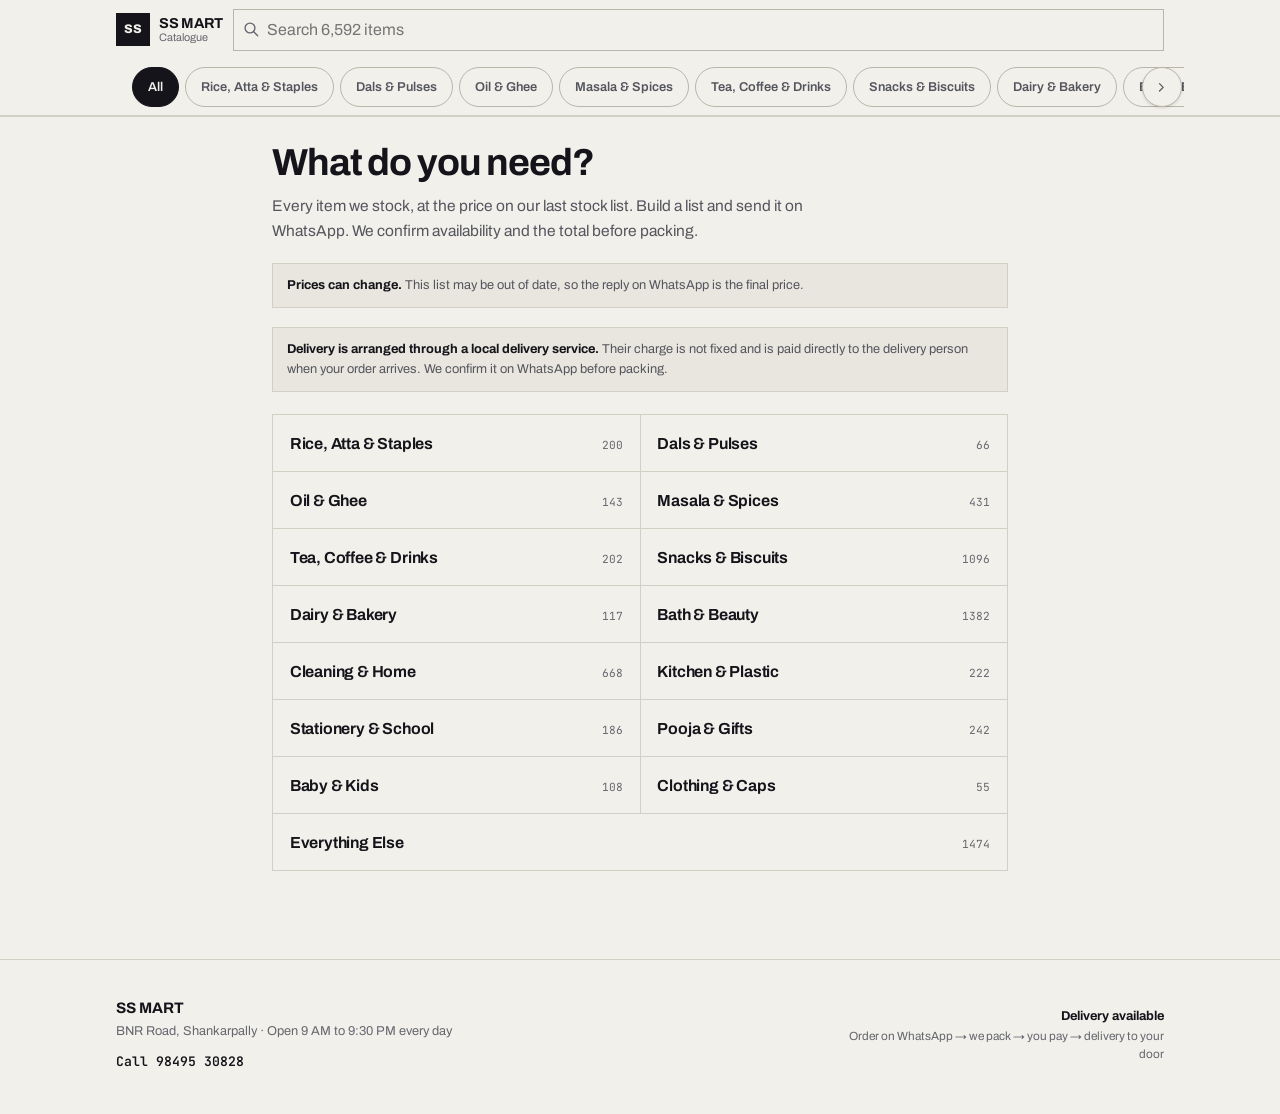
==== commit f3bbfe98: "Update catalogue 2026-11-03" ====
--- a/catalogue.html
+++ b/catalogue.html
@@ -338,6 +338,18 @@
   font-size: 0.68rem;
   font-weight: 500;
   color: var(--ink-3);
+  text-decoration: line-through;
+}
+
+/* Discount highlight: the struck MRP plus an explicit saving amount, so the
+   discount area reads as a deliberate discount and not just a smaller number. */
+.item__save {
+  display: block;
+  font-family: var(--mono);
+  font-size: 0.68rem;
+  font-weight: 600;
+  color: var(--ink-2);
+  margin-top: 0.15rem;
 }
 
 .item__act {
@@ -516,8 +528,14 @@
 }
 
 .order__body {
+  flex: 1 1 auto;
+  min-height: 0;
   overflow: auto;
   padding: 0 1.05rem 1.15rem;
+}
+
+#orderActs {
+  flex: none;
 }
 
 .olines {
@@ -670,6 +688,44 @@
   border-bottom: 1px solid var(--rule);
   background: var(--paper);
   overflow: hidden;
+  position: relative;
+}
+
+/* Mouse affordances: the row scrolls natively and with keyboard arrows, but a
+   mouse user has no visible control for it. These edge buttons sit inside the
+   68rem content column (aligned with .wrap), hide themselves when the edge is
+   reached or the row does not overflow, and keep their own click handling out
+   of the tab delegation so renderCatTabs can swap the tabs freely. */
+.cattabnav {
+  position: absolute;
+  top: 50%;
+  transform: translateY(-50%);
+  z-index: 2;
+  display: grid;
+  place-items: center;
+  width: 2.5rem;
+  height: 2.5rem;
+  padding: 0;
+  border: 1px solid var(--rule-2);
+  border-radius: 999px;
+  background: var(--paper);
+  color: var(--ink-2);
+  cursor: pointer;
+  box-shadow: 0 1px 3px rgb(8 8 12 / 0.12);
+  transition: border-color 0.15s, color 0.15s;
+}
+
+.cattabnav__prev {
+  left: max(0.25rem, calc((100% - 68rem) / 2 + 0.15rem));
+}
+
+.cattabnav__next {
+  right: max(0.25rem, calc((100% - 68rem) / 2 + 0.15rem));
+}
+
+.cattabnav:hover {
+  border-color: var(--ink);
+  color: var(--ink);
 }
 
 .cattabs__row {
@@ -679,6 +735,9 @@
   scrollbar-width: none;
   -ms-overflow-style: none;
   padding-block: 0.5rem;
+  padding-inline: 2.25rem;
+  scroll-snap-type: x proximity;
+  scroll-padding-inline: 3.25rem;
 }
 
 .cattabs__row::-webkit-scrollbar {
@@ -794,7 +853,7 @@
           <input
             id="q"
             type="search"
-            placeholder="Search 6,678 items"
+            placeholder="Search 6,592 items"
             aria-label="Search the catalogue"
             autocomplete="off"
             spellcheck="false"
@@ -809,9 +868,19 @@
         </form>
       </div>
       <nav class="cattabs" id="catTabs" aria-label="Categories">
+        <button class="cattabnav cattabnav__prev" id="catPrev" type="button" aria-label="Scroll categories left" hidden>
+          <svg class="i" viewBox="0 0 24 24" aria-hidden="true" focusable="false">
+            <path d="M15 18l-6-6 6-6" />
+          </svg>
+        </button>
         <div class="wrap cattabs__row">
           <button class="cattab is-active" data-cat="" type="button">All</button>
         </div>
+        <button class="cattabnav cattabnav__next" id="catNext" type="button" aria-label="Scroll categories right" hidden>
+          <svg class="i" viewBox="0 0 24 24" aria-hidden="true" focusable="false">
+            <path d="M9 18l6-6-6-6" />
+          </svg>
+        </button>
       </nav>
     </header>
 
@@ -858,9 +927,10 @@
         </button>
       </div>
       <div class="order__body" id="orderBody"></div>
+      <div id="orderActs"></div>
     </dialog>
 
-    <script type="application/json" id="catalogue-data">{"settings":{"whatsapp":"919849530828","note":"","hours":{"opens":"09:00","closes":"21:30"}},"categories":[["rice-atta","Rice, Atta & Staples"],["dal-pulses","Dals & Pulses"],["oil-ghee","Oil & Ghee"],["masala","Masala & Spices"],["drinks","Tea, Coffee & Drinks"],["snacks","Snacks & Biscuits"],["dairy","Dairy & Bakery"],["bath","Bath & Beauty"],["home","Cleaning & Home"],["kitchen","Kitchen & Plastic"],["stationery","Stationery & School"],["pooja","Pooja & Gifts"],["baby","Baby & Kids"],["clothing","Clothing & Caps"],["other","Everything Else"]],"items":[["2245","2In1 Glass Wiper","",50,60,8],["2150","2pcs Set Bottle","",60,99,9],["3","3 Roses","110 g",90,0,4],["4738","3 Roses","250 g",220,225,4],["2","3 Roses","250 g",220,0,4],["6203","3 Roses Elaichi","250 g",230,0,4],["138","3 Roses Natural Care","250 g",235,240,4],["2213","3In1 Peelar","",20,30,14],["6218","3Mango Garam Masala","",40,0,3],["3463","3Mango Samber Powder","100 g",60,70,3],["1993","3Roses","100 g",95,0,4],["4381","3Roses","100 g",90,0,4],["3015","3Roses","250 g",230,0,4],["1258","3Star Elachi Tea Powder","250 g",135,140,4],["1510","3Star Elaichi Tea Powder","100 g",70,79,4],["830","5 Star","₹10",10,0,5],["823","5 Star","₹5",5,0,5],["2547","501 Coconut Powder","1 kg",300,0,3],["5543","5Ive Star Loban","₹15",15,0,11],["5882","5Star","₹10",10,0,5],["4018","5Star","₹10",10,0,5],["4706","5Star","₹20",20,0,5],["4016","5Star","₹5",5,0,5],["5703","5Star Loban","50 g",30,0,5],["3635","777 Groundnut Oil","1 L",160,236,2],["101070","777 Gulab Jamun","",70,140,14],["101069","777 Papad","90 g",25,30,5],["1791","777 Red Chilli Powder","₹12",10,12,3],["475","777 Sambar Masala","",70,72,3],["101068","777 Sambar Tin","",75,78,3],["1965","999 Apple Green Colour","",5,890908.1,14],["1967","999 Kesar Yellow Colour","",5,8,14],["3437","999 Kesari Yellow","",5,12,14],["1966","999 Lemon Yellow Colour","",5,8,14],["1964","999 Orange Red Colour","",5,8,14],["5547","999 Singapore Loban/P","50 g",35,0,11],["3209","A To Z Cleaner","₹450",300,450,8],["3480","A.b Gold Mota Poha kg","",80,85,0],["3459","A.s.brand Oil","1 L",440,479,2],["3535","A/g Bottle 3pc Set","",160,250,9],["3832","A4 Colour Paper","₹5",2,5,14],["3045","A4 Size B2B Copier","",350,360,14],["3453","Aachi Biryani Masala","₹20",20,0,3],["1482","Aachi Chicken Masala","30 g",20,0,3],["3454","Aachi Chicken Masala","50 g",45,47,3],["1789","Aachi Chilli Powder","100 g",40,64,3],["3457","Aachi Garam Masala","50 g",40,43,3],["1490","Aachi Meat Masala","30 g",20,0,3],["2571","Aachi Meat Masala","₹20",20,0,3],["5434","Aachi Mixed Fruit Jam","₹25",25,0,14],["3455","Aachi Mutton Masala","50 g",45,47,3],["1423","Aachi Royal Gulab Jamun","175 g",72,145,14],["3456","Aachi Sambar Powder","50 g",40,41,3],["2780","Aachi Turmeric Powder","50 g",20,21,3],["1769","Aadaab  Basmati Rice kg","",140,200,0],["3451","Aadab Basmati Rice","30 kg",3400,4600,0],["1558","Aadisha Jaggery Powder","500 ml",70,80,3],["4414","Aai Mata Mixture","500 g",100,130,5],["6242","Aai Matha Maharani Mixture","",120,140,5],["6243","Aai Matha Sp Kaka Mixture","",120,140,5],["3217","Aashirvaad Badam Milk","₹30",30,0,5],["297","Aashirvaad Bansi Rawa","1 kg",70,80,0],["3318","Aashirvaad Bansi Rawa","500 g",35,41,0],["3747","Aashirvaad Besan","200 g",35,36,0],["1318","Aashirvaad Besan","500 g",75,90,0],["3718","Aashirvaad Butter Milk","₹20",20,0,6],["1775","Aashirvaad Chilli Powder","100 g",60,70,3],["1316","Aashirvaad Chilli Powder","200 g",115,130,3],["2578","Aashirvaad Chilli Powder","500 g",180,250,3],["1148","Aashirvaad Chilli Powder","500 g",280,350,3],["4540","Aashirvaad Chilli/P","50 g",25,0,3],["311","Aashirvaad Coriander Powder","100 g",40,46,3],["136","Aashirvaad Coriander Powder","200 g",70,92,3],["330","Aashirvaad Coriander Powder","500 g",150,230,3],["3748","Aashirvaad Coriander Powder","50 g",20,23,3],["968","Aashirvaad Cow Ghee","100 ml",95,100,2],["969","Aashirvaad Cow Ghee","200 ml",180,182,2],["2869","Aashirvaad Cow Ghee","50 ml",50,55,2],["307","Aashirvaad Crystal Salt","1 kg",20,22,3],["308","Aashirvaad Himalayan Pink Salt","1 kg",115,120,3],["289","Aashirvaad Iodized Salt","1 kg",30,32,3],["1036","Aashirvaad Masala Karam","200 g",100,150,3],["1317","Aashirvaad Masala Karam","50 g",27,0,3],["296","Aashirvaad Multi-Grain Atta","5 kg",360,406,0],["295","Aashirvaad Mutli-Grain Atta","1 kg",80,85,0],["293","Aashirvaad Select Atta","1 kg",75,83,0],["294","Aashirvaad Select Atta","5 kg",350,374,0],["1642","Aashirvaad Shudh Chaki Atta","5 kg",275,277,0],["2430","Aashirvaad Suji Rava","500 g",40,44,0],["298","Aashirvaad Suji Rawa","1 kg",70,86,0],["2651","Aashirvaad Superior Atta","10 kg",580,638,0],["1080","Aashirvaad Turmeric Powder","100 g",35,40,3],["135","Aashirvaad Turmeric Powder","200 g",65,80,3],["1149","Aashirvaad Turmeric Powder","500 g",160,200,3],["4390","Aashirvaad Turmeric Powder","50 g",20,0,3],["4922","Aashirvaad Vermicelli","150 g",20,0,0],["3621","Aashirvaad Vermicelli","250 g",30,0,0],["1342","Aashirvaad Vermicelli","400 g",48,0,0],["2429","Aashirvaad Vermicelli","400 g",45,49,0],["4549","Aashirvaad Vermicelli","500 g",45,49,0],["1343","Aashirvaad Vermicelli","850 g",70,75,0],["2123","Aashirvaad Vermicelli kg","",85,89,0],["1710","Aashirvaad W/W Atta","10 kg",600,654,0],["3538","Aashirvaad W/W Atta","1 kg",65,74,0],["1709","Aashirvaad W/W Atta","5 kg",320,358,0],["290","Aashirvaad Ww Atta","10 kg",580,644,0],["292","Aashirvaad Ww Atta","1 kg",70,75,0],["5923","Aashirvaad Ww Atta","2 kg",99,0,0],["291","Aashirvaad Ww Atta","5 kg",320,358,0],["2650","Aashirvaad Ww Atta 5+1kg","",320,365,0],["A00148","Aavalu","100 g",20,25,3],["A00151","Aavalu(Big)","1 kg",120,130,3],["A00149","Aavalu(Big)","250 g",30,45,3],["A00150","Aavalu(Big)","500 g",60,65,3],["A00147","Aavalu(Big)","50 g",10,15,3],["A00146","Aavalu(Big)Bulk","",130,160,3],["3449","Aavalu(Small)","250 g",30,50,3],["3448","Aavalu(Small)","500 g",60,100,3],["3438","Aavalu(Small)Bulk","",130,140,3],["3450","Aavalu(Small)kg","",120,160,3],["5010","Aavalu(White)","100 g",40,60,3],["5011","Aavalu(White)","250 g",80,100,3],["5009","Aavalu(White)","50 g",20,35,3],["6035","Abida Basmati kg","",130,200,0],["5796","Abjosh Munaka","250 g",200,300,14],["5583","Act-Ii Butter Blast","₹20",20,0,6],["2532","Act-Ii Butter&pepper","₹35",35,0,6],["3596","Act-Ii Chilli Surprise","₹10",10,0,3],["2531","Act-Ii Classic Salted","₹10",10,0,14],["3597","Act-Ii Classic Salted","₹20",20,0,14],["4221","Act-Ii Classic Salted","₹30",30,0,14],["2742","Act-Ii Classic Salted","₹60",60,0,14],["2743","Act-Ii Golden Sizzle","₹10",10,0,14],["3598","Act-Ii Golden Sizzle","₹20",20,0,14],["4212","Act-Ii Golden Sizzle","₹30",30,0,14],["2741","Act-Ii Golden Sizzle","₹60",60,0,14],["3383","Act-Ii Magic Butter","₹10",10,0,6],["5587","Act-Ii Popcorn Kernels","200 g",50,0,14],["4525","Act-Ii Southern Spice","₹35",35,0,3],["5461","Act-Ii Tandoori Tadka","₹32",32,0,14],["3372","Act-Ii Xtreme Butter","₹35",35,0,6],["2399","Active Wheel 2In1","1 kg",80,84,8],["5426","Active Wheel 2In1","₹10",10,0,8],["3485","Active Wheel C&f","2 kg",140,144,8],["2530","Active Wheel Lmn&jas Surf","500 g",40,43,8],["1559","Adisha Jaggery Candy Cubs","500 g",80,110,5],["2681","Adore Bresh","₹20",20,0,14],["2682","Adore Bresh","₹30",30,0,14],["1257","Adore Hard Tooth Bresh","₹22",20,22,7],["1254","Adore Junior Tooth Bresh","₹20",20,0,7],["1256","Adore Medium Tooth Bresh","₹22",20,22,7],["1255","Adore Soft Tooth Bresh","₹22",20,22,7],["5564","Adore Tounge Cleaner","₹35",35,0,8],["3528","Adventure Bottle 3pc Set","",150,189,9],["2500","Aer Berry Rush","₹65",65,70,8],["2777","Aer Fresh Rose Blossom","10 g",65,0,8],["321","Aer Jf Bathroom Fragrance","10 g",65,70,8],["2776","Aer Lavender Bloom","10 g",65,0,8],["323","Aer Lb Bathroom Fragrance","10 g",65,70,8],["1081","Aer Lb Mini","6 g",30,0,8],["1489","Aer Lemon Mini Packet","₹30",30,0,8],["3936","Aer Ltd Fragrance","10 g",65,70,8],["2778","Aer Ltd Power Pocket","10 g",65,0,8],["1575","Aer Matic Combi Csb","225 ml",600,625,8],["1576","Aer Matic Combi Pcp","225 ml",600,625,8],["3213","Aer Rose Fresh","₹65",65,70,8],["322","Aer Sb Bathroom Fragrance","10 g",65,70,8],["2775","Aer Sea Breeze","10 g",65,0,8],["4721","Aer Spray C/A","₹99",95,99,8],["5254","Aer Spray C/B","₹99",95,99,8],["4720","Aer Spray F/F","₹99",95,99,8],["4722","Aer Spray J/D","₹99",95,99,8],["4724","Aer Spray l/B","₹99",95,99,8],["4723","Aer Spray Musk","₹99",95,99,8],["4902","Aer Spray Rose Blossom","₹99",95,99,8],["5255","Aer Spray S/B","₹99",95,99,8],["1574","Aer Twish Freshlush Grn","45 g",400,425,8],["1573","Aer Twist Brgt Tangy Del","45 ml",400,425,8],["1572","Aer Twist Cool Surfblue","45 g",400,425,8],["5625","Air Karpure C/C C/P","60 g",190,199,11],["4028","Air Karpure l/F C/P","60 g",190,199,11],["4027","Air Karpure N/F C/P","60 g",190,199,11],["5626","Air Karpure O/C C/P","60 g",190,199,11],["1044","Ajay Flexo Jr","",11,0,14],["470","Ajay Hard Brush","",20,0,7],["2521","Ajay Junior Soft","₹20",20,0,14],["469","Ajay Medium Brush","",18,0,7],["1043","Ajay Sensitive","",35,36,14],["2167","Alfa Container 3pcs Set","",60,80,9],["3963","Alfa Container(Squre)3*1","",70,90,9],["3960","Alfa Containers 3*1","",60,84,9],["3959","Alfa Containers 4*1","",60,84,9],["3958","Alfa Containers 5*1","",70,90,9],["3962","Alfa Containers(Squre)4*1","",60,84,9],["3961","Alfa Containers(Squre)5*1","",60,84,9],["3990","Alfa Tea","100 g",40,60,4],["3304","Alfa Tea","50 g",20,30,4],["1084","All Out Coils","",42,0,8],["1085","All Out Coils","₹95",95,0,8],["1083","All Out Fc","₹10",10,0,8],["86","All Out Refill","45 ml",90,0,8],["87","All Out Twin Pack","",155,0,8],["4226","All Out Ultra","₹465",450,465,8],["3421","All Out Ultra Floral","45 ml",85,0,8],["3239","All Out Ultra Floral","90 ml",150,155,8],["38","All Out Ultra Liquid","",185,190,8],["4225","All Out Ultra/F","₹190",185,190,8],["704","Allout Ultra M+R","",110,0,8],["6216","Allwin Choco Heart","",120,125,5],["6215","Allwin Milky Hearts","",120,125,14],["5636","Alpenliebe C/S","₹10",10,0,14],["5637","Alpenliebe C/T","₹10",10,0,14],["5999","Alpenliebe Eclairs","₹100",100,0,14],["5883","Alpenliebe Eclairs Pop","",5,0,14],["828","Alpenliebe Lollypop","₹5",5,0,14],["5677","Alpenliebe S/B l/P","₹5",5,0,14],["2084","Altha Parani","",20,25,14],["5490","Alu Khadi","1 kg",180,250,14],["5492","Alu Khadi","250 g",50,100,14],["5491","Alu Khadi","500 g",90,130,14],["1755","Alu Peelar","₹25",20,25,14],["5711","Alu Peeler S/S","",50,70,9],["A00136","Alubukara","100 g",60,80,14],["770","Ambe Poojaoil 1Lt","",180,240,14],["3531","Ambica Bottle 3pc Set","",140,250,9],["3523","Ambica Bottle 6pc Set","",180,349,9],["4770","Ambica Dhanvantari Sticks","₹55",50,55,14],["365","Ambica Dhoop Sticks Pack","",19,0,11],["362","Ambica Durbar Bathi","100 g",70,0,11],["4989","Ambica Durbar Bathi","145 g",80,85,11],["363","Ambica Durbar Bathi","210 g",125,130,11],["4990","Ambica Nitya Pooja 3In1","90 g",60,0,11],["4717","Ambica Pooja Oil","200 ml",50,65,11],["1683","Ambica Pooja Oil","400 ml",90,122,11],["5117","Ambica Pooja Oil","800 g",210,250,11],["1669","Ambica Pooja Oil","900 ml",200,240,11],["3533","Ambica Steel Bottle 3pc Set","",150,249,9],["6151","Ambika All Days","",130,150,14],["6150","Ambika Raghu Veer Agarbathi","",130,150,11],["4449","Ambika Rice Papad","500 g",90,100,5],["6191","Ambuja Flora 225g Sticks","",150,160,14],["1776","Amogaa Coriander Powder","500 g",120,160,3],["2287","Amore Cc","₹5",5,0,14],["2288","Amore CD","₹5",5,0,14],["2284","Amore Cheesy Crunch","₹9",10,0,14],["3581","Amore Choco Delight","₹9",10,0,5],["2285","Amore Orange Twist","₹9",10,0,14],["2286","Amore S/Punch","₹9",10,0,14],["5029","Amrutanjan Pain Balm","₹15",15,0,7],["5028","Amrutanjan Pain Balm","₹45",45,0,7],["5030","Amrutanjan Roll-On","₹20",20,0,14],["6219","Amtuta Familyelaichi Tea","",115,0,4],["2707","Amul Spray","500 g",230,235,14],["1111","Amulya","500 g",250,255,14],["664","Amulya Dairy Whitener","₹10",10,0,14],["1400","Amulya Dairy Whitener","200 g",104,0,14],["2517","Anasa Puvvu","100 g",100,120,14],["A00114","Anasapuvvu","10 g",15,20,14],["A00116","Anasapuvvu","20 g",30,35,14],["A00115","Anasapuvvu","50 g",50,60,14],["A00113","Anasapuvvu Bulk","",700,800,14],["541","Andhra Mixture","150 g",42.5,85,5],["A00281","Andru Korralu","1 kg",220,240,0],["A00280","Andru Korralu","500 g",110,120,0],["A00279","Andru Korralu Bulk","",220,240,0],["A00055","Anjur","1 kg",1200,1300,14],["A00053","Anjur","250 g",350,0,14],["A00054","Anjur","500 g",600,650,14],["A00051","Anjur","50 g",60,70,14],["4598","Annapurna Appalam","100 g",30,34,14],["631","Annapurna Appalam","100 g",30,35,14],["2574","Apal Dry Fruit Mix 400g","",160,220,5],["3864","Apis Royal Zahidi","500 g",125,250,14],["A00362","Apis Rz Dates","250 g",72,145,5],["2219","Apple Cutter","",30,45,9],["2237","Apple Shaped Peeler","",20,25,9],["4335","Apsara Brush Set","",50,0,10],["2597","Apsara Colour Pencils","₹30",30,0,10],["1831","Apsara Crayons 10Shades","",10,0,10],["4993","Apsara Disnep Frozen D/P","₹100",100,0,10],["4994","Apsara Disnep Princess D/P","₹100",100,0,10],["2588","Apsara Eraser","₹5",5,0,10],["4995","Apsara Marvel Avengers D/P","₹100",100,0,10],["1808","Apsara Mat Magic","₹70",65,70,10],["4996","Apsara Mickey Mouse D/P","₹100",100,0,10],["1809","Apsara Platinum Pencil","",55,58,10],["4320","Apsara Pop Star/P","₹60",55,60,10],["5910","Apurupa Papad","100 g",30,40,5],["2902","Ar Gold Hmt Rice","25 kg",1200,1699,0],["364","Archana Sandal","250 g",150,160,11],["1430","Ariel Complete+ 500g","",95,99,8],["1918","Ariel Complete+ kg+500g Free","",335,342,8],["1288","Ariel F/l","3.2 L",650,729,8],["2786","Ariel F/l Liquid","4 L",800,855,8],["6162","Ariel Fl","2 L",429,0,8],["1919","Ariel Liquid T/l","1 L",225,229,8],["46","Ariel Matic 2Lt","",450,489,8],["48","Ariel Matic 6kg Frontload","",1425,1525,8],["3272","Ariel Matic F/l","1 L",190,199,8],["2306","Ariel Matic Liquid F/l","1 L",205,209,8],["49","Ariel Matic Liquid Front Load1Lt","",250,255,8],["2307","Ariel Matic Liquid T/l","1 L",170,173,8],["3273","Ariel Matic T/l","1 L",175,179,8],["5429","Ariel P/W","1 kg",155,158,8],["5136","Ariel Power Gel F/l","1 kg",205,209,8],["5430","Ariel Surf","500 g",79,0,8],["6161","Ariel Tl","2 L",349,365,8],["47","Ariel Top Load Liquid 4Lt","",790,809,8],["A00272","Arikalu","1 kg",120,130,14],["A00271","Arikalu","500 g",60,65,14],["A00270","Arikalu Bulk","",120,130,14],["1688","Ashoka Papad","100 g",30,36,5],["673","Ashoka Talcum","35 g",60,0,14],["675","Ashoka Talcum","70 g",85,0,14],["1348","Ashoka-T Sandal Powder","140 g",125,0,3],["5013","Ashtagadha Chandan Tika","125 g",50,60,11],["6065","Ashtagadha Chandan Tika","250 g",80,100,11],["1798","Ashtagandha","60 g",35,45,11],["1930","Ashtagandha Chandan","₹30",20,25,11],["5709","Ashtagandha Chandan Tika","60 g",45,60,11],["2613","Ashtagandha Paste 50g(Srr)","",50,60,11],["2612","Ashtagandha(Srr)","30 g",25,0,11],["3259","Asoka-T Bb Talc","40 g",60,0,7],["1908","Asoka-T Sandalwood Soap","₹42",42,0,7],["2039","Assort Gas Lighter","",90,199,8],["2044","Assort Gas/Lighter","",100,199,8],["4083","Astha Laxmi D/S","₹20",20,0,14],["5433","Aswini Hair Oil","400 ml",385,390,7],["3725","Aswini Hair Oil","40 ml",40,42,7],["2426","Aswini Hiran Pain Oil","80 ml",180,190,2],["493","Aswini Oil","180 ml",190,196,2],["494","Aswini Oil","350 ml",390,397,2],["492","Aswini Oil","90 ml",100,102,2],["572","Aswini Subhra","200 g",35,37,14],["573","Aswini Subhra","450 g",75,79,14],["5877","Athisaya Dhoop","",75,76,11],["1962","Attar Full","3 ml",20,25,14],["4235","Aubo Tooth Brush","",50,70,7],["2140","Aura Steel Bottle","",200,350,9],["1848","Aurora Files","",20,0,10],["1849","Aurora Files Pink","",20,0,10],["2086","Avlon W/F Kukkum","",20,25,14],["A00284","Avushalu","250 g",40,0,14],["A00283","Avushalu","500 g",60,65,14],["A00282","Avushalu Bulk","",120,160,14],["1537","Axe Mini Ticket Deo","10 ml",30,35,7],["6304","Axo Stainless Steel Scrubber","",15,25,8],["5309","Ayush Jaggery Powder","500 g",55,60,3],["932","B Darshan Jumbo Cones","",30,0,11],["3275","B Natural Guava","1 L",135,140,14],["5297","B Natural Guava","₹10",10,0,14],["2873","B Natural Mango","₹10",10,0,14],["2874","B Natural Mixed Fruit","₹10",10,0,14],["1974","B/H Agarbathi","100 g",60,0,11],["1975","B/H Agarbathi","175 g",95,100,11],["4397","Babaji Amchoor Powder","50 g",55,60,3],["3281","Babaji Bhojwar Masala","50 g",40,0,3],["2783","Babaji Bhojwar Masala","₹10",10,0,3],["3282","Babaji Black Pepper","50 g",70,100,3],["2606","Babaji Black Pepper","₹10",10,0,3],["5946","Babaji Chat Masala","50 g",48,0,3],["3539","Babaji Chat Masala","50 g",45,48,3],["2893","Babaji Chicken Masala","50 g",45,48,3],["2603","Babaji Chicken Masala","₹10",10,0,3],["3413","Babaji Dhaniya Powder","500 g",120,160,3],["1283","Babaji Dry Ginger Powder","50 g",60,0,3],["1787","Babaji Fish Masala","",46,0,3],["1487","Babaji Fish Masala","50 g",45,46,3],["1474","Babaji Fish Masala","₹10",10,0,3],["3595","Babaji Garam Masala","50 g",45,46,3],["1483","Babaji H/C Biryani Masala","50 g",80,84,3],["4674","Babaji H/M B/M","50 g",80,84,14],["3134","Babaji Hyd B/M","50 g",81,0,14],["1475","Babaji Hyd Biryani Masala","₹10",10,0,3],["1444","Babaji Hyd Biryani/Pulav Masala","50 g",80,81,3],["2602","Babaji Hyd Chicken B/M","50 g",80,84,14],["2781","Babaji Jaljeera","₹10",10,0,14],["1280","Babaji Jaljeera Powder","15 g",10,0,3],["2607","Babaji Jeera Powder","50 g",50,70,3],["4103","Babaji Kashmiri Lal M/P","50 g",65,70,14],["2892","Babaji M/M Masala","50 g",45,48,3],["5945","Babaji Meat Masala","50 g",48,0,3],["1473","Babaji Meat Masala","₹10",10,0,3],["1279","Babaji Noodals/Fried Rice Masala","50 g",45,46,3],["1282","Babaji Noodles/Fried Masala","10 g",10,0,5],["4396","Babaji Paneer Masala","50 g",45,49,6],["2604","Babaji Paneer Masala","₹10",10,0,6],["3699","Babaji Pani Puri Masala","50 g",45,46,3],["2782","Babaji Panipuri Masala","₹10",10,0,3],["1281","Babaji Pasta Masala","15 g",10,0,5],["3592","Babaji Pasta Masala","50 g",45,46,5],["4591","Babaji Pav Bhaji/M","50 g",46,0,14],["1479","Babaji Punjabi/Chana Masala","50 g",45,48,3],["4482","Babaji Sambar Masala","100 g",65,70,3],["4590","Babaji Sambhar Masala","50 g",44,0,3],["2605","Babaji Tandoori C/M","50 g",48,0,14],["3594","Babaji Veg/Sabji Masala","50 g",44,0,3],["5762","Babt Toys Butterfly","",50,79,12],["5744","Baby Bell Toy Small","",25,49,12],["5742","Baby Bell Toys","",40,79,12],["5743","Baby Flower Toys","",40,89,12],["5740","Baby Funny Little Toy","",100,139,12],["5741","Baby Rt Toys 2In1","",80,149,12],["4049","Baby Saffron 50Mg","",25,0,12],["4229","Baby Tooth Brush Camera","",50,70,12],["3572","Baby Tooth Brush Car","",40,60,12],["4786","Baby Tooth Brush Dapli","",50,70,12],["4787","Baby Tooth Brush Doll","",50,70,12],["4788","Baby Tooth Brush Guitar","",50,70,12],["3573","Baby Tooth Brush Hammer","",35,50,12],["4789","Baby Tooth Brush Mobile","",50,70,12],["4230","Baby Tooth Brush Watch","",35,50,12],["4228","Baby Tooth/B Spiderman","",35,50,12],["A00020","Badam","100 g",120,160,5],["A00023","Badam","1 kg",1200,1500,5],["4693","Badam","200 g",240,280,5],["A00021","Badam","250 g",325,350,5],["A00022","Badam","500 g",600,750,5],["A00019","Badam","50 g",60,80,5],["506","Badam Halwa","200 g",50,0,5],["5738","Badminton Racket 501","",400,599,14],["5749","Badminton Racket With Cock","",180,259,14],["3991","Badshah C/M","₹10",10,0,14],["939","Badshah Chaat Masala","",44,0,3],["1481","Badshah Chhole Masala","50 g",44,0,3],["934","Badshah Chicken Masala","50 g",45,48,3],["3992","Badshah M/M","₹10",10,0,14],["935","Badshah Mutton Masala","50 g",45,49,3],["3995","Badshah P/M","₹10",10,0,14],["1480","Badshah Paneer Masala","50 g",50,51,6],["937","Badshah Rajwadi Garam","50 g",50,52,3],["942","Badshah Sabji Masala","50 g",38,0,3],["5761","Bahubali Set","",200,299,14],["3141","Bailley Water","500 ml",10,0,4],["498","Bajaj Almond Oil","190 ml",185,0,2],["877","Bajaj Almond Oil","285 ml",260,265,2],["496","Bajaj Almond Oil","45 ml",40,42,2],["499","Bajaj Almond Oil","475 ml",390,400,2],["497","Bajaj Almond Oil","95 ml",85,0,2],["1687","Bajrang Papad","500 g",80,0,5],["429","Balaji Gold Agarbathi","80 g",60,65,11],["433","Balaji Leader","₹65",60,65,14],["463","Balian Pasta Elbow","1 kg",80,100,5],["464","Balian Pasta Spring","1 kg",80,100,5],["3971","Ball Big","",40,60,14],["5755","Ball Big(Sponge)","",100,159,14],["3970","Ball Medium","",30,50,14],["5166","Ball Moon","",50,70,14],["4811","Ball Printed Big","",60,80,14],["6117","Ball Printed Jumbo","",70,100,14],["3075","Ball Printed Small","",30,50,14],["2244","Ball Pump Plastic","",60,75,9],["5757","Ball Roller Big","",200,249,14],["5756","Ball Roller Small","",150,199,14],["764","Balloons","",50,55,14],["3477","Bambino Chekodi","₹10",10,0,5],["3474","Bambino Garlic Mixture","₹20",20,0,5],["1382","Bambino Gulab Jamun Mix 160g","",72,145,14],["3471","Bambino Khara Boondi","450 g",110,149,5],["3478","Bambino Masala Papdi","₹20",20,0,5],["3472","Bambino Moong Dal","₹10",20,0,1],["459","Bambino Pasta Elbow","400 g",56,0,5],["460","Bambino Pasta Elbow","800 g",110,112,5],["461","Bambino Pasta Spring","400 g",56,0,5],["462","Bambino Pasta Spring","850 g",110,0,5],["1428","Bambino Roasted Vermicelli","450 g",90,0,0],["450","Bambino Roasted Vermicelli","500 g",72,0,0],["451","Bambino Roasted Vermicelli","650 g",110,0,0],["452","Bambino Roasted Vermicelli","800 g",115,118,0],["3475","Bambino Salted Peanuts","₹10",10,0,5],["3580","Bambino Soan Papdi","850 g",230,250,5],["3473","Bambino Spicy Mixture","120 g",80,0,5],["3476","Bambino Tasty Nuts","₹10",10,0,5],["449","Bambino Vermicelli","1.4 kg",130,140,0],["448","Bambino Vermicelli","1 kg",90,99,0],["453","Bambino Vermicelli","250 g",30,0,0],["5391","Bambino Vermicelli","400 g",40,0,0],["447","Bambino Vermicelli","500 g",55,0,0],["3046","Bambino Vermicelli","₹10",10,0,0],["5879","Bangaram Ambica","",65,72,14],["3180","Banjara' Black Henna","₹25",25,0,7],["4218","Banjara's Aloevera F/W 1+1","",135,140,7],["4220","Banjara's Aloevera M/g","100 g",95,100,7],["5793","Banjara's Black Henna H/C","",30,0,7],["5192","Banjara's Gold Facial Kit","",240,250,7],["3181","Banjara's H+H Henna","₹25",25,0,7],["5191","Banjara's M/M Orange","100 g",60,0,7],["5190","Banjara's M/M Papaya","100 g",60,0,7],["5189","Banjara's M/M Sandal","100 g",60,0,7],["5188","Banjara's Multani Mitti","100 g",50,0,7],["5187","Banjara's Natural Henna","₹30",30,0,7],["4215","Banjara's Orange F/W 1+1","",145,150,7],["4216","Banjara's Papaya F/W 1+1","",145,150,7],["5193","Banjara's Papaya Facial Kit","",215,225,7],["5194","Banjara's Pearl Facial Kit","",215,225,7],["4217","Banjara's Pomegranate F/W 1+1","",145,150,7],["4214","Banjara's Rose W/g","100 g",85,90,7],["3603","Banjara's Rose Water","120 ml",50,52,4],["4886","Banjara's Rose Water","250 ml",80,85,4],["4885","Banjara's Rose Water","500 ml",120,125,4],["3602","Banjara's Rose Water","60 ml",30,0,4],["4219","Banjara's Sandal F/W 1+1","",145,150,7],["3186","Banjara's Sunscreen","50 g",190,199,7],["2095","Bansuri Champa","",135,0,14],["5597","Bansuri Lavender/A","₹135",130,135,14],["5595","Bansuri My3 Agarbathi","₹125",120,125,11],["5594","Bansuri Pineapple Agarbathi","₹60",55,60,11],["1631","Bansuri Sambrani Cup","₹72",70,72,11],["5596","Bansuri Sweet Fruity F/B","₹135",130,135,5],["5593","Bansuri Sweet Fruity F/B","₹60",55,60,5],["A00293","Barley","1 kg",80,90,14],["1910","Barley","250 g",20,35,14],["A00292","Barley","500 g",40,45,14],["5383","Basingam","₹50",50,100,14],["5785","Basket Big","",100,150,14],["5784","Basket Small","",80,129,14],["A00325","Basmati","1 kg",120,130,0],["A00324","Basmati","500 g",60,65,0],["A00323","Basmati  Bulk","",120,130,0],["3972","Bat Ball","",45,80,14],["755","Bathroom Brush1","",150,170,14],["758","Bathroom Brush2","",80,90,14],["759","Bathroom Brush3","",70,80,14],["2373","Bathroom Cleaner&toliet/C 500+500ml","",170,172,8],["4726","Bats/Samosa","1 kg",100,120,14],["4728","Bats/Samosa","250 g",25,40,14],["4727","Bats/Samosa","500 g",50,80,14],["41","Baygon","200 ml",115,0,14],["A00207","Bellam","1 kg",70,80,0],["2118","Bellam 450gms(Shree Nidhi)","",45,0,0],["2546","Bellam 900gm(Shree Nidhi)","",80,110,0],["2303","Bellam 900gms(Kastoori)","",90,110,0],["1560","Bellam 900gms(Shree Nidhi)","",70,90,0],["A00205","Bellam Bulk","",60,65,0],["4542","Bellam Kohinoor","450 g",35,40,0],["4541","Bellam Kohinoor","950 g",75,80,0],["A00211","Bellam Powder","1 kg",140,150,3],["A00209","Bellam Powder","500 g",70,75,3],["A00208","Bellam Powder Bulk","",140,150,3],["626","Bellam Sq(Pack Of 2)","",35,0,0],["625","Bellam Sq(Pack Of 4)","",60,70,0],["2601","Bellam(Katku)","900 g",70,90,0],["5052","Bellam(Mayur)","950 g",65,80,0],["A00206","Bellam(S/N)","450 g",40,45,0],["2216","Bento Lunch Box","",100,210,10],["4569","Besan Palli","200 g",75,80,5],["2313","Best Choice","750 g",140,176,14],["6022","Best Choice Palm Oil","",135,160,2],["6257","Best Choice Palm Oil 1Lt","",150,205,2],["3236","Best Hmt Rice","25 kg",1250,1899,0],["2171","Beta Container 4pcs Set","",60,80,9],["1289","Bhagya Laxmi Chkki Atta","5 kg",220,275,0],["428","Bharat Vasi","₹55",50,55,14],["1764","Bharat Vasi Agarbathi","200 g",120,125,11],["4874","Bharath Darshan I/S","₹60",55,60,11],["1310","Big Bag","",50,60,8],["751","Big Wiper","",60,70,8],["3137","Binaca Tooth Brush","₹25",25,0,7],["1711","Bindas Poha kg","",75,80,0],["96","Bingo #Tag  Hot&spicy","",10,0,5],["111","Bingo #Tag Cream&onion","₹10",10,0,5],["2735","Bingo #Tag Korean","₹30",30,0,5],["109","Bingo #Tags Chips","₹10",10,0,5],["4760","Bingo Butter&garlic","₹10",10,0,5],["5818","Bingo Butter&garlic","₹20",20,0,5],["2434","Bingo C/C Tomato Chips","₹10",10,0,5],["2738","Bingo Cheese Curlz","₹50",50,0,5],["106","Bingo Chilli Charged","₹10",10,0,5],["6108","Bingo Chilli Cheese","₹20",20,0,5],["104","Bingo Cream&onion","",10,0,5],["105","Bingo Cream&onion","₹20",20,0,5],["4979","Bingo Cream&onion","₹20",20,0,5],["1695","Bingo Cream&onion Chip","₹20",20,0,5],["2293","Bingo Hashtags C&o","₹30",30,0,5],["2292","Bingo Hashtags S/M","₹30",30,0,5],["137","Bingo Himalaya Pink","₹10",10,0,5],["6264","Bingo Hns Korean","₹20",20,0,5],["99","Bingo Hns Korean","₹20",20,0,5],["1691","Bingo Hns Korean Chips","₹10",10,0,5],["1234","Bingo Indian Spice Chips","₹20",20,0,5],["5243","Bingo Killin C&o","₹10",10,0,5],["110","Bingo Korean H&s","₹20",20,0,5],["95","Bingo Korean H&s","₹10",10,0,5],["3294","Bingo Korean H&s","₹50",50,0,5],["4588","Bingo Korean Hot/C","₹10",10,0,5],["2579","Bingo Korean Hot&spicy","₹50",50,0,5],["2822","Bingo Korean Nachos","₹10",10,0,5],["4634","Bingo M/M","₹10",10,0,5],["2580","Bingo Mad Angles A/M","₹20",20,0,5],["3622","Bingo Mad Angles M/M","₹10",10,0,5],["2736","Bingo Mad Angles M/M","₹20",20,0,5],["3555","Bingo Mad Angles M/P","₹20",20,0,5],["5438","Bingo Mad Angles P/P","₹10",10,0,5],["2800","Bingo Mad Angles P/P","₹20",20,0,5],["2581","Bingo Mad Angles P/P","₹50",50,0,5],["5513","Bingo Mad Angles Pizza","₹10",10,0,5],["3554","Bingo Mad Angles Pizza","₹20",20,0,5],["5641","Bingo Mad Angles R/A","₹10",10,0,5],["5670","Bingo Mad Angles R/A","₹20",20,0,5],["2582","Bingo Mad Angles T/M","₹20",20,0,5],["92","Bingo Mad Angles Tomato","₹10",10,0,5],["91","Bingo Madangles Achaari","",10,0,5],["97","Bingo Masala Chips","₹10",10,0,5],["2433","Bingo Masala Chips","₹10",10,0,5],["2737","Bingo Masala Curlz","₹50",50,0,5],["4856","Bingo Masala Massacre","₹20",20,0,5],["103","Bingo Nachos C/l","₹20",20,0,5],["100","Bingo Nachos Cheese","₹10",10,0,5],["102","Bingo Nachos Cheesee","",20,0,5],["101","Bingo Nachos Chilli","₹10",10,0,5],["2739","Bingo Nachos Korean","₹20",20,0,5],["878","Bingo Nachos Rs50 Cheese","",50,0,5],["2295","Bingo O/S Chilli Charged","₹30",30,0,5],["2294","Bingo O/S Cream&onion","₹30",30,0,5],["107","Bingo Original C/S","₹10",10,0,5],["108","Bingo Original C/S","₹20",20,0,5],["1696","Bingo Os C&o","₹10",10,0,5],["1694","Bingo Os H/P Chips","₹20",20,0,5],["880","Bingo Os Rs10 Salt","",10,0,5],["881","Bingo Os Rs20 Salt","",20,0,5],["879","Bingo Os Rs50 Chilli","",50,0,5],["1232","Bingo Os Salt Sprinkled","₹50",50,0,5],["3916","Bingo Popped I&s","₹10",10,0,5],["3917","Bingo Popped S&h","₹10",10,0,5],["3915","Bingo Popped S&p","₹20",10,0,5],["6265","Bingo Salt Chips","₹10",10,0,5],["1233","Bingo Salt'n'pepper Chips","₹20",20,0,5],["4759","Bingo Slayin'n Salt","₹10",10,0,5],["1235","Bingo Sour Cream&herbs","₹20",20,0,5],["4543","Bingo T/M Cocktail Mix","₹10",10,0,5],["4303","Bingo T/M Moong Dal","₹10",10,0,5],["2876","Bingo Tedhe Medhe","₹10",10,0,5],["2296","Bingo Tedhe Medhe","₹20",20,0,5],["4635","Bingo Tedhe Medhe A/B","₹10",10,0,5],["5437","Bingo Tedhe Medhe C/T","₹10",10,0,5],["93","Bingo Tedhe Medhe Chatpata","",10,0,5],["5160","Bingo Tedhe Medhe M/T","₹10",10,0,5],["94","Bingo Tedhe Medhe Masala","",10,0,5],["6107","Bingo Tedhe Medhe Mmt","₹20",20,0,5],["3406","Bingo Tedhe Medhe X/T","₹10",10,0,5],["6148","Bingo Tedhe Medhe Xt","₹20",20,0,5],["4633","Bingo Thrilling Tomato","₹10",10,0,5],["5919","Bingo Tm Xtkha","₹10",10,0,5],["6001","Bingo Tomato","₹10",10,0,5],["2432","Bingo Tomato","₹10",10,0,5],["5027","Bingo Tomato","₹20",20,0,5],["4302","Bingo Tomato","₹5",5,0,5],["98","Bingo Tomato Chips","",10,0,5],["1692","Bingo Tomato Chips","₹10",10,0,5],["1693","Bingo Tomato Chips","₹20",20,0,5],["5768","Binoculars 4*46Mm","",80,129,14],["5769","Binoculars 6*35Mm","",120,169,14],["A00172","Biryani Aaku","50 g",20,25,14],["3726","Biryani Aaku","₹10",10,20,14],["A00171","Biryani Puvvu","50 g",50,70,14],["1561","Bisleri Water","1 L",20,0,4],["1562","Bisley Water","500 ml",10,15,4],["4355","Black Grabage Bag(E/l)","",80,150,8],["2749","Black Henna Aloe Vera","₹25",25,0,7],["2748","Black Henna Aloe Vera Ra10","",10,0,7],["2751","Black Henna Herbal Creme","₹30",30,0,7],["5186","Black Henna Hibiscus","₹10",10,0,7],["2750","Black Henna Shampoo","₹20",20,0,7],["5185","Black Henna+Amla","₹10",10,0,7],["5277","Black Jeera","50 g",40,60,3],["4091","Black Raisins","250 g",180,399,14],["1528","Black Rose Powder","₹12",12,0,3],["4044","Black Salt","500 g",75,80,3],["6232","Bleaching Powder Mayuri","",60,0,3],["2180","Bmw Dust Pan","",30,48,14],["3077","Body Loofah P/H","",120,170,7],["3057","Body Luffa Lovely","",30,32,7],["3058","Body Luffa Luxeriya","",60,108,7],["3316","Body Scrubber 1pcs","",20,35,8],["3841","Book Lables","",15,30,10],["443","Boost","1 kg",600,610,4],["2265","Boost","500 g",210,214,4],["3371","Boost","550 g",235,239,4],["3711","Boost","550 g",295,299,4],["2525","Boost","₹10",10,0,4],["1516","Boost","₹5",5,0,4],["1086","Boost 200gm Jar","",110,0,4],["140","Boost 200gm Pkt","",95,99,4],["141","Boost 500gm Jar","",260,264,4],["6329","Boost 800gm Pkt","",405,0,4],["139","Boost 9gm Sachet","",5,0,4],["3004","Boost Enegry Drink","180 ml",40,0,4],["4517","Boost Proten","400 g",335,339,4],["3315","Boric Acid","400 g",100,150,8],["1439","Boric Powder","100 g",56,0,3],["5023","Boro Plus A/C","40 ml",90,0,14],["652","Boro Plus AC","19 ml",42,0,14],["2442","Boro Plus Body Lotion","40 ml",40,42,7],["2443","Boro Plus Body Lotion","₹10",10,0,7],["1582","Boro Plus Body Lotion 300ml+300ml","",315,320,7],["1581","Boro Plus D/K Body Lotion","100 ml",80,84,7],["2656","Boro Plus Jelly&lotion","₹95",90,95,7],["3246","Boro Plus Powder I/C","50 g",55,0,3],["2143","Bottle 3pcs Set(Rock)","",150,189,9],["2224","Bottle Brush","",30,50,7],["3076","Bottle Brush Medium","",40,65,7],["6146","Bounce Choco Creme","₹10",10,0,5],["1038","Bourn Vita","200 g",125,128,14],["4019","Bourn Vita","500 g",265,270,14],["1037","Bourn Vita","500 g",250,255,14],["2176","Breeze Soap Dish","",40,55,8],["2047","Brezza Gas Lighter","",60,199,8],["2091","Bridal Sindoor","",30,39,14],["6036","Brit 50-50","₹25",25,0,5],["5873","Brit 50-50 CD Sandwich","",50,0,5],["3536","Brit 50-50 Classic","62 g",10,0,5],["6172","Brit 50-50 Classic Ss","₹10",10,0,5],["1102","Brit 50-50 Golmaal","110 g",20,0,5],["9","Brit 50-50 Golmaal","57.5 g",10,0,5],["1892","Brit 50-50 Golmaal","₹10",10,0,5],["1384","Brit 50-50 Golmall","₹9",9,0,5],["3665","Brit 50-50 Maska Chaska","₹30",30,0,5],["4546","Brit 50-50 Maska Chaska","38 g",9,0,5],["11","Brit 50-50 Maska Chaska","40.5 g",10,0,5],["5033","Brit 50-50 Maska Chaska","₹10",10,0,5],["2458","Brit 50-50 Maska Chaska","₹30",30,0,5],["1891","Brit 50-50 S&s","₹10",10,0,5],["2827","Brit 50-50 S&s","₹25",25,0,5],["5118","Brit 50-50 Sweet&salt","₹10",10,0,5],["10","Brit 50-50 Sweet&salty","",10,0,5],["3293","Brit 50-50 Time Pass","₹10",10,0,5],["12","Brit Bourbon","₹10",10,0,5],["2658","Brit Bourbon","₹10",9,0,5],["5921","Brit Bourbon 90g B1g1","",15,30,5],["1612","Brit Bourbon Choco Biscuit","100 g",20,0,5],["1457","Brit Bourbon Choco Biscuit 5*100g","",125,130,5],["5900","Brit Choco Brownie","",20,0,5],["2659","Brit Coconut Biscuit","₹10",10,0,5],["2906","Brit Croissant C/C","₹20",20,0,5],["3176","Brit Croissant M/F","₹20",20,0,5],["2907","Brit Croissant V/C","₹20",20,0,5],["4905","Brit Gd Butter","₹25",25,0,5],["2828","Brit Gd Butter Jeera","₹20",20,0,5],["4906","Brit Gd Cashew","₹10",10,0,5],["4907","Brit Gd Cashew","₹22",22,0,5],["4908","Brit Gd Chocochip","₹30",30,0,5],["2829","Brit Gd Fruit&nut","₹18",18,0,5],["4911","Brit Gd Pista Badam","₹10",10,0,5],["5252","Brit Gd Pista Badam","₹25",25,0,5],["4909","Brit Gd Pista Badam Rs22.50","",22,22.5,5],["5976","Brit Gobble Choco","",15,0,5],["3403","Brit Gobbles B/B Rs13.50","",15,0,5],["5875","Brit Gobbles Butter","",15,0,5],["1386","Brit Gobbles Butter Blast","50 g",15,0,5],["3030","Brit Gobbles C/C","₹15",15,0,5],["1106","Brit Gobbles Choco","50 g",15,0,5],["2904","Brit Gobbles F/C Rs13.50","",15,0,5],["1107","Brit Gobbles Fruit","₹15",15,0,5],["2905","Brit Gobbles M/C Rs13.50","",13.5,0,5],["1385","Brit Gobbles Milky Masti","₹15",15,0,5],["2908","Brit Gobbles O/C Rs13.50","",15,0,5],["1108","Brit Gobbles Orange","50 g",15,0,5],["1618","Brit Gobbles P/A Cake","₹15",15,0,5],["5349","Brit Gol Maal","₹10",10,0,5],["5920","Brit Golmaal Kaala Jeera","120 g",20,0,5],["1556","Brit Good Day","52.5 g",9,0,5],["3027","Brit Good Day","₹60",55,60,5],["5459","Brit Good Day B/C","₹10",10,0,5],["2622","Brit Good Day Butter","52.5 g",9,0,5],["5874","Brit Good Day Ca 5Rs Pack","",55,60,5],["2297","Brit Good Day Cashew","120 g",25,0,5],["5120","Brit Good Day Rs5 Pack","",55,60,5],["3175","Brit Goodday","₹60",55,60,5],["3280","Brit Goodday 5Pack","",50,54,5],["13","Brit Goodday Butter 30+5gms","",55,60,5],["4365","Brit Goodday C/C","₹10",10,0,5],["4149","Brit Goodday C&a","₹60",55,60,5],["5941","Brit Goodday Cashew","₹20",20,0,5],["5922","Brit Goodday F&n","₹20",20,0,5],["4366","Brit Goodday P/B","45 g",9,0,5],["5222","Brit Jimjam","₹10",10,0,5],["1616","Brit Jimjam","₹25",25,0,5],["3894","Brit Jimjam","₹5",5,0,5],["2459","Brit Jimjam Pops","₹10",10,0,5],["1104","Brit Jimjam R10","",10,0,5],["5704","Brit Little Hearts","₹10",10,0,5],["5106","Brit Little Hearts","₹30",30,0,5],["1012","Brit Little Hearts","₹9",9,0,5],["6144","Brit Marie Gold","₹10",10,0,5],["5002","Brit Marie Gold","1 kg",150,0,5],["4148","Brit Marie Gold","64 g",9,0,5],["5001","Brit Marie Gold","₹10",10,0,5],["4912","Brit Marie Gold","₹30",30,0,5],["4841","Brit Marie Gold 5Pack","₹60",55,60,5],["19","Brit Mariegold","₹10",10,0,5],["15","Brit Mariegold","250 g",40,0,5],["16","Brit Mariegold","36.8 g",50,54,5],["5896","Brit Maska Chaska 10Rrs","",10,0,5],["6037","Brit Mc","₹30",30,0,5],["4952","Brit Milk Bikis","₹10",10,0,5],["17","Brit Milk Bikis","₹10",10,0,5],["4367","Brit Milk Bikis","₹120",110,120,5],["3291","Brit Milk Bikis","₹30",30,0,5],["3578","Brit Milk Bikis","₹9",9,0,5],["5003","Brit Milk Bikis Rs5 Pack","",110,120,5],["5975","Brit Milkbikis","₹10",10,0,5],["4385","Brit Nice Time","₹10",10,0,5],["4913","Brit Nice Time Rs22.50","",22,22.5,5],["2554","Brit Nut&raisin Cake","140 g",70,0,5],["2555","Brit Nut&raisin Cake","55 g",25,0,5],["439","Brit Nutri Choice","1 kg",180,199,5],["5121","Brit Nutri Choice","₹10",10,0,5],["4050","Brit Nutri Choice","₹20",20,0,5],["3292","Brit Nutri Choice","₹25",25,0,5],["1613","Brit Nutri Choice","₹9",10,0,5],["5329","Brit Nutri Choice Digestive","₹10",10,0,5],["3402","Brit Nutri Choice kg","",220,231,5],["5899","Brit Nutrichoice","₹30",35,0,5],["18","Brit Nutrichoice","₹25",25,0,5],["6017","Brit Nutrichoice Digestive","",25,0,5],["4914","Brit Pure Magic C/l","₹36",36,0,5],["1615","Brit Pure Magic Choco Stars","₹30",30,0,5],["1614","Brit Pure Magic Chocolush","₹40",40,0,5],["5460","Brit Tiger Biscuit","₹120",120,0,5],["4589","Brit Tiger Biscuits Rs5(Pack)","",110,120,5],["4915","Brit Tiger Coconut","₹9",9,0,5],["4719","Brit Tiger Glucose/B","₹5",5,0,5],["3029","Brit Tiger Krunch","₹10",10,0,5],["4843","Brit Tiger Krunch C/C","₹9",9,0,5],["5705","Brit Time Pass","₹25",25,0,5],["3537","Brit Time Pass","₹9",10,0,5],["1105","Brit Toastea","183 g",35,0,5],["1617","Brit Toastea Rusk","1 kg",230,240,5],["3896","Brit Toastea Rusk","₹10",10,0,5],["3895","Brit Toastea Rusk","₹40",40,0,5],["2903","Brit Toastea Rusk","₹50",50,0,5],["5330","Brit Treat Choco Creme","₹10",10,0,5],["4916","Brit Treat Choco Creme","₹9",9,0,5],["3632","Brit Treat Choco Wafers","₹50",25,50,5],["5706","Brit Treat Creme Wafers","₹10",10,0,5],["5876","Brit Treat Croissant Tc","",30,0,5],["4844","Brit Treat V/C","₹9",9,0,5],["5331","Brit Treat Vanilla/C","₹10",10,0,5],["3452","Brit Winkin Cow Badam/S","180 ml",40,0,5],["2950","Broom 555","",80,175,8],["2951","Broom Chamatkar","",60,259,8],["2851","Broom Every Day","",120,195,8],["5505","Broom Galaxy","₹185",100,185,8],["4662","Broom Green Way","",100,151,8],["5572","Broom Monkey 555","₹110",100,110,8],["5571","Broom Monkey 555","₹145",130,145,8],["5573","Broom Monkey 555","₹175",150,175,8],["5202","Broom Rangoli Plastic","₹250",150,250,11],["5504","Broom Royal(Vbc)","",90,199,8],["2953","Broom Tejas","",90,185,8],["1046","Broom1 Cw","",100,151,14],["1047","Broom2 Cm","",100,151,14],["1048","Broom3 Bb","3 g",80,90,14],["1049","Broom4 Hmppy","",90,100,14],["1050","Broom5 Quick","",150,220,14],["1051","Broom6 Plstic","",110,120,14],["1052","Broom7 Superfine","",90,100,14],["1053","Broom8 Mrclena","",90,100,14],["4601","Brown Bread","200 g",30,0,6],["1634","Brown Bread","450 g",60,0,6],["6336","Brown Rice","1 kg",80,100,0],["4","Bru Green Label","200 g",185,190,4],["142","Bru Green Label","500 g",440,450,4],["5","Bru Instant","100 g",280,0,4],["5126","Bru Instant","₹10",10,0,4],["2456","Bru Instant","200 g",600,0,4],["3986","Bru Instant","40 g",140,0,4],["4040","Bru Instant","75 g",270,0,4],["1337","Bru Instant","₹10",10,0,4],["3712","Bru Instant","₹2",2,0,4],["3713","Bru Instant","₹5",5,0,4],["144","Bru Instant 100gm As Pkt","",365,370,4],["146","Bru Instant 10Rs Pkt","",10,0,4],["6325","Bru Instant 25gm As Pkt","",50,0,4],["147","Bru Instant 2Rs Pkt","",2,0,4],["145","Bru Instant 50gm As Pkt","",140,0,4],["143","Bru Instant 5Rs Pkt","",5,0,4],["148","Bru Pure Cofee 25gm Jar","",125,0,4],["149","Bru Pure Cofee 50gm Jar","",260,270,4],["101037","Brush Stand","",25,40,7],["408","Bs Patkar","",40,50,14],["3636","Buffing Green Leaf","",160,200,14],["A00064","Buffing Plate (Green)","",30,40,9],["2954","Buffing Plate Green","",75,95,9],["2273","Buffing Plate Leaf","",120,130,9],["A00065","Buffing Plate Multicolor","",40,55,9],["2272","Buffing Plates White","",60,70,14],["1680","Bukka","40 g",10,15,14],["3518","Bulet Bottle 3pc Set","",150,189,9],["3334","Bumtum l-8Pants(9-14)","",95,99,14],["3335","Bumtum M-9Pants(7-12kg)","",95,99,14],["3333","Bumtum S-10Pants(4-8kg)","",95,99,14],["2446","Bumtum(12-18kg)XL-24 Pants","",340,399,13],["2445","Bumtum(4-8kg)S-40 Pants","",340,399,13],["2448","Bumtum(7-12kg)M-32 Pants","",340,399,13],["2447","Bumtum(9-14kg)l-30 Pants","",340,399,13],["3948","Bunny Pencil Box","",40,72,10],["1963","Bush","100 g",65,69,8],["3803","Butterfly Clip 1pcs","",10,15,8],["3805","Butterfly Clip(B)1pcs","",20,30,8],["4380","Cadbury Celebrations","",110,0,14],["3546","Cadbury Chocobakes","₹10",10,0,14],["3042","Cadbury Gems","₹20",20,0,5],["5287","Calibre 15Cm Scale","₹7",7,0,10],["1814","Camlin Leads","",5,0,10],["2928","Can Beauty Kit","₹175",165,175,14],["2930","Can Women Razor","₹49",45,49,7],["4713","Candle","₹18",10,18,11],["4714","Candle","₹30",20,30,11],["4715","Candle","₹300",150,300,11],["1656","Candle","₹36",25,36,11],["1659","Candle Mrp180","",150,180,11],["1657","Candles","₹72",50,72,14],["1658","Candles Mrp180","",100,180,14],["950","Candles Pack","₹10",10,18,14],["951","Candles Pack","₹20",20,30,14],["128","Candyman Fruitee Fills","350 g",90,100,14],["5026","Candyman Fruitee Fun","₹5",5,0,14],["4150","Candyman Fruitee Fun","₹70",60,70,14],["4002","Candyman Sourzz","₹5",5,0,14],["129","Candyman Toffichoo","350 g",90,100,14],["3737","Cap no2","",120,150,13],["3738","Cap no3","",100,150,13],["3739","Cap no4","",80,120,13],["3740","Cap no5","",40,80,13],["3736","Caps no1","",150,200,13],["5815","Car Hanger","",40,70,9],["2247","Car Mirror Wiper","",25,30,8],["22","Carry Bag Big","",10,0,8],["21","Carry Bag Small","",5,0,8],["3212","Castor Oil","1 L",260,300,2],["2623","Castor Oil","200 ml",90,150,2],["3210","Castor Oil","500 ml",150,200,2],["2624","Castrol Oil","100 ml",60,100,2],["4063","Cello Aqua Ball Pen","₹10",10,0,10],["5638","Center Fresh Xtra","₹10",10,0,14],["2250","Champs Stand","",10,15,14],["A00057","Chana Dall","1 kg",100,120,1],["1075","Chana Dall","250 g",30,35,1],["A00046","Chana Dall","500 g",50,60,1],["A00068","Chana Dall","5 kg",550,600,1],["A00036","Chana Dall Bulk","",110,120,1],["5570","Chanakya Sticks","220 g",140,150,14],["3568","Chapping Board 3495","",250,320,14],["5739","Charging Fan","",250,349,14],["3707","Charminar Ashtagandam","30 g",20,30,11],["3708","Charminar Ashtagandha","60 g",40,55,11],["6318","Charminar Ashtganda","125 g",60,75,11],["6319","Charminar Ashtganda","250 g",100,120,11],["4116","Charminar Chaki Atta","5 kg",240,270,11],["1785","Charminar Lakshmi Kumkum","₹24",20,24,11],["3851","Chart Abc","₹40",30,40,10],["2183","Chata no1","",120,140,14],["2184","Chata no2","",80,100,14],["3191","Cheese Bakes","₹50",50,0,6],["2220","Cheese Grater","",40,60,6],["1508","Chefs Choice Green Pepper Sauce","57 ml",70,85,3],["3590","Chefs Choice Peperoncino","57 ml",70,75,14],["1494","Chefs Choice Peperoncion Sauce","57 ml",70,75,14],["2509","Chefs Choice Red Chilly Sauce","200 g",40,0,14],["2510","Chefs Choice Red Chilly Sauce","650 g",60,65,14],["3589","Chefs Choice Salad Oil","200 ml",70,75,2],["5410","Chefs Choice Worcester/S","250 g",60,65,14],["A00242","Cheia Seeds","100 g",60,80,14],["318","Cheia Seeds","50 g",30,50,14],["A00241","Cheia Seeds Bulk","",320,350,14],["542","Chekkalu","150 g",42.5,85,14],["627","Chekodi","500 g",80,100,5],["538","Chekodilu","150 g",42.5,85,14],["403","Chembu Big Size","",180,220,14],["404","Chembu Medium Size","",160,200,14],["3420","Chenagalu","1 kg",100,150,14],["A00285","Chenagalu","250 g",30,35,14],["A00275","Chenagalu","500 g",60,70,14],["A00265","Chenagalu Bulk","",120,140,14],["3865","Cherry Black Shine","₹92",90,92,14],["1425","Cherry Black Shoe Liquid","75 ml",120,135,14],["3867","Cherry Blossom Balck","40 g",90,93,14],["3868","Cherry Blossom Black","15 g",50,52,14],["3866","Cherry Blossom S/P","75 ml",120,123,14],["3002","Chetak Coconut Powder","200 g",120,190,3],["3408","Chetak Coconut Powder","500 g",210,300,3],["4813","Chetak Coconut Powder","50 g",30,55,3],["3404","Chetan Coconut Powder","1 kg",450,0,3],["540","Chethi Chekkalu","150 g",45,90,14],["77","Chick Ew 1Rs Packets","",15,16,14],["82","Chick Protien","175 ml",140,0,14],["1140","Chick Protien","340 ml",330,340,14],["81","Chick Protien Thick","80 ml",49,0,14],["76","Chick S&b","₹1",15,16,14],["771","Chick S&b 50P Packets","",11,12.5,14],["5833","Chik Egg Yellow/S","₹16",15,16,6],["A00213","Chintapandu","250 g",40,0,14],["A00214","Chintapandu","500 g",70,75,14],["A00212","Chintapandu Bulk","",180,0,14],["A00033","Chiranji","100 g",240,300,5],["A00037","Chiranji","1 kg",2200,2400,5],["A00034","Chiranji","250 g",550,600,5],["A00035","Chiranji","500 g",1100,1200,5],["A00032","Chiranji","50 g",130,150,5],["A00031","Chiranji Bulk","",2200,2400,5],["3830","Chocolate Eraser","",25,40,5],["3831","Chocolate Eraser1","",20,35,5],["5639","Choki Choki C/M","₹2",2,0,14],["6085","Choki Choki Rollz","",30,0,14],["6086","Choki Choki XL","",5,0,14],["6087","Choki Rollz","₹5",5,0,14],["5672","Choki Stick","₹10",10,0,14],["6084","Choki Stix","",45,0,14],["3078","Chopping Board","",160,210,14],["5997","Chupa Chup Crawlers","₹10",10,0,14],["5635","Chupa Chups Bites","₹10",10,0,14],["5675","Chupa Chups C/F","₹10",10,0,14],["5676","Chupa Chups Rockat","₹10",10,0,14],["5998","Chupa Chups Tubes","₹10",10,0,14],["2785","Cinthol Cool 300g 3+1","",100,105,7],["316","Cinthol Lime Soap","₹10",10,0,7],["314","Cinthol Lime Soap","150 g",50,52,7],["312","Cinthol Lime Soap 100gm*4 + 100gm","",150,0,7],["313","Cinthol Lime Soap 75gm*4","",105,0,7],["315","Cinthol Original D&c Soap","100 g",40,0,7],["4131","Citizen Rain Wear","",450,550,13],["4133","Citizen Rain Wear(S)","",500,650,13],["3086","Citrus Juicer","",85,120,14],["4066","Citrus Plus D/W Tub","500 g",45,49,9],["1852","Classmate 172Pg Single Line","",50,60,10],["4296","Classmate B/R Rs55(Or)48","",45,48,10],["4295","Classmate D/l Rs55(Or)48","",45,48,10],["5806","Classmate Drawing Book","₹30",30,0,10],["4292","Classmate F/R Rs55(Or)48","",45,48,10],["4293","Classmate g/R","₹55",50,55,10],["5282","Classmate Hook(0.7)Pen","₹10",10,0,10],["4336","Classmate Joy/E","₹3",3,0,10],["4297","Classmate O/S/R","₹55",50,55,10],["5288","Classmate Octane B/P","₹10",10,0,10],["5807","Classmate Plain Notes","₹55",50,55,10],["1815","Classmate Pocket Book","",10,0,10],["4294","Classmate S/R","₹55",50,55,10],["5808","Classmate Single/l Book","₹48",45,48,10],["1976","Clean Well Broom","₹151",100,151,8],["5858","Clean&clear Foaming F/W","50 ml",99,0,14],["4105","Clean&dry Powder","100 g",150,159,3],["4106","Clean&dry Wash","90 ml",180,189,8],["2232","Cleaning Brush","",40,50,7],["3229","Cleaning Brush Big","",110,150,7],["3230","Cleaning Brush Hard","",90,120,7],["3079","Cleaning Pad Hauda","",80,110,8],["3062","Cleaning Sponge Pad 4*1","",70,90,14],["5624","Clear A/D Shampoo","₹32",30,32,7],["1525","Clear Anti-Dandruff Shampoo","₹32",30,32,7],["5679","Clinic Plus","₹12",11,12,7],["3714","Clinic Plus","₹12",11,12,7],["1517","Clinic Plus","₹16",15,16,7],["153","Clinic Plus Egg 1Rs Packets","",15,16,6],["150","Clinic Plus S&l","175 ml",145,149,7],["151","Clinic Plus S&l","355 ml",385,393,7],["156","Clinic Plus S&l","80 ml",49,0,7],["3640","Clinic Plus S&l","₹16",15,16,7],["152","Clinic Plus S&s","80 ml",55,57,7],["4670","Clinic Plus+ E/P","₹16",15,16,7],["5094","Clinic Plus+ E&p","₹16",15,16,7],["5122","Clinic Plus+ S&l","175 ml",153,0,7],["5555","Clinic Plus+ S&l","355 ml",350,0,7],["5381","Clinic Plus+ S&l","80 ml",49,0,7],["1935","Clinic Plus+ S&l","₹16",15,16,7],["4400","Clinic Plus+ S&s","₹16",15,16,7],["1199","Clinic Plus+ Strong&long","3.6 ml",11,12,7],["5382","Clinic Puls+ S&l","₹16",15,16,7],["3809","Clip Design 1pcs","",40,50,8],["155","Close Up","₹10",10,0,7],["154","Close Up","150 g",130,132,7],["2275","Close Up","90 g",70,0,7],["166","Close Up 2*150gm","",240,260,7],["4701","Closeup","150 g",125,129,7],["4425","Closeup","₹20",20,0,7],["6029","Closeup","80 g",60,0,7],["4583","Closeup","90 g",55,0,7],["4399","Closeup","₹10",10,0,7],["1290","Closeup","₹20",20,0,7],["4924","Closeup","₹55",55,0,7],["5678","Closeup 150g","₹129",125,129,7],["6301","Closeup 150g*2 Pack","",250,0,7],["4593","Closeup 2*150g","",245,250,7],["5959","Closeup 20Rs 33%Extra","",20,0,7],["6200","Closeup 20Rs 40% Extra","",20,0,7],["5124","Closeup 45g","₹20",20,0,7],["5123","Closeup 80g","₹55",55,0,7],["5618","Closeup Jumbo S/P","₹497",450,497,7],["1580","Closeup Paste","90 g",60,0,7],["2172","Cloth Bresh Big","",50,105,14],["2042","Cloth Bresh Plastic","",30,40,9],["1925","Cloth Brush","",20,35,7],["4183","Cloth Brush Giridhar","",40,65,7],["4177","Cloth Brush Jyothi","",40,65,7],["4178","Cloth Brush Kishori","",20,40,7],["6112","Cloth Brush Loggy","",65,67,7],["1937","Cloth Brush Plastic","",25,30,7],["964","Cloth Brush Ruby","",40,45,7],["4176","Cloth Brush S/C","",35,55,7],["2060","Cloth Brush(P)","",25,30,7],["3068","Cloth Clip 50pcs","",100,140,8],["5167","Cloth Clip Hiten I-10","",70,139,8],["5168","Cloth Clip Hiten I-20","",80,149,8],["5169","Cloth Clip Hiten I-30","",80,149,8],["4275","Cloth Clip Vijay","",45,85,8],["2164","Cloth Clip(S)I20","",90,150,8],["2163","Cloth Clips(S)I10","",80,110,14],["2165","Cloth Clips(S)I30","",100,120,14],["3080","Cloth Rope Wire 15Mtr","",70,100,14],["101048","Clothes Clips1","",50,60,14],["101049","Clothes Clips2","",40,50,14],["101053","Clothes Rope Big","",40,45,14],["101052","Clothes Rope Small","",15,20,14],["4605","Cn Chilli Hot","70 g",55,0,3],["4606","Cn Italiano Delight","70 g",55,0,14],["4603","Cn Mazedaar Masala","70 g",55,0,3],["4604","Cn Paneer Butter/M","70 g",55,0,6],["4607","Cn Veggi Manchow","70 g",55,0,14],["A00269","Coconut","",40,0,14],["4961","Coconut Broom","",30,50,8],["1365","Colgate Active Sait","₹20",20,0,7],["4580","Colgate Active Salt","100 g",84,0,7],["3360","Colgate Active Salt","110 g",79,0,7],["3981","Colgate Active Salt","150 g",120,121,7],["52","Colgate Active Salt","200 g",150,0,7],["53","Colgate Active Salt","300 g",220,228,7],["4904","Colgate Active Salt","₹20",20,0,7],["5628","Colgate Active Salt","₹75",79,0,7],["2617","Colgate Charcoal","120 g",195,198,7],["5925","Colgate Charcoal Brush","",22,0,7],["1422","Colgate Cibaca","175 g",70,71,7],["60","Colgate Cibaca","65 g",30,0,7],["5565","Colgate Deep Clean","₹25",25,0,7],["58","Colgate Gentle Sensitive 4Pack","",155,160,7],["5924","Colgate Kids","80 g",190,0,7],["6019","Colgate Kids 2+ Ultrasoft","",25,27,7],["2616","Colgate Lemon","120 g",190,0,7],["5947","Colgate M/F 81g+Tb Free","",70,73,7],["5948","Colgate M/F Blue 81g+Tb Free","",80,83,7],["1332","Colgate Max Fresh","150 g",120,0,7],["5345","Colgate Max Fresh","₹20",20,0,7],["61","Colgate Max Fresh 150gm Blue","",160,0,7],["62","Colgate Max Fresh Red","150 g",135,138,7],["1393","Colgate Max Fresh Red","38 g",20,0,7],["1922","Colgate Maxfresh","300 g",255,265,7],["4668","Colgate Maxfresh 2*150g","",260,265,7],["1392","Colgate Maxfresh Blue","81 g",83,0,7],["59","Colgate Maxx Fresh","81 g",70,0,7],["5926","Colgate Mf","₹20",20,0,7],["2615","Colgate Neem","100 g",82,0,7],["68","Colgate Salt","115 g",78,0,7],["69","Colgate Sensitive","120 g",185,190,7],["1262","Colgate Sensitive 2*80g","",205,207,7],["6020","Colgate Spr Jr","₹20",20,0,7],["1296","Colgate St","₹10",10,0,7],["5867","Colgate St Teeth 100g+10g","",70,71,7],["3208","Colgate Strong Teeth","100 g",70,73,7],["67","Colgate Strong Teeth","115 g",70,73,7],["3982","Colgate Strong Teeth","150 g",105,0,7],["1367","Colgate Strong Teeth","200 g",135,0,7],["66","Colgate Strong Teeth","300 g",220,225,7],["70","Colgate Strong Teeth","500 g",310,315,7],["1424","Colgate Strong Teeth","₹20",20,0,7],["4669","Colgate Strong Teeth","₹70",70,73,7],["4227","Colgate Strong/T 200g+1Free","",145,149,7],["3279","Colgate Super Flexi","₹20",20,0,7],["55","Colgate Super Flexi","₹20",20,0,7],["54","Colgate Super Flexi","₹50",50,0,7],["64","Colgate Tooth  Powder","100 g",75,0,7],["1368","Colgate Tooth Paste For Kids","",85,0,7],["63","Colgate Tooth Powder","200 g",120,0,7],["65","Colgate Tooth Powder","50 g",38,0,7],["1324","Colgate Total 12 Saver Pack","240 g",365,370,7],["1492","Colgate Total12","80 g",80,0,7],["1360","Colgate Vedshakti","100 g",85,89,7],["1325","Colgate Vedshakti","200 g",175,176,7],["1297","Colgate Vedshakti","400 g",285,290,7],["6225","Colgate Visible White","50 g",89,0,7],["1263","Colgate Visible White 100g+20g","",185,190,7],["2457","Colgate Zig Xag","₹40",40,0,7],["56","Colgate Zig Zag","",30,0,7],["57","Colgate Zig Zag Set","",70,0,7],["3136","Colgate Zigzag","₹30",30,0,7],["471","Colgate Zigzag Soft","",38,0,7],["716","Colin","250 ml",79,0,8],["715","Colin","500 ml",120,0,8],["5691","Colin Glass Cleaner","750 ml",180,0,8],["1058","Color Somp","100 g",30,35,14],["1057","Color Somp","50 g",15,20,14],["4305","Colour Magic","₹320",120,320,14],["4304","Colour Magic(20Sheets)","",40,83,14],["1842","Colour Penclis","",10,12,14],["4204","Comb","",15,25,7],["4194","Comb Aristo","",20,35,7],["4196","Comb Aristo 1","",15,25,7],["4193","Comb Bb1A","",30,52,7],["4192","Comb Code-142","",40,78,7],["4201","Comb Crystal","",20,30,7],["4184","Comb D/g/M","",25,45,7],["4185","Comb g/N/M","",30,50,7],["4197","Comb Lice","",15,21,7],["4188","Comb Lily","",20,25,7],["4189","Comb Lily","₹20",20,0,7],["4186","Comb Rider","",35,40,7],["4187","Comb Rider Dressing","",20,25,7],["4205","Comb Small","",10,20,7],["4195","Comb Squra XL","",20,25,7],["4202","Comb Steel Handle","",25,35,7],["4190","Comb Zodiac","",20,30,7],["4203","Comb Zodiac2","",20,35,7],["4191","Comb Zodiacc","",20,30,7],["157","Comfort Blue","19 ml",40,0,8],["163","Comfort Blue","210 ml",58,0,8],["164","Comfort Blue","430 ml",120,0,8],["6","Comfort Blue","860 ml",230,235,8],["5233","Comfort Blue","₹40",40,0,8],["2645","Comfort Blue M/F","210 ml",62,0,8],["1198","Comfort Desire","19 ml",40,0,8],["158","Comfort Desire","210 ml",65,0,8],["159","Comfort Desire","850 ml",240,245,8],["4074","Comfort Desire","₹40",40,0,8],["3016","Comfort Desire","₹65",65,0,8],["3249","Comfort F/B Lilly Fresh","₹40",40,0,8],["4455","Comfort Fab Desire","850 ml",240,245,8],["4067","Comfort Fabric l/F","860 ml",230,235,8],["4068","Comfort Fabric M/F","400 ml",95,99,8],["2817","Comfort Garden Fresh","210 ml",60,0,8],["1994","Comfort Green","210 ml",60,0,8],["165","Comfort Green","860 ml",230,235,8],["4473","Comfort Green g/F","860 ml",255,0,8],["4073","Comfort l/F","₹40",40,0,8],["2279","Comfort M/F Blue","430 ml",130,0,8],["3543","Comfort Morning Fresh","860 ml",245,0,8],["1190","Comfort Morning Fresh","₹40",40,0,8],["4582","Comfort Mystique","20 ml",50,0,8],["1118","Comfort Pink","19 ml",40,0,8],["1374","Comfort Pink","2 L",450,480,8],["2646","Comfort Pink l/F","210 ml",62,0,8],["3889","Comfort Pink l/F","₹40",40,0,8],["1340","Comfort Pink Lily Fresh","210 ml",58,0,8],["1338","Comfort Pink Lily Fresh","860 ml",230,235,8],["3715","Comfort Royal","850 ml",240,245,8],["160","Comfort Royale","19 ml",40,0,8],["161","Comfort Royale","210 ml",65,0,8],["162","Comfort Royale","850 ml",240,245,8],["4075","Comfort Royale","₹40",40,0,8],["3017","Comfort Royale","₹65",65,0,8],["3945","Compass Box Pbh-337","",50,75,9],["2756","Complan Choco","200 g",155,0,5],["2757","Complan Kesar Badam","200 g",159,0,5],["5967","Complan Kesar Badam","500 g",340,342,5],["2541","Complan Royale Choco","500 g",315,0,5],["5248","Continental Xtra","100 g",270,275,14],["2993","Continental Xtra","20 g",80,0,14],["2421","Continental Xtra","50 g",150,155,14],["1547","Continental Xtra","₹2",2,0,14],["2994","Continental Xtra 1+1","",175,180,14],["1893","Continental Xtra Rs-2","",2,0,14],["4647","Cookpal Palmolein Oil","790 g",120,153,2],["5375","Cookpal Refined P/O","750 g",130,135,14],["5115","Corn Flour","500 g",50,55,0],["1767","Corn Flour kg","",90,100,0],["5623","Corn Flour(Kit Kot)","1 kg",100,120,0],["1214","Cornetto Choco Browine","110 ml",55,0,5],["4170","Cotton Swabs","₹35",25,35,14],["1875","Cotton Towel Big","",30,50,13],["1876","Cotton Towel Small","",20,30,13],["2913","Covers","",160,0,14],["1781","Cow Brand","25 kg",2100,2200,14],["4415","Crane Sounf","",30,0,5],["3102","Crown Tooth Picks","",30,40,7],["2142","Crystal Bottle 3pcs Set","",150,189,9],["3516","Cuba Steel Bottle","",250,400,9],["3517","Cuba Steel Bottle","1 L",300,450,9],["2246","Cube 3*3","",35,50,14],["A00069","Cups Big","",35,50,14],["A00077","Cups Small","",30,35,14],["5681","Curd Chilli","100 g",50,55,6],["4171","Cutter","",30,50,9],["2251","Cutter Knife 9Mm","",15,25,9],["1027","Cyc Naivedya Cup","",70,72,14],["3133","Cycle 3In1","202 g",105,110,11],["422","Cycle 3In1","₹55",50,55,11],["4579","Cycle 3In1","₹10",10,0,11],["3248","Cycle 3In1","₹30",30,0,11],["2552","Cycle 3In1 Agarbathi","₹10",10,0,11],["2551","Cycle 3In1 Agarbathi","₹20",20,0,11],["1163","Cycle Bansuri Floral","",135,0,11],["563","Cycle Bansuri Mogra","",135,0,11],["561","Cycle Bansuri Pineapple","",135,0,11],["562","Cycle Bansuri Rose","",135,0,11],["1164","Cycle Fa Aa 10","",10,0,11],["421","Cycle Fa An 10","",10,0,11],["420","Cycle Fa g 10","",10,0,11],["418","Cycle Fa l 10","",10,0,11],["419","Cycle Fa Pp 10","",10,0,11],["417","Cycle Fa S 10","",10,0,11],["1644","Cycle Flute Agarbathi","₹10",10,0,11],["423","Cycle Lia Jas","₹55",50,55,11],["425","Cycle Lia Pr","₹55",50,55,11],["424","Cycle Lia Pt","₹55",50,55,11],["564","Cycle Puja Oil","1 L",180,199,11],["A00342","Cycle Rice","1 kg",50,55,11],["A00343","Cycle Rice Bag","25 kg",1150,1600,11],["5685","Cycle Sandalum","75 g",55,0,11],["6062","Cycle Sandalum Cones","",25,0,11],["2695","Cycle Sugandha Mallika","250 g",115,120,11],["1020","D Af Jasmine","",50,55,14],["1022","D Af Lavender","",50,55,14],["1021","D Af Lemon","",50,55,14],["1023","D Af Rose","",50,55,14],["3432","D/g Elaichi Chai","250 g",110,120,14],["674","Dabur Almond","100 ml",85,0,7],["6043","Dabur Almond","500 ml",365,0,7],["5208","Dabur Almond Hair Oil","290 ml",195,203,7],["4700","Dabur Almond Oil","45 ml",35,37,7],["485","Dabur Amla","110 ml",55,58,7],["486","Dabur Amla","180 ml",100,105,7],["488","Dabur Amla","275 ml",150,155,7],["489","Dabur Amla","450 ml",240,0,7],["484","Dabur Amla","45 ml",18,0,7],["1307","Dabur Chyawanprash","500 g",230,235,7],["1306","Dabur Chyawanprash","950 g",375,395,7],["776","Dabur Gulabari","120 ml",55,56,7],["777","Dabur Gulabari","59 ml",30,0,7],["2318","Dabur Gulabari R/W","250 ml",90,96,7],["2317","Dabur Gulabari R/W","400 ml",130,135,7],["479","Dabur Honey","100 g",70,0,5],["1917","Dabur Honey","15 g",10,0,5],["355","Dabur Honey","1 kg",470,495,5],["2956","Dabur Honey","20 g",24,0,5],["352","Dabur Honey","250 g",125,0,5],["354","Dabur Honey","500 g",245,250,5],["480","Dabur Honey","50 g",45,0,5],["4000","Dabur Honey(1+1)","230 g",180,0,5],["1311","Dabur Laal","100 g",70,0,7],["2703","Dabur Meswak","100 g",75,0,7],["669","Dabur Meswak","100 g",70,0,7],["1366","Dabur Meswak","200 g",145,147,7],["2704","Dabur Meswak","200 g",135,140,7],["4374","Dabur Meswak","₹20",20,0,7],["5397","Dabur Meswak 42g","₹20",20,0,7],["1302","Dabur Red Paste","100 g",70,0,7],["349","Dabur Red Paste","100 g",70,72,7],["1565","Dabur Red Paste","100 g",75,0,7],["3364","Dabur Red Paste","150 g",120,0,7],["948","Dabur Red Paste","16 g",10,0,7],["1303","Dabur Red Paste","200 g",150,153,7],["1304","Dabur Red Paste","200 g",145,0,7],["5831","Dabur Red Paste","350 g",340,350,7],["350","Dabur Red Paste","40 g",20,0,7],["5488","Dabur Red Paste","₹10",10,0,7],["5458","Dabur Red Paste","₹20",20,0,7],["5904","Dabur Red Paste 100g Sfree","",75,0,7],["1115","Dabur Red Paste 150+150g","",210,215,7],["566","Dabur Red Paste 200gm+Brush","",135,136,7],["2316","Dabur Red Paste(200gms)","",145,147,7],["1024","Dabur Redpaste 200+100gm","",200,220,7],["491","Dabur Vatika","300 ml",180,0,7],["2569","Dabur Vatika","450 ml",295,299,7],["490","Dabur Vatika","80 ml",53,0,7],["4561","Dabur Vatika H/O","425 ml",345,349,7],["3669","Dabur Vatika Hair Oil","300 ml",175,180,7],["4462","Dabur Vatika Hairoil","300 ml",205,207,7],["351","Dabur Vatika Oil","150 ml",100,0,7],["565","Dabur Vatika Oil","300 ml",205,207,7],["1312","Dabur Vatika Oil&shampoo Rs2(16pcs)","",30,32,7],["677","Dabur Vatika Shampoo","100 ml",52,0,7],["679","Dabur Vatika Shampoo","340 ml",115,0,7],["2630","Dabur Vatika Shampoo","₹16",15,16,7],["843","Dairy Milk","₹100",100,0,5],["4521","Dairy Milk","105 g",98,0,5],["831","Dairy Milk","₹10",10,0,5],["837","Dairy Milk","₹20",20,0,5],["839","Dairy Milk","40 g",45,0,5],["6163","Dairy Milk","₹45",45,0,5],["824","Dairy Milk","₹5",5,0,5],["3040","Dairy Milk","₹10",10,0,5],["3041","Dairy Milk","₹20",20,0,5],["4017","Dairy Milk","₹5",5,0,5],["5619","Dairy Milk Crackle","₹10",10,0,5],["835","Dairy Milk Crispello","₹10",10,0,5],["4703","Dairy Milk Crispello","₹10",10,0,5],["6321","Dairy Milk F&n","75 g",100,105,5],["4707","Dairy Milk F&n","₹55",55,0,5],["6070","Dairy Milk Fruit/Nut","31 g",100,0,5],["3547","Dairy Milk Lolly Pop","₹5",5,0,5],["1984","Dairy Milk Silk","40 g",60,0,5],["1985","Dairy Milk Silk F&n","",100,0,5],["840","Dairy Milk Silk Oreo","60 g",90,0,5],["841","Dairy Milk Silk R/A","₹100",100,0,5],["3980","Daisy Money Bank","",90,105,14],["A00102","Dalchiini","20 g",25,30,14],["2515","Dalchini","100 g",80,100,3],["A00098","Dalchini","10 g",15,20,3],["1950","Dalchini","10 g",9,0,3],["A00103","Dalchini","250 g",200,220,3],["A00101","Dalchini","50 g",40,50,3],["A00096","Dalchini Bulk","",300,320,3],["3416","Dalchini Stick","50 g",40,80,3],["501","Dalda Mustard Oil","200 g",45,48,2],["500","Dalda Mustard Oil","500 ml",105,109,2],["502","Dalda Mustard Oil 1Lt","",200,227,2],["933","Dalmia Elaichi Chai","250 g",90,100,4],["941","Dalmia Elaichi Chai","500 g",175,180,4],["1138","Dalmia Gold","1 kg",340,350,4],["2710","Dalmia Gold","250 g",140,0,4],["1509","Dalmia Gold Big Brand","250 g",75,0,4],["2709","Dalmia Gold E/C","500 g",220,240,4],["4718","Dalmia Gold Elaichi/P","250 g",130,135,4],["6106","Dark Fantasy Cf","460 g",250,370,5],["2378","Darshan Black Stone","₹55",50,60,11],["4873","Darshan Black Stone","₹60",55,60,11],["4289","Darshan Black Stone","₹70",65,70,11],["432","Darshan Kasturi","₹55",50,55,11],["1677","Darshan Kasturi Stick","100 g",70,0,11],["430","Darshan Life R/S","₹55",50,55,11],["2379","Darshan Life R/W","₹55",50,55,11],["1676","Darshan M/g Stick","100 g",70,0,11],["4291","Darshan Musk","₹70",65,70,11],["2381","Darshan Night Queen","₹55",50,55,11],["4288","Darshan Red Sandal","₹70",65,70,11],["2380","Darshan Shiv Shakti D/B","",50,55,11],["5702","Dazller Neem&tulsi F/W","100 g",100,150,7],["5390","Dazller Talc","20 g",10,0,7],["5036","Dazller Talc 300g 1+1","",175,178,7],["5701","Dazller True Glow L&s F/W","",100,150,7],["5214","Dazzl Citrus Floor/C","400 ml",55,56,14],["683","Dazzl Floor Cleaner Citrus 1+1","",120,123,8],["684","Dazzl Floorcleaner Floral","",120,123,14],["1017","Dazzler Talc","30 g",10,0,7],["1019","Dazzler Talc 100gm 1+1","",85,89,7],["1018","Dazzler Talc 50gm 1+1","",60,0,7],["2844","Deccan Gold Tea","250 g",100,145,4],["952","Decoration Candles Pack","",60,72,14],["3746","Deep Dhara Pooja Oil","900 ml",150,280,11],["5918","Deep Jyothi","800 ml",160,228,14],["6064","Deep Jyothi 100ml Oil","",30,35,2],["622","Deep Jyothi Deepam Oil","1 L",170,198,11],["5546","Deep Jyothi Deepam Oil","400 ml",80,88,11],["6231","Deepam Oil Aishwarya","700 ml",245,250,11],["5658","Denver Black Code","50 ml",90,0,7],["797","Denver Black Code","60 ml",350,399,7],["6165","Denver Black Code Goat","",220,230,7],["6164","Denver Black Code Icon","",220,250,7],["799","Denver Black Code Original","",200,230,7],["3630","Denver Black Code Talc","100 g",90,0,7],["3628","Denver Black Code Vibe","150 ml",200,230,7],["798","Denver Blackcode Goat","150 ml",200,230,7],["4079","Denver Blaze B/C","150 ml",220,230,7],["5661","Denver Body Spary","20 ml",140,199,7],["785","Denver Body Talc","100 g",95,99,7],["800","Denver Caliber","165 ml",200,230,7],["4080","Denver Champ","165 ml",200,230,7],["5655","Denver Champ B/S","150 ml",220,250,7],["801","Denver Goal","165 ml",190,220,7],["3629","Denver Hamilaton Talc","100 g",110,0,7],["802","Denver Hamilton","165 ml",200,230,7],["5659","Denver Hamilton","50 ml",75,80,7],["803","Denver Hamilton","60 ml",350,399,7],["5651","Denver Hamilton B/S","150 ml",220,250,7],["5656","Denver Hamilton Honour B/S","150 ml",200,230,7],["5660","Denver Hamilton Pride","50 ml",90,0,7],["5648","Denver Hamilton Pride B/S","150 ml",200,230,7],["5653","Denver Hamilton/I B/S","150 ml",220,250,7],["5650","Denver Himilton/C B/S","150 ml",220,250,7],["787","Denver Honor","60 ml",350,399,7],["804","Denver Honour","165 ml",200,230,7],["805","Denver Imperial","165 ml",200,230,7],["786","Denver Imperial","60 ml",350,399,7],["3627","Denver Men D/W Fash Wash","50 g",120,125,8],["795","Denver Nano Blackcode","50 ml",75,80,7],["6166","Denver Nano Caliber","",90,0,7],["793","Denver Nano Caliber","50 ml",75,80,7],["4078","Denver Nano Hamilton","50 ml",75,80,7],["794","Denver Nano Honor","50 ml",75,80,7],["6167","Denver Nano Imperial","",90,0,7],["796","Denver Nano Imperial","50 ml",75,80,7],["5652","Denver Original B/C B/S","150 ml",200,230,7],["806","Denver Pride","165 ml",200,230,7],["3631","Denver Pride","50 ml",75,80,7],["4081","Denver Royal Oud","165 ml",200,230,7],["5649","Denver Saxe B/S","150 ml",200,230,7],["2289","Denver Saxe Body Spary","150 ml",200,230,7],["807","Denver Victor","165 ml",200,230,7],["5654","Denver Victor B/S","150 ml",220,250,7],["5657","Denver Victor B/S","60 ml",350,399,7],["5819","Deo'n Fresh F/B","10 g",55,62,7],["5822","Deo'n Fresh F/l","10 g",55,62,7],["5820","Deo'n Fresh Lavender","10 g",55,62,7],["5821","Deo'n Fresh M/P","10 g",55,62,7],["3464","Deo'n' Fresh Jasmine","50 g",55,58,7],["4656","Deo'n'fresh","₹55",55,0,7],["3674","Deo'n'fresh 3+1","",160,174,7],["4653","Deo'n'fresh B/l","₹55",55,0,7],["4655","Deo'n'fresh C/l","₹55",55,0,7],["4654","Deo'n'fresh E/R","₹55",55,0,7],["3675","Deo'n'fresh F/B","10 g",55,60,7],["4576","Deo'n'fresh Jasmine","₹60",55,60,7],["3678","Deo'n'fresh Lavender","10 g",55,60,7],["3673","Deo'n'fresh Lavender","50 g",55,58,7],["3672","Deo'n'fresh Lemon","50 g",55,58,7],["3676","Deo'n'fresh Lime","10 g",55,60,7],["3677","Deo'n'fresh M/P","10 g",55,60,7],["3671","Deo'n'fresh Rose","50 g",60,62,7],["6299","Deomfresh Sandal","",60,62,14],["6300","Deonfresh Orange","",60,62,14],["5897","Derma 1% Kojic Fw","100 ml",295,299,14],["5898","Derma 2% Sal Fw","100 ml",295,299,14],["5574","Derma Co-2% Sali-Cinamide F/W","",245,249,14],["3132","Dermi Cool","50 g",55,0,14],["1165","Dermi Cool","90 g",90,0,14],["681","Dermi Cool 150gm+Zandu Balm Free","",130,0,7],["3247","Dermi Cool N/T","150 g",150,155,14],["5484","Dermi Cool N&t","90 g",95,0,14],["1646","Desi 3In1 Sambrani Cup","₹75",75,0,11],["2801","Desi Dhoop Stick","₹25",25,0,11],["3036","Desi Fresh Chakki Atta","5 kg",220,305,0],["3651","Desi Ghee","200 ml",150,165,2],["3650","Desi Ghee","500 ml",350,405,2],["2511","Desi Gold Chakki Atta","5 kg",220,255,0],["3862","Dettol A/S Liquid","60 ml",41,41.49,7],["4082","Dettol Cool Soap","₹10",10,0,7],["3863","Dettol Hand Wash","100 ml",35,0,8],["A00356","Dettol Handwash 200ml B+P","",99,0,7],["A00355","Dettol Handwash 675ml Org","",109,0,7],["27","Dettol Ic Cool 150*5","",270,275,7],["1371","Dettol Ice Cool 4*100g","",145,149,7],["3053","Dettol Ice Ool Soap 100*5","",180,185,7],["A00353","Dettol Liquid","125 ml",90,91.33,7],["24","Dettol Liquid","250 ml",165,167.34,7],["A00354","Dettol Liquid","60 ml",40,40.24,7],["A00097","Dettol Liquild","1 L",490,500.35,7],["A00099","Dettol Liquild","550 ml",265,267.09,7],["1162","Dettol Original","₹10",10,0,7],["1409","Dettol Original","875 ml",145,149,7],["3338","Dettol Original","₹10",10,0,7],["868","Dettol Original 100gm*4","",156,0,7],["5363","Dettol Original H/W","175 ml",50,0,7],["5612","Dettol Original H/W 1+1","",125,129,7],["5394","Dettol Original H/W 1+1","₹99",99,0,7],["5850","Dettol Original Soap","₹290",290,0,7],["3052","Dettol Original Soap 100*5","",190,195,7],["5362","Dettol Original(2+1)","175 ml",135,140,7],["1390","Dettol Sensitive H/W","675 ml",109,0,7],["1410","Dettol Skin Care","900 ml",145,149,7],["5364","Dettol Skin Care H/W","175 ml",135,140,7],["867","Dettol Skincare 100gm*4","",149,0,7],["5693","Dettol Skincare 2In1","₹99",99,0,7],["1391","Dettol Skincare Liquid H/W","675 ml",109,0,7],["26","Dettol Soaps Icy 100g*4","",145,149,7],["2384","Dev Gold Deepam Oil","400 ml",100,0,11],["A00261","Dhaniyalu","100 g",20,25,14],["A00264","Dhaniyalu","1 kg",160,180,14],["A00260","Dhaniyalu","50 g",15,0,14],["A00259","Dhaniyalu Bulk","",240,300,14],["921","Dhoop Jar l","100 g",60,70,11],["920","Dhoop Jar S","100 g",60,70,11],["784","Dining Plates Large","",120,150,14],["783","Dining Plates Medium","",90,120,14],["2082","Disco Rubber","₹15",10,15,14],["411","Dish Medium Size","",150,180,8],["2235","Dish Scrubber Steel","",30,35,8],["412","Dish With Handle","",180,220,8],["2227","Disposable Paper F/S","",25,30,14],["4687","Diya 1pcs","",9,20,14],["5760","Doctor Set","₹399",200,399,14],["A00237","Doddu Mishri","100 g",20,25,14],["A00240","Doddu Mishri","1 kg",100,120,14],["A00238","Doddu Mishri","250 g",30,35,14],["A00239","Doddu Mishri","500 g",60,65,14],["A00236","Doddu Mishri","50 g",10,15,14],["A00387","Doddu Rawa","1 kg",50,60,0],["A00388","Doddu Rawa","250 g",15,20,0],["A00386","Doddu Rawa","500 g",25,30,0],["A00385","Doddu Rawa Bulk","",60,0,0],["997","Doddu Sabudanalu","1 kg",160,170,14],["999","Doddu Sabudanalu","250 g",40,50,14],["998","Doddu Sabudanalu","500 g",80,90,14],["996","Doddu Sabudanalu Bulk","",160,170,14],["4699","Dodla Badam Milk","₹40",40,0,5],["910","Dodla Cow Ghee","100 ml",110,115,2],["911","Dodla Cow Ghee","200 ml",205,210,2],["912","Dodla Cow Ghee","500 ml",440,445,2],["3055","Dodla Cow Ghee","50 ml",55,58,2],["913","Dodla Cow Ghee 1Lt","",850,880,2],["914","Dodla Doodh Peda","200 g",125,0,14],["5823","Dodla Elaichi Soan Papdi","200 g",75,0,5],["1329","Domex Floor Cleaner","500 ml",120,0,8],["5204","Domex Lime Fresh","475 ml",100,102,14],["4624","Domex Ocean Fresh","1 L",240,245,14],["5203","Domex Ocean Fresh","475 ml",100,102,14],["5439","Domex S/F T/Cleaner","475 ml",100,102,8],["7","Domex Toilet Cleaner","500 ml",90,102,8],["8","Domex Toilet Expert","500 ml",90,102,14],["1541","Domex Toliet Cleaning Powder","₹10",10,0,3],["1844","Doms 15Cm Scale","",5,0,10],["1845","Doms 30Cm Scale","",10,12,10],["4323","Doms A1 Pencils","₹50",45,50,10],["1841","Doms Aqua Colour Cakes","",65,0,10],["1838","Doms Aqua Water Colour Pens","",40,0,4],["5289","Doms Car Eraser","₹10",10,0,10],["1828","Doms CD Marker","",10,0,10],["1803","Doms Colour Pencils","₹29",29,0,10],["1804","Doms Colour Pencils","₹60",60,0,10],["3821","Doms Drawing Book","",35,0,10],["1833","Doms Drawing Pencils Set","",50,0,10],["1822","Doms Eraser","₹3",3,0,10],["2598","Doms Eraser","₹5",5,0,10],["1824","Doms Erassner","",15,0,10],["5293","Doms Fusion Pencils","₹70",65,70,10],["1819","Doms Geofine","₹75",75,0,10],["1820","Doms Geommy","₹90",90,0,10],["2966","Doms Geotron","₹100",95,100,10],["4329","Doms Groove Eraser","₹25",25,0,10],["1821","Doms Gum","₹5",5,0,5],["2962","Doms Inxify Plus","₹30",30,0,10],["1857","Doms Inxon Pen","₹10",10,0,10],["2968","Doms Inxtra Candy","₹25",25,0,5],["4999","Doms Jumbo Wax Crayons","₹60",60,0,10],["5294","Doms Karbon S/D Pencils","₹70",65,70,10],["4331","Doms M/D 7Shades","",40,0,10],["1802","Doms Mini E-Racer","₹5",5,0,10],["5281","Doms Modelling Clay","₹60",55,60,10],["1810","Doms Modelling Dough","",85,0,10],["5295","Doms Neo Star Pencil","₹60",55,60,10],["4339","Doms Neon Eraser","₹5",5,0,10],["1836","Doms Neon Pencil","",60,0,10],["5291","Doms Oil Pastels 12Shades","",20,0,10],["1806","Doms Painting Kit","",199,0,10],["1825","Doms Permanent Marker","",20,0,10],["3840","Doms Plain Book","₹65",50,65,10],["1830","Doms Poster Colours 12Shades","",190,0,10],["1829","Doms Poster Colours 6Shades","",100,0,10],["1823","Doms Sharpener","₹5",5,0,10],["5798","Doms Sketch Max","₹35",35,0,10],["1805","Doms Speedz Kit","",150,0,10],["5292","Doms Super Men D/P","₹100",100,0,10],["4313","Doms T/Colours 6Shades","",10,0,10],["4312","Doms T/Colours(12Shades)","",20,0,10],["4314","Doms T/Colours(18Shades)","",30,0,10],["2961","Doms Tyre Eraser","₹10",10,0,10],["1834","Doms Water Colour Pens","",15,0,4],["1840","Doms Wax Crayons 12+1","",30,0,10],["1826","Doms White Board Marker","",20,0,10],["4322","Doms X1 Pencils","",55,58,10],["3225","Door Mat","",50,80,9],["4410","Door Mat 2Side","",120,180,9],["5581","Door Mat 4pcs Set","",100,150,9],["3227","Door Mat Big","",80,120,9],["3351","Door Mat Double Side","",80,110,9],["4409","Door Mat Fancy","",120,180,9],["5888","Door Mat New","",80,200,9],["3349","Door Mat Round","",40,60,9],["3350","Door Mat Samosa","",45,70,9],["3226","Door Mat Small","",35,50,9],["3228","Door Mat1","",60,100,14],["4523","Double Horse Idly Rawa kg","",50,85,0],["3232","Double Side Brush","",50,80,7],["2964","Double Side Tape","",20,30,10],["2266","Double Swan Chalk","₹15",10,15,14],["853","Dove","₹2",30,32,7],["3006","Dove A-D Shampoo","180 ml",180,185,7],["1152","Dove C&g Soap","75 g",75,0,7],["2397","Dove Conditioner","₹4",4,0,7],["2276","Dove Cream Bar","120 g",65,0,7],["167","Dove Cream Bar","50 g",32,0,7],["3327","Dove Cream Bar","75 g",40,0,7],["168","Dove Cream Bar 3*75gm","",145,149,7],["3983","Dove Daily Shine","180 ml",170,172,7],["5318","Dove Daily Shine","75 ml",60,0,7],["5727","Dove Dandruff Care/S","180 ml",240,246,7],["3005","Dove Dryness Care","180 ml",180,185,7],["172","Dove Ds Bio-Protein","180 ml",200,205,7],["171","Dove Ds Bio-Protien","80 ml",79,0,7],["170","Dove Dt Hairfall Rescue","180 ml",240,246,7],["174","Dove Dt Hr Shampoo Bio-P","80 ml",90,93,7],["5046","Dove Hair Fall","₹32",30,32,7],["4702","Dove Hair Fall R/S","75 ml",60,0,7],["4559","Dove Hair Fall Rescue","180 ml",185,189,7],["4426","Dove Hair Fall Shampoo","340 ml",430,435,7],["4072","Dove Hair Fall Shampoo","₹32",30,32,7],["5319","Dove Hair Fall/R Shampoo","₹32",30,32,7],["5913","Dove Hairfall Rescue","75 ml",60,0,7],["3007","Dove Hairfall Shampoo","340 ml",400,410,7],["6286","Dove Hfr Twin Care","",5,0,7],["173","Dove Hr 1Min Cond Bio-P","80 ml",105,110,7],["2398","Dove I/R Shampoo","₹32",30,32,7],["169","Dove Intense Repair","180 ml",180,185,7],["5317","Dove Intense Repair","75 ml",60,0,7],["3579","Dove Intense Repair","80 ml",90,93,7],["4560","Dove Intense Repair","₹5",5,0,7],["3008","Dove Intense Shampoo","180 ml",200,205,7],["2647","Dove Pink Bar","100 g",70,0,7],["176","Dove Serum Bar","100 g",60,62,7],["2396","Dove Shampoo&conditioner","₹5",5,0,7],["2179","Dove Soap Dish","",50,75,8],["4729","Dp","",100,200,14],["4796","Dr Handle Mirror(P)g530","",100,150,7],["4290","Drashan Patchouli","₹70",65,70,14],["3848","Drawing Book","₹50",40,50,10],["5969","Dry Fruit Mix 100gm","",120,250,5],["2996","Dry Fruit Mix 50gm","",60,125,5],["5745","Dsc Block Toys no-0","",100,139,12],["5746","Dsc Block Toys no-2","",160,199,12],["5640","Duracell","₹25",25,0,14],["6083","Duracell Aa","",25,0,14],["3222","Duracell Aa","₹22",20,22,14],["6082","Duracell Aaa","",25,0,14],["3223","Duracell Aaa","₹22",20,22,14],["1041","Durga Ghee","100 ml",90,0,2],["1040","Durga Ghee","200 ml",170,175,2],["871","Durga Ghee","500 ml",400,430,2],["2998","Durga Ghee","50 ml",45,47,2],["870","Durga Ghee 1Lt","",800,830,2],["3954","Dust Bin Big","",250,350,8],["3953","Dust Bin Medium","",180,250,8],["3955","Dust Bin Printed Small","",120,166,8],["747","Dust Cleaner1(R)","",120,150,14],["748","Dust Cleaner2","",150,170,14],["965","Dust Pan Big","",35,60,14],["2182","Dust Pan Big Swachh","",40,65,14],["966","Dust Pan Small","",25,30,14],["2181","Dust Pan Swachh","",30,50,14],["101045","Dustbin Big","",100,120,8],["101044","Dustbin Small","",70,0,8],["3149","E/g Kurmura","500 g",50,65,14],["3146","E/g Mota Poha","500 g",50,58,0],["4272","Eagle Fly Bottle","750 ml",220,350,9],["4273","Eagle S/A Bottle","750 ml",200,300,9],["760","Earbuds","",25,30,14],["A00257","Eating Soda","100 g",20,25,4],["A00258","Eating Soda","1 kg",180,200,4],["A00256","Eating Soda","50 g",10,15,4],["A00255","Eating Soda Bulk","",120,140,4],["5664","Eco Fresh Crystal Salt kg","",20,22,3],["1952","Elachi","10 g",40,55,14],["A00086","Elaichi","10 g",40,50,14],["A00088","Elaichi","20 g",80,100,14],["5114","Elaichi","₹20",20,0,14],["A00090","Elaichi","250 g",750,775,14],["A00087","Elaichi","50 g",200,240,14],["A00085","Elaichi Bulk","",4000,5000,14],["2450","Elduro Adult Pants l-10","",400,649,13],["2449","Elduro Adult Pants M-10","",350,599,13],["2451","Elduro Adult Pants XL-10","",450,699,13],["4497","Elite Banana P/C","140 g",60,0,5],["5615","Elite Banana P/C","₹60",60,0,5],["4487","Elite Banana Veg P/C","140 g",60,0,5],["4495","Elite Black R/C","140 g",60,0,5],["5301","Elite Black Raisin Cake","₹60",60,0,5],["4472","Elite Brownie Choco","50 g",20,0,5],["4766","Elite Carrot Pudding Cake","140 g",60,0,5],["5302","Elite Carrot Pudding/C","₹60",60,0,5],["5832","Elite Choco Browine","₹20",20,0,5],["4496","Elite Dates P/C","140 g",60,0,5],["4498","Elite Dates P/C Veg","140 g",60,0,5],["5614","Elite Dates Pudding/C","₹60",60,0,5],["5304","Elite Dreams C/C","₹40",40,0,5],["4488","Elite Dreams C/C","₹9",9,0,5],["4500","Elite Dreams C/O Cake","₹35",40,0,5],["5306","Elite Dreams C/O Cake","₹40",40,0,5],["4769","Elite Dreams C/P Cake","130 g",40,0,5],["5307","Elite Dreams C/P Cake","₹40",40,0,5],["4768","Elite Dreams Choco Cake","130 g",40,0,5],["4474","Elite Dreams F/C","130 g",40,0,5],["5305","Elite Dreams F/C","₹40",40,0,5],["4499","Elite Dreams V/C","130 g",40,0,5],["5308","Elite Dreams V/C","₹40",40,0,5],["4492","Elite Dreams V/C","₹9",9,0,5],["4493","Elite Fruit Slice/C","₹10",10,0,5],["3147","Elite Grains Jawari Atta","500 g",35,42,5],["3145","Elite Grains Paper Poha","500 g",50,52,5],["5220","Elite Grains Rice Atta","500 g",34,0,5],["4767","Elite Jack Fruit P/C","140 g",60,0,5],["5303","Elite Jackfruit P/C","₹60",60,0,5],["6042","Elite Marble Cake","",40,0,5],["5617","Elite Milk Rusk","₹35",35,0,5],["6309","Elite Orange Fruity Cake","100 g",40,0,5],["4494","Elite P/P Cake","₹15",15,0,5],["6310","Elite Pineapple Fruity Cake","100 g",40,0,5],["5582","Elite Suji Rawa","1 kg",60,79,5],["5613","Elite Veg Banana P/C","₹60",60,0,5],["6041","Elite Veg Brownie","",20,0,5],["5616","Elite Veg Dates P/C","₹60",60,0,5],["6308","Elite Veg Jackfruit Cake","",60,0,5],["5300","Elite/D Fruit'n'nut/B","₹25",25,0,5],["4775","Elois Hair Removal Cream","25 g",55,60,7],["3557","Emami Dermi Cool","₹10",10,0,14],["1520","Emami Fair&handsome","15 g",40,0,14],["1030","Emami Fhs F/W","50 g",120,125,14],["6258","Emami Kesh King Gold","200 ml",155,0,7],["2441","Emami Kesh King Shampoo","80 ml",69,0,7],["1549","Emami Mentho Plus","8 ml",44,0,14],["3445","Enage Intrigue(Men)","50 ml",70,80,14],["3446","Enage Mate(Men)","50 ml",70,80,14],["3441","Enage Tease(Women)","150 ml",200,220,14],["3447","Enage Urge(Men)","50 ml",70,80,14],["5042","Enchanteur Romantic","50 ml",220,225,14],["3727","Endu Mirchi","100 g",40,0,3],["A00204","Endu Mirchi","1 kg",240,250,3],["A00203","Endu Mirchi","500 g",120,125,3],["A00201","Endu Mirchi Bulk","",300,360,3],["28","Engage","150 ml",160,180,7],["3440","Engage Blush(Women)","150 ml",200,220,7],["3443","Engage Instense g/T(Men)","150 ml",150,230,7],["3442","Engage Intense B/S(Men)","150 ml",150,230,7],["3689","Engage Man Rush","50 ml",70,80,7],["3444","Engage Spirit S/O(Men)","150 ml",120,130,7],["35","Engage Women Perfume","120 ml",200,230,7],["2970","Eno 3In1","₹10",10,0,14],["2969","Eno(Lemon)","₹10",10,0,14],["1897","Envy Blush B-S Women","120 ml",200,220,14],["1898","Envy Juliette B-S Women","120 ml",200,220,14],["1896","Envy Kiss B-S Women","120 ml",200,220,14],["1899","Envy Luv B-S Women","120 ml",200,220,14],["1894","Envy Pout Women B-S","120 ml",200,220,14],["1895","Envy Victoria Women B-S","120 ml",200,220,14],["1499","Eta Detergent Cake","275 g",20,0,5],["1463","Eta Dishwash Round","250 g",25,28,14],["2269","Eta S/S Powder","500 g",35,0,3],["3032","Eva Aura B/S","120 ml",200,225,14],["3033","Eva Charm B/S","120 ml",200,225,14],["4824","Eva Cool Splash Talc 1009","",47,95,7],["5340","Eva Doll Body Spray","40 ml",70,0,12],["4821","Eva Fantasy Talc","100 g",47,95,7],["5341","Eva Fresh Body Spray","40 ml",70,0,7],["4825","Eva Fresh F/S","100 g",47,95,14],["3875","Eva Lip Balm","9 g",30,0,7],["4826","Eva Mystique Talc","100 g",47,95,7],["4822","Eva Sweet E/R Talc","100 g",47,95,5],["4831","Eve Lip Balm","₹65",60,65,7],["4823","Eve Sweet E/R Talc","50 g",40,0,5],["5342","Eve Wild Body Spray","40 ml",70,0,7],["4357","Ever Green g/B Jumbo","",120,225,14],["4354","Ever Green g/B Large","",65,120,14],["5200","Evereday Aa Cell","₹18",18,0,14],["1469","Everest  K/K Masala","₹10",10,0,3],["594","Everest Black Pepper Pd","",75,78,3],["1440","Everest Chaat Masala","₹10",10,0,3],["442","Everest Chat Ms","50 g",48,0,3],["1472","Everest Chhole Masala","₹10",10,0,3],["326","Everest Chicken Masala","50 g",52,54,3],["1476","Everest Chicken Masala","₹10",10,0,3],["1486","Everest Chicken Masala","₹5",5,0,3],["596","Everest Chikn Biryani","25 g",35,37,3],["543","Everest Chole Ms","50 g",45,46,3],["539","Everest Cumin Powder","",48,0,3],["2691","Everest Fish Masala","50 g",48,49,3],["328","Everest Garam Masala","50 g",55,58,3],["1442","Everest Garam Masala","₹10",10,0,3],["1554","Everest Garam Masala","₹5",5,0,3],["5339","Everest Jaljira Powder","50 g",35,36,3],["3138","Everest Kashmirilal","",50,57,3],["327","Everest Meat Masala","50 g",52,54,3],["1756","Everest Meat Masala","₹10",10,0,3],["1488","Everest Meat Masala","₹5",5,0,3],["4501","Everest Naatu C/M","₹5",5,0,3],["1478","Everest Pav Bhaji Masala","₹10",10,0,3],["5881","Everest Sabji Masala","₹10",10,0,3],["329","Everest Sabji Masala","50 g",44,0,3],["2852","Everest Sabji Masala","₹5",5,0,3],["980","Everest Sambar M 100gm+10gm Garam M","",65,70,3],["487","Everest Sambar Ms","50 g",46,0,3],["1441","Everest Sambhar Masala","₹10",10,0,3],["597","Everest Shahi Biryani","25 g",40,43,3],["595","Everest Shahi Paneer Ms","",50,52,6],["503","Everest Tandoori Chicken","",48,49,3],["1453","Everestb Shahi Briyani Masala","₹10",10,0,3],["1327","Every Day Salt kg","",20,24,3],["6261","Everyday 12W LED Bulb","",199,0,14],["6260","Everyday 9W LED Bulb","",140,0,14],["6259","Everyday Neo Eme Bulb","",500,549,14],["5963","Everyouth Walnut Scrub","₹15",15,0,5],["6178","Everyuth C/A Facepack","",15,0,7],["5586","Everyuth C&c Face Wash","50 g",120,0,8],["3204","Everyuth Fruit F/W","50 g",80,0,7],["6179","Everyuth Gel A/C","150 g",150,0,7],["5179","Everyuth Golden Glow","50 g",110,0,7],["5183","Everyuth Golden Glow","₹20",20,0,7],["2752","Everyuth Golden Glow Mask","25 g",59,0,7],["5180","Everyuth N/g Orange Mask","50 g",95,0,7],["5182","Everyuth N/g Orange Mask","₹14",14,0,7],["2753","Everyuth Orange Mask","25 g",55,0,7],["2754","Everyuth Walnut Scrub","25 g",59,0,5],["5181","Everyuth Walnut Scrub","50 g",110,0,5],["2594","Exam Pad Dev","",70,85,14],["2593","Exam Pad Sakshi","",50,75,14],["5278","Exam Pad Transparent","",110,145,14],["2592","Exam Pad Wooden","",70,100,14],["5324","Exo Bar","₹10",10,0,14],["4763","Exo D/W Round Tub","700 g",85,86,9],["32","Exo Dishwasher","1.4 kg",165,172,14],["2997","Exo Round","250 g",30,32,14],["5441","Exo Round","500 g",54,0,14],["979","Exo Round Gt","500 g",54,0,14],["872","Exo Steel Scrubber","",10,15,8],["2802","Eyetex Herbal Stick","₹15",15,0,14],["5196","Eyetex Kajal Medium","₹10",10,0,7],["5197","Eyetex Kajal Small","₹5",5,0,7],["5195","Eyetex Kajal Supreme","₹25",25,0,7],["3109","Ezee Transparent Foil","",100,180,8],["1546","Fair&handsome","₹10",10,0,14],["5132","Fair&handsome B/C","60 g",175,180,14],["697","Fair&handsome Cream","30 g",95,0,7],["668","Fair&handsome Facewash","25 g",59,0,14],["3369","Fair&lovely G&l","₹10",10,0,7],["3215","Fair&lovely G&l","₹10",10,0,7],["1536","Fairever Beauty Cream","₹10",10,0,7],["3072","Fancy Mirror With K/C","",100,120,7],["2116","Fancy Stickers","",20,25,14],["2198","Fanta","₹20",20,0,4],["2281","Farm Gold Chakki Atta","1 kg",50,75,0],["4522","Farm Gold Suji Rawa kg","",60,75,0],["5060","Farmley A/N Panchmeva","₹30",30,0,5],["5299","Farmley D/B Dark Choco/O","₹40",40,0,5],["5059","Farmley Dates Bites","₹40",40,0,5],["5058","Farmley Makhana A/A","₹20",20,0,5],["5055","Farmley Makhana A/M","₹20",20,0,5],["5057","Farmley Makhana K/H&s","₹20",20,0,5],["5056","Farmley Makhana S/T","₹20",20,0,5],["5061","Farmley P/P Party Mix","₹30",30,0,5],["1395","Farooky Tooth Powder","40 g",60,65,7],["1394","Farooky Tooth Powder","80 g",85,90,7],["1271","Fcb Black Deo Body Spray","200 ml",250,299,7],["1270","Fcb Blue Deo Body Spray","200 ml",250,299,7],["4274","Femina Cloth Clip","",50,75,8],["5668","Fena Power Max","₹10",10,0,14],["2408","Fena Super Wash Bar","₹10",10,0,8],["2404","Fena Surf","1 kg",65,71,8],["2406","Fena Surf","3 kg",270,280,8],["2405","Fena Surf","5 kg",470,480,8],["2878","Festival Almonds","250 g",240,300,14],["4048","Festival Kaju","250 g",250,350,5],["4319","Fevicol","₹10",10,0,10],["6207","Fevikwik","₹10",10,0,14],["2585","Fevikwik","₹5",5,0,14],["6208","Fevistick","₹15",15,0,14],["4316","Fevistik","15 g",40,0,14],["2586","Fevistik","₹25",25,0,14],["1157","Fgb Glass&household Cleaner","500 ml",80,89,8],["6009","Fiama Gb Sandalwood","75 g",40,0,14],["6008","Fiama Gel Bar 3Pack","",180,186,7],["133","Fiama Gel Bar B&b 125gm*3","",270,275,7],["1180","Fiama Gel Bar P&m","500 g",270,275,7],["132","Fiama Gel Bar S&l 125gm*3","",270,275,7],["1187","Fiama L&j Gel Bar","75 g",40,0,7],["1188","Fiama M&m Cooling Gel Bar","75 g",40,0,7],["1184","Fiama Men D&c Gel Bar","125 g",95,0,7],["1185","Fiama Men D&c Gel Bar","₹40",40,0,7],["1181","Fiama Men Gel Bar","75 g",40,0,7],["134","Fiama Men Gel Bar G&l 125gm*3","",290,295,7],["6007","Fiama Mois Bar 3Pack","",250,300,14],["1182","Fiama P&a Gel Bar","125 g",95,0,7],["1183","Fiama P&a Gel Bar","₹38",40,0,7],["1186","Fiama P&m Gel Bar","75 g",40,0,7],["4629","Fiama Shower Gel B&b","125 ml",70,75,7],["4630","Fiama Shower Gel C&g","125 ml",70,75,7],["4636","Fiama Shower Gel L&j","125 ml",70,75,7],["4631","Fiama Shower Gel M&m","125 ml",70,75,7],["4628","Fiama Shower Gel P&a","125 ml",70,75,7],["4632","Fiama Shower Gel P&a","250 ml",149,0,7],["4637","Fiama Shower Gel P&m","125 ml",70,75,7],["5541","Filter Coffy Chocolate","₹100",95,100,5],["1946","Fine Biscuit","",22,24,5],["2999","Fiona Sun Flower Oil","5 L",750,900,2],["5520","First Kasuri Methi","85 g",50,70,14],["4064","Flair Glass B/P","₹10",10,0,9],["4065","Flair Glass(Black)Pen","₹10",10,0,10],["4308","Flair Mark P/P","₹10",10,0,14],["2587","Flair Neo 0.7Mm","₹10",10,0,14],["4307","Flair Pen Pencil","₹10",10,0,10],["1816","Flair Penpencil","",10,0,14],["4310","Flair Woody P/P","₹10",10,0,14],["1807","Flair Woody Pen Pencil","",10,0,10],["5773","Flavour Small Lunch Box","",350,479,9],["2038","Flemingo Cotton Swabs","",60,110,14],["2141","Flora Steel Bottle","500 ml",200,350,9],["3520","Florence Bottle 6pc Set","",250,349,9],["4175","Flosee Cotton Swabs","",25,35,14],["31","Fogg Absolute","150 ml",250,299,7],["5372","Fogg Absolute B/S","120 ml",200,249,7],["5842","Fogg Amaze Body Spary","25 ml",85,0,7],["641","Fogg Body Spray Force","150 ml",250,299,7],["640","Fogg Body Spray Punch","150 ml",250,299,7],["6190","Fogg Charm  Bodt Spray","",85,0,7],["5845","Fogg Dash Body Spary","25 ml",85,0,7],["642","Fogg Deo 1965 Reborn","200 ml",250,299,7],["5841","Fogg Desire B/S","120 ml",215,225,7],["29","Fogg Dynamic","150 ml",250,299,7],["5371","Fogg Dynamic B/S","120 ml",200,249,7],["30","Fogg Extreme","150 ml",250,299,7],["5370","Fogg Extreme B/S","120 ml",200,249,7],["5843","Fogg Happy Body Spary","25 ml",85,0,7],["5840","Fogg Majestic B/S","120 ml",215,225,7],["5837","Fogg Marco B/S","120 ml",210,225,7],["5838","Fogg Napoleon B/S","120 ml",210,225,7],["5844","Fogg Nice Body Spary","25 ml",85,0,7],["5367","Fogg Paradise Women B/S","150 ml",250,275,7],["5369","Fogg Punch B/S","120 ml",200,249,7],["5839","Fogg Royal B/S","120 ml",210,225,7],["5368","Fogg Royal B/S","150 ml",250,275,7],["3576","Foldable Chair","",350,500,9],["5165","Foldable Fruit Knife","",60,85,9],["4172","Folding Knife","",20,35,9],["2249","Folding Scissor","",25,35,9],["3084","Foot Scraper Nancy","",70,120,14],["3083","Foot Scrapper D&g","",75,125,14],["415","Fork Spoons 3pcs","",60,75,9],["4234","Formula T/C 008","",30,40,14],["5880","Fortune C.atta 1+1","",53.5,107,0],["4286","Fortune Carry Box","",30,50,9],["6322","Fortune Chakki Atta","2 kg",99,0,0],["6018","Fortune Chakki Atta","5 kg",300,360,0],["1667","Fortune Lite 5ltr Jar","",900,970,9],["4007","Fortune Match Box","₹20",10,20,11],["4967","Fortune Mustard Oil","182 g",55,57,2],["2899","Fortune Mustard Oil","1 L",230,260,2],["6072","Fortune Mustard Oil","455 g",120,124,2],["5355","Fortune Refined S/F Oil","840 g",170,180,2],["5568","Fortune Sun Lite","5 L",900,995,14],["4806","Fotmola Tongue Cleaner","",35,50,8],["4807","Fotmola Tongue Cleaner 1pcs","",20,40,8],["644","Freedom","15 kg",2100,2210,14],["1660","Freedom Mustard Oil","1 L",190,225,2],["588","Freedom Oil 15Lt","",2700,3550,2],["586","Freedom Oil 1Lt","",185,230,2],["1664","Freedom Oil 1ltr PET","",190,225,2],["1665","Freedom Oil 2ltr PET","",400,480,2],["587","Freedom Oil 5Lt","",920,1175,2],["6182","Freedom Rice Bran Oil","1 L",185,220,2],["4345","Fresh Life S/O 250+28gms","",70,80,14],["4287","Freshmeal Lunch Box","",550,770,9],["3574","Fridge Bottle 1pcs","",75,100,9],["1636","Fruit Bread","200 g",35,0,6],["4169","Ft China Mini Cutter","",20,35,9],["3946","Fun Game Box Pbh-340","",50,75,9],["4279","Fun Glass Golden","",35,60,9],["838","Fuse","₹20",20,0,14],["4139","G.k Andra Murukulu","100 g",30,0,14],["4137","G.k Butter Chakli","100 g",35,0,6],["1744","g/B Wonder Vanilla Cake","",10,0,5],["3587","g/C Pepperico","57 ml",60,63,14],["3588","g/C Pepperico Green","57 ml",60,63,14],["1674","g/D Dhoop Sticks","₹20",20,0,11],["3534","G&s Bottle 3pcs Set","",140,259,9],["5758","Gaddha","",60,99,14],["A00287","Gaddi Nuvulu","250 g",50,60,14],["A00286","Gaddi Nuvulu","500 g",90,100,14],["360","Gaddi Nuvulu Bulk","",200,220,14],["A00337","Gajraj Hmt","1 kg",55,70,14],["A00340","Gajraj Hmt","25 kg",1850,1900,14],["A00339","Gajraj Hmt","5 kg",275,350,14],["A00336","Gajraj Hmt Bulk","",1450,2099,14],["2414","Gajraj Sona","1 kg",50,65,14],["2413","Gajraj Sona","25 kg",1200,2199,14],["632","Ganesh Appalam","100 g",25,30,11],["2803","Gangajal","100 ml",25,30,14],["1788","Gangotri Kumkum","400 g",100,180,11],["2855","Garbage Bag","",50,0,8],["1061","Garbage Bag Big","",100,160,8],["3139","Garbage Bag Extra Large","",150,200,8],["2663","Garbage Bag Large","",100,120,8],["2662","Garbage Bag Medium","",80,104,8],["1008","Garbage Bags Medium","",70,99,8],["1009","Garbage Bags Small","",50,75,8],["4470","Garlic Rings","",30,60,14],["2056","Gas Lighter","₹135",90,135,8],["2048","Gas Lighter Assort","",60,175,8],["2072","Gas Lighter B/S","",70,195,8],["2236","Gas Lighter Kitchen","",80,195,8],["1936","Gas Lighter Premium","₹165",100,165,8],["2215","Gas Lighter(N)","",25,30,8],["A00218","Gasalu","100 g",120,160,14],["A00219","Gasalu","250 g",400,420,14],["3283","Gasalu","25 g",40,50,14],["A00217","Gasalu","50 g",100,0,14],["1679","Gatti Puvvu Vathulu","",20,30,14],["3140","Gb Khara Boondi","450 g",90,100,5],["3150","Gb Namkeen Mixture","450 g",90,100,5],["2576","Gb Osmania Biscuits","",50,75,14],["4413","Gb Pineapple C/B","₹15",15,0,14],["4412","Gb Vanilla C/B","₹15",15,0,14],["1241","Gd no1 Rose Water Almond 4+1 Soap","",125,130,4],["4270","Gem 2In1 Soap Dish","",70,94,8],["6069","Gems","₹10",10,0,5],["826","Gems","₹5",5,0,5],["5620","Gems","₹10",10,0,5],["5861","Gems","₹20",20,0,5],["5862","Gems","₹45",45,0,5],["4708","Gems","₹5",5,0,5],["1945","Gems Cycle","",50,0,5],["2124","Gentle Sensitive Bresh","",60,65,14],["1082","Gentlemens Crew Deodrant","",200,399,14],["3023","Getout Killer Cake","₹27",25,27,5],["4827","Gh Champ Grass Broom","₹150",130,150,8],["931","Gh Glass Cleaner","",95,0,8],["5343","Gh Nova Bottle Cotton Mop","₹295",225,295,8],["4828","Gh Supreme Grass Broom","₹195",160,195,8],["930","Gh Unblox Draincleaner","",90,0,14],["6324","Ghadi Matic Liquid","₹99",99,0,14],["482","Ghadi Surf","500 g",36,0,8],["483","Ghadi Surg","1 kg",70,71,14],["2308","Giffy 250ml+250ml","",100,105,14],["2309","Giffy 750ml+500ml Free","",195,199,14],["1380","Giffy Dish Wash Gel 500+500ml","",190,192,8],["1491","Giffy Lemon Dish Wash Gej","125 ml",15,0,8],["3356","Giffy Steel Surubber","₹15",15,0,9],["6152","Gillete 7O'clock","",40,0,14],["6282","Gillete Shaving Cream","30 g",40,0,7],["1982","Gillette 10 Blades","",30,0,7],["4029","Gillette Foam","50 g",90,0,7],["2561","Gillette Guard","₹12",12,0,7],["1551","Gillette Guard","₹15",15,0,7],["1533","Gillette Guard","₹25",25,0,7],["5249","Gillette Guard","₹28",28,0,7],["4265","Gillette Guard","₹52",52,0,7],["4266","Gillette Guard","₹98",95,98,7],["1531","Gillette Presto 4+1Free","",100,0,7],["1092","Gillette Venus Women","",89,0,7],["4267","Gillette Victor","₹75",75,0,7],["2046","Gillettin Razor","",30,40,7],["2037","Gillettin S/R","",40,50,14],["2045","Gillettin S/Razor","",70,85,7],["2035","Gillettin Safety Razor","",50,65,7],["3393","Gk Green Shakti Coil","₹45",45,0,14],["3037","Glo&lovely","25 g",68,0,7],["184","Glow&handsome 25gm Fc Men","",90,0,7],["6028","Glow&handsome Men","25 g",98,0,7],["6201","Glow&lovely","₹10",10,0,7],["1117","Glow&lovely","110 g",295,299,7],["4925","Glow&lovely","15 g",25,0,7],["1116","Glow&lovely","25 g",65,0,7],["4041","Glow&lovely","50 g",139,0,7],["4268","Glow&lovely","80 g",210,211,7],["4671","Glow&lovely","₹10",10,0,7],["2713","Glow&lovely","₹25",25,0,7],["5125","Glow&lovely 14g","₹25",27,0,7],["4401","Glow&lovely 25g","₹72",70,72,7],["6312","Glow&lovely 50gm","₹145",145,0,7],["6330","Glow&lovely 80g","₹225",225,0,7],["6091","Glow&lovely Adv","₹10",10,0,7],["5917","Glow&lovely Adv","15 g",25,0,7],["179","Glow&lovely Adv Mv","₹10",10,0,7],["180","Glow&lovely Ayur","25 g",88,0,7],["181","Glow&lovely Ayur","50 g",160,165,7],["5095","Glow&lovely Ayurvedic","25 g",95,0,7],["5096","Glow&lovely Ayurvedic","50 g",175,177,7],["5868","Glow&lovely Bb Cream","9 g",64,0,7],["182","Glow&lovely Bb Cream","9 g",59,0,7],["3869","Glow&lovely Bb Creme","18 g",115,0,7],["183","Glow&lovely Facewash","50 g",85,0,7],["4963","Glow&lovely Fash Wash","50 g",85,89,8],["3330","Glow&lovely M/V","50 g",130,0,7],["177","Glow&lovely Mv","50 g",130,0,7],["178","Glow&lovely Mv","80 g",192,199,7],["4402","Glow&lovely S/C","30 g",95,0,7],["3205","Glucon-D T/O","125 g",55,56,14],["5326","Glucovita Orange l/P","₹5",5,0,14],["5327","Glucovita S/B Lollipop","₹5",5,0,5],["5325","Glucovita W/M Lollipop","₹5",5,0,5],["3829","Glue Stick","15 g",30,50,10],["3828","Glue Stick","8 g",20,35,10],["1530","Gmd G&g Paste","200 g",20,30,7],["1689","Gmd G&g Paste","500 g",50,70,7],["5710","Goand Katira","250 g",250,290,14],["1555","Godraj Expert Original","₹21",20,21,14],["4816","Godrej Aer Cool","225 ml",280,300,8],["2444","Godrej Cinthol S/C","78 g",85,0,7],["2121","Godrej Expert Orignal","₹20",20,0,7],["4577","Godrej Expert R/C","₹15",15,0,7],["1238","Godrej Expert Rich Creme","₹40",40,0,7],["5257","Godrej Fab","4 L",479,499,7],["1782","Godrej Fab Liquid","100 ml",10,0,7],["1471","Godrej Fab Liquid","1 L",95,99,7],["2120","Godrej Fab Liquid","2 L",189,199,7],["3214","Godrej g/K Agarbathi","₹15",15,0,11],["2567","Godrej g/N Fast Card","₹10",10,0,7],["2792","Godrej No.1 Lime&aloevera 3+1","",140,185,7],["2791","Godrej No.1 S&t 3+1","",190,0,7],["317","Godrej No.1 S&t Soap 5*100g","",130,0,7],["4954","Godrej No.1 Sandal/T","172 g",40,0,7],["2119","Godrej No.1 Sandal/T","₹40",40,0,7],["1370","Godrej no1 Lime&aloevera 100*5g","",140,145,7],["1240","Godrej Rich Creme","₹15",15,0,7],["5931","Godrej Sandal 4+1","",145,0,7],["3559","Godrej Saving Cream","78 g",85,0,7],["3556","Godrej Selfile Shc","₹30",30,0,7],["1239","Godrej Shampoo Hair Colour","₹15",15,0,7],["3558","Godrej Shaving Cream","20 g",27,0,7],["1381","Godrej Shikakai 3In1 Soap","",35,0,7],["6323","Godrej Spic","1 L",185,189,7],["6198","Godrej Spic","200 ml",35,0,7],["5468","Godrej Spic T/C","500 ml",79,0,7],["A00374","Godum Pindi","1 kg",45,50,14],["1071","Godum Pindi","2 kg",80,85,14],["A00373","Godum Pindi","500 g",23,25,14],["A00375","Godum Pindi","5 kg",225,250,14],["A00371","Godumalu","1 kg",50,60,0],["A00370","Godumalu","5 kg",250,300,0],["A00368","Godumalu Bulk","",50,60,0],["710","Gokul Besan","1 kg",120,150,0],["579","Gokul Besan","500 g",60,65,0],["1717","Gokul Besan kg","",120,0,0],["2723","Gol Sounf","100 g",30,35,5],["2722","Gol Sounf","50 g",20,0,5],["1595","Gold Class Doop Stick","₹24",24,0,14],["643","Gold Drop","15 kg",2950,3162,14],["5104","Gold Drop","5 L",920,950,14],["6033","Gold Drop 15Lt","",2700,3544,14],["6183","Gold Drop 1ltr PET","",190,231,14],["4015","Gold Drop 1ltr Pouch","",180,231,14],["585","Gold Drop Oil 15Lt","",2650,2928,2],["584","Gold Drop Oil 1Lt","",165,185,2],["583","Gold Drop Oil 5Lt","",920,1023,2],["3648","Gold Drop S/O 1ltr Bottle","",160,185,9],["3331","Gold Fresh R/S Oil","5 L",700,1000,2],["2680","Gold Shield","3.7 L",540,550,14],["5700","Golden Musk I/S","90 g",70,75,14],["2248","Golf Toilet Brush","",50,65,7],["5450","Gondh","",30,40,14],["2504","Good Drop Refined Oil","5 L",740,900,2],["2503","Good Drop Refined Oil","800 ml",140,175,2],["1601","Good Home A/F Floral","50 g",55,0,8],["1599","Good Home A/F Jasmine","50 g",55,0,8],["1600","Good Home A/F Lavender","50 g",55,0,8],["1602","Good Home A/F Rose","50 g",55,0,8],["3462","Good Home Air Freshener 2+1","",165,170,8],["3461","Good Home Air Frishner 2+1","",105,110,8],["4829","Good Home D/P Scrubber","₹20",20,0,8],["1783","Good Home Scrub Pad","₹10",10,0,8],["4830","Good Home Sponge Wipes","₹175",165,175,12],["1592","Good Luck Guggal Incense","220 g",100,125,11],["1588","Good Luck Incense Guggal","100 g",60,70,11],["1589","Good Luck Incense Pineapple","100 g",60,70,11],["1587","Good Luck Incense Sandal","100 g",60,70,11],["4370","Good Luck l/C","₹80",75,80,14],["4371","Good Luck l/S/D","₹80",75,80,14],["1591","Good Luck Lavender Incense","220 g",100,125,11],["1586","Good Luck Loban Incence","100 g",60,70,11],["1590","Good Luck Loban Incense","220 g",100,125,11],["1593","Good Luck Pineapple Incense","220 g",100,125,11],["1585","Good Luck Shivuli Incense","100 g",65,70,11],["1594","Good Luck Shivuli Incense","220 g",100,125,11],["14","Goodday Butter 53+7g","",10,0,6],["1136","Goodday Cashew","1 kg",250,300,14],["925","Goodhome Floral Rfrshnr","",170,175,8],["923","Goodhome Harmony Rfrshnr","",150,175,8],["929","Goodhome Jasmine Rfrshnr","",170,175,8],["926","Goodhome Lavender Rfrshnr","",170,175,8],["927","Goodhome Lemon Rfrshnr","",170,175,8],["928","Goodhome Rose Rfrshnr","",170,175,8],["936","Goodhome Sandal Rfrshnr","",170,175,8],["919","Goodhome Scrubber S+g","",25,0,8],["916","Goodhome Steel Scrubber","11 g",15,0,8],["723","Goodknight Flash Combo","",110,0,8],["722","Goodknight Refill","45 ml",90,0,8],["4716","Gopuram Kumkum","100 g",40,50,11],["1784","Gopuram Kumkum","200 g",70,80,11],["1790","Gopuram Kumkum","40 g",20,25,11],["3583","Gopuram Kumkum","40 g",10,12,11],["3997","Gopuram Kumkum","500 g",180,200,11],["2890","Goshudhi Agarbatti","100 g",60,65,11],["2212","Gow Mutra","₹40",30,40,14],["4771","Gow Pooja Agarbathi","₹12",12,0,11],["6228","Gowdarbar  Bharata","",60,0,14],["6234","Gowdurba Nava Soap","",45,0,7],["6233","Gowdurba Yuva Soap","",45,0,7],["6229","Gowdurbar Ramayana","",60,0,14],["434","Gowdurbar Rs","₹60",60,0,14],["6236","Gowdurbar Sandal Soap","",45,0,7],["435","Gowdurbar Thulasi","₹120",120,0,14],["6235","Gowdurbar Thulasi Soap","",45,0,7],["2891","Gowshudhi Doop Stick","125 g",60,65,14],["5290","Gr8! Combo Kit","₹15",15,0,14],["337","GRB Buffalo Ghee","100 ml",118,119,2],["1750","GRB Buffalo Ghee","1 L",900,939,2],["338","GRB Buffalo Ghee","200 ml",205,206,2],["5684","GRB Buffalo Ghee","50 ml",60,61,2],["1754","GRB Butterscotch Soan Papdi","100 g",40,0,5],["981","GRB Butterscotch Soan Papdi","100 g",40,0,5],["1753","GRB Butterscotch Soan Papdi","200 g",75,0,5],["2805","GRB Coconut Soan Papdi","200 g",70,0,5],["4651","GRB Cow Ghee","100 ml",105,113,2],["5424","GRB Cow Ghee","200 ml",190,200,2],["5665","GRB Cow Ghee","500 ml",480,488,2],["5666","GRB Cow Ghee","50 ml",59,0,2],["1752","GRB Elachi Soan Papdi","100 g",40,0,5],["1751","GRB Elachi Soan Papdi","200 g",75,0,5],["982","GRB Elaichi Soan Cake","100 g",40,0,5],["1662","GRB Ghee","500 ml",480,488,2],["339","GRB Gulab Jamun 1+1","175 g",65,130,14],["983","GRB Gulab Jamun R&e 125gm Cup","",45,0,14],["2804","GRB Orange Soan Papdi","200 g",70,0,5],["5414","GRB Pineapple Soan Papdi","200 g",75,0,5],["3245","GRB Rava Dosa","500 g",135,140,0],["3244","GRB Rawa Idly","500 g",135,140,0],["5591","GRB Soan Cake","₹10",10,0,5],["5936","Green Batana Masala","",50,80,3],["A00419","Green Batani","1 kg",160,170,5],["4962","Green Batani","250 g",40,50,5],["A00418","Green Batani","500 g",80,85,5],["A00417","Green Batani Bulk","",160,170,5],["3307","Green Pease","200 g",40,60,14],["1301","Green Plus Rat Pad","",50,100,8],["2229","Grid Metaball Maker","",40,45,14],["2880","Gs A/W Agarbatti","₹60",60,0,11],["2881","Gs D/T Agarbatti","₹60",60,0,11],["2883","Gs Herbal Phenyl","₹95",90,95,8],["2882","Gs K/S Agarbatti","₹60",60,0,11],["985","Gt5Star Loban","₹15",15,0,11],["984","Gt5Star Loban","₹25",25,0,11],["1947","Guggilam","50 g",50,60,14],["507","Gulab Jamun","500 g",125,0,14],["1681","Gulal","40 g",10,15,14],["5759","Gun Ball-4088","",100,199,14],["A00154","Gundu Pokalu","100 g",80,100,0],["A00156","Gundu Pokalu","250 g",150,160,0],["A00153","Gundu Pokalu","50 g",40,50,0],["A00152","Gundu Pokalu Bulk","",700,750,0],["4442","Gunkkari M/O","200 ml",60,70,14],["3434","Guntur Mirchi","500 g",180,250,3],["1630","H/P Patala Poha kg","",85,0,0],["606","H&s Anti Dandruff","340 ml",360,410,14],["1189","H&s Anti Dandruff Shampoo","180 ml",195,199,7],["1568","H&s Anti-Hairfall Shampoo","72 ml",80,84,7],["738","H&s Black Bourbon 300gm 1+1","",75,150,14],["3681","H&s Cool Menthol","180 ml",199,0,14],["1569","H&s Cool Menthol","72 ml",80,84,14],["1526","H&s Daily Cool","₹40",38,40,14],["4030","H&s Lemon Fresh","180 ml",210,215,14],["4032","H&s Lemon Fresh","72 ml",80,84,14],["4031","H&s Silky Black","180 ml",199,0,14],["3683","H&s Silky&black","72 ml",80,84,14],["3682","H&s Smooth&silky","180 ml",199,0,14],["3519","H20 Steel Bottle 3pc Set","",150,249,9],["2110","Hair Band 1","",5,10,7],["3760","Hair Band 12pcs(Small)","",10,20,7],["2105","Hair Band 1pcs","",25,30,7],["2113","Hair Band 2pcs","",20,25,7],["3759","Hair Band 6pcs(Medium)","",10,20,7],["3753","Hair Band Baby Ai-Lian","",40,50,12],["3754","Hair Band Baby Flower","",40,50,12],["3751","Hair Band Baby T/J","",30,40,12],["2109","Hair Band Big","",5,10,7],["2106","Hair Band Doll","",20,25,12],["2088","Hair Band Normal","",10,15,7],["3755","Hair Band Plain Black","",20,30,7],["2089","Hair Band Plan","",10,15,7],["3758","Hair Band Plan Black1","",15,20,7],["2111","Hair Band Small","",10,15,7],["3756","Hair Band Spring","",10,20,7],["3772","Hair Clip 1pcs","",10,20,8],["3797","Hair Clip Big 1pc","",20,30,8],["3776","Hair Clip Big 1pcs","",40,50,8],["3774","Hair Clip Black 1pcs","",10,20,8],["3804","Hair Clip Butterfly 1pcs","",10,15,8],["3775","Hair Clip Design 1pcs","",25,35,8],["3801","Hair Clip Mini 1pcs","",10,15,8],["3778","Hair Clip Plain 1pcs","",20,30,8],["3779","Hair Clip Round 1pcs","",30,40,8],["3792","Hair Clip S 1pcs","",30,40,8],["3783","Hair Clip Small 1pc","",10,20,8],["3771","Hair Clip Small 1pcs","",10,20,8],["3786","Hair Clip(3Stone)1pcs","",10,20,8],["3773","Hair Clip(B)Stone 1pcs","",40,50,8],["3791","Hair Clip(Design)1pcs","",30,40,8],["3787","Hair Clip(K)Flower","",10,20,8],["3777","Hair Clip(M)1pcs","",20,30,8],["3782","Hair Clip(N)1pcs","",10,20,8],["4233","Hair Dye Brush","",20,30,7],["3784","Hair Pins","",25,35,10],["3796","Hair Pins Small","",20,30,10],["3789","Hair Placker 1pcs","",15,25,7],["6024","Hair&care Aloe Vera","100 ml",60,0,7],["4424","Hamam Neem&tulsi","100 g",38,0,7],["1191","Hamam Pure Neem Soap","100 g",44,0,7],["1865","Hand Karchief 22*22","",30,35,14],["1863","Hand Kerchief","",20,30,13],["1869","Hand Kerchief 17*17","",15,20,13],["1880","Hand Kerchief 42*42Cm","",120,145,13],["1867","Hand Kerchief Big","",30,40,13],["4347","Hand Kerchief Chank","",60,80,13],["1862","Hand Kerchief Checks","",30,40,13],["1872","Hand Kerchief Rawal Cotton","",20,25,13],["1861","Hand Kerchief Sana(W)","",20,25,13],["1870","Hand Kerchief Small","",15,20,13],["1868","Hand Kerchief Small 18*18","",20,25,13],["1866","Hand Kerchief Sss","",25,30,13],["1859","Hand Kerchief White","",40,45,13],["1871","Hand Kerchief White 18*18","",20,25,13],["1860","Hand Kerchief(W) Royal","",30,35,13],["3964","Hanger 6*1","",80,150,9],["3001","Hanuman Sindur","100 g",60,80,14],["2012","Hanuman Tag","",20,30,14],["5634","Happtdent White M/F","₹10",10,0,14],["5633","Happydent Wave P/F","₹10",10,0,14],["5632","Happydent Wave S/F","₹10",10,0,14],["2632","Hari Om Batani","1 kg",120,180,5],["1714","Hari Om Boondi","1 kg",140,190,5],["619","Hari Om Boondi","500 g",70,95,5],["4471","Hari Om Ghati","500 g",80,200,14],["1713","Hari Om Ghati Mixture","1 kg",140,200,5],["618","Hari Om Ghati Mixture","500 g",70,90,5],["5050","Hari Om Masala Palli","500 g",90,100,5],["5968","Hari Om Special Boondi","500 g",75,120,5],["5416","Hari Om Special Boondi kg","",150,220,5],["2550","Hari Om Special Mixture","500 g",75,120,5],["1716","Hari Om Special Mixture kg","",150,220,5],["5690","Harpic B/U Citrus Splash","500 ml",145,149,8],["1407","Harpic Bathroom Cleaner","1 L",230,0,8],["1408","Harpic Bathroom Cleaner l/F","500 ml",115,0,8],["1411","Harpic Blue","1 L",220,225,8],["2611","Harpic Drain Clean","",33,0,8],["772","Harpic Drain Expert","",220,225,8],["4222","Harpic Flash Matic","50 g",95,0,8],["1431","Harpic Jasmine","500 ml",120,0,8],["3861","Harpic Jasmine /J","1 L",240,245,8],["1322","Harpic Lemon Toliet Cleaner","1 L",245,249,8],["A00359","Harpic Liquid","200 ml",45,46,8],["5328","Harpic P/P Marine","500 ml",120,0,8],["3510","Harpic Power Plus","1 L",240,249,8],["2894","Harpic Power Plus 10X 500ml","",110,0,8],["3054","Harpic Red","250 ml",61,0,8],["5135","Harpic Red B/C Floral","500 ml",120,0,8],["A00361","Harpic Red Liquid","250 ml",63,0,8],["1151","Harpic Toliet Clean Lemon","500 ml",120,0,8],["5689","Harpic Total Clean P/P","1 L",240,245,8],["5688","Harpic Total Clean P/P","600 ml",129,0,8],["5395","Harpic Ultra Petal Breeze","500 ml",145,149,8],["4327","Hauser 4In1 Pen","",40,0,10],["4328","Hauser 4In1 Pen","₹30",30,0,10],["1858","Hauser Clip-In Gelpen","",40,0,8],["4991","Hauser Curve Ball Pen","₹30",30,0,10],["2596","Hauser Enzo Pen","₹20",20,0,10],["3850","Hauser Germany 2-XL","",10,0,14],["1832","Hauser Germany Ball Pens Box","",180,200,10],["1837","Hauser Germany Black/Blue","",10,0,14],["2595","Hauser Germany P/P","₹10",10,0,14],["4992","Hauser Germany Slim","₹5",5,0,14],["4343","Hauser Ox Gel Pen","",10,0,10],["4454","Hauser Xo Black","₹10",10,0,14],["4344","Hauser Xo l/I R/Pen","₹30",30,0,10],["4453","Hauser Xo Red","₹10",10,0,14],["3487","Hawan Samagri","500 g",80,90,14],["519","Hd Allinone","200 g",60,0,14],["514","Hd Allinone","400 g",115,0,14],["509","Hd Aloo Bhuji","400 g",95,0,14],["847","Hd Aloo Bhujia","220 g",55,0,14],["1039","Hd Bhujia Sev","400 g",115,0,5],["510","Hd Cornflakes Mixture","350 g",135,0,5],["517","Hd Khatta Meetha","220 g",55,0,14],["511","Hd Khatta Meetha","400 g",90,0,14],["101066","Hd Lacha Pheni","500 g",160,190,14],["518","Hd Mixture","200 g",45,0,5],["512","Hd Mixture","400 g",80,82,5],["513","Hd Moong Dall","400 g",120,0,1],["516","Hd Moongdall","200 g",57,0,14],["504","Hd Soan Papdi","250 g",70,0,5],["505","Hd Soan Papdi","500 g",130,0,5],["849","Hd Soya Sticks","200 g",45,0,1],["515","Hd Soyastick","400 g",84,0,14],["848","Hd Tasty Nuts","200 g",55,0,5],["1519","Head&shoulder D/C","₹40",38,40,14],["5250","Head&shoulders D/C","₹40",38,40,7],["5912","Head&shoulders Daily Clean","₹2",38,40,7],["5911","Head&shoulders Daily Cool","₹2",38,40,7],["6250","Head&shoulders Daily Smooth","₹32",30,32,7],["3025","Health Plus","4 L",650,705,14],["2672","Health Plus 3.7Lt","",600,625,14],["2678","Health Plus Oil","5 L",720,820,2],["3169","Health Plus S/O 900Grm","",140,175,14],["1661","Health Plus+ 1.5ltr","",280,355,14],["2311","Health Plus+ 15ltr","",2500,3000,14],["2312","Health Plus+ 2.3ltr","",400,460,14],["380","Heera Allam Paste","1 kg",170,220,7],["381","Heera Allam Paste","5 kg",850,1100,7],["4983","Heera Chicken Masala","50 g",45,48,3],["1529","Heera G&g Paste","200 g",45,49,7],["2570","Heera G&g Paste","5 kg",850,1065,7],["4986","Heera Garam Masala","50 g",30,0,3],["657","Heera Gg Paste","200 g",56,0,7],["656","Heera Gg Paste","500 g",90,115,7],["4988","Heera Jeera Powder","50 g",45,46,3],["4984","Heera Meat Masala","50 g",45,48,3],["1774","Heera Red Chilly Powder","500 g",150,200,3],["4985","Heera Sabji Masala","50 g",30,0,3],["4987","Heera Sambar Masala","50 g",35,38,3],["6158","Hellmans Garlic Mayo","85 g",50,0,14],["851","Hellmans Mayonaise","250 g",98,0,14],["185","Hellmans Mayonaise","85 g",40,0,14],["3174","Hello Life","13 kg",2150,2610,14],["2572","Hello Life","15 L",2150,2700,14],["5037","Hello Life 1ltr Bottle","",160,198,9],["1666","Hello Life 5ltr Jar","",900,1008,9],["589","Hello Life Oil 15Lt","",2150,2700,2],["590","Hello Life Oil 1Lt","",170,180,2],["3256","Heritage Buttermilk","₹10",10,0,4],["3257","Heritage Curd","500 g",50,0,6],["3255","Heritage Curd","₹10",10,0,6],["3258","Heritage Paneer","200 g",115,120,6],["4574","Hi Tech Tea Elaichi","250 g",110,125,4],["6305","High Protein Bread","",70,0,6],["1452","Himalay Tea Powder","250 g",100,144,4],["2718","Himalay Tea Powder(Y)","250 g",110,144,4],["3155","Himalaya A-H/F Shampoo","₹165",155,165,7],["4098","Himalaya A&r","125 g",65,68,7],["4664","Himalaya Aloe Vera F/W","50 ml",90,95,7],["1912","Himalaya Aloe&cucumber B/l","200 ml",195,199,7],["1433","Himalaya Aloe&fresh Body Lotion","100 ml",95,0,7],["3154","Himalaya Anti-Dandruff","180 ml",170,175,7],["5884","Himalaya Anti-Dandruff","80 ml",75,0,7],["1093","Himalaya Av Facegel","100 ml",85,90,7],["1915","Himalaya Baby Cream","100 ml",190,200,12],["2799","Himalaya Baby Cream","200 ml",270,280,12],["2795","Himalaya Baby Cream","50 ml",100,105,12],["3238","Himalaya Baby H/O","200 ml",290,300,12],["1913","Himalaya Baby Hair Oil","100 ml",150,151,12],["1435","Himalaya Baby Lotion","100 ml",120,125,12],["2796","Himalaya Baby Lotion","200 ml",200,210,12],["1914","Himalaya Baby Massage Oil","100 ml",135,140,12],["3237","Himalaya Baby Massage Oil","200 ml",240,250,12],["700","Himalaya Baby Massageoil","",65,0,12],["3152","Himalaya Baby Powder","100 g",110,111,12],["2315","Himalaya Baby Powder","200 g",205,210,12],["5428","Himalaya Baby Powder","50 g",55,57,12],["696","Himalaya Baby Powder","50 g",55,0,12],["2797","Himalaya Baby Shampoo","100 ml",105,106,12],["2798","Himalaya Baby Shampoo","200 ml",210,220,12],["1161","Himalaya Baby Soap","125 g",100,0,12],["2847","Himalaya Baby Wipes","",80,85,12],["1916","Himalaya Baby Wipes","₹99",95,99,12],["698","Himalaya Babysoap","75 g",65,0,7],["1432","Himalaya Body Lotion","100 ml",95,99,7],["3158","Himalaya C&c Soap","125 g",60,64,7],["1434","Himalaya Cocoa Butter B/l","100 ml",99,0,6],["1436","Himalaya Cocoa Butter Body Lotion","200 ml",195,199,6],["3157","Himalaya H&c Soap","125 g",60,64,7],["481","Himalaya Honey","20 g",20,0,5],["1143","Himalaya Lip Balm","5 g",20,0,7],["1493","Himalaya Lip Balm","₹40",40,0,7],["702","Himalaya Moist Fw","100 ml",145,150,7],["703","Himalaya Moist Fw","50 ml",85,90,7],["2794","Himalaya Moisturiz B/S","125 g",100,105,7],["4421","Himalaya N/g Kesar F/C","50 g",95,100,7],["3156","Himalaya N&t","125 g",60,68,7],["635","Himalaya Neem Facewash","100 ml",180,189,7],["1583","Himalaya Nourishing Body Lotion","200 ml",195,199,7],["3153","Himalaya P/H Baby/P","200 g",200,205,12],["6311","Himalaya Pf Neem Facel Gel","100 ml",90,0,7],["691","Himalaya Purifying Fw","100 ml",125,129,7],["694","Himalaya Purifying Fw","50 ml",95,0,7],["3159","Himalaya Ref B/S","125 g",95,100,7],["3551","Himalaya Silver Leaves","",50,70,7],["3160","Himalaya Tan Removal F/W","50 ml",105,109,7],["2063","Himco Lock 25Mm","",20,30,8],["2064","Himco Lock 35Mm","",30,40,8],["2065","Himco Lock 45Mm","",50,70,8],["2066","Himco Lock 50Mm","",60,70,8],["3655","Hit Anti Roach Gel","₹99",95,99,8],["726","Hit Black","125 ml",90,0,8],["1496","Hit Black","200 ml",125,0,8],["2784","Hit Black","400 ml",240,0,8],["2819","Hit Black","625 ml",320,325,8],["1887","Hit Chalk","15 g",20,0,8],["42","Hit Cockroach","400 ml",190,195,8],["4448","Hit Rat Cubes","₹30",30,0,8],["6003","Hit Ratpad 120","",120,0,8],["727","Hit Red","125 ml",80,0,8],["729","Hit Red","200 ml",110,0,8],["3935","Hit Red","625 ml",310,0,8],["3494","Holi Colours","1 kg",150,250,11],["3496","Holi Colours","250 g",40,65,11],["3495","Holi Colours","500 g",75,125,11],["3488","Homam Sticks","",80,100,14],["2821","Home Lites","₹10",10,0,14],["2144","Honey Bottle 3pcs Set","",140,189,5],["4782","Hook 2pcs","5 kg",80,120,8],["4810","Hook 3pcs","2 kg",50,90,8],["2057","Hook 3pcs","4 kg",60,80,8],["4241","Hook 3pcs Fancy","",40,65,8],["4239","Hook 3pcs Mandy","",45,65,8],["4803","Hook 4pcs","0.5 kg",60,80,8],["5715","Hook 5pcs","1 kg",35,50,8],["5716","Hook 6pcs","1 kg",50,70,8],["2228","Hook 6pcs","3 kg",80,120,8],["4240","Hook 6pcs Fancy","",50,70,8],["4804","Hook 6pcs Fancy","2 kg",90,120,8],["3070","Hook Fancy 3pcs","",30,45,8],["4805","Hook Fancy 4pcs","3 kg",60,80,8],["1992","Horlcks C/M","1 kg",570,574,14],["2527","Horlicks","₹10",10,0,4],["1884","Horlicks","₹5",5,0,4],["246","Horlicks 1kg Jar","",560,574,4],["245","Horlicks 200gm Jar","",105,0,4],["244","Horlicks 20gm Sachet","",5,0,4],["247","Horlicks 500gm Jar","",255,259,4],["1995","Horlicks Biscuits","₹10",10,0,4],["3984","Horlicks Biscuits","₹20",20,0,4],["3871","Horlicks C/M","550 g",290,294,4],["5558","Horlicks Jar","200 g",110,0,4],["5894","Horlicks Jar","500 g",264,0,4],["4520","Horlicks Milkshake","₹20",20,0,4],["4481","Horlicks Rs5 Sachet","",5,0,4],["2241","Hot Water Bag","",40,60,4],["2701","Htg Hope Stick","80 g",110,0,14],["2702","Htg Meditation Stick","80 g",110,0,14],["2699","Htg Peace Stick","80 g",110,0,14],["2697","Htg Relax Stick","80 g",110,0,14],["2700","Htg Tradition Stick","80 g",110,0,14],["2698","Htg Tranquil Stick","80 g",110,0,14],["2696","Htg Yoga Stick","80 g",110,0,14],["4881","Huggies 0-5kg(Nb)","",80,84,12],["4883","Huggies 4-8kg(S)","",90,92,12],["4882","Huggies 7-12kg(M)","",90,92,12],["4880","Huggies 9-14kg(l)","",90,92,12],["6068","Huggies l14 9","14 kg",180,185,12],["875","Huggies l7","",99,0,12],["6067","Huggies M16 7","12 kg",185,0,12],["874","Huggies M8","",99,0,12],["4392","Huggies Nb/Xs(0-5kg)","₹99",95,99,12],["6066","Huggies S 20","",195,199,12],["873","Huggies S10","",99,0,12],["6226","Huggies XL","₹374",374,0,12],["6227","Huggies XL-5Pants 84","",84,0,12],["4395","Huggies(l)9-14kg","₹399",390,399,12],["4393","Huggies(M)7-12kg","₹199",195,199,12],["4394","Huggies(S)4-8kg","₹399",390,399,12],["5776","Hy School Junior Box","",50,60,9],["5007","Hyvita Tea","250 g",150,160,4],["3967","Ice Candy M/D","",55,83,5],["963","Ice Candy Tray Set","",50,80,5],["3966","Ice Candy Tray T/F","",50,76,5],["4362","Ice Cream Sticks","",100,250,6],["5603","Id Aloo Paratha","400 g",140,143,14],["5605","Id Cheese&corn Paratha","₹99",95,99,6],["5602","Id F/F Mango Pulp","500 ml",245,249,14],["5604","Id F&f Tender Coconut Pulp","",245,249,14],["4974","Id Filter Coffee Liquid(B)","",110,0,4],["4977","Id Filter Coffee Liquid(S)","",54,0,4],["4975","Id Filter Coffee/l Bold","150 ml",155,160,4],["4976","Id Fliter Coffee/l Strong","150 ml",140,144,4],["3285","Id Idly&dosa Batter kg","",90,95,14],["3286","Id Malabar Parota","400 g",110,0,14],["3284","Id R/R Idly Batter kg","",90,95,14],["5601","Id Ragi Millet I&d","₹74",74,0,0],["3288","Id S&c Panner","200 g",135,139,14],["3287","Id Whole Wheat Chapati","400 g",77,0,0],["3401","Ikava Liquid Detergent 3+2kg","",600,898,8],["3743","Imoka Dish Wash Gel","500 ml",165,169,8],["3399","Imoka F/C Citrus 1ltr 1+1","",250,259,14],["3396","Imoka F/C Citurs 1+1","",180,183,14],["3397","Imoka F/C Floral 1+1","",155,159,14],["4562","Imoka F/C Jasmine 1+1","",155,159,14],["3398","Imoka F/C&t/C 1+1","",155,159,14],["3744","Imoka Glass Cleaner 500ml 1+1","",155,159,8],["4660","Imoka H/D J/F","1 L",90,99,14],["4661","Imoka H/D M/F","1 L",90,99,14],["3400","Imoka H/D R/F","1 L",95,99,14],["3745","Imoka Herbal Deorizer","1 L",90,99,14],["4677","Imoka Tiles Cleaner 500ml(1+1)","",145,149,8],["3742","Imoka Toilet Cleaner","500 ml",145,149,8],["5217","Independent Salt kg","",25,28,3],["3224","Indian Cloth Clip","",45,90,8],["690","Indica Easy","10 ml",15,0,14],["1314","Indica Easy Shampoo","18 ml",30,0,7],["1552","Indica Hair Powder","₹22",22,0,7],["1566","Indica Natural&nourish Hair Color","12 ml",15,0,7],["186","Induleka Bringha Oil","50 ml",230,252,2],["187","Indulekha Bringha Hfc Shmp","100 ml",140,144,14],["4545","Indulekha Bringha Oil","100 ml",500,513,2],["3216","Indulekha Bringha Oil","22 ml",90,0,2],["1883","Indulekha Bringha Shampoo","₹32",30,32,7],["188","Indulekha Bringha Shmp","₹32",30,32,14],["4417","Indulekha Bringha/S","100 ml",150,153,14],["4416","Indulekha Bringha/S","200 ml",295,297,14],["5983","Indulekha H/C Shampoo","₹2",30,32,7],["2174","Innova Cloth Clips","",40,57,14],["2720","Intimate Incense","100 g",70,0,11],["2972","Iodex 16g","",90,92,14],["2971","Iodex 40g","",175,180,14],["2973","Iodex 8g","",46,0,14],["2761","Iodised Crystal Salt kg","",20,24,3],["624","Ippa Nune","200 ml",50,0,14],["623","Ippa Nune","500 ml",90,110,14],["613","Ippa Nune 1Lt","",170,0,14],["2548","Iranian Pistachios R&s","250 g",300,560,14],["2177","Irish Milk Mug","",40,54,6],["1611","Isha Lime Pickle","500 g",100,139,3],["1609","Isha Mango Pickle","500 g",100,139,3],["1610","Isha Tomato Pickle","500 g",100,139,3],["5511","ITC M/C Chicken Masala","₹5",5,0,3],["5512","ITC M/C Garam Masala","₹5",5,0,3],["6230","Jagerry Powder Dwibashi","500 g",95,99,3],["A00106","Jajikaya","100 g",100,120,14],["5119","Jajikaya","20 g",30,50,14],["A00105","Jajikaya","50 g",50,60,14],["1931","Jaju Powder","40 g",7,0,3],["410","Jallada 4 In 1","",200,250,14],["4368","Janjam","",20,0,14],["A00112","Japatri","100 g",300,350,14],["A00108","Japatri","10 g",30,50,14],["2518","Japatri","20 g",60,100,14],["A00109","Japatri","50 g",150,200,14],["A00107","Japatri Bulk","",3000,3200,14],["2158","Jar 6pcs","",180,200,9],["2267","Jashn Agarbathi 3In1","",150,160,11],["2677","Jasmine Bansi Rawa","",60,0,0],["1638","Jasmine Chakki Atta","1 kg",50,60,0],["1524","Jasmine Coconut Oil","100 ml",50,55,2],["5551","Javadhu Incense Stick","90 g",95,100,11],["2402","Javadhu Powder","2 g",50,60,3],["2884","Javadhu Powder","5 g",110,150,3],["3524","Jazzi Bottle 6pc Set","",150,250,9],["2590","Jc-18 P/P 0.7Mm","₹15",15,0,14],["2591","Jc-63 P/P 0.7Mm","₹10",10,0,14],["4686","Jeedi Ginjalu -7","",20,35,14],["A00142","Jeera","100 g",80,85,3],["A00143","Jeera","250 g",120,125,3],["A00145","Jeera","500 g",200,225,3],["A00141","Jeera","50 g",40,45,3],["454","Jeera Powder","50 g",40,50,3],["4953","Jelimals","₹10",10,0,14],["5025","Jelimals Sparkles","₹5",5,0,14],["4238","Jenny Mom S/S","",30,45,14],["2862","Jersey Badam Milk","185 ml",40,0,5],["2790","Jersey Ghee","200 ml",160,175,2],["2789","Jersey Ghee","500 ml",400,410,2],["1399","Jet Chandan","₹42",40,42,11],["4167","Jian Zhong Knife","",45,60,9],["4168","Jian Zhong Knife(S)","",35,50,9],["405","Jk Stainer Big","",90,130,14],["406","Jk Stainer Medium","",80,100,14],["3505","Jl.bottle Regular","250 ml",110,119,9],["3503","Jl.bottle With Handel","250 ml",130,145,9],["3502","Jl.bottle With Handle","125 ml",120,130,9],["3876","Johnson's Baby H/O","100 ml",150,151,12],["3877","Johnson's Baby M/O","100 ml",145,150,12],["6032","Johnson's Baby Powder","",70,0,12],["3878","Johnson's Baby Powder","100 g",120,125,12],["3879","Johnson's Baby Shampoo","100 ml",110,115,12],["3880","Johnson's Baby Soap","75 g",60,62,12],["5566","Johnson's Baby Sooap","75 g",60,62,12],["3365","Johnson's Baby Wipes","₹85",80,85,12],["1640","Joker Match Box","₹20",10,20,11],["A00330","Joker Rice","5 kg",350,375,0],["A00328","Joker Rice Bulk","",1700,2300,0],["4269","Jolly Coffee Mug","₹190",140,190,4],["6040","Jonna Palalu","",20,50,0],["A00404","Jonna Pindi","1 kg",80,160,0],["A00403","Jonna Pindi","500 g",40,80,0],["A00401","Jonna Pindi Bulk","",80,160,0],["A00367","Jonnalu","1 kg",70,80,0],["A00366","Jonnalu","5 kg",350,400,0],["A00365","Jonnalu Bulk","",70,80,0],["5337","Jovia Sandal&t 4+1","500 g",125,130,14],["3504","Jr.bottle Regular","125 ml",100,109,9],["5978","Jsr Rice","",2000,2200,0],["1890","Juice Glass","200 ml",50,60,4],["A00071","Jumbo Glass Kf","",110,150,9],["A00076","Jumbo Glass2","",60,0,14],["3009","Junior Horlicks","500 g",325,330,4],["2376","Just Jelly Heart","₹2",2,0,14],["4261","Jut Bag 10*11","",60,100,8],["4263","Jut Bag 10*11(Small)","",90,140,8],["4256","Jut Bag 12*14","",90,140,8],["4262","Jut Bag 12*14(Big)","",80,140,8],["4255","Jut Bag Design","",100,150,8],["4264","Jut Bag no-1","",95,130,8],["1272","K-02 Intense Kohl Kajal","₹115",100,115,7],["537","Kaara Boondi 150gm 1+1","",42.5,85,5],["A00315","Kabul Chanagalu","250 g",40,55,1],["A00306","Kabul Chanagalu","500 g",80,90,1],["A00295","Kabul Chenagalu Bulk","",150,180,1],["556","Kadak Jowar Roti","250 g",100,120,14],["2025","Kadem Gold","",30,40,14],["2024","Kadem Silver","",25,40,14],["2092","Kajal","₹10",10,0,7],["2093","Kajal Blue Heaven","",30,35,7],["3584","Kajjur Pokalu Pasupukommulu","",30,60,0],["A00010","Kaju","100 g",100,120,5],["A00013","Kaju","1 kg",900,950,5],["4665","Kaju","200 g",200,250,5],["A00011","Kaju","250 g",240,250,5],["A00012","Kaju","500 g",480,500,5],["A00009","Kaju","50 g",60,70,5],["2519","Kaju 2Pices","250 g",50,60,5],["4676","Kaju 2Piece","100 g",100,150,5],["A00017","Kaju 2Piece","1 kg",750,800,5],["A00016","Kaju 2Piece","500 g",375,400,5],["A00015","Kaju 2Piece Bulk","",900,1200,5],["2731","Kalasham Ragi Flour","500 g",50,55,0],["3019","Kalasham Rice Atta","500 g",40,45,0],["A00139","Kalonji","100 g",40,50,14],["A00138","Kalonji","50 g",20,30,14],["A00137","Kalonji Bulk","",360,400,14],["1794","Kamakshi Kumkum","100 g",30,40,11],["1772","Kamakshi Kumkum","200 g",80,100,11],["1786","Kamakshi Kumkum","500 g",170,250,11],["2401","Kamakshi Kumkum","50 g",20,0,11],["1954","Kamakshi Kumkum","₹5",5,0,11],["1795","Kamakshi Turmeric Powder","₹5",5,0,3],["638","Kanaiya Mamra","500 g",50,60,14],["2425","Kanaiya Murmura","400 g",50,60,5],["2909","Kanaiya Murmura","500 g",60,70,5],["1812","Kangaro Stapler","",75,0,14],["1813","Kangaro Staples Pins","",10,12,10],["1715","Kanhiya Chekodi","500 g",70,90,5],["3419","Kapur Guggal S/C","₹84",80,84,14],["2097","Karachi Mehindi Cone","₹20",20,0,14],["535","Karapusa","150 g",42.5,85,14],["A00045","Karbuj","100 g",120,130,14],["A00049","Karbuj","1 kg",1000,1100,14],["A00047","Karbuj","250 g",300,320,14],["A00048","Karbuj","500 g",500,550,14],["A00044","Karbuj","50 g",60,70,14],["A00043","Karbuj Bulk","",1000,1100,14],["832","Karchi","",55,70,14],["6194","Karia's Peanut Chakki","100 g",46,0,5],["2991","Karia's Peanut Chakki","50 g",24,0,5],["6281","Karia's Tilli Chikki","45 g",29,0,5],["2705","Karthika Shampoo","175 ml",135,140,7],["83","Karthika Shampoo","80 ml",49,0,7],["79","Karthika Shampoo 1Rs Packets","",18,20,7],["78","Karthika Shampoo 50P Packets","",11,12.5,7],["4652","Kashi Ashtagandha","125 g",60,65,11],["1958","Kashi Ashtagandha","250 g",120,0,11],["1799","Kashi Ashtagandha","30 g",20,25,11],["1959","Kashi Ashtagandha","60 g",40,45,11],["5012","Kashi Saraswati A/C","250 g",100,120,14],["3435","Kashmiri Walnut","250 g",400,599,5],["3548","Kasoori Methi","100 g",50,100,14],["3131","Kasuri Methi","25 g",25,35,14],["1712","Kasuri Methi Priyam","100 g",50,65,14],["396","Kathi Peeta","",150,250,14],["781","Katori Large","",40,50,9],["780","Katori Medium","",35,40,9],["779","Katori Small","",25,30,9],["782","Katori Xlarge","",60,65,9],["101043","Katori1","",25,30,14],["815","Katori1(Set Of 3)","",80,100,14],["101042","Katori2","",15,20,14],["819","Katori2 (Set Of 3)","",60,75,14],["5695","Kaveri Cup Sambrani","₹84",75,84,11],["1553","Keetak's Cockroach Powder","20 g",25,30,3],["2254","Kellogg's Chocos","385 g",210,0,5],["2253","Kellogg's Chocos C/B","₹10",10,0,5],["2252","Kellogg's Chocos M/S","₹10",10,0,5],["634","Kellogg's Chocos Multigrain","46 g",20,0,5],["636","Kellogg's Chocos Variety Pack","",70,0,5],["633","Kellogg's Corn Flakes","900 g",370,380,5],["2256","Kellogg's Corn Flakes Orignal","250 g",115,0,5],["6061","Kelloggs Chocos","₹10",10,0,5],["6058","Kelloggs Chocos","127 g",75,0,5],["6059","Kelloggs Chocos","250 g",140,0,5],["6056","Kelloggs Corn Flakes","₹20",20,0,5],["6060","Kelloggs Corn Flakes","475 g",195,0,5],["6057","Kelloggs Corn Flakes","₹55",55,0,5],["2264","Keo Karpin Hair Oil","100 ml",50,0,7],["1522","Keo Karpin Hair Oil","200 ml",90,0,7],["1261","Keo Karpin Hair Oil","300 ml",130,135,7],["1523","Keo Karpin Hair Oil","50 ml",25,0,7],["5271","Keo Karpin Olive Oil","500 ml",235,240,2],["5698","Kesar Chandan P/S","90 g",60,65,11],["3550","Kesar Jaggery","900 g",90,120,0],["1470","Kesh Kala Super Vasmol","100 ml",65,0,7],["1501","Kesh Kala Super Vasmol","50 ml",35,0,7],["4733","Kesh King Gold A-H/S","200 ml",155,0,7],["5107","Kesh King Gold A-H/S","80 ml",55,0,7],["5108","Kesh King Gold A/O","50 ml",100,0,7],["4955","Kesh King Gold Ayurvedic/O","300 ml",370,374,7],["645","Kesh King Oil","100 ml",170,175,7],["648","Kesh King Oil","50 ml",90,95,7],["1505","Kesh King Shampoo","200 ml",155,159,7],["2631","Kesh King Shampoo","340 ml",295,300,7],["5256","Kesh King Shampoo","₹32",30,32,7],["5725","Ketley Gold T/P","250 g",100,120,14],["2023","Key Chain","",20,30,11],["5814","Key Chain Aeroplane","",30,50,11],["2009","Key Chain B/D","",25,35,11],["2007","Key Chain Baby Doll","",25,35,12],["2011","Key Chain Baby Girl","",20,30,12],["3820","Key Chain Bike","",160,250,11],["5811","Key Chain Bike1","",35,60,11],["5813","Key Chain Camera","",50,70,11],["3818","Key Chain Cartoons","",150,250,11],["3819","Key Chain Cube","",20,40,11],["2008","Key Chain Doll(S)","",20,30,12],["5812","Key Chain Gitar","",30,50,11],["2006","Key Chain H/D","",30,40,11],["5810","Key Chain Hand","",150,199,11],["2021","Key Chain Heart","",15,20,11],["2022","Key Chain Locket","",25,35,11],["3817","Key Chain Magnetic","",20,35,11],["2002","Key Chain Metal","",70,100,11],["3813","Key Chain Metal1","",120,250,11],["2010","Key Chain Round","",20,30,11],["5816","Key Chain Rubber","",40,60,11],["3313","Key Chain Steel","",50,80,11],["2026","Key Chain Teddy","",25,35,12],["2020","Key Chain Yellow","",25,35,11],["3814","Key Holder","",100,150,14],["3815","Key Holder no1","",120,180,14],["A00178","Khada Masoor","1 kg",180,190,1],["A00176","Khada Masoor","500 g",90,95,1],["A00179","Khada Masoor","250 g",50,60,1],["A00175","Khada Masoor Dall Bulk","",180,190,1],["A00159","Khajoor","100 g",40,50,14],["A00160","Khajoor","250 g",80,100,14],["A00158","Khajoor","50 g",20,30,14],["4094","Khajoor Balck","250 g",100,140,14],["4092","Khajoor Black Bulk","",360,400,14],["A00157","Khajoor Bulk","",350,400,14],["3856","Kharti King B/C","",75,180,14],["370","Khatnil Mosquito Spray","250 ml",160,0,8],["3855","Khatri Gold B/C","",100,150,14],["3854","Khatri Prime-X B/C","",100,150,14],["3853","Khatri Rocker B/C","",60,130,14],["2931","Ki Men Razor","₹20",20,0,7],["2929","Ki Women Razor","₹20",20,0,7],["3885","Kida School Bag","",499,799,8],["2112","Kids Hair Band","",30,40,7],["3944","Kids Lunch Box","₹349",250,349,9],["1879","Kids Napkin","",20,30,14],["1878","Kids Napkin Plain","",20,25,14],["1877","Kids Napkin Smooth","",20,30,14],["3060","Kids Tooth Bresh Soft","",35,40,7],["5719","Kids Tooth Brush C/C","₹70",50,70,7],["5717","Kids Tooth Brush M/P","₹70",50,70,7],["5718","Kids Tooth Brush Scissor","₹70",50,70,7],["3059","Kids Toothbrush Chofn","",35,40,14],["2152","Kids Water Bottle","",60,79,4],["5754","Kids Zone Tambola","",200,259,14],["3022","Killer Cat","₹25",20,25,14],["3021","Killer Cat Powder","₹30",30,0,3],["1054","Kimia Dates Box","",180,299,5],["2319","Kimia Dates Original","400 g",220,325,5],["2403","Kimia Dates Syrup","₹10",10,0,5],["4095","Kinder Creamy","₹30",30,0,14],["672","Kinder Joy Blue","",50,0,7],["671","Kinder Joy Pink","",50,0,7],["5015","King Size Note Book","₹20",20,0,10],["5014","King Size Note Book","₹25",25,0,10],["1881","Kings Anjeer","250 g",300,425,14],["1980","Kings Home Broom","",120,245,8],["3638","Kinley Soda","750 ml",20,0,4],["3639","Kinley Water","1 L",20,0,4],["193","Kisan Ft Ketchup","1 kg",180,0,14],["191","Kisan Ft Ketchup","200 g",75,0,14],["189","Kisan Ft Ketchup","500 g",125,0,14],["192","Kisan Ft Ketchup 90gm Pkt","",15,0,14],["194","Kisan Mix Fruit Jam","500 g",210,0,14],["201","Kisan Mxd Frt Jam","200 g",90,0,14],["195","Kisan Peanut Butter","100 g",50,0,5],["196","Kisan Peanut Butter","350 g",175,0,5],["852","Kisan Tomato Ketchup","415 g",50,0,14],["4956","Kish King Gold Ayurvedic/O","100 ml",175,178,14],["2610","Kish King Oil","300 ml",370,375,2],["3362","Kismat Gold","1 kg",50,55,14],["3290","Kismat Gold Chakki Atta","5 kg",250,275,0],["A00027","Kismis","100 g",40,50,14],["A00030","Kismis","1 kg",280,320,14],["4758","Kismis","200 g",140,200,14],["A00028","Kismis","250 g",160,220,14],["A00029","Kismis","500 g",320,400,14],["A00026","Kismis","50 g",20,25,14],["A00024","Kismis Bulk","",560,600,14],["6267","Kissan  Ftk","₹15",15,0,14],["1339","Kissan Hazelunt Peanut Butter","350 g",235,239,5],["2857","Kissan M/F Jam","₹25",25,0,14],["1192","Kissan Mixed Fruit Jam","90 g",20,0,14],["5914","Kissan Mx Ft Jam","₹2",2,0,14],["2982","Kissan Peanut Butter","100 g",50,0,5],["5320","Kissan Peanut Butter/C","350 g",160,165,5],["5824","Kissan Tomato Ketchup","415 g",80,0,14],["416","Kitchen Knife","",20,25,9],["6120","Kitchen Shelf Mat 3M","",320,349,9],["3056","Kitchen Shelf Mat 3Mtr","",250,300,9],["6121","Kitchen Shelf Mat 5M","",500,525,9],["4797","Kitchen Shelf Mat 5Mtr","",350,500,9],["2231","Kitchen Spice Box","",60,80,3],["1873","Kitchen Towel","",20,25,13],["1874","Kitchen Towel Big","",25,30,13],["4348","Kitchen Towel Smooth","",100,150,13],["2243","Kitchen Utensil Holder","",150,180,14],["3104","Kitchen Wipe 5pcs","",200,250,8],["6128","Kitchen Wiper Chamko","",40,60,8],["5722","Kite Exceed D/P kg+500g Free","",80,84,14],["882","Kitkat","₹10",10,0,5],["883","Kitkat","₹20",20,0,5],["5671","Kitkat","₹10",10,0,5],["3929","Kitkat","₹35",30,0,5],["1690","Kitkat","₹5",5,0,5],["3928","Kitkat","₹50",50,0,5],["6100","Kitkat 18.5Gr","₹20",20,0,5],["4762","Kitkat S&s","₹50",50,0,5],["1319","Klf Nirmal Coconut Oil","1 L",690,698,2],["1331","Klf Nirmal Coconut Oil","250 ml",130,0,2],["1320","Klf Nirmal Coconut Oil","500 ml",195,199,2],["1321","Klf Nirmal Coconut Oil 500M","",240,0,2],["5552","Klf Nirmal Coconut/O","900 ml",450,0,14],["6320","Klf Tilnad","500 ml",245,248,14],["1746","Klf Tilnad Oil","100 ml",60,0,2],["1747","Klf Tilnad Oil","200 ml",95,0,2],["3161","Klinale Acid","1 L",50,54,8],["3728","Klinex Acid","1 L",40,45,8],["5895","Klinol Hcl Acid","",40,54,8],["5712","Knife Aika-007","",40,65,9],["2052","Knife K118","",40,50,9],["2051","Knife K721","",35,45,9],["2029","Knife M360","",30,40,9],["2028","Knife No.337","",40,60,9],["2032","Knife S/S","",20,30,9],["2030","Knife Sp-766","",30,40,9],["2074","Knife Sp.755","",30,40,9],["5713","Knife Yingan S/S Ls11-1E","",80,120,9],["197","Knoor Soup Hot&sour Veg","10.5 g",10,0,14],["198","Knoor Soup Mixed Veg","9.5 g",10,0,14],["199","Knoor Soup Sweet Corn","9.5 g",10,0,5],["200","Knoor Soup Tomato Chatpata","13.5 g",10,0,14],["5516","Knorr Green Chilli/S","₹25",25,0,3],["1989","Knorr Korean Ramen","₹60",60,0,14],["4926","Knorr Mixed Vegetable/S","₹10",10,0,14],["5515","Knorr Red Chilli Sauce","₹25",25,0,3],["4097","Knorr Soupy Noodles","280 g",80,0,5],["3422","Knorr Soupy Noodles","₹20",18,0,5],["4557","Knorr Sweet C/V","₹10",10,0,5],["4475","Knorr Tomato Chatpata","₹10",10,0,14],["4878","Kopiko","₹100",100,0,14],["2914","Kopiko","₹50",50,0,14],["5995","Kopiko Pocket Pack","₹10",10,0,14],["A00410","Kopra Black","250 g",80,90,14],["3644","Kopra Jhadu","",30,40,14],["2520","Kopra Single","",10,12,14],["A00405","Kopra White Bulk","",360,500,14],["2967","Kores Compass","₹25",25,0,14],["A00364","Korralu","1 kg",120,140,0],["A00363","Korralu","500 g",60,70,0],["A00360","Korralu Bulk","",120,140,0],["372","Krazy Cockroach Line Gel","",70,75,7],["1578","Krazy Ratmaar Rat Killer","25 g",20,0,8],["5211","Kressa Face Tissues","₹105",80,105,7],["5212","Kressa Kitchen Towels 2Rolls","",120,185,14],["5209","Kressa N-W Kitchen Towles","",200,233,14],["5210","Kressa Serviettes Tissue","₹75",50,75,8],["5101","Krishna Anjeer","250 g",350,650,14],["1944","Krishna Ghee","100 ml",50,70,2],["1941","Krishna Ghee","200 ml",80,120,2],["1942","Krishna Ghee","500 ml",200,270,2],["3003","Krishna Ghee","50 ml",30,40,2],["5708","Krishna Haldi Powder","₹5",5,0,3],["5707","Krishna Kumkum","₹5",5,0,11],["4776","Ks Rush Deodorant Spray","150 ml",200,230,7],["731","Ks Spark","100 ml",200,230,14],["4903","Ks Spark","120 ml",95,99,14],["1095","Ks Spark","45 ml",60,0,14],["3937","Ks Urge Spray","150 ml",200,230,14],["3887","Kshetra 2Partition Bag(S)","",549,859,8],["3886","Kshetra 3Partition Bag(S)","",699,1199,8],["3883","Kshetyra 3Fold Bag","",899,1299,8],["3884","Kshetyra Partition Bag","",599,999,8],["3882","Kshetyra Raincot Bag","",1099,1499,8],["1740","Ktr Gold Chilli Pow","500 g",150,300,3],["5696","Kumbh Mela 2030 I/S","90 g",65,70,14],["1684","Kumkum/Haldi Joint","₹50",45,50,11],["1001","Kunkudukay(Soapnut)","1 kg",120,130,14],["1003","Kunkudukay(Soapnut)","250 g",30,40,14],["1002","Kunkudukay(Soapnut)","500 g",60,70,14],["6140","Kurkure Mm","₹20",20,0,5],["5268","Kurmura Murmura","500 g",50,70,5],["3148","Kurnool Murmura","500 g",60,80,5],["5726","Kurnool Sona Rice","25 kg",1650,2099,0],["2830","Kw Aam Panna Chuski","₹10",10,0,6],["1203","Kw Aamras","₹35",35,0,5],["5269","Kw Almond Crunch","₹45",45,0,6],["2416","Kw American Nuts","100 ml",35,0,6],["1209","Kw American Nuts","700 ml",165,169,6],["5270","Kw Black Currant","₹35",35,0,6],["5526","Kw Black Currant I/C","700 ml",160,165,6],["4575","Kw Black Forest","70 ml",55,0,6],["1223","Kw Black Forest","₹45",45,0,6],["3125","Kw Boost Sandwich","80 ml",35,0,6],["3661","Kw Butter Scotch","700 ml",155,160,6],["1213","Kw Butterscotch","₹40",40,0,6],["5993","Kw Butterscotch Cone","₹10",10,0,6],["3126","Kw Butterscotch Cup","90 ml",30,0,6],["1208","Kw Cassatta","125 ml",70,0,6],["4363","Kw Choco Bar","33 ml",18,0,5],["1219","Kw Choco Bar","50 g",20,0,5],["3634","Kw Choco Brownie Fudge","700 ml",195,199,5],["1212","Kw Choco Chip Tub","700 ml",195,199,5],["1216","Kw Choco Cone","70 ml",25,0,5],["5175","Kw Choco Cone Mini","₹10",10,0,5],["2420","Kw Choco-Tastic Sundae","₹40",40,0,5],["1222","Kw Chocobar Mini","24 g",10,0,6],["2661","Kw Chocolate Cup","₹22",25,0,5],["1221","Kw Chocolate Feast","₹35",35,0,5],["3934","Kw Chocolate I/C","700 ml",140,145,5],["1926","Kw Cornetto Choco Vanilla","105 ml",30,0,5],["1927","Kw Cornetto Disc Black Forest","110 ml",70,0,6],["5112","Kw Cornetto Double Choco","105 ml",40,0,5],["1215","Kw Cornetto Oreo","110 ml",70,0,6],["1928","Kw Crunchy Butterscotch","70 ml",25,0,6],["3892","Kw D/F Butterscotch","700 ml",140,0,6],["1206","Kw Dazzli T-F","700 ml",145,150,6],["3411","Kw Df Butterscotch","700 ml",140,280,6],["1205","Kw Df Chocolate I/C","700 ml",160,320,5],["3633","Kw Df Mango I/C","700 ml",130,135,6],["3128","Kw Df Venilla","700 ml",120,240,6],["3891","Kw Disc S/C Browine","₹70",70,0,6],["2417","Kw Double Chocolate","₹40",40,0,5],["2418","Kw Dyrfruit Rabri Kulfi","₹35",35,0,6],["2660","Kw Feast Cackle","₹60",70,0,6],["5486","Kw Feast Cadbury","65 ml",65,0,6],["3611","Kw Golden Spoon C/V","700 ml",80,0,6],["3300","Kw Golden Spoon M/M","700 ml",100,0,6],["3410","Kw Golden Spoon M/V","700 ml",80,0,6],["3299","Kw Golden Spoon Vanilla","₹80",80,0,6],["1207","Kw Kesar Pista","700 ml",180,185,5],["5487","Kw Kulfeez M/K","49 g",30,0,6],["5176","Kw Kulfeez S/R Kulfi","₹30",30,0,6],["3409","Kw Magnum Almond","₹80",80,0,6],["5528","Kw Magnum Almond I/C","₹80",80,0,6],["5529","Kw Magnum Browine I/C","₹70",70,0,6],["5389","Kw Magnum Caramel Pop","₹70",70,0,6],["5893","Kw Magnum Choco Truffle","",70,0,5],["3662","Kw Majestic Kesar Pista","500 ml",225,230,5],["2831","Kw Mango Duet","₹9",9,0,6],["5683","Kw Mango Duet P.pop","₹10",10,0,6],["2834","Kw Mango Masti","₹10",10,0,6],["3610","Kw Masala Cola Chuski","₹10",10,0,6],["3129","Kw Mini Almond","₹50",50,0,6],["2832","Kw Nutty Bar","50 ml",18,0,6],["1220","Kw Orange Mahabar","67 g",10,0,6],["3933","Kw Oreo And Cream","700 ml",215,220,6],["6214","Kw Oreo Sandwich","",50,0,6],["5415","Kw Oreo&cream","100 ml",55,0,6],["3663","Kw Oreo&cream","700 ml",320,325,6],["5797","Kw P.pop Blackcurrant","₹10",10,0,6],["3609","Kw Rajwadi Bite","₹10",10,0,6],["3932","Kw Sandwich C&v","80 ml",35,0,6],["2419","Kw Shahi Kulfi","42 g",18,0,6],["5527","Kw Shahi Rabdi Kulfi","500 ml",130,135,6],["1204","Kw Shameless Vanilla","700 ml",99,0,6],["1211","Kw So Alphonso Mango","700 ml",155,160,6],["1218","Kw Straberry Cup","₹18",20,0,6],["5485","Kw Strawberry I/C","700 ml",120,125,6],["3130","Kw Strawberry Sundae","100 ml",35,0,6],["3127","Kw Strawberry Vanilla","105 ml",35,0,6],["3298","Kw Twister Mango","₹20",18,0,6],["3608","Kw Twister Pineapple","₹18",18,0,6],["1217","Kw Vanilla","90 ml",20,0,6],["2833","Kw Vanilla","₹10",10,0,6],["3612","Kw Vanilla I/C","700 ml",110,0,6],["1210","Kw Vanilla I/C Tub","700 ml",140,145,6],["4490","Kwality Chilli Flakes","45 g",85,90,3],["4484","Kwality Choco Flakes","100 g",49,0,5],["5519","Kwality Classic/M Oats","500 g",175,275,0],["4640","Kwality Cocoa Powder","50 g",95,99,3],["4485","Kwality Corn Flakes","150 g",49,0,5],["6157","Kwality Corn Flakes","500 g",240,0,5],["5100","Kwality Corn Flakes 375g 1+1","",240,245,5],["5332","Kwality Custard Powder","100 g",40,42,3],["4641","Kwality Dry Yeast","25 g",45,50,14],["5199","Kwality Hing Powder","20 g",35,42,3],["4643","Kwality Insta Pasta","₹10",10,0,5],["4642","Kwality Kasuri Methi","10 g",10,0,14],["4486","Kwality M/g Choco/F 1+1","",255,260,5],["4837","Kwality Muesli A&r","75 g",49,0,14],["4838","Kwality Muesli F&n","75 g",49,0,14],["4489","Kwality Oregano","20 g",90,95,14],["4644","Kwality Pani Puri Kit","150 g",60,0,14],["5518","Kwality Peppy T/M Oats","400 g",175,275,0],["4491","Kwality Piri Piri S/M","45 g",85,90,14],["4645","Kwality Soya Chunks Mini","",60,0,1],["4646","Kwality Soya Chunks Mungori","",60,0,1],["5646","Lakme Sun Expert Spf25","100 ml",440,460,14],["2259","Lakme Sunscreen Lotion","50 ml",260,299,7],["5550","Lakshmi Sambrani D/S","₹25",25,0,11],["1780","Lal Kesariya Basmathi Rice kg","",80,0,0],["986","Laminated Photo","",100,120,14],["3135","Laser Stainless","₹12",10,12,14],["3730","Laser Ultra","₹25",110,125,14],["3731","Laser Ultra S/C","100 g",45,50,14],["A00092","Lavang","10 g",15,20,14],["2512","Lavanga","100 g",140,160,3],["1951","Lavanga","10 g",15,22,3],["A00094","Lavanga","20 g",40,60,3],["A00095","Lavanga","250 g",300,320,3],["2513","Lavanga","500 g",600,640,3],["A00093","Lavanga","50 g",70,75,3],["A00091","Lavanga Bulk","",1400,1500,3],["3020","Laxman Getha","₹20",20,0,14],["369","Laxman Rekha Chalk","",20,0,14],["1577","Laxman Rekha Combi Pack","45 ml",92,0,14],["1579","Laxman Rekha Liquid","45 ml",75,0,14],["5344","Laxman Rekha Mosquito Racquet","",465,480,8],["375","Laxman Rekha Mosquito Stick","",15,0,8],["371","Laxman Rekha Spray","",120,0,14],["1943","Laxmi Cow Ghee","200 ml",75,110,2],["6138","Lays Asco","₹20",20,0,5],["6136","Lays Asco","₹48",48,0,5],["6141","Lays Stt","₹10",10,0,5],["6134","Lays Stt","₹20",20,0,5],["6135","Lays Stt","₹48",48,0,5],["6142","Lays Wihnsc","₹10",10,0,5],["6139","Lays Wihnsc","₹20",20,0,5],["6137","Lays Wihnsc","₹48",48,0,5],["6168","Leaf Doppa","",40,60,14],["2226","Leaf Shape Soap Box","",35,50,7],["3479","Lemon Nylon Poha kg","",90,95,0],["2214","Lemon Squeezer","",30,40,14],["3563","Lemon Squeezer Steel","",150,200,9],["4277","Leo Cloth Clip","",50,80,8],["101072","LG Hing","15 g",25,0,14],["101071","LG Hing","50 g",100,102,14],["4851","Lia Assorted Pack","₹110",100,110,14],["4847","Lia Beautiful Morning","₹110",105,110,14],["4846","Lia Blue Print","₹110",105,110,14],["1909","Lia Chandanam","90 g",55,0,14],["788","Lia Chandanam R/F","224 ml",165,169,14],["1584","Lia Chandanam Sticks","202 g",100,110,14],["4850","Lia Darling Flower","₹110",105,110,14],["4848","Lia Dream Scape","₹110",105,110,14],["789","Lia Jasmine R/F","224 ml",165,169,14],["1983","Lia Lavenderz","90 g",50,55,14],["790","Lia Lemon Burst R/F","224 ml",165,169,14],["1648","Lia Light&bright","₹20",20,0,14],["1651","Lia Peace&tranqility","₹20",20,0,14],["4667","Lia Prime Rose","100 g",55,0,14],["4845","Lia Rain Forest","₹110",105,110,14],["791","Lia Rose R/F","224 ml",165,169,14],["4849","Lia Sacred Grove","₹110",105,110,14],["5253","Lia Samtrupti","₹55",55,0,14],["792","Lia Sea Shore R/F","224 ml",165,169,14],["1647","Lia Warm&happy Cones","₹20",20,0,14],["1649","Lia Young&vibrant Cones","₹20",20,0,14],["3073","Liao Bath Brush","",60,95,7],["3085","Liao Hand Gloves-l","",140,195,14],["3571","Liao Scouring Pad 4pcs","",100,150,14],["4237","Liao Scouring Pad 6Pack","",65,80,14],["1455","Liberty Tea","250 g",80,85,4],["4739","Lifebuoy","₹10",10,0,7],["1996","Lifebuoy A&t Soap","100 g",34,0,7],["203","Lifebuoy Germ Guard Soap","125 g",40,42,7],["2896","Lifebuoy H/W","₹99",99,0,7],["1445","Lifebuoy Hand Wash","190 ml",99,0,8],["45","Lifebuoy Handwash 675ml*2","",195,199,7],["204","Lifebuoy Handwash 80ml T10","",30,0,7],["5244","Lifebuoy Ice Bath","100 g",36,0,7],["5245","Lifebuoy Ice Bath","65 g",15,0,7],["202","Lifebuoy Lemon Aloe Fresh Soap","100 g",37,0,7],["4456","Lifebuoy N&a","₹10",10,0,7],["4476","Lifebuoy N&a Soap","125 g",40,0,7],["6045","Lifebuoy Neem Soap","",42,0,7],["205","Lifebuoy Neem Soap","100 g",40,0,7],["1448","Lifebuoy Neem&aloe","₹10",10,0,7],["3423","Lifebuoy Neem&aloe g/g","₹10",10,0,7],["1745","Lifebuoy Neem&aloe Soap","125 g",155,160,7],["4477","Lifebuoy Neem&aloe/S","125 g",150,152,7],["5937","Lifebuoy Turmeric","100 g",40,42,7],["206","Lifebuoy Turmeric Soap","100 g",38,0,7],["5972","Lifree l10 35-49Inches","",420,450,14],["629","Lijjat Papad Udad","200 g",80,0,5],["628","Lijjat Plain","200 g",80,0,14],["630","Lijjat Punjabi Papad","200 g",92,0,5],["1732","Lily Comb","₹12",10,12,7],["2199","Limca","250 ml",20,0,14],["4089","Lion Arabian Dates","250 g",72,144,5],["3701","Lion Dates Syrup","250 g",110,115,5],["3703","Lion Desertking Dates","250 g",160,0,5],["4423","Lion Desertking Dates","500 g",295,298,5],["3221","Lion Kashmir Honey","250 g",155,160,5],["4422","Lion Kimia Dates","500 g",290,299,5],["5493","Lion Layina Dates","250 g",75,150,5],["3220","Lion Layina Dates","500 g",142,284,5],["3702","Lion Quno Dates","250 g",90,92,5],["4090","Lion Qyno D/D","500 g",170,0,14],["4710","Lion Qyno D/Dates","500 g",150,155,5],["3218","Lion Qyno Dates","250 g",64.5,129,5],["3219","Lion Qyno Dates","500 g",123,246,5],["4901","Lion Qyno Deseeded Dates","200 g",50,54,5],["2081","Lip Balm Strawberry","₹15",10,15,7],["209","Lipton Green Hl 1.4gm*25pcs","",200,0,4],["208","Lipton Green Hl(1.4gm)10pcs","",80,0,4],["207","Lipton Green Honey Lemon","100 g",180,0,5],["2818","Lipton Green Tea","100 g",180,0,4],["5517","Lipton Green Tea Tulsi","₹190",185,190,4],["757","Liquid Scrubber","",50,60,8],["4558","Liril Lime","100 g",39,0,7],["1415","Liril Lime&tea Tree Oil 75+25g","",36,0,4],["6030","Live Clean Acid","",40,45,8],["A00358","Lizol Citrus","200 ml",49,0,8],["2390","Lizol Citrus","500 ml",125,129,8],["6244","Lizol Citrus","625 ml",165,169,8],["44","Lizol Citurs","5 L",900,1029,8],["4853","Lizol F/C Citrus","1 L",255,260,8],["4854","Lizol F/C Lavender","1 L",255,260,8],["5396","Lizol F&c Floral B/C","700 ml",145,149,8],["5692","Lizol F&c Pine Froest","700 ml",145,149,8],["1101","Lizol Floral","1 L",255,260,8],["1124","Lizol Floral","200 ml",49,0,8],["4972","Lizol Floral","2 L",485,492,8],["3511","Lizol Floral","500 ml",125,129,8],["5360","Lizol Floral","625 ml",169,0,8],["43","Lizol Florol","5 L",849,949,8],["A00357","Lizol Jasmine","200 ml",45,0,8],["1730","Lizol Jasmine","500 ml",129,0,8],["1330","Lizol Lavender","500 ml",120,123,8],["3512","Lizol Sandal","500 ml",115,116,8],["3340","Lizol Shakti A/F","450 ml",69,0,8],["3339","Lizol Shakti R/F","450 ml",69,0,8],["2769","Lngs Rat Powder","₹20",20,0,8],["2260","Loban Agarbathi","100 g",85,90,11],["2545","Loban Sambrani","",15,0,11],["6110","Lock 25Mm","",40,60,8],["6111","Lock 38Mm","",80,120,8],["4458","Logas Elaichi Tea","200 g",100,0,4],["4875","Logas Elaichi Tea","250 g",120,125,4],["2240","Loofah Scrubber","",25,30,8],["5532","Lotus Chuckles","₹5",5,0,7],["5533","Lotus High5","₹5",5,0,7],["6104","Lotus On&on","",5,0,7],["5534","Lotus On&on","₹5",5,0,7],["5535","Lotus Tango","₹5",4.5,0,7],["4568","Lucky Loban Agarbathi","200 g",60,80,11],["4242","Lunch Bag Leviya","",200,350,8],["4247","Lunch Bag no1","",140,180,8],["4250","Lunch Bag Plain-1","",120,200,8],["4249","Lunch Bag Plain-2","",100,170,8],["4248","Lunch Bag Plain-3","",90,150,8],["4243","Lunch Bag Printed","",180,250,8],["4251","Lunch Bag Printed-1","",180,250,8],["4260","Lunch Bag Printed(S)","",70,120,8],["4244","Lunch Bag Puma","",120,180,8],["4253","Lunch Bag Royalty-1","",180,260,8],["4252","Lunch Bag Royalty-2","",200,300,8],["4254","Lunch Bag Royalty-3","",170,300,8],["4245","Lunch Bag Small","",100,150,8],["4246","Lunch Bag Small1","",110,160,8],["4257","Lunch Bag-1","",100,150,8],["4258","Lunch Bag-2","",110,140,8],["4259","Lunch Bag-3","",120,160,8],["2133","Lunch Box Crystal","",40,60,9],["2156","Lunch Box Fuel-2","",240,290,9],["2128","Lunch Box Happy Mael","",60,99,9],["2129","Lunch Box Hunger","",50,75,9],["2131","Lunch Box One Luck","",160,220,9],["2130","Lunch Box Ovi Medium","",50,72,9],["2126","Lunch Box Player","",100,135,9],["2132","Lunch Box Pratap","",150,189,9],["2185","Lunch Box Printed","",100,139,9],["5559","Lux Advance B/g","₹10",10,0,7],["1119","Lux Advanced","43 g",10,0,7],["444","Lux Advanced Jasmine 4*150gm + 150gm","",300,313,7],["445","Lux Advanced Rose 4*150gm + 150gm","",300,313,7],["210","Lux Bg","100 g",38,0,7],["6326","Lux Body Wash","100 ml",49,0,8],["3987","Lux Bright Glow","₹10",10,0,7],["3657","Lux Bright Glow 3U*100g","",103,0,7],["2528","Lux Bright Glow Jasmine","100 g",40,0,7],["1420","Lux Brighter Glow","100 g",36,0,7],["2649","Lux Brighter Glow","₹10",10,0,7],["3253","Lux Clear Glow","₹10",10,0,7],["211","Lux E-Tg","100 g",38,0,7],["4599","Lux Even T/g","₹10",10,0,7],["2648","Lux Even Toned","100 g",42,0,7],["3368","Lux Even Toned","₹10",10,0,7],["2277","Lux Even Toned","₹10",10,0,7],["3250","Lux Even Toned Glow","100 g",40,0,7],["1372","Lux Even-Toned","100 g",38,0,7],["3658","Lux Even-Toned Glow 3U*100g","",112,0,7],["5970","Lux Fl Glow 4+1 Vitc","",300,308,7],["4749","Lux Glow Bar","750 g",340,353,7],["446","Lux International 4*125gm","",310,330,7],["212","Lux International Cpp","75 g",40,0,7],["5470","Lux International S&r","130 g",87,0,7],["5680","Lux International S&r","80 g",42,43,7],["1373","Lux International Soap","125 g",80,0,7],["5402","Lux Magical Orchid B/W","245 ml",95,99,7],["4748","Lux Radiant Glow 4*150g","",340,350,7],["1419","Lux Sandal Wood","100 g",40,0,7],["5403","Lux Soft Rose B/W","245 ml",95,99,7],["1827","Luxor CD Marker Blue/Red","",10,0,10],["1839","Luxor Color Pens","",30,0,10],["1835","Luxor Correction Pen","",30,0,10],["4326","Luxor Fine Writer","₹100",100,0,14],["5283","Luxor Fine Writer","₹120",120,0,14],["4317","Luxor Highlighter","₹25",25,0,10],["4333","Luxor Permanent/M","₹20",20,0,14],["5799","Luxor Super Chisel/M","₹10",10,0,14],["1675","M.n Pariwar Doop Stick","100 g",40,50,14],["2166","M/P Container 3pcs Set","",60,80,9],["2170","M/P Container 4pcs Set","",60,80,9],["2168","M/P Container 5pcs Set","",60,80,9],["2169","M/P Container(R)5pcs","",60,80,9],["2192","M/S Freshnol Phenyl","1 L",75,150,8],["1932","M/W Washing Ball","",150,160,8],["2206","Maaza","1.5 L",90,0,4],["2207","Maaza","250 ml",25,0,4],["2208","Maaza","600 ml",42,0,4],["2209","Maaza","₹10",10,0,4],["2609","Madras Appalam","100 g",50,54,14],["6187","Madurai Pandyan Appalam","",30,39,14],["3827","Magentic Box no-5046","",120,175,9],["3826","Magentic Box no-6611","",100,160,9],["3825","Magentic Box no-666","",150,200,9],["4556","Maggi","₹10",10,0,5],["3716","Maggi","140 g",30,0,5],["378","Maggi","140 g",30,0,5],["4555","Maggi","₹15",15,0,5],["2299","Maggi","280 g",60,0,5],["1109","Maggi","420 g",78,0,5],["2298","Maggi","420 g",84,0,5],["3654","Maggi","₹15",15,0,5],["2927","Maggi","₹84",84,0,5],["3922","Maggi 4Pack","280 g",58,0,5],["4980","Maggi 4Pack","280 g",60,0,5],["3582","Maggi 6Pack","420 g",87,0,5],["4981","Maggi 6Pack","420 g",90,0,5],["4206","Maggi 8Pack","560 g",120,0,5],["5047","Maggi 8Pack","560 g",120,0,5],["1160","Maggi Atta Masala Noodles","248 g",60,0,5],["1159","Maggi Atta Masala Noodles","72.5 g",28,0,5],["5032","Maggi Hot Sweet T/C Sauce","500 g",130,0,5],["4761","Maggi Masala","₹5",5,0,5],["1763","Maggi Masala Magic","₹5",5,0,5],["655","Maggi Noodles","560 g",120,0,5],["1383","Maggi Noodles","70 g",14,0,5],["5048","Maggi R/T Pichkoo","₹15",15,0,5],["4014","Maggi R/T Sauce","190 g",75,80,5],["4013","Maggi R/T Sauce","485 g",110,113,5],["4012","Maggi R/T Sauce","970 g",165,169,5],["4594","Maggi T/K Pichkoo","₹15",15,0,5],["379","Maggie","280 g",52,0,14],["377","Maggie","70 g",15,0,14],["1978","Magic Broom","₹151",100,151,8],["5353","Magic King Tomato Dip/S","900 g",90,95,14],["5752","Magic Salte Tk2002","",180,259,14],["5751","Magic Salte Tk806","",100,159,14],["5767","Magic Spring","",40,99,14],["3816","Magnet Round 1pcs","",20,50,14],["3989","Magnum Big Pencil Box","",60,105,10],["3947","Magnum Pencil Box","",35,64,10],["2107","Mahalakshmi Doop Stick","",17,0,14],["3931","Mahalaxmi Deepam Oil","180 ml",45,52,11],["3930","Mahalaxmi Deepam Oil","400 ml",80,92,11],["4688","Mahalaxmi Deepam Oil","800 ml",150,192,11],["1796","Maharaja Elachi Tea","₹10",10,0,4],["2386","Maharaja Tea","250 g",110,0,4],["4586","Mahateja","500 g",30,50,14],["A00335","Mahateja Hmt","25 kg",1900,0,14],["A00334","Mahateja Hmt","5 kg",300,325,14],["A00332","Mahateja Hmt Bulk","",1650,2250,14],["A00378","Maida","1 kg",50,60,0],["A00377","Maida","500 g",25,30,0],["A00379","Maida","5 kg",250,300,0],["A00376","Maida Bulk","",50,60,0],["1948","Maisakshi","50 g",50,60,14],["1605","Makai Chudwa","250 g",20,25,14],["1606","Makai Chudwa","500 g",40,50,14],["4210","Makhana g/B","250 g",350,400,5],["5682","Malabar Mixture","450 g",130,150,5],["2771","Malkist Cheese Biscuit","144 g",45,0,5],["5996","Malkist Cheese Mini","",25,0,6],["2772","Malkist Choco Biscuit","144 g",45,0,5],["5629","Malkist D/C","₹25",25,0,14],["2773","Malkist Sugar Crackers","₹50",50,0,11],["616","Mallikarjun Allam Paste","1 kg",150,250,14],["617","Mallikarjun Allam Paste","500 g",80,110,14],["1955","Mallikarjuna Allam Paste","200 g",35,40,7],["3427","Mamaearth U/l Sunscreen","80 g",400,499,14],["455","Mamta Chicken Masala","50 g",40,42,3],["458","Mamta Garam Masala","50 g",40,42,3],["456","Mamta Mutton Masala","50 g",40,42,3],["457","Mamta Sabji Masala","50 g",40,42,3],["466","Mamta Soya Chunks Big","200 g",60,0,1],["467","Mamta Soya Granules","200 g",60,0,1],["465","Mamta Soya Mini Chunks","200 g",60,0,1],["2886","Mamypoko Pants l(9-14kg)","",390,399,12],["898","Mamypoko Pants l7","",99,0,12],["2888","Mamypoko Pants M(7-12kg)","",390,399,12],["897","Mamypoko Pants M8","",99,0,12],["899","Mamypoko Pants Nb8","",99,0,12],["2887","Mamypoko Pants S(4-8kg)","",390,399,12],["895","Mamypoko Pants S10","",99,0,12],["5944","Mamypokopants l6(9-14kg)","",99,0,14],["5943","Mamypokopants M7(7-12kg)","",99,0,14],["5942","Mamypokopants S9(4-8kg)","",99,0,14],["A00193","Manchi Nuvvulu","100 g",40,45,3],["A00196","Manchi Nuvvulu","1 kg",220,250,3],["A00194","Manchi Nuvvulu","250 g",60,75,3],["A00195","Manchi Nuvvulu","500 g",110,125,3],["A00192","Manchi Nuvvulu","50 g",20,25,3],["A00191","Manchi Nuvvulu Bulk","",220,260,3],["2717","Mangalpuja Sambrani Cup","",75,80,11],["4386","Manish's Aavalu(Big)","100 g",20,0,3],["2325","Manish's Aavalu(Big)","200 g",40,0,3],["2328","Manish's Aavalu(Big)","50 g",10,0,3],["2337","Manish's Aavalu(Small)","100 g",40,0,3],["2326","Manish's Aavalu(Small)","200 g",30,40,3],["2332","Manish's Aavalu(Small)","50 g",10,0,3],["558","Manish's Badam","50 g",50,70,5],["3341","Manish's Chiranji","50 g",120,220,5],["1905","Manish's Coconut Powder","100 g",55,60,3],["1904","Manish's Coconut Powder","250 g",120,160,3],["1902","Manish's Coconut Powder","500 g",250,300,3],["1906","Manish's Coconut Powder","50 g",30,0,3],["1903","Manish's Coconut Powder kg","",450,560,3],["2919","Manish's D.mishri","250 g",30,35,3],["2641","Manish's Dalchini","50 g",30,35,3],["2321","Manish's Dhaniya","100 g",25,30,3],["3700","Manish's Dhaniya","200 g",50,60,3],["2327","Manish's Dhaniya","50 g",15,18,3],["2920","Manish's Doddu Misri kg","",140,150,3],["2335","Manish's Elaichi","10 g",60,80,3],["4093","Manish's Gasalu","250 g",500,750,3],["2922","Manish's Gasalu","50 g",100,150,3],["2329","Manish's Jeera","100 g",50,60,3],["2320","Manish's Jeera","200 g",100,120,3],["3613","Manish's Jeera","40 g",25,30,3],["2385","Manish's Jeera","50 g",30,0,3],["557","Manish's Kaju","50 g",60,80,5],["2640","Manish's Lavanga","50 g",90,110,3],["2923","Manish's Lemon Salt","50 g",20,22,3],["2323","Manish's Menthulu","200 g",30,40,3],["2336","Manish's Menthulu","50 g",10,0,3],["2568","Manish's Miryalu","20 g",25,30,3],["2642","Manish's Miryalu","50 g",60,80,3],["2644","Manish's Misri","100 g",15,16,3],["2322","Manish's Misri","250 g",35,0,3],["2334","Manish's Misri","50 g",8,0,3],["2917","Manish's Sabja","50 g",30,0,3],["2643","Manish's Sabudana","250 g",35,40,3],["5216","Manish's Sabudhana","500 g",65,70,3],["2638","Manish's Shajeera","50 g",80,90,3],["2333","Manish's Soda","50 g",10,0,4],["2338","Manish's Sounf","50 g",20,25,5],["2916","Manish's Sounf Mix 100g","",50,60,5],["2331","Manish's Sukhumuk","50 g",25,30,3],["2924","Manish's Tasting Salt","50 g",20,22,3],["2915","Manish's Tilli","50 g",20,0,3],["2330","Manish's Vaama","50 g",20,22,3],["3527","Manu Penta Bottle","1 L",70,129,9],["3526","Manu Style Bottle","1 L",70,139,9],["A00118","Marathi Mogga","10 g",10,15,14],["A00120","Marathi Mogga","20 g",20,25,14],["A00119","Marathi Mogga","50 g",50,0,14],["A00117","Marathi Mogga Bulk","",600,700,14],["5464","Margo Hand Wash","₹164",160,164,8],["1369","Margo Neem Soap 100*4g","",155,160,7],["3521","Marine Bottle 6pc Set","",200,249,9],["3385","Marino B/S Cake","₹10",10,0,5],["6010","Marino Bourbon","₹10",10,0,14],["3999","Marino Butter Delite","₹60",55,60,6],["3172","Marino C&m Sweet&salt","₹60",55,60,5],["3388","Marino Choce Delite","₹60",55,60,14],["3384","Marino Choco Cake","₹10",10,0,5],["3998","Marino Coconut Cookies","₹60",55,60,5],["3386","Marino M/F Cake","₹10",10,0,5],["6012","Marino Marie Crunch","₹10",10,0,5],["3389","Marino Marie Crunch","₹60",55,60,5],["6011","Marino Milk Delite","₹10",10,0,6],["3390","Marino Milk Delite","₹120",115,120,6],["5934","Marino Momento C/C","",10,0,14],["5932","Marino Pista Delite","",10,0,5],["3387","Marino Pista Delite","₹60",55,60,5],["3171","Marino Rocco C-V","₹60",55,60,14],["6105","Marino Rusk","1 kg",200,300,5],["3170","Marino Rusk","₹10",10,0,5],["3391","Marino Rusk","₹35",35,0,5],["3314","Marino Tooth Brush","₹24",15,24,7],["3950","Mario Pencil Box","",30,45,10],["1454","Marwadi Chai Powder","250 g",90,115,3],["A00173","Marwadi Methi","100 g",50,100,14],["1888","Marwadi(Blue) Chai","250 g",160,175,14],["5902","Masala Batani","200 g",40,80,5],["5787","Masala Box Plastic","",70,129,3],["615","Masala Mix 100gm","",120,250,3],["5004","Masala Mix 50g Special","",80,125,3],["614","Masala Mix 50gm","",70,125,3],["1060","Masala Mix Jmbo","",180,250,3],["1059","Masala Mix Mini","",30,50,3],["3460","Masala Palli","200 g",50,80,5],["3741","Mask Black","",40,80,14],["A00014","Masoor Dall","1 kg",100,110,1],["1074","Masoor Dall","250 g",30,35,1],["A00003","Masoor Dall","500 g",50,55,1],["A00025","Masoor Dall","5 kg",450,550,1],["A00413","Masoor Dall Bulk","",100,120,1],["2223","Massage Comb","",80,100,7],["5859","Match Box Pure Sprk","₹10",10,0,11],["3881","Matsun Bag","",1249,1999,8],["3888","Matsun Bag Big","",1499,2199,8],["2668","Max Kleen 2+1","",96,0,8],["2671","Max Kleen 2In1","",45,50,8],["2670","Max Kleen Citrus","200 ml",45,50,8],["3354","Max Kleen Citrus 500+200ml","",120,123,8],["2078","Max Softcare","",20,25,14],["4834","Maxo A-Grade Coils","",40,42,14],["1539","Mayur Chakki Atta","5 kg",220,270,0],["3100","Mayur Copper T/C","",80,159,14],["3099","Mayur Tongue Cleaner","",50,99,8],["2768","Mbsr Attack Powder","25 g",20,0,3],["306","Md 3In1 Agarbatti","₹55",50,55,11],["4547","Md 3In1 Fragrances","₹55",50,55,14],["5930","Md Anushri","₹20",20,0,14],["299","Md Anushri 20Rs Agarbatti","",20,0,11],["6074","Md Anushri Classic","60 g",20,0,14],["3619","Md Anushri Classic","₹20",20,0,14],["4539","Md Anushri Fragrance","₹20",20,0,14],["5435","Md Anushri l/B","₹20",20,0,14],["5436","Md Anushri/D","₹20",20,0,14],["3620","Md Anusri Aqua","₹25",25,0,14],["4921","Md Deetyaa Blue","₹55",50,55,14],["301","Md F Ey Dhoop","₹65",60,65,11],["300","Md F Vp Dhoop","₹65",60,65,11],["3920","Md Flora J/B","₹55",50,55,14],["5851","Md Flora M/M","110 g",70,0,14],["3919","Md Flora O/l","₹55",50,55,14],["3163","Md Flora Ziplock","₹70",65,70,14],["2122","Md Fusion","₹60",55,60,14],["2427","Md Jasmine Chandan","₹10",10,0,11],["2864","Md Lavender","100 g",50,55,14],["4551","Md Nature F/V","₹60",55,60,14],["4548","Md Nature g/F","₹60",55,60,14],["302","Md S Cw Dhoop","₹65",60,65,11],["303","Md S Ma Dhoop","₹65",60,65,11],["2867","Md Sadhvi Agarbathi","100 g",35,0,11],["4757","Md Sambrani Cup","₹40",40,0,11],["2863","Md Sambrani Cup","₹72",70,72,11],["2866","Md Sambrani D/S","₹18",18,0,11],["6073","Md Sandal","88 g",55,60,14],["2428","Md Sandal","₹10",10,0,14],["304","Md Sandal Agarbatti","₹55",50,55,11],["967","Md Scent 3In1","₹60",55,60,14],["305","Md Temple Agarbatti","103 g",50,55,11],["2865","Md Treya 3In1","103 g",50,55,14],["2870","Md Treya 3In1 D/S","₹25",25,0,14],["2868","Md Treya Cup Sambrani","₹75",75,0,11],["3162","Md Treya Ziplock","₹70",65,70,14],["4087","Md Ziplock 3In1","100 g",65,70,14],["4503","Me Aloevera F/W","100 ml",260,269,7],["4061","Me Babies M/O","100 ml",290,299,14],["4509","Me Baby M/D Lotion","200 ml",240,249,12],["4506","Me Baby Powder","150 g",190,199,12],["4508","Me Baby Shampoo","200 ml",215,221,12],["4510","Me Beetroot F/W","50 ml",95,99,14],["3900","Me Beetroot Face Cream","80 g",240,249,7],["3899","Me Beetroot Gentle F/W","100 ml",280,285,14],["5579","Me Beetroot Hydraful S/S","50 g",350,399,14],["4507","Me Berry Blast T/P","50 g",140,149,14],["4623","Me Charcoal F/C","100 g",340,349,14],["3903","Me Charcoal F/W","100 ml",260,269,14],["4051","Me Coco Soft B/B 75g*2","",240,249,14],["4060","Me Deeply Nourishing B/W","200 ml",240,249,14],["4817","Me E/T Roll-On","40 ml",290,299,14],["4504","Me Fruit Punch T/P","50 g",140,149,14],["5580","Me Hydragel Indian S/S","50 g",390,399,14],["4055","Me Milky Soft B/B 75g*2","",240,249,14],["4059","Me Milky Soft B/l","200 ml",240,249,14],["4053","Me Milky Soft F/C","60 g",190,199,14],["4058","Me Milky Soft Htt/W","200 ml",240,249,14],["4056","Me Moisturizing B/B 75g*2","",240,249,14],["4511","Me Multani Mitti F/W","50 ml",120,125,14],["3897","Me Multhani Mitti F/W","100 ml",280,285,14],["4054","Me Nourishing H/O","100 ml",290,299,14],["5134","Me Onion H/F Shampoo","250 ml",300,310,7],["3905","Me Onion Hair Oil","150 ml",400,419,7],["3910","Me Onion Hair Oil","50 ml",190,199,7],["4622","Me Onion S/O 250+100ml","",440,449,14],["3901","Me Onion Shampoo","180 ml",190,199,7],["4505","Me Orange T/P(Kids)","50 g",140,149,14],["3912","Me Rice Daily Bright F/W","100 ml",280,285,0],["4819","Me Rice Face Scrub","100 g",330,349,8],["4052","Me Rice Face Wash","50 ml",120,125,8],["3911","Me Rice O/F Moisturizer","80 g",300,319,0],["4512","Me Rice Water S/S","50 g",400,449,4],["4057","Me Rosemary A-H-F Shampoo","180 ml",190,199,7],["4621","Me Rosemary S/O 250+100ml","",440,449,14],["4818","Me T/T Oil Control F/W","100 ml",260,269,2],["3902","Me Tea Tree O/C F/W","50 ml",95,99,4],["4513","Me Ubtan Detan S/S","50 g",350,399,7],["3904","Me Ubtan N/g F/W","100 ml",260,269,7],["3909","Me Ubtan N/g F/W","50 ml",120,125,7],["3908","Me Ubtan O/F Moisturizer","80 g",300,319,7],["4514","Me Ultra Light S/S","50 g",350,399,14],["4515","Me Vitamin-C D/g F/C","80 g",240,249,14],["3906","Me Vitamin-C F/W","100 ml",260,269,14],["1091","Me Vitamin-C F/W","50 ml",90,99,14],["3898","Me Vitamin-C Face Cream","35 g",100,109,7],["4620","Me Vitamin-C Face Scrub","100 g",340,349,8],["4619","Me Vitamin-C Face Serum","30 ml",390,399,7],["3907","Me Vitamin-C Moisturizer","80 g",300,319,14],["5578","Me Vitamin-C Sun Screen","20 g",120,125,14],["3426","Me Vitamin-C Sun Screen","50 g",320,349,14],["5346","Mediker Shampoo","50 ml",60,0,7],["6038","Medimix","₹10",10,0,7],["1026","Medimix Ayurvedic 125gm 3+1","",130,135,7],["1743","Medimix Classic","125 g",55,0,7],["5553","Medimix Classic 3+1","475 g",140,141,7],["3295","Medimix Clear Glyserine","₹140",140,0,7],["5608","Medimix Herbal H/W","700 ml",110,115,7],["5606","Medimix Herbal H/W 1+1","",120,125,7],["3656","Medimix Sandal","125 g",54,0,7],["5609","Medimix Sandal H/W","700 ml",110,115,7],["5607","Medimix Sandal H/W 1+1","",120,125,7],["1029","Medimix Sandal Soap","125 g",60,0,7],["1028","Medimix Soap","75 g",37,0,7],["4447","Medimix Soap","₹10",10,0,7],["3297","Medimix Transparent Soap","125 g",58,0,7],["5860","Medini Judwaa S/C","₹72",70,72,14],["1309","Medium Bag","",30,40,8],["A00392","Medium Rawa","1 kg",50,60,0],["A00390","Medium Rawa","500 g",25,30,0],["A00393","Medium Rawa","5 kg",250,300,0],["A00389","Medium Rawa Bulk","",50,60,0],["750","Medium Wiper","",40,50,8],["3659","Meera Anti Dandruff","180 ml",230,235,7],["1456","Meera Anti Dandruff","80 ml",79,0,7],["5854","Meera Coconut Oil","175 ml",115,0,7],["949","Meera Onion A-D Shampoo","₹40",38,40,7],["1354","Meera Pure Coconut Oil","250 ml",145,150,7],["1356","Meera Pure Coconut Oil","500 ml",250,0,7],["80","Meera S&h Shampoo","₹2",38,40,7],["85","Meera Shampoo","180 ml",170,172,7],["84","Meera Shampoo","80 ml",80,85,7],["4597","Meera Smooth&shine R/A","₹40",38,40,7],["5852","Meera Strong&healthy K&b","340 ml",430,435,7],["2067","Meibao Lock","",30,45,8],["4154","Meibao Lock 25Mm","",35,50,8],["2068","Meibao Lock 32Mm","",55,80,8],["4155","Meibao Lock 38Mm","",60,85,8],["4156","Meibao Lock 50Mm","",80,95,8],["4157","Meibao Lock 63Mm","",120,150,8],["3370","Men's Glow&handsome","50 g",100,105,7],["5631","Mentos Mint Toffee","₹10",10,0,14],["5673","Mentos Orange Flavour","₹10",10,0,14],["5630","Mentos Rainbow","₹10",10,0,14],["5674","Mentos Strawberry/F","₹10",10,0,14],["A00316","Mentulu","100 g",20,25,14],["A00317","Mentulu","250 g",30,35,14],["A00314","Mentulu","50 g",10,15,14],["A00313","Mentulu Bulk","",100,110,14],["863","Meri Chai","250 g",110,0,14],["5764","Metal Stationery Set-8898","",150,199,14],["2438","Metinox Basting Spoon","₹150",140,150,9],["2437","Metinox Ladle 10","₹125",100,125,9],["2436","Metinox Rice Server Plain","₹145",120,145,0],["2439","Metinox Solid Turner","₹175",150,175,9],["2440","Metinox Top Handi 22*10","",200,240,9],["5456","Micro Fiber Super Mitt","",65,100,14],["592","Micron","200 g",25,27,14],["593","Micron","250 g",30,35,14],["591","Micron","90 g",10,0,14],["3490","Micron Detergent Powder","1 kg",80,85,8],["1460","Micron Dishwash Bar","150 g",10,0,14],["1498","Micron Dishwash Bar","75 g",10,0,14],["3491","Micron Round Dishwash","500 g",48,0,14],["4969","Micron Surf","500 g",40,0,8],["6334","Mili Elaichi Tea","250 g",120,0,4],["1637","Milk Bread","200 g",35,0,6],["4398","Milk Bread","350 g",50,0,6],["1635","Milk Bread","400 g",50,0,6],["1633","Milk Bread","450 g",60,0,6],["5974","Milkbikis","₹30",30,0,5],["6025","Milky Bar","₹5",5,0,14],["2689","Milky Bar","₹20",20,0,14],["4596","Milky Bar Choo","₹5",5,0,14],["887","Milky Bar Moosha","₹10",10,0,14],["3925","Milkybar Choo","₹5",5,0,5],["4428","Milkybar Choo/C","₹5",5,0,5],["3924","Milkybar Mango","₹5",5,0,5],["3926","Milkybar Mix Fruit","₹5",5,0,5],["889","Milkybar Moosha","₹20",20,0,5],["5215","Milkybar Moosha","₹10",10,0,5],["5538","Millet Chikki","₹5",5,0,5],["2218","Mini Dust Pan","",35,50,14],["4483","Mini Keshar Jaggery","500 g",90,110,0],["2003","Mini Pouch","",20,30,14],["2043","Mini Scrub Pad","",15,20,8],["2203","Minute Maid O/P","1 L",90,0,14],["2202","Minute Maid O/P","250 ml",25,0,14],["4180","Mirror 6*4","",25,50,7],["2069","Mirror 7*5","",40,65,7],["4181","Mirror 8*12","",80,120,7],["2071","Mirror 8*6","",50,80,7],["1938","Mirror Big","",50,60,7],["1939","Mirror Medium","",40,50,7],["1940","Mirror Small","",20,30,7],["2955","Mirror Squre","",30,45,7],["A00124","Miryalu","100 g",100,120,3],["5662","Miryalu","20 g",60,100,3],["A00125","Miryalu","250 g",250,260,3],["A00123","Miryalu","50 g",50,60,3],["5865","Misri","250 g",30,50,14],["5866","Misri","500 g",60,100,14],["6174","Miti Punjabi Special Papad","",80,0,5],["5230","Miti Rice R/C Papad","200 g",55,80,5],["5229","Miti Rice Zeera Papad","200 g",55,80,5],["5805","Mitra Silver Transparent B/C","",65,85,14],["4781","Mixture","200 g",40,60,5],["2222","Mobile Stand","",10,15,14],["4129","Modern Rain Wear","",165,200,13],["5548","Mogra Premium Sticks","220 g",140,150,14],["2507","Mom's Secret Chilly Sauce","200 g",50,0,14],["2506","Mom's Secret Soya Sauce","200 g",50,0,1],["2508","Mom's Secret Tomato Sauce","200 g",50,0,14],["4361","Money Cover","₹10",5,10,9],["2688","Monkers Gems","₹5",5,0,5],["6224","Monkey 555 Coconut Broom","",55,75,8],["1817","Montex Hy-Speed Sparkle Gel Pens","",100,0,10],["5286","Montex Ultratop B/P","₹10",10,0,14],["A00391","Moong Dall","1 kg",140,160,1],["1076","Moong Dall","250 g",40,45,1],["A00380","Moong Dall","500 g",70,80,1],["A00402","Moong Dall","5 kg",650,800,1],["A00369","Moong Dall Bulk","",140,180,1],["4224","Moov Spray","15 g",85,0,14],["4937","Mop A1 Steel","₹290",150,290,8],["743","Mop Big1","",180,200,8],["5600","Mop Joy Lady","₹350",180,350,8],["744","Mop Medium","",140,170,8],["4936","Mop Notout Bright","",200,260,8],["2992","Mop P-Mex Classic","",120,320,8],["5599","Mop P-Mex Magic","",100,250,8],["6130","Mop Prabhat Big B","",180,300,8],["6129","Mop Prabhat C&f Jumbo","",150,399,8],["6133","Mop Prabhat Long Green","",150,315,8],["6132","Mop Prabhat Orange","",100,135,8],["5506","Mop Siyara Light","₹164",100,164,8],["5508","Mop Siyara Red Robin","₹144",110,144,8],["5507","Mop Sli Raise","₹217",120,217,8],["745","Mop Small1","",110,150,8],["746","Mop Small2","",100,120,8],["5161","Mop Svs","₹249",100,249,8],["1064","Mop1 A1P","",100,250,14],["1065","Mop2 A1S","",100,180,14],["1066","Mop3 Jbs","",120,185,14],["1067","Mop4 Jl","",150,240,14],["3358","More Light E/P Liquid","1 L",95,99,14],["5323","More Light l/D Liquid 3+2ltr","",430,449,14],["3498","Morisons B/D Nipple Medium(6-12)","",30,0,12],["3501","Morisons Baby Bottle(Reg)","60 ml",70,75,12],["4780","Morisons Baby Brush","₹25",25,0,12],["3500","Morisons Baby Wipes","₹125",120,125,12],["4777","Morisons Cotton Buds","₹75",70,75,14],["3499","Morisons Food Feeder-Pink","",170,190,14],["4779","Morisons Tooth Brush","₹25",25,0,7],["4778","Morisons Tooth Brush","₹35",35,0,7],["5887","Mosquito Mesh Big","",220,350,8],["5886","Mosquito Mesh Small","",180,250,8],["341","Mota Poha","1 kg",80,90,0],["3010","Mother's Plus","200 g",290,295,14],["1156","Mr M Fc Lemon 1l 1+1","",230,232,14],["1155","Mr Mus Fc Floral 1l 1+1","",230,232,14],["6238","Ms M/M Jaggery Cokies","",45,0,0],["6239","Ms Raagiday Jaggery Cookes","",45,0,0],["6237","Ms Raagiday P/P Cookies","",45,0,5],["6240","Ms Raagiday S/F Cookies","",45,0,5],["3591","Mst Pickle Salt","",30,0,3],["356","Mtr Badam Drink","200 g",135,136,5],["567","Mtr Besan Laddoo","200 g",80,160,5],["4446","Mtr Biryani Masala","₹12",12,0,5],["570","Mtr Bombay Halwa","200 g",80,160,5],["568","Mtr Coconut Burfi","200 g",110,220,5],["2687","Mtr Garam Masala","₹10",10,0,5],["357","Mtr Gulab Jamun","175 g",70,140,5],["3324","Mtr Idli Karam Podi","100 g",45,0,5],["1294","Mtr Inst Rava Dosa","500 g",155,160,5],["1295","Mtr Inst Rava Idli","500 g",145,150,5],["6298","Mtr Lemon Rice Pow","",10,0,5],["3322","Mtr Lemon Rice Powder","25 g",15,0,5],["569","Mtr Mysore Pak","200 g",99,198,5],["2686","Mtr Puliogara Powder","₹10",10,0,5],["361","Mtr Puliogare Powder","100 g",70,0,5],["359","Mtr Rasam Powder","100 g",90,0,5],["2685","Mtr Rasam Powder","₹10",10,0,5],["358","Mtr Sambar","100 g",80,0,5],["2684","Mtr Sambar Powder","₹10",10,0,5],["4839","Mtr Special Garam Masala","₹10",10,0,5],["6297","Mtr Tomato Rice Powder","",10,0,5],["3323","Mtr Tomato Rice Powder","25 g",15,0,5],["4391","Mtr Vermicelli","400 g",45,47,5],["2683","Mtr Vermicelli","850 g",85,87,5],["2137","Mug","1.5 L",30,50,9],["2138","Mug","1 L",25,40,9],["2139","Mug","1.5 L",50,75,9],["2134","Mug Bmw","",25,38,9],["4283","Mug Jiyo","1 L",25,40,9],["2135","Mug Mg Bmw","1 L",25,40,9],["3957","Mug Mg Bmw","1.5 L",30,48,9],["4282","Mug Tulasi","1.5 L",30,50,9],["4281","Mug Tulasi","1 L",20,35,9],["101041","Mugs Big","",30,35,9],["101040","Mugs Medium","",25,30,9],["101039","Mugs Small","",20,25,9],["536","Mullu Murukulu","150 g",42.5,85,14],["2080","Multhani Matti","100 g",25,30,14],["3091","Multi Purpose Pouch","",100,150,14],["2058","Multi-Peller","",30,35,14],["6306","Multigrain Bread","",70,0,6],["401","Multipurpose Grater","",140,199,9],["3092","Multipurpose Pouch","",70,120,14],["885","Munch","₹10",10,0,5],["886","Munch","₹20",20,0,5],["884","Munch","₹5",5,0,5],["2842","Munch","₹10",10,0,5],["3352","Munch","₹30",30,0,5],["2302","Munch","₹5",5,0,5],["3927","Munch C/W","₹5",5,0,5],["6143","Munch Choco Fills","₹10",10,0,5],["6006","Munch Crunch Cereal","₹10",10,0,5],["4982","Munch Rs10","17.4 g",10,0,5],["4207","Munch V/F Choco","₹10",10,0,5],["4138","Murmura Laddu","100 g",30,0,5],["5399","Murugan Ghee","50 ml",55,0,2],["3493","Muskan Chamki","",30,60,14],["1911","Mustard Oil","200 ml",50,70,2],["6186","Muthyam Pagadam","",150,200,14],["5472","My Bento Ss Priority","255 ml",130,182,10],["5476","My Bento Ss Priority","280 ml",160,219,10],["5473","My Bento Ss Priority","355 ml",140,194,10],["5477","My Bento Ss Priority","450 ml",180,245,10],["5474","My Bento Ss Priority","455 ml",150,205,10],["5482","My Bento Ss Priority","505 ml",230,309,10],["5475","My Bento Ss Priority","555 ml",170,221,10],["5481","My Bento Ss Priority","605 ml",260,325,10],["5479","My Bento Ss Priority","705 ml",240,339,10],["5480","My Bento Ss Priority","810 ml",250,379,10],["5478","My Bento Ss Priorty","590 ml",180,265,10],["5804","My Future Friend 2In1","₹40",30,40,14],["5000","My Future Friend 2In1 Book","",50,65,10],["5770","Mypro Fresh Double/D","₹900",550,900,14],["5771","Mypro Power Lunch Box","",580,885,9],["3940","Mypro Steel Container","160 ml",60,96,9],["3941","Mypro Steel Container","550 ml",150,207,9],["3942","Mypro Steel/C","₹159",120,159,9],["3943","Mypro Steel/C","₹207",150,207,9],["1643","Mysore Durbar Bathi","₹15",15,0,11],["4369","Mysore Sandal Agarbathi","",50,55,11],["6171","Mysore Sandal Gulab Agarbathi","",50,54,11],["6170","Mysore Sandal J&a 4*100g","",135,136,7],["2191","Mysore Sandal Kleenol","1 L",130,0,7],["6169","Mysore Sandal S&h 4*100g Soap","",135,136,7],["3914","Mysore Sandal Soap","125 g",69,0,7],["773","Mysore Sandal Soap","150 g",75,0,7],["382","Mysore Sandal Soap","75 g",42,0,7],["987","Mysore Sandal Talc","100 g",60,0,7],["368","Mysore Sandle 150gm*3 Soap Box","",240,245,7],["1259","Mysore Sandle Gold","125 g",90,0,14],["2242","Nail Clipper Kit","",75,100,7],["3067","Nail Cutter Baby","",40,55,12],["2019","Nail Cutter Bell","",35,45,7],["2018","Nail Cutter Big","",50,60,7],["2015","Nail Cutter Flower","",25,35,7],["2017","Nail Cutter Kesari","",55,65,7],["6109","Nail Cutter Lovely","",65,100,7],["2016","Nail Cutter Plastic","",45,55,7],["6119","Nail Cutter V9","",85,130,7],["6118","Nail Cutter V9(Va805H-5)","",95,120,7],["2013","Nail Cutter Weimao","",30,40,7],["2014","Nail Cutter Wm","",25,35,7],["2099","Nail Polish Avlon","",25,30,7],["2087","Nail Polish Remover","",40,45,7],["2100","Nail Polish S.p","",40,50,7],["2098","Nail Polish Vaishali","",20,25,7],["3289","Nakkaku Nallapusa","",40,50,14],["4747","Nakoda Soan Papdi","200 g",50,70,5],["1682","Nalaka Nalapusha","",30,40,14],["A00303","Nalla Khajur","100 g",50,60,5],["A00307","Nalla Khajur","1 kg",400,420,5],["A00304","Nalla Khajur","250 g",120,140,5],["A00305","Nalla Khajur","500 g",200,220,5],["A00302","Nalla Khajur","50 g",30,45,5],["A00301","Nalla Khajur Bulk","",320,400,5],["A00200","Nalla Nuvvulu","100 g",25,0,3],["A00198","Nalla Nuvvulu","50 g",15,0,3],["A00197","Nalla Nuvvulu Bulk","",350,600,3],["3346","Nalla Pokalu","100 g",40,70,0],["3347","Nalla Pokalu","250 g",80,100,0],["3345","Nalla Pokalu","50 g",20,40,0],["4659","Nandi Chakki Atta","5 kg",230,280,0],["5971","Nandi Ingu","250 g",150,200,14],["4801","Napthalene Balls","200 g",80,96,14],["2073","Napthalene Balls","₹40",30,40,14],["2050","Napthalene Balls","₹45",30,45,14],["2762","Napthalene Balls","₹50",40,50,14],["4800","Napthaline Balls","90 g",45,56,14],["2054","Napthaline Balls","₹15",10,15,14],["2963","Nataraj 15Cm Scale","",5,0,10],["4998","Nataraj Hidey Pen","₹5",5,0,10],["4325","Nataraj Hidey Pencils","",65,70,10],["2186","Nataraj Pencil","₹40",40,0,10],["4324","Nataraj Pencils","₹50",45,50,10],["4318","Nataraj Scale 30Cm","",12,0,10],["4997","Nataraj Slay Pen","₹10",10,0,10],["4337","Nataraj Smiley/E","₹20",20,0,10],["4338","Nataraj Wild-E's/E","₹20",20,0,10],["2036","National Safety Razor","",20,30,7],["6090","Natraj 621 Sharpner","",3,0,14],["3343","Natraj Pista","250 g",350,509,5],["605","Natraj Saffron","1 g",250,350,14],["1641","Naturralle Hmt Rice","10 kg",650,750,0],["1639","Naturralle Idly Rawa kg","",50,65,0],["2383","Naturralle Sona Masuri Rice","5 kg",350,0,0],["1401","Navaratna Ayurvedic Oil","450 ml",319,0,2],["1632","Navin Sambrani Cup","₹72",70,72,11],["4879","Navomi Akhandeep Lamp Oil","900 ml",160,180,2],["4585","Navomi Gowdhan","200 ml",90,100,14],["4584","Navomi Gowdhan Ghee","500 ml",180,200,2],["1468","Navratna Cool Oil","180 ml",145,0,2],["1458","Navratna Cool Oil","270 ml",230,0,2],["1518","Navratna Cool Oil","90 ml",85,0,2],["3039","Navratna Oil","200 ml",165,0,2],["650","Navratna Oil","45 ml",44,0,2],["3719","Nawdhan","100 g",20,0,14],["2268","Nawdhan","50 g",25,0,14],["3522","Nayasa Bottle 6pc Set","",250,395,9],["3616","Nazen Onion Shampoo","100 ml",95,99,7],["2233","Needle Threading Device","",10,15,14],["5338","Neem Active Tooth Paste","200 g",110,115,7],["4112","Neeta Mehendi Cone","₹15",15,0,14],["3965","Nekza Coffee Mug","",130,199,4],["1854","Neon Bee Fly Note Pad","",45,55,14],["666","Nescafe Classic","24 g",124,0,14],["2301","Nescafe Classic","45 g",245,250,14],["665","Nescafe Sunrise","45 g",170,0,14],["2300","Nescafe Sunrise","₹2",2,0,14],["1652","Nestle Milk Maid","380 g",145,0,6],["2926","Nestle Milkmaid","380 g",145,149,14],["2145","Nice Bottle 3pcs Set","",150,189,9],["1031","Niine Sanitary Ns 6+1","",235,240,7],["3240","Niloufer D/D Tea","100 g",50,0,4],["3243","Niloufer D/D Tea","250 g",145,150,4],["5049","Niloufer Elaichi Chai","250 g",110,0,14],["5954","Niloufer Elaichi Jar","250 g",130,0,9],["4209","Niloufer Platinum","100 g",70,0,14],["4208","Niloufer Platinum","250 g",190,0,14],["3241","Niloufer Supreme Tea","100 g",55,0,4],["3242","Niloufer Supreme Tea","250 g",150,0,4],["A00251","Nimbu Salt","100 g",40,45,3],["A00252","Nimbu Salt","250 g",60,65,3],["A00253","Nimbu Salt","500 g",120,130,3],["A00250","Nimbu Salt","50 g",20,25,3],["A00249","Nimbu Salt Bulk","",180,200,3],["6145","Nimyl Herbal Fl","500 ml",95,0,14],["5952","Nimyl Lemongrass Fc","",45,0,14],["51","Nimyle Herbal","975 ml",160,165,14],["3164","Nimyle Herbal F/C","890 ml",155,160,14],["4151","Nimyle Herbal F/C 1*500ml","",90,95,14],["1345","Nimyle Herbal Floor Cleaner","200 ml",40,42,8],["1346","Nimyle Herbal Floor Cleaner","500 ml",90,95,8],["3165","Nimyle Lemongrass F/C","890 ml",180,0,14],["5054","Nine Dry Comfort XL","₹38",38,0,8],["2983","Nine Sanitary XL 6+1","",205,210,7],["5590","Nine XL","₹40",40,0,14],["6004","Nip Mahabar","₹10",10,0,14],["6005","Nip Nature&shakti","500 g",15,0,14],["2407","Nip Nature&shakti Tub","₹60",60,0,9],["2559","Nippo 9W LED Bulb","",300,599,14],["1461","Nippo Bulb 9W","",100,160,14],["2560","Nippo Gold Aa","",18,0,14],["2558","Nippo Guard M/S","₹599",500,599,14],["1719","Nirantara Pooja Oil","1 L",230,250,11],["386","Nisha 5Min Hc Black","10 g",15,0,14],["4536","Nisha Burgundy H/C","₹30",30,0,14],["4537","Nisha Cream H/C","₹15",15,0,7],["390","Nisha Creme Hc Dark Brown 20gm + 20ml","",30,0,14],["391","Nisha Creme Hc Natural Black 20gm+ 20ml","",30,0,14],["4113","Nisha E//Rose","",30,0,14],["2635","Nisha Eversilk Serum","55 ml",100,130,14],["2636","Nisha Eversilk Serum(A/O)","55 ml",100,130,14],["2633","Nisha Hair C/S 5Mins","",320,349,7],["387","Nisha Hc Burgundy Red","15 g",15,0,14],["389","Nisha Hc Natural Black","10 g",15,0,14],["388","Nisha Hc Natural Brown","15 g",15,0,14],["385","Nisha Hc Shampoo Black","20 ml",20,0,7],["6044","Nisha Lily","",30,0,14],["4538","Nisha N/H Hair Color","₹10",10,0,7],["4535","Nisha S/B Hair Color","₹15",15,0,7],["4114","Nisha S&s Soap","",30,0,7],["1167","Nivea Aloe","200 ml",270,275,7],["1171","Nivea Aloe","75 ml",95,99,7],["1988","Nivea Aloe Hydration 5In1","",400,460,7],["2774","Nivea Body Milk","400 ml",400,520,6],["1376","Nivea Body Milk","600 ml",525,625,6],["5016","Nivea Body Milk B/l","200 ml",245,249,6],["1166","Nivea Bodymilk","200 ml",245,249,7],["1172","Nivea Bodymilk","75 ml",85,0,7],["1987","Nivea Charcoal F/W","50 g",130,135,7],["1169","Nivea Cocoa","75 ml",115,0,7],["5018","Nivea Cocoa Nourish B/l","200 ml",325,330,7],["1236","Nivea Cocoa Nourish Lotion","400 ml",500,550,7],["3604","Nivea Cream","100 ml",270,275,7],["2542","Nivea Cream","30 ml",70,0,7],["2543","Nivea Cream","60 ml",140,150,7],["5585","Nivea Creme B/M","25 ml",65,0,7],["3605","Nivea Fresh Natural","25 ml",120,125,7],["2760","Nivea Hydration","75 ml",149,0,7],["1179","Nivea Lipbalm","10 g",75,0,7],["1176","Nivea M 25ml Fresh Rollon","",120,125,7],["4531","Nivea Men Acne F/W","50 g",105,110,7],["4617","Nivea Men C/K R/O","25 ml",120,125,7],["5584","Nivea Men C/K Roollon","50 ml",245,249,7],["3202","Nivea Men D/I F/W","50 g",125,130,7],["3203","Nivea Men D/S F/W","50 g",110,115,7],["3207","Nivea Natural Glow B/l","75 ml",120,125,7],["5178","Nivea Natural Glow Rollon","50 ml",245,249,7],["6180","Nivea P/B Rollon","25 ml",125,0,7],["1173","Nivea P&b Rollon","25 ml",120,125,7],["3179","Nivea P&p Roll On","25 ml",110,115,7],["3606","Nivea Pearl&beauty R/O","50 ml",245,249,7],["5017","Nivea Shea Smooth B/l","200 ml",320,330,7],["4618","Nivea Shea Smooth B/l","400 ml",400,565,7],["4530","Nivea Shea Smooth B/l","75 ml",110,115,7],["1168","Nivea Smooth","200 ml",245,0,7],["1170","Nivea Smooth","75 ml",110,0,7],["2544","Nivea Soft Cream","100 ml",285,290,7],["1177","Nivea Soft Cream","25 ml",55,0,7],["1178","Nivea Soft Cream","50 ml",140,145,7],["1175","Nivea W Senst 25ml Rollon","",115,0,7],["1174","Nivea W Smooth 25ml Rollon","",120,125,7],["319","No.1 Jasmine Mc 100gm*4+100gm","",140,145,14],["320","No.1 Kesar Mc Soap 100gm*4 + 100gm","",125,130,7],["4814","Nomu Danda Small","",10,20,14],["4812","Nomu Danta Big","",20,35,14],["A00174","Noodles Pack","",50,60,5],["4104","Nop","200 ml",110,119,14],["1979","Notout Quick Broom","",160,220,8],["1451","Nova Ayurdic Cream","27 g",65,66,7],["1550","Nova Ayurvedic","₹57",55,57,14],["962","Nova Steel Bottle","1 L",200,240,9],["1557","Nut Drop Oil","375 ml",65,80,2],["3353","Nutella","180 g",235,239,14],["4096","Nutella","350 g",390,399,14],["4211","Nutraj Walnut","250 g",350,449,5],["4842","Nutraj Walnut Gold","250 g",395,435,5],["559","Nutraj Walnuts","250 g",450,650,5],["2779","Nutrela Mustard Oil","180 g",55,0,2],["23","Nutrela Soya Chunks Big","",55,0,1],["4445","Nutrela Soya Granules","200 g",50,0,1],["571","Nutrela Soya Mini Chunks","200 g",55,0,1],["2188","Nutroma Pistachios","250 g",380,400,14],["5213","Nutroma Walnut Kernels","250 g",380,525,5],["3617","Nuzen Anti Hair Fall","100 ml",85,90,7],["3614","Nuzen Gold Herbal H/O","100 ml",380,396,14],["5133","Nuzen Onion Shampoo","200 ml",160,163,7],["3615","Nuzen Protien Shampoo","100 ml",60,65,7],["5794","Nycil g/E Cool Powder","50 g",50,0,7],["3142","Nycil Germ Expert","210 g",150,155,7],["3143","Nycil Germ Expert","50 g",50,0,7],["5466","Nycil Germ Expert C/P","150 g",150,155,7],["5465","Nycil Germ Expert C/P","50 g",50,0,7],["3425","Nykaa Tea Tree&neem","100 ml",150,159,4],["5853","Nyle Onion Shampoo G&s","400 ml",295,304,7],["4115","Nylon Poha","1 kg",80,90,0],["5451","Nylone Rope 10Mtrs","",40,48,14],["5452","Nylone Rope 15Mtrs","",60,78,14],["5453","Nylone Rope 20Mtrs","",80,98,14],["4033","O/S After Save Lotion","",145,149,7],["89","Odomos Cream","23 g",30,0,7],["90","Odomos Cream","50 g",65,0,7],["5489","Odomos Cream 50g","₹65",65,0,7],["88","Odomus Refill","45 ml",65,0,14],["699","Odonil Air Freshener","192 g",190,192,8],["3465","Odonil C/B Zipper","10 g",60,0,8],["3466","Odonil F/V Zipper","10 g",60,0,8],["3468","Odonil J/l Zipper","10 g",60,0,8],["34","Odonil Jasmine Fresh","220 ml",150,169,8],["5385","Odonil Jasmine/M 24g","₹25",25,0,8],["5384","Odonil Lavender 24g","₹25",25,0,8],["33","Odonil Lavender Mist","220 ml",150,169,8],["1144","Odonil Multipiece Set","",245,0,8],["637","Odonil Sandal Banquet","220 ml",150,169,8],["3893","Odonil Small","",55,58,8],["3467","Odonil W/F Zipper","10 g",60,0,8],["1532","Odonil Zipper Citurs","10 g",60,0,8],["1145","Odonil Zipper Daffodil","",60,0,8],["1534","Odonil Zipper Floral Bliss","₹65",65,0,8],["1146","Odonil Zipper Jasmine","10 g",60,0,8],["1147","Odonil Zipper Rose","",65,0,8],["3968","Oil Can no1","",60,120,2],["3969","Oil Can no2","",80,150,2],["440","Oil Strainer Big","",160,220,2],["441","Oil Strainer Medium","",80,100,2],["3996","Om Premium C/S","₹80",75,80,14],["3310","Om Sai Avishalu","250 g",35,80,14],["2628","Om Sai Coconut Powder","250 g",100,150,3],["2719","Om Sai Coconut Powder","500 g",180,300,3],["2627","Om Sai Cornflour","500 g",60,100,14],["3311","Om Sai Gaddi Nuvvulu","250 g",50,80,3],["3670","Om Sai Kora Rice","500 g",60,100,0],["1628","Om Sai Ragi Flour","500 g",50,80,0],["1629","Om Sai Rice Atta","500 g",40,80,0],["3043","Om Sai Sukhmukh","50 g",25,100,14],["1139","Om Sambrani","",20,0,11],["4737","Om Shanthi P/C","₹10",10,0,11],["1748","Om Shanthi Pooja Oil","1 L",200,220,11],["2553","Om Shanthi Pooja Oil","1 L",200,220,11],["6046","Om Shanthi Pooja Oil 1Lt","",240,250,11],["1792","Om Shanthi Pure Champhor","₹50",40,50,11],["1793","Om Shanthi Pure Champhor","₹90",80,90,11],["4666","Om Shanthi Sindhoor","₹15",15,0,11],["5950","Om Shanti Pure Dhuno","75 g",50,0,14],["4469","Onion Rings","",30,60,5],["4373","Oral-B C/D","₹135",130,135,14],["5097","Oral-B Crisscross 2+2","₹190",180,190,14],["2846","Oral-B Extra Soft","₹135",115,120,14],["2849","Oral-B Extra Soft","₹30",30,0,14],["4372","Oral-B Kids/B","₹60",55,60,14],["2845","Oral-B Medium","₹120",115,120,14],["468","Oral-B Medium Brush","₹18",18,0,7],["2848","Oral-B Sensitive","₹55",50,55,14],["6000","Oral-B Soft 2Brushes","",35,0,14],["5098","Oral-B T/B Medium","₹25",25,0,14],["842","Oreo","₹10",10,0,14],["4704","Oreo","₹10",10,0,14],["2377","Oreo Choco Creme","₹10",10,0,5],["3545","Oreo Original","₹10",10,0,14],["6039","Organic India Jaggery Pow","500 g",110,0,0],["5699","Original Firdaus I/S","90 g",65,70,14],["3890","Orsl Plus Active+","",40,45,14],["1603","Osmania Biscuits","",30,70,14],["5846","Ossum Appeal B/S","25 ml",85,0,14],["5849","Ossum Cherish B/S","25 ml",85,0,14],["5848","Ossum Desire B/S","25 ml",85,0,14],["5847","Ossum Teaser B/S","25 ml",85,0,14],["6223","Ozone Lavish Lavander Phinoil","",90,105,14],["6220","Ozone Rose Bloom Phinoil","",90,105,14],["6222","Ozone Tangy Citrus Phinoil","",90,105,14],["6221","Ozone Tropical Tango Phinoil","",90,105,14],["4132","P.k Rain Wear","",450,600,13],["1427","P/A Beer Shampoo S&b","180 ml",190,199,7],["2885","Pacha Karpoor","30 g",130,190,14],["1800","Pacha Karpooram","10 g",60,70,14],["5400","Pachadi Dry Fruits","50 g",50,80,3],["4278","Pajero Cloth Clip","",65,120,8],["2282","Palkulu","100 g",100,120,14],["2283","Palkulu","50 g",40,60,14],["A00181","Palli","250 g",50,0,5],["A00184","Palli","5 kg",650,700,5],["A00180","Palli Bulk","",180,200,5],["5448","Palmex 7Star Brush","",45,60,7],["5449","Palmex President Brush","",50,70,7],["2889","Pampers S(4-8kg)15Pants","",190,199,12],["1527","Panasonic Aaa Cell","",15,17,14],["5788","Panda Stool","",110,150,9],["2261","Pani Poori kg","",140,175,14],["3684","Pantene H/C Shampoo","75 ml",75,79,7],["5219","Pantene H/F/C Shampoo","340 ml",350,355,7],["1011","Pantene Hc Shampoo","180 ml",170,175,7],["3685","Pantene l/C","90 ml",79,0,14],["5207","Pantene S/S Shampoo","650 ml",700,899,7],["5432","Pantene S&s Shampoo","75 ml",75,0,7],["A00350","Papad","1 kg",80,100,5],["A00347","Papad","250 g",20,25,5],["A00348","Papad","500 g",40,50,5],["A00346","Papad Bulk","",100,150,5],["1843","Paper Craft Dairy","",130,0,14],["4809","Paper Soap Apple","",50,70,7],["5164","Paper Soap Apple Wn-0258","",50,70,7],["2225","Paper Soap Sheets Travel","",30,35,7],["3066","Paper Soap Tube","",40,60,7],["5163","Paper Soap Tube Wn-0125","",40,60,7],["4808","Paper Soap Tube Wn-0448","",40,60,7],["5409","Parachute","1 L",670,713,7],["1535","Parachute","175 ml",115,0,7],["4045","Parachute","200 ml",100,105,7],["1110","Parachute","250 ml",150,0,7],["3652","Parachute","40 ml",20,0,7],["4009","Parachute","₹10",10,0,7],["3254","Parachute","₹20",20,0,7],["6023","Parachute Adv Hot Oil","190 ml",135,137,7],["6206","Parachute Adv Jasmine","200 ml",100,0,7],["4836","Parachute Advgold","480 g",220,225,7],["5563","Parachute Almond Oil S&s","100 ml",55,0,7],["5562","Parachute Almond Oil S&s","200 ml",105,110,7],["5274","Parachute Aloe Vera","250 ml",205,210,7],["5560","Parachute Aloevera","90 ml",59,0,7],["5333","Parachute Aloevera Gold","400 ml",330,335,7],["658","Parachute Aloevera Oil","150 ml",99,0,7],["659","Parachute Aloevera Oil","250 ml",165,0,7],["639","Parachute Aloevera Oil","400 ml",250,260,7],["5561","Parachute Amla R/O","₹20",20,0,7],["6205","Parachute Ayur","45 ml",35,0,7],["3717","Parachute Ayurvedic","90 ml",80,84,7],["1503","Parachute Ayurvedic Oil","180 ml",160,165,7],["1504","Parachute Ayurvedic Oil","300 ml",275,282,7],["662","Parachute Coconut Oil","100 ml",65,0,7],["1934","Parachute Coconut Oil","1 L",450,0,7],["663","Parachute Coconut Oil","45 ml",20,0,7],["661","Parachute Coconut Oil","500 ml",250,0,7],["5928","Parachute Jasmine","100 ml",50,53,7],["1465","Parachute Jasmine","300 ml",155,159,7],["1114","Parachute Jasmine","400 ml",215,217,7],["1112","Parachute Jasmine","45 ml",20,0,7],["1464","Parachute Jasmine","500 ml",225,230,7],["1113","Parachute Jasmine","90 ml",43,47,7],["5723","Parachute Jasmine Gold","45 ml",20,0,7],["660","Parachute Jasmine Oil","190 ml",95,0,7],["2657","Parachute Oil","300 ml",130,132,7],["4973","Parachute Oil","600 ml",355,360,7],["6307","Parachute Protein Shampoo","80 ml",55,0,7],["1032","Paras Deepam Oil","900 ml",160,184,11],["1538","Paras Oil","1 L",190,218,2],["1542","Parasonic Aa Cell","",15,17,14],["2557","Pariwar Chana Sattu","500 g",85,0,1],["732","Park Avenue","150 ml",200,225,14],["4008","Park Avenue A/W","120 ml",190,225,14],["1426","Park Avenue Beer Shampoo","180 ml",190,199,7],["4648","Park Avenue D/l","₹20",20,0,14],["5109","Park Avenue g/M","40 ml",80,0,14],["741","Parle 20-20 Gold 160Rs 1+1","",80,160,5],["1379","Parle 20-20 Gold C/C","1 kg",160,320,5],["742","Parle 20-20 Nice 150Rs 1+1","",75,150,5],["4077","Parle 2In1 Eclairs","₹50",50,0,5],["4435","Parle Duet","₹1",1,0,5],["1132","Parle Eclairs","",50,0,5],["4918","Parle Fab Bourbon","₹10",10,0,5],["2653","Parle Fab Bourbon","₹10",10,0,5],["4076","Parle Fab Jam-In","₹10",10,0,5],["1127","Parle Fruitgang","",50,0,5],["6290","Parle H&s","₹30",30,0,5],["3050","Parle H&s Milano","₹10",10,0,5],["739","Parle H&s Milano 250gm 1+1","",85,170,5],["3051","Parle H&s Milano C&c","₹10",10,0,5],["724","Parle Happy Happy","₹10",10,0,5],["3668","Parle Happy Happy","₹150",75,150,5],["721","Parle Happy Happy 5Rs Bundle","",110,120,5],["6253","Parle Hide&seek","200 g",60,0,5],["4436","Parle Hide&seek","₹30",30,0,5],["4437","Parle Hide&seek Almond","₹27",27,0,5],["4441","Parle Hide&seek C/S","₹30",30,0,5],["1721","Parle Hide&seek Choco","₹27",27,0,5],["1724","Parle Hide&seek Choco Chip","₹10",10,0,5],["1726","Parle Hide&seek Choco Rolls","₹10",10,0,5],["3507","Parle Kaccha Mango","₹50",50,0,5],["5251","Parle Kaccha Mango","₹60",60,0,5],["1133","Parle Kapi Candy","₹50",50,0,5],["1128","Parle Kismi","",50,0,5],["4917","Parle Kismi Toffee","₹50",50,0,5],["736","Parle Krack Jack","₹10",10,0,5],["737","Parle Krack Jack","200 g",40,0,5],["6251","Parle Krack Jack","352.8 g",70,0,5],["3860","Parle Krack Jack","₹10",10,0,5],["3859","Parle Krack Jack","₹120",110,120,5],["1720","Parle Krack Jack","₹5",110,120,5],["1725","Parle Krack Jack","₹80",80,0,5],["735","Parle Krack Jack 5Rs Case","",110,120,5],["6099","Parle Krack Jack 705Gr","",135,0,5],["6289","Parle Krack-Jack","₹35",35,0,5],["6293","Parle Krackjack","₹10",10,0,5],["4919","Parle Krackjack","56.7 g",9,0,5],["25","Parle Krackjack","700 g",110,120,5],["3337","Parle Krackjack","705 g",145,150,5],["1497","Parle Krackjack","₹10",10,0,5],["3049","Parle Krackjack","₹35",35,0,5],["6096","Parle Krackjack 5Rs Bundel","",110,120,5],["3048","Parle Krackjack Rs5 Case","",110,120,5],["1130","Parle Londonderry","",50,0,5],["1134","Parle Mangobite","",50,0,5],["3506","Parle Marie","800 g",115,230,5],["4429","Parle Marie","₹10",10,0,5],["1722","Parle Marie","₹40",40,0,5],["4430","Parle Marie","₹60",55,60,5],["725","Parle Marie 800gm 1+1","",87.5,175,5],["6097","Parle Marie 800Gr","",160,205,5],["4438","Parle Mazelo","₹50",50,0,5],["1131","Parle Melody","195.5 g",44,44.5,5],["2391","Parle Melody Chocolaty","391 g",89,0,5],["1097","Parle Milk Shakti 350g 1+1","",50,100,5],["711","Parle Monaco","₹10",10,0,5],["713","Parle Monaco","200 g",40,0,5],["6291","Parle Monaco","₹35",35,0,5],["6252","Parle Monaco","371.2 g",70,0,5],["4431","Parle Monaco","696 g",145,150,5],["712","Parle Monaco","700 g",120,0,5],["4434","Parle Monaco","₹10",10,0,5],["4432","Parle Monaco","₹35",35,0,5],["4433","Parle Monaco 5Rs Bundle","",140,150,5],["2655","Parle Monaco Rs5 Pack","",5,0,5],["4440","Parle Monaco Sixer","200 g",80,0,5],["6098","Parle Monako 696Gr","",135,0,5],["6292","Parle Nc Cookies Millet","",20,0,5],["720","Parle Nc Dg 1kg 1+1","",150,270,5],["714","Parle Nc Digestives","100 g",20,0,5],["740","Parle Nc Gs 125Rs 1+1","",62.5,125,5],["719","Parle Nc Gsc","100 g",20,0,5],["718","Parle Nc H&o","100 g",20,0,5],["3336","Parle Nutricrunch","1 kg",200,320,5],["1129","Parle Orange Bite","₹50",50,0,5],["3666","Parle Rusk","400 g",85,0,5],["1723","Parle Rusk","₹35",35,0,5],["3667","Parle Rusk","₹60",60,0,5],["3509","Parle Top Biscuit","",10,0,5],["3508","Parle Top Biscuit","200 g",40,0,5],["733","Parle-g","250 g",30,0,5],["734","Parle-g","800 g",100,0,5],["730","Parle-g","₹9",9,0,5],["728","Parle-g 5Rs Bundle","",110,120,5],["4920","Parle-g Gold","₹10",10,0,5],["2271","Parle-g Gold","1 kg",150,0,5],["6288","Parle-g Gold","₹30",30,0,5],["2654","Parle-g Gold","₹10",10,0,5],["4439","Parle-g Gold","₹75",75,0,5],["3679","Parle-g Gold Bis","1 kg",160,0,5],["1062","Pasta","250 g",20,25,5],["1063","Pasta","500 g",40,45,5],["3833","Pastel Color Pencil 24Shades","",150,180,10],["3834","Pastel Color Pencils 12Shades","",80,90,14],["A00168","Pasupu Kommulu","100 g",40,45,14],["A00169","Pasupu Kommulu","250 g",80,85,14],["A00170","Pasupu Kommulu","500 g",120,170,14],["A00167","Pasupu Kommulu","50 g",20,25,14],["A00165","Pasupu Kommulu Bulk","",280,300,14],["5774","Patel P/P Lunch Box","",350,410,9],["4466","Patha Doppa","",40,50,14],["342","Patla Poha","",80,85,0],["5537","Peanut Chikki","₹5",5,0,5],["1358","Pears Oil-Clear Glow","75 g",55,0,7],["4382","Pears P&g Soap 3*125g","",200,203,7],["1412","Pears Pure&gentle","100 g",52,0,7],["215","Pears Pure&gntl Soap","100 g",54,0,7],["216","Pears Pure&gntl Soap","75 g",40,0,7],["217","Pears Soft&fresh Soap","100 g",56,0,7],["2758","Pediasure Choco","200 g",450,455,5],["2759","Pediasure Vanilla","200 g",450,455,14],["2061","Peeler","",30,40,9],["6122","Peeler Fancy","",60,80,9],["400","Peeling Queen Large","",150,175,14],["399","Peeling Queen Medium","",130,165,14],["398","Peeling Queen Small","",110,150,14],["2770","Pencil 1pcs","",5,0,10],["101047","Pencil Box Big","",50,60,10],["5732","Pencil Box Bus Lpy66-39","",200,250,10],["5730","Pencil Box Calculater Jc-045","",180,230,10],["5753","Pencil Box Digital-5757","",150,180,10],["5733","Pencil Box Jumbo A-856","",250,300,10],["5729","Pencil Box Light Hl-900","",180,220,10],["5728","Pencil Box Lpy-11","",200,250,10],["5731","Pencil Box Magnet AC-549","",160,200,10],["101046","Pencil Box Small","",40,50,10],["1678","Penda Colour","₹16",10,16,14],["2584","Pentonic Ball Pen","₹10",10,0,10],["5284","Pentonic Colour Pens","₹120",120,0,10],["4870","Pepsodent 100g+T/B","",64,0,7],["218","Pepsodent 12Hr Gc","100 g",64,0,7],["219","Pepsodent 12Hr Gc","200 g",135,0,7],["5366","Pepsodent 2In1","150 g",115,118,7],["1597","Pepsodent Bresh Buy2Get1 Free","",110,0,7],["1121","Pepsodent Exp Gc","140 g",125,129,7],["1120","Pepsodent Exp Gc","70 g",65,0,7],["5365","Pepsodent Gum Care","140 g",110,115,5],["6127","Pepsodent Gumcare+ 70g","",65,66,7],["5557","Pepsodent Medium D/C","₹28",28,0,7],["1596","Pepsodent Paste","₹20",20,0,7],["5514","Pepsodent Paste 200g+T/B","",135,140,7],["5556","Pepsodent Soft","₹18",18,0,7],["1122","Pepsodent Toothbrush","",55,0,7],["2526","Pepsodent Toothpaste 100g+T/B","",69,0,7],["1654","Perfect Mogra Agarbathi","₹18",18,0,11],["833","Perk","₹10",10,0,5],["825","Perk","₹5",5,0,5],["4705","Perk","₹10",10,0,5],["5621","Perk","₹20",20,0,5],["2715","Perk","₹5",5,0,5],["A00254","Pesarlu","250 g",30,40,14],["A00243","Pesarlu","500 g",60,70,14],["A00233","Pesarlu Bulk","",120,140,14],["4731","Phenilu","200 g",60,90,14],["4732","Phenilu","500 g",120,180,14],["2639","Phool Makana","250 g",400,425,14],["5903","Phool Makhana","100 g",200,300,5],["2850","Pigeon Tongue Cleaner","",30,35,8],["1650","Pineapple Blast Agarbathi","90 g",60,0,11],["2625","Pineapple Essence","20 ml",50,0,14],["2094","Pink Magic","",20,25,14],["3752","Pink Magic l/S","",20,30,14],["A00059","Pista","100 g",200,220,5],["A00062","Pista","1 kg",1800,1900,5],["A00060","Pista","250 g",450,475,5],["A00061","Pista","500 g",900,950,5],["A00058","Pista","50 g",100,120,5],["A00056","Pista Bulk","",3000,3500,5],["1670","Pitambari","200 g",60,0,14],["4406","Pitambari","50 g",25,28,14],["6255","Piteshwari Cleaning Powder","",60,0,3],["2117","Placker","",10,15,14],["2108","Placker 1pcs","",20,25,14],["3808","Placker Big 1pcs","",30,45,14],["3811","Placker Small 1pcs","",10,15,14],["3810","Placker(F)1pcs","",20,30,14],["5786","Plastic Glass","",25,35,9],["3088","Plastic Spoons Big","",70,120,9],["3089","Plastic Spoons Small","",60,90,9],["4869","Plastic Sutli","",90,120,9],["3569","Pocket Tissue","",20,40,8],["3395","Poha Paper","500 g",40,60,0],["3011","Pond's Aloe Cooling","₹10",10,0,7],["6313","Pond's Bb Fw","₹115",115,0,7],["1357","Pond's Bb+ Cream","18 g",160,165,7],["5645","Pond's Bright Beauty F/W","200 g",450,475,7],["1513","Pond's Cold Cream","55 ml",104,0,7],["4940","Pond's Dream Flower","₹10",10,0,7],["5647","Pond's Hydra Miracle F/W","12 g",30,0,7],["4941","Pond's Light Moisturiser","50 ml",150,0,7],["5938","Pond's Magic Powder","₹10",10,0,7],["5939","Pond's Sandal Powder","₹10",10,0,7],["5401","Pond's Sandal Powder","80 g",130,135,7],["2529","Pond's Sandal Talc","100 g",145,150,7],["2274","Pond's Starlight","100 g",140,145,7],["3038","Ponds Aloe Cooling","100 g",90,0,7],["4965","Ponds B/B Body Lotion","275 ml",455,0,7],["213","Ponds Bb 15gm Serum Cream","",64,0,7],["687","Ponds Bb 23gm Gel Creme","",109,0,7],["214","Ponds Bb 23gm Serum Cream","",90,0,7],["854","Ponds Bb Cream","₹10",10,0,7],["5321","Ponds Bm Detox Charcoal F/W","100 g",235,240,7],["221","Ponds Bm Detox Fw","50 g",135,138,7],["4306","Ponds Body Lotion","",320,330,7],["222","Ponds Body Lotion","90 ml",115,120,7],["4871","Ponds Body Lotion","90 ml",120,0,7],["1882","Ponds Body Lotion","₹10",10,0,7],["4427","Ponds Bright Beauty","₹10",10,0,7],["4478","Ponds Bright Beauty","15 g",69,0,7],["4479","Ponds Bright Beauty","23 g",115,0,7],["1514","Ponds Bright Beauty","₹10",10,0,7],["4959","Ponds Bright Beauty F/W","100 g",200,209,7],["220","Ponds Bright Beauty F/W","50 g",115,0,7],["695","Ponds Cold Cream","30 ml",59,0,7],["6159","Ponds Cold Cream","70 g",70,0,7],["2000","Ponds Cold Cream","₹10",10,0,7],["2858","Ponds Df","₹10",10,0,7],["5348","Ponds Df Pink Lilly","80 g",118,0,7],["5235","Ponds Df Pink Lily","40 g",59,0,7],["223","Ponds Df Tal Pwd","100 g",120,125,7],["224","Ponds Df Tal Pwd","400 g",360,370,7],["225","Ponds Df Tal Pwd","50 g",65,0,7],["226","Ponds Df Tal Pwd 200gm+50gm","",255,260,7],["4740","Ponds Dream Flower","₹10",10,0,7],["678","Ponds Dreamflower","₹10",10,0,7],["3424","Ponds H/M Cold Cream","30 ml",70,0,7],["4964","Ponds H/M Cold Cream","55 ml",120,125,7],["5246","Ponds H/M Super l/g","25 ml",75,0,7],["5234","Ponds H/M Super Light/g","50 ml",190,194,7],["5915","Ponds Hy Miracle Gel Fw","50 g",125,0,7],["1197","Ponds Hydra Miracle l-g","25 ml",64,0,7],["1196","Ponds Hydra Miracle l-g","50 ml",130,0,7],["5110","Ponds Hydra Miracle l/M","25 ml",60,0,7],["1195","Ponds Light Moisturiser","25 ml",60,0,7],["667","Ponds Light Moisturiser","50 ml",135,140,7],["3047","Ponds Magic","100 g",130,135,7],["5259","Ponds Magic l/B","40 g",64,0,7],["5236","Ponds Magic l/B","80 g",125,128,7],["4741","Ponds Magic Powder","₹10",10,0,7],["227","Ponds Magic Tal Pwd","100 g",145,150,7],["228","Ponds Magic Tal Pwd","50 g",68,0,7],["3641","Ponds Magic Talc","₹10",10,0,7],["437","Ponds Niacinamide Lotion","400 ml",399,499,7],["1352","Ponds Nourishing Lotion","275 ml",350,360,7],["4042","Ponds Sandal","₹10",10,0,7],["230","Ponds Sandal Tal Pwd","300 g",375,380,7],["231","Ponds Sandal Tal Pwd","50 g",68,0,7],["229","Ponds Sandal Tal Pwd 100+15gm","",135,0,7],["5427","Ponds Sandal Talc","40 g",69,0,7],["3642","Ponds Sandal Talc","₹10",10,0,7],["1193","Ponds Starlight Powder","50 g",75,77,7],["1990","Ponds Super Light Gel","12 ml",20,0,7],["1194","Ponds Super Light Gel","50 ml",120,0,7],["5966","Popz Coffee Crunch","₹10",10,0,4],["A00188","Pottu Minapappu","1 kg",140,150,1],["1078","Pottu Minapappu","250 g",40,45,1],["A00177","Pottu Minapappu","500 g",70,75,1],["A00166","Pottu Minapappu Bulk","",150,0,1],["A00222","Pottu Pesarapappu","1 kg",140,150,1],["1077","Pottu Pesarapappu","250 g",40,45,1],["A00210","Pottu Pesarapappu","500 g",70,75,1],["A00199","Pottu Pesarapappu Bulk","",140,150,1],["3835","Pouch no-1","",40,60,14],["3836","Pouch no-2","",100,150,14],["3837","Pouch no-3","",80,120,14],["3838","Pouch no-4","",30,50,14],["3839","Pouch no-5","",40,60,14],["3822","Pouch-2535","",150,250,14],["3824","Pouch-6624","",160,260,14],["3823","Pouch-6692","",160,260,14],["5262","Pour Home French Flora","220 ml",110,169,14],["5265","Pour Home French Fusion","220 ml",109,169,14],["5266","Pour Home Just Jasmine","220 ml",109,169,14],["5260","Pour Home Lavender","220 ml",109,169,14],["1900","Pour Home Lavender A/F","",200,220,14],["5264","Pour Home Lime Life","220 ml",109,169,14],["5263","Pour Home Morning Breeze","220 ml",109,169,14],["5267","Pour Home Red Rose","220 ml",109,169,14],["1901","Pour Home Rose A/F","",200,220,14],["5261","Pour Home S/Sandal","220 ml",109,169,14],["2070","Powder Box","",30,45,3],["5457","Powder Box Smile","",80,120,3],["4802","Powder Puff","",15,30,3],["5232","Power Balloons","₹25",20,25,14],["4405","Pp Mustard Oil","500 ml",90,120,2],["6131","Prabhat Mop London","",120,165,8],["4330","Prep School Kit","₹12",12,0,14],["6049","Pringles Masala Tadka","102 g",110,0,3],["6054","Pringles Masala Tadka","40 g",55,0,3],["6050","Pringles Original","102 g",110,0,14],["6052","Pringles Pizza Flavour","102 g",110,0,14],["6053","Pringles S Cream&onion","102 g",110,0,7],["6055","Pringles S Cream&onion","40 g",55,0,7],["6051","Pringles Tomato Twist","102 g",110,0,14],["3975","Priya Container","1 L",40,80,9],["3976","Priya Continer","1.5 L",50,100,14],["3977","Priya Continer","1.75 L",60,120,14],["6079","Priya Gongura","₹10",10,0,14],["6080","Priya Tomato","₹10",10,0,14],["75","Pro Ease Day&night Big","",140,0,14],["71","Pro Ease Lovingle Diaper 8pc","",99,0,12],["74","Pro Ease XL  15Pads","",99,0,14],["72","Pro Ease XL Day&night","",50,0,14],["73","Pro Ease XL Fluff","",38,0,14],["4734","Pro-Ease Daiper l(9-14kg)","",390,399,14],["4736","Pro-Ease Daiper M(7-12kg)","",350,399,14],["4735","Pro-Ease Daiper S(5-8kg)","",390,399,14],["1274","Pro-Ease Diaper l(9-14kg)","",99,0,12],["1273","Pro-Ease Diaper M(7-12kg)","",99,0,12],["2740","Prov Select Almonds","1 kg",920,1349,14],["2811","Ptji Aarogya Biscuit","₹10",10,0,5],["2358","Ptji Aloe Vera Gel","150 ml",100,0,7],["2359","Ptji Aloe Vera Gel","60 ml",50,0,7],["6274","Ptji Aloevera 150gm 3+1","",138,0,7],["6273","Ptji Aloevera 75gm 4+1","",89,0,7],["2348","Ptji Aloevera Kanti","375 g",88,0,7],["2347","Ptji Aloevera Kanti Soap","450 g",115,0,7],["2361","Ptji Balm","10 g",30,0,7],["2360","Ptji Balm","25 g",60,0,7],["6271","Ptji Brush","₹10",10,0,7],["2812","Ptji Butter Cookies","₹10",10,0,5],["2806","Ptji Chakki Atta","5 kg",280,315,7],["6247","Ptji Dant Kanti","300 g",162,0,7],["2355","Ptji Dant Kanti T/P","100 g",60,0,7],["2356","Ptji Dant Kanti T/P","200 g",115,0,7],["2357","Ptji Dant Kanti T/P","300 g",175,0,7],["2354","Ptji Dant Kanti Tooth Paste","40 g",20,0,7],["2368","Ptji Danth Kanth Flexi T/B","₹20",20,0,7],["4376","Ptji Dantkanti","100 g",58,0,7],["4375","Ptji Dantkanti","200 g",115,120,7],["6246","Ptji Dantkanti","200 g",110,0,7],["2813","Ptji Digestive Biscuit","₹20",20,0,5],["2814","Ptji Digestive Biscuit","₹50",50,0,5],["2370","Ptji Dish Wasf Tub","600 g",60,0,8],["2363","Ptji Dish Wash","₹10",10,0,8],["4378","Ptji Dish Wash/B","₹60",60,0,8],["6272","Ptji Dishwash 3+1","",96,0,7],["4377","Ptji Dishwash Bar","₹10",10,0,7],["2809","Ptji Doodh Biscuits","₹10",10,0,7],["2810","Ptji Doodh Biscuits","₹20",20,0,7],["2364","Ptji Gonyle Floor Cleaner","1 L",70,0,8],["6275","Ptji Haldi 150gm 3+1","",147,0,7],["2345","Ptji Haldi C/K Soap","150 g",130,0,7],["2346","Ptji Haldi C/K Soap","75 g",92,0,7],["3436","Ptji Haldi Chandan Kanti","450 g",125,130,11],["2366","Ptji Herbal Hand Wash","250 ml",60,0,8],["2342","Ptji Honey","100 g",55,0,5],["2340","Ptji Honey","250 g",110,0,5],["2341","Ptji Honey","500 g",210,0,5],["2343","Ptji Honey","50 g",32,0,5],["2344","Ptji Honey kg","",410,0,5],["2807","Ptji Iodised Salt kg","",20,22,7],["2808","Ptji Jaggery Powder kg","",85,0,7],["2352","Ptji Kesh Kanthi Reetha","180 ml",120,0,7],["4379","Ptji Kesh Kanti","180 ml",115,120,7],["2350","Ptji Kesh Kanti Aloevera","180 ml",120,0,7],["2365","Ptji Kesh Kanti Gel","120 ml",140,0,7],["2351","Ptji Kesh Kanti Milk Protien","180 ml",120,0,6],["2353","Ptji Kesh Kanti Natural","180 ml",100,0,7],["6278","Ptji Keshkanti","₹1",16,0,7],["6277","Ptji Neem 150gm 3+1","",138,0,7],["6276","Ptji Neem 75gm 4+1","",89,0,7],["2349","Ptji Neem Kanti","600 g",152,0,7],["2362","Ptji Saundarya Face Wash","60 g",70,0,8],["2369","Ptji Sensitive+ T/B","₹35",35,0,7],["2367","Ptji Tooth Bresh","₹10",10,0,7],["A00232","Pumpkin Seeds","100 g",60,80,14],["A00234","Pumpkin Seeds","250 g",150,160,14],["A00231","Pumpkin Seeds","50 g",40,0,14],["A00230","Pumpkin Seeds Bulk","",800,1000,14],["3492","Purnahuti Set","",200,300,14],["3325","Puro Healthy Salt kg","",100,110,3],["A00189","Putnalu","1 kg",130,140,5],["A00186","Putnalu","250 g",35,40,5],["A00187","Putnalu","500 g",70,75,5],["A00190","Putnalu","5 kg",650,700,5],["2004","PVC Keychain","",30,40,11],["1495","Pvn Salad Oil","180 ml",90,126,2],["3979","Rabbit Money Bank","",80,105,14],["1885","Raghav Pistachios","250 g",300,350,14],["A00396","Ragi Pindi","1 kg",100,140,0],["A00395","Ragi Pindi","500 g",50,80,0],["A00397","Ragi Pindi","5 kg",400,600,0],["A00394","Ragi Pindi Bulk","",80,120,0],["A00349","Ragulu","1 kg",60,70,14],["A00338","Ragulu","500 g",30,35,14],["A00327","Ragulu Bulk","",60,70,14],["3735","Rain Coat Jumbo","",450,650,14],["3734","Rain Coat Modern","",400,650,14],["3733","Rain Coat Poncho","",150,250,13],["4102","Rainbow Bleaching Powder","250 g",30,36,3],["4101","Rainbow Bleaching Powder","500 g",50,63,3],["4100","Rainbow H/P","1 L",80,90,14],["6123","Raincoat Shivaay","",120,160,13],["3586","Raj Birds Salad Oil","200 ml",80,85,2],["5386","Raj Custard Powder kg","",150,175,3],["2001","Rajbhog Makhana","250 g",300,500,5],["3268","Rajgira Peanut Chikki","₹23",24,0,5],["938","Rajnigold Palm Oil","",140,173,2],["407","Rama Knife","",20,30,9],["3342","Ramaa Munakka","250 g",250,400,14],["4876","Ramaaa Munakka","250 g",450,500,14],["1543","Ramko Black Phenyle","200 ml",85,99,14],["1323","Ramko Bleaching Powder","500 g",60,65,3],["6031","Ramko Phenyl White","1 L",60,72,8],["1347","Ramko Phenyle","1 L",85,90,14],["1429","Ramko Phenyle(Bkack)","1 L",155,162,14],["6210","Rangeela Creative Clay","50 g",50,0,14],["1521","Rangoli Black Henna","₹30",30,0,11],["3729","Rangoli Herbal Henna","₹30",30,0,11],["2096","Rangoli Mehindi Cone","₹15",15,0,11],["6209","Ranipal Fabric Whitener","",50,0,14],["508","Rasgulla","500 g",125,0,14],["374","Rat Pads Big","",85,100,8],["373","Rat Pads Small","",50,60,8],["6102","Ravalgaon Butterscotch Choc","",100,0,14],["3278","Real Fruit Mango Juice","1 L",110,115,4],["3277","Real Fruit Orange","1 L",125,130,4],["1268","Real Madrid Black Body Spray","200 ml",250,299,4],["1269","Real Madrid White Body Spray","200 ml",250,299,4],["3276","Real Mixed Fruit","1 L",145,150,4],["2690","Red Chilli Powder","500 g",140,195,3],["1515","Red Label","100 g",50,0,10],["237","Red Label","100 g",50,0,10],["1378","Red Label","250 g",150,0,10],["1377","Red Label","500 g",300,0,10],["236","Red Label","550 g",295,300,10],["2395","Red Label","₹10",10,0,10],["235","Red Label 250gm+25gm","",150,155,10],["5610","Red Label Dust","100 g",50,0,10],["5611","Red Label Dust","250 g",140,0,10],["2394","Red Label N/C","₹10",10,0,10],["241","Red Label Natural Care","100 g",60,0,10],["1414","Red Label Natural Care","250 g",180,0,10],["1729","Red Label Natural Care","500 g",350,0,10],["243","Red Label Natural Care","550 g",330,335,10],["242","Red Label Natural Care 250gm+25gm","",170,175,10],["1264","Reebok Challenge Body Spray","200 ml",250,299,7],["1265","Reebok Inspire Your Mind Body Spary","200 ml",250,299,7],["1267","Reebok Move Body Spray","200 ml",250,299,7],["1266","Reebok Trust Body Sprat","200 ml",250,299,7],["3525","Regular Bottle 6pc Set","",160,189,9],["4450","Revive I/S","₹20",22,0,14],["3626","Revive Instant Starch","400 g",135,138,14],["1405","Revive Instant Starch Powder","200 g",65,0,3],["1404","Revive Liquid","200 g",95,0,14],["1403","Revive Liquid","400 g",180,0,14],["1402","Revive Liquied","95 g",38,0,14],["5960","Rexona C&o 75g (3+1)","",113,0,7],["5379","Rexona C&o Oil","100 g",44,0,7],["6327","Rexona C&o Oil Soap","150 g",86,0,7],["1991","Rexona C&o Soap","100 g",37,0,7],["5127","Rexona Coconut&olive","150 g",79,0,7],["1359","Rexona Coconut&olive Soap 4*100g","",165,168,7],["5440","Rexona Coconut&olive/O 4*100g","",170,172,7],["4315","Reynolds Correction/P","₹30",30,0,10],["4332","Reynolds P/Marker","₹25",25,0,10],["2877","Rg Cashew","250 g",240,300,14],["1761","Rhythm Affinity","100 g",60,65,14],["3144","Rhythm Amber","97 g",50,55,14],["1760","Rhythm Purple Trance","100 g",60,65,14],["1759","Rhythm Strong Agarbathi","100 g",60,65,11],["3812","Ribbon Black/White","",80,150,10],["533","Ribbon Pakoda","150 g",42.5,85,10],["A00400","Rice Flour","1 kg",80,200,0],["A00399","Rice Flour","500 g",40,100,0],["A00398","Rice Flour Bulk","",80,200,0],["409","Rice Spoon","",80,120,0],["5869","Rin 10Rs 10g Extra","",10,0,8],["232","Rin Advanced Bar","250 g",25,0,8],["4927","Rin Bar","₹20",20,0,8],["238","Rin Bar 130gm+15gm","",10,0,8],["233","Rin Detergent Powder","1 kg",100,108,8],["234","Rin Detergent Powder","500 g",55,0,8],["4751","Rin Detergent Powder","5 kg",500,565,8],["2853","Rin Detergent Powder kg","",126,0,8],["2724","Rin Detergent Soap","₹20",20,0,8],["609","Rin Frontload 2Lt","",300,345,8],["855","Rin Frontload Liq","800 ml",115,0,8],["6213","Rin Fw Ala","1 L",170,0,8],["239","Rin Fw Ala","200 ml",45,0,8],["240","Rin Fw Ala","500 ml",90,0,8],["1364","Rin Liquid","430 ml",90,0,8],["6093","Rin Mahabar","₹20",25,0,8],["5380","Rin Matic Liquid","₹10",10,0,8],["5471","Rin Matic Liquid 1ltr","₹99",99,0,8],["3328","Rin Matic T/l","1 L",95,99,8],["3481","Rin Soap 4*250g","",100,0,8],["6155","Rin Surf","1 kg",125,126,8],["6078","Rin Surf","500 g",64,0,8],["608","Rin Topload 2Lt","",280,300,8],["856","Rin Topload Liq","800 ml",99,0,8],["5748","Ring Toy Big","",150,199,12],["5747","Ring Toy Small","",120,159,12],["991","Roasted Chana","100 g",30,40,1],["990","Roasted Chana","250 g",50,60,1],["989","Roasted Chana","500 g",100,120,1],["988","Roasted Chana Bulk","",200,220,1],["993","Roasted Peanuts","1 kg",150,160,5],["995","Roasted Peanuts","250 g",40,50,5],["994","Roasted Peanuts","500 g",80,90,5],["992","Roasted Peanuts Bulk","",150,160,5],["560","Roasted Pistachios","250 g",300,400,14],["6211","Roff Cera Clean Tile Cleaner","",155,159,8],["3018","Roohafza","750 ml",160,165,14],["1686","Rooperi Liquid","50 ml",105,110,14],["1438","Rose Butter Cookies","350 g",50,0,5],["5891","Rose Chekodi Small","",50,100,5],["1735","Rose Chikki","",45,48,5],["5890","Rose Gavvalu","200 g",50,100,14],["1736","Rose Mixture","500 g",110,120,5],["2339","Rose Saltino Biscuits","300 g",40,50,14],["1737","Rose Salty","",40,50,14],["5889","Rose Soan Papdi","1.5 kg",300,320,5],["2505","Rose Water","100 ml",30,40,4],["2711","Rose Water","60 ml",24,0,4],["2055","Round Comb","",20,35,7],["816","Round Plate1","",40,50,14],["817","Round Plate2","",60,80,14],["818","Round Plate3","",80,100,14],["820","Round Plate4","",80,100,14],["821","Round Plate5","",140,160,14],["822","Round Plate6","",100,120,14],["3296","Roxy Gold Bansi Rawa kg","",60,75,0],["1864","Royal King Hand Karchief","",20,25,14],["1466","Rr G&g Paste","1 kg",150,270,7],["4117","Rri Hmt Rice","25 kg",1300,1800,0],["1563","Rsv Rice","1 kg",65,70,0],["A00341","Rsv Rice Bag","26 kg",1650,1900,8],["3788","Rubber 1pcs","",10,15,14],["5174","Rubber Ball Megbol","₹40",35,40,14],["3802","Rubber Band 1pcs","",10,15,14],["3807","Rubber Band Black Set","",70,100,14],["3800","Rubber Band Smooth 1pcs","",15,25,14],["4276","Ruby Cloth Clip","",70,133,8],["4592","Ruchi Gold P/O","1 L",140,166,14],["3392","Rudraksh Flora Stick","₹60",55,60,14],["5103","S.p","500 g",320,360,14],["1502","S.p Dust Tea Powder","250 g",120,128,4],["1811","S.s Prime","",5,0,14],["2583","S.s Prime Red Pen","",5,0,10],["5279","S.s Prime Rs100(20pcs)","",90,100,14],["3093","S.s Steel Scrubber","",25,35,8],["3379","S/D Popz C/C Multigrain","₹60",60,0,14],["3375","S/D Popz Multigrain C/C","₹60",60,0,14],["2059","S/S Peeler","",40,50,9],["A00276","Saamalu","1 kg",120,140,3],["A00274","Saamalu","500 g",60,70,3],["A00273","Saamalu Bulk","",120,140,3],["3973","Saapa Plastic 4*6","",150,250,9],["3974","Saapa Plastic 6*6","",220,350,9],["4299","Saathi Plain Notes","",45,53,14],["4300","Saathi S/l","₹50",45,50,14],["366","Sabena Powder","1 kg",40,0,3],["367","Sabena Powder","500 g",20,0,3],["A00311","Sabja","100 g",60,65,14],["A00312","Sabja","250 g",100,110,14],["A00310","Sabja","50 g",30,40,14],["384","Sabja Bulk","",360,0,14],["A00309","Sabudana","250 g",30,40,0],["383","Sabudana","500 g",50,70,0],["A00308","Sabudana Bulk","",100,110,0],["3530","Safari Steel 3pc Set","",160,229,9],["1277","Safe Wash F/l 2l Liquid","",350,490,8],["1276","Safe Wash T/l 2l Liquid","",300,430,8],["2083","Safety Pins","",15,0,10],["903","Saffola C&p Oats","500 g",235,0,0],["4467","Saffola Creamy Oats","200 g",62,0,0],["2925","Saffola Creamy Oats kg","",240,245,0],["902","Saffola Creamyoats","500 g",100,0,14],["5313","Saffola Honey","1 kg",500,550,5],["3035","Saffola Honey","250 g",120,0,5],["3653","Saffola Masala Oats C/M","₹18",18,0,3],["611","Saffola Masala Oats Kc","500 g",230,235,3],["612","Saffola Masala Oats Pt","500 g",220,0,3],["901","Saffola Mc Oats","38 g",20,0,0],["904","Saffola Mc Oats","500 g",250,0,0],["5311","Saffola Muesli B/C","180 g",95,97,14],["5312","Saffola Museli C/C","175 g",105,109,14],["4572","Saffola Oats","900 g",250,252,0],["876","Saffola Oats Clssmsla","500 g",210,215,0],["4411","Saffola Peanut Butter","350 g",145,149,5],["900","Saffola Pt Oats","38 g",18,0,0],["2189","Saffola V/T Oats","38 g",18,0,0],["2190","Safolla Masala Oats C&p","38 g",17,0,3],["1500","Sagar Milk Powder","500 g",210,220,6],["2263","Sago Papad Plan","80 g",25,0,5],["5694","Sai Dhoop Bathi","220 g",140,150,11],["2062","Sainik Padlocks","",100,120,14],["A00290","Sajjalu","1 kg",50,60,0],["A00289","Sajjalu","500 g",25,30,0],["A00288","Sajjalu Bulk","",50,60,0],["5171","Sakura Baby T/B S-60","",40,60,12],["3069","Sakura Tooth Brush","",40,60,7],["3913","Salad Oil","190 ml",80,95,2],["6071","Salt Batana","250 g",50,80,3],["5864","Salt Pista","100 g",170,200,5],["5863","Salt Pista","250 g",400,450,5],["5809","Salt Roast Chana","250 g",50,80,3],["4389","Salted Pista","100 g",140,200,5],["808","Sambar Gante1","",60,70,3],["809","Sambar Gante2","",80,90,3],["810","Sambar Gante3","",140,150,3],["811","Sambar Gante4","",160,180,3],["812","Sambar Gante5","",180,200,3],["2692","Sandalum Cones","₹10",10,0,14],["1956","Sandwish Bread","₹55",60,0,6],["1016","Sani Cubes","180 g",105,108,14],["1015","Sani Cubes","90 g",55,58,14],["6181","Sanifresh","200 ml",45,0,14],["686","Sanifresh","500 ml",250,0,14],["5935","Sanifresh 500+220ml","",89,0,14],["5885","Sanifresh Toiler Cleaner","500 ml",85,0,8],["5569","Sankalp Sticks","220 g",140,150,14],["534","Sanna Karapusa","150 g",42.5,85,14],["A00383","Sanna Rawa","1 kg",50,60,0],["A00384","Sanna Rawa","250 g",15,20,0],["A00382","Sanna Rawa","500 g",25,30,0],["A00381","Sanna Rawa Bulk","",55,60,0],["3643","Santoor","₹10",10,0,7],["598","Santoor 4+1","125 g",205,209,7],["601","Santoor Aloevera(100g*4)","",145,146,7],["602","Santoor Baby","75 g",60,63,12],["4835","Santoor Fresh H/W 1+1","",99,0,7],["600","Santoor Handwash 1+1 Clsc","",105,0,7],["599","Santoor Handwash 1+1 Mild","",99,0,7],["1298","Santoor Handwash Classic 675*2ml","",190,198,7],["1299","Santoor Handwash Mild 675*2","",190,198,7],["3355","Santoor Lime&a/V","₹10",10,0,7],["1350","Santoor Pureglo","₹34",34,0,7],["2310","Santoor Pureglo Bar","375 g",170,270,7],["4516","Santoor S&t","₹20",20,0,7],["1349","Santoor Sandal&almond 4N*125g","",200,209,7],["1285","Santoor Sandle&almond 46*4g","",40,0,7],["2826","Santoor Shower Gel","250 ml",130,135,7],["1351","Santoor Skin Care 3N*150g","",175,180,7],["1275","Santoor Soap","100 g",37,0,7],["1284","Santoor Soap 40*4g","",40,0,7],["1286","Santoor Soap 75*4g","",100,0,7],["1287","Santoor White Soap","100 g",40,0,7],["2995","Santoor(4N*100g)+Jar Free","",155,156,7],["2280","Sapan Salt","1 kg",20,25,3],["4570","Sapan Salt Crystal","1 kg",20,0,3],["3529","Saquera Bottle 3pc Set","",100,149,9],["3790","Saree Pin 1pcs","",15,20,13],["3770","Saree Pin 1pcs Normal","",10,20,13],["3765","Saree Pin Black(F)1pcs","",15,25,13],["3798","Saree Pin Brooch 1pcs","",15,25,13],["3766","Saree Pin Design 1pcs","",10,15,13],["3767","Saree Pin Flower 1pcs","",10,15,13],["3757","Saree Pin Metal","",20,30,13],["3794","Saree Pin Normal 1pc","",10,15,13],["3764","Saree Pin Normal 1pcs","",10,20,13],["3799","Saree Pin Petals 1pcs","",30,45,13],["3768","Saree Pin Plain 1pcs","",15,20,13],["3769","Saree Pin R/Stone 1pcs","",10,15,13],["3761","Saree Pin Rose 1pcs","",30,40,13],["3763","Saree Pin Round 1pcs","",30,40,13],["3806","Saree Pin Stone","",70,120,13],["3762","Saree Pin Stone 1pcs","",30,45,13],["3793","Saree Pin(R)Stone 1pcs","",15,25,13],["309","Savlon Hw Dc 675ml","₹99",99,0,14],["394","Savlon Hw Dc 675ml*2","₹189",185,189,14],["310","Savlon Hw Hs 675ml","₹99",99,0,14],["395","Savlon Hw Hs 675ml*2","₹189",185,189,14],["392","Savlon Hw Ms 675ml","₹99",99,0,14],["393","Savlon Hw Ms 675ml*2","₹189",185,189,14],["4444","Scalgo Descaling/P","100 g",150,249,14],["2077","Scissor 4.7 Inch","",30,39,9],["2031","Scissor 4.7Inch","",20,39,9],["2049","Scissor 7.0 Inch","",50,89,9],["5714","Scissor Aika Cr-128","",30,70,9],["4159","Scissor Aika S003","",45,60,9],["4163","Scissor Hj-002","",45,90,9],["4166","Scissor Hj-004","",30,55,9],["4182","Scissor Jcc","",25,40,9],["4164","Scissor K-605","",50,80,9],["4160","Scissor King Gary","",120,160,9],["4162","Scissor Knives","",50,100,9],["2033","Scissor Recon 8.2Inch","",70,109,9],["4161","Scissor Recon 9Inch","",110,179,9],["4165","Scissor Small","",25,40,9],["2027","Scissors 6.3 Inch","",40,59,14],["4158","Scissors Recon 4Inch","",35,39,14],["2075","Scrub Pad Jumbo","",50,65,8],["2234","Scrub Pad Small","",30,40,8],["2173","Scrubber 4pcs Set","",40,50,8],["3087","Scrubber Plastic 3pc","",30,50,8],["101060","Scrubber1","",20,25,14],["101061","Scrubber2","",10,15,14],["756","Scrubber3 (Set Of 3)","",50,60,14],["761","Scrubbing Brush","",50,60,7],["3956","Seasons Mug","1 L",25,40,9],["4460","Sella Big","",100,150,14],["4459","Sella Small","",40,100,14],["3044","Semiya","500 g",70,100,0],["2840","Sensodyne 2+1 Soft","",125,130,7],["2841","Sensodyne 3+1 Soft","",150,155,7],["907","Sensodyne Brush","₹31",35,0,7],["4709","Sensodyne Brush","₹80",75,80,7],["906","Sensodyne Brush Soft","",60,62,7],["3923","Sensodyne D/P","₹20",20,0,7],["5994","Sensodyne Deep Clean","40 g",89,0,7],["3624","Sensodyne Deep Clean","70 g",145,150,7],["4595","Sensodyne F/M","₹95",95,0,7],["866","Sensodyne Fresh Gel","150 g",240,245,7],["2837","Sensodyne Fresh Gel","40 g",85,0,7],["4932","Sensodyne Fresh Gel","₹95",95,0,7],["5567","Sensodyne Fresh Mint","100 g",160,165,7],["865","Sensodyne Fresh Mint","150 g",220,224,7],["2838","Sensodyne Fresh Mint","40 g",85,0,7],["864","Sensodyne Freshmint","75 g",135,0,7],["908","Sensodyne Gel","75 g",130,135,7],["4554","Sensodyne M/C 1+1","₹160",155,160,7],["2974","Sensodyne Mouth Wash","100 ml",130,0,8],["4820","Sensodyne Pronamel","70 g",135,140,7],["2839","Sensodyne Rapid","40 g",110,0,7],["3433","Sensodyne Rapid Relip","₹210",200,210,7],["905","Sensodyne Rapidrelief","80 g",195,200,7],["3625","Sensodyne Repair&protect","100 g",255,0,7],["2455","Sensodyne Repair&protect","70 g",210,215,7],["5927","Sensodyne Soft","₹50",50,0,7],["2454","Sensodyne Whitening","70 g",155,0,7],["3618","Senx-O Scrub Pad","₹12",10,12,8],["813","Serving Plate1","",50,60,14],["814","Serving Plate2","",70,80,14],["834","Serving Spoon1","",30,45,14],["836","Serving Spoon2","",50,65,14],["4754","Sesa A-H/F Shampoo","100 ml",75,0,7],["4755","Sesa A-H/F Shampoo","200 ml",120,125,7],["6094","Sesa Ayurvedic","180 ml",330,0,14],["1548","Sesa Ayurvedic Oil","100 ml",170,175,2],["4752","Sesa Ayurvedic Oil","180 ml",300,305,2],["2371","Sesa Ayurvedic Oil","200 ml",320,325,2],["4930","Sesa Ayurvedic Oil","45 ml",90,0,2],["2549","Sesa Ayurvedic Oil","50 ml",85,90,2],["4753","Sesa Ayurvedic Oil","90 ml",175,180,2],["4756","Sesa Hair Serum","45 ml",125,130,7],["4931","Sesa Neem+Lemon S/C","200 ml",145,150,7],["5129","Sesa Neem+Lemon S+C","100 ml",80,0,7],["5536","Sesame Chikki","₹5",5,0,5],["1090","Setwet Casually Cool","50 g",50,0,14],["1089","Setwet Casuallycool","100 g",100,0,14],["1088","Setwet Partyshine","100 g",100,0,14],["1708","Sf All Rounder S&s","₹10",10,0,14],["120","Sf B/C Pineapple","₹54",50,54,14],["1699","Sf Bnc Orange Cream Rs5 Pack","",55,60,7],["2524","Sf Bounce Choco Creme","56 g",10,0,5],["121","Sf Bounce Choco/C","₹54",50,54,5],["122","Sf Bounce Cream Elaichi","",55,60,7],["5393","Sf Bounce Creme","56 g",10,0,14],["5392","Sf Bounce Creme","₹54",50,54,14],["5669","Sf Bounce Creme C/C","₹10",10,0,14],["2522","Sf Bounce Creme Elaichi","₹10",10,0,14],["2523","Sf Bounce Creme Orange","58 g",10,0,14],["5296","Sf Bounce Orange/C","₹54",50,54,14],["6075","Sf Bounce Ornge Creme","₹10",10,0,14],["1697","Sf Bounce/C Day&night C&v","₹54",50,54,14],["1698","Sf Bounce/C Elachi","₹54",50,54,14],["896","Sf Caker Swiss Roll","₹10",10,0,14],["4550","Sf Caker Trinity Choco","₹10",10,0,5],["2732","Sf Cheese Wowzers","₹5",5,0,6],["4047","Sf Cheese Wowzers","₹50",50,0,6],["2875","Sf Choco Milkshake","₹20",20,0,5],["2431","Sf D/F Bourbon","54 g",9,0,14],["118","Sf Dark Fantacy C/F","₹10",10,0,14],["117","Sf Dark Fantacy C/F","275 g",150,170,14],["119","Sf Dark Fantacy C/F","75 g",35,0,14],["127","Sf Dark Fantacy Vanilla","415 g",100,150,14],["113","Sf Dark Fantasy Bourbon","90 g",15,30,5],["891","Sf Dark Fantasy Bourbon","₹10",10,0,5],["888","Sf Dark Fantasy C/F","₹40",40,0,5],["4638","Sf Dark Fantasy C/F","₹170",170,0,5],["2290","Sf Dark Fantasy C/F","₹40",40,0,5],["4046","Sf Dark Fantasy C/F","₹5",5,0,5],["3647","Sf Dark Fantasy Choco","55.3 g",10,0,5],["4923","Sf Dark Fantasy S/C","237 g",95,100,5],["3918","Sf Dark Fantasy S&c","55.3 g",10,0,5],["4639","Sf Dark Fantasy Y/F","₹180",170,180,5],["973","Sf Df Choco","₹10",10,0,5],["2823","Sf Df Choco Fills 4+1","",160,0,5],["2824","Sf Df Choco Nut Fills","₹45",45,0,5],["4978","Sf Df Swiss Roll","₹10",10,0,14],["974","Sf Df Vanilla","₹10",10,0,14],["5817","Sf Df Yumfills Pie","₹10",10,0,14],["116","Sf Dream Cream C&c","₹10",10,0,7],["114","Sf Dream Cream Choco Vanilla","",10,0,5],["115","Sf Dream Cream S&v","₹10",10,0,7],["975","Sf Fantastik","₹10",10,0,14],["2901","Sf Fantastik","₹5",5,0,14],["2125","Sf Fantastik C/A","₹10",10,0,14],["3749","Sf Fantastik C/M","₹5",5,0,14],["2871","Sf Farmlite 5-Grain","800 g",140,240,0],["2734","Sf Glucose Biscuit","92 g",9,0,5],["1702","Sf Glucose Biscuit Rs5 Pack","",110,120,5],["6076","Sf Glucose Biscuits","₹10",10,0,4],["1703","Sf Glucose Biscuits","₹10",10,0,4],["2733","Sf Lemon Wowzers","₹5",5,0,14],["1705","Sf Marie Light","162 g",20,0,5],["2577","Sf Marie Light","1 kg",140,150,5],["1707","Sf Marie Light","243 g",40,0,5],["6295","Sf Marie Light","₹40",40,0,5],["2872","Sf Marie Light","62.1 g",10,0,5],["1511","Sf Marie Light","₹10",10,0,5],["1344","Sf Marie Light","₹30",30,0,5],["1704","Sf Marie Light 5Pack","₹60",55,60,5],["3553","Sf Marie Light Evening","₹10",10,0,5],["3686","Sf Marie Light Evng","₹30",30,0,5],["1706","Sf Marie Light Mrp30","",30,0,5],["1700","Sf Mom's Magic C&a","₹10",10,0,14],["6262","Sf Moms Magic","₹10",10,0,5],["6294","Sf Moms Magic","510 g",140,0,5],["6081","Sf Moms Magic","88 g",15,30,5],["3168","Sf Moms Magic","₹10",10,0,5],["4900","Sf Moms Magic Butter","49 g",9,0,5],["124","Sf Moms Magic C&a","₹10",10,0,5],["126","Sf Moms Magic C&a","584 g",135,142,5],["5973","Sf Moms Magic C&a","61.2 g",10,0,5],["125","Sf Moms Magic C&a","94.5 g",15,30,5],["1701","Sf Moms Magic C&a","₹50",50,0,5],["4683","Sf Moms Magic C&a","₹9",9,0,5],["123","Sf Moms Magic C&a 5Rs Pack","",55,60,5],["2291","Sf Moms Magic C&a Family Pack","",250,256,5],["4684","Sf Moms Magic C&a Rs5 Pack","",55,60,5],["6147","Sf Moms Magic Hc Butter","₹10",10,0,5],["3405","Sf Moms Magic Shines","44 g",10,0,5],["3552","Sf Moms Magig Shines","₹30",35,0,5],["970","Sf Nice","142 g",25,0,14],["971","Sf Nice","64 g",10,0,14],["976","Sf S&s","₹30",30,0,14],["977","Sf S&s 30Rs Le","",30,0,14],["972","Sf Sweet&salty A/R","68.4 g",10,0,5],["6263","Sf Yippee","₹55",55,0,5],["4685","Sf Yippee 4In1 M/N","280 g",60,0,5],["5721","Sf Yippee M/M","₹10",10,0,5],["3031","Sf Yippee M/M","₹15",15,0,5],["112","Sf Yippee M/M 4In1","280 g",60,0,5],["5116","Sf Yippee M/M 4In1","290 g",60,0,5],["5105","Sf Yippee M/M 6In1","435 g",90,0,5],["438","Sf Yippee M/M 6In1","435 g",90,0,5],["1315","Sf Yippee M/M 8In1","560 g",120,0,5],["130","Sf Yippee Magic Masala","140 g",30,0,5],["4088","Sf Yippee Noodles","420 g",80,0,5],["4301","Sf Yippee W/M","₹10",10,0,5],["5772","Shagun Officer Lunch Box","",400,799,9],["1953","Shajeera","10 g",15,0,14],["A00084","Shajeera","20 g",30,40,14],["175","Shajeera","250 g",300,320,14],["A00082","Shajeera Bulk","",1500,2000,14],["4947","Shalimar 3In1/F","100 g",55,60,7],["A00351","Shalimar Besan","1 kg",120,130,7],["A00352","Shalimar Besan","500 g",60,70,7],["5225","Shalimar Bhakti Fragrance","90 g",55,60,7],["5228","Shalimar Chandan/F","90 g",55,60,11],["2575","Shalimar Gold Besan","1 kg",120,130,7],["4949","Shalimar Hare Murari","90 g",55,60,7],["4950","Shalimar Honey Fragrance","90 g",55,60,5],["4946","Shalimar Kacha Bella/F","90 g",55,60,7],["5224","Shalimar Masala Fragrance","90 g",55,60,7],["1757","Shalimar Poori Atta kg","",50,55,7],["5226","Shalimar Rajnigandha/F","90 g",55,60,7],["4948","Shalimar Sandal Wood","₹60",55,60,7],["4951","Shalimar Subhakti S/C","₹75",70,75,7],["1758","Shalimar Suji Rawa kg","",60,70,7],["5227","Shalimar Vaishnavi/F","90 g",55,60,7],["1762","Shankar's Rose Valley","120 g",65,70,14],["5775","Shanti Boss Lunch Box","",300,640,9],["2053","Shaving Brush","",40,59,7],["3095","Shaving Brush","₹65",50,65,7],["2221","Shoe Cleaning Wipes","",70,80,12],["5577","Shower To Shoer S/C","150 g",140,145,14],["5575","Shower To Shower C/C","150 g",140,145,14],["670","Shower To Shower Mint","50 g",40,0,14],["5576","Shower To Shower Sandal","150 g",140,145,14],["1797","Shree Vishwnath Ashtagandha","125 g",50,60,11],["5790","Shreeji Lunch Box","",300,450,9],["2600","Shudh Crystal Salt","1 kg",22,0,3],["5750","Shuttle Cock","",40,70,14],["2921","Shyam Kasuri Methi","100 g",50,120,14],["1224","Signature Alloy Body Spray","200 ml",250,299,7],["3698","Signature Black B/S","200 ml",300,320,14],["3697","Signature Blue B/S","200 ml",300,320,14],["3692","Signature Bold B/S","₹299",250,299,14],["1226","Signature Breath Body Spray","200 ml",250,299,7],["3693","Signature Burnt B/S","₹299",250,299,14],["3691","Signature Charge B/S","₹299",250,299,14],["1201","Signature Cocktail Body Spray","200 ml",250,299,7],["1229","Signature Elegance Body Spray","30 ml",350,399,7],["3694","Signature Green B/S","200 ml",280,320,14],["1202","Signature Imperial Body Spray","200 ml",250,299,7],["1200","Signature Lemon Fresh Cone","60 g",190,199,14],["1227","Signature Madness Body Spray","30 ml",350,399,7],["3690","Signature Max B/S","₹299",250,299,14],["3233","Signature Nano C/C","10 g",60,65,14],["3235","Signature Nano M/g","10 g",60,65,14],["3234","Signature Nano M/J","10 g",60,65,14],["1231","Signature Nano Passion Blast","",60,0,14],["3695","Signature Red B/S","200 ml",300,320,14],["1228","Signature Wave Body Spray","30 ml",350,399,7],["3696","Signature White B/S","200 ml",300,320,14],["1225","Signature Yolo Body Spray","200 ml",250,299,7],["1230","Signature Zest Body Spray","30 ml",350,399,7],["3097","Silicone Brush Big","",70,100,7],["3096","Silicone Brush Small","",40,70,7],["2239","Silicone Dish Scrubber","",10,15,8],["4465","Silver Doppa","",20,30,14],["4649","Silver Roll","₹299",250,299,14],["2085","Sindhoor Powder","₹20",15,20,3],["2079","Sindoor","₹10",10,0,14],["3750","Sindoor Roop Lady","",30,40,14],["752","Sink Brush1","",25,30,14],["753","Sink Brush2","",50,60,14],["754","Sink Brush3","",70,80,14],["2153","Sipper Wateer Bottle","",60,99,9],["2910","Sitting Plates Green","",30,40,14],["A00063","Sitting Plates Packet","",50,55,14],["3949","Skoda Pencil Box Big","",70,99,10],["3847","Skoodle Clay","₹35",35,0,14],["3849","Skoodle Clay","₹55",55,0,14],["3846","Skoodle Clay Ocean","₹100",90,100,14],["3845","Skoodle Clay Star","₹25",25,0,14],["2155","Sky Lunch Box","",150,195,9],["3842","Slate B/D Deluxe","₹65",40,65,14],["766","Slate Big","",40,50,14],["3843","Slate Bull Dog","₹50",35,50,14],["767","Slate Medium","",30,40,14],["769","Slate Pencil","",10,0,10],["768","Slate Small","",25,30,14],["3844","Slate Universal","₹80",60,80,14],["5148","SLH Banana Chips","160 g",75,80,5],["5422","SLH Banana Chips","160 g",75,80,5],["5068","SLH Besan Palli","200 g",60,65,5],["5146","SLH Bhavana Giri Gati","200 g",60,65,14],["5086","SLH Butter Chakly","100 g",35,0,6],["5070","SLH Chana Dal","200 g",60,65,1],["5150","SLH Chekar Para","200 g",55,60,14],["5071","SLH Chekodi","200 g",55,60,5],["5315","SLH Chekodi","400 g",115,120,5],["5077","SLH Corn Flakes/C","200 g",55,60,5],["5139","SLH Cornflakes/C","400 g",115,120,5],["5388","SLH Crush Chikki","100 g",30,0,5],["5247","SLH Crush Chikki","200 g",55,60,5],["5144","SLH Dal Chekodi","200 g",60,65,5],["5065","SLH Dal Mood","200 g",60,65,1],["5072","SLH Diet Chudwa","200 g",55,60,14],["5423","SLH Frames","50 g",25,0,14],["5078","SLH Garlic Mixture","200 g",55,60,5],["5138","SLH Garlic Mixture","400 g",115,120,5],["5142","SLH Gate/Papad","200 g",60,65,5],["5155","SLH Gawalu","200 g",55,60,14],["5080","SLH Ginger Potato/S","100 g",40,0,14],["5073","SLH Green Peas","200 g",55,60,14],["5083","SLH Hyd Mukas","50 g",35,0,14],["5066","SLH Kabuli Chana","200 g",60,65,1],["5154","SLH Kaju Biscuts","200 g",55,60,5],["5387","SLH Karela Chips","100 g",45,50,5],["5421","SLH Katta Meeta Mix 200g","",55,60,14],["5067","SLH Masala Bebarlu","200 g",60,65,3],["5075","SLH Masala Boondi","200 g",55,60,5],["5141","SLH Masala Boondi","400 g",115,120,5],["5152","SLH Masala Gawalu","200 g",55,60,3],["5062","SLH Masala Murukul","200 g",60,65,3],["5143","SLH Masala Palli","200 g",60,65,5],["5151","SLH Masala Putnalu","200 g",55,60,5],["5147","SLH Masala Sev","200 g",60,65,5],["5076","SLH Mixture","200 g",55,60,5],["5140","SLH Mixture","400 g",115,120,5],["5064","SLH Moong Masala","200 g",60,65,3],["5085","SLH Murmura Laddu","100 g",25,0,5],["5156","SLH Murukulu","100 g",30,0,14],["5081","SLH Orange Candy","70 g",15,0,5],["5420","SLH Pasta","200 g",60,65,5],["5087","SLH Peanut Chikki","200 g",55,60,5],["5093","SLH Peanut Chikky","50 g",15,0,5],["5157","SLH Peanut Chikky","₹80",75,80,5],["5092","SLH Peanut Chikky/Laddu","100 g",30,0,5],["5088","SLH Peanuts Laddu","200 g",55,60,5],["5145","SLH Plain Sev","200 g",60,65,5],["5084","SLH Plain Sounf","50 g",35,0,5],["5153","SLH Plane Putnalu","200 g",55,60,5],["5509","SLH Rajgira","100 g",40,0,14],["5510","SLH Rajgira Laddu","100 g",40,0,5],["5090","SLH Rajgira P/C","200 g",55,60,14],["5316","SLH Rajgira Peanut/M","100 g",30,0,5],["5159","SLH Salted Chips","100 g",40,0,5],["5149","SLH Salted Putnalu","200 g",55,60,5],["5074","SLH Salted/Masala Chudwa","200 g",55,60,3],["5069","SLH Thilli Chekodi","200 g",65,0,5],["5158","SLH Thilli Chikky","₹80",75,80,14],["5091","SLH Thilli Chikky/Laddu","100 g",40,0,5],["5089","SLH Thilli Laddu","200 g",75,80,5],["5082","SLH Tinimi Sounf&s/S","50 g",15,0,5],["5063","SLH Ullavalu","200 g",60,65,14],["3852","Slime Small","",30,50,14],["1308","Small Bag","",20,30,8],["749","Small Wiper","",50,60,8],["4798","Smellout Air Freshner","₹82",50,82,14],["3074","Smiley Ball","",20,30,14],["1141","Snickers","₹10",10,0,14],["1142","Snickers","₹20",20,0,14],["5588","Snickers","₹10",10,0,14],["4001","Snickers","₹20",20,0,14],["2175","Soap Box","",25,35,7],["4173","Soap Box1","",30,50,7],["4174","Soap Box2","",25,40,7],["2763","Soap Case","",20,30,7],["2764","Soap Case 2In1","",30,40,7],["2766","Soap Case Oyoo","",40,84,7],["2767","Soap Case Scarlet","",40,64,7],["2765","Soap Case Trivia","",30,51,7],["3071","Soap Dish Design","",60,80,8],["3064","Soap Dish Habit","",50,65,8],["4271","Soap Dish Hang On","",20,35,8],["5789","Soap Dish Luxary","",45,51,8],["101036","Soap Dish1","",25,30,7],["101038","Soap Dish2","",40,50,7],["3063","Soap Dispenser","",75,100,7],["6116","Soap Dispenser Sydney","",96,0,7],["4785","Soap Dispenser(B)","",90,120,7],["4784","Soap Dispenser(S)","",75,100,7],["5455","Soap Paper Star Wn-0539","",40,50,7],["6188","Soft Touch Pouch","₹4",4,0,14],["5955","Softouch 2X Royal","200 ml",60,62,7],["1731","Softouch Black 800+210ml","",245,0,7],["2666","Softouch Black(1+1)","₹99",99,0,7],["2563","Softouch F/C","100 ml",20,0,7],["2562","Softouch O/B","100 ml",25,0,7],["2793","Softouch Ocean Breeze","860 ml",235,245,7],["2669","Softouch Pink","210 ml",58,0,7],["2667","Softouch Pink(1+1)","₹99",99,0,7],["2305","Softouch Royal 800+210ml","",240,245,7],["6212","Softouch Yardley","790 ml",245,0,7],["604","Softtouch 210ml Black","",60,62,14],["603","Softtouch 210ml Blue","",58,0,14],["1153","Softtouch French Perfume","2 L",470,480,7],["1154","Softtouch Ocean Breeze","2 L",470,480,14],["2958","Sofy XL","₹140",135,140,7],["3034","Sofy XL","₹285",280,285,7],["5031","Sofy XL","₹35",35,0,7],["2959","Sofy XL","₹470",465,470,7],["5469","Sofy XL","₹70",70,0,7],["2957","Sofy XL","₹75",75,0,7],["5359","Sofy XXL","₹50",50,0,7],["4010","Sofy(XL)","₹35",35,0,7],["4011","Sofy(XL)","₹45",45,0,7],["4694","Solero Dhaniya","100 g",25,37,3],["4695","Solero Dhaniya","200 g",45,60,3],["4696","Solero Jeera","100 g",50,75,3],["4697","Solero Jeera","200 g",120,150,3],["4698","Solero Kalonji","50 g",25,30,14],["A00320","Somp","100 g",40,45,14],["A00321","Somp","250 g",80,85,14],["A00322","Somp","500 g",150,160,14],["A00319","Somp","50 g",20,25,14],["4938","Somp Box Small","",90,120,9],["A00318","Somp Bulk","",230,260,14],["5443","Sonal Dust Pan Big","",60,90,14],["5444","Sonal Dust Pan Medium","",50,73,14],["1957","Sonet Rool On Perfum","8 ml",40,100,14],["A00132","Sonti","100 g",80,100,14],["A00131","Sonti","50 g",40,50,14],["3607","Soodhi Mini","",10,0,14],["2324","Sounf Mix(M)","100 g",60,0,5],["A00006","Soya Chunks","1 kg",120,130,1],["A00007","Soya Chunks","250 g",30,35,1],["A00005","Soya Chunks","500 g",60,65,1],["A00423","Soya Mini Chunks","1 kg",120,130,1],["A00421","Soya Mini Chunks","250 g",30,35,1],["A00422","Soya Mini Chunks","500 kg",60,65,1],["A00420","Soya Mini Chunks Bulk","",62,0,1],["945","Sparsh B/Pepper Pwdr","100 g",80,100,3],["1443","Sparsh Baking Powder","100 g",40,0,3],["3994","Sparsh C/M","50 g",45,0,14],["1135","Sparsh Cornflour","100 g",30,0,14],["1467","Sparsh Custard Powder","100 g",45,46,3],["1485","Sparsh Dry Mango Powder","100 g",70,0,3],["4086","Sparsh F/F&k/M","50 g",25,0,14],["3646","Sparsh Jeera Powder","50 g",45,48,3],["946","Sparsh Jeera Pwdr","100 g",80,93,3],["3993","Sparsh Meat Masala","50 g",45,0,3],["922","Sparsh Sambar Powder","100 g",60,80,3],["924","Sparsh Soya Chunks","180 g",55,56,1],["1387","Sparsh Soya Chunks","40 g",10,0,1],["1777","Sparsh Super Garam Masala","500 g",140,180,3],["4564","Sparsh Turmeric Powder","100 g",30,42,3],["6189","Sparsh Turmeric Powder","200 g",80,90,3],["944","Sparsh Wpepper Pwdr","100 g",40,45,14],["1033","Spiceman Mango Pickle","5 kg",450,500,3],["3540","Sping Bb Talc","20 g",30,0,7],["1397","Sping Powder","25 g",10,0,3],["5855","Spinz B/M Perfume","₹70",70,0,7],["680","Spinz Bb Face Talc","35 g",65,0,7],["4563","Spinz Bb Powder","₹10",10,0,3],["5856","Spinz Enchante Perfume","₹70",70,0,7],["5857","Spinz Exotic Perfume","₹70",70,0,7],["4783","Spirit Gas Cleaner","",80,150,8],["763","Sponge","",15,20,14],["414","Spoons 3pcs","",60,75,14],["A00080","Spoons Big","",50,55,14],["A00078","Spoons Small","",25,30,14],["4868","Spoons White","",30,50,14],["4107","Spray Mintt B/B","15 g",95,99,14],["4108","Spray Mintt Elaichill","15 g",95,99,14],["4109","Spray Mintt I/M","15 g",95,99,14],["3061","Spray Pump","",60,100,14],["2194","Sprite","1.5 L",70,0,4],["2187","Sprite","1 L",50,0,4],["2200","Sprite","250 ml",20,0,4],["2196","Sprite","2 L",100,0,4],["2204","Sprite","600 ml",40,0,4],["3951","Squera Steel Jar","250 ml",120,229,9],["3952","Squera Steel Jar","500 ml",160,279,9],["2565","Sree Ashok Appalam","160 g",50,75,14],["2608","Sree Ashok Masala/P","100 g",35,36,3],["4384","Sri Ashok Appalam","100 g",45,48,14],["2564","Sri Ashok Papad","100 g",25,36,5],["5909","Sri Gomukhi Cow Ghee","200 ml",170,0,2],["5906","Sri Gomukhi Ghee","100 ml",85,88,2],["5908","Sri Gomukhi Ghee","1 L",810,0,2],["5907","Sri Gomukhi Ghee","200 ml",170,0,2],["5905","Sri Gomukhi Ghee","500 ml",400,415,2],["3332","Sri Krupa Oil","1 L",150,249,2],["4524","Sri Lalitha Basmati Rice","1 kg",130,150,0],["2422","Sri Lalitha Brown Rice","1 kg",80,90,0],["2392","Sri Lalitha Brown Rice","5 kg",400,415,0],["1907","Sri Lalitha Chakki Atta","5 kg",250,300,0],["1326","Sri Lalitha Chakki Atta kg","",55,60,0],["580","Sri Lalitha Idlyrawa","1 kg",60,65,14],["2400","Sri Lalitha Maida","1 kg",50,59,0],["2387","Sri Lalitha Rawa","1 kg",60,66,0],["582","Sri Lalitha Rawa","500 g",30,33,0],["581","Sri Lalitha Ricerawa","500 g",30,35,14],["5901","Sri Murugan Cow Ghee","1 L",850,870,2],["5554","Sri Murugan Cow Ghee","50 ml",55,0,2],["4957","Sri Murugan Ghee","1 L",850,870,2],["5589","Sri Murugan Ghee","100 ml",112,0,2],["4958","Sri Murugan Ghee","200 ml",200,0,2],["1663","Sri Murugan Ghee","500 ml",420,440,2],["2721","Sri Ramdev Knp","100 g",15,0,14],["3308","Sri Ramdev Knp","500 g",45,48,14],["5298","Sri Ramdev Rock Salt","100 g",15,18,3],["4968","Sri Shakthi Oil","200 ml",50,0,2],["4146","Sri Yamuna Palli Chikki","100 g",30,0,5],["2388","Srilalitha Hmt Rice","10 kg",700,910,0],["621","Srilaxmi Pooja Oil","180 ml",40,45,11],["620","Srilaxmi Pooja Oil","400 ml",70,99,11],["1853","Srinivasa 2In1 Notes","",50,65,14],["4298","Srinivasa Notes","₹30",25,30,14],["3709","Srivari Chakki Atta","1 kg",60,75,0],["3710","Srivari Chakki Atta","5 kg",250,325,0],["5275","Srr Vibudhi Powder","50 g",20,0,3],["525","St Amla Pickle","500 g",95,0,7],["101073","St Ginger Pickle","500 g",99,0,3],["101074","St Gongura Pickle","500 g",95,0,3],["101076","St Green Tamarind Pickle","300 g",60,0,3],["4464","St Lime Pickle","₹10",10,0,3],["101075","St Lime Pickle","300 g",50,0,3],["526","St Lime Pickle","500 g",70,75,3],["530","St Mango Pickle","100 g",25,0,3],["520","St Mango Pickle","1 kg",170,175,3],["527","St Mango Pickle","300 g",60,0,3],["531","St Mango Pickle","40 g",10,0,3],["522","St Mango Pickle","500 g",95,0,3],["1042","St Mixed Vegetable Pickle","500 g",75,0,3],["4463","St Red Chilli Pickle","₹10",10,0,3],["528","St Redchilly Pickle","300 g",60,0,3],["524","St Redchilly Pickle","500 g",95,0,3],["521","St Tomato Pickle","1 kg",170,175,3],["529","St Tomato Pickle","300 g",60,0,3],["532","St Tomato Pickle","40 g",10,0,3],["523","St Tomato Pickle","500 g",95,0,3],["2040","Stainless Scrubber","",20,36,8],["5766","Stationary Set","",150,199,14],["5765","Stationary Set-9926","",150,199,14],["2258","Stayfree","₹37",37,0,7],["5957","Stayfree Nights XXL 7S","",109,0,7],["2453","Stayfree Nights-XXL","",149,0,7],["3151","Stayfree Rs275(XL-40)Units","",270,273,7],["2452","Stayfree Secure","₹135",139,0,7],["890","Stayfree XL","₹45",45,0,7],["892","Stayfree XL","₹50",50,0,7],["2257","Stayfree XL 18Units","",120,123,7],["5958","Stayfree XL 6S","",54,0,7],["1361","Stayfree XL Pads","₹84",84,0,7],["1413","Stayfree XXL","₹50",50,0,7],["2230","Steel Multi Whisk","",15,20,9],["1733","Steel Spoons (6pcs)","",100,120,9],["4280","Steel Tumbler","400 ml",180,225,9],["5779","Steel Water Bottle","",220,450,4],["1847","Stick Files","₹15",10,15,10],["1846","Stick Files","₹25",20,25,10],["2114","Stickers","",15,20,14],["1855","Sticky Notes","",35,45,14],["1856","Sticky Notes 3Colours","",40,50,14],["2090","Stone Rubber","",25,30,14],["2115","Stone Stickers","",20,25,14],["3978","Stool 1pcs","",70,150,9],["5778","Stool no-1","",140,199,9],["5777","Stool no-2","",80,159,9],["5184","Strawberry Lip Balm","10 g",40,0,7],["1094","Streax Insta","₹20",20,0,14],["2979","Streax Shampoo H/C","₹10",10,0,7],["765","Stress Ball (Smiley)","",20,25,14],["3575","Study Table","",450,650,9],["3110","Sugam Sambrani Cup","",80,100,11],["4815","Sugandha Swarna","₹60",55,60,14],["1070","Sugar","2 kg",120,140,0],["2262","Sukhmukh","50 g",25,100,14],["2314","Sun Dhara Refined S/O","325 ml",60,70,14],["3024","Sun Dhara Refined S/O","650 ml",120,130,14],["2270","Sun Flower D/P","500 g",35,40,14],["3687","Sun Surre S/F Oil","2 L",360,420,2],["3688","Sun Surre S/F Oil","3 L",480,550,2],["5051","Sun Surre S/F Oil","4 L",720,750,2],["3938","Sun Surre S/O","5 L",820,860,14],["5334","Sundrop Cocoa Nut","160 g",125,130,14],["5335","Sundrop Cocoa Nut","350 g",295,300,14],["4898","Sundrop Cocoa Nut C/S","110 g",50,0,14],["2745","Sundrop Duo Coconut","₹10",10,0,14],["3182","Sundrop Duo Coconut","₹5",5,0,14],["5022","Sundrop Duo Cruncheez","₹5",5,0,14],["2746","Sundrop Duo Peanuts","₹10",10,0,5],["2747","Sundrop Duo Peanuts","₹5",5,0,5],["6175","Sundrop H/R Oats","",129,0,0],["3377","Sundrop Heart Oats","200 g",40,42,0],["3378","Sundrop Heart Oats","500 g",100,105,0],["3376","Sundrop Heart Oats kg","",240,250,0],["6176","Sundrop Heart Oil","",175,0,2],["5467","Sundrop Heart+ 800g","",149,0,14],["4899","Sundrop P/B Chocolate","500 g",195,199,5],["3190","Sundrop Peanut Butter","100 g",40,0,5],["3189","Sundrop Peanut Butter","200 g",70,0,5],["3188","Sundrop Peanut Butter","300 g",99,0,5],["5019","Sundrop Peanut Butter","462 g",145,150,5],["5020","Sundrop Peanut Butter","924 g",290,295,5],["4896","Sundrop Peanut Butter","₹37",35,37,5],["3306","Sundrop Peanut Butter(200g)","",70,75,5],["3380","Sundrop Popz C/C","₹10",10,0,14],["3381","Sundrop Popz C/Crunch","₹10",10,0,14],["3382","Sundrop Popz H/C","₹10",10,0,14],["4534","Sundrop Popz H/C","₹60",60,0,14],["5021","Sundrop Popz Multigrain","₹49",49,0,14],["6177","Sundrop Superlite Oil","",175,0,2],["2744","Sundrop Sweet Corn","₹35",35,0,5],["A00228","Sunflower Seeds","100 g",40,45,2],["A00229","Sunflower Seeds","250 g",80,90,2],["A00227","Sunflower Seeds","50 g",20,25,2],["A00226","Sunflower Seeds Bulk","",200,220,2],["5099","Sunrich Refined S/O","455 g",80,92,14],["3177","Sunshine Wrap","₹305",250,305,14],["1123","Sunsilk","₹1",15,16,7],["3870","Sunsilk","₹16",15,16,7],["2836","Sunsilk","₹20",20,0,7],["4673","Sunsilk B/S","80 ml",54,0,7],["4069","Sunsilk B/S","₹16",15,16,7],["5005","Sunsilk B&s","₹16",15,16,7],["3985","Sunsilk Black Shine","180 ml",173,0,7],["4043","Sunsilk Black Shine","350 ml",350,370,7],["1506","Sunsilk Black Shine","80 ml",68,0,7],["1355","Sunsilk Black Shine Shampoo","180 ml",145,0,7],["6287","Sunsilk Bs","80 ml",54,0,7],["248","Sunsilk Liciously T&l Shampoo","80 ml",68,0,7],["249","Sunsilk Nourish S&s Shampoo","80 ml",64,0,7],["250","Sunsilk Stunning Black Shine","360 ml",340,359,7],["1977","Super Fine Broom","₹199",90,199,8],["2932","Super Flexi","₹50",50,0,14],["1389","Super Klean Acid(Ramko)","1 L",50,63,8],["4765","Super Klean T&t(Ramko)","700 ml",70,81,14],["2423","Super Power Acid","1 L",40,60,8],["5454","Super Scrub","₹40",35,40,8],["6185","Supermax Brush","",55,0,7],["3418","Supreme Dhoop Stick","₹20",20,0,11],["3026","Surf","1 kg",40,50,8],["259","Surf Excel","65 g",10,0,8],["5008","Surf Excel","₹10",10,0,8],["4403","Surf Excel","₹20",20,0,8],["6204","Surf Excel 10Rs Bar","",10,0,8],["6302","Surf Excel 5Lt F/l","",850,932,8],["253","Surf Excel Bar","₹10",10,0,8],["252","Surf Excel Bar","150 g",25,0,8],["6268","Surf Excel Bar","240 g",45,0,8],["3988","Surf Excel Bar","250 g",40,0,8],["251","Surf Excel Bar","250 g",32,33,8],["2714","Surf Excel Bar","400 g",68,0,8],["2393","Surf Excel Bar","₹10",10,0,8],["3872","Surf Excel Bar S/E","₹10",10,0,8],["3301","Surf Excel E/W","500 g",87,0,8],["3367","Surf Excel E/W kg","",170,172,8],["254","Surf Excel Easywash","1 kg",152,0,8],["256","Surf Excel Easywash","3 kg",410,430,8],["255","Surf Excel Easywash","500 g",75,76,8],["610","Surf Excel Ew Powder","5 kg",720,770,8],["6156","Surf Excel F/l","2 L",400,415,8],["4346","Surf Excel F/l","6 L",929,1129,8],["4772","Surf Excel F/l","₹10",10,0,8],["3482","Surf Excel F/l 6kg+500ml","",1375,1475,8],["5687","Surf Excel F/l Matic","1 L",250,255,8],["6316","Surf Excel Fl","4 kg",850,870,8],["257","Surf Excel Fl 1Lt Bottle","",245,255,8],["607","Surf Excel Frontload","6 kg",1375,1475,8],["4480","Surf Excel Matic","900 ml",165,169,8],["3302","Surf Excel Matic F/l","1.8 L",285,289,8],["5128","Surf Excel Matic F/l","1.8 L",308,318,8],["4039","Surf Excel Matic F/l","1 L",205,209,8],["1920","Surf Excel Matic F/l","₹10",10,0,8],["1099","Surf Excel Matic Fl","2 L",450,480,8],["260","Surf Excel Matic Liquid Fl 1Lit Pouch","",175,179,8],["3303","Surf Excel Matic T/l","1.8 L",290,305,8],["4852","Surf Excel Matic T/l","1 L",179,0,8],["1921","Surf Excel Matic T/l","₹10",10,0,8],["4750","Surf Excel Matic T/l 6kg+500ml","",1275,1375,8],["261","Surf Excel Matic Top Load 1Lit Pouch","",170,175,8],["5916","Surf Excel ml Fl","₹10",10,0,8],["6027","Surf Excel ml Tl","60 g",10,0,8],["4461","Surf Excel Powder Q/W","1 kg",205,206,8],["3439","Surf Excel Pro","5 kg",750,800,8],["3873","Surf Excel Q/W","500 g",100,103,8],["3252","Surf Excel Q/W","₹10",10,0,8],["2859","Surf Excel Q/W kg","",220,0,8],["1727","Surf Excel Quick Wash","1 kg",198,0,8],["2725","Surf Excel Quick Wash","500 g",110,0,8],["6092","Surf Excel Qw 1kg New","",210,211,8],["4070","Surf Excel S/E 4*200g","",169,0,8],["3483","Surf Excel Soap","₹10",10,0,8],["2787","Surf Excel T/l Liquid","4 L",700,718,8],["4944","Surf Excel T/l Matic","1.8 L",273,0,8],["5686","Surf Excel T/l Matic","1 L",220,225,8],["5724","Surf Excel T/l Matic","4 L",680,735,8],["5870","Surf Excel Tl","₹10",10,0,8],["6317","Surf Excel Tl","4 kg",770,0,8],["258","Surf Excel Tl 1Lit Bottle","",220,225,8],["1098","Surf Excel Topload","6 kg",1300,1375,8],["869","Surfexcel 200gm*4","",125,128,14],["1096","Surfexcel Liquid Topload 2Lt","",410,420,14],["1100","Surfexcel Matic Fl","4 L",750,830,14],["857","Surfexcel Qw","500 g",99,0,14],["4573","Surya Coriander Powder","100 g",40,0,3],["4006","Surya Coriander Powder","500 g",150,200,3],["5522","Surya G&g Paste","200 g",40,57,7],["5521","Surya G&g Paste kg","",150,234,7],["3305","Surya Haldi","50 g",20,25,3],["4681","Surya Lime Pickle","200 g",45,47,3],["4679","Surya Lime Pickle","500 g",90,110,3],["2729","Surya Lime Pickle","₹10",10,0,3],["5523","Surya Mango Pickle","200 g",45,47,3],["4678","Surya Mango Pickle","500 g",90,110,3],["2728","Surya Mango Pickle","₹10",10,0,3],["5524","Surya Mixed Veg Pickle","200 g",45,47,3],["2675","Surya Peanut Chikki","₹10",10,0,5],["2674","Surya Peanut Chikki","₹40",40,0,5],["2676","Surya Peanut Chikki","₹5",5,0,5],["4744","Surya Soan Papdi","200 g",70,125,5],["4745","Surya Soan Papdi","400 g",120,160,5],["2673","Surya Till Chikki","₹45",45,0,5],["4682","Surya Tomato Pickle","200 g",40,47,3],["4680","Surya Tomato Pickle","500 g",90,110,3],["2730","Surya Tomato Pickle","₹10",10,0,3],["4746","Surya Turmeric Powder","500 g",150,250,3],["3000","Sutli","",50,80,14],["4349","Svacham Mango Pickle","250 g",60,65,3],["4350","Svacham Mango Pickle","500 g",105,110,3],["5231","Swaaditi Pink Sali","500 g",50,0,14],["5314","Swaathi Kumkum","₹5",5,0,11],["5622","Swach S/Polish Rice","25 kg",1600,1999,0],["4571","Swachh Elaichi Tea","250 g",110,125,4],["2389","Swastik Cone Camphor","₹180",120,180,11],["5377","Swastik Coriander Powder","100 g",30,35,3],["1773","Swastik Coriander Powder","500 g",180,213,3],["5347","Swastik Cumin Powder","100 g",50,54,3],["348","Swastik Haldi Powder","100 g",40,43,3],["345","Swastik Haldi Powder","500 g",200,215,3],["6266","Swastik Hing","₹10",10,0,14],["3664","Swastik Kasuri Methi","100 g",80,100,14],["347","Swastik Mirchi Powder","100 g",45,54,3],["346","Swastik Mirchi Powder","200 g",100,104,3],["344","Swastik Mirchi Powder","500 g",200,291,3],["3178","Swastik Mix Veg","300 g",50,0,14],["2501","Swastik Padi Camphor","₹180",120,180,11],["1671","Swastik Pure Camphor","100 g",140,180,11],["1673","Swastik Pure Camphor","10 g",15,20,11],["1668","Swastik Pure Camphor","250 g",400,450,11],["2619","Swastik Pure Camphor","25 g",40,45,11],["1672","Swastik Pure Camphor","50 g",60,90,11],["1960","Swastik Pure Camphor","50 g",80,90,11],["1801","Swastik Pure Camphor","7 g",20,0,11],["1961","Swastik Pure Camphor","₹160",160,0,11],["1981","Swastik Turmeric Powder","200 g",80,94,3],["4650","Table Cover","1 kg",180,250,9],["3857","Table Pad Decol 6Mm","",180,350,9],["2911","Table Roll","",40,50,9],["1728","Taj Mahal","100 g",80,0,14],["4966","Taj Mahal","100 g",80,0,14],["2304","Taj Mahal","250 g",230,235,14],["4383","Taj Mahal","250 g",220,0,14],["3541","Taj Mahal","500 g",400,410,14],["263","Taj Mahal 100+10gm","",95,0,14],["262","Taj Mahal 250+25gm","",230,235,14],["1328","Taj Mahal Tea Powder","500 g",460,470,4],["3858","Tamrashakthi S/P","200 g",40,50,14],["3274","Tang Orange","500 g",165,170,4],["3470","Tang Orange","75 g",26,0,4],["2076","Tape","",10,15,10],["5803","Tape Brown Big","",50,60,10],["5802","Tape White Big","",50,60,10],["2382","Tapti Bhog Chakki Atta","5 kg",220,240,0],["A00039","Tarbuj","100 g",100,0,14],["A00042","Tarbuj","1 kg",800,850,14],["A00040","Tarbuj","250 g",200,220,14],["A00041","Tarbuj","500 g",400,420,14],["A00038","Tarbuj","50 g",50,0,14],["131","Tarbuj Bulk","",1000,1500,14],["5667","Taru Salt kg","",20,25,3],["4231","Tarun C/B Tzj6278","",40,60,14],["4232","Tarun C/B Tzj6283X","",70,100,14],["3570","Tarun Cleaning Pad","",60,100,14],["4792","Tarun Clith Clip 1678","",70,120,8],["3565","Tarun Cloth Brush","",80,120,7],["3567","Tarun Cloth Brush","₹99",65,99,7],["3566","Tarun Cloth Brush Tzj6278","",50,60,7],["4791","Tarun Cloth Clip 1631/1696","",70,130,8],["5445","Tarun Paper Buds 100pcs","",50,65,14],["5447","Tarun Paper Buds(P)100pcs","",40,55,14],["3094","Tarun S.s Scrubber","",40,60,8],["4794","Tarun Sink Brush 2388-9","",90,120,7],["4793","Tarun Sink Brush Tzj6368","",60,80,7],["4795","Tarun Sink Brush Tzj6857","",60,80,7],["3090","Tarun Spray Pump","",80,120,14],["6113","Tarun T/C Copper","",99,0,14],["6115","Tarun T/C S.s One Handle","",109,139,14],["6114","Tarun T/C Steel","",109,0,9],["4799","Tarun Tiles Brush","",45,75,7],["3560","Tarun Toliet Brush D/H","",150,210,7],["3561","Tarun Toliet Brush Hockey","",130,160,7],["3562","Tarun Toliet Brush Round","",120,160,7],["5170","Tarun Tooth Brush","₹79",50,79,7],["4236","Tarun Wire Clip W/R","",120,180,8],["5446","Tarun Wooden Buds 200pcs","",75,95,14],["3082","Tarun Wooden Buds Jar","",40,60,9],["3081","Tarun Wooden Buds(P)100pcs","",20,35,14],["A00246","Tasting Salt","100 g",40,50,3],["A00247","Tasting Salt","250 g",60,90,3],["A00248","Tasting Salt","500 g",120,130,3],["A00245","Tasting Salt","50 g",20,30,3],["A00244","Tasting Salt Bulk","",180,200,3],["3265","Tasty Alu Chips(B)","100 g",35,40,5],["3260","Tasty Alu Ginger Chips","125 g",60,0,5],["4960","Tasty Alu Pudina Chips","125 g",55,57,5],["2940","Tasty Andhra Murkul","100 g",30,0,5],["5979","Tasty Andhra Murkul","200 g",60,0,5],["2934","Tasty Banana Chips(Y)","150 g",90,0,5],["3111","Tasty Banana Chips/M","150 g",75,80,5],["5496","Tasty Banana Masala","100 g",45,50,5],["5495","Tasty Banana Yellow","100 g",55,60,5],["2945","Tasty Batana","100 g",35,0,5],["3724","Tasty Batana","200 g",70,0,5],["5494","Tasty Besan Palli","100 g",40,0,5],["2933","Tasty Besan Palli","200 g",80,0,5],["3723","Tasty Boondi","500 g",170,0,5],["2941","Tasty Butter Chakli","100 g",40,0,5],["5986","Tasty Butter Chakli 1+1","",60,0,5],["5497","Tasty Chakodi","100 g",30,0,5],["2935","Tasty Chakodi","175 g",60,0,5],["5984","Tasty Chakodi","500 g",170,0,5],["5987","Tasty Chakodi 1+1","",90,0,5],["3270","Tasty Chana Haldi","100 g",35,0,5],["3271","Tasty Chana Haldi","200 g",65,70,5],["4452","Tasty Chana Masala","100 g",35,0,5],["2944","Tasty Chana Roasted","100 g",30,0,5],["3266","Tasty Chana Roasted","200 g",60,0,5],["2990","Tasty Cheese Balls","40 g",25,0,5],["3261","Tasty Dal Moth","200 g",70,0,5],["4136","Tasty Diet Chudwa","175 g",65,70,5],["3269","Tasty Fryams","35 g",20,0,5],["5223","Tasty Gold Heartiva Oil","1 L",180,205,5],["5498","Tasty Green Pease","100 g",30,0,5],["3113","Tasty Green Pease","175 g",70,0,5],["5991","Tasty Green Pease 1+1","",100,0,5],["5503","Tasty Jaggry Gavvalu","100 g",35,0,5],["2943","Tasty Jaggry Gavvalu","175 g",70,0,5],["3112","Tasty Kabuli Chana","150 g",65,0,5],["3115","Tasty Kaju Biscuits","175 g",55,60,5],["5499","Tasty Khara Murkul","100 g",35,0,5],["3262","Tasty Khara Murkul","200 g",65,70,5],["6197","Tasty Khara Murkul B1g1","",90,0,5],["5500","Tasty Makkai Chudwa","100 g",35,0,5],["2936","Tasty Makkai Chudwa","150 g",70,0,5],["3721","Tasty Makkai Chudwa","500 g",170,0,5],["5988","Tasty Makkai Chudwa 1+1","",90,0,5],["5502","Tasty Masala Boondi","100 g",35,0,5],["3263","Tasty Masala Boondi","200 g",70,0,5],["5990","Tasty Masala Boondi 1+1","",90,0,5],["2947","Tasty Masala Murkul","150 g",60,0,5],["3118","Tasty Masala Palli","100 g",40,0,5],["6193","Tasty Masala Palli","180 g",80,0,5],["5985","Tasty Mini Butter Chakli","150 g",70,0,5],["6192","Tasty Mix Nuts","100 g",40,0,5],["3120","Tasty Mix Nuts","150 g",60,0,5],["3123","Tasty Mix Sounf","100 g",45,0,5],["5501","Tasty Mixture","100 g",35,0,5],["2937","Tasty Mixture","200 g",70,0,5],["3722","Tasty Mixture","500 g",170,0,5],["5989","Tasty Mixture 1+1","",90,0,5],["2942","Tasty Murmura Laddu","100 g",30,0,5],["6196","Tasty Murmura Laddu B1g1","",45,0,5],["6280","Tasty Onion Rings","35 g",20,0,5],["2988","Tasty Palli Chakki","100 g",35,0,5],["2986","Tasty Palli Chakki","200 g",70,0,5],["4626","Tasty Palli Chikki 100g 1+1","",50,0,5],["2948","Tasty Palli Laddu","100 g",35,0,5],["2949","Tasty Palli Laddu","200 g",70,0,5],["4625","Tasty Palli Laddu 100g 1+1","",45,0,5],["4134","Tasty Papdi","150 g",55,60,5],["6279","Tasty Potato Chips","160 g",80,0,5],["2989","Tasty Potato Chips","40 g",20,0,5],["2984","Tasty Potato Chips","80 g",40,0,5],["3267","Tasty Round Murkul","100 g",35,0,5],["3114","Tasty Sada Sev","200 g",65,70,5],["2939","Tasty Salted Palli","90 g",40,0,5],["3119","Tasty Small Murkul 100","",35,0,5],["3122","Tasty Small Sounf","100 g",30,0,5],["2946","Tasty Soya Sticks","150 g",70,0,5],["3121","Tasty Sugar Candy","100 g",40,0,5],["3117","Tasty Sugar Gavvalu","175 g",65,70,5],["3264","Tasty Sugar Pada","200 g",65,70,5],["3124","Tasty Sweet Sounf","100 g",30,0,5],["4135","Tasty Thikka Gati","200 g",65,70,5],["3116","Tasty Till Chakodi","175 g",65,67,5],["4451","Tasty Till Chikki","100 g",45,0,5],["2985","Tasty Till Laddu","100 g",45,0,5],["2987","Tasty Till Laddu","200 g",90,0,5],["4627","Tasty Tomato Murkul","150 g",70,0,5],["2938","Tasty Yellow Chudwa","175 g",70,0,5],["6195","Tasty Yellow Chudwa B1g1","",90,0,5],["943","Tastygold 1Lt Oil","",145,170,2],["495","Tata Agni","100 g",40,0,14],["335","Tata Chakra Gold","100 g",90,92,14],["336","Tata Chakra Gold","250 g",220,225,14],["2978","Tata Coffee Gold","50 g",420,425,4],["6303","Tata Copper","₹10",10,0,14],["2900","Tata Copper","₹20",20,0,14],["331","Tata Crystal Salt","1 kg",20,22,3],["333","Tata Gemini Tea","100 g",60,0,4],["334","Tata Gemini Tea","250 g",140,145,4],["340","Tata I-Shakthi Cooking Soda","70 g",10,0,4],["1749","Tata I-Shakthi Soda kg","",80,82,4],["2980","Tata Ragi Bites","₹10",10,0,0],["947","Tata Rock Salt","1 kg",95,99,3],["332","Tata Salt","1 kg",34,0,3],["2977","Tata Sampann Besan","500 g",85,87,0],["6173","Tata Tea Gold","100 g",65,0,4],["2976","Tata Tea Gold","250 g",150,155,4],["2975","Tata Tea Gold","₹45",45,0,4],["5545","Tata Water","2 L",27,0,4],["4857","Tb Aloo Bhujia","₹10",10,0,14],["4859","Tb Avalakki Mixture","₹10",10,0,5],["4860","Tb Butter Murukku","₹10",10,0,6],["4864","Tb Corn Flakes Mixture","₹10",10,0,5],["4862","Tb Garlic Mixture","₹10",10,0,5],["4863","Tb Khara Boondi","₹10",10,0,5],["4865","Tb Khara Sev","₹10",10,0,5],["4867","Tb Madras Mixture","₹10",10,0,5],["4858","Tb Masala Green Peas","₹10",10,0,3],["4866","Tb Masala Peanut","₹10",10,0,5],["4861","Tb Ribbon Murukku","₹10",10,0,10],["4084","Tbf Palli Chikki","120 g",35,40,5],["5644","Tdh Ragi Flour","500 g",50,55,0],["2816","Tdh Rishika Papad","100 g",35,40,5],["2815","Tdh Urad Gota","1 kg",175,230,14],["101054","Tea Cup","",30,40,4],["397","Tea Cups Set","",200,250,4],["101057","Tea Filter Big1","",20,25,4],["101058","Tea Filter Big2","",20,25,4],["101059","Tea Filter Big3","",25,30,4],["101055","Tea Filter Sm1","",10,15,4],["101056","Tea Filter Sm2","",15,20,4],["A00074","Tea Glass","100 ml",30,35,4],["2912","Tea Glass","110 ml",40,45,4],["A00072","Tea Glass","65 ml",15,20,4],["A00073","Tea Glass","75 ml",25,30,4],["2599","Tea Glass","90 ml",30,40,4],["4891","Teddy Diaper 12-17kg(XL)","₹599",590,599,12],["4890","Teddy Diaper 15-25kg(XXL)","₹999",950,999,12],["4894","Teddy Diaper 3-8kg(S)","₹599",590,599,12],["4889","Teddy Diaper 4-8kg(S)","₹999",950,999,12],["4892","Teddy Diaper 6-11kg(M)","₹599",590,599,12],["4887","Teddy Diaper 7-12kg(M)","₹999",950,999,12],["4893","Teddy Diaper 9-14kg(l)","₹599",590,599,12],["4888","Teddy Diaper 9-14kg(l)","₹999",950,999,12],["2005","Teddy Key Chain(B)","",50,60,12],["2154","Teddy Water Bottle","",60,99,4],["5406","Telugu Avisaginjala K/P","100 g",49,0,14],["5829","Telugu Cut Mango/P","160 g",35,0,14],["5408","Telugu Idli K/P","100 g",49,0,14],["5405","Telugu Karivepaku K/P","100 g",49,0,14],["5828","Telugu Lime Pickle","160 g",35,0,3],["5404","Telugu Mango Avakaya","500 g",95,99,14],["5827","Telugu Mango Avakaya/P","160 g",35,0,14],["5830","Telugu Tomato Pickle","160 g",35,0,3],["5407","Telugu Velluli K/P","100 g",49,0,14],["5280","Tempera Colours","₹25",25,0,14],["5720","Tennis Ball","",60,80,14],["3431","Tetley Green Tea","100 g",165,170,4],["3430","Tetley Green Tea","₹180",185,190,4],["3429","Tetley Green Tea","₹75",75,0,4],["2435","Tez Mustard Oil","1 L",190,230,2],["3544","Tez Mustard Oil","200 g",50,57,2],["1005","Thaati Bellam","1 kg",160,180,0],["1007","Thaati Bellam","250 g",40,50,0],["1006","Thaati Bellam","500 g",80,90,0],["1004","Thaati Bellam Bulk","",160,180,0],["5218","The Derma Co Face Serum","",550,599,7],["4884","Thella Avalu","50 g",20,30,14],["A00297","Thella Khajur","100 g",40,45,5],["A00300","Thella Khajur","1 kg",300,350,5],["A00298","Thella Khajur","250 g",80,90,5],["A00299","Thella Khajur","500 g",160,180,5],["A00296","Thella Khajur","50 g",20,25,5],["A00294","Thella Khajur Bulk","",200,300,5],["2614","Three Mango Avakaya Pickle","1 kg",170,180,3],["1363","Three Mango Avakaya Pickle","300 g",110,0,3],["5525","Three Mango Chicken Masala","50 g",45,46,3],["5442","Three Mango G&g Paste","1 kg",170,200,7],["5398","Three Mango G&g Paste","5 kg",700,710,7],["5378","Three Mango Hing","40 g",80,90,14],["6241","Three Mango Mutton Masala","",35,39,3],["1477","Three Mango Mutton Masala","₹5",5,0,3],["1771","Three Mango Rai Powder","200 g",40,42,3],["1768","Three Mango Rai Powder","500 g",110,117,3],["1362","Three Mango Tomato Pickle","300 g",110,0,3],["2981","Three Mango Tomato Pickle kg","",150,195,3],["1741","Threemango Mirchi Powder","200 g",180,240,3],["1742","Threemango Mirchi Powder","500 g",400,600,3],["1608","Thulasi Deepam Oil","5 L",800,1100,11],["2136","Thulasi Mug","",25,35,9],["2195","Thums Up","1.5 L",70,0,14],["2193","Thums Up","1 L",50,0,14],["2201","Thums Up","250 ml",20,0,14],["2197","Thums Up","2 L",100,0,14],["2205","Thums Up","600 ml",40,0,14],["2103","Tic Tac Pins","",30,35,10],["2101","Tic Tac Pins Big","",45,50,10],["2102","Tic Tac Pins Medium","",30,35,10],["2104","Tic Tak Pins Small","",25,30,10],["3785","Tictac Pins","",20,30,10],["3795","Tictac Pins Big","",30,40,10],["3780","Tictac Pins(M)","",20,30,10],["3781","Tictac Pins(S)","",20,30,10],["3680","Tide","5 kg",700,775,8],["5137","Tide Double Power J&r","1 kg",140,0,8],["6095","Tide Doublepower J&r","1 kg",140,0,8],["6314","Tide J&r 4+1kg","",679,699,8],["2895","Tide J&r Surf","1 kg",130,132,8],["4764","Tide J&r Surf 4+1kg","",625,675,8],["3542","Tide Lavender Fresh","1 kg",135,138,8],["4855","Tide Lavender Fresh","500 g",69,0,8],["4970","Tide Lemon&mint D/P","500 g",70,0,8],["1886","Tide Natural kg","",80,85,8],["1014","Tide Naturals Surf","1 kg",85,0,8],["1158","Tide Surf","1 kg",138,0,8],["1013","Tide Surf","500 g",68,69,8],["6160","Tide Surf","500 g",70,0,8],["1025","Tide Surf","5 kg",600,659,8],["5431","Tide Surf","₹10",10,0,8],["2629","Tide Surf J&r","500 g",70,0,8],["2788","Tide Surf J&r","5 kg",600,625,8],["6249","Tide Surf l/M","480 g",79,0,8],["6248","Tide Surf l/M","970 g",140,0,8],["4443","Tiffen Plates Silver-6","",10,20,14],["827","Tiffin Box1","",60,80,9],["829","Tiffin Box2","",100,120,9],["A00066","Tiffin Plates","",20,25,9],["A00067","Tiffin Plates Silver","",15,0,9],["2854","Tiffin Plates White","",20,25,9],["5413","Tiger Balm Oil","3 ml",75,79,7],["5412","Tiger Balm R/O","21 ml",90,92,7],["5411","Tiger Balm R/O","9 ml",50,0,7],["2879","Til Sona Oil","175 ml",115,0,2],["4140","Till Chekodi","500 g",90,120,5],["A00081","Tissues","",30,35,14],["4609","Tn Masala Noodles","240 g",53,0,5],["4613","Tn Masala Noodles","₹10",10,0,5],["6184","Toffeeman Butter Toffee","",5,0,6],["5539","Toffeeman Coconut Bite","",100,0,14],["5530","Toffeeman Coconut Bite","₹5",5,0,14],["6103","Toffeeman Coffee Break","",100,0,4],["5531","Toffeeman Deluxe","₹5",5,0,14],["5540","Toffeeman Symphony/C","₹100",95,100,14],["5542","Toffeeman Symphony/C","₹50",50,0,14],["3231","Toilet Brush","",50,80,7],["5419","Toilet Brush 2Side","",70,120,7],["2375","Toilet Cleaner","1 L",150,175,8],["2374","Toilet Cleaner","250 ml",45,47,8],["A00129","Toka Miryalu","100 g",200,220,3],["A00127","Toka Miryalu","10 g",30,40,3],["5663","Toka Miryalu","20 g",60,100,3],["A00128","Toka Miryalu","50 g",100,110,3],["A00126","Toka Miryalu Bulk","",1800,1900,3],["A00344","Tomato Cut Rice","1 kg",35,40,0],["A00345","Tomato Cut Rice","25 kg",800,850,0],["2835","Tongue Cleaner","",10,20,8],["3098","Tongue Cleaner Steel","",10,15,8],["A00221","Toor Dall","1 kg",140,200,1],["1072","Toor Dall","250 g",50,55,1],["A00110","Toor Dall","500 g",70,95,1],["A00326","Toor Dall","5 kg",850,950,1],["A00002","Toor Dall Bulk","",150,190,1],["5162","Tooth Brush Cover","",40,60,7],["4179","Tooth Pick Natural","",30,45,7],["3103","Tooth Pick Salt&pepper","",60,95,7],["4198","Tooth Pick Zy-6001","",30,45,7],["762","Toothpick","",20,23,14],["5079","Tooty Frooty","100 g",40,80,14],["5285","Totem Flexi Ball Pen","₹12",10,12,10],["1818","Totem Meow Blue/Black","",25,30,14],["4614","Tp Curry Noodles","280 g",110,0,5],["4611","Tp Fiery Chilli/N","₹10",10,0,3],["6153","Tr 69 Walnut","",400,0,5],["4939","Tr Atta Masala Noodles","280 g",120,0,5],["4615","Tr Atta Masala Noodles","70 g",28,0,5],["4616","Tr Curry Noodles","70 g",28,0,5],["4612","Tr Fiery Chilli/N","240 g",75,0,3],["4610","Tr Masala Noodles","120 g",30,0,5],["4608","Tr Masala Noodles","360 g",88,0,5],["1103","Treat Jimjam","₹10",10,0,14],["2161","Trend Jar 1100ml 3pcs","",180,309,9],["2159","Trend Jar 3pcs","",90,149,9],["2160","Trend Jar 3pcs","900 ml",135,149,9],["2157","Trend Jar 3pcs Set","",120,279,9],["3515","Trendy Jar","1.1 L",150,279,9],["4285","Trendy Jar","1.5 L",230,379,9],["4284","Trendy Jar","2 L",250,449,9],["3513","Trendy Jar","250 ml",110,149,9],["3514","Trendy Jar","500 ml",120,219,9],["3939","Trendy Small l/B","₹742",500,742,14],["5980","Tresemme H/D","₹2",30,32,14],["3013","Tresemme H/F Shampoo","₹32",30,32,7],["5981","Tresemme K/S","₹2",30,32,14],["264","Tresemme Keratin Smooth","185 ml",195,200,14],["266","Tresemme Keratin Smooth","85 ml",85,0,14],["3012","Tresemme S/K Shampoo","₹32",30,32,7],["5982","Tresemme S/S","₹2",30,32,14],["4742","Tresemme S/S Shampoo","₹32",30,32,7],["265","Tresemme Smooth&shine","185 ml",195,200,14],["267","Tresemme Smooth&shine","85 ml",89,0,14],["6154","True Nuts Anjeer","250 g",350,550,14],["918","Tulasi Deepam Oil","100 ml",30,40,11],["917","Tulasi Deepam Oil","200 ml",55,75,11],["1607","Tulasi Deepam Oil","2 L",360,440,11],["3649","Tulasi Deepam Oil","350 g",80,100,11],["2652","Tulasi Deepam Oil","350 ml",80,100,11],["1137","Tulasi Deepam Oil","400 g",80,110,11],["915","Tulasi Deepam Oil","800 g",170,220,11],["5173","Tulips Cotton Buds","",50,66,14],["5172","Tulips Cotton Buds","₹46",35,46,14],["2178","Twins Soap Dish","",50,69,8],["1949","Udhu","50 g",50,60,14],["1421","Ujala","250 ml",90,0,8],["1449","Ujala","75 ml",35,0,8],["3357","Ujala","₹37",40,0,8],["4832","Ujala Y&f Aura Conditioner","",58,0,8],["4833","Ujala Y&f Bliss Conditioner","",58,0,8],["5549","Ujjain Ke Raja I/S","400 g",150,160,14],["101062","Ullas","220 g",100,110,14],["431","Ullas 3In1","₹20",20,0,14],["1655","Ullas Ancient Agarbathi","450 g",150,160,11],["4675","Ullas Black E/g","₹30",30,0,14],["3361","Ullas Black Emerald","₹10",10,0,14],["101065","Ullas Blackemerald","100 g",50,60,14],["101064","Ullas Blackruby","100 g",50,60,14],["426","Ullas Bs","₹60",55,60,14],["6048","Ullas Desi Samrami Jar Big","",140,150,9],["6047","Ullas Desi Samrani Jar Small","",70,80,9],["4566","Ullas Fresli Apricot","₹60",50,60,14],["4567","Ullas Fresli K/A","₹60",55,60,14],["4565","Ullas Fresli Lychee","₹60",55,60,14],["101063","Ullas Max 100gm","",55,60,14],["101067","Ullas Sambrani","",70,75,11],["4352","Ultimate D/C Medium","",50,81,14],["4353","Ultimate D/C Small","",40,63,14],["774","Umbrella 1","",200,220,8],["1045","Umbrella 2","",280,300,8],["4123","Umbrella B/M","",140,190,8],["4122","Umbrella B&l","",300,370,8],["4118","Umbrella Citizen 1","",150,250,8],["4119","Umbrella Citizen 2","",180,280,8],["4126","Umbrella Citizen Big(B)","",180,260,8],["4120","Umbrella Dream","",170,260,8],["4121","Umbrella Hike","",280,350,8],["4125","Umbrella Little Star","",130,270,8],["4124","Umbrella Multi Color","",180,280,8],["6125","Umbrella My Choice Black","",220,280,8],["6126","Umbrella Mychoice Color","",220,260,8],["6124","Umbrella Mychoice Printed","",220,260,8],["4128","Umbrella Small","",120,180,8],["4127","Umbrella Tank","",150,190,8],["5992","Unblock 3+1","",110,0,14],["1924","Uni Wash Detergent Powder kg","",135,140,8],["5336","Unibic Butter Cookies","₹10",10,0,5],["2533","Unibic Butter Cookies","₹30",30,0,5],["3200","Unibic Butter Cookies","₹60",55,60,5],["5177","Unibic C/B Cookies","130 g",27,0,5],["3373","Unibic C/C Cookies","₹10",10,0,5],["3201","Unibic Cashew Almond","₹60",55,60,5],["3194","Unibic Cashew Badam","270 g",115,122,5],["3198","Unibic Cashew Badam","₹10",10,0,5],["3185","Unibic Cashew Cookies","₹30",30,0,5],["3195","Unibic Choco Chip","300 g",110,165,5],["3486","Unibic Choco Chip","₹10",10,0,5],["4527","Unibic Choco Chip/C","67 g",30,0,5],["2538","Unibic Choco Nut","30 g",10,0,5],["2534","Unibic Choco Nut Cookies","₹30",30,0,5],["3600","Unibic Choco Nut/C","₹30",30,0,5],["2537","Unibic Choco Ripple","₹10",10,0,5],["3183","Unibic Choco Ripple","₹60",55,60,5],["4532","Unibic Choco Wafer 1+1","",30,60,5],["39","Unibic Chocochip Cookies","500 g",150,200,5],["5964","Unibic Choconut Fampack","",85,170,5],["3196","Unibic Coconut Cookies","300 g",110,165,5],["4528","Unibic Creamy Cheese/W 1+1","",30,60,5],["3601","Unibic Danish C/C","67 g",27,0,5],["3374","Unibic Danish C/C","₹20",20,0,5],["4213","Unibic Danish Coconut","₹10",10,0,5],["3197","Unibic F&n Cookies","67 g",27,0,5],["4526","Unibic Fruit&nut","270 g",85,170,5],["2539","Unibic Fruit&nut","₹10",10,0,5],["2535","Unibic Fruit&nut Cookies","₹30",30,0,5],["40","Unibic Milk Cookies","500 g",100,160,5],["4895","Unibic Milk Cookies","₹10",10,0,5],["5463","Unibic Milk Cookies","₹60",55,60,5],["5462","Unibic Oats Digestive","₹10",10,0,5],["4529","Unibic Oats Digestive","₹45",45,0,5],["5965","Unibic Oats Digestive 1+1","",50,0,5],["3199","Unibic Orange Cookies","₹60",55,60,5],["2540","Unibic Orange Splash","₹10",10,0,5],["3184","Unibic Pista Badam","67 g",27,0,5],["2536","Unibic Pista Badam Cookies","₹30",30,0,5],["4533","Unibic Strawberry Wafer 1+1","",30,60,5],["4897","Unibic Vanilla Cake","₹20",20,0,5],["5792","Unibic Wafer C/C","₹9",9,0,5],["5198","Unibic Wafer Rich Choco","₹9",9,0,5],["5791","Unibic Wafer T/O","₹9",9,0,5],["1034","Uniwash 3+1 kg","",450,499,14],["1545","Uniwash Detergent Powder","₹10",10,0,8],["4340","Uno Kids T/S  Colours","",115,120,14],["4341","Unokids Magic C/P","",95,100,14],["5801","Unomax Geltron Gel Pen","₹10",10,0,10],["5800","Unomax Glow Pen","₹10",10,0,10],["4334","Unomax Neon g/P","",95,100,14],["4309","Unomax P/P","₹10",10,0,14],["4311","Unomax P/P","₹15",15,0,14],["3489","Unomax Pen Pencil","₹10",10,0,10],["2589","Unomax Pen Pencil 0.7Mm","₹15",15,0,10],["A00144","Urad Dall","1 kg",150,0,1],["1073","Urad Dall","250 g",40,45,1],["A00133","Urad Dall","500 g",75,0,1],["A00155","Urad Dall","5 kg",650,750,1],["A00122","Urad Dall Bulk","",150,180,1],["A00100","Urad Dall Round","1 kg",140,150,1],["A00089","Urad Dall Round","500 g",70,75,1],["A00111","Urad Dall Round","5 kg",650,750,1],["A00079","Urad Dall Round Bulk","",150,180,1],["1620","Urban Chana Sattu","500 g",85,100,1],["1619","Urban Jowar Atta","500 g",40,50,0],["1625","Urban Murmura","450 g",50,60,5],["1624","Urban Nokuldana","200 g",25,30,14],["1622","Urban Roasted Batana","200 g",35,50,14],["1621","Urban Roasted Chana","200 g",35,50,1],["1623","Urban Salt Chana","200 g",35,50,3],["1484","V/S Madras Sambar Powder","50 g",46,0,3],["A00224","Vaamu","100 g",30,40,3],["A00225","Vaamu","250 g",80,85,3],["A00223","Vaamu","50 g",15,20,3],["A00220","Vaamu Bulk","",200,220,3],["1645","Vaid Padma","115 g",35,0,14],["4943","Vaishnavi Hmt Rice","25 kg",1350,1899,0],["A00163","Vakkalu","100 g",100,110,0],["A00162","Vakkalu","50 g",60,0,0],["A00161","Vakkalu Bulk","",1100,1200,0],["2626","Vanilla Essence","",43,0,14],["1125","Vanish Liquid","180 ml",78,0,14],["4223","Vanish Oxi Action","100 g",75,0,14],["3623","Vanish Oxi Action","400 ml",145,149,14],["1126","Vanish Oxiaction","100 g",69,0,14],["3326","Vansh Salt","1 kg",20,24,3],["1971","Varahi 1008 Vathulu","",99,0,14],["1972","Varahi 365 Vathulu","",30,0,14],["1973","Varahi Agarbatti","₹65",65,0,11],["1970","Varahi Doop Stick","₹65",65,0,14],["1685","Varahi Karthika Deepam","₹90",60,90,11],["1969","Varahi Sambrani Cup","₹75",75,0,11],["1765","Varalakshmi Sabudana(B)","500 g",70,75,0],["1766","Varalakshmi Sabudana(M)","500 g",70,77,0],["6270","Varipyalalu","",80,100,14],["6063","Varnam Sambrani","",15,0,11],["4130","Varsha Rain Wear","",350,399,13],["6202","Vaselene Deep Moisture","200 ml",280,0,7],["6315","Vaselene Deep Moisture","400 ml",449,580,7],["2726","Vaseline","40 ml",49,0,7],["1512","Vaseline Aloe Fresh","90 ml",120,125,7],["273","Vaseline Aloe Fresh Body Lotion","90 ml",115,0,7],["1237","Vaseline Aloe Fresh Lotion","200 ml",245,250,7],["1997","Vaseline B/l","₹10",10,0,7],["4971","Vaseline Brightening/l","400 ml",480,500,7],["5206","Vaseline Brightening/l","45 ml",55,0,7],["6331","Vaseline Cloud Soft","₹10",10,0,7],["6245","Vaseline Cocoa","80 ml",105,0,7],["1986","Vaseline Cocoa Glow","400 ml",400,499,7],["1375","Vaseline Cocoa Glow","400 ml",350,435,7],["4942","Vaseline Cocoa Glow","40 ml",55,0,7],["5221","Vaseline Cocoa Glow","50 ml",60,0,7],["272","Vaseline Cocoa Glow Lotion","90 ml",100,105,7],["4928","Vaseline D/M","40 ml",49,0,7],["6332","Vaseline D/M","80 ml",90,0,7],["4872","Vaseline Deep Moisture","200 ml",245,249,7],["4840","Vaseline Deep Moisture","400 ml",465,515,7],["4743","Vaseline Deep Moisture","85 ml",90,0,7],["5111","Vaseline Deep Moisture","₹10",10,0,7],["269","Vaseline Deep Moisture Lotion","200 ml",245,249,7],["268","Vaseline Deep Moisture Lotion","45 ml",45,0,7],["270","Vaseline Deep Moisture Lotion","90 ml",90,0,7],["436","Vaseline Dm","400 ml",450,515,7],["5006","Vaseline Hb Brightening","50 ml",55,0,7],["271","Vaseline Hb Daily Brightening","90 ml",120,125,7],["1968","Vaseline Healthy Bright","200 ml",260,275,7],["6333","Vaseline l/H","90 ml",120,0,7],["1998","Vaseline P/J","₹10",10,0,7],["1999","Vaseline P/J","₹5",5,0,7],["276","Vaseline Petroleum Jelly","20 g",57,0,7],["275","Vaseline Petroleum Jelly","40 g",104,0,7],["274","Vaseline Petroleum Jelly","85 g",170,174,7],["2502","Vastram","",20,30,14],["5592","Vasu Agarbathi","₹25",25,0,11],["6021","Vasu Shiva Agarbathi","",100,0,11],["4691","Vathulu Puvvu","₹120",80,120,14],["4408","Vathulu Red","",25,30,14],["3720","Vathulu Round","",10,20,14],["4407","Vathulu Thamara","",40,50,14],["4690","Vathulu(1000)","₹30",30,0,14],["4689","Vathulu(1000)","₹50",40,50,14],["A00266","Vattulu Big","",30,40,14],["A00268","Vattulu Medium","",20,30,14],["A00267","Vattulu Small","",10,20,14],["1335","Veet  Aloe Vera&rose","30 g",105,109,14],["1334","Veet Aloe Vera","30 g",105,109,14],["1336","Veet Aloe Vera&mint 309","",115,0,14],["693","Veet Hrc","30 g",99,0,14],["402","Vegetable Peeler","",25,30,9],["5272","Venus","₹99",95,99,14],["2694","Vibe Power Bag Apple","10 g",65,0,8],["2693","Vibe Power Bag Pink","10 g",65,0,8],["5276","Vibhoodhi Powder","100 g",30,0,3],["2424","Vibhoodhi Powder","50 g",20,25,3],["3497","Vibhoodhi Round","",20,40,14],["2210","Vibhoothi Powder","250 g",60,72,3],["2211","Vibhoothi Powder","500 g",120,144,3],["5240","Vicco A/W&k/B Body Lotion","15 ml",25,0,7],["5241","Vicco T/A Skin Cream","7 g",20,0,7],["574","Vicco Turmeric","15 g",75,78,7],["2556","Vicco Turmeric","30 g",140,141,7],["575","Vicco Turmeric","50 g",215,216,7],["576","Vicco Turmeric","70 g",260,265,7],["5238","Vicco Turmeric F/W","15 g",25,27,7],["2843","Vicco Vajradanti","100 g",85,0,7],["5237","Vicco Vajradanti","200 g",135,141,7],["1353","Vicco Vajradanti Paste","200 g",140,144,7],["5239","Vicco Vajradanti S/P","₹20",15,0,7],["577","Vicco Wso","15 g",45,0,7],["578","Vicco Wso","30 g",70,0,7],["4602","Vicks Babyrub","10 ml",50,51,14],["1305","Vicks Babyrub For Baby","25 ml",115,117,12],["1571","Vicks Cough Drops","₹2",2,0,14],["1570","Vicks Inhaler","0.5 ml",69,0,14],["5130","Vicks Vaporub","10 ml",48,0,14],["1567","Vicks Vaporub","25 ml",105,109,14],["4099","Vicks Vaporub","50 ml",195,199,14],["5131","Vicks Vaporub","5 ml",23,0,14],["3593","Vijay Blades","",8,0,14],["6034","Vijaya Ghee","1 L",690,0,2],["3417","Vijaya Groundnut Oil","1 L",190,223,2],["1889","Vikram Elachi Tea Powder","250 g",110,115,4],["3187","Vikram Elaichi","100 g",45,0,3],["3192","Vikram Elaichi","250 g",125,0,3],["3193","Vikram Elaichi","500 g",230,235,3],["2755","Vikram Gold","250 g",155,0,3],["3599","Vikram Lion Tea","250 g",90,95,4],["4518","Vim","250 g",32,0,8],["278","Vim Anti Smell Bar","250 g",29,0,8],["277","Vim Anti Smell Bar 100gm +15 gm","",10,0,8],["858","Vim Antibac","250 g",29,0,8],["281","Vim Bar","300 g",20,0,8],["2727","Vim Bar","₹10",10,0,8],["5642","Vim Bar","₹50",50,0,8],["5871","Vim Bar 10Rs 30%Extra","",10,0,8],["279","Vim Bar 110gm+30gm","",10,0,8],["280","Vim Bar 250gm Box+Scrubber Free","",30,32,8],["282","Vim Bar 500gm+Free Scrubber Inside","",60,0,8],["4945","Vim Bar Lemon","₹20",20,0,8],["3329","Vim Bar Pudina Fresh","₹65",65,0,8],["5205","Vim Bar Pudina Tub","₹32",32,0,8],["4600","Vim Bar Tub","₹27",27,0,8],["5425","Vim Bar Tub","₹60",60,0,8],["2278","Vim Dish/Wash Gel","500 ml",140,0,8],["1333","Vim Dishwash Gel","500 g",125,0,8],["2860","Vim Drop","500 ml",99,0,8],["284","Vim Drop 120ml Pouch","",15,0,8],["285","Vim Drop 250ml Bottle","",55,0,8],["283","Vim Drop Pouch","500 ml",89,0,8],["2861","Vim Drop Pouch","₹25",25,0,8],["3874","Vim Gel","500 ml",95,99,8],["3251","Vim Gel","₹15",15,0,8],["5940","Vim Gel Shudhham","100 ml",60,0,8],["1598","Vim Liquid","250 ml",60,0,8],["1406","Vim Liquid","750 ml",190,199,8],["6256","Vim Liquid","900 ml",190,0,8],["5826","Vim Liquid","₹25",25,0,8],["5643","Vim Liquid Pouch","480 ml",99,0,8],["6026","Vim Liquid Yellow","₹49",49,0,8],["4071","Vim Liquied","750 ml",195,199,8],["4038","Vim Liquied","900 ml",200,205,8],["6269","Vim Pouch","480 ml",69,0,8],["3366","Vim Pudina Fresh","₹10",10,0,8],["3484","Vim Pudina Fresh","₹30",30,0,8],["5322","Vim Pudina Fresh","₹55",55,0,8],["4519","Vim Rs35 4+2Free","",35,0,8],["6077","Vim Soap","145 g",10,0,8],["6328","Vim Soap","250 g",20,0,8],["4037","Vim Squeezy","₹10",10,0,8],["5825","Vim Tub","₹28",28,0,8],["4672","Vim Tub","₹49",49,0,8],["4404","Vim Tub","₹60",60,0,8],["1544","VIP Black Color","20 ml",50,51,14],["1770","Vishudha Coriander Powder","500 g",150,200,3],["1739","Vishudha Mirchi","100 g",40,42,3],["1738","Vishudha Mirchi","200 g",80,90,3],["1779","Vishudha Red Chilli Powder","500 g",150,210,3],["2409","Vishudha Red Chilli Powder","500 g",140,215,3],["1540","Vishudha Turmeric Powder","100 g",40,50,3],["2573","Vishudha Turmeric Powder","200 g",70,90,3],["1778","Vishudha Turmeric Powder","500 g",150,200,3],["1564","Visudha Dhania Powder","100 g",30,50,3],["6149","Viswambhara Pooja Oil","800 ml",170,215,11],["4502","Vitamin C Gel F/W","80 ml",240,249,7],["4587","Vivel Aloe Vera 3+1","",115,120,14],["1418","Vivel Aloe Vera Soap","100 g",30,0,7],["1150","Vivel Aloevera 100gm 4+1","",120,130,7],["3921","Vivel l/O+Aloe Vera","100 g",30,0,14],["3166","Vivel Lotus Oil+A/V 4+1","",105,110,7],["3167","Vivel Sandal Soap","100 g",30,0,7],["1507","Vj-John Saffron Skin Creem","",150,199,14],["353","Voodalu","1 kg",120,130,14],["A00278","Voodalu","500 g",60,65,14],["A00277","Voodalu Bulk","",120,130,14],["1260","Vs Coriander Powder","200 g",60,74,3],["325","Vs Coriander Powder","500 g",120,150,3],["4364","Vs Guntur Chilli/P","500 g",120,220,3],["324","Vs Turmeric Powder","500 g",120,220,3],["1933","W/M Cleaning Tablet","",150,160,14],["1292","Wafer Story Cheese Melt","",40,50,6],["1291","Wafer Story Choco Dream","",40,50,5],["1293","Wafer Story Pink Blossom","",40,50,14],["101050","Wall Hook","",50,60,8],["2238","Wall Mobile Stand","",25,35,14],["4552","Walnut Kernels","250 g",320,349,5],["101051","Washing Brush","",40,45,7],["5242","Washing Machine Tablet 12pcs","",200,250,14],["5763","Watch Stationery Set 9912","",150,199,14],["4085","Water Bottle","700 ml",60,120,4],["2147","Water Bottle 2pcs Set","",60,99,4],["2148","Water Bottle 2pcs Set (S)","",80,149,4],["5781","Water Bottle 2pcs/S Bubble","",80,179,4],["3532","Water Bottle 3pc Set","",150,189,4],["2146","Water Bottle 3pcs Set","",150,219,4],["5735","Water Bottle Deer","",160,199,4],["5782","Water Bottle Freeze","1 L",80,99,4],["2162","Water Bottle I/B 3pcs Set","",150,199,4],["5780","Water Bottle Orbit","",100,139,4],["5783","Water Bottle Peony","1 L",100,159,4],["954","Water Bottle Sip","",70,80,4],["957","Water Bottle Sip1","",70,80,4],["953","Water Bottle Sm","",70,80,4],["955","Water Bottle Sm1","",70,80,4],["5737","Water Bottle Sports","",150,189,4],["956","Water Bottle Sq","",70,80,4],["4877","Water Bottle Steel","",180,200,4],["5734","Water Bottle-Space","",160,199,4],["5736","Water Bottle-Transperent","",150,189,4],["2151","Water Bottle(C)2pcs","",60,129,4],["2149","Water Bottle(S)2pcs Set","",60,80,4],["958","Water Bottles Nc 3pcs","",140,189,4],["960","Water Bottles Round 3pcs","",140,150,4],["959","Water Bottles Sa 3pcs","",100,110,4],["961","Water Bottles Sq 3pcs","",130,149,4],["4790","Water Filter 360 Flexible","",60,120,4],["413","Water Glass","",50,67,4],["A00070","Water Glass1","",40,60,4],["A00075","Water Glass2","",30,35,4],["860","Wb Elaichi","250 g",105,110,14],["4147","Wb Elaichi Chai","100 g",50,0,14],["861","Wb Leaf Tea","100 g",50,0,4],["862","Wb Leaf Tea","250 g",150,160,4],["859","Wb Mili","250 g",130,135,14],["6335","Wb Navchetan Gold","250 g",85,0,14],["4692","Weikfield Baking Powder","100 g",40,0,3],["3732","Weikfield Custard Powder","100 g",45,0,3],["5358","Weikfield Falooda K/P","200 g",50,0,5],["5356","Weikfield Falooda Rose","200 g",50,0,5],["5357","Weikfield Falooda S/B","200 g",50,0,5],["3348","Wel-Come Mat","",150,180,9],["3105","Wet Wipe I/F 25pcs","",50,80,8],["3108","Wet Wipe Jasmine 25pcs","",50,80,8],["3107","Wet Wipe White 25pcs","",50,80,8],["3101","Wet Wipes 10Sheets","",30,50,12],["3106","Wet Wipes Lemon 25pcs","",50,80,12],["3317","Wheat Paratha","400 g",108,0,0],["5961","Wheel Active 2In1","1 kg",93,0,8],["4929","Wheel Active 2In1","2 kg",120,125,8],["5361","Wheel Active 2In1","4 kg",235,236,8],["5962","Wheel Active 2In1","500 g",47,0,8],["288","Wheel Active Lemon Surf","100 g",10,0,8],["286","Wheel Active Lemon Surf","1 kg",84,0,8],["287","Wheel Active Lemon Surf","500 g",43,0,8],["5872","Wheel L&j Pow","2 kg",156,0,8],["6296","Whisper","₹40",40,0,7],["4035","Whisper Choice 6S","",40,0,7],["4153","Whisper Choice Night(XXL)","",130,135,7],["6285","Whisper Choice Regular","",40,0,7],["3577","Whisper Choice Rs52 Ultra","",50,52,7],["3320","Whisper Choice Ultra XL","",155,160,7],["4152","Whisper Choice Ultra(XL)","",155,160,7],["6283","Whisper Choice XL","",45,0,7],["5374","Whisper Choice XL","₹120",115,0,7],["2712","Whisper Choice XL","₹45",45,0,7],["3321","Whisper Choice XL","₹45",45,0,7],["5956","Whisper Choice XL 18","",125,0,7],["3319","Whisper Choice XXL","₹135",130,135,7],["3363","Whisper Choice XXL","₹50",50,0,7],["4418","Whisper Choice XXL A/l","₹55",55,0,7],["5376","Whisper Choice XXL A/N","₹150",145,150,7],["5373","Whisper Choice(R)","₹115",115,0,7],["894","Whisper Regular","₹37",35,37,7],["4036","Whisper Ultra XL","₹175",170,175,7],["3645","Whisper Ultra XL+","",95,0,7],["1398","Whisper Ultra XL+ 7Pads","",90,0,7],["4034","Whisper Ultra XXL","₹110",110,0,7],["909","Whisper XL","₹50",50,0,7],["1341","Whisper XL","₹110",110,0,7],["893","Whisper XL","₹42",42,0,7],["5878","White 3In1 Ambica","",55,60,14],["A00416","White Batani","1 kg",100,110,5],["1079","White Batani","250 g",30,35,5],["A00415","White Batani","500 g",50,60,5],["A00414","White Batani Bulk","",100,110,5],["2620","White Daram","₹10",10,0,14],["5417","White Gold Chakki Atta","5 kg",230,345,0],["1056","White Somp","100 g",30,35,14],["1055","White Somp","50 g",15,20,14],["5834","White Tone Powder","35 g",65,0,3],["5835","White Tone Powder","55 g",85,0,3],["3704","White Tone Powder","70 g",110,115,3],["5836","White Tone Powder","80 g",115,0,3],["3705","White Tone S&s Cream","15 g",48,0,7],["3706","White Tone S&s Cream","25 g",75,0,7],["4712","White Tone S&s F/C","50 g",145,150,14],["2825","Whole Wheat Bread","₹55",55,0,6],["5352","Winn Dark Soya Sauce","700 g",80,90,1],["5350","Winn Green Chilli Sauce","700 g",80,90,3],["5351","Winn Red Chilli Sauce","700 g",80,90,3],["5354","Winn White Vinegar","700 ml",60,80,14],["4934","Wiper Brw Maid","₹200",130,200,8],["4935","Wiper Brw Nova","₹250",160,250,8],["4933","Wiper Brw Volva","₹150",130,150,8],["1068","Wiper1 Kusum","",100,140,14],["1069","Wiper2 Brw","",130,180,14],["5201","Wipro Garnet Bulb 9W","",360,790,14],["1462","Wipro LED Bulb 9W","",100,240,14],["1388","Wipro Safe Wash  F/l","1 L",210,225,8],["3564","Wire Clip With Roap","",120,150,8],["2127","Witty Lunch Box(B)","",60,74,9],["3014","Women's Horlicks","400 g",350,355,4],["376","Wonder Clean Broom Stick","",160,186,8],["707","Wonderland Almonds","1 kg",800,1425,14],["708","Wonderland Almonds","500 g",400,725,14],["709","Wonderland Driedfigs(Anjir)","250 g",300,375,14],["706","Wonderland Raisin","200 g",80,120,14],["705","Wonderland Raisins","500 g",160,300,14],["2217","Wooden Belan","",40,50,9],["2041","Wooden Bresh","",60,70,14],["4200","Wooden Brush 888","",50,80,7],["3065","Wooden Comb","",50,90,7],["4358","Wooden Spoons Big","",100,180,9],["4359","Wooden Spoons Medium","",70,110,9],["4360","Wooden Spoons Small","",65,100,9],["5544","Woya Waterv","500 ml",10,0,14],["5949","X Pert Magic Liquid 1Lt","",99,0,14],["3312","X-Out Glue Trap","₹100",60,100,10],["478","Xing 8To8 Sause","200 g",65,0,14],["472","Xing Continental Sause","650 g",70,80,14],["474","Xing Green Chilly Sause","650 g",70,80,14],["473","Xing Red Chilly Sause","650 g",70,80,14],["477","Xing Wested Sause","200 g",60,65,14],["846","Xinng Dark Soya","200 ml",50,55,1],["476","Xinng Dark Soya Sause","650 g",70,80,1],["850","Xinng Green Chilly","200 g",50,55,14],["845","Xinng Red Chilli","200 g",50,55,3],["3549","Xinng Schezwan M/C kg","",240,250,14],["844","Xinng Vinegar","600 ml",50,0,14],["343","Xlent Round Dish Wash","450 g",50,0,8],["1010","Xpert Bar 300gm Offer","",30,0,14],["5310","Xpert Dish Wash","450 g",30,0,8],["1923","Xpert Double Action","500 g",60,0,14],["4062","Xpert S/S Scrubber","₹15",15,0,8],["3359","Xpert Scrub Pad","₹18",15,18,8],["3428","Xxing Tomato Ketchup","200 g",50,55,14],["2716","Xxx Deteregnt Soap","250 g",30,32,7],["1396","Xxx Detergent Cake","150 g",10,0,5],["4657","Xxx Detergent Cake","250 g",100,0,5],["2820","Xxx Detergent Cake","₹50",50,0,5],["1446","Xxx Detergent Cake 250g*5","",100,0,5],["4658","Xxx Detergent Cake 6*125g","",50,0,5],["555","Xxx Easy Wash Soap","250 g",25,0,8],["551","Xxx Fab Fresh","210 ml",55,0,14],["4420","Xxx Fabric Softener","₹40",40,0,14],["550","Xxx Floor Cleaner","1 L",100,110,8],["4419","Xxx Floor Cleaner","1 L",105,110,8],["4351","Xxx Floor Cleaner","500 ml",60,0,8],["544","Xxx Lavender","5 kg",290,300,14],["4581","Xxx M/l Top&front","1 L",95,99,14],["548","Xxx Matic","1 kg",170,175,14],["3469","Xxx Matic Liquid T&f","1 L",145,150,14],["549","Xxx Pro White Liquid","2 L",295,300,14],["554","Xxx Rnt Round Bar","500 g",50,0,14],["1447","Xxx Ruf-N Tuf","₹10",10,0,14],["1627","Xxx Ruf-N Tuf","₹5",5,0,14],["1416","Xxx Ruf-N Tuf D/W Liquid","₹20",20,0,14],["546","Xxx Silver Foam","1 kg",80,0,14],["547","Xxx Silver Foam","500 g",35,38,14],["552","Xxx Toilet Cleaner","1 L",145,150,8],["553","Xxx Toilet Cleaner","500 ml",80,0,8],["5102","Yaara Corn Snacks","500 g",125,130,14],["2460","Yardely Red Rose","100 g",75,80,14],["2471","Yardley Blossom Roll-On","25 ml",110,115,7],["4020","Yardley Blossom Roll-On","50 ml",240,249,7],["5044","Yardley E/l Body Lotion","400 ml",450,470,7],["5045","Yardley E/l H/W 650ml 1+1","",195,198,7],["2487","Yardley E/R Soap","100 g",60,62,7],["2485","Yardley Elegance Talc","100 g",140,145,7],["5039","Yardley Eng Blossom","25 ml",110,115,7],["5038","Yardley Eng Lavender","25 ml",110,115,7],["2478","Yardley Eng/Rose Talc","50 g",57,0,7],["2499","Yardley Floral H/W","200 ml",100,105,7],["4025","Yardley g/M l/l","120 ml",200,225,7],["4026","Yardley g/M O/V","120 ml",200,225,7],["4024","Yardley g/M S/S","120 ml",200,225,7],["4023","Yardley G&w/l H/W 650ml(1+1)","",195,198,7],["36","Yardley Gentleman Talc","100 g",130,133,7],["2960","Yardley Gmc","50 g",65,0,7],["2474","Yardley Gmc Roll-On","25 ml",110,115,7],["4021","Yardley Gmc Roll-On 50+15ml","",240,249,7],["2491","Yardley Gmd B/S","18 ml",70,0,7],["2492","Yardley Gmr B/S","18 ml",70,0,7],["37","Yardley Gold Talc","100 g",140,145,7],["2477","Yardley Gold Talc","50 g",65,0,7],["5043","Yardley I&v H/W 650ml 1+1","",195,198,7],["2463","Yardley Jasmine B/S","150 ml",210,225,7],["2490","Yardley Jasmine Soap","100 g",60,62,7],["2483","Yardley Jasmine Talc","100 g",140,145,7],["2462","Yardley Lavender B/S","150 ml",210,225,7],["2475","Yardley Lavender B/S","18 ml",70,0,7],["2498","Yardley Lavender H/W","200 ml",105,111,7],["2472","Yardley Lavender Roll-On","25 ml",115,0,7],["2486","Yardley Lavender Soap","100 g",75,80,7],["2482","Yardley Lavender Talc","100 g",140,145,7],["2479","Yardley Lavender Talc","50 g",60,0,7],["2461","Yardley Lavender(3+1)","400 g",240,0,7],["2493","Yardley London A/B Spray","210 ml",169,0,7],["6254","Yardley London Classic","",240,250,7],["2488","Yardley London Gmc Soap","100 g",75,80,7],["2489","Yardley London Gmu Soap","100 g",80,0,7],["2468","Yardley London Gold B/S","200 ml",240,250,7],["4663","Yardley London I/M","100 g",145,150,7],["2494","Yardley London K/l Spray","210 ml",169,0,7],["2495","Yardley London Love Spray","210 ml",169,0,7],["2464","Yardley London Mist B/S","150 ml",210,225,7],["5040","Yardley London Rose","50 ml",245,249,7],["50","Yardley London Rose Talc","100 g",140,145,7],["2497","Yardley London S/M Spray","210 ml",169,0,7],["2480","Yardley M/D Talc","50 g",60,0,7],["2465","Yardley Morning Dew B/S","150 ml",210,225,7],["2476","Yardley Morning Dew B/S","18 ml",70,0,7],["2484","Yardley Morning Dew Talc","100 g",140,145,7],["2469","Yardley Navy Men B/S","150 ml",210,225,7],["4022","Yardley Original Roll-On","25 ml",110,115,7],["2466","Yardley Red Roses B/S","150 ml",210,225,7],["2473","Yardley Rose Roll-On","25 ml",110,115,7],["5041","Yardley Royal Bouquet","50 ml",245,249,7],["2481","Yardley S/W Talc","50 g",60,65,7],["2467","Yardley Sandal Wood B/S","150 ml",210,225,7],["2708","Yardley Sandal Wood Soap","100 g",75,80,7],["2496","Yardley Scottish Mist Spray","210 ml",169,0,7],["2470","Yardley Urbane Men B/S","150 ml",210,225,7],["1450","Yardly Royal Red Roses","100 g",140,145,14],["6002","Yippee","₹5",5,0,5],["4003","Yippee M/M","290 g",55,0,5],["1","Yippee Noodles","70 g",15,0,5],["5953","Yippee Noodles","₹90",90,0,5],["4005","Yoga Bar E/B M/F","₹25",25,0,14],["4004","Yoga Bar Protein/Mini","",20,0,14],["6015","Yogabar Blueberry Blast","",100,0,14],["6013","Yogabar Coffee Crunch","",100,105,4],["6014","Yogabar Darkchoc+Cranburry","",100,0,14],["6016","Yogabar Multigrain Ebar","",50,0,14],["1850","Youva 172Pg Plan Book","",50,60,10],["1851","Youva 172Pg Single Line","",50,60,14],["4342","Youva Mini N/B","₹10",10,0,14],["4321","Youva Quip Pencils","₹60",55,60,14],["2965","Youva Torus Compass","",30,0,14],["5892","Yunynuts Pista","250 g",400,450,5],["4110","Yuthika H/W Lemon","200 ml",33,0,14],["4111","Yuthika H/W Neem","200 ml",30,0,7],["4774","Yuthika Light/M","50 ml",55,60,14],["4773","Yuthika Soft Touch l/M","50 ml",55,60,14],["2634","Yutika Almond B/l","100 ml",65,70,14],["2637","Yutika Light Moisturizer","",10,0,14],["1242","Z 2009 1pc(Neon Pack)","",30,45,14],["1249","Z Big Handle Comb","",20,25,7],["1459","Z Classic Powder","100 g",150,155,3],["5273","Z Classic Talc","35 g",35,0,7],["676","Z Classic Talc","50 g",85,0,7],["1087","Z Deodrant","",130,135,14],["1250","Z Hole Packet Comb","",10,20,7],["1246","Z Ltc Comb","",20,30,7],["1247","Z Mtc Comb","",20,30,7],["1251","Z Plus-5 Comb","",10,20,7],["1437","Z Powder","125 g",135,140,3],["1253","Z Round Comb","",25,35,7],["5929","Z Sunscreen Talc","",155,0,7],["1252","Z Zo-5 Comb","",10,20,7],["1929","Z-B Pineapple Sticks","",50,60,14],["653","Zandu Balm","25 ml",120,0,7],["654","Zandu Balm","50 ml",190,195,7],["692","Zandu Balm","8 ml",46,0,7],["4578","Zandu Balm","₹15",15,0,7],["5627","Zandu Balm","₹175",170,175,7],["5024","Zandu Balm U/P","9 ml",48,0,7],["682","Zandu Balm Ultapower","8 ml",50,51,7],["685","Zandu Balm Ultra Power","25 ml",145,0,7],["2372","Zandu Balm(25ml)","",130,135,7],["6199","Zandu Honey","700 g",220,225,5],["6088","Zandu Pure Honey","50 g",45,0,5],["6089","Zandu Roll-On","5 ml",30,33,7],["427","Zb Kesar 3In1","₹60",60,0,14],["4711","Zebra All Season 4In1","",140,150,14],["1653","Zed Black","100 g",55,65,14],["5697","Zee16 3-In-1 I/S","85 g",55,60,14],["1035","Zinda Tilismath","5 ml",90,0,14],["4199","Zodiac Comb1","",25,35,14],["1245","Zodiac Finger Comb","",25,45,7],["1248","Zodiac Hair Comb","",30,45,7],["1243","Zodiac K-8 Combs","",20,30,14],["1244","Zodiac K-9 Comb","",30,40,7],["2034","Zone Cotton Buds","",20,30,14]],"images":{}}</script>
+    <script type="application/json" id="catalogue-data">{"settings":{"whatsapp":"919849530828","note":"","hours":{"opens":"09:00","closes":"21:30"}},"categories":[["rice-atta","Rice, Atta & Staples"],["dal-pulses","Dals & Pulses"],["oil-ghee","Oil & Ghee"],["masala","Masala & Spices"],["drinks","Tea, Coffee & Drinks"],["snacks","Snacks & Biscuits"],["dairy","Dairy & Bakery"],["bath","Bath & Beauty"],["home","Cleaning & Home"],["kitchen","Kitchen & Plastic"],["stationery","Stationery & School"],["pooja","Pooja & Gifts"],["baby","Baby & Kids"],["clothing","Clothing & Caps"],["other","Everything Else"]],"items":[["2245","2In1 Glass Wiper","",50,60,8],["2150","2pcs Set Bottle","",60,99,9],["3","3 Roses","110 g",90,0,4],["4738","3 Roses","250 g",220,225,4],["2","3 Roses","250 g",220,0,4],["6203","3 Roses Elaichi","250 g",230,0,4],["138","3 Roses Natural Care","250 g",235,240,4],["2213","3In1 Peelar","",20,30,14],["6218","3Mango Garam Masala","",40,0,3],["3463","3Mango Samber Powder","100 g",60,70,3],["1993","3Roses","100 g",95,0,4],["4381","3Roses","100 g",90,0,4],["3015","3Roses","250 g",230,0,4],["1258","3Star Elachi Tea Powder","250 g",135,140,4],["1510","3Star Elaichi Tea Powder","100 g",70,79,4],["830","5 Star","₹10",10,0,5],["823","5 Star","₹5",5,0,5],["2547","501 Coconut Powder","1 kg",300,0,3],["5543","5Ive Star Loban","₹15",15,0,11],["5882","5Star","₹10",10,0,5],["4018","5Star","₹10",10,0,5],["4706","5Star","₹20",20,0,5],["4016","5Star","₹5",5,0,5],["5703","5Star Loban","50 g",30,0,5],["3635","777 Groundnut Oil","1 L",160,236,2],["101070","777 Gulab Jamun","",70,140,14],["101069","777 Papad","90 g",25,30,5],["1791","777 Red Chilli Powder","₹12",10,12,3],["475","777 Sambar Masala","",70,72,3],["101068","777 Sambar Tin","",75,78,3],["1965","999 Apple Green Colour","",5,890908.1,14],["1967","999 Kesar Yellow Colour","",5,8,14],["3437","999 Kesari Yellow","",5,12,14],["1966","999 Lemon Yellow Colour","",5,8,14],["1964","999 Orange Red Colour","",5,8,14],["5547","999 Singapore Loban/P","50 g",35,0,11],["3209","A To Z Cleaner","₹450",300,450,8],["3480","A.b Gold Mota Poha kg","",80,85,0],["3459","A.s.brand Oil","1 L",440,479,2],["3535","A/g Bottle 3pc Set","",160,250,9],["3832","A4 Colour Paper","₹5",2,5,14],["3045","A4 Size B2B Copier","",350,360,14],["3453","Aachi Biryani Masala","₹20",20,0,3],["1482","Aachi Chicken Masala","30 g",20,0,3],["3454","Aachi Chicken Masala","50 g",45,47,3],["1789","Aachi Chilli Powder","100 g",40,64,3],["3457","Aachi Garam Masala","50 g",40,43,3],["1490","Aachi Meat Masala","30 g",20,0,3],["2571","Aachi Meat Masala","₹20",20,0,3],["5434","Aachi Mixed Fruit Jam","₹25",25,0,14],["3455","Aachi Mutton Masala","50 g",45,47,3],["1423","Aachi Royal Gulab Jamun","175 g",72,145,14],["3456","Aachi Sambar Powder","50 g",40,41,3],["2780","Aachi Turmeric Powder","50 g",20,21,3],["1769","Aadaab  Basmati Rice kg","",140,200,0],["3451","Aadab Basmati Rice","30 kg",3400,4600,0],["1558","Aadisha Jaggery Powder","500 ml",70,80,3],["4414","Aai Mata Mixture","500 g",100,130,5],["6242","Aai Matha Maharani Mixture","",120,140,5],["6243","Aai Matha Sp Kaka Mixture","",120,140,5],["3217","Aashirvaad Badam Milk","₹30",30,0,5],["297","Aashirvaad Bansi Rawa","1 kg",70,80,0],["3318","Aashirvaad Bansi Rawa","500 g",35,41,0],["3747","Aashirvaad Besan","200 g",35,36,0],["1318","Aashirvaad Besan","500 g",75,90,0],["3718","Aashirvaad Butter Milk","₹20",20,0,6],["1775","Aashirvaad Chilli Powder","100 g",60,70,3],["1316","Aashirvaad Chilli Powder","200 g",115,130,3],["2578","Aashirvaad Chilli Powder","500 g",180,250,3],["1148","Aashirvaad Chilli Powder","500 g",280,350,3],["4540","Aashirvaad Chilli/P","50 g",25,0,3],["311","Aashirvaad Coriander Powder","100 g",40,46,3],["136","Aashirvaad Coriander Powder","200 g",70,92,3],["330","Aashirvaad Coriander Powder","500 g",150,230,3],["3748","Aashirvaad Coriander Powder","50 g",20,23,3],["968","Aashirvaad Cow Ghee","100 ml",95,100,2],["969","Aashirvaad Cow Ghee","200 ml",180,182,2],["2869","Aashirvaad Cow Ghee","50 ml",50,55,2],["307","Aashirvaad Crystal Salt","1 kg",20,22,3],["308","Aashirvaad Himalayan Pink Salt","1 kg",115,120,3],["289","Aashirvaad Iodized Salt","1 kg",30,32,3],["1036","Aashirvaad Masala Karam","200 g",100,150,3],["1317","Aashirvaad Masala Karam","50 g",27,0,3],["296","Aashirvaad Multi-Grain Atta","5 kg",360,406,0],["295","Aashirvaad Mutli-Grain Atta","1 kg",80,85,0],["293","Aashirvaad Select Atta","1 kg",75,83,0],["294","Aashirvaad Select Atta","5 kg",350,374,0],["1642","Aashirvaad Shudh Chaki Atta","5 kg",275,277,0],["2430","Aashirvaad Suji Rava","500 g",40,44,0],["298","Aashirvaad Suji Rawa","1 kg",70,86,0],["2651","Aashirvaad Superior Atta","10 kg",580,638,0],["1080","Aashirvaad Turmeric Powder","100 g",35,40,3],["135","Aashirvaad Turmeric Powder","200 g",65,80,3],["1149","Aashirvaad Turmeric Powder","500 g",160,200,3],["4390","Aashirvaad Turmeric Powder","50 g",20,0,3],["4922","Aashirvaad Vermicelli","150 g",20,0,0],["3621","Aashirvaad Vermicelli","250 g",30,0,0],["1342","Aashirvaad Vermicelli","400 g",48,0,0],["2429","Aashirvaad Vermicelli","400 g",45,49,0],["4549","Aashirvaad Vermicelli","500 g",45,49,0],["1343","Aashirvaad Vermicelli","850 g",70,75,0],["2123","Aashirvaad Vermicelli kg","",85,89,0],["1710","Aashirvaad W/W Atta","10 kg",600,654,0],["3538","Aashirvaad W/W Atta","1 kg",65,74,0],["1709","Aashirvaad W/W Atta","5 kg",320,358,0],["290","Aashirvaad Ww Atta","10 kg",580,644,0],["292","Aashirvaad Ww Atta","1 kg",70,75,0],["5923","Aashirvaad Ww Atta","2 kg",99,0,0],["291","Aashirvaad Ww Atta","5 kg",320,358,0],["2650","Aashirvaad Ww Atta 5+1kg","",320,365,0],["A00148","Aavalu","100 g",20,25,3],["A00151","Aavalu(Big)","1 kg",120,130,3],["A00149","Aavalu(Big)","250 g",30,45,3],["A00150","Aavalu(Big)","500 g",60,65,3],["A00147","Aavalu(Big)","50 g",10,15,3],["3449","Aavalu(Small)","250 g",30,50,3],["3448","Aavalu(Small)","500 g",60,100,3],["3450","Aavalu